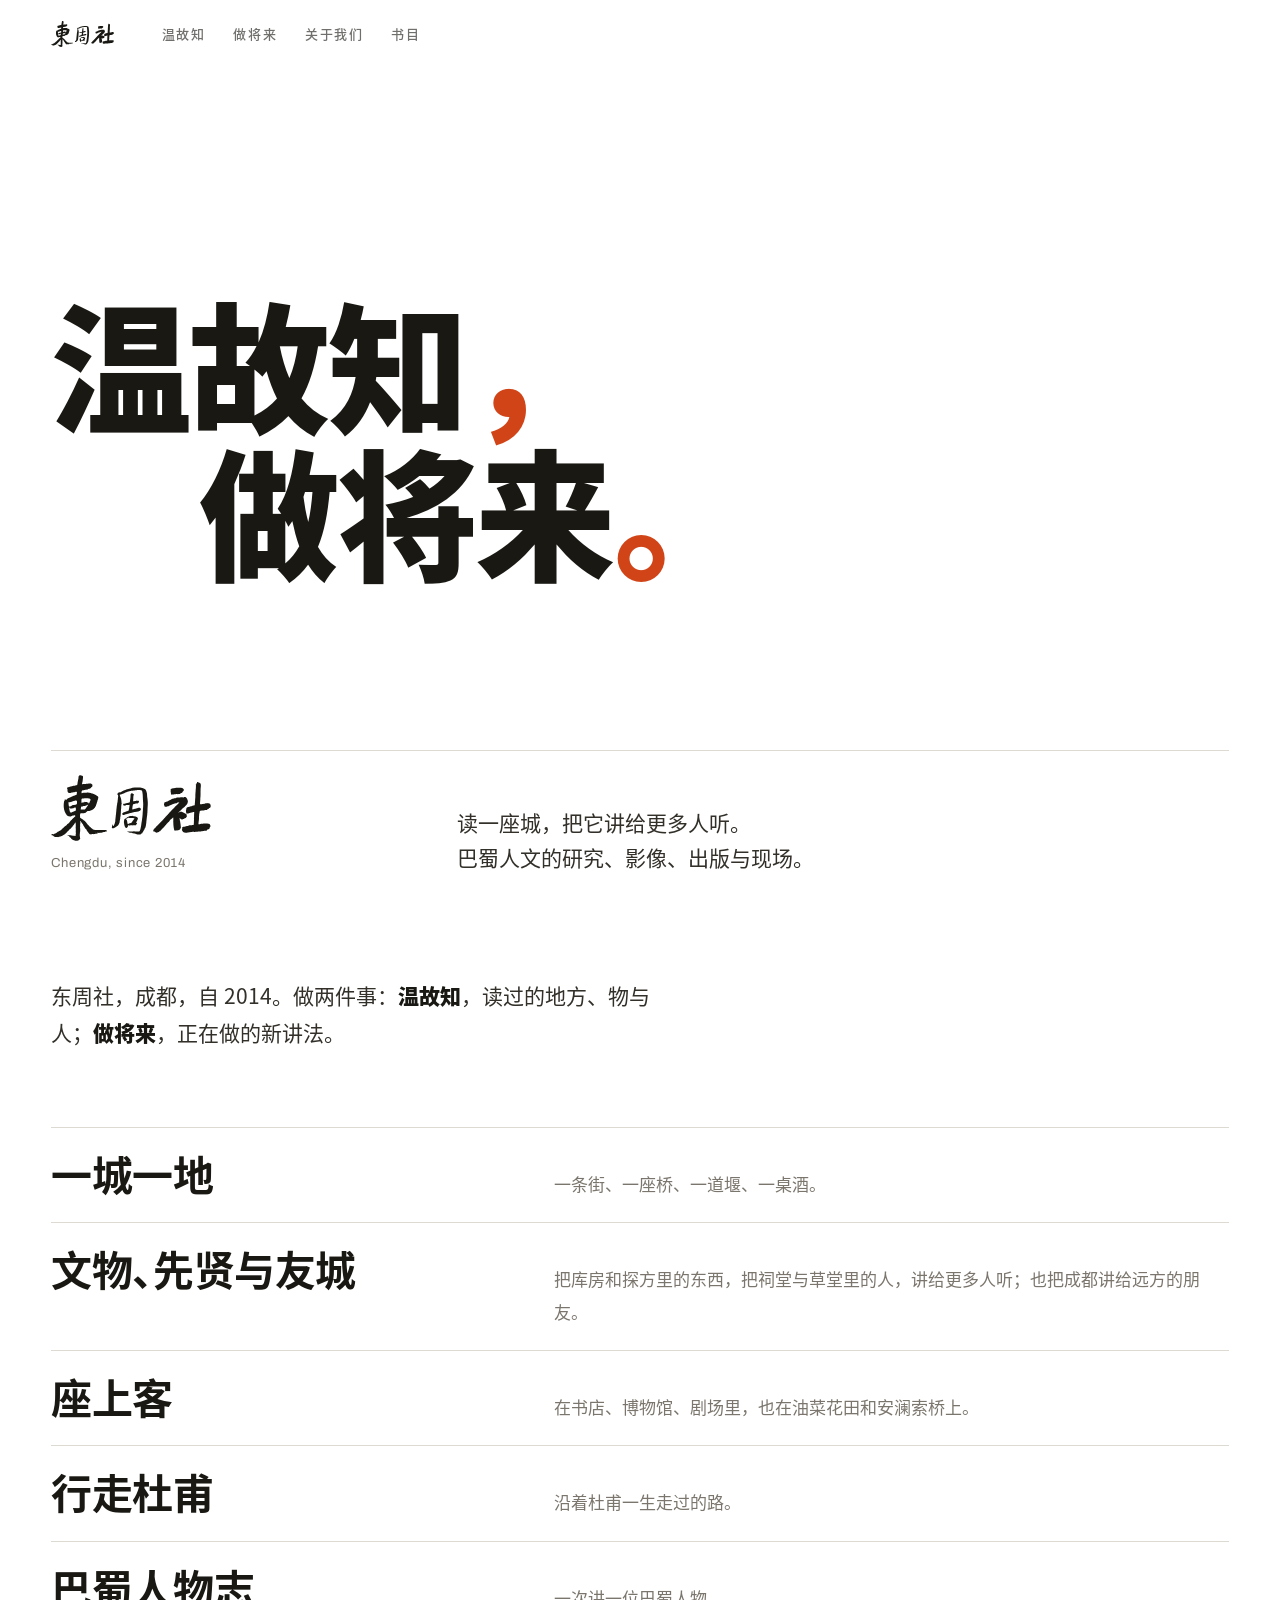
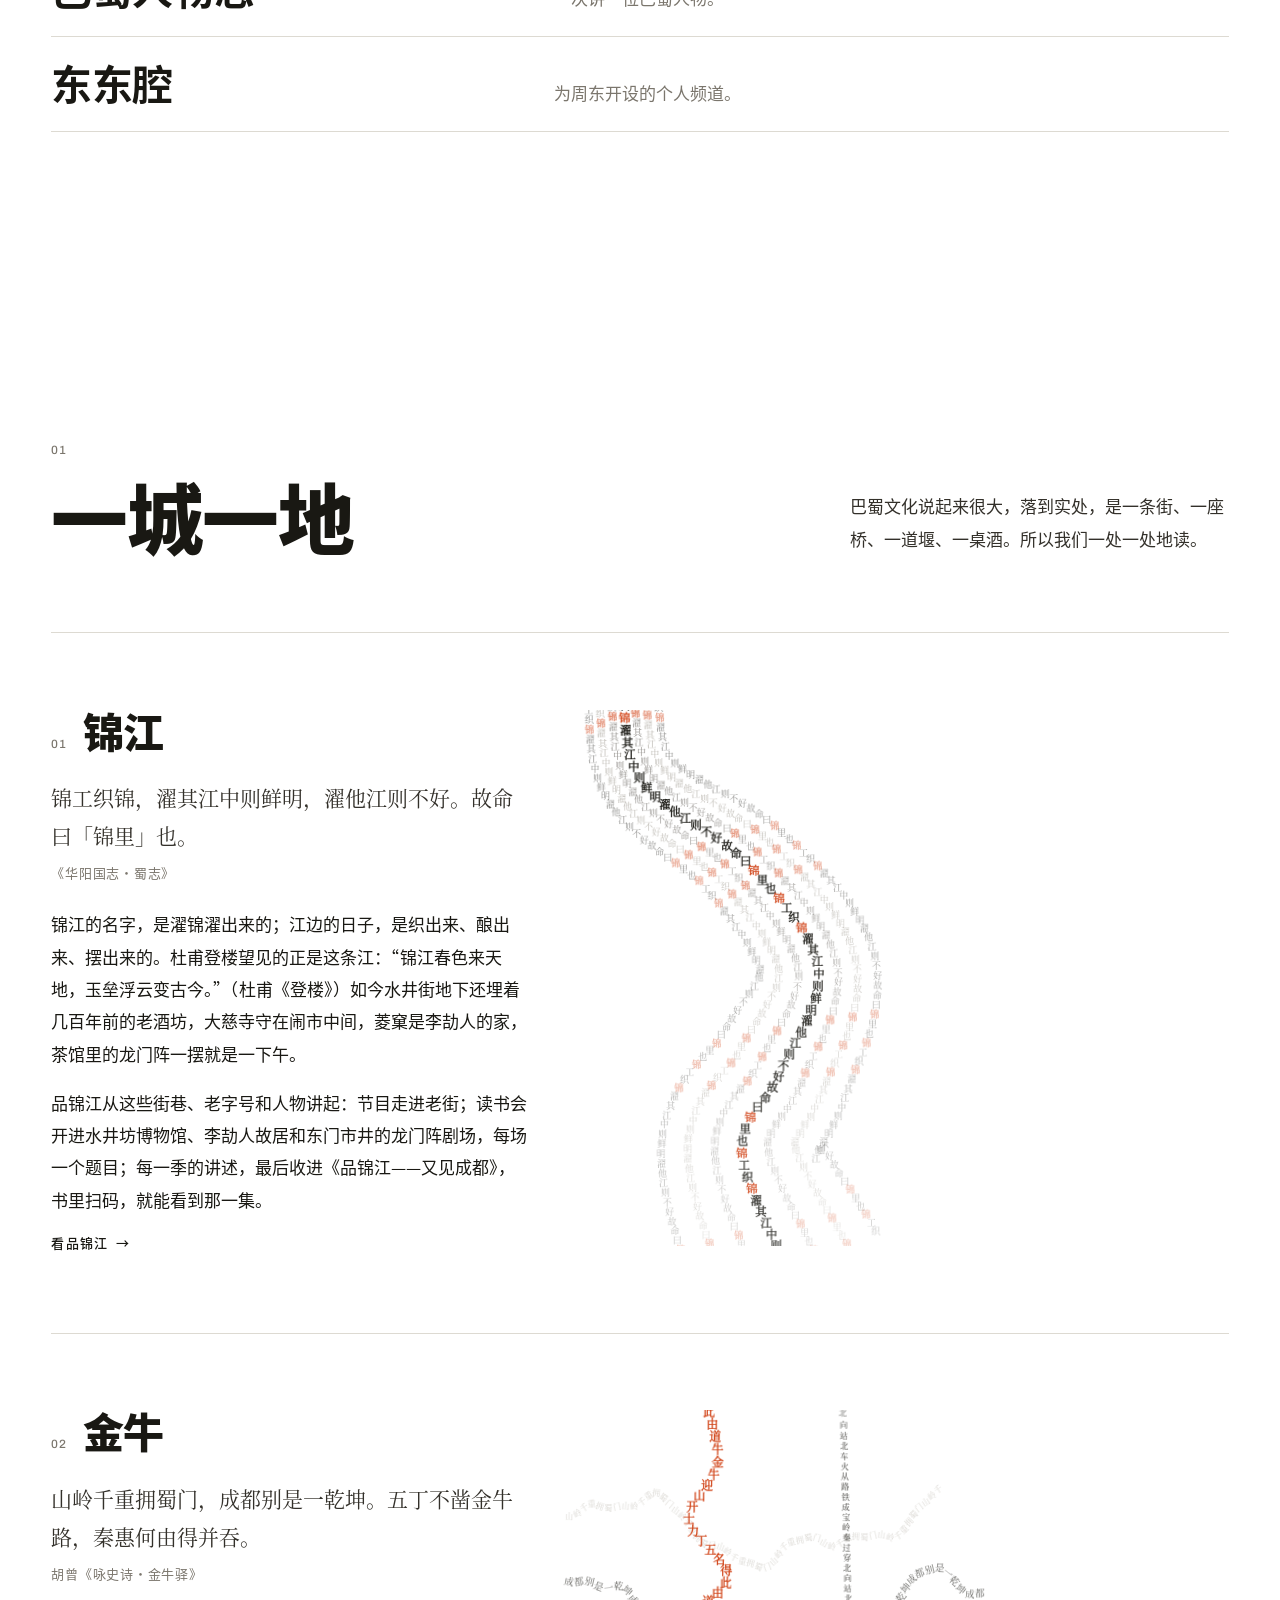
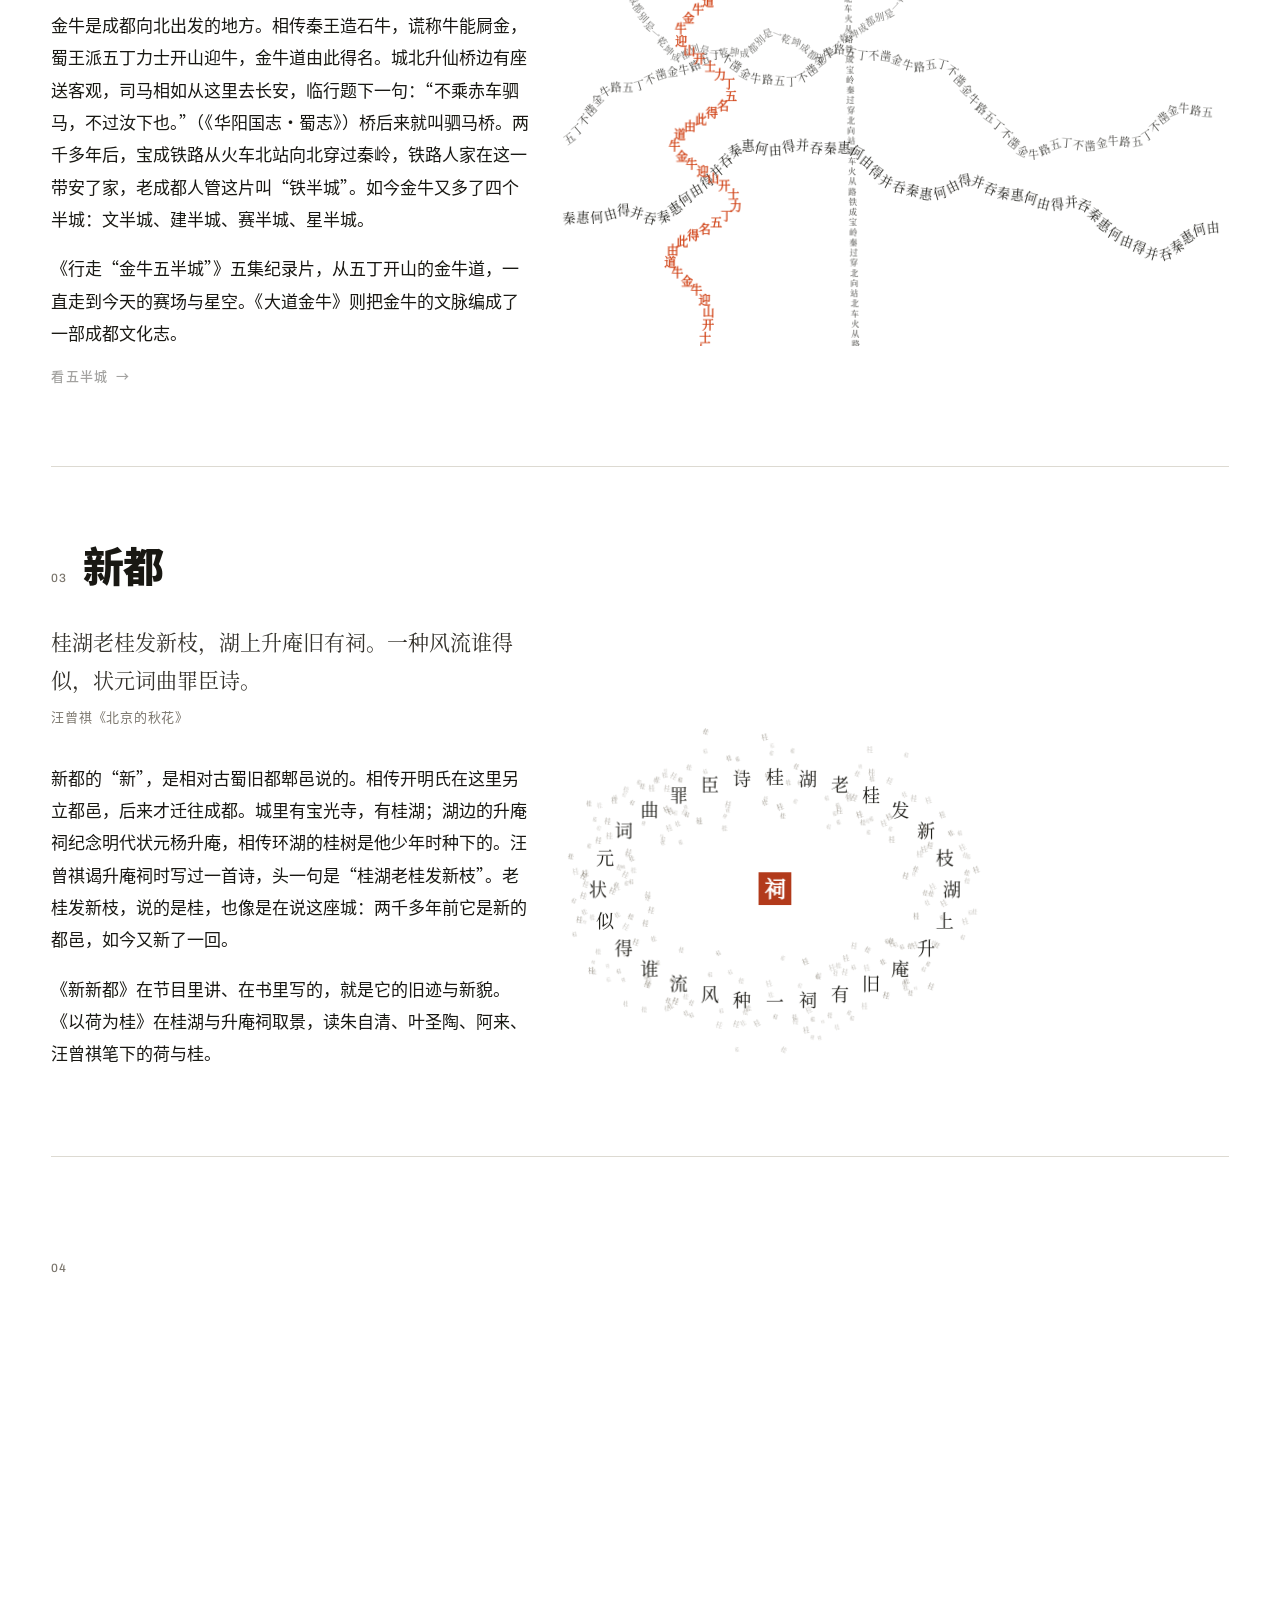
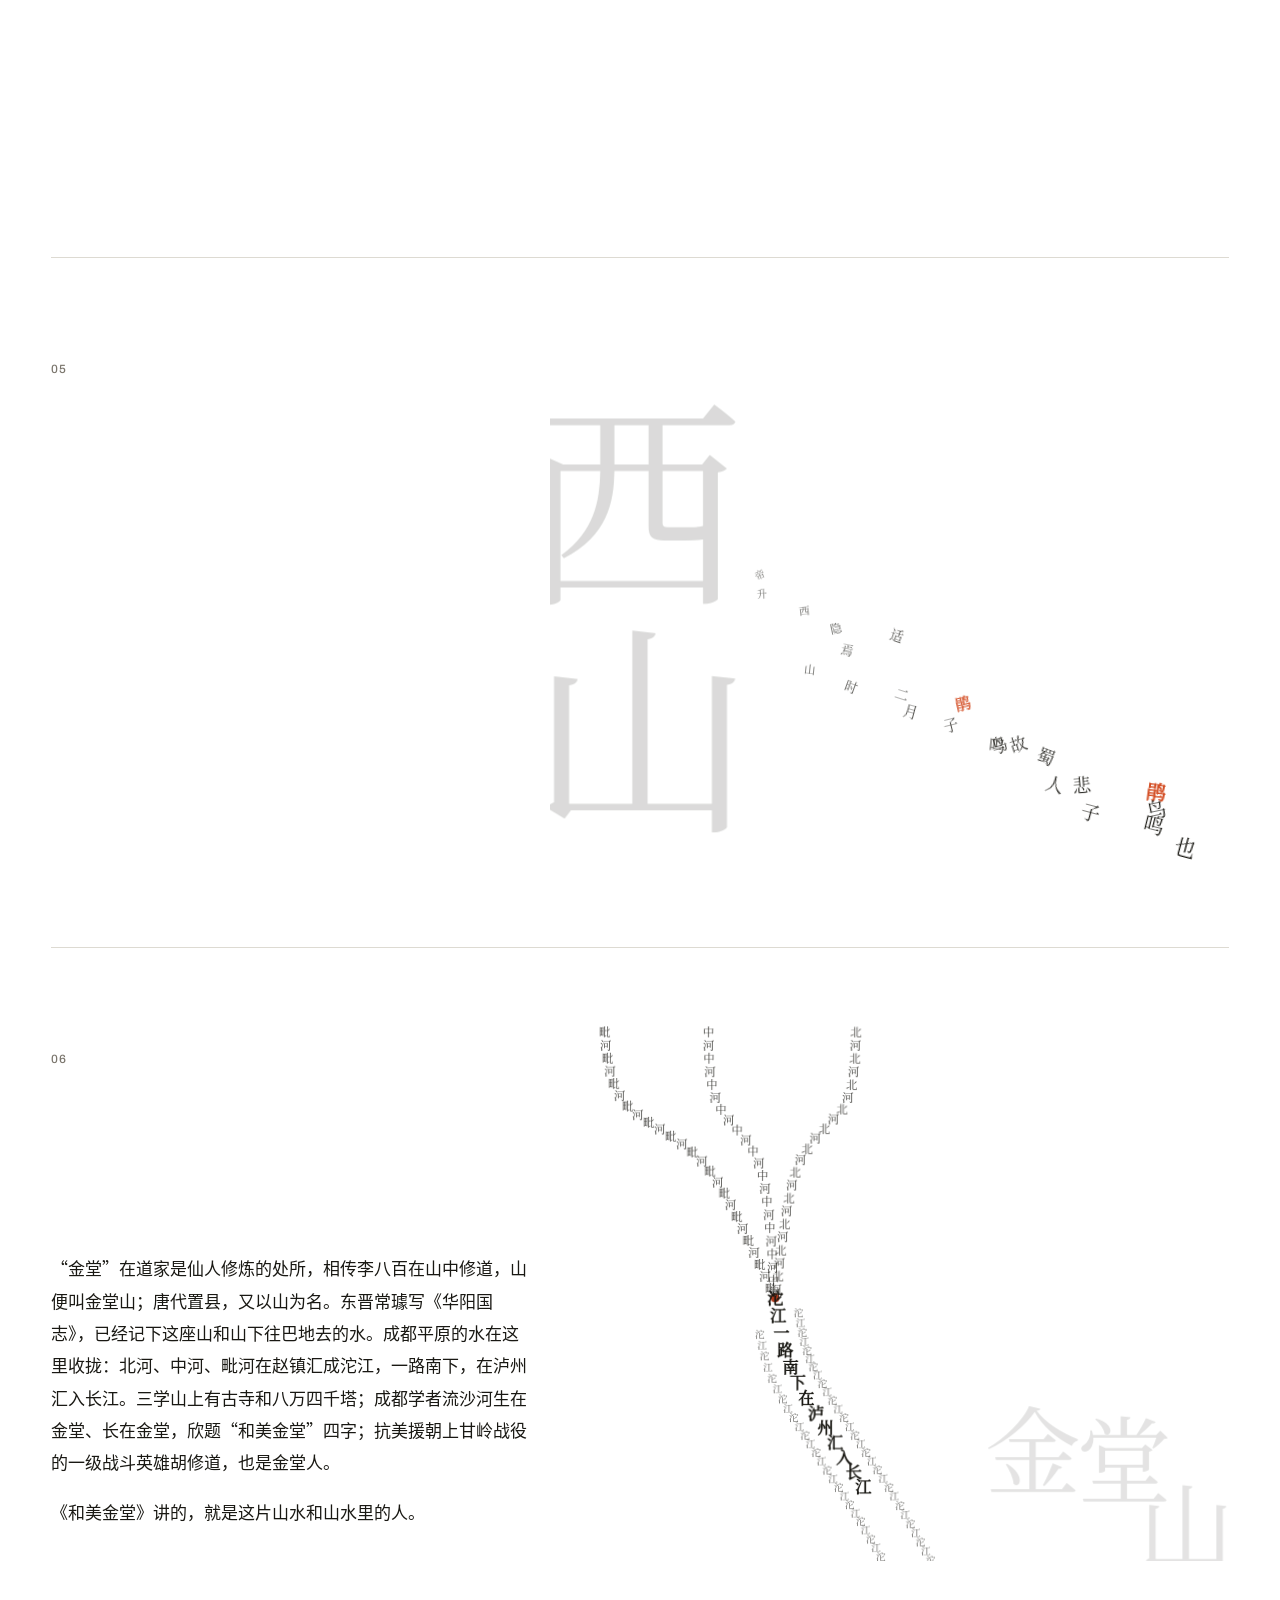
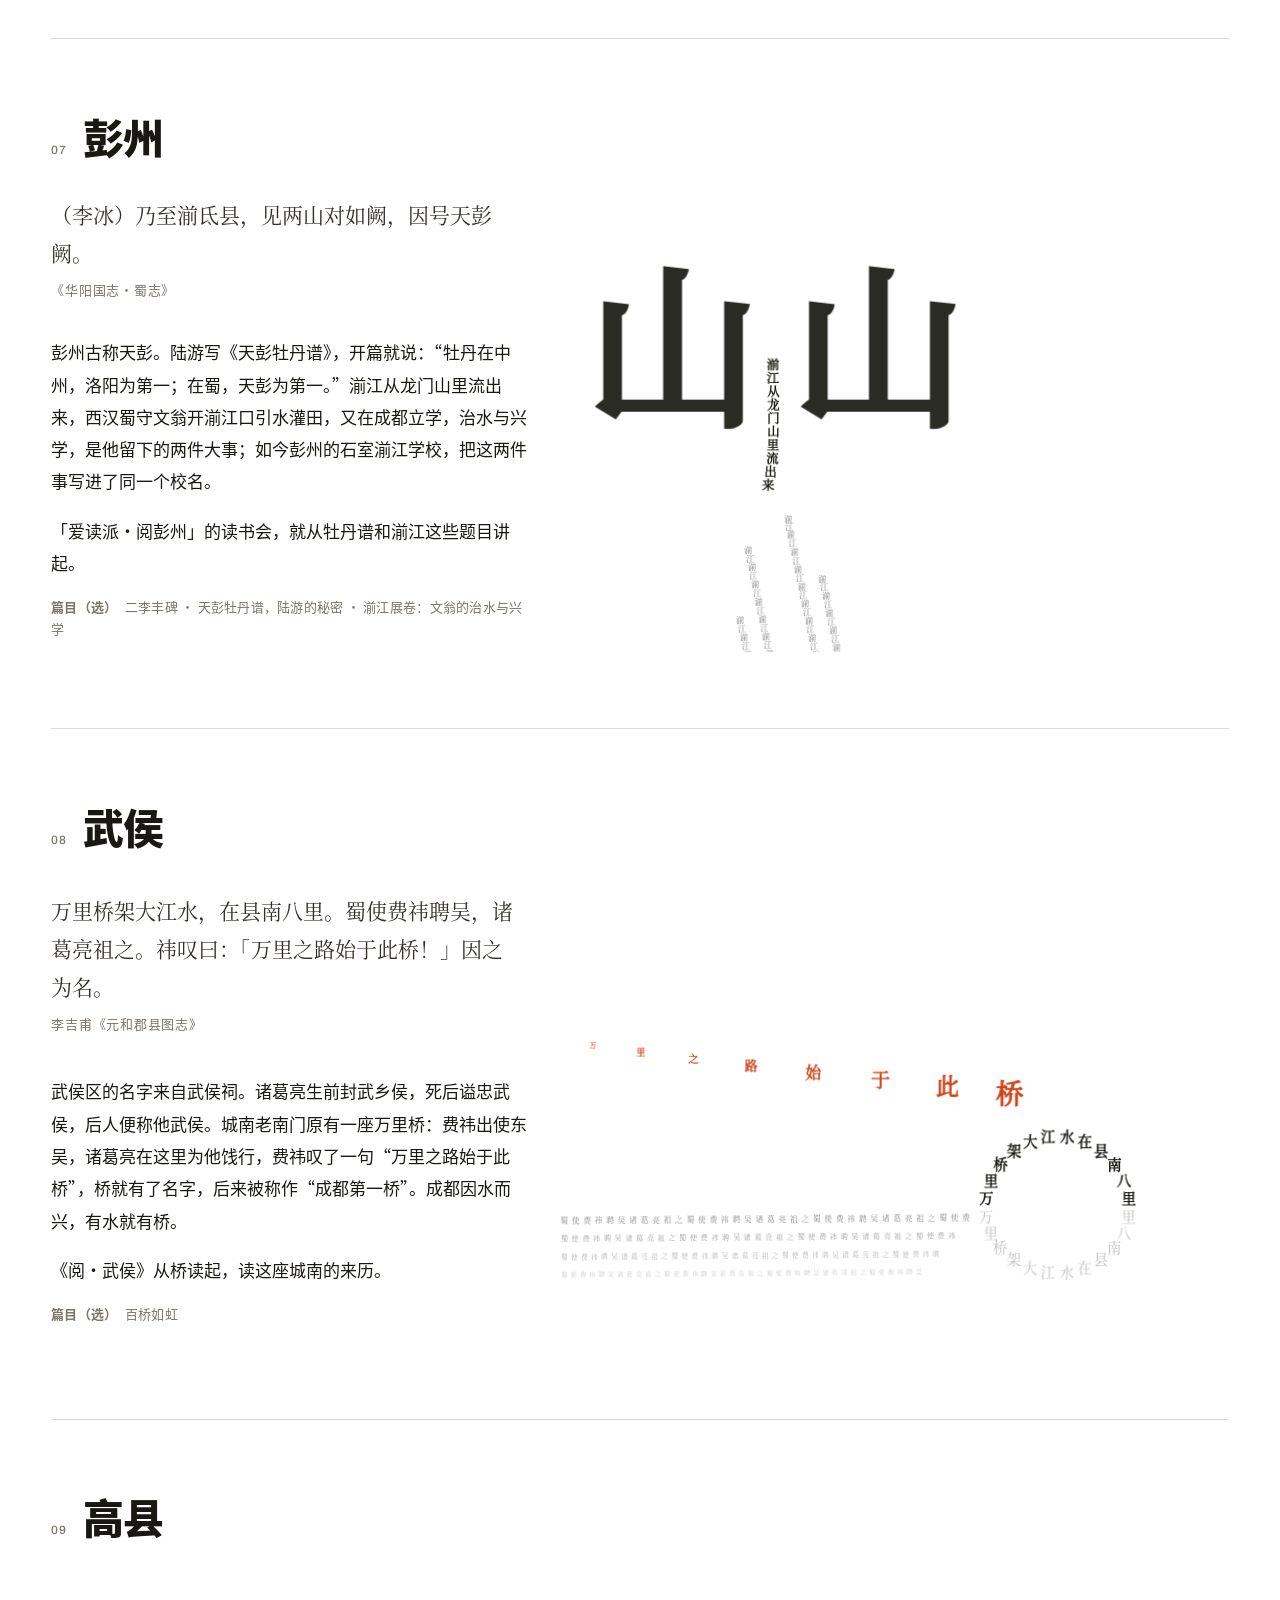
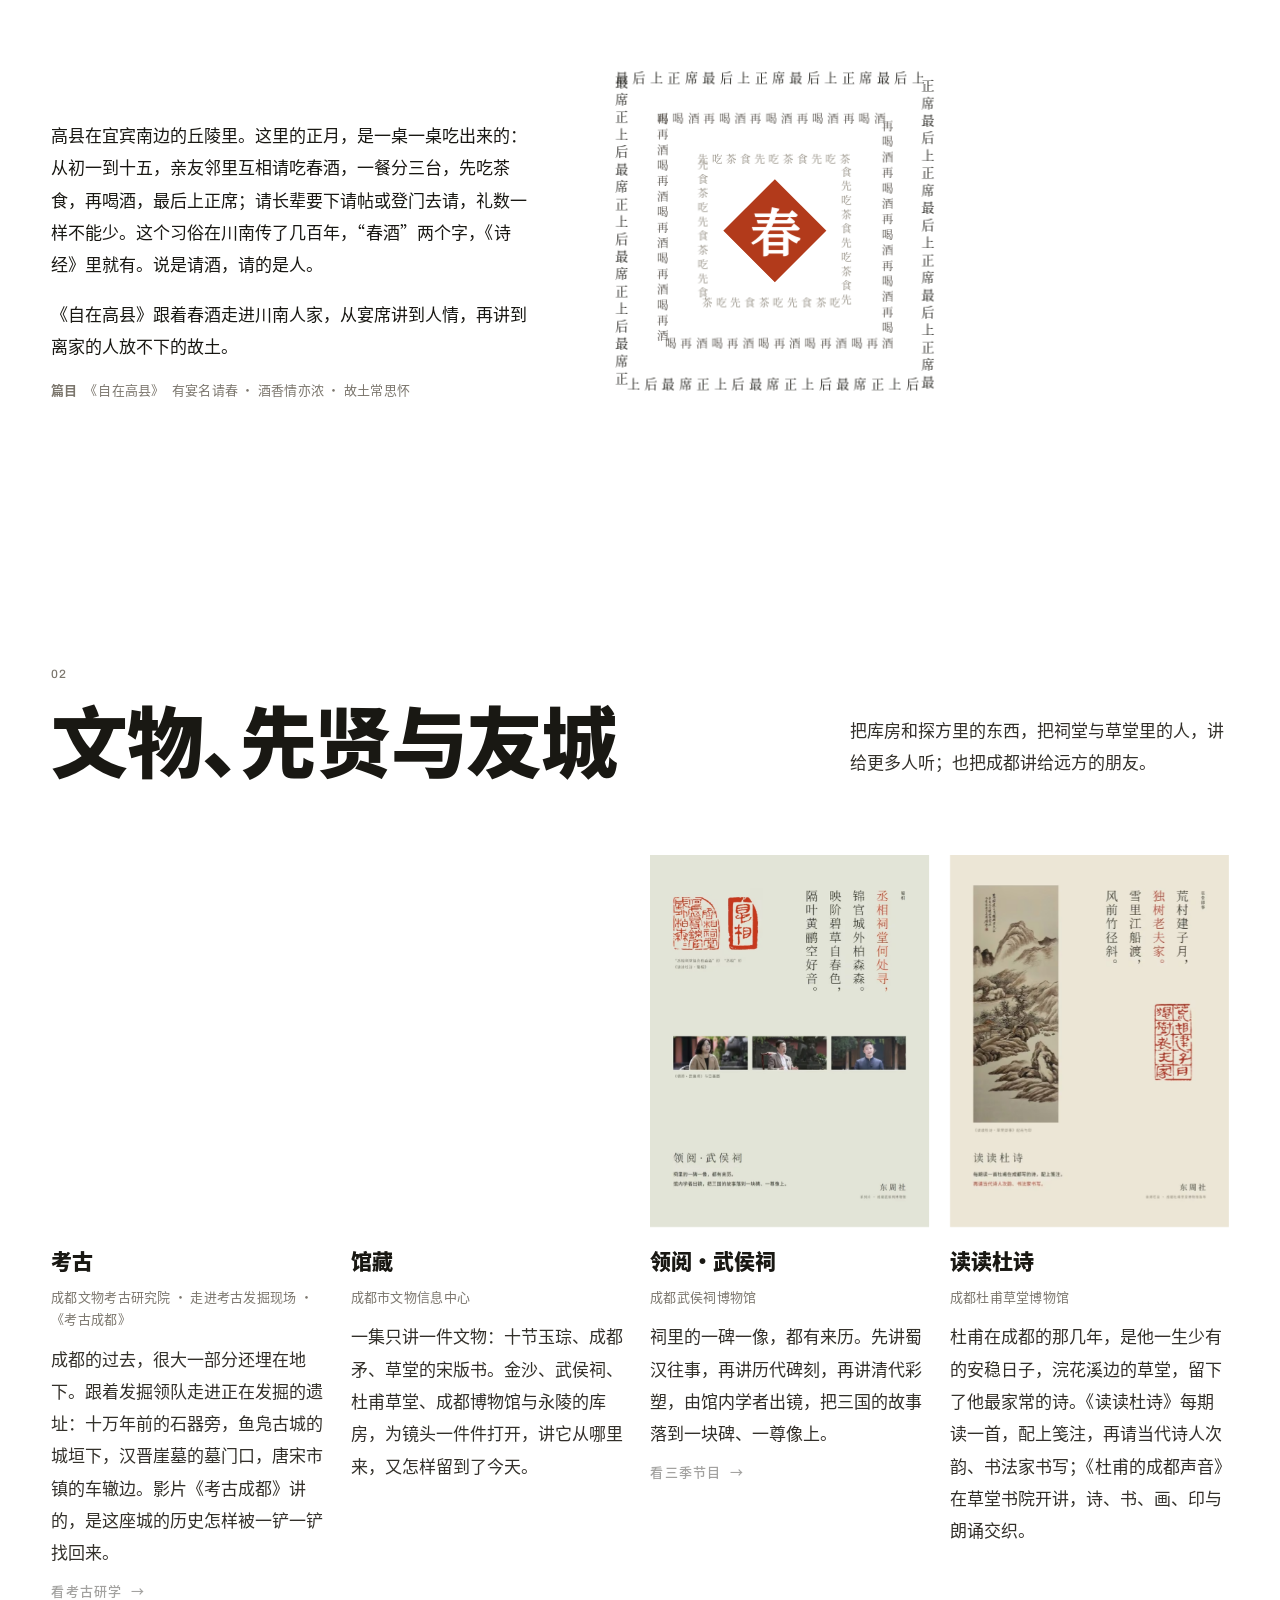
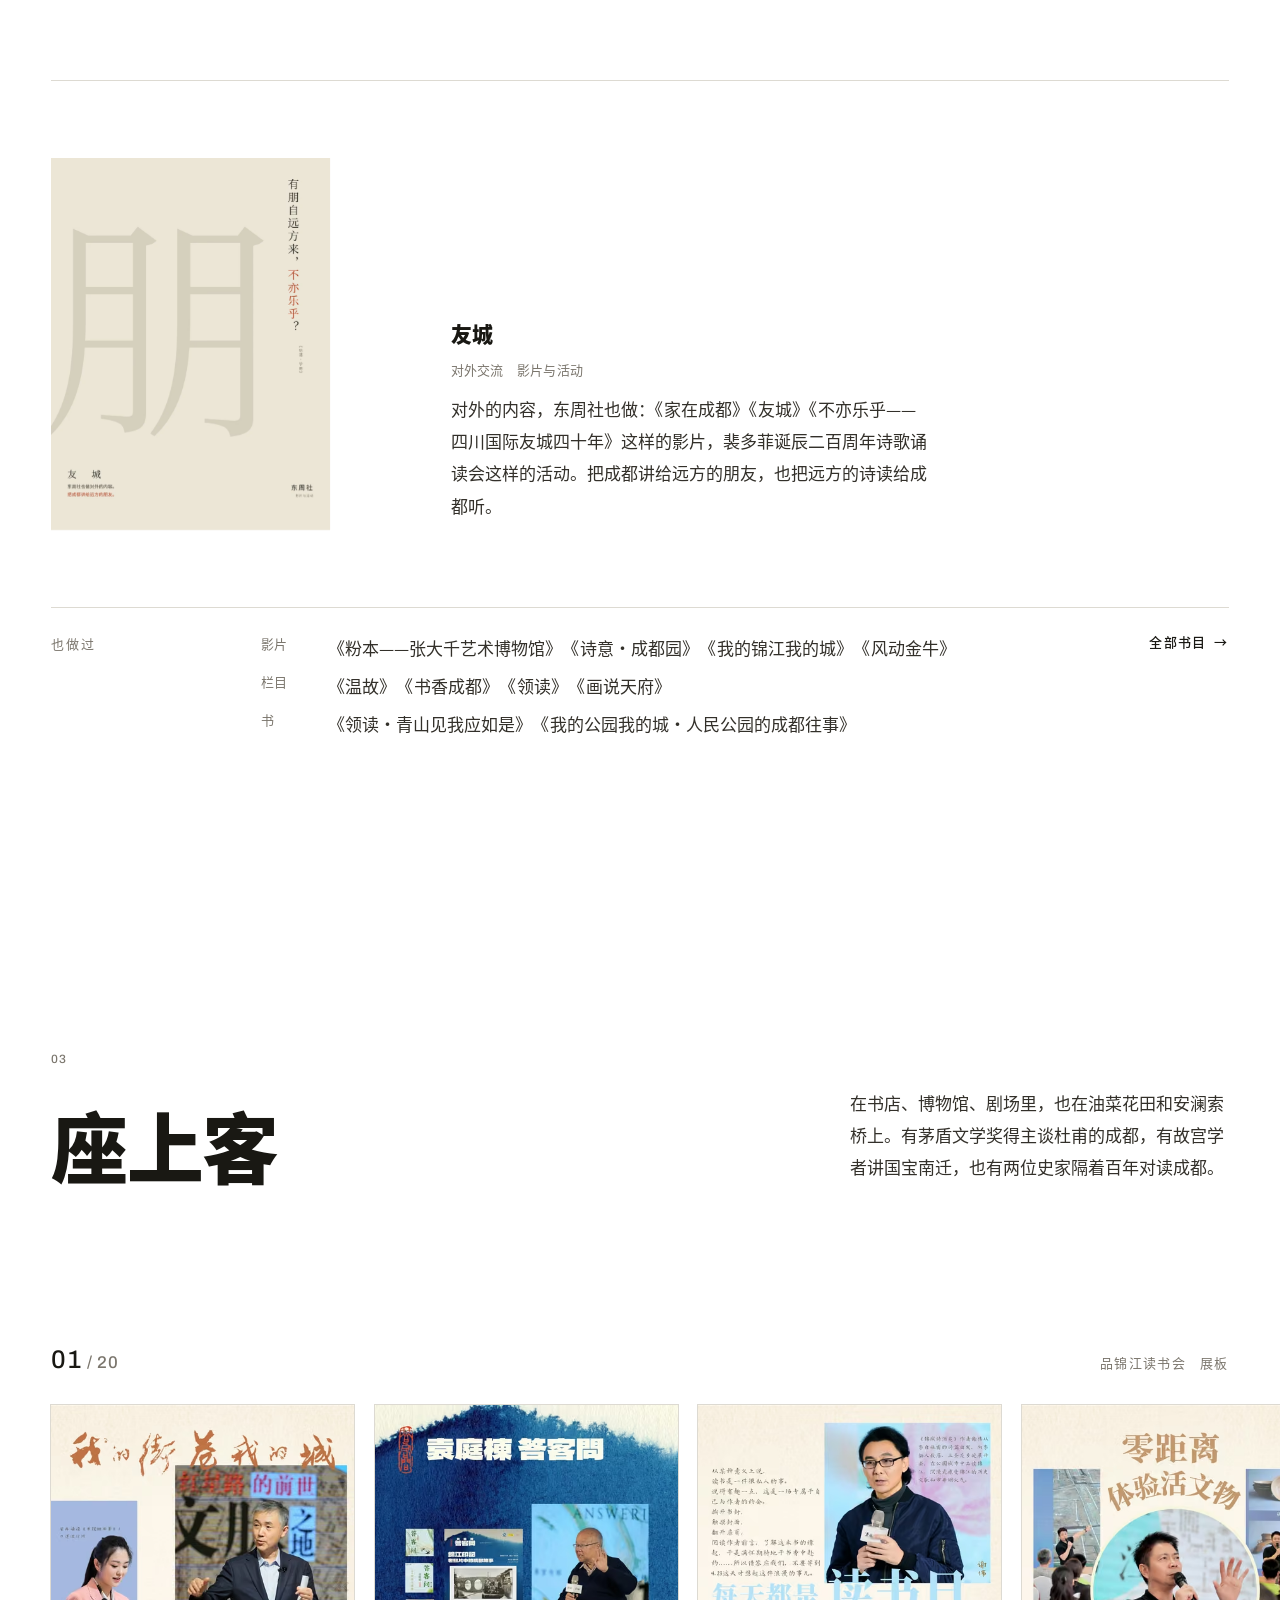
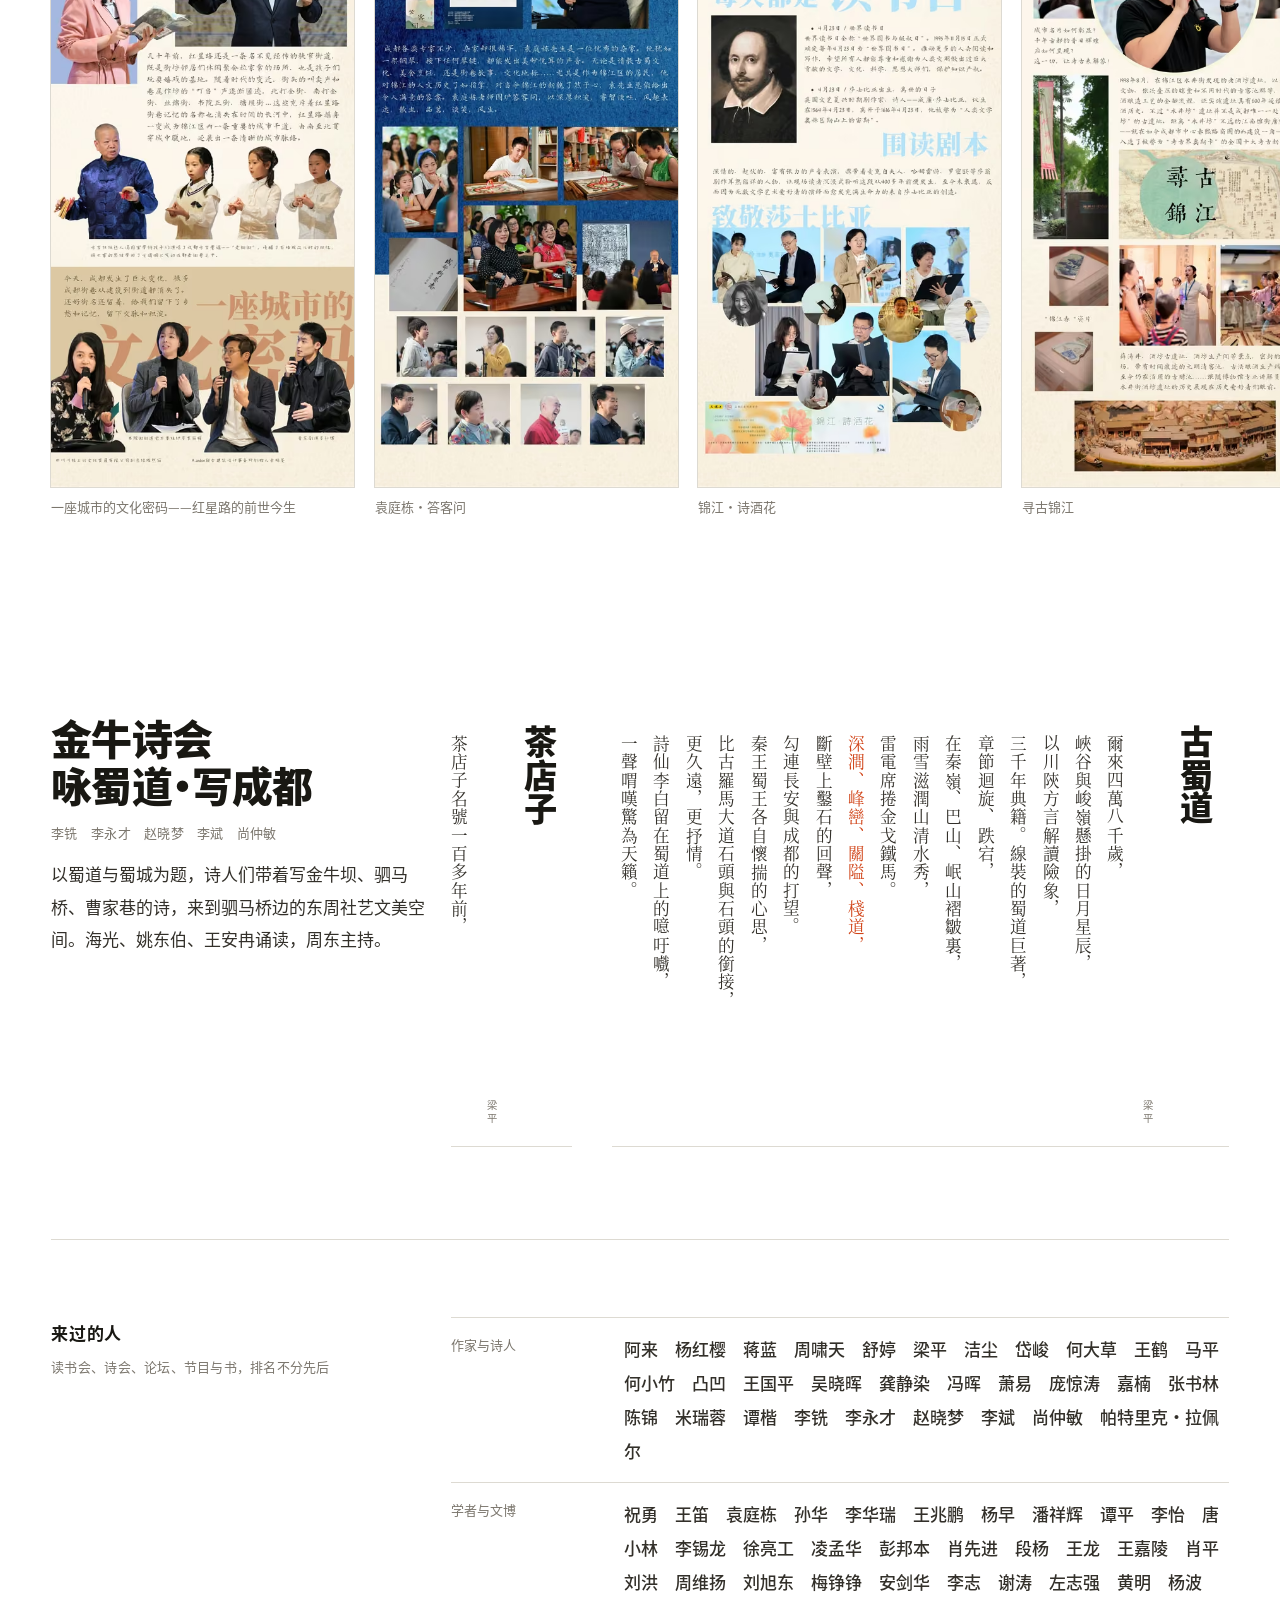
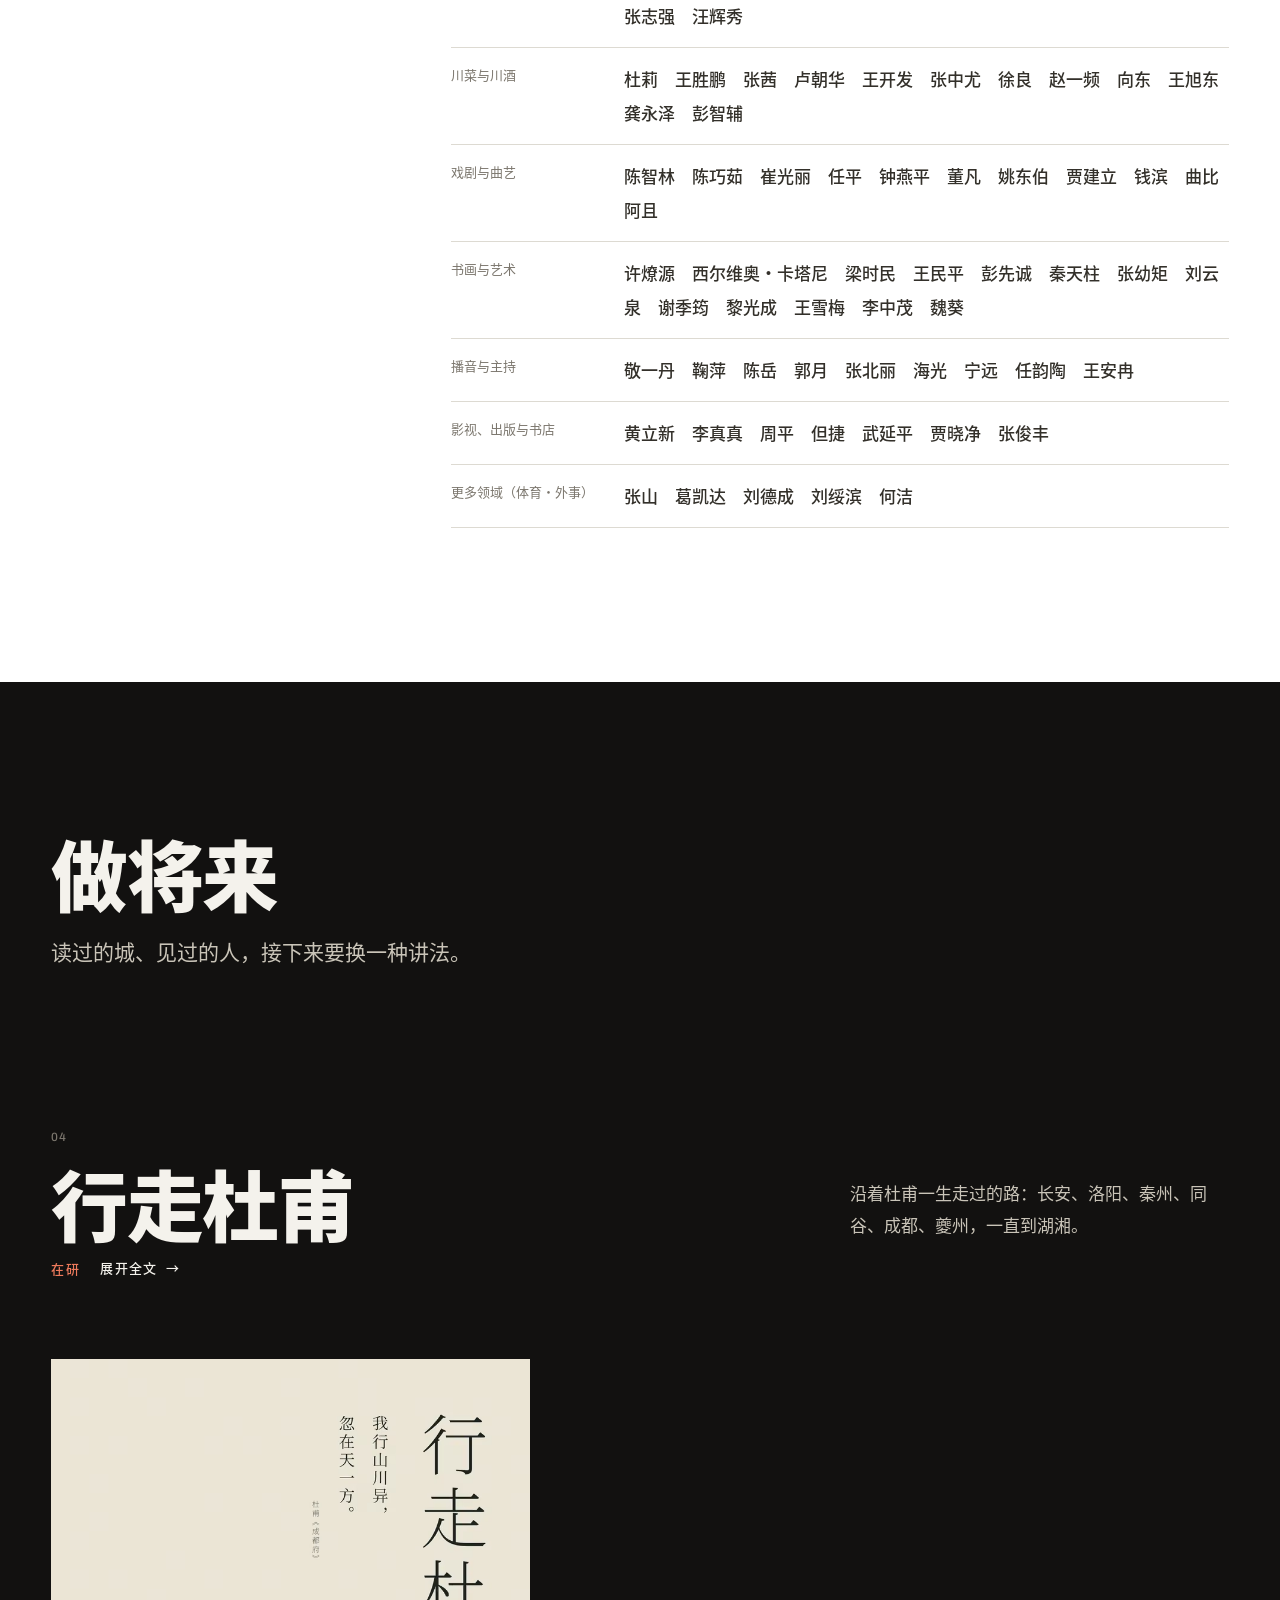
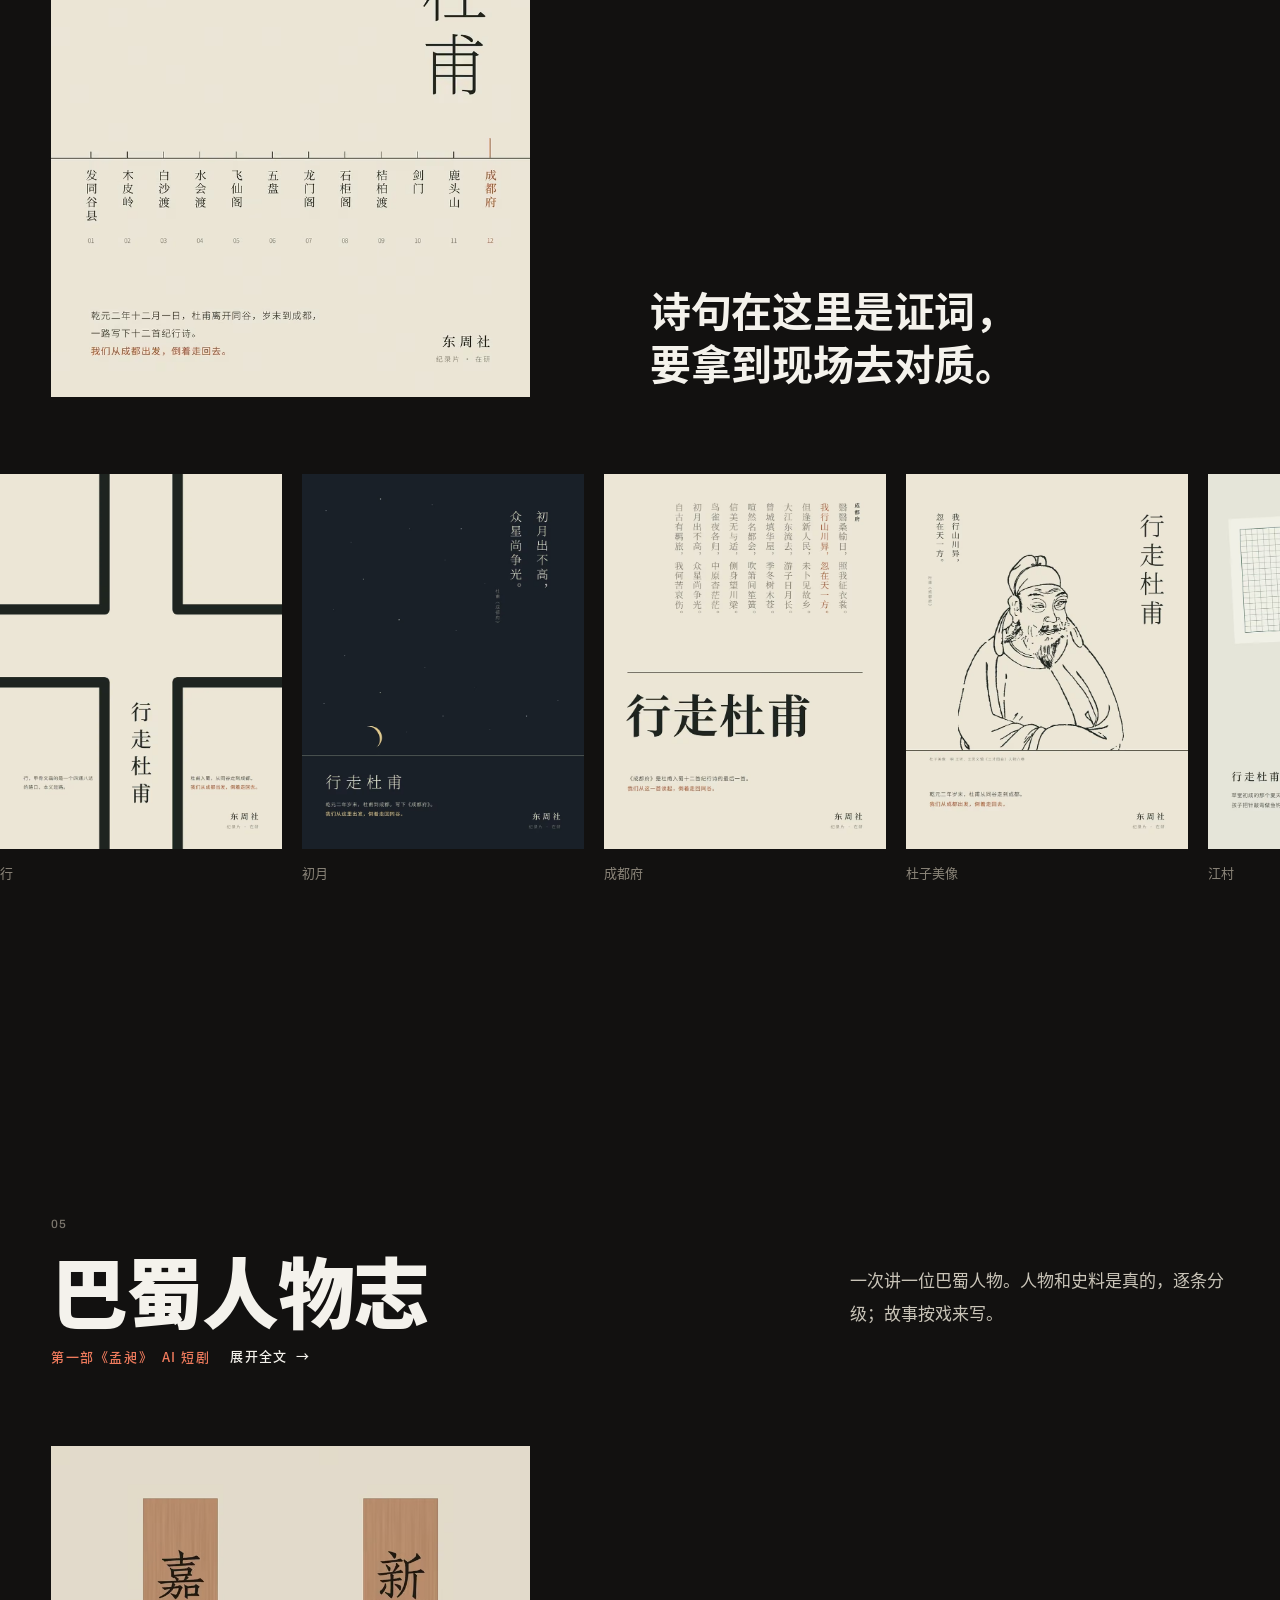
==== index.html @ 23a1ea49 "东周社网站" ====
<!doctype html>
<html lang="zh-Hans">
<head>
<meta charset="utf-8">
<meta name="viewport" content="width=device-width, initial-scale=1, viewport-fit=cover">
<meta name="robots" content="noindex, nofollow">
<meta name="theme-color" content="#FFFFFF">
<title>东周社 · 温故知，做将来</title>
<meta name="description" content="温故知，做将来。东周社，巴蜀人文，自 2014。">
<link rel="preload" href="assets/fonts/dzs-sans-900.woff2" as="font" type="font/woff2" crossorigin>
<link rel="preload" href="assets/fonts/dzs-sans-400.woff2" as="font" type="font/woff2" crossorigin>
<link rel="stylesheet" href="assets/css/bai.css">
<script>if (!matchMedia("(prefers-reduced-motion: reduce)").matches) document.documentElement.classList.add("m");</script>
<script src="assets/js/lenis.min.js" defer></script>
<script src="assets/js/bai.js" defer></script>
<script src="assets/js/lightbox.js" defer></script>
</head>
<body>
<a class="skip" href="#main">跳到正文</a>
<header class="nav" data-tone="light">
  <a class="nav__brand" href="#top" aria-label="东周社，回到页首"><img src="assets/img/logo/dzs-zi.svg" alt="" width="77" height="32"></a>
  <nav class="nav__menu" aria-label="板块">
    <a href="#wengu" data-to="wengu">温故知</a>
    <a href="#zuo" data-to="zuo">做将来</a>
    <a href="#about" data-to="about">关于我们</a>
    <a href="books.html" data-to="books">书目</a>
  </nav>
</header>
<main id="main">
<section class="hero" id="top" aria-label="东周社">
  <h1 class="hero__words"><span class="w" data-split>温故知<em>，</em></span><span class="w" data-split>做将来<em>。</em></span></h1>
  <div class="hero__foot">
    <p class="hero__who"><img class="hero__mark" src="assets/img/logo/dzs-zi.svg" alt="东周社" width="4925" height="2047"><span class="latin">Chengdu, since 2014</span></p>
    <p class="hero__what">读一座城，把它讲给更多人听。<br>巴蜀人文的研究、影像、出版与现场。</p>
  </div>
</section>
<section class="idx" id="wengu" aria-label="目录">
  <div class="idx__head wrap"><p class="idx__lead" data-r>东周社，成都，自 2014。做两件事：<b>温故知</b>，读过的地方、物与人；<b>做将来</b>，正在做的新讲法。</p></div>
  <ol class="idx__list wrap"><li><a href="#ycyd" data-preview="assets/img/posters/relic-06-800.avif"><span class="idx__name">一城一地</span><span class="idx__desc">一条街、一座桥、一道堰、一桌酒。</span></a></li><li><a href="#relic" data-preview="assets/img/posters/relic-02-800.avif"><span class="idx__name">文物、先贤与友城</span><span class="idx__desc">把库房和探方里的东西，把祠堂与草堂里的人，讲给更多人听；也把成都讲给远方的朋友。</span></a></li><li><a href="#guests" data-preview="assets/img/panels/zb-08-800.avif"><span class="idx__name">座上客</span><span class="idx__desc">在书店、博物馆、剧场里，也在油菜花田和安澜索桥上。</span></a></li><li><a href="#dufu" data-preview="assets/img/posters/dufu-01-800.avif"><span class="idx__name">行走杜甫</span><span class="idx__desc">沿着杜甫一生走过的路。</span></a></li><li><a href="#renwu" data-preview="assets/img/posters/mc-01-800.avif"><span class="idx__name">巴蜀人物志</span><span class="idx__desc">一次讲一位巴蜀人物。</span></a></li><li><a href="#ddq" data-preview="assets/img/logo/dongdongqiang.svg"><span class="idx__name">东东腔</span><span class="idx__desc">为周东开设的个人频道。</span></a></li></ol>
  <div class="idx__preview" aria-hidden="true"><img alt="" src="assets/img/posters/relic-06-800.avif"></div>
</section>
<section class="places" id="ycyd" data-section="ycyd" data-group="wengu">
  <header class="sh wrap ">
    <p class="sh__no latin" data-r>01</p>
    <h2 class="sh__title" data-split data-r>一城一地</h2>
    <p class="sh__lead" data-r>巴蜀文化说起来很大，落到实处，是一条街、一座桥、一道堰、一桌酒。所以我们一处一处地读。</p>
  </header>
  <ol class="places__list">
    <li class="place wrap" id="p01" data-place="01">
      <div class="place__name"><span class="latin place__no">01</span><h3 data-split data-r>锦江</h3></div>
      <figure class="plate" aria-label="一城一地 · 锦江：五色丝线并行成一条江">
        <div class="plate__t3" style="--rx0:48;--rz0:-8;--ty0:60;--tz0:140;--bb:0"><div class="plate__world" aria-hidden="true"><i class="w7" data-t0="0.110" data-t1="0.160" style="--x:224;--y:-45;--s:19.0;--o:0.55;color:#D14418">锦</i><i data-t0="0.121" data-t1="0.171" style="--x:225;--y:-25;--s:19.0;--o:0.55;color:#191813">工</i><i data-t0="0.132" data-t1="0.182" style="--x:227;--y:-5;--s:19.0;--o:0.54;color:#191813">织</i><i class="w7" data-t0="0.143" data-t1="0.193" style="--x:229;--y:16;--s:19.0;--o:0.54;color:#D14418">锦</i><i data-t0="0.154" data-t1="0.204" style="--x:231;--y:36;--s:19.0;--o:0.53;color:#191813">濯</i><i data-t0="0.165" data-t1="0.215" style="--x:235;--y:56;--s:19.0;--o:0.53;color:#191813">其</i><i data-t0="0.176" data-t1="0.226" style="--x:241;--y:76;--s:19.0;--o:0.52;color:#191813">江</i><i data-t0="0.187" data-t1="0.237" style="--x:249;--y:95;--s:19.0;--o:0.52;color:#191813">中</i><i data-t0="0.198" data-t1="0.248" style="--x:261;--y:111;--s:19.0;--o:0.52;color:#191813">则</i><i data-t0="0.209" data-t1="0.259" style="--x:277;--y:123;--s:19.0;--o:0.51;color:#191813">鲜</i><i data-t0="0.220" data-t1="0.270" style="--x:294;--y:135;--s:19.0;--o:0.51;color:#191813">明</i><i data-t0="0.231" data-t1="0.281" style="--x:312;--y:145;--s:19.0;--o:0.50;color:#191813">濯</i><i data-t0="0.242" data-t1="0.292" style="--x:330;--y:155;--s:19.0;--o:0.50;color:#191813">他</i><i data-t0="0.253" data-t1="0.303" style="--x:347;--y:165;--s:19.0;--o:0.50;color:#191813">江</i><i data-t0="0.264" data-t1="0.314" style="--x:366;--y:175;--s:19.0;--o:0.49;color:#191813">则</i><i data-t0="0.275" data-t1="0.325" style="--x:384;--y:185;--s:19.0;--o:0.49;color:#191813">不</i><i data-t0="0.286" data-t1="0.336" style="--x:402;--y:195;--s:19.0;--o:0.48;color:#191813">好</i><i data-t0="0.297" data-t1="0.347" style="--x:420;--y:205;--s:19.0;--o:0.48;color:#191813">故</i><i data-t0="0.308" data-t1="0.358" style="--x:437;--y:217;--s:19.0;--o:0.47;color:#191813">命</i><i data-t0="0.319" data-t1="0.369" style="--x:453;--y:229;--s:19.0;--o:0.47;color:#191813">曰</i><i class="w7" data-t0="0.330" data-t1="0.380" style="--x:469;--y:242;--s:19.0;--o:0.47;color:#D14418">锦</i><i data-t0="0.341" data-t1="0.391" style="--x:484;--y:256;--s:19.0;--o:0.46;color:#191813">里</i><i data-t0="0.352" data-t1="0.402" style="--x:500;--y:269;--s:19.0;--o:0.46;color:#191813">也</i><i class="w7" data-t0="0.363" data-t1="0.413" style="--x:515;--y:283;--s:19.0;--o:0.45;color:#D14418">锦</i><i data-t0="0.374" data-t1="0.424" style="--x:530;--y:298;--s:19.0;--o:0.45;color:#191813">工</i><i data-t0="0.385" data-t1="0.435" style="--x:545;--y:311;--s:19.0;--o:0.45;color:#191813">织</i><i class="w7" data-t0="0.396" data-t1="0.446" style="--x:559;--y:326;--s:19.0;--o:0.44;color:#D14418">锦</i><i data-t0="0.407" data-t1="0.457" style="--x:573;--y:341;--s:19.0;--o:0.44;color:#191813">濯</i><i data-t0="0.418" data-t1="0.468" style="--x:587;--y:356;--s:19.0;--o:0.43;color:#191813">其</i><i data-t0="0.429" data-t1="0.479" style="--x:601;--y:371;--s:19.0;--o:0.43;color:#191813">江</i><i data-t0="0.440" data-t1="0.490" style="--x:614;--y:387;--s:19.0;--o:0.42;color:#191813">中</i><i data-t0="0.451" data-t1="0.501" style="--x:626;--y:403;--s:19.0;--o:0.42;color:#191813">则</i><i data-t0="0.462" data-t1="0.512" style="--x:637;--y:421;--s:19.0;--o:0.42;color:#191813">鲜</i><i data-t0="0.473" data-t1="0.523" style="--x:648;--y:439;--s:19.0;--o:0.41;color:#191813">明</i><i data-t0="0.484" data-t1="0.534" style="--x:657;--y:456;--s:19.0;--o:0.41;color:#191813">濯</i><i data-t0="0.495" data-t1="0.545" style="--x:666;--y:474;--s:19.0;--o:0.40;color:#191813">他</i><i data-t0="0.506" data-t1="0.556" style="--x:673;--y:494;--s:19.0;--o:0.40;color:#191813">江</i><i data-t0="0.517" data-t1="0.567" style="--x:679;--y:514;--s:19.0;--o:0.40;color:#191813">则</i><i data-t0="0.528" data-t1="0.578" style="--x:682;--y:534;--s:19.0;--o:0.39;color:#191813">不</i><i data-t0="0.539" data-t1="0.589" style="--x:685;--y:555;--s:19.0;--o:0.39;color:#191813">好</i><i data-t0="0.550" data-t1="0.600" style="--x:685;--y:575;--s:19.0;--o:0.38;color:#191813">故</i><i data-t0="0.561" data-t1="0.611" style="--x:684;--y:596;--s:19.0;--o:0.38;color:#191813">命</i><i data-t0="0.572" data-t1="0.622" style="--x:682;--y:616;--s:19.0;--o:0.37;color:#191813">曰</i><i class="w7" data-t0="0.583" data-t1="0.633" style="--x:678;--y:636;--s:19.0;--o:0.37;color:#D14418">锦</i><i data-t0="0.594" data-t1="0.644" style="--x:674;--y:656;--s:19.0;--o:0.37;color:#191813">里</i><i data-t0="0.605" data-t1="0.655" style="--x:667;--y:676;--s:19.0;--o:0.36;color:#191813">也</i><i class="w7" data-t0="0.615" data-t1="0.665" style="--x:661;--y:696;--s:19.0;--o:0.36;color:#D14418">锦</i><i data-t0="0.626" data-t1="0.676" style="--x:654;--y:715;--s:19.0;--o:0.35;color:#191813">工</i><i data-t0="0.637" data-t1="0.687" style="--x:646;--y:734;--s:19.0;--o:0.35;color:#191813">织</i><i class="w7" data-t0="0.648" data-t1="0.698" style="--x:638;--y:752;--s:19.0;--o:0.35;color:#D14418">锦</i><i data-t0="0.659" data-t1="0.709" style="--x:631;--y:771;--s:19.0;--o:0.34;color:#191813">濯</i><i data-t0="0.670" data-t1="0.720" style="--x:623;--y:792;--s:19.0;--o:0.34;color:#191813">其</i><i data-t0="0.681" data-t1="0.731" style="--x:616;--y:810;--s:19.0;--o:0.33;color:#191813">江</i><i data-t0="0.692" data-t1="0.742" style="--x:610;--y:830;--s:19.0;--o:0.33;color:#191813">中</i><i data-t0="0.703" data-t1="0.753" style="--x:602;--y:848;--s:19.0;--o:0.32;color:#191813">则</i><i data-t0="0.714" data-t1="0.764" style="--x:593;--y:867;--s:19.0;--o:0.32;color:#191813">鲜</i><i data-t0="0.725" data-t1="0.775" style="--x:583;--y:885;--s:19.0;--o:0.32;color:#191813">明</i><i data-t0="0.736" data-t1="0.786" style="--x:572;--y:902;--s:19.0;--o:0.31;color:#191813">濯</i><i data-t0="0.747" data-t1="0.797" style="--x:562;--y:919;--s:19.0;--o:0.31;color:#191813">他</i><i data-t0="0.758" data-t1="0.808" style="--x:556;--y:937;--s:19.0;--o:0.30;color:#191813">江</i><i data-t0="0.769" data-t1="0.819" style="--x:566;--y:919;--s:19.0;--o:0.30;color:#191813">则</i><i data-t0="0.780" data-t1="0.830" style="--x:574;--y:913;--s:19.0;--o:0.30;color:#191813">不</i><i data-t0="0.791" data-t1="0.841" style="--x:584;--y:932;--s:19.0;--o:0.29;color:#191813">好</i><i data-t0="0.802" data-t1="0.852" style="--x:594;--y:950;--s:19.0;--o:0.29;color:#191813">故</i><i data-t0="0.813" data-t1="0.863" style="--x:604;--y:968;--s:19.0;--o:0.28;color:#191813">命</i><i data-t0="0.824" data-t1="0.874" style="--x:616;--y:985;--s:19.0;--o:0.28;color:#191813">曰</i><i class="w7" data-t0="0.835" data-t1="0.885" style="--x:627;--y:1002;--s:19.0;--o:0.27;color:#D14418">锦</i><i data-t0="0.846" data-t1="0.896" style="--x:639;--y:1020;--s:19.0;--o:0.27;color:#191813">里</i><i data-t0="0.857" data-t1="0.907" style="--x:649;--y:1037;--s:19.0;--o:0.27;color:#191813">也</i><i class="w7" data-t0="0.868" data-t1="0.918" style="--x:660;--y:1054;--s:19.0;--o:0.26;color:#D14418">锦</i><i data-t0="0.879" data-t1="0.929" style="--x:672;--y:1071;--s:19.0;--o:0.26;color:#191813">工</i><i data-t0="0.890" data-t1="0.940" style="--x:681;--y:1089;--s:19.0;--o:0.25;color:#191813">织</i><i class="w7" data-t0="0.080" data-t1="0.130" style="--x:199;--y:-51;--s:19.0;--o:0.65;color:#D14418">锦</i><i data-t0="0.092" data-t1="0.142" style="--x:201;--y:-30;--s:19.0;--o:0.64;color:#8c867a">工</i><i data-t0="0.104" data-t1="0.154" style="--x:203;--y:-9;--s:19.0;--o:0.64;color:#8c867a">织</i><i class="w7" data-t0="0.115" data-t1="0.165" style="--x:203;--y:11;--s:19.0;--o:0.63;color:#D14418">锦</i><i data-t0="0.127" data-t1="0.177" style="--x:205;--y:31;--s:19.0;--o:0.63;color:#8c867a">濯</i><i data-t0="0.139" data-t1="0.189" style="--x:209;--y:52;--s:19.0;--o:0.62;color:#8c867a">其</i><i data-t0="0.151" data-t1="0.201" style="--x:212;--y:71;--s:19.0;--o:0.62;color:#8c867a">江</i><i data-t0="0.162" data-t1="0.212" style="--x:219;--y:91;--s:19.0;--o:0.61;color:#8c867a">中</i><i data-t0="0.174" data-t1="0.224" style="--x:227;--y:110;--s:19.0;--o:0.60;color:#8c867a">则</i><i data-t0="0.186" data-t1="0.236" style="--x:240;--y:126;--s:19.0;--o:0.60;color:#8c867a">鲜</i><i data-t0="0.198" data-t1="0.248" style="--x:254;--y:140;--s:19.0;--o:0.59;color:#8c867a">明</i><i data-t0="0.209" data-t1="0.259" style="--x:270;--y:153;--s:19.0;--o:0.59;color:#8c867a">濯</i><i data-t0="0.221" data-t1="0.271" style="--x:288;--y:164;--s:19.0;--o:0.58;color:#8c867a">他</i><i data-t0="0.233" data-t1="0.283" style="--x:305;--y:175;--s:19.0;--o:0.58;color:#8c867a">江</i><i data-t0="0.245" data-t1="0.295" style="--x:323;--y:185;--s:19.0;--o:0.57;color:#8c867a">则</i><i data-t0="0.256" data-t1="0.306" style="--x:341;--y:194;--s:19.0;--o:0.56;color:#8c867a">不</i><i data-t0="0.268" data-t1="0.318" style="--x:360;--y:205;--s:19.0;--o:0.56;color:#8c867a">好</i><i data-t0="0.280" data-t1="0.330" style="--x:377;--y:216;--s:19.0;--o:0.55;color:#8c867a">故</i><i data-t0="0.292" data-t1="0.342" style="--x:394;--y:226;--s:19.0;--o:0.55;color:#8c867a">命</i><i data-t0="0.303" data-t1="0.353" style="--x:412;--y:238;--s:19.0;--o:0.54;color:#8c867a">曰</i><i class="w7" data-t0="0.315" data-t1="0.365" style="--x:428;--y:250;--s:19.0;--o:0.54;color:#D14418">锦</i><i data-t0="0.327" data-t1="0.377" style="--x:444;--y:263;--s:19.0;--o:0.53;color:#8c867a">里</i><i data-t0="0.339" data-t1="0.389" style="--x:459;--y:276;--s:19.0;--o:0.52;color:#8c867a">也</i><i class="w7" data-t0="0.350" data-t1="0.400" style="--x:473;--y:291;--s:19.0;--o:0.52;color:#D14418">锦</i><i data-t0="0.362" data-t1="0.412" style="--x:489;--y:305;--s:19.0;--o:0.51;color:#8c867a">工</i><i data-t0="0.374" data-t1="0.424" style="--x:503;--y:320;--s:19.0;--o:0.51;color:#8c867a">织</i><i class="w7" data-t0="0.386" data-t1="0.436" style="--x:518;--y:334;--s:19.0;--o:0.50;color:#D14418">锦</i><i data-t0="0.397" data-t1="0.447" style="--x:532;--y:349;--s:19.0;--o:0.50;color:#8c867a">濯</i><i data-t0="0.409" data-t1="0.459" style="--x:545;--y:364;--s:19.0;--o:0.49;color:#8c867a">其</i><i data-t0="0.421" data-t1="0.471" style="--x:560;--y:380;--s:19.0;--o:0.48;color:#8c867a">江</i><i data-t0="0.433" data-t1="0.483" style="--x:573;--y:396;--s:19.0;--o:0.48;color:#8c867a">中</i><i data-t0="0.444" data-t1="0.494" style="--x:584;--y:411;--s:19.0;--o:0.47;color:#8c867a">则</i><i data-t0="0.456" data-t1="0.506" style="--x:597;--y:428;--s:19.0;--o:0.47;color:#8c867a">鲜</i><i data-t0="0.468" data-t1="0.518" style="--x:607;--y:446;--s:19.0;--o:0.46;color:#8c867a">明</i><i data-t0="0.480" data-t1="0.530" style="--x:617;--y:463;--s:19.0;--o:0.46;color:#8c867a">濯</i><i data-t0="0.491" data-t1="0.541" style="--x:626;--y:482;--s:19.0;--o:0.45;color:#8c867a">他</i><i data-t0="0.503" data-t1="0.553" style="--x:633;--y:501;--s:19.0;--o:0.44;color:#8c867a">江</i><i data-t0="0.515" data-t1="0.565" style="--x:638;--y:521;--s:19.0;--o:0.44;color:#8c867a">则</i><i data-t0="0.527" data-t1="0.577" style="--x:642;--y:541;--s:19.0;--o:0.43;color:#8c867a">不</i><i data-t0="0.538" data-t1="0.588" style="--x:643;--y:562;--s:19.0;--o:0.43;color:#8c867a">好</i><i data-t0="0.550" data-t1="0.600" style="--x:643;--y:582;--s:19.0;--o:0.42;color:#8c867a">故</i><i data-t0="0.562" data-t1="0.612" style="--x:641;--y:602;--s:19.0;--o:0.41;color:#8c867a">命</i><i data-t0="0.574" data-t1="0.624" style="--x:637;--y:622;--s:19.0;--o:0.41;color:#8c867a">曰</i><i class="w7" data-t0="0.585" data-t1="0.635" style="--x:632;--y:642;--s:19.0;--o:0.40;color:#D14418">锦</i><i data-t0="0.597" data-t1="0.647" style="--x:626;--y:662;--s:19.0;--o:0.40;color:#8c867a">里</i><i data-t0="0.609" data-t1="0.659" style="--x:620;--y:681;--s:19.0;--o:0.39;color:#8c867a">也</i><i class="w7" data-t0="0.621" data-t1="0.671" style="--x:612;--y:701;--s:19.0;--o:0.39;color:#D14418">锦</i><i data-t0="0.632" data-t1="0.682" style="--x:603;--y:719;--s:19.0;--o:0.38;color:#8c867a">工</i><i data-t0="0.644" data-t1="0.694" style="--x:595;--y:738;--s:19.0;--o:0.37;color:#8c867a">织</i><i class="w7" data-t0="0.656" data-t1="0.706" style="--x:586;--y:757;--s:19.0;--o:0.37;color:#D14418">锦</i><i data-t0="0.668" data-t1="0.718" style="--x:578;--y:776;--s:19.0;--o:0.36;color:#8c867a">濯</i><i data-t0="0.680" data-t1="0.730" style="--x:571;--y:794;--s:19.0;--o:0.36;color:#8c867a">其</i><i data-t0="0.691" data-t1="0.741" style="--x:563;--y:813;--s:19.0;--o:0.35;color:#8c867a">江</i><i data-t0="0.703" data-t1="0.753" style="--x:553;--y:832;--s:19.0;--o:0.35;color:#8c867a">中</i><i data-t0="0.715" data-t1="0.765" style="--x:545;--y:850;--s:19.0;--o:0.34;color:#8c867a">则</i><i data-t0="0.727" data-t1="0.777" style="--x:533;--y:867;--s:19.0;--o:0.33;color:#8c867a">鲜</i><i data-t0="0.738" data-t1="0.788" style="--x:523;--y:885;--s:19.0;--o:0.33;color:#8c867a">明</i><i data-t0="0.750" data-t1="0.800" style="--x:512;--y:902;--s:19.0;--o:0.32;color:#8c867a">濯</i><i data-t0="0.762" data-t1="0.812" style="--x:514;--y:918;--s:19.0;--o:0.32;color:#8c867a">他</i><i data-t0="0.774" data-t1="0.824" style="--x:522;--y:936;--s:19.0;--o:0.31;color:#8c867a">江</i><i data-t0="0.785" data-t1="0.835" style="--x:530;--y:955;--s:19.0;--o:0.31;color:#8c867a">则</i><i data-t0="0.797" data-t1="0.847" style="--x:539;--y:974;--s:19.0;--o:0.30;color:#8c867a">不</i><i data-t0="0.809" data-t1="0.859" style="--x:548;--y:991;--s:19.0;--o:0.29;color:#8c867a">好</i><i data-t0="0.821" data-t1="0.871" style="--x:559;--y:1009;--s:19.0;--o:0.29;color:#8c867a">故</i><i data-t0="0.832" data-t1="0.882" style="--x:569;--y:1028;--s:19.0;--o:0.28;color:#8c867a">命</i><i data-t0="0.844" data-t1="0.894" style="--x:579;--y:1045;--s:19.0;--o:0.28;color:#8c867a">曰</i><i class="w7" data-t0="0.856" data-t1="0.906" style="--x:589;--y:1062;--s:19.0;--o:0.27;color:#D14418">锦</i><i data-t0="0.868" data-t1="0.918" style="--x:600;--y:1080;--s:19.0;--o:0.27;color:#8c867a">里</i><i data-t0="0.879" data-t1="0.929" style="--x:610;--y:1098;--s:19.0;--o:0.26;color:#8c867a">也</i><i class="w7" data-t0="0.891" data-t1="0.941" style="--x:620;--y:1116;--s:19.0;--o:0.25;color:#D14418">锦</i><i class="w7" data-t0="0.050" data-t1="0.100" style="--x:175;--y:-55;--s:19.0;--o:0.75;color:#D14418">锦</i><i data-t0="0.062" data-t1="0.112" style="--x:176;--y:-34;--s:19.0;--o:0.74;color:#55504a">工</i><i data-t0="0.074" data-t1="0.124" style="--x:177;--y:-14;--s:19.0;--o:0.74;color:#55504a">织</i><i class="w7" data-t0="0.086" data-t1="0.136" style="--x:178;--y:7;--s:19.0;--o:0.73;color:#D14418">锦</i><i data-t0="0.098" data-t1="0.148" style="--x:181;--y:27;--s:19.0;--o:0.72;color:#55504a">濯</i><i data-t0="0.110" data-t1="0.160" style="--x:183;--y:47;--s:19.0;--o:0.71;color:#55504a">其</i><i data-t0="0.122" data-t1="0.172" style="--x:186;--y:67;--s:19.0;--o:0.71;color:#55504a">江</i><i data-t0="0.134" data-t1="0.184" style="--x:191;--y:87;--s:19.0;--o:0.70;color:#55504a">中</i><i data-t0="0.147" data-t1="0.197" style="--x:198;--y:107;--s:19.0;--o:0.69;color:#55504a">则</i><i data-t0="0.159" data-t1="0.209" style="--x:206;--y:125;--s:19.0;--o:0.69;color:#55504a">鲜</i><i data-t0="0.171" data-t1="0.221" style="--x:217;--y:143;--s:19.0;--o:0.68;color:#55504a">明</i><i data-t0="0.183" data-t1="0.233" style="--x:232;--y:157;--s:19.0;--o:0.67;color:#55504a">濯</i><i data-t0="0.195" data-t1="0.245" style="--x:248;--y:169;--s:19.0;--o:0.66;color:#55504a">他</i><i data-t0="0.207" data-t1="0.257" style="--x:264;--y:182;--s:19.0;--o:0.66;color:#55504a">江</i><i data-t0="0.219" data-t1="0.269" style="--x:281;--y:193;--s:19.0;--o:0.65;color:#55504a">则</i><i data-t0="0.231" data-t1="0.281" style="--x:299;--y:204;--s:19.0;--o:0.64;color:#55504a">不</i><i data-t0="0.243" data-t1="0.293" style="--x:316;--y:214;--s:19.0;--o:0.64;color:#55504a">好</i><i data-t0="0.255" data-t1="0.305" style="--x:334;--y:225;--s:19.0;--o:0.63;color:#55504a">故</i><i data-t0="0.267" data-t1="0.317" style="--x:351;--y:236;--s:19.0;--o:0.62;color:#55504a">命</i><i data-t0="0.279" data-t1="0.329" style="--x:370;--y:247;--s:19.0;--o:0.62;color:#55504a">曰</i><i class="w7" data-t0="0.291" data-t1="0.341" style="--x:386;--y:258;--s:19.0;--o:0.61;color:#D14418">锦</i><i data-t0="0.303" data-t1="0.353" style="--x:402;--y:270;--s:19.0;--o:0.60;color:#55504a">里</i><i data-t0="0.316" data-t1="0.366" style="--x:419;--y:284;--s:19.0;--o:0.59;color:#55504a">也</i><i class="w7" data-t0="0.328" data-t1="0.378" style="--x:433;--y:297;--s:19.0;--o:0.59;color:#D14418">锦</i><i data-t0="0.340" data-t1="0.390" style="--x:447;--y:312;--s:19.0;--o:0.58;color:#55504a">工</i><i data-t0="0.352" data-t1="0.402" style="--x:462;--y:326;--s:19.0;--o:0.57;color:#55504a">织</i><i class="w7" data-t0="0.364" data-t1="0.414" style="--x:477;--y:341;--s:19.0;--o:0.57;color:#D14418">锦</i><i data-t0="0.376" data-t1="0.426" style="--x:491;--y:357;--s:19.0;--o:0.56;color:#55504a">濯</i><i data-t0="0.388" data-t1="0.438" style="--x:505;--y:371;--s:19.0;--o:0.55;color:#55504a">其</i><i data-t0="0.400" data-t1="0.450" style="--x:519;--y:387;--s:19.0;--o:0.54;color:#55504a">江</i><i data-t0="0.412" data-t1="0.462" style="--x:531;--y:402;--s:19.0;--o:0.54;color:#55504a">中</i><i data-t0="0.424" data-t1="0.474" style="--x:544;--y:419;--s:19.0;--o:0.53;color:#55504a">则</i><i data-t0="0.436" data-t1="0.486" style="--x:556;--y:435;--s:19.0;--o:0.52;color:#55504a">鲜</i><i data-t0="0.448" data-t1="0.498" style="--x:566;--y:452;--s:19.0;--o:0.52;color:#55504a">明</i><i data-t0="0.460" data-t1="0.510" style="--x:577;--y:470;--s:19.0;--o:0.51;color:#55504a">濯</i><i data-t0="0.472" data-t1="0.522" style="--x:586;--y:489;--s:19.0;--o:0.50;color:#55504a">他</i><i data-t0="0.485" data-t1="0.535" style="--x:593;--y:508;--s:19.0;--o:0.49;color:#55504a">江</i><i data-t0="0.497" data-t1="0.547" style="--x:599;--y:528;--s:19.0;--o:0.49;color:#55504a">则</i><i data-t0="0.509" data-t1="0.559" style="--x:602;--y:549;--s:19.0;--o:0.48;color:#55504a">不</i><i data-t0="0.521" data-t1="0.571" style="--x:603;--y:568;--s:19.0;--o:0.47;color:#55504a">好</i><i data-t0="0.533" data-t1="0.583" style="--x:600;--y:589;--s:19.0;--o:0.47;color:#55504a">故</i><i data-t0="0.545" data-t1="0.595" style="--x:596;--y:608;--s:19.0;--o:0.46;color:#55504a">命</i><i data-t0="0.557" data-t1="0.607" style="--x:592;--y:629;--s:19.0;--o:0.45;color:#55504a">曰</i><i class="w7" data-t0="0.569" data-t1="0.619" style="--x:585;--y:648;--s:19.0;--o:0.44;color:#D14418">锦</i><i data-t0="0.581" data-t1="0.631" style="--x:577;--y:667;--s:19.0;--o:0.44;color:#55504a">里</i><i data-t0="0.593" data-t1="0.643" style="--x:569;--y:687;--s:19.0;--o:0.43;color:#55504a">也</i><i class="w7" data-t0="0.605" data-t1="0.655" style="--x:560;--y:704;--s:19.0;--o:0.42;color:#D14418">锦</i><i data-t0="0.617" data-t1="0.667" style="--x:550;--y:723;--s:19.0;--o:0.42;color:#55504a">工</i><i data-t0="0.629" data-t1="0.679" style="--x:542;--y:741;--s:19.0;--o:0.41;color:#55504a">织</i><i class="w7" data-t0="0.641" data-t1="0.691" style="--x:533;--y:759;--s:19.0;--o:0.40;color:#D14418">锦</i><i data-t0="0.654" data-t1="0.704" style="--x:526;--y:779;--s:19.0;--o:0.39;color:#55504a">濯</i><i data-t0="0.666" data-t1="0.716" style="--x:517;--y:797;--s:19.0;--o:0.39;color:#55504a">其</i><i data-t0="0.678" data-t1="0.728" style="--x:507;--y:816;--s:19.0;--o:0.38;color:#55504a">江</i><i data-t0="0.690" data-t1="0.740" style="--x:496;--y:833;--s:19.0;--o:0.37;color:#55504a">中</i><i data-t0="0.702" data-t1="0.752" style="--x:484;--y:849;--s:19.0;--o:0.37;color:#55504a">则</i><i data-t0="0.714" data-t1="0.764" style="--x:473;--y:866;--s:19.0;--o:0.36;color:#55504a">鲜</i><i data-t0="0.726" data-t1="0.776" style="--x:462;--y:885;--s:19.0;--o:0.35;color:#55504a">明</i><i data-t0="0.738" data-t1="0.788" style="--x:455;--y:903;--s:19.0;--o:0.35;color:#55504a">濯</i><i data-t0="0.750" data-t1="0.800" style="--x:457;--y:924;--s:19.0;--o:0.34;color:#55504a">他</i><i data-t0="0.762" data-t1="0.812" style="--x:462;--y:944;--s:19.0;--o:0.33;color:#55504a">江</i><i data-t0="0.774" data-t1="0.824" style="--x:470;--y:963;--s:19.0;--o:0.32;color:#55504a">则</i><i data-t0="0.786" data-t1="0.836" style="--x:477;--y:982;--s:19.0;--o:0.32;color:#55504a">不</i><i data-t0="0.798" data-t1="0.848" style="--x:486;--y:1000;--s:19.0;--o:0.31;color:#55504a">好</i><i data-t0="0.810" data-t1="0.860" style="--x:495;--y:1020;--s:19.0;--o:0.30;color:#55504a">故</i><i data-t0="0.822" data-t1="0.872" style="--x:504;--y:1038;--s:19.0;--o:0.30;color:#55504a">命</i><i data-t0="0.835" data-t1="0.885" style="--x:513;--y:1056;--s:19.0;--o:0.29;color:#55504a">曰</i><i class="w7" data-t0="0.847" data-t1="0.897" style="--x:523;--y:1074;--s:19.0;--o:0.28;color:#D14418">锦</i><i data-t0="0.859" data-t1="0.909" style="--x:532;--y:1092;--s:19.0;--o:0.27;color:#55504a">里</i><i data-t0="0.871" data-t1="0.921" style="--x:541;--y:1110;--s:19.0;--o:0.27;color:#55504a">也</i><i class="w7" data-t0="0.883" data-t1="0.933" style="--x:551;--y:1129;--s:19.0;--o:0.26;color:#D14418">锦</i><i data-t0="0.895" data-t1="0.945" style="--x:559;--y:1148;--s:19.0;--o:0.25;color:#55504a">工</i><i class="w7" data-t0="0.020" data-t1="0.070" style="--x:150;--y:-60;--s:24.0;color:#D14418">锦</i><i class="w7" data-t0="0.036" data-t1="0.086" style="--x:152;--y:-34;--s:24.0">工</i><i class="w7" data-t0="0.051" data-t1="0.101" style="--x:153;--y:-9;--s:24.0;--o:0.99">织</i><i class="w7" data-t0="0.067" data-t1="0.117" style="--x:155;--y:17;--s:24.0;--o:0.99;color:#D14418">锦</i><i class="w7" data-t0="0.082" data-t1="0.132" style="--x:157;--y:43;--s:24.0;--o:0.99">濯</i><i class="w7" data-t0="0.098" data-t1="0.148" style="--x:161;--y:69;--s:24.0;--o:0.98">其</i><i class="w7" data-t0="0.113" data-t1="0.163" style="--x:166;--y:94;--s:24.0;--o:0.98">江</i><i class="w7" data-t0="0.129" data-t1="0.179" style="--x:174;--y:119;--s:24.0;--o:0.98">中</i><i class="w7" data-t0="0.145" data-t1="0.195" style="--x:186;--y:142;--s:24.0;--o:0.97">则</i><i class="w7" data-t0="0.160" data-t1="0.210" style="--x:201;--y:163;--s:24.0;--o:0.97">鲜</i><i class="w7" data-t0="0.176" data-t1="0.226" style="--x:219;--y:182;--s:24.0;--o:0.96">明</i><i class="w7" data-t0="0.191" data-t1="0.241" style="--x:239;--y:198;--s:24.0;--o:0.96">濯</i><i class="w7" data-t0="0.207" data-t1="0.257" style="--x:260;--y:213;--s:24.0;--o:0.96">他</i><i class="w7" data-t0="0.222" data-t1="0.272" style="--x:282;--y:227;--s:24.0;--o:0.95">江</i><i class="w7" data-t0="0.238" data-t1="0.288" style="--x:304;--y:241;--s:24.0;--o:0.95">则</i><i class="w7" data-t0="0.253" data-t1="0.303" style="--x:326;--y:255;--s:24.0;--o:0.95">不</i><i class="w7" data-t0="0.269" data-t1="0.319" style="--x:347;--y:268;--s:24.0;--o:0.94">好</i><i class="w7" data-t0="0.285" data-t1="0.335" style="--x:369;--y:284;--s:24.0;--o:0.94">故</i><i class="w7" data-t0="0.300" data-t1="0.350" style="--x:388;--y:300;--s:24.0;--o:0.94">命</i><i class="w7" data-t0="0.316" data-t1="0.366" style="--x:408;--y:317;--s:24.0;--o:0.93">曰</i><i class="w7" data-t0="0.331" data-t1="0.381" style="--x:425;--y:336;--s:24.0;--o:0.93;color:#D14418">锦</i><i class="w7" data-t0="0.347" data-t1="0.397" style="--x:443;--y:356;--s:24.0;--o:0.93">里</i><i class="w7" data-t0="0.362" data-t1="0.412" style="--x:460;--y:374;--s:24.0;--o:0.92">也</i><i class="w7" data-t0="0.378" data-t1="0.428" style="--x:478;--y:394;--s:24.0;--o:0.92;color:#D14418">锦</i><i class="w7" data-t0="0.394" data-t1="0.444" style="--x:494;--y:414;--s:24.0;--o:0.92">工</i><i class="w7" data-t0="0.409" data-t1="0.459" style="--x:509;--y:434;--s:24.0;--o:0.91">织</i><i class="w7" data-t0="0.425" data-t1="0.475" style="--x:525;--y:456;--s:24.0;--o:0.91;color:#D14418">锦</i><i class="w7" data-t0="0.440" data-t1="0.490" style="--x:538;--y:479;--s:24.0;--o:0.90">濯</i><i class="w7" data-t0="0.456" data-t1="0.506" style="--x:549;--y:502;--s:24.0;--o:0.90">其</i><i class="w7" data-t0="0.471" data-t1="0.521" style="--x:558;--y:526;--s:24.0;--o:0.90">江</i><i class="w7" data-t0="0.487" data-t1="0.537" style="--x:561;--y:552;--s:24.0;--o:0.89">中</i><i class="w7" data-t0="0.503" data-t1="0.553" style="--x:559;--y:578;--s:24.0;--o:0.89">则</i><i class="w7" data-t0="0.518" data-t1="0.568" style="--x:555;--y:603;--s:24.0;--o:0.89">鲜</i><i class="w7" data-t0="0.534" data-t1="0.584" style="--x:545;--y:628;--s:24.0;--o:0.88">明</i><i class="w7" data-t0="0.549" data-t1="0.599" style="--x:536;--y:650;--s:24.0;--o:0.88">濯</i><i class="w7" data-t0="0.565" data-t1="0.615" style="--x:524;--y:674;--s:24.0;--o:0.88">他</i><i class="w7" data-t0="0.580" data-t1="0.630" style="--x:512;--y:697;--s:24.0;--o:0.87">江</i><i class="w7" data-t0="0.596" data-t1="0.646" style="--x:499;--y:720;--s:24.0;--o:0.87">则</i><i class="w7" data-t0="0.611" data-t1="0.661" style="--x:487;--y:744;--s:24.0;--o:0.87">不</i><i class="w7" data-t0="0.627" data-t1="0.677" style="--x:477;--y:767;--s:24.0;--o:0.86">好</i><i class="w7" data-t0="0.643" data-t1="0.693" style="--x:464;--y:789;--s:24.0;--o:0.86">故</i><i class="w7" data-t0="0.658" data-t1="0.708" style="--x:449;--y:811;--s:24.0;--o:0.85">命</i><i class="w7" data-t0="0.674" data-t1="0.724" style="--x:433;--y:831;--s:24.0;--o:0.85">曰</i><i class="w7" data-t0="0.689" data-t1="0.739" style="--x:418;--y:852;--s:24.0;--o:0.85;color:#D14418">锦</i><i class="w7" data-t0="0.705" data-t1="0.755" style="--x:407;--y:876;--s:24.0;--o:0.84">里</i><i class="w7" data-t0="0.720" data-t1="0.770" style="--x:401;--y:901;--s:24.0;--o:0.84">也</i><i class="w7" data-t0="0.736" data-t1="0.786" style="--x:400;--y:927;--s:24.0;--o:0.84;color:#D14418">锦</i><i class="w7" data-t0="0.752" data-t1="0.802" style="--x:405;--y:952;--s:24.0;--o:0.83">工</i><i class="w7" data-t0="0.767" data-t1="0.817" style="--x:412;--y:977;--s:24.0;--o:0.83">织</i><i class="w7" data-t0="0.783" data-t1="0.833" style="--x:421;--y:1001;--s:24.0;--o:0.83;color:#D14418">锦</i><i class="w7" data-t0="0.798" data-t1="0.848" style="--x:430;--y:1026;--s:24.0;--o:0.82">濯</i><i class="w7" data-t0="0.814" data-t1="0.864" style="--x:440;--y:1049;--s:24.0;--o:0.82">其</i><i class="w7" data-t0="0.829" data-t1="0.879" style="--x:451;--y:1073;--s:24.0;--o:0.82">江</i><i class="w7" data-t0="0.845" data-t1="0.895" style="--x:462;--y:1097;--s:24.0;--o:0.81">中</i><i class="w7" data-t0="0.861" data-t1="0.911" style="--x:472;--y:1120;--s:24.0;--o:0.81">则</i><i class="w7" data-t0="0.876" data-t1="0.926" style="--x:483;--y:1143;--s:24.0;--o:0.81">鲜</i><i class="w7" data-t0="0.892" data-t1="0.942" style="--x:494;--y:1166;--s:24.0;--o:0.80">明</i><i class="w7" data-t0="0.050" data-t1="0.100" style="--x:127;--y:-47;--s:19.0;--o:0.75;color:#D14418">锦</i><i data-t0="0.062" data-t1="0.112" style="--x:129;--y:-27;--s:19.0;--o:0.74;color:#55504a">工</i><i data-t0="0.074" data-t1="0.124" style="--x:129;--y:-6;--s:19.0;--o:0.74;color:#55504a">织</i><i class="w7" data-t0="0.086" data-t1="0.136" style="--x:130;--y:14;--s:19.0;--o:0.73;color:#D14418">锦</i><i data-t0="0.097" data-t1="0.147" style="--x:132;--y:35;--s:19.0;--o:0.72;color:#55504a">濯</i><i data-t0="0.109" data-t1="0.159" style="--x:134;--y:56;--s:19.0;--o:0.72;color:#55504a">其</i><i data-t0="0.121" data-t1="0.171" style="--x:136;--y:76;--s:19.0;--o:0.71;color:#55504a">江</i><i data-t0="0.133" data-t1="0.183" style="--x:141;--y:95;--s:19.0;--o:0.70;color:#55504a">中</i><i data-t0="0.145" data-t1="0.195" style="--x:146;--y:116;--s:19.0;--o:0.69;color:#55504a">则</i><i data-t0="0.157" data-t1="0.207" style="--x:153;--y:135;--s:19.0;--o:0.69;color:#55504a">鲜</i><i data-t0="0.169" data-t1="0.219" style="--x:161;--y:153;--s:19.0;--o:0.68;color:#55504a">明</i><i data-t0="0.181" data-t1="0.231" style="--x:173;--y:171;--s:19.0;--o:0.67;color:#55504a">濯</i><i data-t0="0.192" data-t1="0.242" style="--x:185;--y:186;--s:19.0;--o:0.67;color:#55504a">他</i><i data-t0="0.204" data-t1="0.254" style="--x:200;--y:202;--s:19.0;--o:0.66;color:#55504a">江</i><i data-t0="0.216" data-t1="0.266" style="--x:216;--y:215;--s:19.0;--o:0.65;color:#55504a">则</i><i data-t0="0.228" data-t1="0.278" style="--x:231;--y:228;--s:19.0;--o:0.65;color:#55504a">不</i><i data-t0="0.240" data-t1="0.290" style="--x:248;--y:238;--s:19.0;--o:0.64;color:#55504a">好</i><i data-t0="0.252" data-t1="0.302" style="--x:265;--y:250;--s:19.0;--o:0.63;color:#55504a">故</i><i data-t0="0.264" data-t1="0.314" style="--x:282;--y:262;--s:19.0;--o:0.62;color:#55504a">命</i><i data-t0="0.276" data-t1="0.326" style="--x:300;--y:273;--s:19.0;--o:0.62;color:#55504a">曰</i><i class="w7" data-t0="0.287" data-t1="0.337" style="--x:316;--y:286;--s:19.0;--o:0.61;color:#D14418">锦</i><i data-t0="0.299" data-t1="0.349" style="--x:334;--y:297;--s:19.0;--o:0.60;color:#55504a">里</i><i data-t0="0.311" data-t1="0.361" style="--x:349;--y:308;--s:19.0;--o:0.60;color:#55504a">也</i><i class="w7" data-t0="0.323" data-t1="0.373" style="--x:365;--y:322;--s:19.0;--o:0.59;color:#D14418">锦</i><i data-t0="0.335" data-t1="0.385" style="--x:381;--y:336;--s:19.0;--o:0.58;color:#55504a">工</i><i data-t0="0.347" data-t1="0.397" style="--x:395;--y:351;--s:19.0;--o:0.58;color:#55504a">织</i><i class="w7" data-t0="0.359" data-t1="0.409" style="--x:408;--y:367;--s:19.0;--o:0.57;color:#D14418">锦</i><i data-t0="0.370" data-t1="0.420" style="--x:422;--y:382;--s:19.0;--o:0.56;color:#55504a">濯</i><i data-t0="0.382" data-t1="0.432" style="--x:435;--y:398;--s:19.0;--o:0.55;color:#55504a">其</i><i data-t0="0.394" data-t1="0.444" style="--x:448;--y:413;--s:19.0;--o:0.55;color:#55504a">江</i><i data-t0="0.406" data-t1="0.456" style="--x:460;--y:430;--s:19.0;--o:0.54;color:#55504a">中</i><i data-t0="0.418" data-t1="0.468" style="--x:473;--y:446;--s:19.0;--o:0.53;color:#55504a">则</i><i data-t0="0.430" data-t1="0.480" style="--x:483;--y:463;--s:19.0;--o:0.53;color:#55504a">鲜</i><i data-t0="0.442" data-t1="0.492" style="--x:495;--y:480;--s:19.0;--o:0.52;color:#55504a">明</i><i data-t0="0.454" data-t1="0.504" style="--x:504;--y:499;--s:19.0;--o:0.51;color:#55504a">濯</i><i data-t0="0.465" data-t1="0.515" style="--x:513;--y:518;--s:19.0;--o:0.51;color:#55504a">他</i><i data-t0="0.477" data-t1="0.527" style="--x:518;--y:537;--s:19.0;--o:0.50;color:#55504a">江</i><i data-t0="0.489" data-t1="0.539" style="--x:520;--y:556;--s:19.0;--o:0.49;color:#55504a">则</i><i data-t0="0.501" data-t1="0.551" style="--x:517;--y:578;--s:19.0;--o:0.48;color:#55504a">不</i><i data-t0="0.513" data-t1="0.563" style="--x:511;--y:598;--s:19.0;--o:0.48;color:#55504a">好</i><i data-t0="0.525" data-t1="0.575" style="--x:504;--y:616;--s:19.0;--o:0.47;color:#55504a">故</i><i data-t0="0.537" data-t1="0.587" style="--x:494;--y:635;--s:19.0;--o:0.46;color:#55504a">命</i><i data-t0="0.549" data-t1="0.599" style="--x:484;--y:653;--s:19.0;--o:0.46;color:#55504a">曰</i><i class="w7" data-t0="0.560" data-t1="0.610" style="--x:474;--y:671;--s:19.0;--o:0.45;color:#D14418">锦</i><i data-t0="0.572" data-t1="0.622" style="--x:463;--y:688;--s:19.0;--o:0.44;color:#55504a">里</i><i data-t0="0.584" data-t1="0.634" style="--x:453;--y:706;--s:19.0;--o:0.44;color:#55504a">也</i><i class="w7" data-t0="0.596" data-t1="0.646" style="--x:443;--y:725;--s:19.0;--o:0.43;color:#D14418">锦</i><i data-t0="0.608" data-t1="0.658" style="--x:434;--y:742;--s:19.0;--o:0.42;color:#55504a">工</i><i data-t0="0.620" data-t1="0.670" style="--x:424;--y:760;--s:19.0;--o:0.41;color:#55504a">织</i><i class="w7" data-t0="0.632" data-t1="0.682" style="--x:412;--y:776;--s:19.0;--o:0.41;color:#D14418">锦</i><i data-t0="0.644" data-t1="0.694" style="--x:398;--y:792;--s:19.0;--o:0.40;color:#55504a">濯</i><i data-t0="0.655" data-t1="0.705" style="--x:385;--y:807;--s:19.0;--o:0.39;color:#55504a">其</i><i data-t0="0.667" data-t1="0.717" style="--x:374;--y:825;--s:19.0;--o:0.39;color:#55504a">江</i><i data-t0="0.679" data-t1="0.729" style="--x:363;--y:842;--s:19.0;--o:0.38;color:#55504a">中</i><i data-t0="0.691" data-t1="0.741" style="--x:355;--y:861;--s:19.0;--o:0.37;color:#55504a">则</i><i data-t0="0.703" data-t1="0.753" style="--x:349;--y:880;--s:19.0;--o:0.37;color:#55504a">鲜</i><i data-t0="0.715" data-t1="0.765" style="--x:345;--y:901;--s:19.0;--o:0.36;color:#55504a">明</i><i data-t0="0.727" data-t1="0.777" style="--x:344;--y:922;--s:19.0;--o:0.35;color:#55504a">濯</i><i data-t0="0.738" data-t1="0.788" style="--x:346;--y:941;--s:19.0;--o:0.35;color:#55504a">他</i><i data-t0="0.750" data-t1="0.800" style="--x:349;--y:962;--s:19.0;--o:0.34;color:#55504a">江</i><i data-t0="0.762" data-t1="0.812" style="--x:354;--y:982;--s:19.0;--o:0.33;color:#55504a">则</i><i data-t0="0.774" data-t1="0.824" style="--x:359;--y:1002;--s:19.0;--o:0.32;color:#55504a">不</i><i data-t0="0.786" data-t1="0.836" style="--x:366;--y:1022;--s:19.0;--o:0.32;color:#55504a">好</i><i data-t0="0.798" data-t1="0.848" style="--x:371;--y:1041;--s:19.0;--o:0.31;color:#55504a">故</i><i data-t0="0.810" data-t1="0.860" style="--x:379;--y:1060;--s:19.0;--o:0.30;color:#55504a">命</i><i data-t0="0.822" data-t1="0.872" style="--x:385;--y:1079;--s:19.0;--o:0.30;color:#55504a">曰</i><i class="w7" data-t0="0.833" data-t1="0.883" style="--x:394;--y:1098;--s:19.0;--o:0.29;color:#D14418">锦</i><i data-t0="0.845" data-t1="0.895" style="--x:400;--y:1117;--s:19.0;--o:0.28;color:#55504a">里</i><i data-t0="0.857" data-t1="0.907" style="--x:409;--y:1136;--s:19.0;--o:0.28;color:#55504a">也</i><i class="w7" data-t0="0.869" data-t1="0.919" style="--x:417;--y:1155;--s:19.0;--o:0.27;color:#D14418">锦</i><i data-t0="0.881" data-t1="0.931" style="--x:425;--y:1174;--s:19.0;--o:0.26;color:#55504a">工</i><i data-t0="0.893" data-t1="0.943" style="--x:433;--y:1193;--s:19.0;--o:0.25;color:#55504a">织</i><i class="w7" data-t0="0.080" data-t1="0.130" style="--x:104;--y:-34;--s:19.0;--o:0.65;color:#D14418">锦</i><i data-t0="0.091" data-t1="0.141" style="--x:105;--y:-13;--s:19.0;--o:0.64;color:#8c867a">工</i><i data-t0="0.103" data-t1="0.153" style="--x:105;--y:7;--s:19.0;--o:0.64;color:#8c867a">织</i><i class="w7" data-t0="0.114" data-t1="0.164" style="--x:106;--y:28;--s:19.0;--o:0.63;color:#D14418">锦</i><i data-t0="0.126" data-t1="0.176" style="--x:107;--y:48;--s:19.0;--o:0.63;color:#8c867a">濯</i><i data-t0="0.137" data-t1="0.187" style="--x:110;--y:70;--s:19.0;--o:0.62;color:#8c867a">其</i><i data-t0="0.148" data-t1="0.198" style="--x:113;--y:89;--s:19.0;--o:0.62;color:#8c867a">江</i><i data-t0="0.160" data-t1="0.210" style="--x:117;--y:110;--s:19.0;--o:0.61;color:#8c867a">中</i><i data-t0="0.171" data-t1="0.221" style="--x:123;--y:129;--s:19.0;--o:0.61;color:#8c867a">则</i><i data-t0="0.183" data-t1="0.233" style="--x:130;--y:148;--s:19.0;--o:0.60;color:#8c867a">鲜</i><i data-t0="0.194" data-t1="0.244" style="--x:139;--y:166;--s:19.0;--o:0.59;color:#8c867a">明</i><i data-t0="0.205" data-t1="0.255" style="--x:150;--y:185;--s:19.0;--o:0.59;color:#8c867a">濯</i><i data-t0="0.217" data-t1="0.267" style="--x:162;--y:201;--s:19.0;--o:0.58;color:#8c867a">他</i><i data-t0="0.228" data-t1="0.278" style="--x:175;--y:216;--s:19.0;--o:0.58;color:#8c867a">江</i><i data-t0="0.240" data-t1="0.290" style="--x:190;--y:230;--s:19.0;--o:0.57;color:#8c867a">则</i><i data-t0="0.251" data-t1="0.301" style="--x:206;--y:243;--s:19.0;--o:0.57;color:#8c867a">不</i><i data-t0="0.263" data-t1="0.313" style="--x:222;--y:255;--s:19.0;--o:0.56;color:#8c867a">好</i><i data-t0="0.274" data-t1="0.324" style="--x:239;--y:267;--s:19.0;--o:0.56;color:#8c867a">故</i><i data-t0="0.285" data-t1="0.335" style="--x:255;--y:279;--s:19.0;--o:0.55;color:#8c867a">命</i><i data-t0="0.297" data-t1="0.347" style="--x:272;--y:291;--s:19.0;--o:0.54;color:#8c867a">曰</i><i class="w7" data-t0="0.308" data-t1="0.358" style="--x:289;--y:303;--s:19.0;--o:0.54;color:#D14418">锦</i><i data-t0="0.320" data-t1="0.370" style="--x:307;--y:315;--s:19.0;--o:0.53;color:#8c867a">里</i><i data-t0="0.331" data-t1="0.381" style="--x:322;--y:327;--s:19.0;--o:0.53;color:#8c867a">也</i><i class="w7" data-t0="0.342" data-t1="0.392" style="--x:338;--y:340;--s:19.0;--o:0.52;color:#D14418">锦</i><i data-t0="0.354" data-t1="0.404" style="--x:353;--y:353;--s:19.0;--o:0.52;color:#8c867a">工</i><i data-t0="0.365" data-t1="0.415" style="--x:367;--y:369;--s:19.0;--o:0.51;color:#8c867a">织</i><i class="w7" data-t0="0.377" data-t1="0.427" style="--x:380;--y:385;--s:19.0;--o:0.51;color:#D14418">锦</i><i data-t0="0.388" data-t1="0.438" style="--x:393;--y:401;--s:19.0;--o:0.50;color:#8c867a">濯</i><i data-t0="0.399" data-t1="0.449" style="--x:406;--y:417;--s:19.0;--o:0.49;color:#8c867a">其</i><i data-t0="0.411" data-t1="0.461" style="--x:418;--y:433;--s:19.0;--o:0.49;color:#8c867a">江</i><i data-t0="0.422" data-t1="0.472" style="--x:431;--y:451;--s:19.0;--o:0.48;color:#8c867a">中</i><i data-t0="0.434" data-t1="0.484" style="--x:443;--y:467;--s:19.0;--o:0.48;color:#8c867a">则</i><i data-t0="0.445" data-t1="0.495" style="--x:453;--y:485;--s:19.0;--o:0.47;color:#8c867a">鲜</i><i data-t0="0.456" data-t1="0.506" style="--x:463;--y:502;--s:19.0;--o:0.47;color:#8c867a">明</i><i data-t0="0.468" data-t1="0.518" style="--x:472;--y:520;--s:19.0;--o:0.46;color:#8c867a">濯</i><i data-t0="0.479" data-t1="0.529" style="--x:478;--y:540;--s:19.0;--o:0.46;color:#8c867a">他</i><i data-t0="0.491" data-t1="0.541" style="--x:478;--y:560;--s:19.0;--o:0.45;color:#8c867a">江</i><i data-t0="0.502" data-t1="0.552" style="--x:473;--y:580;--s:19.0;--o:0.44;color:#8c867a">则</i><i data-t0="0.513" data-t1="0.563" style="--x:463;--y:598;--s:19.0;--o:0.44;color:#8c867a">不</i><i data-t0="0.525" data-t1="0.575" style="--x:454;--y:616;--s:19.0;--o:0.43;color:#8c867a">好</i><i data-t0="0.536" data-t1="0.586" style="--x:443;--y:634;--s:19.0;--o:0.43;color:#8c867a">故</i><i data-t0="0.548" data-t1="0.598" style="--x:432;--y:651;--s:19.0;--o:0.42;color:#8c867a">命</i><i data-t0="0.559" data-t1="0.609" style="--x:421;--y:668;--s:19.0;--o:0.42;color:#8c867a">曰</i><i class="w7" data-t0="0.570" data-t1="0.620" style="--x:410;--y:686;--s:19.0;--o:0.41;color:#D14418">锦</i><i data-t0="0.582" data-t1="0.632" style="--x:400;--y:703;--s:19.0;--o:0.41;color:#8c867a">里</i><i data-t0="0.593" data-t1="0.643" style="--x:390;--y:721;--s:19.0;--o:0.40;color:#8c867a">也</i><i class="w7" data-t0="0.605" data-t1="0.655" style="--x:378;--y:738;--s:19.0;--o:0.39;color:#D14418">锦</i><i data-t0="0.616" data-t1="0.666" style="--x:364;--y:753;--s:19.0;--o:0.39;color:#8c867a">工</i><i data-t0="0.628" data-t1="0.678" style="--x:350;--y:768;--s:19.0;--o:0.38;color:#8c867a">织</i><i class="w7" data-t0="0.639" data-t1="0.689" style="--x:337;--y:785;--s:19.0;--o:0.38;color:#D14418">锦</i><i data-t0="0.650" data-t1="0.700" style="--x:325;--y:800;--s:19.0;--o:0.37;color:#8c867a">濯</i><i data-t0="0.662" data-t1="0.712" style="--x:314;--y:818;--s:19.0;--o:0.37;color:#8c867a">其</i><i data-t0="0.673" data-t1="0.723" style="--x:305;--y:837;--s:19.0;--o:0.36;color:#8c867a">江</i><i data-t0="0.685" data-t1="0.735" style="--x:299;--y:857;--s:19.0;--o:0.36;color:#8c867a">中</i><i data-t0="0.696" data-t1="0.746" style="--x:293;--y:876;--s:19.0;--o:0.35;color:#8c867a">则</i><i data-t0="0.707" data-t1="0.757" style="--x:289;--y:896;--s:19.0;--o:0.34;color:#8c867a">鲜</i><i data-t0="0.719" data-t1="0.769" style="--x:288;--y:917;--s:19.0;--o:0.34;color:#8c867a">明</i><i data-t0="0.730" data-t1="0.780" style="--x:288;--y:937;--s:19.0;--o:0.33;color:#8c867a">濯</i><i data-t0="0.742" data-t1="0.792" style="--x:291;--y:958;--s:19.0;--o:0.33;color:#8c867a">他</i><i data-t0="0.753" data-t1="0.803" style="--x:294;--y:978;--s:19.0;--o:0.32;color:#8c867a">江</i><i data-t0="0.764" data-t1="0.814" style="--x:298;--y:998;--s:19.0;--o:0.32;color:#8c867a">则</i><i data-t0="0.776" data-t1="0.826" style="--x:303;--y:1018;--s:19.0;--o:0.31;color:#8c867a">不</i><i data-t0="0.787" data-t1="0.837" style="--x:308;--y:1038;--s:19.0;--o:0.31;color:#8c867a">好</i><i data-t0="0.799" data-t1="0.849" style="--x:313;--y:1057;--s:19.0;--o:0.30;color:#8c867a">故</i><i data-t0="0.810" data-t1="0.860" style="--x:320;--y:1077;--s:19.0;--o:0.29;color:#8c867a">命</i><i data-t0="0.821" data-t1="0.871" style="--x:326;--y:1097;--s:19.0;--o:0.29;color:#8c867a">曰</i><i class="w7" data-t0="0.833" data-t1="0.883" style="--x:333;--y:1115;--s:19.0;--o:0.28;color:#D14418">锦</i><i data-t0="0.844" data-t1="0.894" style="--x:339;--y:1135;--s:19.0;--o:0.28;color:#8c867a">里</i><i data-t0="0.856" data-t1="0.906" style="--x:347;--y:1154;--s:19.0;--o:0.27;color:#8c867a">也</i><i class="w7" data-t0="0.867" data-t1="0.917" style="--x:354;--y:1173;--s:19.0;--o:0.27;color:#D14418">锦</i><i data-t0="0.878" data-t1="0.928" style="--x:362;--y:1193;--s:19.0;--o:0.26;color:#8c867a">工</i><i data-t0="0.890" data-t1="0.940" style="--x:368;--y:1213;--s:19.0;--o:0.25;color:#8c867a">织</i><i class="w7" data-t0="0.110" data-t1="0.160" style="--x:81;--y:-21;--s:19.0;--o:0.55;color:#D14418">锦</i><i data-t0="0.121" data-t1="0.171" style="--x:81;--y:-0;--s:19.0;--o:0.55;color:#191813">工</i><i data-t0="0.132" data-t1="0.182" style="--x:82;--y:20;--s:19.0;--o:0.54;color:#191813">织</i><i class="w7" data-t0="0.143" data-t1="0.193" style="--x:82;--y:41;--s:19.0;--o:0.54;color:#D14418">锦</i><i data-t0="0.154" data-t1="0.204" style="--x:84;--y:61;--s:19.0;--o:0.53;color:#191813">濯</i><i data-t0="0.164" data-t1="0.214" style="--x:86;--y:81;--s:19.0;--o:0.53;color:#191813">其</i><i data-t0="0.175" data-t1="0.225" style="--x:89;--y:102;--s:19.0;--o:0.53;color:#191813">江</i><i data-t0="0.186" data-t1="0.236" style="--x:94;--y:122;--s:19.0;--o:0.52;color:#191813">中</i><i data-t0="0.197" data-t1="0.247" style="--x:99;--y:142;--s:19.0;--o:0.52;color:#191813">则</i><i data-t0="0.208" data-t1="0.258" style="--x:107;--y:161;--s:19.0;--o:0.51;color:#191813">鲜</i><i data-t0="0.219" data-t1="0.269" style="--x:116;--y:179;--s:19.0;--o:0.51;color:#191813">明</i><i data-t0="0.230" data-t1="0.280" style="--x:126;--y:197;--s:19.0;--o:0.50;color:#191813">濯</i><i data-t0="0.241" data-t1="0.291" style="--x:138;--y:213;--s:19.0;--o:0.50;color:#191813">他</i><i data-t0="0.252" data-t1="0.302" style="--x:152;--y:229;--s:19.0;--o:0.50;color:#191813">江</i><i data-t0="0.263" data-t1="0.313" style="--x:166;--y:244;--s:19.0;--o:0.49;color:#191813">则</i><i data-t0="0.273" data-t1="0.323" style="--x:181;--y:258;--s:19.0;--o:0.49;color:#191813">不</i><i data-t0="0.284" data-t1="0.334" style="--x:197;--y:272;--s:19.0;--o:0.48;color:#191813">好</i><i data-t0="0.295" data-t1="0.345" style="--x:213;--y:283;--s:19.0;--o:0.48;color:#191813">故</i><i data-t0="0.306" data-t1="0.356" style="--x:229;--y:296;--s:19.0;--o:0.48;color:#191813">命</i><i data-t0="0.317" data-t1="0.367" style="--x:246;--y:308;--s:19.0;--o:0.47;color:#191813">曰</i><i class="w7" data-t0="0.328" data-t1="0.378" style="--x:262;--y:320;--s:19.0;--o:0.47;color:#D14418">锦</i><i data-t0="0.339" data-t1="0.389" style="--x:279;--y:332;--s:19.0;--o:0.46;color:#191813">里</i><i data-t0="0.350" data-t1="0.400" style="--x:296;--y:345;--s:19.0;--o:0.46;color:#191813">也</i><i class="w7" data-t0="0.361" data-t1="0.411" style="--x:311;--y:357;--s:19.0;--o:0.45;color:#D14418">锦</i><i data-t0="0.372" data-t1="0.422" style="--x:326;--y:373;--s:19.0;--o:0.45;color:#191813">工</i><i data-t0="0.382" data-t1="0.432" style="--x:339;--y:388;--s:19.0;--o:0.45;color:#191813">织</i><i class="w7" data-t0="0.393" data-t1="0.443" style="--x:352;--y:404;--s:19.0;--o:0.44;color:#D14418">锦</i><i data-t0="0.404" data-t1="0.454" style="--x:364;--y:420;--s:19.0;--o:0.44;color:#191813">濯</i><i data-t0="0.415" data-t1="0.465" style="--x:377;--y:436;--s:19.0;--o:0.43;color:#191813">其</i><i data-t0="0.426" data-t1="0.476" style="--x:389;--y:453;--s:19.0;--o:0.43;color:#191813">江</i><i data-t0="0.437" data-t1="0.487" style="--x:401;--y:469;--s:19.0;--o:0.43;color:#191813">中</i><i data-t0="0.448" data-t1="0.498" style="--x:412;--y:486;--s:19.0;--o:0.42;color:#191813">则</i><i data-t0="0.459" data-t1="0.509" style="--x:422;--y:505;--s:19.0;--o:0.42;color:#191813">鲜</i><i data-t0="0.470" data-t1="0.520" style="--x:431;--y:523;--s:19.0;--o:0.41;color:#191813">明</i><i data-t0="0.481" data-t1="0.531" style="--x:439;--y:542;--s:19.0;--o:0.41;color:#191813">濯</i><i data-t0="0.491" data-t1="0.541" style="--x:437;--y:558;--s:19.0;--o:0.41;color:#191813">他</i><i data-t0="0.502" data-t1="0.552" style="--x:427;--y:577;--s:19.0;--o:0.40;color:#191813">江</i><i data-t0="0.513" data-t1="0.563" style="--x:416;--y:593;--s:19.0;--o:0.40;color:#191813">则</i><i data-t0="0.524" data-t1="0.574" style="--x:404;--y:610;--s:19.0;--o:0.39;color:#191813">不</i><i data-t0="0.535" data-t1="0.585" style="--x:392;--y:628;--s:19.0;--o:0.39;color:#191813">好</i><i data-t0="0.546" data-t1="0.596" style="--x:380;--y:645;--s:19.0;--o:0.38;color:#191813">故</i><i data-t0="0.557" data-t1="0.607" style="--x:369;--y:662;--s:19.0;--o:0.38;color:#191813">命</i><i data-t0="0.568" data-t1="0.618" style="--x:358;--y:678;--s:19.0;--o:0.38;color:#191813">曰</i><i class="w7" data-t0="0.579" data-t1="0.629" style="--x:348;--y:697;--s:19.0;--o:0.37;color:#D14418">锦</i><i data-t0="0.590" data-t1="0.640" style="--x:334;--y:711;--s:19.0;--o:0.37;color:#191813">里</i><i data-t0="0.600" data-t1="0.650" style="--x:319;--y:724;--s:19.0;--o:0.36;color:#191813">也</i><i class="w7" data-t0="0.611" data-t1="0.661" style="--x:306;--y:741;--s:19.0;--o:0.36;color:#D14418">锦</i><i data-t0="0.622" data-t1="0.672" style="--x:292;--y:756;--s:19.0;--o:0.36;color:#191813">工</i><i data-t0="0.633" data-t1="0.683" style="--x:281;--y:772;--s:19.0;--o:0.35;color:#191813">织</i><i class="w7" data-t0="0.644" data-t1="0.694" style="--x:269;--y:790;--s:19.0;--o:0.35;color:#D14418">锦</i><i data-t0="0.655" data-t1="0.705" style="--x:260;--y:807;--s:19.0;--o:0.34;color:#191813">濯</i><i data-t0="0.666" data-t1="0.716" style="--x:252;--y:827;--s:19.0;--o:0.34;color:#191813">其</i><i data-t0="0.677" data-t1="0.727" style="--x:244;--y:847;--s:19.0;--o:0.33;color:#191813">江</i><i data-t0="0.688" data-t1="0.738" style="--x:239;--y:865;--s:19.0;--o:0.33;color:#191813">中</i><i data-t0="0.699" data-t1="0.749" style="--x:235;--y:886;--s:19.0;--o:0.33;color:#191813">则</i><i data-t0="0.709" data-t1="0.759" style="--x:234;--y:906;--s:19.0;--o:0.32;color:#191813">鲜</i><i data-t0="0.720" data-t1="0.770" style="--x:232;--y:927;--s:19.0;--o:0.32;color:#191813">明</i><i data-t0="0.731" data-t1="0.781" style="--x:233;--y:948;--s:19.0;--o:0.31;color:#191813">濯</i><i data-t0="0.742" data-t1="0.792" style="--x:235;--y:968;--s:19.0;--o:0.31;color:#191813">他</i><i data-t0="0.753" data-t1="0.803" style="--x:237;--y:988;--s:19.0;--o:0.31;color:#191813">江</i><i data-t0="0.764" data-t1="0.814" style="--x:241;--y:1008;--s:19.0;--o:0.30;color:#191813">则</i><i data-t0="0.775" data-t1="0.825" style="--x:245;--y:1029;--s:19.0;--o:0.30;color:#191813">不</i><i data-t0="0.786" data-t1="0.836" style="--x:250;--y:1049;--s:19.0;--o:0.29;color:#191813">好</i><i data-t0="0.797" data-t1="0.847" style="--x:255;--y:1069;--s:19.0;--o:0.29;color:#191813">故</i><i data-t0="0.808" data-t1="0.858" style="--x:261;--y:1088;--s:19.0;--o:0.29;color:#191813">命</i><i data-t0="0.818" data-t1="0.868" style="--x:266;--y:1108;--s:19.0;--o:0.28;color:#191813">曰</i><i class="w7" data-t0="0.829" data-t1="0.879" style="--x:273;--y:1128;--s:19.0;--o:0.28;color:#D14418">锦</i><i data-t0="0.840" data-t1="0.890" style="--x:277;--y:1147;--s:19.0;--o:0.27;color:#191813">里</i><i data-t0="0.851" data-t1="0.901" style="--x:285;--y:1167;--s:19.0;--o:0.27;color:#191813">也</i><i class="w7" data-t0="0.862" data-t1="0.912" style="--x:291;--y:1186;--s:19.0;--o:0.26;color:#D14418">锦</i><i data-t0="0.873" data-t1="0.923" style="--x:297;--y:1206;--s:19.0;--o:0.26;color:#191813">工</i><i data-t0="0.884" data-t1="0.934" style="--x:303;--y:1226;--s:19.0;--o:0.26;color:#191813">织</i><i class="w7" data-t0="0.895" data-t1="0.945" style="--x:308;--y:1245;--s:19.0;--o:0.25;color:#D14418">锦</i></div></div>
      </figure>
      <blockquote class="place__quote" data-r><p>锦工织锦，濯其江中则鲜明，濯他江则不好。故命曰「锦里」也。</p><cite>《华阳国志·蜀志》</cite></blockquote>
      <div class="place__text" data-r><p>锦江的名字，是濯锦濯出来的；江边的日子，是织出来、酿出来、摆出来的。杜甫登楼望见的正是这条江：“锦江春色来天地，玉垒浮云变古今。”（杜甫《登楼》）如今水井街地下还埋着几百年前的老酒坊，大慈寺守在闹市中间，菱窠是李劼人的家，茶馆里的龙门阵一摆就是一下午。</p><p>品锦江从这些街巷、老字号和人物讲起：节目走进老街；读书会开进水井坊博物馆、李劼人故居和东门市井的龙门阵剧场，每场一个题目；每一季的讲述，最后收进《品锦江——又见成都》，书里扫码，就能看到那一集。</p><a class="more" href="#pinjinjiang">看品锦江</a></div>
    </li>
    <li class="place wrap" id="p02" data-place="02">
      <div class="place__name"><span class="latin place__no">02</span><h3 data-split data-r>金牛</h3></div>
      <figure class="plate" aria-label="一城一地 · 金牛：山岭之间的金牛道与宝成铁路">
        <div class="plate__t3" style="--rx0:14;--ty0:-60;--tz0:160;--bb:1"><div class="plate__world" aria-hidden="true"><i data-t0="0.020" data-t1="0.070" style="--x:40;--y:222;--s:17.0;--z:-960;--r:1deg;--o:0.55;color:#b5b0a6">山</i><i data-t0="0.025" data-t1="0.075" style="--x:57;--y:216;--s:17.0;--z:-960;--r:-29deg;--o:0.55;color:#b5b0a6">岭</i><i data-t0="0.031" data-t1="0.081" style="--x:71;--y:204;--s:17.0;--z:-960;--r:-32deg;--o:0.55;color:#b5b0a6">千</i><i data-t0="0.036" data-t1="0.086" style="--x:87;--y:196;--s:17.0;--z:-960;--r:-4deg;--o:0.55;color:#b5b0a6">重</i><i data-t0="0.042" data-t1="0.092" style="--x:104;--y:201;--s:17.0;--z:-960;--r:19deg;--o:0.55;color:#b5b0a6">拥</i><i data-t0="0.047" data-t1="0.097" style="--x:122;--y:205;--s:17.0;--z:-960;--o:0.55;color:#b5b0a6">蜀</i><i data-t0="0.053" data-t1="0.103" style="--x:140;--y:202;--s:17.0;--z:-960;--r:-12deg;--o:0.55;color:#b5b0a6">门</i><i data-t0="0.058" data-t1="0.108" style="--x:158;--y:200;--s:17.0;--z:-960;--r:4deg;--o:0.55;color:#b5b0a6">山</i><i data-t0="0.063" data-t1="0.113" style="--x:176;--y:201;--s:17.0;--z:-960;--r:-9deg;--o:0.55;color:#b5b0a6">岭</i><i data-t0="0.069" data-t1="0.119" style="--x:192;--y:192;--s:17.0;--z:-960;--r:-33deg;--o:0.55;color:#b5b0a6">千</i><i data-t0="0.074" data-t1="0.124" style="--x:206;--y:179;--s:17.0;--z:-960;--r:-32deg;--o:0.55;color:#b5b0a6">重</i><i data-t0="0.080" data-t1="0.130" style="--x:222;--y:173;--s:17.0;--z:-960;--r:8deg;--o:0.55;color:#b5b0a6">拥</i><i data-t0="0.085" data-t1="0.135" style="--x:237;--y:183;--s:17.0;--z:-960;--r:36deg;--o:0.55;color:#b5b0a6">蜀</i><i data-t0="0.091" data-t1="0.141" style="--x:250;--y:196;--s:17.0;--z:-960;--r:38deg;--o:0.55;color:#b5b0a6">门</i><i data-t0="0.096" data-t1="0.146" style="--x:263;--y:209;--s:17.0;--z:-960;--r:34deg;--o:0.55;color:#b5b0a6">山</i><i data-t0="0.101" data-t1="0.151" style="--x:276;--y:222;--s:17.0;--z:-960;--r:37deg;--o:0.55;color:#b5b0a6">岭</i><i data-t0="0.107" data-t1="0.157" style="--x:288;--y:236;--s:17.0;--z:-960;--r:43deg;--o:0.55;color:#b5b0a6">千</i><i data-t0="0.112" data-t1="0.162" style="--x:298;--y:251;--s:17.0;--z:-960;--r:46deg;--o:0.55;color:#b5b0a6">重</i><i data-t0="0.118" data-t1="0.168" style="--x:308;--y:266;--s:17.0;--z:-960;--r:43deg;--o:0.55;color:#b5b0a6">拥</i><i data-t0="0.123" data-t1="0.173" style="--x:321;--y:279;--s:17.0;--z:-960;--r:25deg;--o:0.55;color:#b5b0a6">蜀</i><i data-t0="0.129" data-t1="0.179" style="--x:339;--y:283;--s:17.0;--z:-960;--r:-2deg;--o:0.55;color:#b5b0a6">门</i><i data-t0="0.134" data-t1="0.184" style="--x:357;--y:285;--s:17.0;--z:-960;--r:20deg;--o:0.55;color:#b5b0a6">山</i><i data-t0="0.139" data-t1="0.189" style="--x:371;--y:296;--s:17.0;--z:-960;--r:34deg;--o:0.55;color:#b5b0a6">岭</i><i data-t0="0.145" data-t1="0.195" style="--x:385;--y:308;--s:17.0;--z:-960;--r:29deg;--o:0.55;color:#b5b0a6">千</i><i data-t0="0.150" data-t1="0.200" style="--x:402;--y:316;--s:17.0;--z:-960;--r:11deg;--o:0.55;color:#b5b0a6">重</i><i data-t0="0.156" data-t1="0.206" style="--x:419;--y:320;--s:17.0;--z:-960;--r:15deg;--o:0.55;color:#b5b0a6">拥</i><i data-t0="0.161" data-t1="0.211" style="--x:436;--y:328;--s:17.0;--z:-960;--r:18deg;--o:0.55;color:#b5b0a6">蜀</i><i data-t0="0.167" data-t1="0.217" style="--x:454;--y:328;--s:17.0;--z:-960;--r:-21deg;--o:0.55;color:#b5b0a6">门</i><i data-t0="0.172" data-t1="0.222" style="--x:467;--y:316;--s:17.0;--z:-960;--r:-42deg;--o:0.55;color:#b5b0a6">山</i><i data-t0="0.177" data-t1="0.227" style="--x:478;--y:301;--s:17.0;--z:-960;--r:-44deg;--o:0.55;color:#b5b0a6">岭</i><i data-t0="0.183" data-t1="0.233" style="--x:489;--y:286;--s:17.0;--z:-960;--r:-37deg;--o:0.55;color:#b5b0a6">千</i><i data-t0="0.188" data-t1="0.238" style="--x:504;--y:276;--s:17.0;--z:-960;--r:-16deg;--o:0.55;color:#b5b0a6">重</i><i data-t0="0.194" data-t1="0.244" style="--x:522;--y:272;--s:17.0;--z:-960;--r:-10deg;--o:0.55;color:#b5b0a6">拥</i><i data-t0="0.199" data-t1="0.249" style="--x:540;--y:267;--s:17.0;--z:-960;--r:-12deg;--o:0.55;color:#b5b0a6">蜀</i><i data-t0="0.205" data-t1="0.255" style="--x:558;--y:267;--s:17.0;--z:-960;--r:17deg;--o:0.55;color:#b5b0a6">门</i><i data-t0="0.210" data-t1="0.260" style="--x:573;--y:277;--s:17.0;--z:-960;--r:29deg;--o:0.55;color:#b5b0a6">山</i><i data-t0="0.215" data-t1="0.265" style="--x:589;--y:285;--s:17.0;--z:-960;--r:6deg;--o:0.55;color:#b5b0a6">岭</i><i data-t0="0.221" data-t1="0.271" style="--x:606;--y:279;--s:17.0;--z:-960;--r:-28deg;--o:0.55;color:#b5b0a6">千</i><i data-t0="0.226" data-t1="0.276" style="--x:621;--y:268;--s:17.0;--z:-960;--r:-24deg;--o:0.55;color:#b5b0a6">重</i><i data-t0="0.232" data-t1="0.282" style="--x:639;--y:264;--s:17.0;--z:-960;--r:3deg;--o:0.55;color:#b5b0a6">拥</i><i data-t0="0.237" data-t1="0.287" style="--x:657;--y:266;--s:17.0;--z:-960;--o:0.55;color:#b5b0a6">蜀</i><i data-t0="0.243" data-t1="0.293" style="--x:675;--y:262;--s:17.0;--z:-960;--r:-13deg;--o:0.55;color:#b5b0a6">门</i><i data-t0="0.248" data-t1="0.298" style="--x:693;--y:260;--s:17.0;--z:-960;--r:6deg;--o:0.55;color:#b5b0a6">山</i><i data-t0="0.253" data-t1="0.303" style="--x:711;--y:266;--s:17.0;--z:-960;--r:13deg;--o:0.55;color:#b5b0a6">岭</i><i data-t0="0.259" data-t1="0.309" style="--x:728;--y:263;--s:17.0;--z:-960;--r:-28deg;--o:0.55;color:#b5b0a6">千</i><i data-t0="0.264" data-t1="0.314" style="--x:740;--y:250;--s:17.0;--z:-960;--r:-44deg;--o:0.55;color:#b5b0a6">重</i><i data-t0="0.270" data-t1="0.320" style="--x:750;--y:234;--s:17.0;--z:-960;--r:-47deg;--o:0.55;color:#b5b0a6">拥</i><i data-t0="0.275" data-t1="0.325" style="--x:760;--y:219;--s:17.0;--z:-960;--r:-45deg;--o:0.55;color:#b5b0a6">蜀</i><i data-t0="0.280" data-t1="0.330" style="--x:771;--y:204;--s:17.0;--z:-960;--r:-37deg;--o:0.55;color:#b5b0a6">门</i><i data-t0="0.286" data-t1="0.336" style="--x:785;--y:192;--s:17.0;--z:-960;--r:-33deg;--o:0.55;color:#b5b0a6">山</i><i data-t0="0.291" data-t1="0.341" style="--x:798;--y:179;--s:17.0;--z:-960;--r:-36deg;--o:0.55;color:#b5b0a6">岭</i><i data-t0="0.297" data-t1="0.347" style="--x:811;--y:166;--s:17.0;--z:-960;--r:-33deg;--o:0.55;color:#b5b0a6">千</i><i data-t0="0.100" data-t1="0.150" style="--x:40;--y:359;--s:20.0;--z:-640;--r:10deg;--o:0.70;color:#191813">成</i><i data-t0="0.106" data-t1="0.156" style="--x:61;--y:359;--s:20.0;--z:-640;--r:-8deg;--o:0.70;color:#191813">都</i><i data-t0="0.111" data-t1="0.161" style="--x:83;--y:359;--s:20.0;--z:-640;--r:13deg;--o:0.70;color:#191813">别</i><i data-t0="0.117" data-t1="0.167" style="--x:102;--y:369;--s:20.0;--z:-640;--r:21deg;--o:0.70;color:#191813">是</i><i data-t0="0.122" data-t1="0.172" style="--x:123;--y:372;--s:20.0;--z:-640;--r:-8deg;--o:0.70;color:#191813">一</i><i data-t0="0.128" data-t1="0.178" style="--x:144;--y:368;--s:20.0;--z:-640;--r:2deg;--o:0.70;color:#191813">乾</i><i data-t0="0.134" data-t1="0.184" style="--x:162;--y:378;--s:20.0;--z:-640;--r:40deg;--o:0.70;color:#191813">坤</i><i data-t0="0.139" data-t1="0.189" style="--x:174;--y:397;--s:20.0;--z:-640;--r:49deg;--o:0.70;color:#191813">成</i><i data-t0="0.145" data-t1="0.195" style="--x:184;--y:415;--s:20.0;--z:-640;--r:49deg;--o:0.70;color:#191813">都</i><i data-t0="0.150" data-t1="0.200" style="--x:195;--y:434;--s:20.0;--z:-640;--r:46deg;--o:0.70;color:#191813">别</i><i data-t0="0.156" data-t1="0.206" style="--x:208;--y:452;--s:20.0;--z:-640;--r:41deg;--o:0.70;color:#191813">是</i><i data-t0="0.162" data-t1="0.212" style="--x:221;--y:468;--s:20.0;--z:-640;--r:40deg;--o:0.70;color:#191813">一</i><i data-t0="0.167" data-t1="0.217" style="--x:235;--y:485;--s:20.0;--z:-640;--r:43deg;--o:0.70;color:#191813">乾</i><i data-t0="0.173" data-t1="0.223" style="--x:248;--y:503;--s:20.0;--z:-640;--r:41deg;--o:0.70;color:#191813">坤</i><i data-t0="0.178" data-t1="0.228" style="--x:264;--y:517;--s:20.0;--z:-640;--r:16deg;--o:0.70;color:#191813">成</i><i data-t0="0.184" data-t1="0.234" style="--x:284;--y:511;--s:20.0;--z:-640;--r:-27deg;--o:0.70;color:#191813">都</i><i data-t0="0.190" data-t1="0.240" style="--x:302;--y:500;--s:20.0;--z:-640;--r:-16deg;--o:0.70;color:#191813">别</i><i data-t0="0.195" data-t1="0.245" style="--x:323;--y:502;--s:20.0;--z:-640;--r:19deg;--o:0.70;color:#191813">是</i><i data-t0="0.201" data-t1="0.251" style="--x:343;--y:509;--s:20.0;--z:-640;--r:6deg;--o:0.70;color:#191813">一</i><i data-t0="0.206" data-t1="0.256" style="--x:364;--y:507;--s:20.0;--z:-640;--r:-11deg;--o:0.70;color:#191813">乾</i><i data-t0="0.212" data-t1="0.262" style="--x:386;--y:506;--s:20.0;--z:-640;--r:9deg;--o:0.70;color:#191813">坤</i><i data-t0="0.217" data-t1="0.267" style="--x:407;--y:509;--s:20.0;--z:-640;--r:-6deg;--o:0.70;color:#191813">成</i><i data-t0="0.223" data-t1="0.273" style="--x:425;--y:498;--s:20.0;--z:-640;--r:-37deg;--o:0.70;color:#191813">都</i><i data-t0="0.229" data-t1="0.279" style="--x:439;--y:482;--s:20.0;--z:-640;--r:-40deg;--o:0.70;color:#191813">别</i><i data-t0="0.234" data-t1="0.284" style="--x:455;--y:467;--s:20.0;--z:-640;--r:-20deg;--o:0.70;color:#191813">是</i><i data-t0="0.240" data-t1="0.290" style="--x:475;--y:469;--s:20.0;--z:-640;--r:22deg;--o:0.70;color:#191813">一</i><i data-t0="0.245" data-t1="0.295" style="--x:494;--y:479;--s:20.0;--z:-640;--r:19deg;--o:0.70;color:#191813">乾</i><i data-t0="0.251" data-t1="0.301" style="--x:515;--y:486;--s:20.0;--z:-640;--r:17deg;--o:0.70;color:#191813">坤</i><i data-t0="0.257" data-t1="0.307" style="--x:533;--y:498;--s:20.0;--z:-640;--r:33deg;--o:0.70;color:#191813">成</i><i data-t0="0.262" data-t1="0.312" style="--x:549;--y:513;--s:20.0;--z:-640;--r:32deg;--o:0.70;color:#191813">都</i><i data-t0="0.268" data-t1="0.318" style="--x:568;--y:519;--s:20.0;--z:-640;--r:-14deg;--o:0.70;color:#191813">别</i><i data-t0="0.273" data-t1="0.323" style="--x:585;--y:506;--s:20.0;--z:-640;--r:-39deg;--o:0.70;color:#191813">是</i><i data-t0="0.279" data-t1="0.329" style="--x:599;--y:490;--s:20.0;--z:-640;--r:-37deg;--o:0.70;color:#191813">一</i><i data-t0="0.285" data-t1="0.335" style="--x:616;--y:477;--s:20.0;--z:-640;--r:-20deg;--o:0.70;color:#191813">乾</i><i data-t0="0.290" data-t1="0.340" style="--x:636;--y:469;--s:20.0;--z:-640;--r:-21deg;--o:0.70;color:#191813">坤</i><i data-t0="0.296" data-t1="0.346" style="--x:654;--y:456;--s:20.0;--z:-640;--r:-34deg;--o:0.70;color:#191813">成</i><i data-t0="0.301" data-t1="0.351" style="--x:670;--y:442;--s:20.0;--z:-640;--r:-29deg;--o:0.70;color:#191813">都</i><i data-t0="0.307" data-t1="0.357" style="--x:689;--y:433;--s:20.0;--z:-640;--r:-10deg;--o:0.70;color:#191813">别</i><i data-t0="0.313" data-t1="0.363" style="--x:709;--y:426;--s:20.0;--z:-640;--r:-30deg;--o:0.70;color:#191813">是</i><i data-t0="0.318" data-t1="0.368" style="--x:723;--y:410;--s:20.0;--z:-640;--r:-46deg;--o:0.70;color:#191813">一</i><i data-t0="0.324" data-t1="0.374" style="--x:734;--y:391;--s:20.0;--z:-640;--r:-50deg;--o:0.70;color:#191813">乾</i><i data-t0="0.329" data-t1="0.379" style="--x:744;--y:372;--s:20.0;--z:-640;--r:-49deg;--o:0.70;color:#191813">坤</i><i data-t0="0.335" data-t1="0.385" style="--x:756;--y:354;--s:20.0;--z:-640;--r:-40deg;--o:0.70;color:#191813">成</i><i data-t0="0.341" data-t1="0.391" style="--x:773;--y:341;--s:20.0;--z:-640;--r:-19deg;--o:0.70;color:#191813">都</i><i data-t0="0.346" data-t1="0.396" style="--x:794;--y:334;--s:20.0;--z:-640;--r:-14deg;--o:0.70;color:#191813">别</i><i data-t0="0.352" data-t1="0.402" style="--x:815;--y:330;--s:20.0;--z:-640;--r:4deg;--o:0.70;color:#191813">是</i><i data-t0="0.357" data-t1="0.407" style="--x:833;--y:341;--s:20.0;--z:-640;--r:38deg;--o:0.70;color:#191813">一</i><i data-t0="0.363" data-t1="0.413" style="--x:846;--y:358;--s:20.0;--z:-640;--r:44deg;--o:0.70;color:#191813">乾</i><i data-t0="0.369" data-t1="0.419" style="--x:859;--y:375;--s:20.0;--z:-640;--r:38deg;--o:0.70;color:#191813">坤</i><i data-t0="0.374" data-t1="0.424" style="--x:878;--y:385;--s:20.0;--z:-640;--r:3deg;--o:0.70;color:#191813">成</i><i data-t0="0.380" data-t1="0.430" style="--x:899;--y:383;--s:20.0;--z:-640;--o:0.70;color:#191813">都</i><i data-t0="0.180" data-t1="0.230" style="--x:40;--y:686;--s:23.0;--z:-320;--r:-36deg;--o:0.85">五</i><i data-t0="0.184" data-t1="0.234" style="--x:57;--y:668;--s:23.0;--z:-320;--r:-41deg;--o:0.85">丁</i><i data-t0="0.189" data-t1="0.239" style="--x:71;--y:648;--s:23.0;--z:-320;--r:-45deg;--o:0.85">不</i><i data-t0="0.193" data-t1="0.243" style="--x:85;--y:627;--s:23.0;--z:-320;--r:-46deg;--o:0.85">凿</i><i data-t0="0.198" data-t1="0.248" style="--x:99;--y:606;--s:23.0;--z:-320;--r:-42deg;--o:0.85">金</i><i data-t0="0.202" data-t1="0.252" style="--x:116;--y:588;--s:23.0;--z:-320;--r:-30deg;--o:0.85">牛</i><i data-t0="0.206" data-t1="0.256" style="--x:138;--y:579;--s:23.0;--z:-320;--r:-4deg;--o:0.85">路</i><i data-t0="0.211" data-t1="0.261" style="--x:163;--y:579;--s:23.0;--z:-320;--r:1deg;--o:0.85">五</i><i data-t0="0.215" data-t1="0.265" style="--x:187;--y:575;--s:23.0;--z:-320;--r:-17deg;--o:0.85">丁</i><i data-t0="0.219" data-t1="0.269" style="--x:209;--y:563;--s:23.0;--z:-320;--r:-24deg;--o:0.85">不</i><i data-t0="0.224" data-t1="0.274" style="--x:232;--y:552;--s:23.0;--z:-320;--r:-18deg;--o:0.85">凿</i><i data-t0="0.228" data-t1="0.278" style="--x:256;--y:547;--s:23.0;--z:-320;--r:-5deg;--o:0.85">金</i><i data-t0="0.233" data-t1="0.283" style="--x:280;--y:543;--s:23.0;--z:-320;--r:-11deg;--o:0.85">牛</i><i data-t0="0.237" data-t1="0.287" style="--x:303;--y:534;--s:23.0;--z:-320;--r:-25deg;--o:0.85">路</i><i data-t0="0.241" data-t1="0.291" style="--x:324;--y:520;--s:23.0;--z:-320;--r:-25deg;--o:0.85">五</i><i data-t0="0.246" data-t1="0.296" style="--x:347;--y:511;--s:23.0;--z:-320;--r:-3deg;--o:0.85">丁</i><i data-t0="0.250" data-t1="0.300" style="--x:370;--y:519;--s:23.0;--z:-320;--r:27deg;--o:0.85">不</i><i data-t0="0.254" data-t1="0.304" style="--x:389;--y:535;--s:23.0;--z:-320;--r:34deg;--o:0.85">凿</i><i data-t0="0.259" data-t1="0.309" style="--x:408;--y:551;--s:23.0;--z:-320;--r:29deg;--o:0.85">金</i><i data-t0="0.263" data-t1="0.313" style="--x:430;--y:561;--s:23.0;--z:-320;--r:11deg;--o:0.85">牛</i><i data-t0="0.268" data-t1="0.318" style="--x:455;--y:563;--s:23.0;--z:-320;--r:1deg;--o:0.85">路</i><i data-t0="0.272" data-t1="0.322" style="--x:480;--y:565;--s:23.0;--z:-320;--r:5deg;--o:0.85">五</i><i data-t0="0.276" data-t1="0.326" style="--x:505;--y:567;--s:23.0;--z:-320;--r:-2deg;--o:0.85">丁</i><i data-t0="0.281" data-t1="0.331" style="--x:528;--y:559;--s:23.0;--z:-320;--r:-25deg;--o:0.85">不</i><i data-t0="0.285" data-t1="0.335" style="--x:547;--y:543;--s:23.0;--z:-320;--r:-37deg;--o:0.85">凿</i><i data-t0="0.289" data-t1="0.339" style="--x:563;--y:525;--s:23.0;--z:-320;--r:-38deg;--o:0.85">金</i><i data-t0="0.294" data-t1="0.344" style="--x:582;--y:508;--s:23.0;--z:-320;--r:-27deg;--o:0.85">牛</i><i data-t0="0.298" data-t1="0.348" style="--x:605;--y:500;--s:23.0;--z:-320;--r:1deg;--o:0.85">路</i><i data-t0="0.303" data-t1="0.353" style="--x:629;--y:506;--s:23.0;--z:-320;--r:16deg;--o:0.85">五</i><i data-t0="0.307" data-t1="0.357" style="--x:653;--y:512;--s:23.0;--z:-320;--r:7deg;--o:0.85">丁</i><i data-t0="0.311" data-t1="0.361" style="--x:677;--y:513;--s:23.0;--z:-320;--r:-2deg;--o:0.85">不</i><i data-t0="0.316" data-t1="0.366" style="--x:702;--y:514;--s:23.0;--z:-320;--r:8deg;--o:0.85">凿</i><i data-t0="0.320" data-t1="0.370" style="--x:725;--y:522;--s:23.0;--z:-320;--r:21deg;--o:0.85">金</i><i data-t0="0.324" data-t1="0.374" style="--x:748;--y:533;--s:23.0;--z:-320;--r:17deg;--o:0.85">牛</i><i data-t0="0.329" data-t1="0.379" style="--x:772;--y:537;--s:23.0;--z:-320;--r:-3deg;--o:0.85">路</i><i data-t0="0.333" data-t1="0.383" style="--x:796;--y:531;--s:23.0;--z:-320;--r:-10deg;--o:0.85">五</i><i data-t0="0.338" data-t1="0.388" style="--x:821;--y:531;--s:23.0;--z:-320;--r:16deg;--o:0.85">丁</i><i data-t0="0.342" data-t1="0.392" style="--x:841;--y:545;--s:23.0;--z:-320;--r:36deg;--o:0.85">不</i><i data-t0="0.346" data-t1="0.396" style="--x:857;--y:565;--s:23.0;--z:-320;--r:43deg;--o:0.85">凿</i><i data-t0="0.351" data-t1="0.401" style="--x:871;--y:585;--s:23.0;--z:-320;--r:44deg;--o:0.85">金</i><i data-t0="0.355" data-t1="0.405" style="--x:886;--y:605;--s:23.0;--z:-320;--r:41deg;--o:0.85">牛</i><i data-t0="0.359" data-t1="0.409" style="--x:902;--y:624;--s:23.0;--z:-320;--r:37deg;--o:0.85">路</i><i data-t0="0.364" data-t1="0.414" style="--x:920;--y:641;--s:23.0;--z:-320;--r:35deg;--o:0.85">五</i><i data-t0="0.368" data-t1="0.418" style="--x:937;--y:659;--s:23.0;--z:-320;--r:38deg;--o:0.85">丁</i><i data-t0="0.373" data-t1="0.423" style="--x:954;--y:677;--s:23.0;--z:-320;--r:40deg;--o:0.85">不</i><i data-t0="0.377" data-t1="0.427" style="--x:970;--y:696;--s:23.0;--z:-320;--r:39deg;--o:0.85">凿</i><i data-t0="0.381" data-t1="0.431" style="--x:988;--y:713;--s:23.0;--z:-320;--r:28deg;--o:0.85">金</i><i data-t0="0.386" data-t1="0.436" style="--x:1011;--y:720;--s:23.0;--z:-320;--r:-6deg;--o:0.85">牛</i><i data-t0="0.390" data-t1="0.440" style="--x:1034;--y:710;--s:23.0;--z:-320;--r:-24deg;--o:0.85">路</i><i data-t0="0.394" data-t1="0.444" style="--x:1056;--y:698;--s:23.0;--z:-320;--r:-18deg;--o:0.85">五</i><i data-t0="0.399" data-t1="0.449" style="--x:1080;--y:695;--s:23.0;--z:-320;--r:5deg;--o:0.85">丁</i><i data-t0="0.403" data-t1="0.453" style="--x:1104;--y:700;--s:23.0;--z:-320;--r:10deg;--o:0.85">不</i><i data-t0="0.408" data-t1="0.458" style="--x:1129;--y:702;--s:23.0;--z:-320;--r:-5deg;--o:0.85">凿</i><i data-t0="0.412" data-t1="0.462" style="--x:1153;--y:696;--s:23.0;--z:-320;--r:-13deg;--o:0.85">金</i><i data-t0="0.416" data-t1="0.466" style="--x:1177;--y:691;--s:23.0;--z:-320;--r:-2deg;--o:0.85">牛</i><i data-t0="0.421" data-t1="0.471" style="--x:1202;--y:693;--s:23.0;--z:-320;--r:6deg;--o:0.85">路</i><i data-t0="0.425" data-t1="0.475" style="--x:1227;--y:692;--s:23.0;--z:-320;--r:-12deg;--o:0.85">五</i><i data-t0="0.429" data-t1="0.479" style="--x:1248;--y:680;--s:23.0;--z:-320;--r:-33deg;--o:0.85">丁</i><i data-t0="0.434" data-t1="0.484" style="--x:1265;--y:662;--s:23.0;--z:-320;--r:-39deg;--o:0.85">不</i><i data-t0="0.438" data-t1="0.488" style="--x:1282;--y:643;--s:23.0;--z:-320;--r:-37deg;--o:0.85">凿</i><i data-t0="0.443" data-t1="0.493" style="--x:1301;--y:628;--s:23.0;--z:-320;--r:-23deg;--o:0.85">金</i><i data-t0="0.447" data-t1="0.497" style="--x:1325;--y:623;--s:23.0;--z:-320;--r:4deg;--o:0.85">牛</i><i data-t0="0.451" data-t1="0.501" style="--x:1350;--y:628;--s:23.0;--z:-320;--r:10deg;--o:0.85">路</i><i data-t0="0.456" data-t1="0.506" style="--x:1374;--y:631;--s:23.0;--z:-320;--r:4deg;--o:0.85">五</i><i data-t0="0.260" data-t1="0.310" style="--x:40;--y:853;--s:27.0;--r:-9deg">秦</i><i data-t0="0.265" data-t1="0.315" style="--x:69;--y:851;--s:27.0;--r:3deg">惠</i><i data-t0="0.271" data-t1="0.321" style="--x:98;--y:851;--s:27.0;--r:-5deg">何</i><i data-t0="0.276" data-t1="0.326" style="--x:126;--y:844;--s:27.0;--r:-16deg">由</i><i data-t0="0.281" data-t1="0.331" style="--x:154;--y:836;--s:27.0;--r:-3deg">得</i><i data-t0="0.287" data-t1="0.337" style="--x:182;--y:842;--s:27.0;--r:18deg">并</i><i data-t0="0.292" data-t1="0.342" style="--x:209;--y:853;--s:27.0;--r:12deg">吞</i><i data-t0="0.297" data-t1="0.347" style="--x:238;--y:850;--s:27.0;--r:-21deg">秦</i><i data-t0="0.303" data-t1="0.353" style="--x:261;--y:832;--s:27.0;--r:-34deg">惠</i><i data-t0="0.308" data-t1="0.358" style="--x:282;--y:813;--s:27.0;--r:-33deg">何</i><i data-t0="0.313" data-t1="0.363" style="--x:305;--y:794;--s:27.0;--r:-30deg">由</i><i data-t0="0.319" data-t1="0.369" style="--x:328;--y:776;--s:27.0;--r:-33deg">得</i><i data-t0="0.324" data-t1="0.374" style="--x:348;--y:755;--s:27.0;--r:-39deg">并</i><i data-t0="0.329" data-t1="0.379" style="--x:367;--y:733;--s:27.0;--r:-40deg">吞</i><i data-t0="0.335" data-t1="0.385" style="--x:387;--y:712;--s:27.0;--r:-30deg">秦</i><i data-t0="0.340" data-t1="0.390" style="--x:414;--y:701;--s:27.0;--r:-2deg">惠</i><i data-t0="0.345" data-t1="0.395" style="--x:442;--y:707;--s:27.0;--r:12deg">何</i><i data-t0="0.351" data-t1="0.401" style="--x:471;--y:710;--s:27.0;--r:-4deg">由</i><i data-t0="0.356" data-t1="0.406" style="--x:499;--y:703;--s:27.0;--r:-12deg">得</i><i data-t0="0.361" data-t1="0.411" style="--x:528;--y:700;--s:27.0;--r:4deg">并</i><i data-t0="0.367" data-t1="0.417" style="--x:557;--y:706;--s:27.0;--r:9deg">吞</i><i data-t0="0.372" data-t1="0.422" style="--x:586;--y:707;--s:27.0;--r:-4deg">秦</i><i data-t0="0.377" data-t1="0.427" style="--x:615;--y:705;--s:27.0;--r:2deg">惠</i><i data-t0="0.383" data-t1="0.433" style="--x:642;--y:715;--s:27.0;--r:29deg">何</i><i data-t0="0.388" data-t1="0.438" style="--x:663;--y:735;--s:27.0;--r:39deg">由</i><i data-t0="0.394" data-t1="0.444" style="--x:682;--y:757;--s:27.0;--r:38deg">得</i><i data-t0="0.399" data-t1="0.449" style="--x:703;--y:776;--s:27.0;--r:28deg">并</i><i data-t0="0.404" data-t1="0.454" style="--x:730;--y:788;--s:27.0;--r:11deg">吞</i><i data-t0="0.410" data-t1="0.460" style="--x:758;--y:795;--s:27.0;--r:12deg">秦</i><i data-t0="0.415" data-t1="0.465" style="--x:786;--y:802;--s:27.0;--r:8deg">惠</i><i data-t0="0.420" data-t1="0.470" style="--x:815;--y:800;--s:27.0;--r:-16deg">何</i><i data-t0="0.426" data-t1="0.476" style="--x:841;--y:786;--s:27.0;--r:-26deg">由</i><i data-t0="0.431" data-t1="0.481" style="--x:867;--y:774;--s:27.0;--r:-11deg">得</i><i data-t0="0.436" data-t1="0.486" style="--x:895;--y:777;--s:27.0;--r:20deg">并</i><i data-t0="0.442" data-t1="0.492" style="--x:921;--y:791;--s:27.0;--r:22deg">吞</i><i data-t0="0.447" data-t1="0.497" style="--x:948;--y:801;--s:27.0;--r:8deg">秦</i><i data-t0="0.452" data-t1="0.502" style="--x:977;--y:804;--s:27.0;--r:5deg">惠</i><i data-t0="0.458" data-t1="0.508" style="--x:1005;--y:811;--s:27.0;--r:17deg">何</i><i data-t0="0.463" data-t1="0.513" style="--x:1032;--y:822;--s:27.0;--r:14deg">由</i><i data-t0="0.468" data-t1="0.518" style="--x:1061;--y:824;--s:27.0;--r:-6deg">得</i><i data-t0="0.474" data-t1="0.524" style="--x:1090;--y:819;--s:27.0;--r:-4deg">并</i><i data-t0="0.479" data-t1="0.529" style="--x:1117;--y:826;--s:27.0;--r:26deg">吞</i><i data-t0="0.484" data-t1="0.534" style="--x:1139;--y:846;--s:27.0;--r:38deg">秦</i><i data-t0="0.490" data-t1="0.540" style="--x:1159;--y:867;--s:27.0;--r:37deg">惠</i><i data-t0="0.495" data-t1="0.545" style="--x:1181;--y:886;--s:27.0;--r:29deg">何</i><i data-t0="0.500" data-t1="0.550" style="--x:1206;--y:901;--s:27.0;--r:20deg">由</i><i data-t0="0.506" data-t1="0.556" style="--x:1232;--y:914;--s:27.0;--r:23deg">得</i><i data-t0="0.511" data-t1="0.561" style="--x:1258;--y:927;--s:27.0;--r:16deg">并</i><i data-t0="0.516" data-t1="0.566" style="--x:1287;--y:928;--s:27.0;--r:-17deg">吞</i><i data-t0="0.522" data-t1="0.572" style="--x:1311;--y:912;--s:27.0;--r:-33deg">秦</i><i data-t0="0.527" data-t1="0.577" style="--x:1332;--y:892;--s:27.0;--r:-32deg">惠</i><i data-t0="0.532" data-t1="0.582" style="--x:1357;--y:877;--s:27.0;--r:-16deg">何</i><i data-t0="0.538" data-t1="0.588" style="--x:1386;--y:872;--s:27.0;--r:-6deg">由</i><i class="w7" data-t0="0.450" data-t1="0.500" style="--x:300;--y:1180;--s:25.0;--z:51;color:#D14418">五</i><i class="w7" data-t0="0.458" data-t1="0.508" style="--x:308;--y:1154;--s:25.0;--z:29;color:#D14418">丁</i><i class="w7" data-t0="0.466" data-t1="0.516" style="--x:316;--y:1129;--s:25.0;--z:7;color:#D14418">力</i><i class="w7" data-t0="0.474" data-t1="0.524" style="--x:324;--y:1103;--s:25.0;--z:-15;color:#D14418">士</i><i class="w7" data-t0="0.482" data-t1="0.532" style="--x:330;--y:1076;--s:25.0;--z:-38;color:#D14418">开</i><i class="w7" data-t0="0.490" data-t1="0.540" style="--x:331;--y:1049;--s:25.0;--z:-61;color:#D14418">山</i><i class="w7" data-t0="0.498" data-t1="0.548" style="--x:323;--y:1024;--s:25.0;--z:-82;color:#D14418">迎</i><i class="w7" data-t0="0.506" data-t1="0.556" style="--x:306;--y:1003;--s:25.0;--z:-100;color:#D14418">牛</i><i class="w7" data-t0="0.514" data-t1="0.564" style="--x:286;--y:985;--s:25.0;--z:-115;color:#D14418">金</i><i class="w7" data-t0="0.522" data-t1="0.572" style="--x:266;--y:967;--s:25.0;--z:-131;color:#D14418">牛</i><i class="w7" data-t0="0.530" data-t1="0.580" style="--x:251;--y:945;--s:25.0;--z:-150;color:#D14418">道</i><i class="w7" data-t0="0.538" data-t1="0.588" style="--x:256;--y:920;--s:25.0;--z:-172;color:#D14418">由</i><i class="w7" data-t0="0.546" data-t1="0.596" style="--x:276;--y:902;--s:25.0;--z:-186;color:#D14418">此</i><i class="w7" data-t0="0.554" data-t1="0.604" style="--x:299;--y:889;--s:25.0;--z:-198;color:#D14418">得</i><i class="w7" data-t0="0.562" data-t1="0.612" style="--x:323;--y:876;--s:25.0;--z:-209;color:#D14418">名</i><i class="w7" data-t0="0.570" data-t1="0.620" style="--x:347;--y:862;--s:25.0;--z:-221;color:#D14418">五</i><i class="w7" data-t0="0.578" data-t1="0.628" style="--x:369;--y:848;--s:25.0;--z:-233;color:#D14418">丁</i><i class="w7" data-t0="0.586" data-t1="0.636" style="--x:388;--y:828;--s:25.0;--z:-250;color:#D14418">力</i><i class="w7" data-t0="0.594" data-t1="0.644" style="--x:383;--y:803;--s:25.0;--z:-271;color:#D14418">士</i><i class="w7" data-t0="0.602" data-t1="0.652" style="--x:364;--y:785;--s:25.0;--z:-287;color:#D14418">开</i><i class="w7" data-t0="0.610" data-t1="0.660" style="--x:341;--y:770;--s:25.0;--z:-300;color:#D14418">山</i><i class="w7" data-t0="0.618" data-t1="0.668" style="--x:319;--y:755;--s:25.0;--z:-313;color:#D14418">迎</i><i class="w7" data-t0="0.626" data-t1="0.676" style="--x:296;--y:740;--s:25.0;--z:-325;color:#D14418">牛</i><i class="w7" data-t0="0.634" data-t1="0.684" style="--x:275;--y:724;--s:25.0;--z:-340;color:#D14418">金</i><i class="w7" data-t0="0.642" data-t1="0.692" style="--x:260;--y:702;--s:25.0;--z:-359;color:#D14418">牛</i><i class="w7" data-t0="0.650" data-t1="0.700" style="--x:271;--y:678;--s:25.0;--z:-379;color:#D14418">道</i><i class="w7" data-t0="0.658" data-t1="0.708" style="--x:292;--y:661;--s:25.0;--z:-393;color:#D14418">由</i><i class="w7" data-t0="0.666" data-t1="0.716" style="--x:315;--y:647;--s:25.0;--z:-405;color:#D14418">此</i><i class="w7" data-t0="0.674" data-t1="0.724" style="--x:338;--y:633;--s:25.0;--z:-417;color:#D14418">得</i><i class="w7" data-t0="0.682" data-t1="0.732" style="--x:361;--y:618;--s:25.0;--z:-430;color:#D14418">名</i><i class="w7" data-t0="0.690" data-t1="0.740" style="--x:378;--y:598;--s:25.0;--z:-448;color:#D14418">五</i><i class="w7" data-t0="0.698" data-t1="0.748" style="--x:374;--y:572;--s:25.0;--z:-469;color:#D14418">丁</i><i class="w7" data-t0="0.706" data-t1="0.756" style="--x:355;--y:553;--s:25.0;--z:-486;color:#D14418">力</i><i class="w7" data-t0="0.714" data-t1="0.764" style="--x:334;--y:536;--s:25.0;--z:-500;color:#D14418">士</i><i class="w7" data-t0="0.722" data-t1="0.772" style="--x:312;--y:520;--s:25.0;--z:-514;color:#D14418">开</i><i class="w7" data-t0="0.730" data-t1="0.780" style="--x:291;--y:503;--s:25.0;--z:-529;color:#D14418">山</i><i class="w7" data-t0="0.738" data-t1="0.788" style="--x:274;--y:483;--s:25.0;--z:-546;color:#D14418">迎</i><i class="w7" data-t0="0.746" data-t1="0.796" style="--x:273;--y:457;--s:25.0;--z:-569;color:#D14418">牛</i><i class="w7" data-t0="0.754" data-t1="0.804" style="--x:289;--y:435;--s:25.0;--z:-587;color:#D14418">金</i><i class="w7" data-t0="0.763" data-t1="0.813" style="--x:309;--y:417;--s:25.0;--z:-602;color:#D14418">牛</i><i class="w7" data-t0="0.771" data-t1="0.821" style="--x:330;--y:400;--s:25.0;--z:-617;color:#D14418">道</i><i class="w7" data-t0="0.779" data-t1="0.829" style="--x:350;--y:382;--s:25.0;--z:-632;color:#D14418">由</i><i class="w7" data-t0="0.787" data-t1="0.837" style="--x:367;--y:361;--s:25.0;--z:-650;color:#D14418">此</i><i class="w7" data-t0="0.795" data-t1="0.845" style="--x:368;--y:335;--s:25.0;--z:-673;color:#D14418">得</i><i class="w7" data-t0="0.803" data-t1="0.853" style="--x:353;--y:312;--s:25.0;--z:-692;color:#D14418">名</i><i class="w7" data-t0="0.811" data-t1="0.861" style="--x:335;--y:292;--s:25.0;--z:-709;color:#D14418">五</i><i class="w7" data-t0="0.819" data-t1="0.869" style="--x:316;--y:273;--s:25.0;--z:-726;color:#D14418">丁</i><i class="w7" data-t0="0.827" data-t1="0.877" style="--x:299;--y:252;--s:25.0;--z:-744;color:#D14418">力</i><i class="w7" data-t0="0.835" data-t1="0.885" style="--x:290;--y:227;--s:25.0;--z:-765;color:#D14418">士</i><i class="w7" data-t0="0.843" data-t1="0.893" style="--x:297;--y:202;--s:25.0;--z:-787;color:#D14418">开</i><i class="w7" data-t0="0.851" data-t1="0.901" style="--x:312;--y:179;--s:25.0;--z:-807;color:#D14418">山</i><i class="w7" data-t0="0.859" data-t1="0.909" style="--x:328;--y:157;--s:25.0;--z:-825;color:#D14418">迎</i><i class="w7" data-t0="0.867" data-t1="0.917" style="--x:342;--y:135;--s:25.0;--z:-845;color:#D14418">牛</i><i class="w7" data-t0="0.875" data-t1="0.925" style="--x:350;--y:109;--s:25.0;--z:-867;color:#D14418">金</i><i class="w7" data-t0="0.883" data-t1="0.933" style="--x:350;--y:82;--s:25.0;--z:-890;color:#D14418">牛</i><i class="w7" data-t0="0.891" data-t1="0.941" style="--x:345;--y:55;--s:25.0;--z:-913;color:#D14418">道</i><i class="w7" data-t0="0.899" data-t1="0.949" style="--x:339;--y:29;--s:25.0;--z:-935;color:#D14418">由</i><i class="w7" data-t0="0.907" data-t1="0.957" style="--x:332;--y:3;--s:25.0;--z:-957;color:#D14418">此</i><i class="w7" data-t0="0.915" data-t1="0.965" style="--x:324;--y:-23;--s:25.0;--z:-980;color:#D14418">得</i><i data-t0="0.550" data-t1="0.600" style="--x:640;--y:1180;--s:17.0;--z:51;--o:0.90">宝</i><i data-t0="0.557" data-t1="0.607" style="--x:640;--y:1159;--s:17.0;--z:33;--o:0.90">成</i><i data-t0="0.565" data-t1="0.615" style="--x:639;--y:1138;--s:17.0;--z:15;--o:0.90">铁</i><i data-t0="0.572" data-t1="0.622" style="--x:639;--y:1116;--s:17.0;--z:-3;--o:0.90">路</i><i data-t0="0.580" data-t1="0.630" style="--x:638;--y:1095;--s:17.0;--z:-21;--o:0.90">从</i><i data-t0="0.587" data-t1="0.637" style="--x:638;--y:1074;--s:17.0;--z:-40;--o:0.90">火</i><i data-t0="0.595" data-t1="0.645" style="--x:637;--y:1053;--s:17.0;--z:-58;--o:0.90">车</i><i data-t0="0.602" data-t1="0.652" style="--x:637;--y:1031;--s:17.0;--z:-76;--o:0.90">北</i><i data-t0="0.610" data-t1="0.660" style="--x:636;--y:1010;--s:17.0;--z:-94;--o:0.90">站</i><i data-t0="0.617" data-t1="0.667" style="--x:636;--y:989;--s:17.0;--z:-112;--o:0.90">向</i><i data-t0="0.625" data-t1="0.675" style="--x:636;--y:968;--s:17.0;--z:-131;--o:0.90">北</i><i data-t0="0.632" data-t1="0.682" style="--x:635;--y:946;--s:17.0;--z:-149;--o:0.90">穿</i><i data-t0="0.640" data-t1="0.690" style="--x:635;--y:925;--s:17.0;--z:-167;--o:0.90">过</i><i data-t0="0.647" data-t1="0.697" style="--x:634;--y:904;--s:17.0;--z:-185;--o:0.90">秦</i><i data-t0="0.655" data-t1="0.705" style="--x:634;--y:883;--s:17.0;--z:-204;--o:0.90">岭</i><i data-t0="0.662" data-t1="0.712" style="--x:633;--y:861;--s:17.0;--z:-222;--o:0.90">宝</i><i data-t0="0.670" data-t1="0.720" style="--x:633;--y:840;--s:17.0;--z:-240;--o:0.90">成</i><i data-t0="0.677" data-t1="0.727" style="--x:633;--y:819;--s:17.0;--z:-258;--o:0.90">铁</i><i data-t0="0.685" data-t1="0.735" style="--x:632;--y:798;--s:17.0;--z:-276;--o:0.90">路</i><i data-t0="0.692" data-t1="0.742" style="--x:632;--y:776;--s:17.0;--z:-295;--o:0.90">从</i><i data-t0="0.700" data-t1="0.750" style="--x:631;--y:755;--s:17.0;--z:-313;--o:0.90">火</i><i data-t0="0.707" data-t1="0.757" style="--x:631;--y:734;--s:17.0;--z:-331;--o:0.90">车</i><i data-t0="0.715" data-t1="0.765" style="--x:630;--y:713;--s:17.0;--z:-349;--o:0.90">北</i><i data-t0="0.722" data-t1="0.772" style="--x:630;--y:691;--s:17.0;--z:-367;--o:0.90">站</i><i data-t0="0.730" data-t1="0.780" style="--x:629;--y:670;--s:17.0;--z:-386;--o:0.90">向</i><i data-t0="0.737" data-t1="0.787" style="--x:629;--y:649;--s:17.0;--z:-404;--o:0.90">北</i><i data-t0="0.745" data-t1="0.795" style="--x:629;--y:628;--s:17.0;--z:-422;--o:0.90">穿</i><i data-t0="0.752" data-t1="0.802" style="--x:628;--y:606;--s:17.0;--z:-440;--o:0.90">过</i><i data-t0="0.760" data-t1="0.810" style="--x:628;--y:585;--s:17.0;--z:-458;--o:0.90">秦</i><i data-t0="0.767" data-t1="0.817" style="--x:627;--y:564;--s:17.0;--z:-477;--o:0.90">岭</i><i data-t0="0.775" data-t1="0.825" style="--x:627;--y:543;--s:17.0;--z:-495;--o:0.90">宝</i><i data-t0="0.782" data-t1="0.832" style="--x:626;--y:521;--s:17.0;--z:-513;--o:0.90">成</i><i data-t0="0.790" data-t1="0.840" style="--x:626;--y:500;--s:17.0;--z:-531;--o:0.90">铁</i><i data-t0="0.797" data-t1="0.847" style="--x:625;--y:479;--s:17.0;--z:-550;--o:0.90">路</i><i data-t0="0.805" data-t1="0.855" style="--x:624;--y:458;--s:17.0;--z:-568;--o:0.90">从</i><i data-t0="0.812" data-t1="0.862" style="--x:624;--y:436;--s:17.0;--z:-586;--o:0.90">火</i><i data-t0="0.820" data-t1="0.870" style="--x:623;--y:415;--s:17.0;--z:-604;--o:0.90">车</i><i data-t0="0.827" data-t1="0.877" style="--x:623;--y:394;--s:17.0;--z:-622;--o:0.90">北</i><i data-t0="0.835" data-t1="0.885" style="--x:622;--y:373;--s:17.0;--z:-641;--o:0.90">站</i><i data-t0="0.842" data-t1="0.892" style="--x:622;--y:351;--s:17.0;--z:-659;--o:0.90">向</i><i data-t0="0.850" data-t1="0.900" style="--x:621;--y:330;--s:17.0;--z:-677;--o:0.90">北</i><i data-t0="0.857" data-t1="0.907" style="--x:621;--y:309;--s:17.0;--z:-695;--o:0.90">穿</i><i data-t0="0.864" data-t1="0.914" style="--x:620;--y:288;--s:17.0;--z:-713;--o:0.90">过</i><i data-t0="0.872" data-t1="0.922" style="--x:620;--y:266;--s:17.0;--z:-732;--o:0.90">秦</i><i data-t0="0.879" data-t1="0.929" style="--x:619;--y:245;--s:17.0;--z:-750;--o:0.90">岭</i><i data-t0="0.887" data-t1="0.937" style="--x:619;--y:224;--s:17.0;--z:-768;--o:0.90">宝</i><i data-t0="0.894" data-t1="0.944" style="--x:618;--y:203;--s:17.0;--z:-786;--o:0.90">成</i><i data-t0="0.902" data-t1="0.952" style="--x:618;--y:182;--s:17.0;--z:-804;--o:0.90">铁</i><i data-t0="0.909" data-t1="0.959" style="--x:617;--y:160;--s:17.0;--z:-823;--o:0.90">路</i><i data-t0="0.917" data-t1="0.967" style="--x:616;--y:139;--s:17.0;--z:-841;--o:0.90">从</i><i data-t0="0.924" data-t1="0.974" style="--x:616;--y:118;--s:17.0;--z:-859;--o:0.90">火</i><i data-t0="0.932" data-t1="0.982" style="--x:615;--y:97;--s:17.0;--z:-877;--o:0.90">车</i><i data-t0="0.939" data-t1="0.989" style="--x:615;--y:75;--s:17.0;--z:-895;--o:0.90">北</i><i data-t0="0.947" data-t1="0.997" style="--x:614;--y:54;--s:17.0;--z:-914;--o:0.90">站</i><i data-t0="0.954" data-t1="1.004" style="--x:614;--y:33;--s:17.0;--z:-932;--o:0.90">向</i><i data-t0="0.962" data-t1="1.012" style="--x:613;--y:12;--s:17.0;--z:-950;--o:0.90">北</i><i data-t0="0.969" data-t1="1.019" style="--x:613;--y:-10;--s:17.0;--z:-968;--o:0.90">穿</i><i data-t0="0.977" data-t1="1.027" style="--x:612;--y:-31;--s:17.0;--z:-987;--o:0.90">过</i></div></div>
      </figure>
      <blockquote class="place__quote" data-r><p>山岭千重拥蜀门，成都别是一乾坤。五丁不凿金牛路，秦惠何由得并吞。</p><cite>胡曾《咏史诗·金牛驿》</cite></blockquote>
      <div class="place__text" data-r><p>金牛是成都向北出发的地方。相传秦王造石牛，谎称牛能屙金，蜀王派五丁力士开山迎牛，金牛道由此得名。城北升仙桥边有座送客观，司马相如从这里去长安，临行题下一句：“不乘赤车驷马，不过汝下也。”（《华阳国志·蜀志》）桥后来就叫驷马桥。两千多年后，宝成铁路从火车北站向北穿过秦岭，铁路人家在这一带安了家，老成都人管这片叫“铁半城”。如今金牛又多了四个半城：文半城、建半城、赛半城、星半城。</p><p>《行走“金牛五半城”》五集纪录片，从五丁开山的金牛道，一直走到今天的赛场与星空。《大道金牛》则把金牛的文脉编成了一部成都文化志。</p><a class="more" aria-disabled="true">看五半城</a></div>
    </li>
    <li class="place wrap" id="p03" data-place="03">
      <div class="place__name"><span class="latin place__no">03</span><h3 data-split data-r>新都</h3></div>
      <figure class="plate" aria-label="一城一地 · 新都：桂湖一圈桂花，湖心升庵祠">
        <div class="plate__t3" style="--rx0:64;--rz0:22;--ty0:80;--bb:0"><div class="plate__world" aria-hidden="true"><b class="m-square" data-t0="0.500" data-t1="0.560" style="--x:470;--y:720;--s:68;background:#b23a1b"></b><i data-t0="0.020" data-t1="0.070" style="--x:470;--y:485;--s:38.0">桂</i><i data-t0="0.038" data-t1="0.088" style="--x:539;--y:489;--s:38.0">湖</i><i data-t0="0.056" data-t1="0.106" style="--x:606;--y:501;--s:38.0">老</i><i data-t0="0.074" data-t1="0.124" style="--x:671;--y:523;--s:38.0">桂</i><i data-t0="0.091" data-t1="0.141" style="--x:732;--y:554;--s:38.0">发</i><i data-t0="0.109" data-t1="0.159" style="--x:786;--y:597;--s:38.0">新</i><i data-t0="0.127" data-t1="0.177" style="--x:825;--y:654;--s:38.0">枝</i><i data-t0="0.145" data-t1="0.195" style="--x:840;--y:720;--s:38.0">湖</i><i data-t0="0.163" data-t1="0.213" style="--x:825;--y:786;--s:38.0">上</i><i data-t0="0.181" data-t1="0.231" style="--x:786;--y:843;--s:38.0">升</i><i data-t0="0.199" data-t1="0.249" style="--x:732;--y:886;--s:38.0">庵</i><i data-t0="0.216" data-t1="0.266" style="--x:671;--y:917;--s:38.0">旧</i><i data-t0="0.234" data-t1="0.284" style="--x:606;--y:939;--s:38.0">有</i><i data-t0="0.252" data-t1="0.302" style="--x:539;--y:951;--s:38.0">祠</i><i data-t0="0.270" data-t1="0.320" style="--x:470;--y:955;--s:38.0">一</i><i data-t0="0.288" data-t1="0.338" style="--x:401;--y:951;--s:38.0">种</i><i data-t0="0.306" data-t1="0.356" style="--x:334;--y:939;--s:38.0">风</i><i data-t0="0.324" data-t1="0.374" style="--x:269;--y:917;--s:38.0">流</i><i data-t0="0.341" data-t1="0.391" style="--x:208;--y:886;--s:38.0">谁</i><i data-t0="0.359" data-t1="0.409" style="--x:154;--y:843;--s:38.0">得</i><i data-t0="0.377" data-t1="0.427" style="--x:115;--y:786;--s:38.0">似</i><i data-t0="0.395" data-t1="0.445" style="--x:100;--y:720;--s:38.0">状</i><i data-t0="0.413" data-t1="0.463" style="--x:115;--y:654;--s:38.0">元</i><i data-t0="0.431" data-t1="0.481" style="--x:154;--y:597;--s:38.0">词</i><i data-t0="0.449" data-t1="0.499" style="--x:208;--y:554;--s:38.0">曲</i><i data-t0="0.466" data-t1="0.516" style="--x:269;--y:523;--s:38.0">罪</i><i data-t0="0.484" data-t1="0.534" style="--x:334;--y:501;--s:38.0">臣</i><i data-t0="0.502" data-t1="0.552" style="--x:401;--y:489;--s:38.0">诗</i><i data-t0="0.857" data-t1="0.897" style="--x:392;--y:449;--s:9.2;--z:815;--r:-18deg;--o:0.94;color:#8c867a">桂</i><i data-t0="0.626" data-t1="0.666" style="--x:268;--y:586;--s:11.6;--z:333;--r:-22deg;--o:0.60;color:#8c867a">桂</i><i data-t0="0.555" data-t1="0.595" style="--x:162;--y:649;--s:9.8;--z:629;--r:-19deg;--o:0.52;color:#8c867a">桂</i><i data-t0="0.628" data-t1="0.668" style="--x:603;--y:881;--s:12.7;--z:551;--r:-6deg;--o:0.59;color:#8c867a">桂</i><i data-t0="0.668" data-t1="0.708" style="--x:312;--y:578;--s:14.3;--z:820;--o:0.65;color:#8c867a">桂</i><i data-t0="0.602" data-t1="0.642" style="--x:158;--y:855;--s:14.9;--z:873;--r:-12deg;--o:0.46;color:#8c867a">桂</i><i data-t0="0.583" data-t1="0.623" style="--x:498;--y:500;--s:11.3;--z:321;--r:-11deg;--o:0.75;color:#8c867a">桂</i><i data-t0="0.764" data-t1="0.804" style="--x:94;--y:575;--s:9.0;--z:528;--r:8deg;--o:0.72;color:#8c867a">桂</i><i data-t0="0.593" data-t1="0.633" style="--x:194;--y:506;--s:11.9;--z:417;--r:14deg;--o:0.83;color:#8c867a">桂</i><i data-t0="0.711" data-t1="0.751" style="--x:454;--y:483;--s:10.9;--z:666;--r:-19deg;--o:0.84;color:#8c867a">桂</i><i data-t0="0.728" data-t1="0.768" style="--x:204;--y:741;--s:11.3;--z:456;--r:25deg;--o:0.59;color:#8c867a">桂</i><i data-t0="0.905" data-t1="0.945" style="--x:159;--y:800;--s:14.6;--z:643;--r:30deg;--o:0.47;color:#8c867a">桂</i><i data-t0="0.759" data-t1="0.799" style="--x:595;--y:563;--s:9.3;--z:641;--r:-12deg;--o:0.63;color:#8c867a">桂</i><i data-t0="0.675" data-t1="0.715" style="--x:104;--y:546;--s:12.0;--z:874;--r:-8deg;--o:0.45;color:#8c867a">桂</i><i data-t0="0.662" data-t1="0.702" style="--x:709;--y:496;--s:13.4;--z:304;--r:24deg;--o:0.59;color:#8c867a">桂</i><i data-t0="0.721" data-t1="0.761" style="--x:672;--y:574;--s:9.0;--z:607;--r:-12deg;--o:0.71;color:#8c867a">桂</i><i data-t0="0.775" data-t1="0.815" style="--x:70;--y:735;--s:14.9;--z:313;--r:16deg;--o:0.68;color:#8c867a">桂</i><i data-t0="0.888" data-t1="0.928" style="--x:244;--y:556;--s:13.5;--z:715;--r:-27deg;--o:0.88;color:#8c867a">桂</i><i data-t0="0.775" data-t1="0.815" style="--x:838;--y:604;--s:12.4;--z:376;--r:-29deg;--o:0.92;color:#8c867a">桂</i><i data-t0="0.759" data-t1="0.799" style="--x:754;--y:940;--s:11.6;--z:438;--r:9deg;--o:0.83;color:#8c867a">桂</i><i data-t0="0.777" data-t1="0.817" style="--x:649;--y:465;--s:8.4;--z:629;--r:-7deg;--o:0.67;color:#8c867a">桂</i><i data-t0="0.678" data-t1="0.718" style="--x:296;--y:958;--s:10.9;--z:709;--r:23deg;--o:0.76;color:#8c867a">桂</i><i data-t0="0.916" data-t1="0.956" style="--x:523;--y:923;--s:10.0;--z:443;--r:20deg;--o:0.51;color:#8c867a">桂</i><i data-t0="0.743" data-t1="0.783" style="--x:236;--y:625;--s:8.6;--z:877;--r:-26deg;--o:0.84;color:#8c867a">桂</i><i data-t0="0.887" data-t1="0.927" style="--x:221;--y:496;--s:11.4;--z:410;--o:0.51;color:#8c867a">桂</i><i data-t0="0.898" data-t1="0.938" style="--x:658;--y:967;--s:13.6;--z:570;--r:-1deg;--o:0.53;color:#8c867a">桂</i><i data-t0="0.897" data-t1="0.937" style="--x:451;--y:532;--s:10.8;--z:458;--r:3deg;--o:0.58;color:#8c867a">桂</i><i data-t0="0.629" data-t1="0.669" style="--x:330;--y:496;--s:8.6;--z:835;--r:-12deg;--o:0.81;color:#8c867a">桂</i><i data-t0="0.550" data-t1="0.590" style="--x:287;--y:564;--s:10.7;--z:289;--r:16deg;--o:0.93;color:#8c867a">桂</i><i data-t0="0.918" data-t1="0.958" style="--x:169;--y:779;--s:13.0;--z:483;--r:21deg;--o:0.88;color:#8c867a">桂</i><i data-t0="0.696" data-t1="0.736" style="--x:672;--y:477;--s:15.0;--z:866;--r:1deg;--o:0.73;color:#8c867a">桂</i><i data-t0="0.674" data-t1="0.714" style="--x:819;--y:780;--s:8.9;--z:256;--r:-19deg;--o:0.91;color:#8c867a">桂</i><i data-t0="0.829" data-t1="0.869" style="--x:242;--y:474;--s:8.3;--z:283;--o:0.50;color:#8c867a">桂</i><i data-t0="0.800" data-t1="0.840" style="--x:462;--y:942;--s:12.3;--z:833;--r:-16deg;--o:0.47;color:#8c867a">桂</i><i data-t0="0.907" data-t1="0.947" style="--x:666;--y:602;--s:9.2;--z:717;--r:3deg;--o:0.66;color:#8c867a">桂</i><i data-t0="0.682" data-t1="0.722" style="--x:366;--y:569;--s:8.5;--z:261;--r:28deg;--o:0.80;color:#8c867a">桂</i><i data-t0="0.749" data-t1="0.789" style="--x:44;--y:653;--s:12.3;--z:505;--r:11deg;--o:0.94;color:#8c867a">桂</i><i data-t0="0.707" data-t1="0.747" style="--x:51;--y:814;--s:10.6;--z:407;--r:-13deg;--o:0.70;color:#8c867a">桂</i><i data-t0="0.868" data-t1="0.908" style="--x:761;--y:531;--s:13.9;--z:836;--r:7deg;--o:0.62;color:#8c867a">桂</i><i data-t0="0.719" data-t1="0.759" style="--x:745;--y:914;--s:12.6;--z:878;--r:-22deg;--o:0.93;color:#8c867a">桂</i><i data-t0="0.881" data-t1="0.921" style="--x:144;--y:893;--s:10.3;--z:581;--r:-14deg;--o:0.80;color:#8c867a">桂</i><i data-t0="0.573" data-t1="0.613" style="--x:199;--y:794;--s:13.5;--z:459;--r:10deg;--o:0.85;color:#8c867a">桂</i><i data-t0="0.769" data-t1="0.809" style="--x:217;--y:825;--s:12.3;--z:722;--r:-16deg;--o:0.67;color:#8c867a">桂</i><i data-t0="0.688" data-t1="0.728" style="--x:549;--y:1031;--s:8.6;--z:849;--r:7deg;--o:0.72;color:#8c867a">桂</i><i data-t0="0.649" data-t1="0.689" style="--x:240;--y:483;--s:12.9;--z:567;--r:-11deg;--o:0.64;color:#8c867a">桂</i><i data-t0="0.792" data-t1="0.832" style="--x:409;--y:978;--s:12.7;--z:475;--r:11deg;--o:0.64;color:#8c867a">桂</i><i data-t0="0.557" data-t1="0.597" style="--x:245;--y:972;--s:11.5;--z:298;--r:-7deg;--o:0.56;color:#8c867a">桂</i><i data-t0="0.685" data-t1="0.725" style="--x:154;--y:911;--s:8.7;--z:830;--r:-22deg;--o:0.76;color:#8c867a">桂</i><i data-t0="0.595" data-t1="0.635" style="--x:745;--y:441;--s:10.2;--z:891;--r:13deg;--o:0.59;color:#8c867a">桂</i><i data-t0="0.603" data-t1="0.643" style="--x:744;--y:927;--s:12.1;--z:784;--r:-13deg;--o:0.67;color:#8c867a">桂</i><i data-t0="0.861" data-t1="0.901" style="--x:131;--y:725;--s:14.9;--z:890;--r:22deg;--o:0.76;color:#8c867a">桂</i><i data-t0="0.634" data-t1="0.674" style="--x:51;--y:744;--s:10.6;--z:446;--r:26deg;--o:0.76;color:#8c867a">桂</i><i data-t0="0.719" data-t1="0.759" style="--x:636;--y:841;--s:13.6;--z:688;--r:10deg;--o:0.57;color:#8c867a">桂</i><i data-t0="0.703" data-t1="0.743" style="--x:541;--y:975;--s:13.2;--z:551;--r:-25deg;--o:0.54;color:#8c867a">桂</i><i data-t0="0.909" data-t1="0.949" style="--x:891;--y:680;--s:13.9;--z:785;--r:-19deg;--o:0.77;color:#8c867a">桂</i><i data-t0="0.815" data-t1="0.855" style="--x:205;--y:733;--s:13.8;--z:586;--r:10deg;--o:0.60;color:#8c867a">桂</i><i data-t0="0.737" data-t1="0.777" style="--x:782;--y:887;--s:10.6;--z:693;--r:21deg;--o:0.66;color:#8c867a">桂</i><i data-t0="0.633" data-t1="0.673" style="--x:93;--y:896;--s:11.6;--z:868;--r:-6deg;--o:0.50;color:#8c867a">桂</i><i data-t0="0.743" data-t1="0.783" style="--x:626;--y:532;--s:13.6;--z:579;--r:-9deg;--o:0.67;color:#8c867a">桂</i><i data-t0="0.666" data-t1="0.706" style="--x:782;--y:638;--s:14.9;--z:861;--r:-16deg;--o:0.62;color:#8c867a">桂</i><i data-t0="0.796" data-t1="0.836" style="--x:741;--y:525;--s:11.0;--z:317;--r:-24deg;--o:0.55;color:#8c867a">桂</i><i data-t0="0.901" data-t1="0.941" style="--x:713;--y:831;--s:11.8;--z:345;--r:13deg;--o:0.95;color:#8c867a">桂</i><i data-t0="0.909" data-t1="0.949" style="--x:377;--y:895;--s:10.4;--z:674;--r:-24deg;--o:0.54;color:#8c867a">桂</i><i data-t0="0.822" data-t1="0.862" style="--x:550;--y:993;--s:9.8;--z:598;--r:-1deg;--o:0.84;color:#8c867a">桂</i><i data-t0="0.853" data-t1="0.893" style="--x:564;--y:1032;--s:8.5;--z:317;--r:-16deg;--o:0.70;color:#8c867a">桂</i><i data-t0="0.915" data-t1="0.955" style="--x:794;--y:631;--s:13.2;--z:455;--r:12deg;--o:0.88;color:#8c867a">桂</i><i data-t0="0.710" data-t1="0.750" style="--x:662;--y:887;--s:13.4;--z:561;--r:-13deg;--o:0.49;color:#8c867a">桂</i><i data-t0="0.825" data-t1="0.865" style="--x:121;--y:882;--s:8.7;--z:433;--r:-11deg;--o:0.54;color:#8c867a">桂</i><i data-t0="0.563" data-t1="0.603" style="--x:139;--y:712;--s:10.1;--z:637;--r:25deg;--o:0.85;color:#8c867a">桂</i><i data-t0="0.791" data-t1="0.831" style="--x:715;--y:834;--s:14.0;--z:252;--r:-19deg;--o:0.62;color:#8c867a">桂</i><i data-t0="0.689" data-t1="0.729" style="--x:710;--y:571;--s:13.6;--z:511;--r:-26deg;--o:0.78;color:#8c867a">桂</i><i data-t0="0.722" data-t1="0.762" style="--x:226;--y:875;--s:9.3;--z:716;--r:-2deg;--o:0.93;color:#8c867a">桂</i><i data-t0="0.574" data-t1="0.614" style="--x:391;--y:1056;--s:9.3;--z:459;--r:-5deg;--o:0.55;color:#8c867a">桂</i><i data-t0="0.558" data-t1="0.598" style="--x:740;--y:918;--s:8.7;--z:535;--r:2deg;--o:0.85;color:#8c867a">桂</i><i data-t0="0.876" data-t1="0.916" style="--x:823;--y:750;--s:13.8;--z:827;--r:-29deg;--o:0.61;color:#8c867a">桂</i><i data-t0="0.876" data-t1="0.916" style="--x:766;--y:779;--s:13.6;--z:797;--r:-1deg;--o:0.88;color:#8c867a">桂</i><i data-t0="0.677" data-t1="0.717" style="--x:534;--y:874;--s:13.4;--z:357;--r:-22deg;--o:0.87;color:#8c867a">桂</i><i data-t0="0.913" data-t1="0.953" style="--x:703;--y:943;--s:14.6;--z:690;--r:14deg;--o:0.93;color:#8c867a">桂</i><i data-t0="0.867" data-t1="0.907" style="--x:879;--y:770;--s:9.9;--z:460;--r:-11deg;--o:0.49;color:#8c867a">桂</i><i data-t0="0.637" data-t1="0.677" style="--x:62;--y:785;--s:14.3;--z:613;--r:8deg;--o:0.88;color:#8c867a">桂</i><i data-t0="0.745" data-t1="0.785" style="--x:875;--y:653;--s:9.1;--z:465;--r:-7deg;--o:0.56;color:#8c867a">桂</i><i data-t0="0.721" data-t1="0.761" style="--x:579;--y:531;--s:10.0;--z:495;--r:-10deg;--o:0.64;color:#8c867a">桂</i><i data-t0="0.852" data-t1="0.892" style="--x:275;--y:850;--s:11.6;--z:739;--r:13deg;--o:0.68;color:#8c867a">桂</i><i data-t0="0.804" data-t1="0.844" style="--x:159;--y:513;--s:13.0;--z:415;--r:12deg;--o:0.53;color:#8c867a">桂</i><i data-t0="0.558" data-t1="0.598" style="--x:797;--y:731;--s:12.6;--z:334;--r:17deg;--o:0.82;color:#8c867a">桂</i><i data-t0="0.564" data-t1="0.604" style="--x:200;--y:905;--s:9.4;--z:362;--r:-2deg;--o:0.58;color:#8c867a">桂</i><i data-t0="0.752" data-t1="0.792" style="--x:400;--y:913;--s:12.8;--z:728;--r:12deg;--o:0.57;color:#8c867a">桂</i><i data-t0="0.910" data-t1="0.950" style="--x:89;--y:780;--s:12.0;--z:586;--r:-4deg;--o:0.59;color:#8c867a">桂</i><i data-t0="0.688" data-t1="0.728" style="--x:433;--y:1003;--s:13.5;--z:544;--r:-28deg;--o:0.67;color:#8c867a">桂</i><i data-t0="0.921" data-t1="0.961" style="--x:857;--y:604;--s:10.1;--z:285;--r:-9deg;--o:0.72;color:#8c867a">桂</i><i data-t0="0.709" data-t1="0.749" style="--x:273;--y:491;--s:10.6;--z:758;--r:10deg;--o:0.53;color:#8c867a">桂</i><i data-t0="0.557" data-t1="0.597" style="--x:161;--y:709;--s:9.6;--z:501;--r:12deg;--o:0.71;color:#8c867a">桂</i><i data-t0="0.652" data-t1="0.692" style="--x:560;--y:904;--s:10.0;--z:281;--r:-16deg;--o:0.95;color:#8c867a">桂</i><i data-t0="0.608" data-t1="0.648" style="--x:617;--y:894;--s:13.9;--z:355;--r:12deg;--o:0.55;color:#8c867a">桂</i><i data-t0="0.869" data-t1="0.909" style="--x:263;--y:562;--s:9.8;--z:574;--r:5deg;--o:0.50;color:#8c867a">桂</i><i data-t0="0.726" data-t1="0.766" style="--x:512;--y:990;--s:11.5;--z:514;--r:-3deg;--o:0.69;color:#8c867a">桂</i><i data-t0="0.644" data-t1="0.684" style="--x:791;--y:537;--s:13.5;--z:592;--r:-18deg;--o:0.51;color:#8c867a">桂</i><i data-t0="0.692" data-t1="0.732" style="--x:809;--y:840;--s:11.5;--z:804;--r:28deg;--o:0.79;color:#8c867a">桂</i><i data-t0="0.641" data-t1="0.681" style="--x:590;--y:885;--s:14.7;--z:680;--r:-18deg;--o:0.48;color:#8c867a">桂</i><i data-t0="0.906" data-t1="0.946" style="--x:284;--y:980;--s:10.9;--z:829;--r:-25deg;--o:0.75;color:#8c867a">桂</i><i data-t0="0.909" data-t1="0.949" style="--x:647;--y:565;--s:14.3;--z:271;--r:-16deg;--o:0.86;color:#8c867a">桂</i><i data-t0="0.915" data-t1="0.955" style="--x:571;--y:999;--s:8.1;--z:259;--r:-18deg;--o:0.61;color:#8c867a">桂</i><i data-t0="0.811" data-t1="0.851" style="--x:472;--y:986;--s:10.6;--z:462;--r:18deg;--o:0.87;color:#8c867a">桂</i><i data-t0="0.786" data-t1="0.826" style="--x:173;--y:539;--s:10.5;--z:476;--r:27deg;--o:0.90;color:#8c867a">桂</i><i data-t0="0.638" data-t1="0.678" style="--x:643;--y:480;--s:12.0;--z:472;--r:25deg;--o:0.60;color:#8c867a">桂</i><i data-t0="0.680" data-t1="0.720" style="--x:773;--y:648;--s:14.9;--z:882;--r:-3deg;--o:0.56;color:#8c867a">桂</i><i data-t0="0.586" data-t1="0.626" style="--x:481;--y:549;--s:14.5;--z:635;--r:-21deg;--o:0.87;color:#8c867a">桂</i><i data-t0="0.667" data-t1="0.707" style="--x:358;--y:974;--s:10.7;--z:364;--r:-12deg;--o:0.57;color:#8c867a">桂</i><i data-t0="0.813" data-t1="0.853" style="--x:313;--y:582;--s:11.4;--z:877;--r:-9deg;--o:0.59;color:#8c867a">桂</i><i data-t0="0.909" data-t1="0.949" style="--x:736;--y:842;--s:10.1;--z:727;--r:-23deg;--o:0.85;color:#8c867a">桂</i><i data-t0="0.820" data-t1="0.860" style="--x:124;--y:610;--s:14.8;--z:389;--r:1deg;--o:0.59;color:#8c867a">桂</i><i data-t0="0.823" data-t1="0.863" style="--x:623;--y:527;--s:13.4;--z:411;--r:27deg;--o:0.46;color:#8c867a">桂</i><i data-t0="0.830" data-t1="0.870" style="--x:863;--y:822;--s:10.3;--z:482;--r:20deg;--o:0.68;color:#8c867a">桂</i><i data-t0="0.728" data-t1="0.768" style="--x:165;--y:644;--s:14.3;--z:666;--r:15deg;--o:0.64;color:#8c867a">桂</i><i data-t0="0.754" data-t1="0.794" style="--x:791;--y:877;--s:8.8;--z:274;--r:28deg;--o:0.95;color:#8c867a">桂</i><i data-t0="0.598" data-t1="0.638" style="--x:373;--y:544;--s:13.7;--z:788;--r:13deg;--o:0.67;color:#8c867a">桂</i><i data-t0="0.814" data-t1="0.854" style="--x:390;--y:1003;--s:14.4;--z:818;--r:17deg;--o:0.59;color:#8c867a">桂</i><i data-t0="0.677" data-t1="0.717" style="--x:765;--y:929;--s:8.0;--z:320;--r:-10deg;--o:0.57;color:#8c867a">桂</i><i data-t0="0.658" data-t1="0.698" style="--x:170;--y:704;--s:10.5;--z:638;--r:-2deg;--o:0.83;color:#8c867a">桂</i><i data-t0="0.891" data-t1="0.931" style="--x:632;--y:991;--s:9.9;--z:306;--r:11deg;--o:0.71;color:#8c867a">桂</i><i data-t0="0.839" data-t1="0.879" style="--x:396;--y:478;--s:13.7;--z:308;--r:25deg;--o:0.77;color:#8c867a">桂</i><i data-t0="0.898" data-t1="0.938" style="--x:415;--y:970;--s:12.5;--z:622;--r:-7deg;--o:0.75;color:#8c867a">桂</i><i data-t0="0.830" data-t1="0.870" style="--x:354;--y:1005;--s:14.5;--z:551;--r:16deg;--o:0.48;color:#8c867a">桂</i><i data-t0="0.728" data-t1="0.768" style="--x:140;--y:717;--s:13.8;--z:568;--r:-13deg;--o:0.47;color:#8c867a">桂</i><i data-t0="0.643" data-t1="0.683" style="--x:237;--y:617;--s:10.1;--z:822;--r:9deg;--o:0.73;color:#8c867a">桂</i><i data-t0="0.833" data-t1="0.873" style="--x:225;--y:492;--s:12.4;--z:833;--r:17deg;--o:0.64;color:#8c867a">桂</i><i data-t0="0.613" data-t1="0.653" style="--x:513;--y:998;--s:13.3;--z:573;--r:5deg;--o:0.60;color:#8c867a">桂</i><i data-t0="0.832" data-t1="0.872" style="--x:712;--y:595;--s:9.0;--z:843;--r:18deg;--o:0.58;color:#8c867a">桂</i><i data-t0="0.719" data-t1="0.759" style="--x:273;--y:623;--s:9.2;--z:355;--r:-16deg;--o:0.70;color:#8c867a">桂</i><i data-t0="0.729" data-t1="0.769" style="--x:664;--y:848;--s:12.9;--z:826;--r:29deg;--o:0.78;color:#8c867a">桂</i><i data-t0="0.854" data-t1="0.894" style="--x:207;--y:922;--s:10.0;--z:639;--r:29deg;--o:0.71;color:#8c867a">桂</i><i data-t0="0.669" data-t1="0.709" style="--x:458;--y:918;--s:13.8;--z:365;--r:-16deg;--o:0.46;color:#8c867a">桂</i><i data-t0="0.664" data-t1="0.704" style="--x:785;--y:729;--s:12.0;--z:499;--r:16deg;--o:0.80;color:#8c867a">桂</i><i data-t0="0.596" data-t1="0.636" style="--x:761;--y:690;--s:8.5;--z:862;--o:0.57;color:#8c867a">桂</i><i data-t0="0.813" data-t1="0.853" style="--x:72;--y:769;--s:12.4;--z:381;--r:-24deg;--o:0.62;color:#8c867a">桂</i><i data-t0="0.853" data-t1="0.893" style="--x:154;--y:676;--s:8.3;--z:852;--r:-7deg;--o:0.90;color:#8c867a">桂</i><i data-t0="0.788" data-t1="0.828" style="--x:284;--y:946;--s:12.7;--z:482;--r:6deg;--o:0.53;color:#8c867a">桂</i><i data-t0="0.732" data-t1="0.772" style="--x:602;--y:546;--s:9.8;--z:259;--r:-23deg;--o:0.83;color:#8c867a">桂</i><i data-t0="0.630" data-t1="0.670" style="--x:464;--y:437;--s:9.5;--z:275;--r:17deg;--o:0.65;color:#8c867a">桂</i><i data-t0="0.762" data-t1="0.802" style="--x:136;--y:528;--s:10.5;--z:460;--r:-19deg;--o:0.57;color:#8c867a">桂</i><i data-t0="0.804" data-t1="0.844" style="--x:234;--y:611;--s:8.1;--z:688;--r:14deg;--o:0.48;color:#8c867a">桂</i><i data-t0="0.630" data-t1="0.670" style="--x:802;--y:836;--s:11.0;--z:307;--r:9deg;--o:0.51;color:#8c867a">桂</i><i data-t0="0.802" data-t1="0.842" style="--x:820;--y:567;--s:13.1;--z:704;--r:-18deg;--o:0.75;color:#8c867a">桂</i><i data-t0="0.720" data-t1="0.760" style="--x:665;--y:578;--s:8.8;--z:732;--r:9deg;--o:0.50;color:#8c867a">桂</i><i data-t0="0.748" data-t1="0.788" style="--x:696;--y:873;--s:12.1;--z:841;--r:-28deg;--o:0.92;color:#8c867a">桂</i><i data-t0="0.826" data-t1="0.866" style="--x:449;--y:403;--s:13.8;--z:655;--r:-13deg;--o:0.78;color:#8c867a">桂</i><i data-t0="0.559" data-t1="0.599" style="--x:252;--y:558;--s:13.9;--z:735;--r:-27deg;--o:0.84;color:#8c867a">桂</i><i data-t0="0.750" data-t1="0.790" style="--x:101;--y:852;--s:12.8;--z:884;--o:0.62;color:#8c867a">桂</i><i data-t0="0.596" data-t1="0.636" style="--x:204;--y:920;--s:14.0;--z:626;--r:20deg;--o:0.82;color:#8c867a">桂</i><i data-t0="0.829" data-t1="0.869" style="--x:335;--y:900;--s:10.3;--z:680;--r:-2deg;--o:0.70;color:#8c867a">桂</i><i data-t0="0.618" data-t1="0.658" style="--x:744;--y:693;--s:14.0;--z:539;--r:15deg;--o:0.81;color:#8c867a">桂</i><i data-t0="0.878" data-t1="0.918" style="--x:674;--y:492;--s:11.6;--z:348;--r:-8deg;--o:0.77;color:#8c867a">桂</i><i data-t0="0.648" data-t1="0.688" style="--x:197;--y:973;--s:12.9;--z:419;--r:5deg;--o:0.61;color:#8c867a">桂</i><i data-t0="0.823" data-t1="0.863" style="--x:74;--y:712;--s:13.2;--z:501;--r:20deg;--o:0.62;color:#8c867a">桂</i><i data-t0="0.866" data-t1="0.906" style="--x:450;--y:542;--s:11.8;--z:893;--r:-23deg;--o:0.82;color:#8c867a">桂</i><i data-t0="0.642" data-t1="0.682" style="--x:171;--y:657;--s:12.0;--z:874;--r:-21deg;--o:0.83;color:#8c867a">桂</i><i data-t0="0.734" data-t1="0.774" style="--x:722;--y:836;--s:10.5;--z:659;--r:-25deg;--o:0.50;color:#8c867a">桂</i><i data-t0="0.689" data-t1="0.729" style="--x:158;--y:691;--s:14.6;--z:847;--r:26deg;--o:0.60;color:#8c867a">桂</i><i data-t0="0.817" data-t1="0.857" style="--x:715;--y:617;--s:13.9;--z:489;--o:0.72;color:#8c867a">桂</i><i data-t0="0.611" data-t1="0.651" style="--x:249;--y:595;--s:13.4;--z:378;--r:-19deg;--o:0.59;color:#8c867a">桂</i><i data-t0="0.587" data-t1="0.627" style="--x:352;--y:855;--s:10.3;--z:564;--r:-29deg;--o:0.84;color:#8c867a">桂</i><i data-t0="0.662" data-t1="0.702" style="--x:263;--y:955;--s:14.3;--z:360;--r:21deg;--o:0.95;color:#8c867a">桂</i><i data-t0="0.733" data-t1="0.773" style="--x:74;--y:688;--s:14.5;--z:291;--r:-7deg;--o:0.89;color:#8c867a">桂</i><i data-t0="0.744" data-t1="0.784" style="--x:273;--y:493;--s:9.6;--z:563;--r:12deg;--o:0.72;color:#8c867a">桂</i><i data-t0="0.569" data-t1="0.609" style="--x:705;--y:830;--s:9.8;--z:723;--r:-30deg;--o:0.93;color:#8c867a">桂</i><i data-t0="0.776" data-t1="0.816" style="--x:83;--y:631;--s:9.5;--z:727;--r:12deg;--o:0.78;color:#8c867a">桂</i><i data-t0="0.768" data-t1="0.808" style="--x:489;--y:1057;--s:12.8;--z:669;--r:27deg;--o:0.59;color:#8c867a">桂</i><i data-t0="0.923" data-t1="0.963" style="--x:284;--y:550;--s:8.7;--z:373;--r:-23deg;--o:0.72;color:#8c867a">桂</i><i data-t0="0.623" data-t1="0.663" style="--x:54;--y:684;--s:14.0;--z:807;--r:-10deg;--o:0.49;color:#8c867a">桂</i><i data-t0="0.927" data-t1="0.967" style="--x:91;--y:875;--s:8.2;--z:736;--r:15deg;--o:0.78;color:#8c867a">桂</i><i data-t0="0.844" data-t1="0.884" style="--x:141;--y:775;--s:12.3;--z:597;--r:-29deg;--o:0.58;color:#8c867a">桂</i><i data-t0="0.679" data-t1="0.719" style="--x:669;--y:429;--s:13.7;--z:315;--o:0.50;color:#8c867a">桂</i><i data-t0="0.916" data-t1="0.956" style="--x:145;--y:676;--s:12.8;--z:497;--r:21deg;--o:0.62;color:#8c867a">桂</i><i data-t0="0.924" data-t1="0.964" style="--x:372;--y:557;--s:8.4;--z:526;--r:-13deg;--o:0.82;color:#8c867a">桂</i><i data-t0="0.590" data-t1="0.630" style="--x:206;--y:913;--s:13.2;--z:464;--o:0.56;color:#8c867a">桂</i><i data-t0="0.743" data-t1="0.783" style="--x:872;--y:687;--s:12.6;--z:421;--r:19deg;--o:0.80;color:#8c867a">桂</i><i data-t0="0.558" data-t1="0.598" style="--x:605;--y:557;--s:14.4;--z:339;--r:-5deg;--o:0.76;color:#8c867a">桂</i><i data-t0="0.616" data-t1="0.656" style="--x:71;--y:694;--s:14.9;--z:787;--r:26deg;--o:0.93;color:#8c867a">桂</i><i data-t0="0.608" data-t1="0.648" style="--x:404;--y:1001;--s:12.3;--z:715;--r:-29deg;--o:0.48;color:#8c867a">桂</i><i data-t0="0.846" data-t1="0.886" style="--x:797;--y:924;--s:13.8;--z:678;--r:21deg;--o:0.76;color:#8c867a">桂</i><i data-t0="0.652" data-t1="0.692" style="--x:324;--y:474;--s:10.7;--z:818;--r:-19deg;--o:0.58;color:#8c867a">桂</i><i data-t0="0.839" data-t1="0.879" style="--x:514;--y:538;--s:9.6;--z:746;--r:28deg;--o:0.58;color:#8c867a">桂</i><i data-t0="0.923" data-t1="0.963" style="--x:561;--y:904;--s:13.5;--z:494;--r:12deg;--o:0.48;color:#8c867a">桂</i><i data-t0="0.599" data-t1="0.639" style="--x:73;--y:791;--s:8.1;--z:829;--r:22deg;--o:0.60;color:#8c867a">桂</i><i data-t0="0.685" data-t1="0.725" style="--x:87;--y:891;--s:14.3;--z:754;--r:-3deg;--o:0.94;color:#8c867a">桂</i><i data-t0="0.662" data-t1="0.702" style="--x:365;--y:594;--s:12.6;--z:550;--r:-2deg;--o:0.64;color:#8c867a">桂</i><i data-t0="0.814" data-t1="0.854" style="--x:868;--y:788;--s:13.9;--z:637;--r:-16deg;--o:0.53;color:#8c867a">桂</i><i data-t0="0.626" data-t1="0.666" style="--x:326;--y:392;--s:12.2;--z:834;--r:22deg;--o:0.93;color:#8c867a">桂</i><i data-t0="0.849" data-t1="0.889" style="--x:619;--y:865;--s:14.0;--z:406;--r:-13deg;--o:0.65;color:#8c867a">桂</i><i data-t0="0.690" data-t1="0.730" style="--x:213;--y:510;--s:14.1;--z:618;--r:-3deg;--o:0.64;color:#8c867a">桂</i><i data-t0="0.649" data-t1="0.689" style="--x:868;--y:652;--s:11.6;--z:364;--r:17deg;--o:0.50;color:#8c867a">桂</i><i data-t0="0.602" data-t1="0.642" style="--x:585;--y:984;--s:10.9;--z:830;--r:3deg;--o:0.73;color:#8c867a">桂</i><i data-t0="0.759" data-t1="0.799" style="--x:175;--y:682;--s:12.7;--z:705;--r:-2deg;--o:0.53;color:#8c867a">桂</i><i data-t0="0.633" data-t1="0.673" style="--x:102;--y:619;--s:13.8;--z:804;--r:10deg;--o:0.73;color:#8c867a">桂</i><i data-t0="0.857" data-t1="0.897" style="--x:634;--y:883;--s:10.7;--z:744;--r:-20deg;--o:0.71;color:#8c867a">桂</i><i data-t0="0.833" data-t1="0.873" style="--x:281;--y:561;--s:12.9;--z:561;--r:25deg;--o:0.47;color:#8c867a">桂</i><i data-t0="0.678" data-t1="0.718" style="--x:888;--y:770;--s:11.6;--z:508;--r:6deg;--o:0.55;color:#8c867a">桂</i><i data-t0="0.824" data-t1="0.864" style="--x:103;--y:594;--s:9.8;--z:858;--r:23deg;--o:0.48;color:#8c867a">桂</i><i data-t0="0.780" data-t1="0.820" style="--x:158;--y:960;--s:10.9;--z:395;--r:-1deg;--o:0.63;color:#8c867a">桂</i><i data-t0="0.562" data-t1="0.602" style="--x:597;--y:896;--s:10.8;--z:778;--r:8deg;--o:0.59;color:#8c867a">桂</i><i data-t0="0.647" data-t1="0.687" style="--x:256;--y:910;--s:10.6;--z:368;--r:27deg;--o:0.87;color:#8c867a">桂</i><i data-t0="0.877" data-t1="0.917" style="--x:487;--y:568;--s:12.3;--z:838;--r:6deg;--o:0.86;color:#8c867a">桂</i><i data-t0="0.632" data-t1="0.672" style="--x:872;--y:704;--s:13.0;--z:773;--r:13deg;--o:0.58;color:#8c867a">桂</i><i data-t0="0.558" data-t1="0.598" style="--x:626;--y:979;--s:8.8;--z:658;--r:27deg;--o:0.81;color:#8c867a">桂</i><i data-t0="0.883" data-t1="0.923" style="--x:291;--y:467;--s:12.4;--z:409;--r:12deg;--o:0.66;color:#8c867a">桂</i><i data-t0="0.755" data-t1="0.795" style="--x:123;--y:910;--s:9.8;--z:792;--r:-18deg;--o:0.45;color:#8c867a">桂</i><i data-t0="0.747" data-t1="0.787" style="--x:765;--y:679;--s:12.1;--z:880;--r:21deg;--o:0.89;color:#8c867a">桂</i><i data-t0="0.604" data-t1="0.644" style="--x:245;--y:511;--s:14.7;--z:422;--r:7deg;--o:0.56;color:#8c867a">桂</i><i data-t0="0.633" data-t1="0.673" style="--x:121;--y:579;--s:14.0;--z:454;--r:8deg;--o:0.76;color:#8c867a">桂</i><i data-t0="0.841" data-t1="0.881" style="--x:784;--y:594;--s:13.1;--z:366;--r:4deg;--o:0.95;color:#8c867a">桂</i><i data-t0="0.725" data-t1="0.765" style="--x:248;--y:954;--s:11.9;--z:520;--r:19deg;--o:0.91;color:#8c867a">桂</i><i data-t0="0.844" data-t1="0.884" style="--x:82;--y:542;--s:11.9;--z:319;--o:0.90;color:#8c867a">桂</i><i data-t0="0.711" data-t1="0.751" style="--x:788;--y:749;--s:10.8;--z:282;--r:-24deg;--o:0.55;color:#8c867a">桂</i><i data-t0="0.724" data-t1="0.764" style="--x:180;--y:832;--s:14.5;--z:746;--r:19deg;--o:0.76;color:#8c867a">桂</i><i data-t0="0.911" data-t1="0.951" style="--x:374;--y:449;--s:11.3;--z:289;--r:-19deg;--o:0.92;color:#8c867a">桂</i><i data-t0="0.743" data-t1="0.783" style="--x:259;--y:485;--s:14.6;--z:508;--r:28deg;--o:0.56;color:#8c867a">桂</i><i data-t0="0.727" data-t1="0.767" style="--x:800;--y:716;--s:14.2;--z:349;--r:-27deg;--o:0.48;color:#8c867a">桂</i><i data-t0="0.732" data-t1="0.772" style="--x:252;--y:966;--s:12.3;--z:410;--r:-29deg;--o:0.77;color:#8c867a">桂</i><i data-t0="0.737" data-t1="0.777" style="--x:465;--y:421;--s:9.6;--z:459;--r:-17deg;--o:0.45;color:#8c867a">桂</i><i data-t0="0.758" data-t1="0.798" style="--x:600;--y:1011;--s:11.3;--z:875;--r:-14deg;--o:0.47;color:#8c867a">桂</i><i data-t0="0.819" data-t1="0.859" style="--x:522;--y:499;--s:10.3;--z:841;--r:1deg;--o:0.64;color:#8c867a">桂</i><i data-t0="0.565" data-t1="0.605" style="--x:763;--y:838;--s:14.2;--z:638;--r:-23deg;--o:0.61;color:#8c867a">桂</i><i data-t0="0.704" data-t1="0.744" style="--x:156;--y:524;--s:9.9;--z:548;--r:28deg;--o:0.46;color:#8c867a">桂</i><i data-t0="0.924" data-t1="0.964" style="--x:698;--y:583;--s:13.7;--z:591;--r:-19deg;--o:0.58;color:#8c867a">桂</i><i data-t0="0.896" data-t1="0.936" style="--x:296;--y:985;--s:10.4;--z:587;--r:-23deg;--o:0.74;color:#8c867a">桂</i><i data-t0="0.596" data-t1="0.636" style="--x:583;--y:591;--s:10.1;--z:299;--r:12deg;--o:0.60;color:#8c867a">桂</i><i data-t0="0.820" data-t1="0.860" style="--x:654;--y:582;--s:13.0;--z:732;--r:3deg;--o:0.78;color:#8c867a">桂</i><i data-t0="0.832" data-t1="0.872" style="--x:603;--y:581;--s:9.3;--z:530;--r:-14deg;--o:0.72;color:#8c867a">桂</i><i data-t0="0.654" data-t1="0.694" style="--x:135;--y:537;--s:13.6;--z:815;--r:-4deg;--o:0.78;color:#8c867a">桂</i><i data-t0="0.802" data-t1="0.842" style="--x:212;--y:765;--s:14.3;--z:798;--r:13deg;--o:0.73;color:#8c867a">桂</i><i data-t0="0.572" data-t1="0.612" style="--x:635;--y:531;--s:13.5;--z:492;--r:26deg;--o:0.81;color:#8c867a">桂</i><i data-t0="0.706" data-t1="0.746" style="--x:536;--y:1015;--s:13.8;--z:430;--r:-10deg;--o:0.66;color:#8c867a">桂</i><i data-t0="0.865" data-t1="0.905" style="--x:862;--y:634;--s:14.8;--z:252;--r:-27deg;--o:0.50;color:#8c867a">桂</i><i data-t0="0.808" data-t1="0.848" style="--x:325;--y:433;--s:10.1;--z:698;--r:-15deg;--o:0.55;color:#8c867a">桂</i><i data-t0="0.640" data-t1="0.680" style="--x:508;--y:432;--s:9.5;--z:457;--r:8deg;--o:0.78;color:#8c867a">桂</i><i data-t0="0.896" data-t1="0.936" style="--x:753;--y:842;--s:11.8;--z:615;--r:8deg;--o:0.87;color:#8c867a">桂</i><i data-t0="0.826" data-t1="0.866" style="--x:487;--y:865;--s:9.3;--z:507;--r:22deg;--o:0.61;color:#8c867a">桂</i><i data-t0="0.770" data-t1="0.810" style="--x:196;--y:584;--s:8.7;--z:439;--r:10deg;--o:0.83;color:#8c867a">桂</i><i data-t0="0.576" data-t1="0.616" style="--x:187;--y:498;--s:9.6;--z:314;--r:19deg;--o:0.75;color:#8c867a">桂</i><i data-t0="0.706" data-t1="0.746" style="--x:514;--y:466;--s:11.1;--z:879;--r:25deg;--o:0.86;color:#8c867a">桂</i><i class="w7" data-t0="0.520" data-t1="0.580" style="--x:470;--y:720;--s:44.0;color:#FFFFFF">祠</i></div></div>
      </figure>
      <blockquote class="place__quote" data-r><p>桂湖老桂发新枝，湖上升庵旧有祠。一种风流谁得似，状元词曲罪臣诗。</p><cite>汪曾祺《北京的秋花》</cite></blockquote>
      <div class="place__text" data-r><p>新都的“新”，是相对古蜀旧都郫邑说的。相传开明氏在这里另立都邑，后来才迁往成都。城里有宝光寺，有桂湖；湖边的升庵祠纪念明代状元杨升庵，相传环湖的桂树是他少年时种下的。汪曾祺谒升庵祠时写过一首诗，头一句是“桂湖老桂发新枝”。老桂发新枝，说的是桂，也像是在说这座城：两千多年前它是新的都邑，如今又新了一回。</p><p>《新新都》在节目里讲、在书里写的，就是它的旧迹与新貌。《以荷为桂》在桂湖与升庵祠取景，读朱自清、叶圣陶、阿来、汪曾祺笔下的荷与桂。</p></div>
    </li>
    <li class="place wrap" id="p04" data-place="04">
      <div class="place__name"><span class="latin place__no">04</span><h3 data-split data-r>都江堰</h3></div>
      <figure class="plate" aria-label="一城一地 · 都江堰：岷江在鱼嘴分流，内江散成灌渠">
        <div class="plate__t3" style="--rx0:56;--rz0:-14;--ty0:160;--tz0:-60;--bb:0"><div class="plate__world" aria-hidden="true"><b class="m-dot" data-t0="0.200" data-t1="0.230" style="--x:300;--y:430;--s:18;background:#b23a1b"></b><i class="w7" data-t0="0.000" data-t1="0.050" style="--x:160;--y:24;--s:34.0">旱</i><i class="w7" data-t0="0.017" data-t1="0.067" style="--x:171;--y:59;--s:34.0">则</i><i class="w7" data-t0="0.034" data-t1="0.084" style="--x:182;--y:94;--s:34.0">引</i><i class="w7" data-t0="0.051" data-t1="0.101" style="--x:193;--y:129;--s:34.0">水</i><i class="w7" data-t0="0.068" data-t1="0.118" style="--x:205;--y:164;--s:34.0">浸</i><i class="w7" data-t0="0.085" data-t1="0.135" style="--x:218;--y:198;--s:34.0">润</i><i class="w7" data-t0="0.103" data-t1="0.153" style="--x:232;--y:232;--s:34.0">雨</i><i class="w7" data-t0="0.120" data-t1="0.170" style="--x:245;--y:266;--s:34.0">则</i><i class="w7" data-t0="0.137" data-t1="0.187" style="--x:258;--y:301;--s:34.0">杜</i><i class="w7" data-t0="0.154" data-t1="0.204" style="--x:270;--y:335;--s:34.0">塞</i><i class="w7" data-t0="0.171" data-t1="0.221" style="--x:281;--y:370;--s:34.0">水</i><i class="w7" data-t0="0.188" data-t1="0.238" style="--x:292;--y:405;--s:34.0">门</i><i data-t0="0.220" data-t1="0.270" style="--x:300;--y:430;--s:26.0;--o:0.80;color:#191813">故</i><i data-t0="0.228" data-t1="0.278" style="--x:308;--y:457;--s:26.0;--o:0.78;color:#191813">记</i><i data-t0="0.237" data-t1="0.287" style="--x:315;--y:484;--s:26.0;--o:0.76;color:#191813">曰</i><i data-t0="0.245" data-t1="0.295" style="--x:321;--y:512;--s:26.0;--o:0.74;color:#191813">水</i><i data-t0="0.254" data-t1="0.304" style="--x:323;--y:540;--s:26.0;--o:0.73;color:#191813">旱</i><i data-t0="0.262" data-t1="0.312" style="--x:321;--y:568;--s:26.0;--o:0.71;color:#191813">从</i><i data-t0="0.271" data-t1="0.321" style="--x:317;--y:595;--s:26.0;--o:0.69;color:#191813">人</i><i data-t0="0.279" data-t1="0.329" style="--x:311;--y:623;--s:26.0;--o:0.67;color:#191813">故</i><i data-t0="0.288" data-t1="0.338" style="--x:304;--y:650;--s:26.0;--o:0.65;color:#191813">记</i><i data-t0="0.296" data-t1="0.346" style="--x:296;--y:677;--s:26.0;--o:0.63;color:#191813">曰</i><i data-t0="0.305" data-t1="0.355" style="--x:289;--y:704;--s:26.0;--o:0.62;color:#191813">水</i><i data-t0="0.313" data-t1="0.363" style="--x:282;--y:731;--s:26.0;--o:0.60;color:#191813">旱</i><i data-t0="0.322" data-t1="0.372" style="--x:276;--y:759;--s:26.0;--o:0.58;color:#191813">从</i><i data-t0="0.330" data-t1="0.380" style="--x:270;--y:786;--s:26.0;--o:0.56;color:#191813">人</i><i data-t0="0.339" data-t1="0.389" style="--x:266;--y:814;--s:26.0;--o:0.54;color:#191813">故</i><i data-t0="0.347" data-t1="0.397" style="--x:261;--y:842;--s:26.0;--o:0.52;color:#191813">记</i><i data-t0="0.355" data-t1="0.405" style="--x:257;--y:869;--s:26.0;--o:0.51;color:#191813">曰</i><i data-t0="0.364" data-t1="0.414" style="--x:253;--y:897;--s:26.0;--o:0.49;color:#191813">水</i><i data-t0="0.372" data-t1="0.422" style="--x:249;--y:925;--s:26.0;--o:0.47;color:#191813">旱</i><i data-t0="0.381" data-t1="0.431" style="--x:245;--y:953;--s:26.0;--o:0.45;color:#191813">从</i><i data-t0="0.389" data-t1="0.439" style="--x:241;--y:981;--s:26.0;--o:0.43;color:#191813">人</i><i data-t0="0.398" data-t1="0.448" style="--x:238;--y:1008;--s:26.0;--o:0.41;color:#191813">故</i><i data-t0="0.406" data-t1="0.456" style="--x:234;--y:1036;--s:26.0;--o:0.40;color:#191813">记</i><i data-t0="0.415" data-t1="0.465" style="--x:230;--y:1064;--s:26.0;--o:0.38;color:#191813">曰</i><i data-t0="0.423" data-t1="0.473" style="--x:227;--y:1092;--s:26.0;--o:0.36;color:#191813">水</i><i data-t0="0.432" data-t1="0.482" style="--x:223;--y:1120;--s:26.0;--o:0.34;color:#191813">旱</i><i data-t0="0.440" data-t1="0.490" style="--x:219;--y:1148;--s:26.0;--o:0.32;color:#191813">从</i><i data-t0="0.449" data-t1="0.499" style="--x:216;--y:1175;--s:26.0;--o:0.30;color:#191813">人</i><i class="w7" data-t0="0.220" data-t1="0.270" style="--x:308;--y:440;--s:24.0;color:#191813">水</i><i class="w7" data-t0="0.230" data-t1="0.280" style="--x:330;--y:454;--s:24.0;color:#191813">旱</i><i class="w7" data-t0="0.240" data-t1="0.290" style="--x:352;--y:467;--s:24.0;color:#191813">从</i><i class="w7" data-t0="0.250" data-t1="0.300" style="--x:374;--y:482;--s:24.0;color:#191813">人</i><i data-t0="0.320" data-t1="0.370" style="--x:472;--y:566;--s:22.0;--o:0.98;color:#191813">不</i><i data-t0="0.330" data-t1="0.380" style="--x:491;--y:581;--s:22.0;--o:0.98;color:#191813">知</i><i data-t0="0.339" data-t1="0.389" style="--x:509;--y:597;--s:22.0;--o:0.98;color:#191813">饥</i><i data-t0="0.349" data-t1="0.399" style="--x:528;--y:612;--s:22.0;--o:0.98;color:#191813">馑</i><i data-t0="0.359" data-t1="0.409" style="--x:549;--y:625;--s:22.0;--o:0.98;color:#191813">时</i><i data-t0="0.368" data-t1="0.418" style="--x:570;--y:637;--s:22.0;--o:0.98;color:#191813">无</i><i data-t0="0.378" data-t1="0.428" style="--x:591;--y:647;--s:22.0;--o:0.98;color:#191813">荒</i><i data-t0="0.388" data-t1="0.438" style="--x:613;--y:658;--s:22.0;--o:0.98;color:#191813">年</i><i data-t0="0.397" data-t1="0.447" style="--x:635;--y:669;--s:22.0;--o:0.98;color:#191813">不</i><i data-t0="0.391" data-t1="0.441" style="--x:641;--y:672;--s:18.0;--o:0.90;color:#191813">知</i><i data-t0="0.402" data-t1="0.452" style="--x:660;--y:674;--s:18.0;--o:0.90;color:#191813">饥</i><i data-t0="0.412" data-t1="0.462" style="--x:680;--y:675;--s:18.0;--o:0.90;color:#191813">馑</i><i data-t0="0.423" data-t1="0.473" style="--x:700;--y:674;--s:18.0;--o:0.90;color:#191813">时</i><i data-t0="0.433" data-t1="0.483" style="--x:720;--y:671;--s:18.0;--o:0.90;color:#191813">无</i><i data-t0="0.443" data-t1="0.493" style="--x:739;--y:668;--s:18.0;--o:0.90;color:#191813">荒</i><i data-t0="0.454" data-t1="0.504" style="--x:759;--y:664;--s:18.0;--o:0.90;color:#191813">年</i><i data-t0="0.464" data-t1="0.514" style="--x:778;--y:659;--s:18.0;--o:0.90;color:#191813">不</i><i data-t0="0.391" data-t1="0.441" style="--x:641;--y:672;--s:18.0;--o:0.90;color:#191813">年</i><i data-t0="0.401" data-t1="0.451" style="--x:653;--y:687;--s:18.0;--o:0.90;color:#191813">不</i><i data-t0="0.410" data-t1="0.460" style="--x:667;--y:702;--s:18.0;--o:0.90;color:#191813">知</i><i data-t0="0.420" data-t1="0.470" style="--x:680;--y:717;--s:18.0;--o:0.90;color:#191813">饥</i><i data-t0="0.430" data-t1="0.480" style="--x:692;--y:732;--s:18.0;--o:0.90;color:#191813">馑</i><i data-t0="0.439" data-t1="0.489" style="--x:703;--y:748;--s:18.0;--o:0.90;color:#191813">时</i><i data-t0="0.449" data-t1="0.499" style="--x:715;--y:764;--s:18.0;--o:0.90;color:#191813">无</i><i data-t0="0.458" data-t1="0.508" style="--x:727;--y:780;--s:18.0;--o:0.90;color:#191813">荒</i><i data-t0="0.468" data-t1="0.518" style="--x:738;--y:797;--s:18.0;--o:0.90;color:#191813">年</i><i data-t0="0.451" data-t1="0.501" style="--x:742;--y:804;--s:14.8;--o:0.82;color:#191813">年</i><i data-t0="0.461" data-t1="0.511" style="--x:754;--y:814;--s:14.8;--o:0.82;color:#191813">不</i><i data-t0="0.471" data-t1="0.521" style="--x:767;--y:825;--s:14.8;--o:0.82;color:#191813">知</i><i data-t0="0.481" data-t1="0.531" style="--x:780;--y:834;--s:14.8;--o:0.82;color:#191813">饥</i><i data-t0="0.490" data-t1="0.540" style="--x:794;--y:843;--s:14.8;--o:0.82;color:#191813">馑</i><i data-t0="0.500" data-t1="0.550" style="--x:807;--y:852;--s:14.8;--o:0.82;color:#191813">时</i><i data-t0="0.510" data-t1="0.560" style="--x:821;--y:861;--s:14.8;--o:0.82;color:#191813">无</i><i data-t0="0.520" data-t1="0.570" style="--x:835;--y:870;--s:14.8;--o:0.82;color:#191813">荒</i><i data-t0="0.530" data-t1="0.580" style="--x:848;--y:879;--s:14.8;--o:0.82;color:#191813">年</i><i data-t0="0.498" data-t1="0.548" style="--x:850;--y:880;--s:12.1;--o:0.74;color:#191813">时</i><i data-t0="0.508" data-t1="0.558" style="--x:863;--y:883;--s:12.1;--o:0.74;color:#191813">无</i><i data-t0="0.517" data-t1="0.567" style="--x:876;--y:886;--s:12.1;--o:0.74;color:#191813">荒</i><i data-t0="0.526" data-t1="0.576" style="--x:888;--y:890;--s:12.1;--o:0.74;color:#191813">年</i><i data-t0="0.536" data-t1="0.586" style="--x:901;--y:893;--s:12.1;--o:0.74;color:#191813">不</i><i data-t0="0.545" data-t1="0.595" style="--x:914;--y:896;--s:12.1;--o:0.74;color:#191813">知</i><i data-t0="0.555" data-t1="0.605" style="--x:927;--y:899;--s:12.1;--o:0.74;color:#191813">饥</i><i data-t0="0.564" data-t1="0.614" style="--x:940;--y:903;--s:12.1;--o:0.74;color:#191813">馑</i><i data-t0="0.574" data-t1="0.624" style="--x:953;--y:907;--s:12.1;--o:0.74;color:#191813">时</i><i data-t0="0.498" data-t1="0.548" style="--x:850;--y:880;--s:12.1;--o:0.74;color:#191813">时</i><i data-t0="0.508" data-t1="0.558" style="--x:858;--y:890;--s:12.1;--o:0.74;color:#191813">无</i><i data-t0="0.517" data-t1="0.567" style="--x:867;--y:900;--s:12.1;--o:0.74;color:#191813">荒</i><i data-t0="0.527" data-t1="0.577" style="--x:877;--y:909;--s:12.1;--o:0.74;color:#191813">年</i><i data-t0="0.536" data-t1="0.586" style="--x:886;--y:919;--s:12.1;--o:0.74;color:#191813">不</i><i data-t0="0.546" data-t1="0.596" style="--x:895;--y:929;--s:12.1;--o:0.74;color:#191813">知</i><i data-t0="0.555" data-t1="0.605" style="--x:904;--y:938;--s:12.1;--o:0.74;color:#191813">饥</i><i data-t0="0.565" data-t1="0.615" style="--x:913;--y:949;--s:12.1;--o:0.74;color:#191813">馑</i><i data-t0="0.575" data-t1="0.625" style="--x:922;--y:959;--s:12.1;--o:0.74;color:#191813">时</i><i data-t0="0.538" data-t1="0.588" style="--x:925;--y:963;--s:11.0;--o:0.66;color:#191813">饥</i><i data-t0="0.549" data-t1="0.599" style="--x:928;--y:974;--s:11.0;--o:0.66;color:#191813">馑</i><i data-t0="0.560" data-t1="0.610" style="--x:931;--y:986;--s:11.0;--o:0.66;color:#191813">时</i><i data-t0="0.571" data-t1="0.621" style="--x:934;--y:998;--s:11.0;--o:0.66;color:#191813">无</i><i data-t0="0.582" data-t1="0.632" style="--x:937;--y:1010;--s:11.0;--o:0.66;color:#191813">荒</i><i data-t0="0.593" data-t1="0.643" style="--x:940;--y:1021;--s:11.0;--o:0.66;color:#191813">年</i><i data-t0="0.604" data-t1="0.654" style="--x:942;--y:1033;--s:11.0;--o:0.66;color:#191813">不</i><i data-t0="0.615" data-t1="0.665" style="--x:943;--y:1045;--s:11.0;--o:0.66;color:#191813">知</i><i data-t0="0.569" data-t1="0.619" style="--x:944;--y:1048;--s:11.0;--o:0.58;color:#191813">知</i><i data-t0="0.582" data-t1="0.632" style="--x:951;--y:1058;--s:11.0;--o:0.58;color:#191813">饥</i><i data-t0="0.595" data-t1="0.645" style="--x:959;--y:1067;--s:11.0;--o:0.58;color:#191813">馑</i><i data-t0="0.608" data-t1="0.658" style="--x:966;--y:1076;--s:11.0;--o:0.58;color:#191813">时</i><i data-t0="0.621" data-t1="0.671" style="--x:975;--y:1085;--s:11.0;--o:0.58;color:#191813">无</i><i data-t0="0.634" data-t1="0.684" style="--x:984;--y:1093;--s:11.0;--o:0.58;color:#191813">荒</i><i data-t0="0.647" data-t1="0.697" style="--x:994;--y:1100;--s:11.0;--o:0.58;color:#191813">年</i><i data-t0="0.569" data-t1="0.619" style="--x:944;--y:1048;--s:11.0;--o:0.58;color:#191813">无</i><i data-t0="0.584" data-t1="0.634" style="--x:945;--y:1060;--s:11.0;--o:0.58;color:#191813">荒</i><i data-t0="0.599" data-t1="0.649" style="--x:946;--y:1072;--s:11.0;--o:0.58;color:#191813">年</i><i data-t0="0.614" data-t1="0.664" style="--x:947;--y:1084;--s:11.0;--o:0.58;color:#191813">不</i><i data-t0="0.629" data-t1="0.679" style="--x:948;--y:1096;--s:11.0;--o:0.58;color:#191813">知</i><i data-t0="0.644" data-t1="0.694" style="--x:949;--y:1108;--s:11.0;--o:0.58;color:#191813">饥</i><i data-t0="0.451" data-t1="0.501" style="--x:742;--y:804;--s:14.8;--o:0.82;color:#191813">时</i><i data-t0="0.461" data-t1="0.511" style="--x:743;--y:820;--s:14.8;--o:0.82;color:#191813">无</i><i data-t0="0.471" data-t1="0.521" style="--x:746;--y:836;--s:14.8;--o:0.82;color:#191813">荒</i><i data-t0="0.481" data-t1="0.531" style="--x:747;--y:852;--s:14.8;--o:0.82;color:#191813">年</i><i data-t0="0.491" data-t1="0.541" style="--x:748;--y:869;--s:14.8;--o:0.82;color:#191813">不</i><i data-t0="0.502" data-t1="0.552" style="--x:748;--y:885;--s:14.8;--o:0.82;color:#191813">知</i><i data-t0="0.512" data-t1="0.562" style="--x:749;--y:901;--s:14.8;--o:0.82;color:#191813">饥</i><i data-t0="0.522" data-t1="0.572" style="--x:751;--y:917;--s:14.8;--o:0.82;color:#191813">馑</i><i data-t0="0.497" data-t1="0.547" style="--x:753;--y:932;--s:12.1;--o:0.74;color:#191813">馑</i><i data-t0="0.507" data-t1="0.557" style="--x:759;--y:944;--s:12.1;--o:0.74;color:#191813">时</i><i data-t0="0.517" data-t1="0.567" style="--x:763;--y:956;--s:12.1;--o:0.74;color:#191813">无</i><i data-t0="0.527" data-t1="0.577" style="--x:768;--y:969;--s:12.1;--o:0.74;color:#191813">荒</i><i data-t0="0.537" data-t1="0.587" style="--x:772;--y:982;--s:12.1;--o:0.74;color:#191813">年</i><i data-t0="0.547" data-t1="0.597" style="--x:777;--y:994;--s:12.1;--o:0.74;color:#191813">不</i><i data-t0="0.556" data-t1="0.606" style="--x:781;--y:1007;--s:12.1;--o:0.74;color:#191813">知</i><i data-t0="0.566" data-t1="0.616" style="--x:784;--y:1020;--s:12.1;--o:0.74;color:#191813">饥</i><i data-t0="0.576" data-t1="0.626" style="--x:787;--y:1033;--s:12.1;--o:0.74;color:#191813">馑</i><i data-t0="0.535" data-t1="0.585" style="--x:787;--y:1034;--s:11.0;--o:0.66;color:#191813">无</i><i data-t0="0.546" data-t1="0.596" style="--x:792;--y:1045;--s:11.0;--o:0.66;color:#191813">荒</i><i data-t0="0.556" data-t1="0.606" style="--x:797;--y:1056;--s:11.0;--o:0.66;color:#191813">年</i><i data-t0="0.567" data-t1="0.617" style="--x:802;--y:1067;--s:11.0;--o:0.66;color:#191813">不</i><i data-t0="0.578" data-t1="0.628" style="--x:806;--y:1078;--s:11.0;--o:0.66;color:#191813">知</i><i data-t0="0.588" data-t1="0.638" style="--x:810;--y:1089;--s:11.0;--o:0.66;color:#191813">饥</i><i data-t0="0.599" data-t1="0.649" style="--x:815;--y:1100;--s:11.0;--o:0.66;color:#191813">馑</i><i data-t0="0.609" data-t1="0.659" style="--x:821;--y:1111;--s:11.0;--o:0.66;color:#191813">时</i><i data-t0="0.535" data-t1="0.585" style="--x:787;--y:1034;--s:11.0;--o:0.66;color:#191813">饥</i><i data-t0="0.546" data-t1="0.596" style="--x:785;--y:1045;--s:11.0;--o:0.66;color:#191813">馑</i><i data-t0="0.557" data-t1="0.607" style="--x:783;--y:1057;--s:11.0;--o:0.66;color:#191813">时</i><i data-t0="0.568" data-t1="0.618" style="--x:780;--y:1069;--s:11.0;--o:0.66;color:#191813">无</i><i data-t0="0.579" data-t1="0.629" style="--x:779;--y:1081;--s:11.0;--o:0.66;color:#191813">荒</i><i data-t0="0.589" data-t1="0.639" style="--x:777;--y:1093;--s:11.0;--o:0.66;color:#191813">年</i><i data-t0="0.600" data-t1="0.650" style="--x:775;--y:1105;--s:11.0;--o:0.66;color:#191813">不</i><i data-t0="0.611" data-t1="0.661" style="--x:773;--y:1117;--s:11.0;--o:0.66;color:#191813">知</i><i data-t0="0.497" data-t1="0.547" style="--x:753;--y:932;--s:12.1;--o:0.74;color:#191813">时</i><i data-t0="0.506" data-t1="0.556" style="--x:751;--y:945;--s:12.1;--o:0.74;color:#191813">无</i><i data-t0="0.516" data-t1="0.566" style="--x:749;--y:958;--s:12.1;--o:0.74;color:#191813">荒</i><i data-t0="0.525" data-t1="0.575" style="--x:747;--y:971;--s:12.1;--o:0.74;color:#191813">年</i><i data-t0="0.535" data-t1="0.585" style="--x:745;--y:985;--s:12.1;--o:0.74;color:#191813">不</i><i data-t0="0.544" data-t1="0.594" style="--x:743;--y:998;--s:12.1;--o:0.74;color:#191813">知</i><i data-t0="0.554" data-t1="0.604" style="--x:741;--y:1011;--s:12.1;--o:0.74;color:#191813">饥</i><i data-t0="0.563" data-t1="0.613" style="--x:740;--y:1024;--s:12.1;--o:0.74;color:#191813">馑</i><i data-t0="0.572" data-t1="0.622" style="--x:739;--y:1038;--s:12.1;--o:0.74;color:#191813">时</i><i data-t0="0.537" data-t1="0.587" style="--x:739;--y:1044;--s:11.0;--o:0.66;color:#191813">荒</i><i data-t0="0.547" data-t1="0.597" style="--x:742;--y:1056;--s:11.0;--o:0.66;color:#191813">年</i><i data-t0="0.557" data-t1="0.607" style="--x:745;--y:1067;--s:11.0;--o:0.66;color:#191813">不</i><i data-t0="0.567" data-t1="0.617" style="--x:747;--y:1079;--s:11.0;--o:0.66;color:#191813">知</i><i data-t0="0.577" data-t1="0.627" style="--x:750;--y:1091;--s:11.0;--o:0.66;color:#191813">饥</i><i data-t0="0.587" data-t1="0.637" style="--x:751;--y:1103;--s:11.0;--o:0.66;color:#191813">馑</i><i data-t0="0.597" data-t1="0.647" style="--x:754;--y:1115;--s:11.0;--o:0.66;color:#191813">时</i><i data-t0="0.607" data-t1="0.657" style="--x:758;--y:1126;--s:11.0;--o:0.66;color:#191813">无</i><i data-t0="0.616" data-t1="0.666" style="--x:761;--y:1138;--s:11.0;--o:0.66;color:#191813">荒</i><i data-t0="0.537" data-t1="0.587" style="--x:739;--y:1044;--s:11.0;--o:0.66;color:#191813">不</i><i data-t0="0.549" data-t1="0.599" style="--x:738;--y:1056;--s:11.0;--o:0.66;color:#191813">知</i><i data-t0="0.561" data-t1="0.611" style="--x:738;--y:1068;--s:11.0;--o:0.66;color:#191813">饥</i><i data-t0="0.573" data-t1="0.623" style="--x:738;--y:1080;--s:11.0;--o:0.66;color:#191813">馑</i><i data-t0="0.584" data-t1="0.634" style="--x:737;--y:1092;--s:11.0;--o:0.66;color:#191813">时</i><i data-t0="0.596" data-t1="0.646" style="--x:736;--y:1104;--s:11.0;--o:0.66;color:#191813">无</i><i data-t0="0.608" data-t1="0.658" style="--x:736;--y:1116;--s:11.0;--o:0.66;color:#191813">荒</i><i class="w7" data-t0="0.900" data-t1="0.950" style="--x:1090;--y:900;--s:120.0;color:#D14418">天</i><i class="w7" data-t0="0.930" data-t1="0.980" style="--x:1090;--y:1030;--s:120.0;color:#D14418">府</i></div></div>
      </figure>
      <blockquote class="place__quote" data-r><p>旱则引水浸润，雨则杜塞水门，故记曰：水旱从人，不知饥馑，时无荒年，天下谓之「天府」也。</p><cite>《华阳国志·蜀志》</cite></blockquote>
      <div class="place__text" data-r><p>都江堰这个名字，起先属于一道堰，后来才给了一座城。李冰在岷江上筑堰，鱼嘴分水，飞沙堰排沙，宝瓶口引水入川西平原，天府之国由此而来。安澜索桥横在江上，风一吹就轻轻晃。水流到哪里，日子就长到哪里：田间一丛丛竹林围着院落，是川西林盘；青城山天师洞的古银杏，陪着道观过了上千年；柳街的庄稼人结了诗社，写自己的诗。</p><p>《遇见都江堰》把镜头对准这里的水与人，从林盘、银杏讲到盆景；《都江堰不是一座城》用文字再走一遍，走的是一道堰、一江水，和它养活的田园。</p><a class="more" aria-disabled="true">读《都江堰不是一座城》</a></div>
    </li>
    <li class="place wrap" id="p05" data-place="05">
      <div class="place__name"><span class="latin place__no">05</span><h3 data-split data-r>郫都</h3></div>
      <figure class="plate" aria-label="一城一地 · 郫都：花枝上一只杜鹃，远处是西山">
        <div class="plate__t3" style="--ry0:-26;--rx0:6;--tx0:-40;--bb:1"><div class="plate__world" aria-hidden="true"><i class="w3" data-t0="0.000" data-t1="0.120" style="--x:170;--y:330;--s:470.0;--z:-900;--o:0.16;color:#191813">西</i><i class="w3" data-t0="0.050" data-t1="0.170" style="--x:190;--y:800;--s:470.0;--z:-900;--o:0.16;color:#191813">山</i><i data-t0="0.150" data-t1="0.210" style="--x:439;--y:501;--s:20.0;--z:-700;--r:-23deg;--o:0.65">帝</i><i data-t0="0.184" data-t1="0.244" style="--x:443;--y:541;--s:21.1;--z:-650;--r:-3deg;--o:0.67">升</i><i data-t0="0.218" data-t1="0.278" style="--x:532;--y:577;--s:22.2;--z:-600;--r:-6deg;--o:0.68">西</i><i data-t0="0.252" data-t1="0.312" style="--x:543;--y:699;--s:23.3;--z:-550;--r:6deg;--o:0.70">山</i><i data-t0="0.286" data-t1="0.346" style="--x:598;--y:614;--s:24.4;--z:-500;--r:-12deg;--o:0.71">隐</i><i data-t0="0.320" data-t1="0.380" style="--x:621;--y:659;--s:25.5;--z:-450;--r:12deg;--o:0.73">焉</i><i data-t0="0.355" data-t1="0.415" style="--x:630;--y:735;--s:26.5;--z:-400;--r:20deg;--o:0.75">时</i><i data-t0="0.389" data-t1="0.449" style="--x:725;--y:628;--s:27.6;--z:-350;--r:19deg;--o:0.76">适</i><i data-t0="0.423" data-t1="0.483" style="--x:736;--y:751;--s:28.7;--z:-300;--r:18deg;--o:0.78">二</i><i data-t0="0.457" data-t1="0.517" style="--x:754;--y:786;--s:29.8;--z:-250;--r:15deg;--o:0.79">月</i><i data-t0="0.491" data-t1="0.551" style="--x:838;--y:815;--s:30.9;--z:-200;--r:-14deg;--o:0.81">子</i><i class="w7" data-t0="0.525" data-t1="0.585" style="--x:862;--y:769;--s:32.0;--z:-150;--r:-13deg;--o:0.82;color:#D14418">鹃</i><i data-t0="0.559" data-t1="0.619" style="--x:939;--y:855;--s:33.1;--z:-100;--r:-17deg;--o:0.84">鸟</i><i data-t0="0.593" data-t1="0.653" style="--x:934;--y:856;--s:34.2;--z:-50;--r:6deg;--o:0.86">鸣</i><i data-t0="0.627" data-t1="0.687" style="--x:979;--y:855;--s:35.3;--r:-18deg;--o:0.87">故</i><i data-t0="0.661" data-t1="0.721" style="--x:1037;--y:879;--s:36.4;--z:50;--r:21deg;--o:0.89">蜀</i><i data-t0="0.695" data-t1="0.755" style="--x:1055;--y:939;--s:37.5;--z:100;--r:14deg;--o:0.90">人</i><i data-t0="0.730" data-t1="0.790" style="--x:1111;--y:939;--s:38.5;--z:150;--r:-5deg;--o:0.92">悲</i><i data-t0="0.764" data-t1="0.824" style="--x:1130;--y:998;--s:39.6;--z:200;--r:15deg;--o:0.94">子</i><i class="w7" data-t0="0.798" data-t1="0.858" style="--x:1266;--y:956;--s:40.7;--z:250;--r:7deg;--o:0.95;color:#D14418">鹃</i><i data-t0="0.832" data-t1="0.892" style="--x:1267;--y:992;--s:41.8;--z:300;--r:-12deg;--o:0.97">鸟</i><i data-t0="0.866" data-t1="0.926" style="--x:1263;--y:1023;--s:42.9;--z:350;--r:14deg;--o:0.98">鸣</i><i data-t0="0.900" data-t1="0.960" style="--x:1328;--y:1070;--s:44.0;--z:400;--r:15deg">也</i></div></div>
      </figure>
      <blockquote class="place__quote" data-r><p>帝升西山隐焉。时适二月，子鹃鸟鸣，故蜀人悲子鹃鸟鸣也。</p><cite>《华阳国志·蜀志》</cite></blockquote>
      <div class="place__text" data-r><p>望帝杜宇教民务农，都邑就在郫；丛帝鳖灵治水，二帝同祀的望丛祠至今还在。郫县豆瓣被称作川菜之魂。</p><p>《西有郫都》讲它的来处，《爱上郫都100个理由》从古蜀写到豆瓣，再写到今天的生态之城。</p><p class="note">《爱上郫都100个理由》 · 郫都古城形象片</p></div>
    </li>
    <li class="place wrap" id="p06" data-place="06">
      <div class="place__name"><span class="latin place__no">06</span><h3 data-split data-r>金堂</h3></div>
      <figure class="plate" aria-label="一城一地 · 金堂：三河在赵镇汇成沱江">
        <div class="plate__t3" style="--rx0:55;--rz0:12;--ty0:120;--bb:0"><div class="plate__world" aria-hidden="true"><b class="m-dot" data-t0="0.460" data-t1="0.490" style="--x:470;--y:570;--s:18;background:#b23a1b"></b><i data-t0="0.000" data-t1="0.050" style="--x:110;--y:-40;--s:24.0;--o:0.85;color:#191813">毗</i><i data-t0="0.017" data-t1="0.067" style="--x:113;--y:-13;--s:24.0;--o:0.85;color:#191813">河</i><i data-t0="0.034" data-t1="0.084" style="--x:114;--y:15;--s:24.0;--o:0.85;color:#191813">毗</i><i data-t0="0.050" data-t1="0.100" style="--x:116;--y:43;--s:24.0;--o:0.85;color:#191813">河</i><i data-t0="0.067" data-t1="0.117" style="--x:120;--y:70;--s:24.0;--o:0.85;color:#191813">毗</i><i data-t0="0.084" data-t1="0.134" style="--x:125;--y:97;--s:24.0;--o:0.85;color:#191813">河</i><i data-t0="0.101" data-t1="0.151" style="--x:133;--y:123;--s:24.0;--o:0.85;color:#191813">毗</i><i data-t0="0.118" data-t1="0.168" style="--x:145;--y:148;--s:24.0;--o:0.85;color:#191813">河</i><i data-t0="0.134" data-t1="0.184" style="--x:162;--y:170;--s:24.0;--o:0.85;color:#191813">毗</i><i data-t0="0.151" data-t1="0.201" style="--x:183;--y:188;--s:24.0;--o:0.85;color:#191813">河</i><i data-t0="0.168" data-t1="0.218" style="--x:206;--y:204;--s:24.0;--o:0.85;color:#191813">毗</i><i data-t0="0.185" data-t1="0.235" style="--x:229;--y:218;--s:24.0;--o:0.85;color:#191813">河</i><i data-t0="0.202" data-t1="0.252" style="--x:252;--y:233;--s:24.0;--o:0.85;color:#191813">毗</i><i data-t0="0.218" data-t1="0.268" style="--x:275;--y:249;--s:24.0;--o:0.85;color:#191813">河</i><i data-t0="0.235" data-t1="0.285" style="--x:297;--y:266;--s:24.0;--o:0.85;color:#191813">毗</i><i data-t0="0.252" data-t1="0.302" style="--x:317;--y:285;--s:24.0;--o:0.85;color:#191813">河</i><i data-t0="0.269" data-t1="0.319" style="--x:334;--y:306;--s:24.0;--o:0.85;color:#191813">毗</i><i data-t0="0.286" data-t1="0.336" style="--x:350;--y:329;--s:24.0;--o:0.85;color:#191813">河</i><i data-t0="0.303" data-t1="0.353" style="--x:364;--y:352;--s:24.0;--o:0.85;color:#191813">毗</i><i data-t0="0.319" data-t1="0.369" style="--x:377;--y:376;--s:24.0;--o:0.85;color:#191813">河</i><i data-t0="0.336" data-t1="0.386" style="--x:390;--y:401;--s:24.0;--o:0.85;color:#191813">毗</i><i data-t0="0.353" data-t1="0.403" style="--x:402;--y:426;--s:24.0;--o:0.85;color:#191813">河</i><i data-t0="0.370" data-t1="0.420" style="--x:414;--y:451;--s:24.0;--o:0.85;color:#191813">毗</i><i data-t0="0.387" data-t1="0.437" style="--x:426;--y:476;--s:24.0;--o:0.85;color:#191813">河</i><i data-t0="0.403" data-t1="0.453" style="--x:438;--y:501;--s:24.0;--o:0.85;color:#191813">毗</i><i data-t0="0.420" data-t1="0.470" style="--x:449;--y:526;--s:24.0;--o:0.85;color:#191813">河</i><i data-t0="0.437" data-t1="0.487" style="--x:461;--y:551;--s:24.0;--o:0.85;color:#191813">毗</i><i data-t0="0.030" data-t1="0.080" style="--x:330;--y:-40;--s:24.0;--o:0.85;color:#191813">中</i><i data-t0="0.048" data-t1="0.098" style="--x:331;--y:-12;--s:24.0;--o:0.85;color:#191813">河</i><i data-t0="0.066" data-t1="0.116" style="--x:331;--y:15;--s:24.0;--o:0.85;color:#191813">中</i><i data-t0="0.084" data-t1="0.134" style="--x:331;--y:43;--s:24.0;--o:0.85;color:#191813">河</i><i data-t0="0.102" data-t1="0.152" style="--x:332;--y:70;--s:24.0;--o:0.85;color:#191813">中</i><i data-t0="0.120" data-t1="0.170" style="--x:334;--y:98;--s:24.0;--o:0.85;color:#191813">河</i><i data-t0="0.138" data-t1="0.188" style="--x:338;--y:125;--s:24.0;--o:0.85;color:#191813">中</i><i data-t0="0.156" data-t1="0.206" style="--x:345;--y:152;--s:24.0;--o:0.85;color:#191813">河</i><i data-t0="0.174" data-t1="0.224" style="--x:357;--y:177;--s:24.0;--o:0.85;color:#191813">中</i><i data-t0="0.192" data-t1="0.242" style="--x:373;--y:199;--s:24.0;--o:0.85;color:#191813">河</i><i data-t0="0.210" data-t1="0.260" style="--x:391;--y:220;--s:24.0;--o:0.85;color:#191813">中</i><i data-t0="0.228" data-t1="0.278" style="--x:409;--y:241;--s:24.0;--o:0.85;color:#191813">河</i><i data-t0="0.246" data-t1="0.296" style="--x:424;--y:264;--s:24.0;--o:0.85;color:#191813">中</i><i data-t0="0.264" data-t1="0.314" style="--x:436;--y:289;--s:24.0;--o:0.85;color:#191813">河</i><i data-t0="0.282" data-t1="0.332" style="--x:444;--y:315;--s:24.0;--o:0.85;color:#191813">中</i><i data-t0="0.300" data-t1="0.350" style="--x:449;--y:342;--s:24.0;--o:0.85;color:#191813">河</i><i data-t0="0.319" data-t1="0.369" style="--x:453;--y:369;--s:24.0;--o:0.85;color:#191813">中</i><i data-t0="0.337" data-t1="0.387" style="--x:457;--y:397;--s:24.0;--o:0.85;color:#191813">河</i><i data-t0="0.355" data-t1="0.405" style="--x:459;--y:424;--s:24.0;--o:0.85;color:#191813">中</i><i data-t0="0.373" data-t1="0.423" style="--x:462;--y:452;--s:24.0;--o:0.85;color:#191813">河</i><i data-t0="0.391" data-t1="0.441" style="--x:464;--y:479;--s:24.0;--o:0.85;color:#191813">中</i><i data-t0="0.409" data-t1="0.459" style="--x:465;--y:507;--s:24.0;--o:0.85;color:#191813">河</i><i data-t0="0.427" data-t1="0.477" style="--x:467;--y:534;--s:24.0;--o:0.85;color:#191813">中</i><i data-t0="0.445" data-t1="0.495" style="--x:469;--y:562;--s:24.0;--o:0.85;color:#191813">河</i><i data-t0="0.060" data-t1="0.110" style="--x:640;--y:-40;--s:24.0;--o:0.85;color:#191813">北</i><i data-t0="0.077" data-t1="0.127" style="--x:639;--y:-12;--s:24.0;--o:0.85;color:#191813">河</i><i data-t0="0.093" data-t1="0.143" style="--x:639;--y:15;--s:24.0;--o:0.85;color:#191813">北</i><i data-t0="0.110" data-t1="0.160" style="--x:638;--y:43;--s:24.0;--o:0.85;color:#191813">河</i><i data-t0="0.126" data-t1="0.176" style="--x:637;--y:70;--s:24.0;--o:0.85;color:#191813">北</i><i data-t0="0.143" data-t1="0.193" style="--x:634;--y:98;--s:24.0;--o:0.85;color:#191813">河</i><i data-t0="0.159" data-t1="0.209" style="--x:630;--y:125;--s:24.0;--o:0.85;color:#191813">北</i><i data-t0="0.176" data-t1="0.226" style="--x:622;--y:152;--s:24.0;--o:0.85;color:#191813">河</i><i data-t0="0.192" data-t1="0.242" style="--x:610;--y:176;--s:24.0;--o:0.85;color:#191813">北</i><i data-t0="0.209" data-t1="0.259" style="--x:592;--y:197;--s:24.0;--o:0.85;color:#191813">河</i><i data-t0="0.225" data-t1="0.275" style="--x:573;--y:217;--s:24.0;--o:0.85;color:#191813">北</i><i data-t0="0.242" data-t1="0.292" style="--x:554;--y:237;--s:24.0;--o:0.85;color:#191813">河</i><i data-t0="0.258" data-t1="0.308" style="--x:537;--y:259;--s:24.0;--o:0.85;color:#191813">北</i><i data-t0="0.275" data-t1="0.325" style="--x:523;--y:282;--s:24.0;--o:0.85;color:#191813">河</i><i data-t0="0.291" data-t1="0.341" style="--x:512;--y:308;--s:24.0;--o:0.85;color:#191813">北</i><i data-t0="0.308" data-t1="0.358" style="--x:505;--y:335;--s:24.0;--o:0.85;color:#191813">河</i><i data-t0="0.324" data-t1="0.374" style="--x:499;--y:362;--s:24.0;--o:0.85;color:#191813">北</i><i data-t0="0.341" data-t1="0.391" style="--x:494;--y:389;--s:24.0;--o:0.85;color:#191813">河</i><i data-t0="0.357" data-t1="0.407" style="--x:490;--y:416;--s:24.0;--o:0.85;color:#191813">北</i><i data-t0="0.374" data-t1="0.424" style="--x:486;--y:443;--s:24.0;--o:0.85;color:#191813">河</i><i data-t0="0.390" data-t1="0.440" style="--x:482;--y:471;--s:24.0;--o:0.85;color:#191813">北</i><i data-t0="0.407" data-t1="0.457" style="--x:479;--y:498;--s:24.0;--o:0.85;color:#191813">河</i><i data-t0="0.423" data-t1="0.473" style="--x:476;--y:525;--s:24.0;--o:0.85;color:#191813">北</i><i data-t0="0.440" data-t1="0.490" style="--x:472;--y:553;--s:24.0;--o:0.85;color:#191813">河</i><i class="w7" data-t0="0.480" data-t1="0.530" style="--x:470;--y:570;--s:34.0">沱</i><i class="w7" data-t0="0.500" data-t1="0.550" style="--x:476;--y:606;--s:34.0">江</i><i class="w7" data-t0="0.519" data-t1="0.569" style="--x:483;--y:642;--s:34.0">一</i><i class="w7" data-t0="0.539" data-t1="0.589" style="--x:491;--y:678;--s:34.0">路</i><i class="w7" data-t0="0.559" data-t1="0.609" style="--x:502;--y:713;--s:34.0">南</i><i class="w7" data-t0="0.578" data-t1="0.628" style="--x:517;--y:746;--s:34.0">下</i><i class="w7" data-t0="0.598" data-t1="0.648" style="--x:535;--y:778;--s:34.0">在</i><i class="w7" data-t0="0.618" data-t1="0.668" style="--x:555;--y:810;--s:34.0">泸</i><i class="w7" data-t0="0.637" data-t1="0.687" style="--x:575;--y:840;--s:34.0">州</i><i class="w7" data-t0="0.657" data-t1="0.707" style="--x:595;--y:871;--s:34.0">汇</i><i class="w7" data-t0="0.677" data-t1="0.727" style="--x:614;--y:902;--s:34.0">入</i><i class="w7" data-t0="0.696" data-t1="0.746" style="--x:634;--y:933;--s:34.0">长</i><i class="w7" data-t0="0.716" data-t1="0.766" style="--x:654;--y:964;--s:34.0">江</i><i data-t0="0.500" data-t1="0.550" style="--x:520;--y:602;--s:20.0;--o:0.70;color:#191813">沱</i><i data-t0="0.513" data-t1="0.563" style="--x:524;--y:623;--s:20.0;--o:0.70;color:#191813">江</i><i data-t0="0.527" data-t1="0.577" style="--x:528;--y:643;--s:20.0;--o:0.70;color:#191813">沱</i><i data-t0="0.540" data-t1="0.590" style="--x:532;--y:662;--s:20.0;--o:0.70;color:#191813">江</i><i data-t0="0.553" data-t1="0.603" style="--x:538;--y:681;--s:20.0;--o:0.70;color:#191813">沱</i><i data-t0="0.566" data-t1="0.616" style="--x:544;--y:698;--s:20.0;--o:0.70;color:#191813">江</i><i data-t0="0.580" data-t1="0.630" style="--x:551;--y:715;--s:20.0;--o:0.70;color:#191813">沱</i><i data-t0="0.593" data-t1="0.643" style="--x:560;--y:732;--s:20.0;--o:0.70;color:#191813">江</i><i data-t0="0.606" data-t1="0.656" style="--x:570;--y:750;--s:20.0;--o:0.70;color:#191813">沱</i><i data-t0="0.620" data-t1="0.670" style="--x:580;--y:767;--s:20.0;--o:0.70;color:#191813">江</i><i data-t0="0.633" data-t1="0.683" style="--x:591;--y:785;--s:20.0;--o:0.70;color:#191813">沱</i><i data-t0="0.646" data-t1="0.696" style="--x:603;--y:803;--s:20.0;--o:0.70;color:#191813">江</i><i data-t0="0.659" data-t1="0.709" style="--x:615;--y:821;--s:20.0;--o:0.70;color:#191813">沱</i><i data-t0="0.673" data-t1="0.723" style="--x:627;--y:840;--s:20.0;--o:0.70;color:#191813">江</i><i data-t0="0.686" data-t1="0.736" style="--x:638;--y:858;--s:20.0;--o:0.70;color:#191813">沱</i><i data-t0="0.699" data-t1="0.749" style="--x:650;--y:876;--s:20.0;--o:0.70;color:#191813">江</i><i data-t0="0.712" data-t1="0.762" style="--x:661;--y:894;--s:20.0;--o:0.70;color:#191813">沱</i><i data-t0="0.726" data-t1="0.776" style="--x:673;--y:912;--s:20.0;--o:0.70;color:#191813">江</i><i data-t0="0.739" data-t1="0.789" style="--x:685;--y:930;--s:20.0;--o:0.70;color:#191813">沱</i><i data-t0="0.752" data-t1="0.802" style="--x:697;--y:948;--s:20.0;--o:0.70;color:#191813">江</i><i data-t0="0.766" data-t1="0.816" style="--x:709;--y:967;--s:20.0;--o:0.70;color:#191813">沱</i><i data-t0="0.779" data-t1="0.829" style="--x:720;--y:985;--s:20.0;--o:0.70;color:#191813">江</i><i data-t0="0.792" data-t1="0.842" style="--x:732;--y:1005;--s:20.0;--o:0.70;color:#191813">沱</i><i data-t0="0.805" data-t1="0.855" style="--x:743;--y:1024;--s:20.0;--o:0.70;color:#191813">江</i><i data-t0="0.819" data-t1="0.869" style="--x:754;--y:1043;--s:20.0;--o:0.70;color:#191813">沱</i><i data-t0="0.832" data-t1="0.882" style="--x:765;--y:1062;--s:20.0;--o:0.70;color:#191813">江</i><i data-t0="0.845" data-t1="0.895" style="--x:775;--y:1081;--s:20.0;--o:0.70;color:#191813">沱</i><i data-t0="0.859" data-t1="0.909" style="--x:786;--y:1100;--s:20.0;--o:0.70;color:#191813">江</i><i data-t0="0.872" data-t1="0.922" style="--x:796;--y:1119;--s:20.0;--o:0.70;color:#191813">沱</i><i data-t0="0.885" data-t1="0.935" style="--x:807;--y:1138;--s:20.0;--o:0.70;color:#191813">江</i><i data-t0="0.898" data-t1="0.948" style="--x:817;--y:1156;--s:20.0;--o:0.70;color:#191813">沱</i><i data-t0="0.500" data-t1="0.550" style="--x:439;--y:647;--s:20.0;--o:0.70;color:#191813">沱</i><i data-t0="0.514" data-t1="0.564" style="--x:444;--y:670;--s:20.0;--o:0.70;color:#191813">江</i><i data-t0="0.528" data-t1="0.578" style="--x:449;--y:692;--s:20.0;--o:0.70;color:#191813">沱</i><i data-t0="0.542" data-t1="0.592" style="--x:456;--y:716;--s:20.0;--o:0.70;color:#191813">江</i><i data-t0="0.556" data-t1="0.606" style="--x:465;--y:739;--s:20.0;--o:0.70;color:#191813">沱</i><i data-t0="0.570" data-t1="0.620" style="--x:476;--y:761;--s:20.0;--o:0.70;color:#191813">江</i><i data-t0="0.584" data-t1="0.634" style="--x:487;--y:782;--s:20.0;--o:0.70;color:#191813">沱</i><i data-t0="0.597" data-t1="0.647" style="--x:498;--y:802;--s:20.0;--o:0.70;color:#191813">江</i><i data-t0="0.611" data-t1="0.661" style="--x:510;--y:821;--s:20.0;--o:0.70;color:#191813">沱</i><i data-t0="0.625" data-t1="0.675" style="--x:522;--y:840;--s:20.0;--o:0.70;color:#191813">江</i><i data-t0="0.639" data-t1="0.689" style="--x:534;--y:858;--s:20.0;--o:0.70;color:#191813">沱</i><i data-t0="0.653" data-t1="0.703" style="--x:545;--y:876;--s:20.0;--o:0.70;color:#191813">江</i><i data-t0="0.667" data-t1="0.717" style="--x:557;--y:894;--s:20.0;--o:0.70;color:#191813">沱</i><i data-t0="0.681" data-t1="0.731" style="--x:568;--y:912;--s:20.0;--o:0.70;color:#191813">江</i><i data-t0="0.695" data-t1="0.745" style="--x:580;--y:931;--s:20.0;--o:0.70;color:#191813">沱</i><i data-t0="0.709" data-t1="0.759" style="--x:592;--y:949;--s:20.0;--o:0.70;color:#191813">江</i><i data-t0="0.723" data-t1="0.773" style="--x:604;--y:967;--s:20.0;--o:0.70;color:#191813">沱</i><i data-t0="0.737" data-t1="0.787" style="--x:616;--y:985;--s:20.0;--o:0.70;color:#191813">江</i><i data-t0="0.751" data-t1="0.801" style="--x:627;--y:1003;--s:20.0;--o:0.70;color:#191813">沱</i><i data-t0="0.764" data-t1="0.814" style="--x:639;--y:1021;--s:20.0;--o:0.70;color:#191813">江</i><i data-t0="0.778" data-t1="0.828" style="--x:650;--y:1038;--s:20.0;--o:0.70;color:#191813">沱</i><i data-t0="0.792" data-t1="0.842" style="--x:660;--y:1056;--s:20.0;--o:0.70;color:#191813">江</i><i data-t0="0.806" data-t1="0.856" style="--x:671;--y:1075;--s:20.0;--o:0.70;color:#191813">沱</i><i data-t0="0.820" data-t1="0.870" style="--x:682;--y:1093;--s:20.0;--o:0.70;color:#191813">江</i><i data-t0="0.834" data-t1="0.884" style="--x:692;--y:1112;--s:20.0;--o:0.70;color:#191813">沱</i><i data-t0="0.848" data-t1="0.898" style="--x:703;--y:1131;--s:20.0;--o:0.70;color:#191813">江</i><i data-t0="0.862" data-t1="0.912" style="--x:713;--y:1150;--s:20.0;--o:0.70;color:#191813">沱</i><i data-t0="0.876" data-t1="0.926" style="--x:723;--y:1168;--s:20.0;--o:0.70;color:#191813">江</i><i data-t0="0.890" data-t1="0.940" style="--x:734;--y:1187;--s:20.0;--o:0.70;color:#191813">沱</i><i class="w3" data-t0="0.800" data-t1="0.900" style="--x:1010;--y:880;--s:200.0;--o:0.12">金</i><i class="w3" data-t0="0.830" data-t1="0.930" style="--x:1200;--y:900;--s:200.0;--o:0.12">堂</i><i class="w3" data-t0="0.860" data-t1="0.960" style="--x:1330;--y:1040;--s:200.0;--o:0.12">山</i></div></div>
      </figure>
      <blockquote class="place__quote" data-r><p>有金堂山，水通于巴。</p><cite>《华阳国志·蜀志》</cite></blockquote>
      <div class="place__text" data-r><p>“金堂”在道家是仙人修炼的处所，相传李八百在山中修道，山便叫金堂山；唐代置县，又以山为名。东晋常璩写《华阳国志》，已经记下这座山和山下往巴地去的水。成都平原的水在这里收拢：北河、中河、毗河在赵镇汇成沱江，一路南下，在泸州汇入长江。三学山上有古寺和八万四千塔；成都学者流沙河生在金堂、长在金堂，欣题“和美金堂”四字；抗美援朝上甘岭战役的一级战斗英雄胡修道，也是金堂人。</p><p>《和美金堂》讲的，就是这片山水和山水里的人。</p></div>
    </li>
    <li class="place wrap" id="p07" data-place="07">
      <div class="place__name"><span class="latin place__no">07</span><h3 data-split data-r>彭州</h3></div>
      <figure class="plate" aria-label="一城一地 · 彭州：两山对峙如阙，湔江从中流出">
        <div class="plate__t3" style="--tz0:1150;--ty0:40;--rx0:6;--tx0:-20;--bb:0"><div class="plate__world" aria-hidden="true"><i class="w7" data-t0="0.000" data-t1="0.200" style="--x:250;--y:470;--s:360.0;--o:0.92">山</i><i class="w7" data-t0="0.080" data-t1="0.280" style="--x:680;--y:470;--s:360.0;--o:0.92">山</i><i class="w7" data-t0="0.350" data-t1="0.400" style="--x:465;--y:520;--s:26.0;color:#191813">湔</i><i class="w7" data-t0="0.361" data-t1="0.411" style="--x:465;--y:548;--s:26.0;color:#191813">江</i><i class="w7" data-t0="0.373" data-t1="0.423" style="--x:466;--y:576;--s:26.0;color:#191813">从</i><i class="w7" data-t0="0.384" data-t1="0.434" style="--x:466;--y:604;--s:26.0;color:#191813">龙</i><i class="w7" data-t0="0.395" data-t1="0.445" style="--x:466;--y:632;--s:26.0;color:#191813">门</i><i class="w7" data-t0="0.407" data-t1="0.457" style="--x:466;--y:660;--s:26.0;color:#191813">山</i><i class="w7" data-t0="0.418" data-t1="0.468" style="--x:465;--y:688;--s:26.0;color:#191813">里</i><i class="w7" data-t0="0.429" data-t1="0.479" style="--x:464;--y:716;--s:26.0;color:#191813">流</i><i class="w7" data-t0="0.441" data-t1="0.491" style="--x:460;--y:744;--s:26.0;color:#191813">出</i><i class="w7" data-t0="0.452" data-t1="0.502" style="--x:455;--y:772;--s:26.0;color:#191813">来</i><i data-t0="0.620" data-t1="0.670" style="--x:498;--y:843;--s:17.0;--o:0.60;color:#191813">湔</i><i data-t0="0.638" data-t1="0.688" style="--x:500;--y:859;--s:17.0;--o:0.60;color:#191813">江</i><i data-t0="0.656" data-t1="0.706" style="--x:503;--y:875;--s:17.0;--o:0.60;color:#191813">湔</i><i data-t0="0.674" data-t1="0.724" style="--x:507;--y:893;--s:17.0;--o:0.60;color:#191813">江</i><i data-t0="0.692" data-t1="0.742" style="--x:511;--y:911;--s:17.0;--o:0.60;color:#191813">湔</i><i data-t0="0.710" data-t1="0.760" style="--x:515;--y:930;--s:17.0;--o:0.60;color:#191813">江</i><i data-t0="0.728" data-t1="0.778" style="--x:518;--y:948;--s:17.0;--o:0.60;color:#191813">湔</i><i data-t0="0.745" data-t1="0.795" style="--x:522;--y:966;--s:17.0;--o:0.60;color:#191813">江</i><i data-t0="0.763" data-t1="0.813" style="--x:526;--y:984;--s:17.0;--o:0.60;color:#191813">湔</i><i data-t0="0.781" data-t1="0.831" style="--x:529;--y:1001;--s:17.0;--o:0.60;color:#191813">江</i><i data-t0="0.799" data-t1="0.849" style="--x:533;--y:1019;--s:17.0;--o:0.60;color:#191813">湔</i><i data-t0="0.817" data-t1="0.867" style="--x:537;--y:1037;--s:17.0;--o:0.60;color:#191813">江</i><i data-t0="0.835" data-t1="0.885" style="--x:541;--y:1055;--s:17.0;--o:0.60;color:#191813">湔</i><i data-t0="0.853" data-t1="0.903" style="--x:544;--y:1073;--s:17.0;--o:0.60;color:#191813">江</i><i data-t0="0.871" data-t1="0.921" style="--x:548;--y:1091;--s:17.0;--o:0.60;color:#191813">湔</i><i data-t0="0.889" data-t1="0.939" style="--x:552;--y:1109;--s:17.0;--o:0.60;color:#191813">江</i><i data-t0="0.907" data-t1="0.957" style="--x:556;--y:1127;--s:17.0;--o:0.60;color:#191813">湔</i><i data-t0="0.925" data-t1="0.975" style="--x:560;--y:1145;--s:17.0;--o:0.60;color:#191813">江</i><i data-t0="0.943" data-t1="0.993" style="--x:563;--y:1163;--s:17.0;--o:0.60;color:#191813">湔</i><i data-t0="0.620" data-t1="0.670" style="--x:414;--y:908;--s:17.0;--o:0.60;color:#191813">湔</i><i data-t0="0.641" data-t1="0.691" style="--x:418;--y:926;--s:17.0;--o:0.60;color:#191813">江</i><i data-t0="0.662" data-t1="0.712" style="--x:422;--y:943;--s:17.0;--o:0.60;color:#191813">湔</i><i data-t0="0.683" data-t1="0.733" style="--x:425;--y:961;--s:17.0;--o:0.60;color:#191813">江</i><i data-t0="0.704" data-t1="0.754" style="--x:429;--y:979;--s:17.0;--o:0.60;color:#191813">湔</i><i data-t0="0.725" data-t1="0.775" style="--x:433;--y:998;--s:17.0;--o:0.60;color:#191813">江</i><i data-t0="0.746" data-t1="0.796" style="--x:436;--y:1016;--s:17.0;--o:0.60;color:#191813">湔</i><i data-t0="0.767" data-t1="0.817" style="--x:440;--y:1034;--s:17.0;--o:0.60;color:#191813">江</i><i data-t0="0.788" data-t1="0.838" style="--x:444;--y:1052;--s:17.0;--o:0.60;color:#191813">湔</i><i data-t0="0.809" data-t1="0.859" style="--x:448;--y:1070;--s:17.0;--o:0.60;color:#191813">江</i><i data-t0="0.830" data-t1="0.880" style="--x:451;--y:1088;--s:17.0;--o:0.60;color:#191813">湔</i><i data-t0="0.851" data-t1="0.901" style="--x:455;--y:1106;--s:17.0;--o:0.60;color:#191813">江</i><i data-t0="0.872" data-t1="0.922" style="--x:459;--y:1124;--s:17.0;--o:0.60;color:#191813">湔</i><i data-t0="0.893" data-t1="0.943" style="--x:463;--y:1142;--s:17.0;--o:0.60;color:#191813">江</i><i data-t0="0.914" data-t1="0.964" style="--x:467;--y:1159;--s:17.0;--o:0.60;color:#191813">湔</i><i data-t0="0.935" data-t1="0.985" style="--x:470;--y:1177;--s:17.0;--o:0.60;color:#191813">江</i><i data-t0="0.620" data-t1="0.670" style="--x:569;--y:968;--s:17.0;--o:0.60;color:#191813">湔</i><i data-t0="0.651" data-t1="0.701" style="--x:573;--y:985;--s:17.0;--o:0.60;color:#191813">江</i><i data-t0="0.681" data-t1="0.731" style="--x:577;--y:1003;--s:17.0;--o:0.60;color:#191813">湔</i><i data-t0="0.712" data-t1="0.762" style="--x:581;--y:1021;--s:17.0;--o:0.60;color:#191813">江</i><i data-t0="0.742" data-t1="0.792" style="--x:584;--y:1039;--s:17.0;--o:0.60;color:#191813">湔</i><i data-t0="0.773" data-t1="0.823" style="--x:588;--y:1057;--s:17.0;--o:0.60;color:#191813">江</i><i data-t0="0.803" data-t1="0.853" style="--x:592;--y:1075;--s:17.0;--o:0.60;color:#191813">湔</i><i data-t0="0.834" data-t1="0.884" style="--x:596;--y:1093;--s:17.0;--o:0.60;color:#191813">江</i><i data-t0="0.865" data-t1="0.915" style="--x:599;--y:1111;--s:17.0;--o:0.60;color:#191813">湔</i><i data-t0="0.895" data-t1="0.945" style="--x:603;--y:1129;--s:17.0;--o:0.60;color:#191813">江</i><i data-t0="0.926" data-t1="0.976" style="--x:607;--y:1147;--s:17.0;--o:0.60;color:#191813">湔</i><i data-t0="0.620" data-t1="0.670" style="--x:397;--y:1054;--s:17.0;--o:0.60;color:#191813">湔</i><i data-t0="0.661" data-t1="0.711" style="--x:401;--y:1072;--s:17.0;--o:0.60;color:#191813">江</i><i data-t0="0.702" data-t1="0.752" style="--x:405;--y:1090;--s:17.0;--o:0.60;color:#191813">湔</i><i data-t0="0.743" data-t1="0.793" style="--x:409;--y:1108;--s:17.0;--o:0.60;color:#191813">江</i><i data-t0="0.784" data-t1="0.834" style="--x:413;--y:1126;--s:17.0;--o:0.60;color:#191813">湔</i><i data-t0="0.824" data-t1="0.874" style="--x:416;--y:1144;--s:17.0;--o:0.60;color:#191813">江</i><i data-t0="0.865" data-t1="0.915" style="--x:420;--y:1162;--s:17.0;--o:0.60;color:#191813">湔</i><i data-t0="0.906" data-t1="0.956" style="--x:424;--y:1180;--s:17.0;--o:0.60;color:#191813">江</i><i data-t0="0.947" data-t1="0.997" style="--x:428;--y:1198;--s:17.0;--o:0.60;color:#191813">湔</i></div></div>
      </figure>
      <blockquote class="place__quote" data-r><p>（李冰）乃至湔氐县，见两山对如阙，因号天彭阙。</p><cite>《华阳国志·蜀志》</cite></blockquote>
      <div class="place__text" data-r><p>彭州古称天彭。陆游写《天彭牡丹谱》，开篇就说：“牡丹在中州，洛阳为第一；在蜀，天彭为第一。”湔江从龙门山里流出来，西汉蜀守文翁开湔江口引水灌田，又在成都立学，治水与兴学，是他留下的两件大事；如今彭州的石室湔江学校，把这两件事写进了同一个校名。</p><p>「爱读派·阅彭州」的读书会，就从牡丹谱和湔江这些题目讲起。</p><p class="note"><b>篇目（选）</b>　二李丰碑 · 天彭牡丹谱，陆游的秘密 · 湔江展卷：文翁的治水与兴学</p></div>
    </li>
    <li class="place wrap" id="p08" data-place="08">
      <div class="place__name"><span class="latin place__no">08</span><h3 data-split data-r>武侯</h3></div>
      <figure class="plate" aria-label="一城一地 · 武侯：万里桥下一船东去">
        <div class="plate__t3" style="--rx0:40;--ry0:18;--ty0:100;--bb:1"><div class="plate__world" aria-hidden="true"><i class="w7" data-t0="0.020" data-t1="0.070" style="--x:911;--y:820;--s:30.0">万</i><i data-t0="0.300" data-t1="0.350" style="--x:911;--y:858;--s:30.0;--o:0.28;color:#191813">万</i><i class="w7" data-t0="0.041" data-t1="0.091" style="--x:921;--y:783;--s:30.0">里</i><i data-t0="0.317" data-t1="0.367" style="--x:921;--y:892;--s:30.0;--o:0.28;color:#191813">里</i><i class="w7" data-t0="0.062" data-t1="0.112" style="--x:941;--y:749;--s:30.0">桥</i><i data-t0="0.333" data-t1="0.383" style="--x:941;--y:922;--s:30.0;--o:0.28;color:#191813">桥</i><i class="w7" data-t0="0.083" data-t1="0.133" style="--x:969;--y:721;--s:30.0">架</i><i data-t0="0.350" data-t1="0.400" style="--x:969;--y:947;--s:30.0;--o:0.28;color:#191813">架</i><i class="w7" data-t0="0.103" data-t1="0.153" style="--x:1003;--y:701;--s:30.0">大</i><i data-t0="0.367" data-t1="0.417" style="--x:1003;--y:965;--s:30.0;--o:0.28;color:#191813">大</i><i class="w7" data-t0="0.124" data-t1="0.174" style="--x:1040;--y:691;--s:30.0">江</i><i data-t0="0.383" data-t1="0.433" style="--x:1040;--y:974;--s:30.0;--o:0.28;color:#191813">江</i><i class="w7" data-t0="0.145" data-t1="0.195" style="--x:1080;--y:691;--s:30.0">水</i><i data-t0="0.400" data-t1="0.450" style="--x:1080;--y:974;--s:30.0;--o:0.28;color:#191813">水</i><i class="w7" data-t0="0.166" data-t1="0.216" style="--x:1117;--y:701;--s:30.0">在</i><i data-t0="0.417" data-t1="0.467" style="--x:1117;--y:965;--s:30.0;--o:0.28;color:#191813">在</i><i class="w7" data-t0="0.187" data-t1="0.237" style="--x:1151;--y:721;--s:30.0">县</i><i data-t0="0.433" data-t1="0.483" style="--x:1151;--y:947;--s:30.0;--o:0.28;color:#191813">县</i><i class="w7" data-t0="0.207" data-t1="0.258" style="--x:1179;--y:749;--s:30.0">南</i><i data-t0="0.450" data-t1="0.500" style="--x:1179;--y:922;--s:30.0;--o:0.28;color:#191813">南</i><i class="w7" data-t0="0.228" data-t1="0.278" style="--x:1199;--y:783;--s:30.0">八</i><i data-t0="0.467" data-t1="0.517" style="--x:1199;--y:892;--s:30.0;--o:0.28;color:#191813">八</i><i class="w7" data-t0="0.249" data-t1="0.299" style="--x:1209;--y:820;--s:30.0">里</i><i data-t0="0.483" data-t1="0.533" style="--x:1209;--y:858;--s:30.0;--o:0.28;color:#191813">里</i><i data-t0="0.450" data-t1="0.500" style="--x:30;--y:866;--s:16.0;--o:0.55;color:#191813">蜀</i><i data-t0="0.463" data-t1="0.513" style="--x:54;--y:866;--s:16.0;--o:0.55;color:#191813">使</i><i data-t0="0.476" data-t1="0.526" style="--x:78;--y:866;--s:16.0;--o:0.55;color:#191813">费</i><i data-t0="0.489" data-t1="0.539" style="--x:102;--y:865;--s:16.0;--o:0.55;color:#191813">祎</i><i data-t0="0.501" data-t1="0.551" style="--x:126;--y:865;--s:16.0;--o:0.55;color:#191813">聘</i><i data-t0="0.514" data-t1="0.564" style="--x:150;--y:865;--s:16.0;--o:0.55;color:#191813">吴</i><i data-t0="0.527" data-t1="0.577" style="--x:174;--y:865;--s:16.0;--o:0.55;color:#191813">诸</i><i data-t0="0.540" data-t1="0.590" style="--x:198;--y:865;--s:16.0;--o:0.55;color:#191813">葛</i><i data-t0="0.553" data-t1="0.603" style="--x:222;--y:865;--s:16.0;--o:0.55;color:#191813">亮</i><i data-t0="0.566" data-t1="0.616" style="--x:246;--y:864;--s:16.0;--o:0.55;color:#191813">祖</i><i data-t0="0.579" data-t1="0.629" style="--x:270;--y:864;--s:16.0;--o:0.55;color:#191813">之</i><i data-t0="0.591" data-t1="0.641" style="--x:294;--y:864;--s:16.0;--o:0.55;color:#191813">蜀</i><i data-t0="0.604" data-t1="0.654" style="--x:318;--y:864;--s:16.0;--o:0.55;color:#191813">使</i><i data-t0="0.617" data-t1="0.667" style="--x:342;--y:864;--s:16.0;--o:0.55;color:#191813">费</i><i data-t0="0.630" data-t1="0.680" style="--x:366;--y:864;--s:16.0;--o:0.55;color:#191813">祎</i><i data-t0="0.643" data-t1="0.693" style="--x:390;--y:863;--s:16.0;--o:0.55;color:#191813">聘</i><i data-t0="0.656" data-t1="0.706" style="--x:414;--y:863;--s:16.0;--o:0.55;color:#191813">吴</i><i data-t0="0.669" data-t1="0.719" style="--x:438;--y:863;--s:16.0;--o:0.55;color:#191813">诸</i><i data-t0="0.681" data-t1="0.731" style="--x:462;--y:863;--s:16.0;--o:0.55;color:#191813">葛</i><i data-t0="0.694" data-t1="0.744" style="--x:486;--y:863;--s:16.0;--o:0.55;color:#191813">亮</i><i data-t0="0.707" data-t1="0.757" style="--x:510;--y:863;--s:16.0;--o:0.55;color:#191813">祖</i><i data-t0="0.720" data-t1="0.770" style="--x:534;--y:862;--s:16.0;--o:0.55;color:#191813">之</i><i data-t0="0.733" data-t1="0.783" style="--x:558;--y:862;--s:16.0;--o:0.55;color:#191813">蜀</i><i data-t0="0.746" data-t1="0.796" style="--x:582;--y:862;--s:16.0;--o:0.55;color:#191813">使</i><i data-t0="0.759" data-t1="0.809" style="--x:606;--y:862;--s:16.0;--o:0.55;color:#191813">费</i><i data-t0="0.771" data-t1="0.821" style="--x:630;--y:862;--s:16.0;--o:0.55;color:#191813">祎</i><i data-t0="0.784" data-t1="0.834" style="--x:654;--y:862;--s:16.0;--o:0.55;color:#191813">聘</i><i data-t0="0.797" data-t1="0.847" style="--x:678;--y:861;--s:16.0;--o:0.55;color:#191813">吴</i><i data-t0="0.810" data-t1="0.860" style="--x:702;--y:861;--s:16.0;--o:0.55;color:#191813">诸</i><i data-t0="0.823" data-t1="0.873" style="--x:726;--y:861;--s:16.0;--o:0.55;color:#191813">葛</i><i data-t0="0.836" data-t1="0.886" style="--x:750;--y:861;--s:16.0;--o:0.55;color:#191813">亮</i><i data-t0="0.849" data-t1="0.899" style="--x:774;--y:861;--s:16.0;--o:0.55;color:#191813">祖</i><i data-t0="0.861" data-t1="0.911" style="--x:798;--y:861;--s:16.0;--o:0.55;color:#191813">之</i><i data-t0="0.874" data-t1="0.924" style="--x:822;--y:860;--s:16.0;--o:0.55;color:#191813">蜀</i><i data-t0="0.887" data-t1="0.937" style="--x:846;--y:860;--s:16.0;--o:0.55;color:#191813">使</i><i data-t0="0.900" data-t1="0.950" style="--x:870;--y:860;--s:16.0;--o:0.55;color:#191813">费</i><i data-t0="0.490" data-t1="0.540" style="--x:30;--y:904;--s:15.0;--o:0.45;color:#191813">蜀</i><i data-t0="0.501" data-t1="0.551" style="--x:52;--y:904;--s:15.0;--o:0.45;color:#191813">使</i><i data-t0="0.513" data-t1="0.563" style="--x:75;--y:904;--s:15.0;--o:0.45;color:#191813">费</i><i data-t0="0.524" data-t1="0.574" style="--x:97;--y:904;--s:15.0;--o:0.45;color:#191813">祎</i><i data-t0="0.536" data-t1="0.586" style="--x:120;--y:903;--s:15.0;--o:0.45;color:#191813">聘</i><i data-t0="0.547" data-t1="0.597" style="--x:142;--y:903;--s:15.0;--o:0.45;color:#191813">吴</i><i data-t0="0.558" data-t1="0.608" style="--x:165;--y:903;--s:15.0;--o:0.45;color:#191813">诸</i><i data-t0="0.570" data-t1="0.620" style="--x:187;--y:903;--s:15.0;--o:0.45;color:#191813">葛</i><i data-t0="0.581" data-t1="0.631" style="--x:210;--y:903;--s:15.0;--o:0.45;color:#191813">亮</i><i data-t0="0.592" data-t1="0.642" style="--x:232;--y:903;--s:15.0;--o:0.45;color:#191813">祖</i><i data-t0="0.604" data-t1="0.654" style="--x:255;--y:902;--s:15.0;--o:0.45;color:#191813">之</i><i data-t0="0.615" data-t1="0.665" style="--x:277;--y:902;--s:15.0;--o:0.45;color:#191813">蜀</i><i data-t0="0.627" data-t1="0.677" style="--x:300;--y:902;--s:15.0;--o:0.45;color:#191813">使</i><i data-t0="0.638" data-t1="0.688" style="--x:322;--y:902;--s:15.0;--o:0.45;color:#191813">费</i><i data-t0="0.649" data-t1="0.699" style="--x:345;--y:902;--s:15.0;--o:0.45;color:#191813">祎</i><i data-t0="0.661" data-t1="0.711" style="--x:367;--y:902;--s:15.0;--o:0.45;color:#191813">聘</i><i data-t0="0.672" data-t1="0.722" style="--x:390;--y:901;--s:15.0;--o:0.45;color:#191813">吴</i><i data-t0="0.684" data-t1="0.734" style="--x:412;--y:901;--s:15.0;--o:0.45;color:#191813">诸</i><i data-t0="0.695" data-t1="0.745" style="--x:435;--y:901;--s:15.0;--o:0.45;color:#191813">葛</i><i data-t0="0.706" data-t1="0.756" style="--x:457;--y:901;--s:15.0;--o:0.45;color:#191813">亮</i><i data-t0="0.718" data-t1="0.768" style="--x:480;--y:901;--s:15.0;--o:0.45;color:#191813">祖</i><i data-t0="0.729" data-t1="0.779" style="--x:502;--y:901;--s:15.0;--o:0.45;color:#191813">之</i><i data-t0="0.741" data-t1="0.791" style="--x:525;--y:900;--s:15.0;--o:0.45;color:#191813">蜀</i><i data-t0="0.752" data-t1="0.802" style="--x:547;--y:900;--s:15.0;--o:0.45;color:#191813">使</i><i data-t0="0.763" data-t1="0.813" style="--x:570;--y:900;--s:15.0;--o:0.45;color:#191813">费</i><i data-t0="0.775" data-t1="0.825" style="--x:592;--y:900;--s:15.0;--o:0.45;color:#191813">祎</i><i data-t0="0.786" data-t1="0.836" style="--x:615;--y:900;--s:15.0;--o:0.45;color:#191813">聘</i><i data-t0="0.797" data-t1="0.847" style="--x:637;--y:900;--s:15.0;--o:0.45;color:#191813">吴</i><i data-t0="0.809" data-t1="0.859" style="--x:660;--y:899;--s:15.0;--o:0.45;color:#191813">诸</i><i data-t0="0.820" data-t1="0.870" style="--x:682;--y:899;--s:15.0;--o:0.45;color:#191813">葛</i><i data-t0="0.832" data-t1="0.882" style="--x:705;--y:899;--s:15.0;--o:0.45;color:#191813">亮</i><i data-t0="0.843" data-t1="0.893" style="--x:727;--y:899;--s:15.0;--o:0.45;color:#191813">祖</i><i data-t0="0.854" data-t1="0.904" style="--x:750;--y:899;--s:15.0;--o:0.45;color:#191813">之</i><i data-t0="0.866" data-t1="0.916" style="--x:772;--y:899;--s:15.0;--o:0.45;color:#191813">蜀</i><i data-t0="0.877" data-t1="0.927" style="--x:795;--y:898;--s:15.0;--o:0.45;color:#191813">使</i><i data-t0="0.889" data-t1="0.939" style="--x:817;--y:898;--s:15.0;--o:0.45;color:#191813">费</i><i data-t0="0.900" data-t1="0.950" style="--x:840;--y:898;--s:15.0;--o:0.45;color:#191813">祎</i><i data-t0="0.530" data-t1="0.580" style="--x:30;--y:942;--s:14.0;--o:0.35;color:#191813">蜀</i><i data-t0="0.540" data-t1="0.590" style="--x:51;--y:942;--s:14.0;--o:0.35;color:#191813">使</i><i data-t0="0.550" data-t1="0.600" style="--x:72;--y:942;--s:14.0;--o:0.35;color:#191813">费</i><i data-t0="0.560" data-t1="0.610" style="--x:93;--y:942;--s:14.0;--o:0.35;color:#191813">祎</i><i data-t0="0.570" data-t1="0.620" style="--x:114;--y:941;--s:14.0;--o:0.35;color:#191813">聘</i><i data-t0="0.580" data-t1="0.630" style="--x:135;--y:941;--s:14.0;--o:0.35;color:#191813">吴</i><i data-t0="0.590" data-t1="0.640" style="--x:156;--y:941;--s:14.0;--o:0.35;color:#191813">诸</i><i data-t0="0.600" data-t1="0.650" style="--x:177;--y:941;--s:14.0;--o:0.35;color:#191813">葛</i><i data-t0="0.610" data-t1="0.660" style="--x:198;--y:941;--s:14.0;--o:0.35;color:#191813">亮</i><i data-t0="0.620" data-t1="0.670" style="--x:219;--y:941;--s:14.0;--o:0.35;color:#191813">祖</i><i data-t0="0.630" data-t1="0.680" style="--x:240;--y:940;--s:14.0;--o:0.35;color:#191813">之</i><i data-t0="0.640" data-t1="0.690" style="--x:261;--y:940;--s:14.0;--o:0.35;color:#191813">蜀</i><i data-t0="0.650" data-t1="0.700" style="--x:282;--y:940;--s:14.0;--o:0.35;color:#191813">使</i><i data-t0="0.659" data-t1="0.709" style="--x:303;--y:940;--s:14.0;--o:0.35;color:#191813">费</i><i data-t0="0.669" data-t1="0.719" style="--x:324;--y:940;--s:14.0;--o:0.35;color:#191813">祎</i><i data-t0="0.679" data-t1="0.729" style="--x:345;--y:940;--s:14.0;--o:0.35;color:#191813">聘</i><i data-t0="0.689" data-t1="0.739" style="--x:366;--y:939;--s:14.0;--o:0.35;color:#191813">吴</i><i data-t0="0.699" data-t1="0.749" style="--x:387;--y:939;--s:14.0;--o:0.35;color:#191813">诸</i><i data-t0="0.709" data-t1="0.759" style="--x:408;--y:939;--s:14.0;--o:0.35;color:#191813">葛</i><i data-t0="0.719" data-t1="0.769" style="--x:429;--y:939;--s:14.0;--o:0.35;color:#191813">亮</i><i data-t0="0.729" data-t1="0.779" style="--x:450;--y:939;--s:14.0;--o:0.35;color:#191813">祖</i><i data-t0="0.739" data-t1="0.789" style="--x:471;--y:939;--s:14.0;--o:0.35;color:#191813">之</i><i data-t0="0.749" data-t1="0.799" style="--x:492;--y:938;--s:14.0;--o:0.35;color:#191813">蜀</i><i data-t0="0.759" data-t1="0.809" style="--x:513;--y:938;--s:14.0;--o:0.35;color:#191813">使</i><i data-t0="0.769" data-t1="0.819" style="--x:534;--y:938;--s:14.0;--o:0.35;color:#191813">费</i><i data-t0="0.779" data-t1="0.829" style="--x:555;--y:938;--s:14.0;--o:0.35;color:#191813">祎</i><i data-t0="0.789" data-t1="0.839" style="--x:576;--y:938;--s:14.0;--o:0.35;color:#191813">聘</i><i data-t0="0.799" data-t1="0.849" style="--x:597;--y:938;--s:14.0;--o:0.35;color:#191813">吴</i><i data-t0="0.809" data-t1="0.859" style="--x:618;--y:937;--s:14.0;--o:0.35;color:#191813">诸</i><i data-t0="0.819" data-t1="0.869" style="--x:639;--y:937;--s:14.0;--o:0.35;color:#191813">葛</i><i data-t0="0.829" data-t1="0.879" style="--x:660;--y:937;--s:14.0;--o:0.35;color:#191813">亮</i><i data-t0="0.839" data-t1="0.889" style="--x:681;--y:937;--s:14.0;--o:0.35;color:#191813">祖</i><i data-t0="0.849" data-t1="0.899" style="--x:702;--y:937;--s:14.0;--o:0.35;color:#191813">之</i><i data-t0="0.859" data-t1="0.909" style="--x:723;--y:937;--s:14.0;--o:0.35;color:#191813">蜀</i><i data-t0="0.869" data-t1="0.919" style="--x:744;--y:937;--s:14.0;--o:0.35;color:#191813">使</i><i data-t0="0.879" data-t1="0.929" style="--x:765;--y:936;--s:14.0;--o:0.35;color:#191813">费</i><i data-t0="0.889" data-t1="0.939" style="--x:786;--y:936;--s:14.0;--o:0.35;color:#191813">祎</i><i data-t0="0.899" data-t1="0.949" style="--x:807;--y:936;--s:14.0;--o:0.35;color:#191813">聘</i><i data-t0="0.570" data-t1="0.620" style="--x:30;--y:980;--s:13.0;--o:0.25;color:#191813">蜀</i><i data-t0="0.579" data-t1="0.629" style="--x:49;--y:980;--s:13.0;--o:0.25;color:#191813">使</i><i data-t0="0.587" data-t1="0.637" style="--x:69;--y:980;--s:13.0;--o:0.25;color:#191813">费</i><i data-t0="0.596" data-t1="0.646" style="--x:88;--y:980;--s:13.0;--o:0.25;color:#191813">祎</i><i data-t0="0.604" data-t1="0.654" style="--x:108;--y:979;--s:13.0;--o:0.25;color:#191813">聘</i><i data-t0="0.613" data-t1="0.663" style="--x:127;--y:979;--s:13.0;--o:0.25;color:#191813">吴</i><i data-t0="0.621" data-t1="0.671" style="--x:147;--y:979;--s:13.0;--o:0.25;color:#191813">诸</i><i data-t0="0.630" data-t1="0.680" style="--x:166;--y:979;--s:13.0;--o:0.25;color:#191813">葛</i><i data-t0="0.639" data-t1="0.689" style="--x:186;--y:979;--s:13.0;--o:0.25;color:#191813">亮</i><i data-t0="0.647" data-t1="0.697" style="--x:205;--y:979;--s:13.0;--o:0.25;color:#191813">祖</i><i data-t0="0.656" data-t1="0.706" style="--x:225;--y:978;--s:13.0;--o:0.25;color:#191813">之</i><i data-t0="0.664" data-t1="0.714" style="--x:244;--y:978;--s:13.0;--o:0.25;color:#191813">蜀</i><i data-t0="0.673" data-t1="0.723" style="--x:264;--y:978;--s:13.0;--o:0.25;color:#191813">使</i><i data-t0="0.682" data-t1="0.732" style="--x:283;--y:978;--s:13.0;--o:0.25;color:#191813">费</i><i data-t0="0.690" data-t1="0.740" style="--x:303;--y:978;--s:13.0;--o:0.25;color:#191813">祎</i><i data-t0="0.699" data-t1="0.749" style="--x:322;--y:978;--s:13.0;--o:0.25;color:#191813">聘</i><i data-t0="0.707" data-t1="0.757" style="--x:342;--y:978;--s:13.0;--o:0.25;color:#191813">吴</i><i data-t0="0.716" data-t1="0.766" style="--x:361;--y:977;--s:13.0;--o:0.25;color:#191813">诸</i><i data-t0="0.724" data-t1="0.774" style="--x:381;--y:977;--s:13.0;--o:0.25;color:#191813">葛</i><i data-t0="0.733" data-t1="0.783" style="--x:400;--y:977;--s:13.0;--o:0.25;color:#191813">亮</i><i data-t0="0.742" data-t1="0.792" style="--x:420;--y:977;--s:13.0;--o:0.25;color:#191813">祖</i><i data-t0="0.750" data-t1="0.800" style="--x:439;--y:977;--s:13.0;--o:0.25;color:#191813">之</i><i data-t0="0.759" data-t1="0.809" style="--x:459;--y:977;--s:13.0;--o:0.25;color:#191813">蜀</i><i data-t0="0.767" data-t1="0.817" style="--x:478;--y:976;--s:13.0;--o:0.25;color:#191813">使</i><i data-t0="0.776" data-t1="0.826" style="--x:498;--y:976;--s:13.0;--o:0.25;color:#191813">费</i><i data-t0="0.784" data-t1="0.834" style="--x:517;--y:976;--s:13.0;--o:0.25;color:#191813">祎</i><i data-t0="0.793" data-t1="0.843" style="--x:537;--y:976;--s:13.0;--o:0.25;color:#191813">聘</i><i data-t0="0.802" data-t1="0.852" style="--x:556;--y:976;--s:13.0;--o:0.25;color:#191813">吴</i><i data-t0="0.810" data-t1="0.860" style="--x:576;--y:976;--s:13.0;--o:0.25;color:#191813">诸</i><i data-t0="0.819" data-t1="0.869" style="--x:595;--y:975;--s:13.0;--o:0.25;color:#191813">葛</i><i data-t0="0.827" data-t1="0.877" style="--x:615;--y:975;--s:13.0;--o:0.25;color:#191813">亮</i><i data-t0="0.836" data-t1="0.886" style="--x:634;--y:975;--s:13.0;--o:0.25;color:#191813">祖</i><i data-t0="0.845" data-t1="0.895" style="--x:654;--y:975;--s:13.0;--o:0.25;color:#191813">之</i><i data-t0="0.853" data-t1="0.903" style="--x:673;--y:975;--s:13.0;--o:0.25;color:#191813">蜀</i><i data-t0="0.862" data-t1="0.912" style="--x:693;--y:975;--s:13.0;--o:0.25;color:#191813">使</i><i data-t0="0.870" data-t1="0.920" style="--x:712;--y:975;--s:13.0;--o:0.25;color:#191813">费</i><i data-t0="0.879" data-t1="0.929" style="--x:732;--y:974;--s:13.0;--o:0.25;color:#191813">祎</i><i data-t0="0.887" data-t1="0.937" style="--x:751;--y:974;--s:13.0;--o:0.25;color:#191813">聘</i><i data-t0="0.896" data-t1="0.946" style="--x:771;--y:974;--s:13.0;--o:0.25;color:#191813">吴</i><i class="w7" data-t0="0.550" data-t1="0.600" style="--x:90;--y:500;--s:14.0;--z:-1300;color:#D14418">万</i><i class="w7" data-t0="0.607" data-t1="0.657" style="--x:190;--y:514;--s:18.0;--z:-1114;color:#D14418">里</i><i class="w7" data-t0="0.664" data-t1="0.714" style="--x:300;--y:529;--s:22.0;--z:-929;color:#D14418">之</i><i class="w7" data-t0="0.721" data-t1="0.771" style="--x:420;--y:543;--s:27.0;--z:-743;color:#D14418">路</i><i class="w7" data-t0="0.779" data-t1="0.829" style="--x:550;--y:557;--s:33.0;--z:-557;color:#D14418">始</i><i class="w7" data-t0="0.836" data-t1="0.886" style="--x:690;--y:571;--s:40.0;--z:-371;color:#D14418">于</i><i class="w7" data-t0="0.893" data-t1="0.943" style="--x:830;--y:586;--s:48.0;--z:-186;color:#D14418">此</i><i class="w7" data-t0="0.950" data-t1="1.000" style="--x:960;--y:600;--s:58.0;color:#D14418">桥</i></div></div>
      </figure>
      <blockquote class="place__quote" data-r><p>万里桥架大江水，在县南八里。蜀使费祎聘吴，诸葛亮祖之。祎叹曰：「万里之路始于此桥！」因之为名。</p><cite>李吉甫《元和郡县图志》</cite></blockquote>
      <div class="place__text" data-r><p>武侯区的名字来自武侯祠。诸葛亮生前封武乡侯，死后谥忠武侯，后人便称他武侯。城南老南门原有一座万里桥：费祎出使东吴，诸葛亮在这里为他饯行，费祎叹了一句“万里之路始于此桥”，桥就有了名字，后来被称作“成都第一桥”。成都因水而兴，有水就有桥。</p><p>《阅·武侯》从桥读起，读这座城南的来历。</p><p class="note"><b>篇目（选）</b>　百桥如虹</p></div>
    </li>
    <li class="place wrap" id="p09" data-place="09">
      <div class="place__name"><span class="latin place__no">09</span><h3 data-split data-r>高县</h3></div>
      <figure class="plate" aria-label="一城一地 · 高县：一坛春酒，几只酒碗">
        <div class="plate__t3" style="--rx0:58;--rz0:34;--ty0:60;--bb:0"><div class="plate__world" aria-hidden="true"><b class="m-diamond" data-t0="0.880" data-t1="0.930" style="--x:470;--y:700;--s:216;background:#b23a1b;--z:390"></b><i data-t0="0.100" data-t1="0.150" style="--x:320;--y:550;--s:22.0;--z:260;color:#8c867a">先</i><i data-t0="0.107" data-t1="0.157" style="--x:350;--y:550;--s:22.0;--z:260;color:#8c867a">吃</i><i data-t0="0.115" data-t1="0.165" style="--x:379;--y:550;--s:22.0;--z:260;color:#8c867a">茶</i><i data-t0="0.122" data-t1="0.172" style="--x:409;--y:550;--s:22.0;--z:260;color:#8c867a">食</i><i data-t0="0.130" data-t1="0.180" style="--x:439;--y:550;--s:22.0;--z:260;color:#8c867a">先</i><i data-t0="0.137" data-t1="0.187" style="--x:468;--y:550;--s:22.0;--z:260;color:#8c867a">吃</i><i data-t0="0.145" data-t1="0.195" style="--x:498;--y:550;--s:22.0;--z:260;color:#8c867a">茶</i><i data-t0="0.152" data-t1="0.202" style="--x:528;--y:550;--s:22.0;--z:260;color:#8c867a">食</i><i data-t0="0.159" data-t1="0.209" style="--x:558;--y:550;--s:22.0;--z:260;color:#8c867a">先</i><i data-t0="0.167" data-t1="0.217" style="--x:587;--y:550;--s:22.0;--z:260;color:#8c867a">吃</i><i data-t0="0.174" data-t1="0.224" style="--x:617;--y:550;--s:22.0;--z:260;color:#8c867a">茶</i><i data-t0="0.182" data-t1="0.232" style="--x:620;--y:577;--s:22.0;--z:260;color:#8c867a">食</i><i data-t0="0.189" data-t1="0.239" style="--x:620;--y:606;--s:22.0;--z:260;color:#8c867a">先</i><i data-t0="0.197" data-t1="0.247" style="--x:620;--y:636;--s:22.0;--z:260;color:#8c867a">吃</i><i data-t0="0.204" data-t1="0.254" style="--x:620;--y:666;--s:22.0;--z:260;color:#8c867a">茶</i><i data-t0="0.211" data-t1="0.261" style="--x:620;--y:695;--s:22.0;--z:260;color:#8c867a">食</i><i data-t0="0.219" data-t1="0.269" style="--x:620;--y:725;--s:22.0;--z:260;color:#8c867a">先</i><i data-t0="0.226" data-t1="0.276" style="--x:620;--y:755;--s:22.0;--z:260;color:#8c867a">吃</i><i data-t0="0.234" data-t1="0.284" style="--x:620;--y:785;--s:22.0;--z:260;color:#8c867a">茶</i><i data-t0="0.241" data-t1="0.291" style="--x:620;--y:814;--s:22.0;--z:260;color:#8c867a">食</i><i data-t0="0.249" data-t1="0.299" style="--x:620;--y:844;--s:22.0;--z:260;color:#8c867a">先</i><i data-t0="0.256" data-t1="0.306" style="--x:596;--y:850;--s:22.0;--z:260;color:#8c867a">吃</i><i data-t0="0.263" data-t1="0.313" style="--x:567;--y:850;--s:22.0;--z:260;color:#8c867a">茶</i><i data-t0="0.271" data-t1="0.321" style="--x:537;--y:850;--s:22.0;--z:260;color:#8c867a">食</i><i data-t0="0.278" data-t1="0.328" style="--x:507;--y:850;--s:22.0;--z:260;color:#8c867a">先</i><i data-t0="0.286" data-t1="0.336" style="--x:477;--y:850;--s:22.0;--z:260;color:#8c867a">吃</i><i data-t0="0.293" data-t1="0.343" style="--x:448;--y:850;--s:22.0;--z:260;color:#8c867a">茶</i><i data-t0="0.300" data-t1="0.350" style="--x:418;--y:850;--s:22.0;--z:260;color:#8c867a">食</i><i data-t0="0.308" data-t1="0.358" style="--x:388;--y:850;--s:22.0;--z:260;color:#8c867a">先</i><i data-t0="0.315" data-t1="0.365" style="--x:359;--y:850;--s:22.0;--z:260;color:#8c867a">吃</i><i data-t0="0.323" data-t1="0.373" style="--x:329;--y:850;--s:22.0;--z:260;color:#8c867a">茶</i><i data-t0="0.330" data-t1="0.380" style="--x:320;--y:829;--s:22.0;--z:260;color:#8c867a">食</i><i data-t0="0.338" data-t1="0.388" style="--x:320;--y:800;--s:22.0;--z:260;color:#8c867a">先</i><i data-t0="0.345" data-t1="0.395" style="--x:320;--y:770;--s:22.0;--z:260;color:#8c867a">吃</i><i data-t0="0.352" data-t1="0.402" style="--x:320;--y:740;--s:22.0;--z:260;color:#8c867a">茶</i><i data-t0="0.360" data-t1="0.410" style="--x:320;--y:710;--s:22.0;--z:260;color:#8c867a">食</i><i data-t0="0.367" data-t1="0.417" style="--x:320;--y:681;--s:22.0;--z:260;color:#8c867a">先</i><i data-t0="0.375" data-t1="0.425" style="--x:320;--y:651;--s:22.0;--z:260;color:#8c867a">吃</i><i data-t0="0.382" data-t1="0.432" style="--x:320;--y:621;--s:22.0;--z:260;color:#8c867a">茶</i><i data-t0="0.390" data-t1="0.440" style="--x:320;--y:592;--s:22.0;--z:260;color:#8c867a">食</i><i data-t0="0.397" data-t1="0.447" style="--x:320;--y:562;--s:22.0;--z:260;color:#8c867a">先</i><i data-t0="0.350" data-t1="0.400" style="--x:235;--y:465;--s:24.0;--z:130;color:#55504a">再</i><i data-t0="0.355" data-t1="0.405" style="--x:267;--y:465;--s:24.0;--z:130;color:#55504a">喝</i><i data-t0="0.360" data-t1="0.410" style="--x:300;--y:465;--s:24.0;--z:130;color:#55504a">酒</i><i data-t0="0.366" data-t1="0.416" style="--x:332;--y:465;--s:24.0;--z:130;color:#55504a">再</i><i data-t0="0.371" data-t1="0.421" style="--x:365;--y:465;--s:24.0;--z:130;color:#55504a">喝</i><i data-t0="0.376" data-t1="0.426" style="--x:397;--y:465;--s:24.0;--z:130;color:#55504a">酒</i><i data-t0="0.381" data-t1="0.431" style="--x:429;--y:465;--s:24.0;--z:130;color:#55504a">再</i><i data-t0="0.386" data-t1="0.436" style="--x:462;--y:465;--s:24.0;--z:130;color:#55504a">喝</i><i data-t0="0.391" data-t1="0.441" style="--x:494;--y:465;--s:24.0;--z:130;color:#55504a">酒</i><i data-t0="0.397" data-t1="0.447" style="--x:527;--y:465;--s:24.0;--z:130;color:#55504a">再</i><i data-t0="0.402" data-t1="0.452" style="--x:559;--y:465;--s:24.0;--z:130;color:#55504a">喝</i><i data-t0="0.407" data-t1="0.457" style="--x:591;--y:465;--s:24.0;--z:130;color:#55504a">酒</i><i data-t0="0.412" data-t1="0.462" style="--x:624;--y:465;--s:24.0;--z:130;color:#55504a">再</i><i data-t0="0.417" data-t1="0.467" style="--x:656;--y:465;--s:24.0;--z:130;color:#55504a">喝</i><i data-t0="0.422" data-t1="0.472" style="--x:689;--y:465;--s:24.0;--z:130;color:#55504a">酒</i><i data-t0="0.428" data-t1="0.478" style="--x:705;--y:481;--s:24.0;--z:130;color:#55504a">再</i><i data-t0="0.433" data-t1="0.483" style="--x:705;--y:513;--s:24.0;--z:130;color:#55504a">喝</i><i data-t0="0.438" data-t1="0.488" style="--x:705;--y:546;--s:24.0;--z:130;color:#55504a">酒</i><i data-t0="0.443" data-t1="0.493" style="--x:705;--y:578;--s:24.0;--z:130;color:#55504a">再</i><i data-t0="0.448" data-t1="0.498" style="--x:705;--y:611;--s:24.0;--z:130;color:#55504a">喝</i><i data-t0="0.453" data-t1="0.503" style="--x:705;--y:643;--s:24.0;--z:130;color:#55504a">酒</i><i data-t0="0.459" data-t1="0.509" style="--x:705;--y:675;--s:24.0;--z:130;color:#55504a">再</i><i data-t0="0.464" data-t1="0.514" style="--x:705;--y:708;--s:24.0;--z:130;color:#55504a">喝</i><i data-t0="0.469" data-t1="0.519" style="--x:705;--y:740;--s:24.0;--z:130;color:#55504a">酒</i><i data-t0="0.474" data-t1="0.524" style="--x:705;--y:773;--s:24.0;--z:130;color:#55504a">再</i><i data-t0="0.479" data-t1="0.529" style="--x:705;--y:805;--s:24.0;--z:130;color:#55504a">喝</i><i data-t0="0.484" data-t1="0.534" style="--x:705;--y:837;--s:24.0;--z:130;color:#55504a">酒</i><i data-t0="0.490" data-t1="0.540" style="--x:705;--y:870;--s:24.0;--z:130;color:#55504a">再</i><i data-t0="0.495" data-t1="0.545" style="--x:705;--y:902;--s:24.0;--z:130;color:#55504a">喝</i><i data-t0="0.500" data-t1="0.550" style="--x:705;--y:935;--s:24.0;--z:130;color:#55504a">酒</i><i data-t0="0.505" data-t1="0.555" style="--x:673;--y:935;--s:24.0;--z:130;color:#55504a">再</i><i data-t0="0.510" data-t1="0.560" style="--x:641;--y:935;--s:24.0;--z:130;color:#55504a">喝</i><i data-t0="0.515" data-t1="0.565" style="--x:608;--y:935;--s:24.0;--z:130;color:#55504a">酒</i><i data-t0="0.521" data-t1="0.571" style="--x:576;--y:935;--s:24.0;--z:130;color:#55504a">再</i><i data-t0="0.526" data-t1="0.576" style="--x:543;--y:935;--s:24.0;--z:130;color:#55504a">喝</i><i data-t0="0.531" data-t1="0.581" style="--x:511;--y:935;--s:24.0;--z:130;color:#55504a">酒</i><i data-t0="0.536" data-t1="0.586" style="--x:479;--y:935;--s:24.0;--z:130;color:#55504a">再</i><i data-t0="0.541" data-t1="0.591" style="--x:446;--y:935;--s:24.0;--z:130;color:#55504a">喝</i><i data-t0="0.546" data-t1="0.596" style="--x:414;--y:935;--s:24.0;--z:130;color:#55504a">酒</i><i data-t0="0.552" data-t1="0.602" style="--x:381;--y:935;--s:24.0;--z:130;color:#55504a">再</i><i data-t0="0.557" data-t1="0.607" style="--x:349;--y:935;--s:24.0;--z:130;color:#55504a">喝</i><i data-t0="0.562" data-t1="0.612" style="--x:317;--y:935;--s:24.0;--z:130;color:#55504a">酒</i><i data-t0="0.567" data-t1="0.617" style="--x:284;--y:935;--s:24.0;--z:130;color:#55504a">再</i><i data-t0="0.572" data-t1="0.622" style="--x:252;--y:935;--s:24.0;--z:130;color:#55504a">喝</i><i data-t0="0.577" data-t1="0.627" style="--x:235;--y:919;--s:24.0;--z:130;color:#55504a">酒</i><i data-t0="0.583" data-t1="0.633" style="--x:235;--y:887;--s:24.0;--z:130;color:#55504a">再</i><i data-t0="0.588" data-t1="0.638" style="--x:235;--y:855;--s:24.0;--z:130;color:#55504a">喝</i><i data-t0="0.593" data-t1="0.643" style="--x:235;--y:822;--s:24.0;--z:130;color:#55504a">酒</i><i data-t0="0.598" data-t1="0.648" style="--x:235;--y:790;--s:24.0;--z:130;color:#55504a">再</i><i data-t0="0.603" data-t1="0.653" style="--x:235;--y:757;--s:24.0;--z:130;color:#55504a">喝</i><i data-t0="0.609" data-t1="0.659" style="--x:235;--y:725;--s:24.0;--z:130;color:#55504a">酒</i><i data-t0="0.614" data-t1="0.664" style="--x:235;--y:693;--s:24.0;--z:130;color:#55504a">再</i><i data-t0="0.619" data-t1="0.669" style="--x:235;--y:660;--s:24.0;--z:130;color:#55504a">喝</i><i data-t0="0.624" data-t1="0.674" style="--x:235;--y:628;--s:24.0;--z:130;color:#55504a">酒</i><i data-t0="0.629" data-t1="0.679" style="--x:235;--y:595;--s:24.0;--z:130;color:#55504a">再</i><i data-t0="0.634" data-t1="0.684" style="--x:235;--y:563;--s:24.0;--z:130;color:#55504a">喝</i><i data-t0="0.640" data-t1="0.690" style="--x:235;--y:531;--s:24.0;--z:130;color:#55504a">酒</i><i data-t0="0.645" data-t1="0.695" style="--x:235;--y:498;--s:24.0;--z:130;color:#55504a">再</i><i data-t0="0.650" data-t1="0.700" style="--x:235;--y:466;--s:24.0;--z:130;color:#55504a">喝</i><i data-t0="0.600" data-t1="0.650" style="--x:150;--y:380;--s:27.0">最</i><i data-t0="0.604" data-t1="0.654" style="--x:186;--y:380;--s:27.0">后</i><i data-t0="0.609" data-t1="0.659" style="--x:223;--y:380;--s:27.0">上</i><i data-t0="0.613" data-t1="0.663" style="--x:259;--y:380;--s:27.0">正</i><i data-t0="0.617" data-t1="0.667" style="--x:296;--y:380;--s:27.0">席</i><i data-t0="0.621" data-t1="0.671" style="--x:332;--y:380;--s:27.0">最</i><i data-t0="0.626" data-t1="0.676" style="--x:369;--y:380;--s:27.0">后</i><i data-t0="0.630" data-t1="0.680" style="--x:405;--y:380;--s:27.0">上</i><i data-t0="0.634" data-t1="0.684" style="--x:442;--y:380;--s:27.0">正</i><i data-t0="0.638" data-t1="0.688" style="--x:478;--y:380;--s:27.0">席</i><i data-t0="0.643" data-t1="0.693" style="--x:514;--y:380;--s:27.0">最</i><i data-t0="0.647" data-t1="0.697" style="--x:551;--y:380;--s:27.0">后</i><i data-t0="0.651" data-t1="0.701" style="--x:587;--y:380;--s:27.0">上</i><i data-t0="0.656" data-t1="0.706" style="--x:624;--y:380;--s:27.0">正</i><i data-t0="0.660" data-t1="0.710" style="--x:660;--y:380;--s:27.0">席</i><i data-t0="0.664" data-t1="0.714" style="--x:697;--y:380;--s:27.0">最</i><i data-t0="0.668" data-t1="0.718" style="--x:733;--y:380;--s:27.0">后</i><i data-t0="0.673" data-t1="0.723" style="--x:770;--y:380;--s:27.0">上</i><i data-t0="0.677" data-t1="0.727" style="--x:790;--y:396;--s:27.0">正</i><i data-t0="0.681" data-t1="0.731" style="--x:790;--y:433;--s:27.0">席</i><i data-t0="0.685" data-t1="0.735" style="--x:790;--y:469;--s:27.0">最</i><i data-t0="0.690" data-t1="0.740" style="--x:790;--y:505;--s:27.0">后</i><i data-t0="0.694" data-t1="0.744" style="--x:790;--y:542;--s:27.0">上</i><i data-t0="0.698" data-t1="0.748" style="--x:790;--y:578;--s:27.0">正</i><i data-t0="0.703" data-t1="0.753" style="--x:790;--y:615;--s:27.0">席</i><i data-t0="0.707" data-t1="0.757" style="--x:790;--y:651;--s:27.0">最</i><i data-t0="0.711" data-t1="0.761" style="--x:790;--y:688;--s:27.0">后</i><i data-t0="0.715" data-t1="0.765" style="--x:790;--y:724;--s:27.0">上</i><i data-t0="0.720" data-t1="0.770" style="--x:790;--y:761;--s:27.0">正</i><i data-t0="0.724" data-t1="0.774" style="--x:790;--y:797;--s:27.0">席</i><i data-t0="0.728" data-t1="0.778" style="--x:790;--y:834;--s:27.0">最</i><i data-t0="0.732" data-t1="0.782" style="--x:790;--y:870;--s:27.0">后</i><i data-t0="0.737" data-t1="0.787" style="--x:790;--y:906;--s:27.0">上</i><i data-t0="0.741" data-t1="0.791" style="--x:790;--y:943;--s:27.0">正</i><i data-t0="0.745" data-t1="0.795" style="--x:790;--y:979;--s:27.0">席</i><i data-t0="0.750" data-t1="0.800" style="--x:790;--y:1016;--s:27.0">最</i><i data-t0="0.754" data-t1="0.804" style="--x:758;--y:1020;--s:27.0">后</i><i data-t0="0.758" data-t1="0.808" style="--x:721;--y:1020;--s:27.0">上</i><i data-t0="0.762" data-t1="0.812" style="--x:685;--y:1020;--s:27.0">正</i><i data-t0="0.767" data-t1="0.817" style="--x:648;--y:1020;--s:27.0">席</i><i data-t0="0.771" data-t1="0.821" style="--x:612;--y:1020;--s:27.0">最</i><i data-t0="0.775" data-t1="0.825" style="--x:576;--y:1020;--s:27.0">后</i><i data-t0="0.779" data-t1="0.829" style="--x:539;--y:1020;--s:27.0">上</i><i data-t0="0.784" data-t1="0.834" style="--x:503;--y:1020;--s:27.0">正</i><i data-t0="0.788" data-t1="0.838" style="--x:466;--y:1020;--s:27.0">席</i><i data-t0="0.792" data-t1="0.842" style="--x:430;--y:1020;--s:27.0">最</i><i data-t0="0.796" data-t1="0.846" style="--x:393;--y:1020;--s:27.0">后</i><i data-t0="0.801" data-t1="0.851" style="--x:357;--y:1020;--s:27.0">上</i><i data-t0="0.805" data-t1="0.855" style="--x:320;--y:1020;--s:27.0">正</i><i data-t0="0.809" data-t1="0.859" style="--x:284;--y:1020;--s:27.0">席</i><i data-t0="0.814" data-t1="0.864" style="--x:247;--y:1020;--s:27.0">最</i><i data-t0="0.818" data-t1="0.868" style="--x:211;--y:1020;--s:27.0">后</i><i data-t0="0.822" data-t1="0.872" style="--x:175;--y:1020;--s:27.0">上</i><i data-t0="0.826" data-t1="0.876" style="--x:150;--y:1008;--s:27.0">正</i><i data-t0="0.831" data-t1="0.881" style="--x:150;--y:972;--s:27.0">席</i><i data-t0="0.835" data-t1="0.885" style="--x:150;--y:935;--s:27.0">最</i><i data-t0="0.839" data-t1="0.889" style="--x:150;--y:899;--s:27.0">后</i><i data-t0="0.843" data-t1="0.893" style="--x:150;--y:862;--s:27.0">上</i><i data-t0="0.848" data-t1="0.898" style="--x:150;--y:826;--s:27.0">正</i><i data-t0="0.852" data-t1="0.902" style="--x:150;--y:789;--s:27.0">席</i><i data-t0="0.856" data-t1="0.906" style="--x:150;--y:753;--s:27.0">最</i><i data-t0="0.861" data-t1="0.911" style="--x:150;--y:717;--s:27.0">后</i><i data-t0="0.865" data-t1="0.915" style="--x:150;--y:680;--s:27.0">上</i><i data-t0="0.869" data-t1="0.919" style="--x:150;--y:644;--s:27.0">正</i><i data-t0="0.873" data-t1="0.923" style="--x:150;--y:607;--s:27.0">席</i><i data-t0="0.878" data-t1="0.928" style="--x:150;--y:571;--s:27.0">最</i><i data-t0="0.882" data-t1="0.932" style="--x:150;--y:534;--s:27.0">后</i><i data-t0="0.886" data-t1="0.936" style="--x:150;--y:498;--s:27.0">上</i><i data-t0="0.890" data-t1="0.940" style="--x:150;--y:461;--s:27.0">正</i><i data-t0="0.895" data-t1="0.945" style="--x:150;--y:425;--s:27.0">席</i><i data-t0="0.899" data-t1="0.949" style="--x:150;--y:389;--s:27.0">最</i><i class="w7" data-t0="0.920" data-t1="0.980" style="--x:470;--y:700;--s:104.0;--z:390;color:#FFFFFF">春</i></div></div>
      </figure>
      <blockquote class="place__quote" data-r><p>八月剥枣，十月获稻，为此春酒，以介眉寿。</p><cite>《诗经·豳风·七月》</cite></blockquote>
      <div class="place__text" data-r><p>高县在宜宾南边的丘陵里。这里的正月，是一桌一桌吃出来的：从初一到十五，亲友邻里互相请吃春酒，一餐分三台，先吃茶食，再喝酒，最后上正席；请长辈要下请帖或登门去请，礼数一样不能少。这个习俗在川南传了几百年，“春酒”两个字，《诗经》里就有。说是请酒，请的是人。</p><p>《自在高县》跟着春酒走进川南人家，从宴席讲到人情，再讲到离家的人放不下的故土。</p><p class="note"><b>篇目</b>　《自在高县》　有宴名请春 · 酒香情亦浓 · 故土常思怀</p></div>
    </li>
  </ol>
</section>
<section class="relic" id="relic" data-section="relic" data-group="wengu">
  <header class="sh wrap ">
    <p class="sh__no latin" data-r>02</p>
    <h2 class="sh__title" data-split data-r>文物、先贤与友城</h2>
    <p class="sh__lead" data-r>把库房和探方里的东西，把祠堂与草堂里的人，讲给更多人听；也把成都讲给远方的朋友。</p>
  </header>
  <div class="works wrap">
    <article class="work" data-r style="--i:0">
      <div class="work__poster" data-tilt><a class="zoom" href="assets/img/posters/relic-01-1200.jpg" data-zoom="assets/img/posters/relic-01" data-widths="800 1200" data-caption="考古海报：《考古·成都》常设展里的一段人字纹铺砖，配李白《把酒问月》"><picture><source type="image/avif" srcset="assets/img/posters/relic-01-800.avif 800w, assets/img/posters/relic-01-1200.avif 1200w" sizes="(max-width: 720px) 100vw, 25vw"><img src="assets/img/posters/relic-01-1200.jpg" width="1200" height="1600" alt="考古海报：《考古·成都》常设展里的一段人字纹铺砖，配李白《把酒问月》" decoding="async" loading="lazy"></picture></a></div>
      <h3 class="work__title">考古</h3>
      <p class="note">成都文物考古研究院 · 走进考古发掘现场 · 《考古成都》</p>
      <p class="work__body">成都的过去，很大一部分还埋在地下。跟着发掘领队走进正在发掘的遗址：十万年前的石器旁，鱼凫古城的城垣下，汉晋崖墓的墓门口，唐宋市镇的车辙边。影片《考古成都》讲的，是这座城的历史怎样被一铲一铲找回来。</p><a class="more" aria-disabled="true">看考古研学</a>
    </article>
    <article class="work" data-r style="--i:1">
      <div class="work__poster" data-tilt><a class="zoom" href="assets/img/posters/relic-02-1200.jpg" data-zoom="assets/img/posters/relic-02" data-widths="800 1200" data-caption="馆藏海报：太阳神鸟金饰、黄金面具、十节玉琮、战国“成都”矛、宋版书，配《山海经·大荒东经》"><picture><source type="image/avif" srcset="assets/img/posters/relic-02-800.avif 800w, assets/img/posters/relic-02-1200.avif 1200w" sizes="(max-width: 720px) 100vw, 25vw"><img src="assets/img/posters/relic-02-1200.jpg" width="1200" height="1600" alt="馆藏海报：太阳神鸟金饰、黄金面具、十节玉琮、战国“成都”矛、宋版书，配《山海经·大荒东经》" decoding="async" loading="lazy"></picture></a></div>
      <h3 class="work__title">馆藏</h3>
      <p class="note">成都市文物信息中心</p>
      <p class="work__body">一集只讲一件文物：十节玉琮、成都矛、草堂的宋版书。金沙、武侯祠、杜甫草堂、成都博物馆与永陵的库房，为镜头一件件打开，讲它从哪里来，又怎样留到了今天。</p>
    </article>
    <article class="work" data-r style="--i:2">
      <div class="work__poster" data-tilt><a class="zoom" href="assets/img/posters/relic-04-1200.jpg" data-zoom="assets/img/posters/relic-04" data-widths="800 1200" data-caption="领阅·武侯祠海报：《读读杜诗·蜀相》的两方印与三帧节目画面，配杜甫《蜀相》"><picture><source type="image/avif" srcset="assets/img/posters/relic-04-800.avif 800w, assets/img/posters/relic-04-1200.avif 1200w" sizes="(max-width: 720px) 100vw, 25vw"><img src="assets/img/posters/relic-04-1200.jpg" width="1200" height="1600" alt="领阅·武侯祠海报：《读读杜诗·蜀相》的两方印与三帧节目画面，配杜甫《蜀相》" decoding="async" loading="lazy"></picture></a></div>
      <h3 class="work__title">领阅·武侯祠</h3>
      <p class="note">成都武侯祠博物馆</p>
      <p class="work__body">祠里的一碑一像，都有来历。先讲蜀汉往事，再讲历代碑刻，再讲清代彩塑，由馆内学者出镜，把三国的故事落到一块碑、一尊像上。</p><a class="more" aria-disabled="true">看三季节目</a>
    </article>
    <article class="work" data-r style="--i:3">
      <div class="work__poster" data-tilt><a class="zoom" href="assets/img/posters/relic-06-1200.jpg" data-zoom="assets/img/posters/relic-06" data-widths="800 1200" data-caption="读读杜诗海报：《读读杜诗·草堂即事》配画与“荒村建子月 独树老夫家”印，配杜甫《草堂即事》"><picture><source type="image/avif" srcset="assets/img/posters/relic-06-800.avif 800w, assets/img/posters/relic-06-1200.avif 1200w" sizes="(max-width: 720px) 100vw, 25vw"><img src="assets/img/posters/relic-06-1200.jpg" width="1200" height="1600" alt="读读杜诗海报：《读读杜诗·草堂即事》配画与“荒村建子月 独树老夫家”印，配杜甫《草堂即事》" decoding="async" loading="lazy"></picture></a></div>
      <h3 class="work__title">读读杜诗</h3>
      <p class="note">成都杜甫草堂博物馆</p>
      <p class="work__body">杜甫在成都的那几年，是他一生少有的安稳日子，浣花溪边的草堂，留下了他最家常的诗。《读读杜诗》每期读一首，配上笺注，再请当代诗人次韵、书法家书写；《杜甫的成都声音》在草堂书院开讲，诗、书、画、印与朗诵交织。</p>
    </article></div>
  <div class="abroad wrap">
    <div class="abroad__poster" data-r data-tilt><a class="zoom" href="assets/img/posters/relic-07-1200.jpg" data-zoom="assets/img/posters/relic-07" data-widths="800 1200" data-caption="友城海报：《论语》「有朋自远方来，不亦乐乎」，底下一个淡淡的「朋」字"><picture><source type="image/avif" srcset="assets/img/posters/relic-07-800.avif 800w, assets/img/posters/relic-07-1200.avif 1200w" sizes="(max-width: 720px) 100vw, 25vw"><img src="assets/img/posters/relic-07-1200.jpg" width="1200" height="1600" alt="友城海报：《论语》「有朋自远方来，不亦乐乎」，底下一个淡淡的「朋」字" decoding="async" loading="lazy"></picture></a></div>
    <div class="abroad__text" data-r>
      <h3 class="work__title">友城</h3>
      <p class="note">对外交流　影片与活动</p>
      <p class="work__body">对外的内容，东周社也做：《家在成都》《友城》《不亦乐乎——四川国际友城四十年》这样的影片，裴多菲诞辰二百周年诗歌诵读会这样的活动。把成都讲给远方的朋友，也把远方的诗读给成都听。</p>
    </div>
  </div>
  <div class="also wrap"><p class="also__label">也做过</p><div class="also__rows"><div class="also__row"><span class="also__k">影片</span><span class="also__v">《粉本——张大千艺术博物馆》　《诗意·成都园》　《我的锦江我的城》　《风动金牛》</span></div><div class="also__row"><span class="also__k">栏目</span><span class="also__v">《温故》　《书香成都》　《领读》　《画说天府》</span></div><div class="also__row"><span class="also__k">书</span><span class="also__v">《领读·青山见我应如是》　《我的公园我的城·人民公园的成都往事》</span></div></div><a class="more" href="books.html">全部书目</a></div>
</section>
<section class="guests" id="guests" data-section="guests" data-group="wengu">
  <header class="sh wrap ">
    <p class="sh__no latin" data-r>03</p>
    <h2 class="sh__title" data-split data-r>座上客</h2>
    <p class="sh__lead" data-r>在书店、博物馆、剧场里，也在油菜花田和安澜索桥上。有茅盾文学奖得主谈杜甫的成都，有故宫学者讲国宝南迁，也有两位史家隔着百年对读成都。</p>
  </header>
  <div class="strip" id="pinjinjiang" data-strip>
    <div class="strip__stick">
      <div class="strip__head wrap"><p class="latin strip__count"><b>01</b> / 20</p><p class="strip__name">品锦江读书会　展板</p></div>
      <ol class="strip__track"><li class="board"><a class="zoom" href="assets/img/panels/zb-01-800.jpg" data-zoom="assets/img/panels/zb-01" data-widths="800" data-caption="品锦江展板 01：一座城市的文化密码——红星路的前世今生" data-group="panels"><picture><source type="image/avif" srcset="assets/img/panels/zb-01-480.avif 480w, assets/img/panels/zb-01-800.avif 800w" sizes="32vh"><img src="assets/img/panels/zb-01-800.jpg" width="1200" height="2700" alt="展板 · 一座城市的文化密码——红星路的前世今生" decoding="async" loading="lazy"></picture></a><p class="board__cap">一座城市的文化密码——红星路的前世今生</p></li><li class="board"><a class="zoom" href="assets/img/panels/zb-02-800.jpg" data-zoom="assets/img/panels/zb-02" data-widths="800" data-caption="品锦江展板 02：袁庭栋·答客问" data-group="panels"><picture><source type="image/avif" srcset="assets/img/panels/zb-02-480.avif 480w, assets/img/panels/zb-02-800.avif 800w" sizes="32vh"><img src="assets/img/panels/zb-02-800.jpg" width="1200" height="2700" alt="展板 · 袁庭栋·答客问" decoding="async" loading="lazy"></picture></a><p class="board__cap">袁庭栋·答客问</p></li><li class="board"><a class="zoom" href="assets/img/panels/zb-03-800.jpg" data-zoom="assets/img/panels/zb-03" data-widths="800" data-caption="品锦江展板 03：锦江·诗酒花" data-group="panels"><picture><source type="image/avif" srcset="assets/img/panels/zb-03-480.avif 480w, assets/img/panels/zb-03-800.avif 800w" sizes="32vh"><img src="assets/img/panels/zb-03-800.jpg" width="1200" height="2700" alt="展板 · 锦江·诗酒花" decoding="async" loading="lazy"></picture></a><p class="board__cap">锦江·诗酒花</p></li><li class="board"><a class="zoom" href="assets/img/panels/zb-04-800.jpg" data-zoom="assets/img/panels/zb-04" data-widths="800" data-caption="品锦江展板 04：寻古锦江" data-group="panels"><picture><source type="image/avif" srcset="assets/img/panels/zb-04-480.avif 480w, assets/img/panels/zb-04-800.avif 800w" sizes="32vh"><img src="assets/img/panels/zb-04-800.jpg" width="1200" height="2700" alt="展板 · 寻古锦江" decoding="async" loading="lazy"></picture></a><p class="board__cap">寻古锦江</p></li><li class="board"><a class="zoom" href="assets/img/panels/zb-05-800.jpg" data-zoom="assets/img/panels/zb-05" data-widths="800" data-caption="品锦江展板 05：艺文公开课——成都生活美学" data-group="panels"><picture><source type="image/avif" srcset="assets/img/panels/zb-05-480.avif 480w, assets/img/panels/zb-05-800.avif 800w" sizes="32vh"><img src="assets/img/panels/zb-05-800.jpg" width="1200" height="2700" alt="展板 · 艺文公开课——成都生活美学" decoding="async" loading="lazy"></picture></a><p class="board__cap">艺文公开课——成都生活美学</p></li><li class="board"><a class="zoom" href="assets/img/panels/zb-06-800.jpg" data-zoom="assets/img/panels/zb-06" data-widths="800" data-caption="品锦江展板 06：打开苏东坡的N种方式" data-group="panels"><picture><source type="image/avif" srcset="assets/img/panels/zb-06-480.avif 480w, assets/img/panels/zb-06-800.avif 800w" sizes="32vh"><img src="assets/img/panels/zb-06-800.jpg" width="1200" height="2700" alt="展板 · 打开苏东坡的N种方式" decoding="async" loading="lazy"></picture></a><p class="board__cap">打开苏东坡的N种方式</p></li><li class="board"><a class="zoom" href="assets/img/panels/zb-07-800.jpg" data-zoom="assets/img/panels/zb-07" data-widths="800" data-caption="品锦江展板 07：李劼人往事" data-group="panels"><picture><source type="image/avif" srcset="assets/img/panels/zb-07-480.avif 480w, assets/img/panels/zb-07-800.avif 800w" sizes="32vh"><img src="assets/img/panels/zb-07-800.jpg" width="1200" height="2700" alt="展板 · 李劼人往事" decoding="async" loading="lazy"></picture></a><p class="board__cap">李劼人往事</p></li><li class="board"><a class="zoom" href="assets/img/panels/zb-08-800.jpg" data-zoom="assets/img/panels/zb-08" data-widths="800" data-caption="品锦江展板 08：大慈寺：故宫文物的战时方舟" data-group="panels"><picture><source type="image/avif" srcset="assets/img/panels/zb-08-480.avif 480w, assets/img/panels/zb-08-800.avif 800w" sizes="32vh"><img src="assets/img/panels/zb-08-800.jpg" width="1200" height="2700" alt="展板 · 大慈寺：故宫文物的战时方舟" decoding="async" loading="lazy"></picture></a><p class="board__cap">大慈寺：故宫文物的战时方舟</p></li><li class="board"><a class="zoom" href="assets/img/panels/zb-09-800.jpg" data-zoom="assets/img/panels/zb-09" data-widths="800" data-caption="品锦江展板 09：蒋蓝的《成都传》" data-group="panels"><picture><source type="image/avif" srcset="assets/img/panels/zb-09-480.avif 480w, assets/img/panels/zb-09-800.avif 800w" sizes="32vh"><img src="assets/img/panels/zb-09-800.jpg" width="1200" height="2700" alt="展板 · 蒋蓝的《成都传》" decoding="async" loading="lazy"></picture></a><p class="board__cap">蒋蓝的《成都传》</p></li><li class="board"><a class="zoom" href="assets/img/panels/zb-10-800.jpg" data-zoom="assets/img/panels/zb-10" data-widths="800" data-caption="品锦江展板 10：叶嘉莹的锦江诗意" data-group="panels"><picture><source type="image/avif" srcset="assets/img/panels/zb-10-480.avif 480w, assets/img/panels/zb-10-800.avif 800w" sizes="32vh"><img src="assets/img/panels/zb-10-800.jpg" width="1200" height="2700" alt="展板 · 叶嘉莹的锦江诗意" decoding="async" loading="lazy"></picture></a><p class="board__cap">叶嘉莹的锦江诗意</p></li><li class="board"><a class="zoom" href="assets/img/panels/zb-11-800.jpg" data-zoom="assets/img/panels/zb-11" data-widths="800" data-caption="品锦江展板 11：对艺许燎源 · 消遁与在场" data-group="panels"><picture><source type="image/avif" srcset="assets/img/panels/zb-11-480.avif 480w, assets/img/panels/zb-11-800.avif 800w" sizes="32vh"><img src="assets/img/panels/zb-11-800.jpg" width="1200" height="2700" alt="展板 · 对艺许燎源 · 消遁与在场" decoding="async" loading="lazy"></picture></a><p class="board__cap">对艺许燎源 · 消遁与在场</p></li><li class="board"><a class="zoom" href="assets/img/panels/zb-12-800.jpg" data-zoom="assets/img/panels/zb-12" data-widths="800" data-caption="品锦江展板 12：诗与文的幅面" data-group="panels"><picture><source type="image/avif" srcset="assets/img/panels/zb-12-480.avif 480w, assets/img/panels/zb-12-800.avif 800w" sizes="32vh"><img src="assets/img/panels/zb-12-800.jpg" width="1200" height="2700" alt="展板 · 诗与文的幅面" decoding="async" loading="lazy"></picture></a><p class="board__cap">诗与文的幅面</p></li><li class="board"><a class="zoom" href="assets/img/panels/zb-13-800.jpg" data-zoom="assets/img/panels/zb-13" data-widths="800" data-caption="品锦江展板 13：锦江秀出一薛涛" data-group="panels"><picture><source type="image/avif" srcset="assets/img/panels/zb-13-480.avif 480w, assets/img/panels/zb-13-800.avif 800w" sizes="32vh"><img src="assets/img/panels/zb-13-800.jpg" width="1200" height="2700" alt="展板 · 锦江秀出一薛涛" decoding="async" loading="lazy"></picture></a><p class="board__cap">锦江秀出一薛涛</p></li><li class="board"><a class="zoom" href="assets/img/panels/zb-14-800.jpg" data-zoom="assets/img/panels/zb-14" data-widths="800" data-caption="品锦江展板 14：震旦第一何以名" data-group="panels"><picture><source type="image/avif" srcset="assets/img/panels/zb-14-480.avif 480w, assets/img/panels/zb-14-800.avif 800w" sizes="32vh"><img src="assets/img/panels/zb-14-800.jpg" width="1200" height="2700" alt="展板 · 震旦第一何以名" decoding="async" loading="lazy"></picture></a><p class="board__cap">震旦第一何以名</p></li><li class="board"><a class="zoom" href="assets/img/panels/zb-15-800.jpg" data-zoom="assets/img/panels/zb-15" data-widths="800" data-caption="品锦江展板 15：音符的旅程" data-group="panels"><picture><source type="image/avif" srcset="assets/img/panels/zb-15-480.avif 480w, assets/img/panels/zb-15-800.avif 800w" sizes="32vh"><img src="assets/img/panels/zb-15-800.jpg" width="1200" height="2700" alt="展板 · 音符的旅程" decoding="async" loading="lazy"></picture></a><p class="board__cap">音符的旅程</p></li><li class="board"><a class="zoom" href="assets/img/panels/zb-16-800.jpg" data-zoom="assets/img/panels/zb-16" data-widths="800" data-caption="品锦江展板 16：川戏茹迷" data-group="panels"><picture><source type="image/avif" srcset="assets/img/panels/zb-16-480.avif 480w, assets/img/panels/zb-16-800.avif 800w" sizes="32vh"><img src="assets/img/panels/zb-16-800.jpg" width="1200" height="2700" alt="展板 · 川戏茹迷" decoding="async" loading="lazy"></picture></a><p class="board__cap">川戏茹迷</p></li><li class="board"><a class="zoom" href="assets/img/panels/zb-17-800.jpg" data-zoom="assets/img/panels/zb-17" data-widths="800" data-caption="品锦江展板 17：从星空里出发" data-group="panels"><picture><source type="image/avif" srcset="assets/img/panels/zb-17-480.avif 480w, assets/img/panels/zb-17-800.avif 800w" sizes="32vh"><img src="assets/img/panels/zb-17-800.jpg" width="1200" height="2700" alt="展板 · 从星空里出发" decoding="async" loading="lazy"></picture></a><p class="board__cap">从星空里出发</p></li><li class="board"><a class="zoom" href="assets/img/panels/zb-18-800.jpg" data-zoom="assets/img/panels/zb-18" data-widths="800" data-caption="品锦江展板 18：往事知多少" data-group="panels"><picture><source type="image/avif" srcset="assets/img/panels/zb-18-480.avif 480w, assets/img/panels/zb-18-800.avif 800w" sizes="32vh"><img src="assets/img/panels/zb-18-800.jpg" width="1200" height="2700" alt="展板 · 往事知多少" decoding="async" loading="lazy"></picture></a><p class="board__cap">往事知多少</p></li><li class="board"><a class="zoom" href="assets/img/panels/zb-19-800.jpg" data-zoom="assets/img/panels/zb-19" data-widths="800" data-caption="品锦江展板 19：半入江风半入云" data-group="panels"><picture><source type="image/avif" srcset="assets/img/panels/zb-19-480.avif 480w, assets/img/panels/zb-19-800.avif 800w" sizes="32vh"><img src="assets/img/panels/zb-19-800.jpg" width="1200" height="2700" alt="展板 · 半入江风半入云" decoding="async" loading="lazy"></picture></a><p class="board__cap">半入江风半入云</p></li><li class="board"><a class="zoom" href="assets/img/panels/zb-20-800.jpg" data-zoom="assets/img/panels/zb-20" data-widths="800" data-caption="品锦江展板 20：一蓑烟雨落锦江" data-group="panels"><picture><source type="image/avif" srcset="assets/img/panels/zb-20-480.avif 480w, assets/img/panels/zb-20-800.avif 800w" sizes="32vh"><img src="assets/img/panels/zb-20-800.jpg" width="1200" height="2700" alt="展板 · 一蓑烟雨落锦江" decoding="async" loading="lazy"></picture></a><p class="board__cap">一蓑烟雨落锦江</p></li></ol>
    </div>
  </div>
  <div class="salon wrap">
    <div class="salon__head">
      <h3 class="salon__title" data-split data-r>金牛诗会<br>咏蜀道·写成都</h3>
      <p class="note" data-r>李铣　李永才　赵晓梦　李斌　尚仲敏</p>
      <p class="salon__body" data-r>以蜀道与蜀城为题，诗人们带着写金牛坝、驷马桥、曹家巷的诗，来到驷马桥边的东周社艺文美空间。海光、姚东伯、王安冉诵读，周东主持。</p>
    </div>
    <ol class="poems" aria-label="金牛诗会 · 三首诗"><li class="poem" lang="zh-Hant" style="--accent:#8C5A2E"><article class="sheet"><h4 class="sheet__head"><span class="sheet__title l">古蜀道</span><span class="sheet__by l">梁平</span></h4><div class="sheet__body"><p class="st"><span class="l">爾來四萬八千歲，</span><span class="l">峽谷與峻嶺懸掛的日月星辰，</span><span class="l">以川陝方言解讀險象，</span><span class="l">三千年典籍。線裝的蜀道巨著，</span><span class="l">章節迴旋、跌宕，</span><span class="l">在秦嶺、巴山、岷山褶皺裏，</span><span class="l">雨雪滋潤山清水秀，</span><span class="l">雷電席捲金戈鐵馬。</span><span class="l"><em>深澗、峰巒、關隘、棧道，</em></span><span class="l">斷壁上鑿石的回聲，</span><span class="l">勾連長安與成都的打望。</span><span class="l">秦王蜀王各自懷揣的心思，</span><span class="l">比古羅馬大道石頭與石頭的銜接，</span><span class="l">更久遠，更抒情。</span><span class="l">詩仙李白留在蜀道上的噫吁嚱，</span><span class="l">一聲喟嘆驚為天籟。</span></p></div></article></li><li class="poem" lang="zh-Hant" style="--accent:#2F5F63"><article class="sheet"><h4 class="sheet__head"><span class="sheet__title l">茶店子</span><span class="sheet__by l">梁平</span></h4><div class="sheet__body"><p class="st"><span class="l">茶店子名號一百多年前，</span><span class="l">還是路邊搭建的幾間茅草棚。</span><span class="l">一條小路過往清明時節的苦雨淒風，</span><span class="l">香蠟錢紙和茶水，逗留來去匆匆的行色，</span><span class="l">家長裏短淡抹了悲歡離合。</span></p><p class="st"><span class="l">蓋碗茶最好的湯色，從清同治年間</span><span class="l">保留至今。<em>一片茶葉在水面沒有落下來，</em></span><span class="l">還惦記古蜀道上的金牛，</span><span class="l">在戰火和謊言含混的煙雨裏，</span><span class="l">改寫消息。</span></p><p class="st"><span class="l">荒涼與繁華不能同日而語。</span><span class="l">茶店子前世與今生，截然不同的版本，</span><span class="l">誰來讀懂？站在新雨香沁樓頂，</span><span class="l">向遠二十里也看不見茅草棚，</span><span class="l">小路匿跡，車水馬龍洶湧。</span></p><p class="st"><span class="l">蒙頂山的酸性土壤長途遷徙，</span><span class="l">城市裏的茶園長出新芽，魔幻了。</span><span class="l">茶水倒映的陸羽雕像，很清晰，很淡定，</span><span class="l">茶店子供奉茶的祖宗自然而然，</span><span class="l">在這裏，《茶經》是不是遺漏了章節？</span></p><p class="st"><span class="l">茶店子很多，同名同姓不足為怪，</span><span class="l">而《成都縣志》定位的茶店子，</span><span class="l">在成都以西，無論怎麼改變它的模樣，</span><span class="l">素顏與濃妝都在一碗茶裏，</span><span class="l">很多悄悄話，很多隱秘。</span></p></div></article></li><li class="poem" lang="zh-Hant" style="--accent:#D14418"><article class="sheet"><h4 class="sheet__head"><span class="sheet__title l">出發</span><span class="sheet__sub l">駟馬橋的往還</span><span class="sheet__by l">周東</span></h4><div class="sheet__body"><p class="st"><span class="l">在一路向北的匆行步履中</span><span class="l">誰的草鞋，還殘留妻的溫存</span><span class="l">從燈滅到天明？</span></p><p class="st"><span class="l">飢餓的行囊裏</span><span class="l">有盛不下的母親的叮嚀</span><span class="l">過橋剎那，是誰忽然脫下軍帽</span><span class="l">朦朧雙眼仰映藍雁</span><span class="l">歸家的隊形</span></p><p class="st"><span class="l">髮絲</span><span class="l">漫舞，鋼槍</span><span class="l">靜默，竟不知</span><span class="l">哪一行淚水</span><span class="l">是秋風的倒影</span><span class="l">「過了這座橋，還能回來嗎？」</span></p><p class="st"><span class="l">身後，少城公園的誓師已落塵。身後</span><span class="l">東城門洞的歡呼已消停</span><span class="l">身後，已是萬家燈歇的雨聲</span></p><p class="st"><span class="l">不期待與誰擦肩而過</span><span class="l">可一座橋的兩端竟有兩千年的對視</span><span class="l">迎面，陸游的劍門瘦驢來也</span><span class="l">迎面，子美帶著鹿頭山的風霜</span><span class="l">來也，迎面</span><span class="l">曾在此橋「題柱表壯節」的相如來也</span><span class="l">——直駕高頭駟馬回</span><span class="l">回來又怎樣？大刀變成泥</span><span class="l">斗笠變成風？那雙草鞋啊</span><span class="l">變成銅塑雕像後融成垃圾</span><span class="l">汩汩付東流</span></p><p class="st"><span class="l">此刻，方知胸前的鋼筆沒有</span><span class="l">背荷的大刀重要</span><span class="l">此刻，足下的泥濘定不及</span><span class="l">中原的焦土焦心</span><span class="l">此刻，無暇回望橋南那虛幌未乾的淚痕</span><span class="l">無論東門廣場紀念碑的底座誰來奠基</span><span class="l">無論誰在等待戰場衝鋒的英姿</span><span class="l">將草鞋石刻成詩，或銅雕成像</span></p><p class="st"><span class="l">遠處</span><span class="l">那秦腔的黃土呻吟</span><span class="l">那豫聲的鐘鼓驚慌</span><span class="l">蜀的北方的樹啊</span><span class="l">正凋零</span></p><p class="st"><span class="l">步履無聲</span><span class="l">而四川分明聽見</span><span class="l">三百五十萬人寫成的川軍三字大賦，已然鏗鏘</span><span class="l">「何須回！」</span></p><p class="st"><span class="l">於是成都聽見</span><span class="l">「我本成都少年郎，我扛槍的肩膀</span><span class="l">荷著母親的疲憊」</span><span class="l">於是駟馬橋聽見</span><span class="l"><em>「我不乘駟馬</em></span><span class="l">我待戰馬裹屍回！」</span></p></div><p class="sheet__colophon l"><span>金牛詩會</span><span>詠蜀道 · 寫成都</span></p></article></li></ol>
  </div>
  <div class="wall wrap"><div class="wall__head"><p class="wall__label">来过的人</p><p class="note">读书会、诗会、论坛、节目与书，排名不分先后</p></div><div class="wall__rows"><div class="wall__row" data-r style="--i:0"><p class="wall__k">作家与诗人</p><p class="wall__names">阿来　杨红樱　蒋蓝　周啸天　舒婷　梁平　洁尘　岱峻　何大草　王鹤　马平　何小竹　凸凹　王国平　吴晓晖　龚静染　冯晖　萧易　庞惊涛　嘉楠　张书林　陈锦　米瑞蓉　谭楷　李铣　李永才　赵晓梦　李斌　尚仲敏　帕特里克·拉佩尔</p></div><div class="wall__row" data-r style="--i:1"><p class="wall__k">学者与文博</p><p class="wall__names">祝勇　王笛　袁庭栋　孙华　李华瑞　王兆鹏　杨早　潘祥辉　谭平　李怡　唐小林　李锡龙　徐亮工　凌孟华　彭邦本　肖先进　段杨　王龙　王嘉陵　肖平　刘洪　周维扬　刘旭东　梅铮铮　安剑华　李志　谢涛　左志强　黄明　杨波　张志强　汪辉秀</p></div><div class="wall__row" data-r style="--i:2"><p class="wall__k">川菜与川酒</p><p class="wall__names">杜莉　王胜鹏　张茜　卢朝华　王开发　张中尤　徐良　赵一频　向东　王旭东　龚永泽　彭智辅</p></div><div class="wall__row" data-r style="--i:3"><p class="wall__k">戏剧与曲艺</p><p class="wall__names">陈智林　陈巧茹　崔光丽　任平　钟燕平　董凡　姚东伯　贾建立　钱滨　曲比阿且</p></div><div class="wall__row" data-r style="--i:4"><p class="wall__k">书画与艺术</p><p class="wall__names">许燎源　西尔维奥·卡塔尼　梁时民　王民平　彭先诚　秦天柱　张幼矩　刘云泉　谢季筠　黎光成　王雪梅　李中茂　魏葵</p></div><div class="wall__row" data-r style="--i:5"><p class="wall__k">播音与主持</p><p class="wall__names">敬一丹　鞠萍　陈岳　郭月　张北丽　海光　宁远　任韵陶　王安冉</p></div><div class="wall__row" data-r style="--i:6"><p class="wall__k">影视、出版与书店</p><p class="wall__names">黄立新　李真真　周平　但捷　武延平　贾晓净　张俊丰</p></div><div class="wall__row" data-r style="--i:7"><p class="wall__k">更多领域（体育·外事）</p><p class="wall__names">张山　葛凯达　刘德成　刘绥滨　何洁</p></div></div></div>
</section>
<div class="tone-ink" data-tone="dark">
<section class="zuo" id="zuo" aria-label="做将来">
  <div class="zuo__open wrap"><h2 class="zuo__word sh__title" data-split data-r>做将来</h2><p class="zuo__line" data-r>读过的城、见过的人，接下来要换一种讲法。</p></div>
</section>
<section class="product" id="dufu" data-section="dufu" data-group="zuo">
  <header class="sh wrap ">
    <p class="sh__no latin" data-r>04</p>
    <h2 class="sh__title" data-split data-r>行走杜甫</h2>
    <p class="sh__lead" data-r>沿着杜甫一生走过的路：长安、洛阳、秦州、同谷、成都、夔州，一直到湖湘。</p><p class="sh__tags" data-r><span class="mark">在研</span><button class="more" type="button" data-reader="r-dufu">展开全文</button></p>
  </header>
  <div class="product__main wrap"><div class="product__poster" data-r><a class="zoom" href="assets/img/posters/dufu-01-1600.jpg" data-zoom="assets/img/posters/dufu-01" data-widths="800 1600" data-caption="行走杜甫海报：一条路线上排着杜甫入蜀的十二首纪行诗诗题，从成都倒着读"><picture><source type="image/avif" srcset="assets/img/posters/dufu-01-800.avif 800w, assets/img/posters/dufu-01-1600.avif 1600w" sizes="(max-width: 720px) 100vw, 40vw"><img src="assets/img/posters/dufu-01-1600.jpg" width="2160" height="2880" alt="行走杜甫海报" decoding="async" loading="lazy"></picture></a></div>
    <p class="product__quote" data-r>诗句在这里是证词，<br>要拿到现场去对质。</p></div>
  <ol class="gallery" aria-label="《行走杜甫》海报" data-drag><li><a class="zoom" href="assets/img/posters/dufu-02-1600.jpg" data-zoom="assets/img/posters/dufu-02" data-widths="800 1600" data-caption="行走杜甫海报：甲骨文「行」字画的路口，四条粗线围出一个十字"><picture><source type="image/avif" srcset="assets/img/posters/dufu-02-800.avif 800w, assets/img/posters/dufu-02-1600.avif 1600w" sizes="(max-width: 720px) 70vw, 22vw"><img src="assets/img/posters/dufu-02-1600.jpg" width="2160" height="2880" alt="行走杜甫海报：甲骨文「行」字画的路口，四条粗线围出一个十字" decoding="async" loading="lazy"></picture></a><p class="gallery__cap">行</p></li><li><a class="zoom" href="assets/img/posters/dufu-03-1600.jpg" data-zoom="assets/img/posters/dufu-03" data-widths="800 1600" data-caption="行走杜甫海报：夜空下一弯低月，配《成都府》「初月出不高，众星尚争光」"><picture><source type="image/avif" srcset="assets/img/posters/dufu-03-800.avif 800w, assets/img/posters/dufu-03-1600.avif 1600w" sizes="(max-width: 720px) 70vw, 22vw"><img src="assets/img/posters/dufu-03-1600.jpg" width="2160" height="2880" alt="行走杜甫海报：夜空下一弯低月，配《成都府》「初月出不高，众星尚争光」" decoding="async" loading="lazy"></picture></a><p class="gallery__cap">初月</p></li><li><a class="zoom" href="assets/img/posters/dufu-04-1600.jpg" data-zoom="assets/img/posters/dufu-04" data-widths="800 1600" data-caption="行走杜甫海报：《成都府》全诗竖排，下方大字「行走杜甫」"><picture><source type="image/avif" srcset="assets/img/posters/dufu-04-800.avif 800w, assets/img/posters/dufu-04-1600.avif 1600w" sizes="(max-width: 720px) 70vw, 22vw"><img src="assets/img/posters/dufu-04-1600.jpg" width="2160" height="2880" alt="行走杜甫海报：《成都府》全诗竖排，下方大字「行走杜甫」" decoding="async" loading="lazy"></picture></a><p class="gallery__cap">成都府</p></li><li><a class="zoom" href="assets/img/posters/dufu-05-1600.jpg" data-zoom="assets/img/posters/dufu-05" data-widths="800 1600" data-caption="行走杜甫海报：明《三才图会》杜子美像木刻"><picture><source type="image/avif" srcset="assets/img/posters/dufu-05-800.avif 800w, assets/img/posters/dufu-05-1600.avif 1600w" sizes="(max-width: 720px) 70vw, 22vw"><img src="assets/img/posters/dufu-05-1600.jpg" width="2160" height="2880" alt="行走杜甫海报：明《三才图会》杜子美像木刻" decoding="async" loading="lazy"></picture></a><p class="gallery__cap">杜子美像</p></li><li><a class="zoom" href="assets/img/posters/dufu-06-1600.jpg" data-zoom="assets/img/posters/dufu-06" data-widths="800 1600" data-caption="《江村》诗海报，配一张手画棋盘"><picture><source type="image/avif" srcset="assets/img/posters/dufu-06-800.avif 800w, assets/img/posters/dufu-06-1600.avif 1600w" sizes="(max-width: 720px) 70vw, 22vw"><img src="assets/img/posters/dufu-06-1600.jpg" width="2160" height="2880" alt="《江村》诗海报，配一张手画棋盘" decoding="async" loading="lazy"></picture></a><p class="gallery__cap">江村</p></li><li><a class="zoom" href="assets/img/posters/dufu-07-1600.jpg" data-zoom="assets/img/posters/dufu-07" data-widths="800 1600" data-caption="《漫成二首》其二诗海报，高处一只飞鸟"><picture><source type="image/avif" srcset="assets/img/posters/dufu-07-800.avif 800w, assets/img/posters/dufu-07-1600.avif 1600w" sizes="(max-width: 720px) 70vw, 22vw"><img src="assets/img/posters/dufu-07-1600.jpg" width="2160" height="2880" alt="《漫成二首》其二诗海报，高处一只飞鸟" decoding="async" loading="lazy"></picture></a><p class="gallery__cap">漫成</p></li><li><a class="zoom" href="assets/img/posters/dufu-08-1600.jpg" data-zoom="assets/img/posters/dufu-08" data-widths="800 1600" data-caption="《萧八明府实处觅桃栽》诗海报，满幅排列的桃树苗"><picture><source type="image/avif" srcset="assets/img/posters/dufu-08-800.avif 800w, assets/img/posters/dufu-08-1600.avif 1600w" sizes="(max-width: 720px) 70vw, 22vw"><img src="assets/img/posters/dufu-08-1600.jpg" width="2160" height="2880" alt="《萧八明府实处觅桃栽》诗海报，满幅排列的桃树苗" decoding="async" loading="lazy"></picture></a><p class="gallery__cap">觅桃栽</p></li><li><a class="zoom" href="assets/img/posters/dufu-09-1600.jpg" data-zoom="assets/img/posters/dufu-09" data-widths="800 1600" data-caption="《江畔独步寻花七绝句》其六诗海报，一枝被花压弯的花枝"><picture><source type="image/avif" srcset="assets/img/posters/dufu-09-800.avif 800w, assets/img/posters/dufu-09-1600.avif 1600w" sizes="(max-width: 720px) 70vw, 22vw"><img src="assets/img/posters/dufu-09-1600.jpg" width="2160" height="2880" alt="《江畔独步寻花七绝句》其六诗海报，一枝被花压弯的花枝" decoding="async" loading="lazy"></picture></a><p class="gallery__cap">黄四娘家</p></li></ol>
</section>
<section class="product" id="renwu" data-section="renwu" data-group="zuo">
  <header class="sh wrap ">
    <p class="sh__no latin" data-r>05</p>
    <h2 class="sh__title" data-split data-r>巴蜀人物志</h2>
    <p class="sh__lead" data-r>一次讲一位巴蜀人物。人物和史料是真的，逐条分级；故事按戏来写。</p><p class="sh__tags" data-r><span class="mark">第一部《孟昶》　AI 短剧</span><button class="more" type="button" data-reader="r-mengchang">展开全文</button></p>
  </header>
  <div class="product__main wrap"><div class="product__poster" data-r><a class="zoom" href="assets/img/posters/mc-01-1600.jpg" data-zoom="assets/img/posters/mc-01" data-widths="800 1600" data-caption="主视觉海报《桃符》：两块桃符板竖写“新年纳余庆”“嘉节号长春”，“余庆”“长春”与旁边宋人所加的注同为朱色；下方一行“两天后，剑门失守。”"><picture><source type="image/avif" srcset="assets/img/posters/mc-01-800.avif 800w, assets/img/posters/mc-01-1600.avif 1600w" sizes="(max-width: 720px) 100vw, 40vw"><img src="assets/img/posters/mc-01-1600.jpg" width="2160" height="2880" alt="主视觉海报《桃符》" decoding="async" loading="lazy"></picture></a></div>
    <p class="product__quote" data-r>放弃需要勇气。<span>广政二十七年（964）除夕，孟昶嫌学士拟的桃符词不够工整，亲笔写下这一副。</span></p></div>
  <ol class="gallery" aria-label="《孟昶》九张海报" data-drag><li><a class="zoom" href="assets/img/posters/mc-02-1600.jpg" data-zoom="assets/img/posters/mc-02" data-widths="800 1600" data-caption="海报《记录是谁写的》：左右两色，左为《宋史》“七宝溺器”，右为《蜀梼杌》百姓哭送"><picture><source type="image/avif" srcset="assets/img/posters/mc-02-800.avif 800w, assets/img/posters/mc-02-1600.avif 1600w" sizes="(max-width: 720px) 70vw, 22vw"><img src="assets/img/posters/mc-02-1600.jpg" width="2160" height="2880" alt="海报《记录是谁写的》：左右两色，左为《宋史》“七宝溺器”，右为《蜀梼杌》百姓哭送" decoding="async" loading="lazy"></picture></a><p class="gallery__cap">记录是谁写的</p></li><li><a class="zoom" href="assets/img/posters/mc-03-1600.jpg" data-zoom="assets/img/posters/mc-03" data-widths="800 1600" data-caption="海报《戒石》：左为《官箴》二十四句，右为刻着戒石铭四句的石碑，标题“遂成王言”"><picture><source type="image/avif" srcset="assets/img/posters/mc-03-800.avif 800w, assets/img/posters/mc-03-1600.avif 1600w" sizes="(max-width: 720px) 70vw, 22vw"><img src="assets/img/posters/mc-03-1600.jpg" width="2160" height="2880" alt="海报《戒石》：左为《官箴》二十四句，右为刻着戒石铭四句的石碑，标题“遂成王言”" decoding="async" loading="lazy"></picture></a><p class="gallery__cap">戒石</p></li><li><a class="zoom" href="assets/img/posters/mc-04-1600.jpg" data-zoom="assets/img/posters/mc-04" data-widths="800 1600" data-caption="海报《六十六日》：宋军凤州、归州两路入蜀的路线图，两条线都停在成都之外"><picture><source type="image/avif" srcset="assets/img/posters/mc-04-800.avif 800w, assets/img/posters/mc-04-1600.avif 1600w" sizes="(max-width: 720px) 70vw, 22vw"><img src="assets/img/posters/mc-04-1600.jpg" width="2160" height="2880" alt="海报《六十六日》：宋军凤州、归州两路入蜀的路线图，两条线都停在成都之外" decoding="async" loading="lazy"></picture></a><p class="gallery__cap">六十六日</p></li><li><a class="zoom" href="assets/img/posters/mc-05-1600.jpg" data-zoom="assets/img/posters/mc-05" data-widths="800 1600" data-caption="人物海报《李太后》"><picture><source type="image/avif" srcset="assets/img/posters/mc-05-800.avif 800w, assets/img/posters/mc-05-1600.avif 1600w" sizes="(max-width: 720px) 70vw, 22vw"><img src="assets/img/posters/mc-05-1600.jpg" width="2160" height="2880" alt="人物海报《李太后》" decoding="async" loading="lazy"></picture></a><p class="gallery__cap">李太后</p></li><li><a class="zoom" href="assets/img/posters/mc-06-1600.jpg" data-zoom="assets/img/posters/mc-06" data-widths="800 1600" data-caption="人物海报《高彦俦》"><picture><source type="image/avif" srcset="assets/img/posters/mc-06-800.avif 800w, assets/img/posters/mc-06-1600.avif 1600w" sizes="(max-width: 720px) 70vw, 22vw"><img src="assets/img/posters/mc-06-1600.jpg" width="2160" height="2880" alt="人物海报《高彦俦》" decoding="async" loading="lazy"></picture></a><p class="gallery__cap">高彦俦</p></li><li><a class="zoom" href="assets/img/posters/mc-07-1600.jpg" data-zoom="assets/img/posters/mc-07" data-widths="800 1600" data-caption="人物海报《石奉頵》"><picture><source type="image/avif" srcset="assets/img/posters/mc-07-800.avif 800w, assets/img/posters/mc-07-1600.avif 1600w" sizes="(max-width: 720px) 70vw, 22vw"><img src="assets/img/posters/mc-07-1600.jpg" width="2160" height="2880" alt="人物海报《石奉頵》" decoding="async" loading="lazy"></picture></a><p class="gallery__cap">石奉頵</p></li><li><a class="zoom" href="assets/img/posters/mc-08-1600.jpg" data-zoom="assets/img/posters/mc-08" data-widths="800 1600" data-caption="人物海报《李昊》"><picture><source type="image/avif" srcset="assets/img/posters/mc-08-800.avif 800w, assets/img/posters/mc-08-1600.avif 1600w" sizes="(max-width: 720px) 70vw, 22vw"><img src="assets/img/posters/mc-08-1600.jpg" width="2160" height="2880" alt="人物海报《李昊》" decoding="async" loading="lazy"></picture></a><p class="gallery__cap">李昊</p></li><li><a class="zoom" href="assets/img/posters/mc-09-1600.jpg" data-zoom="assets/img/posters/mc-09" data-widths="800 1600" data-caption="人物海报《花蕊夫人》：她的诗与四十年前王承旨诗并列，相同的字印成灰色，“妾在深宫那得知”一句全亮"><picture><source type="image/avif" srcset="assets/img/posters/mc-09-800.avif 800w, assets/img/posters/mc-09-1600.avif 1600w" sizes="(max-width: 720px) 70vw, 22vw"><img src="assets/img/posters/mc-09-1600.jpg" width="2160" height="2880" alt="人物海报《花蕊夫人》：她的诗与四十年前王承旨诗并列，相同的字印成灰色，“妾在深宫那得知”一句全亮" decoding="async" loading="lazy"></picture></a><p class="gallery__cap">花蕊夫人</p></li></ol>
</section>
<section class="ddq wrap" id="ddq" data-section="ddq" data-group="zuo">
  <p class="latin sh__no" data-r>06</p>
  <div class="ddq__box" data-r>
    <img src="assets/img/logo/dongdongqiang.svg" alt="东东腔标识" width="180" height="180" loading="lazy">
    <div><h2 class="ddq__title">东东腔</h2><p class="latin">DONG DONG TUNE</p><p class="ddq__lead">为周东开设的个人频道。</p></div>
  </div>
</section>
</div>
<section class="about" id="about" data-section="about" data-group="about">
  <header class="sh wrap ">
    <p class="sh__no latin" data-r>07</p>
    <h2 class="sh__title" data-split data-r>人与空间</h2>
    <p class="sh__lead" data-r></p>
  </header>
  <div class="person wrap">
    <figure class="person__photo" data-r><a class="zoom" href="assets/img/people/us-01-1200.jpg" data-zoom="assets/img/people/us-01" data-widths="800 1200" data-caption="周东，节目画面"><picture><source type="image/avif" srcset="assets/img/people/us-01-800.avif 800w, assets/img/people/us-01-1200.avif 1200w" sizes="(max-width: 720px) 100vw, 50vw"><img src="assets/img/people/us-01-1200.jpg" width="1320" height="930" alt="周东，节目画面" decoding="async" loading="lazy"></picture></a></figure>
    <div class="person__text">
      <h3 class="person__name" data-split data-r>周东</h3>
      <p class="note" data-r>东周社创始人　主讲人</p>
      <p class="person__body" data-r>三十多年里，他在演播室与田野之间，与众多学者、作家、艺术家对谈。东周社做内容的方法，就从这里来。</p>
      <ul class="rows" data-r><li><span>「金话筒奖」</span><span class="note">中国播音主持界最高荣誉</span></li><li><span>全国电视法制节目20年特别贡献奖</span><span class="note">中国广播电视协会</span></li><li><span>全民阅读推广公益形象大使</span><span class="note">四川省图书馆 · 成都图书馆</span></li></ul>
      <button class="more" type="button" data-reader="r-zhoudong" data-r>展开全文</button>
    </div>
  </div>
  <div class="space wrap">
    <div class="space__head"><h3 class="space__title" data-split data-r>东周社艺文美空间</h3><p class="note" data-r>郁金香学习社　金牛区驷马桥</p><p class="space__lead" data-r>领读书房用来读，声音书馆用来讲、用来听，又竹堂留给书画与雅集。</p></div>
    <div class="rooms"><figure class="room" data-r style="--i:0"><a class="zoom" href="assets/img/space/us-02-1200.jpg" data-zoom="assets/img/space/us-02" data-widths="800 1200" data-caption="领读书房实拍"><picture><source type="image/avif" srcset="assets/img/space/us-02-800.avif 800w, assets/img/space/us-02-1200.avif 1200w" sizes="(max-width: 720px) 100vw, 33vw"><img src="assets/img/space/us-02-1200.jpg" width="1280" height="800" alt="领读书房实拍" decoding="async" loading="lazy"></picture></a><figcaption><b>领读书房</b><span class="note">城市阅读美空间，杨红樱爱心书屋</span></figcaption></figure><figure class="room" data-r style="--i:1"><a class="zoom" href="assets/img/space/us-03-1200.jpg" data-zoom="assets/img/space/us-03" data-widths="800 1200" data-caption="声音书馆实拍"><picture><source type="image/avif" srcset="assets/img/space/us-03-800.avif 800w, assets/img/space/us-03-1200.avif 1200w" sizes="(max-width: 720px) 100vw, 33vw"><img src="assets/img/space/us-03-1200.jpg" width="1280" height="800" alt="声音书馆实拍" decoding="async" loading="lazy"></picture></a><figcaption><b>声音书馆</b><span class="note">读书会、朗读会、艺文公开课、人文会客厅</span></figcaption></figure><figure class="room" data-r style="--i:2"><a class="zoom" href="assets/img/space/us-04-1200.jpg" data-zoom="assets/img/space/us-04" data-widths="800 1200" data-caption="又竹堂实拍"><picture><source type="image/avif" srcset="assets/img/space/us-04-800.avif 800w, assets/img/space/us-04-1200.avif 1200w" sizes="(max-width: 720px) 100vw, 33vw"><img src="assets/img/space/us-04-1200.jpg" width="1280" height="800" alt="又竹堂实拍" decoding="async" loading="lazy"></picture></a><figcaption><b>又竹堂</b><span class="note">艺术沙龙、书画展、文创交流</span></figcaption></figure></div>
  </div>
  <div class="registry wrap">
    <div data-r><p class="reg__k">身份</p><ul class="rows"><li><span>成都市最美阅读空间</span><span class="note">成都市委宣传部</span></li><li><span>成都图书馆东周社分馆</span><span class="note">成都图书馆</span></li><li><span>成都方志馆东周社分馆</span><span class="note">成都方志馆</span></li><li><span>新闻与传播硕士研究生联合培养基地</span><span class="note">西华大学</span></li></ul></div>
    <div data-r><p class="reg__k">荣誉</p><ul class="rows"><li><span>「最具欣赏价值网络视频节目」</span><span class="note">2017、2018年 CRIR 中国媒介欣赏指数</span></li><li><span>《领读》《馆藏》优秀大奖</span><span class="note">2020年度中国网络视听大会</span></li><li><span>「成都人文历史记录者」</span><span class="note">2025年，东周社与「品锦江」同获</span></li></ul></div>
    <div data-r><p class="reg__k">同行的机构　主讲人特邀</p><ul class="rows"><li><span>中国太平</span></li><li><span>交通银行私人银行</span></li></ul></div>
    <div data-r><p class="reg__k">近期在做</p><ul class="rows"><li><span>《大国医》新一期</span><span class="note">为名老中医留下影像、编成书，新一期在做。</span></li><li><span>成都中医药大学七十周年校庆</span><span class="note">校庆文化活动。</span></li><li><span>「何为军屯」</span><span class="note">一座川西场镇的长期研究，从地名读历史，从历史里找人。</span></li><li><span>《翘楚》</span><span class="note">人物访谈栏目。</span></li></ul></div>
  </div>
</section>
</main>
<footer class="end tone-ink" id="end" data-section="end" data-tone="dark">
  <div class="wrap end__grid">
    <p class="end__line" data-split data-r>向下扎根，<br>向上提升。</p>
    <div class="end__contact" data-r>
      <p class="reg__k">合作洽谈</p>
      <p class="end__wechat"><span class="latin">WeChat</span><b>东周社</b></p>
      <p class="note">东周社　成都　since 2014</p>
    </div>
    <img class="end__seal" src="assets/img/logo/dzs-seal.svg" alt="东周社印" width="337" height="852" data-r>
  </div>
</footer>
<template id="r-dufu"><div class="reader__text"><p class="latin sh__no">04</p><p class="reader__title">行走杜甫</p><p>沿着杜甫一生走过的路：长安、洛阳、秦州、同谷、成都、夔州，一直到湖湘。</p><p>周东带着自己读了多年的杜甫上路，让道路、地形、史料和路上遇见的人来回答他，有时也难住他。诗句在这里是证词，要拿到现场去对质。我们想遇见的，是一个还没有被写成“诗圣”的人：拖家带口，在乱世里找活路，一路走，一路写。</p></div></template>
<template id="r-mengchang"><div class="reader__text"><p class="latin sh__no">05</p><p class="reader__title">巴蜀人物志 · 第一部《孟昶》</p><p>一次讲一位巴蜀人物。人物和史料是真的，逐条分级；故事按戏来写。</p><p>广政二十七年（964）除夕，孟昶嫌学士拟的桃符词不够工整，亲笔写下这一副。后人常把它当作最早的一副春联。宋人修史时，这句过年的吉祥话成了亡国的谶语。剧就从这里开始：记录是谁写的。</p><p>正史里的孟昶是降王，是奢靡之君。我们想讲另一个孟昶：他没有拿百姓的性命去换一个王朝的体面。被押往汴梁那天，成都百姓沿路相送。</p><p class="reader__title">放弃需要勇气。</p></div></template>
<template id="r-zhoudong"><div class="reader__text"><p class="reader__title">周东</p><p>从警十年，在新闻媒体一线三十一载。上世纪九十年代初加入成都电视台，做过主持人、记者、编导与总制片人，参与创办《今晚800》《新闻背景》《平安成都》《红绿灯》等栏目。三十多年里，他在演播室与田野之间，与众多学者、作家、艺术家对谈。东周社做内容的方法，就从这里来。</p><p class="note">社会职务（选）：四川省人民政府文史研究馆特约研究院馆员 · 中国电视艺术家协会主持人专委会副会长 · 四川省传统文化促进会副会长 · 草堂书院特聘专家 · 成都阅读协会副会长 · 四川师范大学、四川传媒学院客座教授</p></div></template>
<dialog class="reader" aria-label="全文"><button class="reader__close" type="button" aria-label="关闭">×</button><div class="reader__content"></div></dialog>
<dialog class="lightbox" aria-label="大图">
  <div class="lightbox__stage"></div>
  <div class="lightbox__meta"><p class="lightbox__cap"></p><p class="lightbox__src note"></p><p class="lightbox__count latin"></p></div>
  <button class="lightbox__btn lightbox__close" type="button" aria-label="关闭">×</button>
  <button class="lightbox__btn lightbox__prev" type="button" aria-label="上一张">←</button>
  <button class="lightbox__btn lightbox__next" type="button" aria-label="下一张">→</button>
</dialog>
</body>
</html>
---- assets/css/bai.css ----
@font-face { font-family: "DZS Sans"; src: url("../fonts/dzs-sans-900.woff2") format("woff2"); font-weight: 900; font-display: swap; }
@font-face { font-family: "DZS Sans"; src: url("../fonts/dzs-sans-700.woff2") format("woff2"); font-weight: 700; font-display: swap; }
@font-face { font-family: "DZS Sans"; src: url("../fonts/dzs-sans-500.woff2") format("woff2"); font-weight: 500; font-display: swap; }
@font-face { font-family: "DZS Sans"; src: url("../fonts/dzs-sans-400.woff2") format("woff2"); font-weight: 400; font-display: swap; }
@font-face { font-family: "DZS Serif"; src: url("../fonts/dzs-serif-400.woff2") format("woff2"); font-weight: 400; font-display: swap; }
@font-face { font-family: "Archivo"; src: url("../fonts/archivo.woff2") format("woff2-variations"); font-weight: 100 900; font-stretch: 62% 125%; font-display: swap; }


:root {
  color-scheme: light;
  --bg: #FFFFFF; --bg-2: #F1F0EC; --ink: #191813; --ink-2: #33302A; --gray: #7B766D; --line: #DDDAD2;
  --zhu: #D14418; --zhu-2: #EE7A5C;
  --d-bg: #121110; --d-bg-2: #1C1A17; --d-fg: #F4F2EC; --d-fg-2: #C9C4B8; --d-gray: #8C867A; --d-line: #2E2B26;

  --sans: "DZS Sans", "Noto Sans SC", "PingFang SC", "Microsoft YaHei", system-ui, sans-serif;
  --serif: "DZS Serif", "Noto Serif SC", "Songti SC", serif;
  --latin: "Archivo", "Helvetica Neue", Arial, sans-serif;

  --fs-mega: clamp(3.5rem, 11vw, 11.5rem);
  --fs-huge: clamp(2.5rem, 6vw, 6rem);
  --fs-big: clamp(1.75rem, 3.2vw, 3.25rem);
  --fs-sub: clamp(1.125rem, 1rem + .4vw, 1.3125rem);
  --fs-body: 1.0625rem;
  --fs-note: .8125rem;

  --cols: 12; --gap: clamp(16px, 1.6vw, 24px); --edge: clamp(20px, 4vw, 64px);
  --sp: clamp(96px, 12vw, 176px); --sp-2: clamp(48px, 6vw, 96px); --sp-3: 24px;
  --nav-h: 68px;
  --ease: cubic-bezier(.22, .61, .24, 1); --ease-out: cubic-bezier(.16, 1, .3, 1); --ease-io: cubic-bezier(.76, 0, .24, 1);
}
*, *::before, *::after { box-sizing: border-box; }
html { -webkit-text-size-adjust: 100%; scroll-padding-top: var(--nav-h); }
body { margin: 0; background: var(--bg); color: var(--ink); font: var(--fs-body) / 1.9 var(--sans); -webkit-font-smoothing: antialiased; overflow-x: clip; }
h1, h2, h3, h4, p, figure, blockquote, ol, ul, dl, dd, dt { margin: 0; }
ol, ul { padding: 0; list-style: none; }
img, svg, picture { display: block; max-width: 100%; }
img { height: auto; }
button { font: inherit; color: inherit; background: none; border: 0; padding: 0; cursor: pointer; }
a { color: inherit; text-decoration: none; }
:focus-visible { outline: 2px solid var(--zhu); outline-offset: 3px; }
::selection { background: var(--zhu); color: #fff; }
.skip { position: fixed; left: 16px; top: 16px; z-index: 100; padding: 8px 16px; background: var(--zhu); color: #fff; transform: translateY(-200%); }
.skip:focus { transform: none; }
.wrap { width: min(100% - 2 * var(--edge), 1600px); margin-inline: auto; }
.g { display: grid; grid-template-columns: repeat(var(--cols), minmax(0, 1fr)); column-gap: var(--gap); }
.latin { font-family: var(--latin); font-variation-settings: "wdth" 100; letter-spacing: .06em; font-variant-numeric: tabular-nums; }
.hero__words, .sh__title, .idx__name, .place__name h3, .product__quote, .person__name, .space__title, .end__line, .ddq__title, .salon__title, .book__title { font-feature-settings: "halt"; text-spacing-trim: space-first; }
.note { font-size: var(--fs-note); line-height: 1.7; color: var(--gray); letter-spacing: .02em; }
.mark { font-size: var(--fs-note); font-weight: 500; letter-spacing: .12em; color: var(--zhu); }
.more { position: relative; display: inline-block; padding-bottom: 2px; font-size: var(--fs-note); font-weight: 500; letter-spacing: .1em; line-height: 1.6; white-space: nowrap; }
.more::after { content: "→"; margin-left: 8px; display: inline-block; transition: transform .4s var(--ease-out); }
.more:hover { color: var(--zhu); }
.more:hover::after { transform: translateX(6px); }
.more[aria-disabled="true"] { opacity: .4; pointer-events: none; }
.zoom { cursor: zoom-in; display: block; }


.tone-ink { background: var(--d-bg); color: var(--d-fg); }
.tone-ink .note { color: var(--d-gray); }
.tone-ink .more:hover, .tone-ink .mark { color: var(--zhu-2); }
.tone-ink ::selection { background: var(--zhu-2); color: var(--d-bg); }


.nav { position: fixed; left: 0; right: 0; top: 0; z-index: 80; height: var(--nav-h); padding-inline: var(--edge); display: flex; align-items: center; gap: 40px; color: var(--ink); transition: color .4s var(--ease), background-color .4s var(--ease); }
.nav::before { content: ""; position: absolute; inset: 0; z-index: -1; background: color-mix(in srgb, var(--bg) 82%, transparent); -webkit-backdrop-filter: blur(16px) saturate(1.2); backdrop-filter: blur(16px) saturate(1.2); opacity: 0; transition: opacity .4s var(--ease); }
.nav[data-scrolled="true"]::before { opacity: 1; }
.nav__brand img { height: 26px; width: auto; transition: filter .4s var(--ease), opacity .4s var(--ease); }
.nav[data-hero="true"] .nav__brand img { opacity: 0; }
.nav__menu { display: flex; gap: 28px; margin-left: 8px; }
.nav__menu a { font-size: var(--fs-note); font-weight: 500; letter-spacing: .12em; opacity: .62; transition: opacity .3s; }
.nav__menu a:hover, .nav__menu a[aria-current="true"] { opacity: 1; }
.nav[data-tone="dark"] { color: var(--d-fg); }
.nav[data-tone="dark"]::before { background: color-mix(in srgb, var(--d-bg) 80%, transparent); }
.nav[data-tone="dark"] .nav__brand img { filter: invert(94%) sepia(6%) saturate(301%) hue-rotate(5deg); }
@media (max-width: 720px) { .nav { gap: 16px; } .nav__menu { gap: 14px; } .nav__menu a { letter-spacing: .04em; } }


.m [data-r] { opacity: 0; transform: translateY(28px); transition: opacity .9s var(--ease-out), transform 1.1s var(--ease-out); transition-delay: calc(var(--i, 0) * 90ms); }
.m [data-r].in { opacity: 1; transform: none; }

.m [data-split] .ch { display: inline-block; transform: translateY(125%); transition: transform 1.1s var(--ease-out); transition-delay: calc(var(--i, 0) * 45ms + var(--d0, 0ms)); }
.m [data-split] .ln { display: block; clip-path: inset(-.2em -.6em -.1em -.1em); }
.m [data-split].in .ln { clip-path: none; transition: clip-path 0s 1.6s; }
.m [data-split].in .ch { transform: none; }


.hero { position: relative; min-height: 100svh; display: grid; grid-template-rows: 1fr auto; padding: calc(var(--nav-h) + 6vh) var(--edge) var(--sp-3); }
.hero__words { align-self: center; font-weight: 900; font-size: var(--fs-mega); line-height: 1.04; letter-spacing: -.02em; display: grid; }
.hero__words .w { display: block; }
.hero__words .w:nth-child(2) { padding-left: 1.05em; }
.hero__words em { font-style: normal; color: var(--zhu); }
.hero__foot { display: grid; grid-template-columns: minmax(0, 3fr) minmax(0, 6fr); gap: var(--gap); align-items: end; padding-top: var(--sp-3); border-top: 1px solid var(--line); }
.hero__who { display: grid; gap: 10px; }
.hero__mark { width: min(160px, 40vw); }
.hero__who .latin { font-size: var(--fs-note); color: var(--gray); }
.hero__what { font-size: var(--fs-sub); line-height: 1.7; font-weight: 400; color: var(--ink-2); max-width: 24em; }
.m .hero__foot { animation: rise 1.2s 1.1s var(--ease-out) both; }
@keyframes rise { from { opacity: 0; transform: translateY(16px); } to { opacity: 1; transform: none; } }
@media (max-width: 900px) { .hero__foot { grid-template-columns: 1fr; } }


.idx { position: relative; padding: var(--sp-2) 0 var(--sp); }
.idx__head { margin-bottom: var(--sp-2); }
.idx__lead { max-width: 30em; font-size: var(--fs-sub); line-height: 1.75; font-weight: 400; color: var(--ink-2); }
.idx__lead b { font-weight: 900; color: var(--ink); }
.idx__list li a { display: grid; grid-template-columns: minmax(0, 1fr) minmax(0, 1.4fr); gap: var(--gap); align-items: baseline; padding: 22px 0; border-top: 1px solid var(--line); transition: color .3s; }
.idx__list li:last-child a { border-bottom: 1px solid var(--line); }
.idx__no { font-size: var(--fs-note); color: var(--gray); font-variation-settings: "wdth" 115; font-weight: 700; }
.idx__name { font-weight: 700; font-size: var(--fs-big); line-height: 1.15; letter-spacing: -.01em; transition: transform .5s var(--ease-out), color .3s; transform-origin: left; }
.idx__desc { color: var(--gray); font-size: var(--fs-body); }
.idx__list li a:hover .idx__name { transform: translateX(12px); color: var(--zhu); }
.idx__preview { position: fixed; z-index: 70; width: clamp(140px, 14vw, 220px); aspect-ratio: 3 / 4; pointer-events: none; opacity: 0; transform: translate(-50%, -50%) scale(.92) rotate(-2deg); transition: opacity .35s var(--ease), transform .5s var(--ease-out); overflow: hidden; background: var(--bg-2); box-shadow: 0 30px 60px -30px rgb(0 0 0 / .45); }
.idx__preview.is-on { opacity: 1; transform: translate(-50%, -50%) rotate(0); }
.idx__preview img { width: 100%; height: 100%; object-fit: cover; }
@media (max-width: 900px) { .idx__list li a { grid-template-columns: 1fr; gap: 4px; } .idx__preview { display: none; } }
@media (hover: none) { .idx__preview { display: none; } }


.sh { display: grid; grid-template-columns: repeat(var(--cols), minmax(0, 1fr)); column-gap: var(--gap); row-gap: 16px; align-items: end; padding-top: var(--sp); padding-bottom: var(--sp-2); }
.sh__no { font-size: 12px; color: var(--gray); font-weight: 500; }
.sh .sh__no { grid-column: 1 / span 2; align-self: start; }
.sh__title { grid-column: 1 / span 8; font-weight: 900; font-size: var(--fs-huge); line-height: 1; letter-spacing: -.02em; text-wrap: balance; }
.sh__lead { grid-column: 9 / span 4; font-size: var(--fs-body); line-height: 1.9; color: var(--ink-2); text-wrap: pretty; }
.tone-ink .sh__lead { color: var(--d-fg-2); }
.sh__tags { grid-column: 1 / span 8; display: flex; gap: 20px; align-items: center; }
@media (max-width: 900px) { .sh__title, .sh__lead, .sh__tags { grid-column: 1 / -1; } }


.place { display: grid; grid-template-columns: repeat(var(--cols), minmax(0, 1fr)); column-gap: var(--gap); row-gap: var(--sp-3); padding: var(--sp-2) 0; border-top: 1px solid var(--line); align-items: start; }
.place__name { grid-column: 1 / span 5; grid-row: 1; display: flex; align-items: baseline; gap: 16px; }
.place__no { font-size: 12px; font-weight: 500; color: var(--gray); }
.place__name h3 { font-weight: 900; font-size: var(--fs-big); line-height: 1; letter-spacing: -.02em; }
.place__quote { grid-column: 1 / span 5; grid-row: 2; font-family: var(--serif); font-size: var(--fs-sub); line-height: 1.8; color: var(--ink-2); display: grid; gap: 6px; max-width: 22em; }
.place__quote cite { font-style: normal; font-family: var(--sans); font-size: var(--fs-note); color: var(--gray); letter-spacing: .06em; }
.place__text { grid-column: 1 / span 5; grid-row: 3; display: grid; gap: 1em; max-width: 34em; }
.plate { grid-column: 6 / span 7; grid-row: 1 / span 3; position: relative; container: plate / inline-size; aspect-ratio: 1418 / 1120; overflow: hidden; }
@media (max-width: 900px) {
  .place__name, .place__quote, .place__text, .plate { grid-column: 1 / -1; }
  .place__name { grid-row: 1; } .plate { grid-row: 2; } .place__quote { grid-row: 3; } .place__text { grid-row: 4; }
}

.plate__t3 { --u: calc(100cqw / 1418); position: absolute; inset: 0; perspective: calc(1700 * var(--u)); perspective-origin: 50% 45%; }
.plate__world { --e: var(--pe, 1); --k: calc(1 - var(--e)); position: absolute; inset: 0; transform-style: preserve-3d; transform-origin: 50% 55%;
  transform: translate3d(calc(var(--tx0, 0) * var(--k) * var(--u)), calc(var(--ty0, 0) * var(--k) * var(--u)), calc(var(--tz0, 0) * var(--k) * var(--u))) rotateX(calc(var(--rx0, 0) * var(--k) * 1deg)) rotateY(calc(var(--ry0, 0) * var(--k) * 1deg)) rotateZ(calc(var(--rz0, 0) * var(--k) * 1deg)); }
.plate__world i, .plate__world b { position: absolute; left: 0; top: 0; font-style: normal; font-weight: 400; font-family: var(--serif); line-height: 1; white-space: nowrap; font-size: calc(var(--s) * var(--u)); color: var(--ink);
  transform: translate3d(calc(var(--x) * var(--u) - 50%), calc(var(--y) * var(--u) - 50%), calc((var(--z, 0) * var(--k) + (1 - var(--a, 1)) * 90) * var(--u))) rotateY(calc(var(--ry0, 0) * var(--k) * var(--bb, 0) * -1deg)) rotateX(calc(var(--rx0, 0) * var(--k) * var(--bb, 0) * -1deg)) rotate(var(--r, 0deg));
  opacity: calc(var(--o, 1) * var(--a, 1)); }
.plate__world .w3 { font-weight: 300; } .plate__world .w7 { font-weight: 700; }
.plate__world b { width: calc(var(--s) * var(--u)); height: calc(var(--s) * var(--u)); }
.plate__world .m-dot { border-radius: 50%; }
.plate__world .m-diamond { --r: 45deg; width: calc(var(--s) * .7071 * var(--u)); height: calc(var(--s) * .7071 * var(--u)); }


.relic { padding-bottom: var(--sp); }
.works { display: grid; grid-template-columns: repeat(4, minmax(0, 1fr)); gap: var(--gap); row-gap: var(--sp-2); }
.work { display: grid; gap: 12px; align-content: start; }
.work__poster { perspective: 900px; margin-bottom: 8px; }
.work__poster .zoom { transform-style: preserve-3d; transition: transform .8s var(--ease-out); }
.work__poster img { width: 100%; aspect-ratio: 3 / 4; object-fit: cover; }
.work__title { font-weight: 900; font-size: var(--fs-sub); line-height: 1.3; }
.work__body { color: var(--ink-2); font-size: var(--fs-body); }
.abroad { display: grid; grid-template-columns: repeat(var(--cols), minmax(0, 1fr)); column-gap: var(--gap); row-gap: var(--sp-3); margin-top: var(--sp-2); padding-top: var(--sp-2); border-top: 1px solid var(--line); align-items: end; }
.abroad__poster { grid-column: 1 / span 3; perspective: 900px; }
.abroad__poster .zoom { transform-style: preserve-3d; transition: transform .8s var(--ease-out); }
.abroad__poster img { width: 100%; aspect-ratio: 3 / 4; object-fit: cover; }
.abroad__text { grid-column: 5 / span 5; display: grid; gap: 12px; padding-bottom: 8px; }
@media (max-width: 900px) { .abroad__poster { grid-column: 1 / span 6; } .abroad__text { grid-column: 1 / -1; } }
@media (max-width: 560px) { .abroad__poster { grid-column: 1 / -1; } }
.also { margin-top: var(--sp-2); padding-top: var(--sp-3); border-top: 1px solid var(--line); display: grid; grid-template-columns: 2fr 8fr 2fr; gap: var(--gap); align-items: start; }
.also__label { font-size: var(--fs-note); letter-spacing: .14em; color: var(--gray); }
.also__rows { display: grid; gap: 6px; }
.also__row { display: grid; grid-template-columns: 3em 1fr; gap: 16px; }
.also__k { color: var(--gray); font-size: var(--fs-note); line-height: 1.9; }
.also__v { color: var(--ink-2); }
.also .more { justify-self: end; }
@media (max-width: 900px) { .also { grid-template-columns: 1fr; } .also .more { justify-self: start; } }
.marquee { overflow: hidden; -webkit-mask-image: linear-gradient(to right, transparent, #000 6%, #000 94%, transparent); mask-image: linear-gradient(to right, transparent, #000 6%, #000 94%, transparent); }
.marquee__track { display: flex; gap: 48px; width: max-content; white-space: nowrap; will-change: transform; }
.m .marquee__track { animation: marquee var(--dur, 40s) linear infinite; }
.marquee:hover .marquee__track { animation-play-state: paused; }
@keyframes marquee { to { transform: translateX(calc(-1 * var(--w, 50%))); } }
@media (max-width: 1100px) { .works { grid-template-columns: repeat(2, minmax(0, 1fr)); } }
@media (max-width: 560px) { .works { grid-template-columns: 1fr; } }


.strip { position: relative; height: calc(100svh + var(--travel, 300vh)); }
.strip__stick { position: sticky; top: 0; height: 100svh; overflow: hidden; display: grid; grid-template-columns: 100%; grid-template-rows: auto 1fr; align-content: center; gap: 20px; padding-block: calc(var(--nav-h) + 8px) 24px; }
.strip__track { justify-self: start; }
.strip__head { display: flex; justify-content: space-between; align-items: baseline; }
.strip__count { font-size: var(--fs-body); font-weight: 500; color: var(--gray); }
.strip__count b { color: var(--ink); font-size: 1.5em; font-weight: 500; }
.strip__name { font-size: var(--fs-note); letter-spacing: .1em; color: var(--gray); }
.strip__track { --bh: min(calc(100svh - var(--nav-h) - 150px), 760px); display: flex; gap: var(--gap); align-items: stretch; width: max-content; padding-left: var(--edge); will-change: transform; }
.board { flex: none; width: calc(var(--bh) * 1200 / 2700); display: grid; gap: 10px; align-content: start; }
.board img { width: 100%; aspect-ratio: 1200 / 2700; box-shadow: 0 0 0 1px var(--line); }
.board__cap { font-size: var(--fs-note); color: var(--gray); line-height: 1.5; }
html:not(.m) .strip { height: auto; }
html:not(.m) .strip__stick { position: static; height: auto; }
html:not(.m) .strip__track { overflow-x: auto; width: auto; padding-right: var(--edge); }


.salon { display: grid; grid-template-columns: repeat(var(--cols), minmax(0, 1fr)); column-gap: var(--gap); padding: var(--sp) 0 var(--sp-2); align-items: start; }
.salon__head { grid-column: 1 / span 4; display: grid; gap: 14px; position: sticky; top: calc(var(--nav-h) + 24px); }
.salon__title { font-weight: 900; font-size: var(--fs-big); line-height: 1.15; letter-spacing: -.02em; }
.salon__body { color: var(--ink-2); }
.poems { --fs: clamp(16px, 1.3vw, 21px); --pitch: calc(var(--fs) * 1.95); grid-column: 5 / span 8; display: flex; flex-direction: row-reverse; justify-content: flex-start; gap: 40px; overflow-x: auto; padding-bottom: 16px; scrollbar-width: thin; scrollbar-color: var(--line) transparent; }
.poem { flex: none; writing-mode: vertical-rl; }
.sheet { display: block; height: calc(var(--fs) * 26); font-family: var(--serif); font-size: var(--fs); color: var(--ink-2); padding-inline: 0 12px; border-inline-end: 1px solid var(--line); }
.sheet .l { display: block; block-size: var(--pitch); line-height: var(--pitch); white-space: nowrap; letter-spacing: .08em; padding-inline: 1.2em .6em; }
.sheet__head { display: block; font-weight: 400; margin: 0; }
.sheet .sheet__title { font-family: var(--sans); font-weight: 900; font-size: 2em; color: var(--ink); letter-spacing: .02em; block-size: calc(var(--pitch) * 2); line-height: calc(var(--pitch) * 2); padding-inline-start: .3em; }
.sheet .sheet__sub { padding-inline-start: 4.2em; font-size: .8em; color: var(--gray); letter-spacing: .2em; }
.sheet .sheet__by { font-family: var(--sans); font-size: .62em; color: var(--gray); text-align: end; letter-spacing: .4em; }
.sheet__body em { font-style: normal; color: var(--zhu); }
.st { display: block; } .st + .st { margin-block-start: var(--pitch); }
.sheet__colophon { margin: 0; margin-block-start: var(--pitch); font-family: var(--sans); color: var(--gray); text-align: end; }
.sheet .sheet__colophon { font-size: .56em; letter-spacing: .4em; }
.sheet__colophon span + span { margin-inline-start: 2.4em; }
@media (max-width: 900px) { .salon__head, .poems { grid-column: 1 / -1; } .salon__head { position: static; } }


.wall { padding: var(--sp-2) 0 var(--sp); border-top: 1px solid var(--line); display: grid; grid-template-columns: repeat(var(--cols), minmax(0, 1fr)); column-gap: var(--gap); row-gap: var(--sp-3); }
.wall__head { grid-column: 1 / span 4; display: grid; gap: 6px; align-content: start; position: sticky; top: calc(var(--nav-h) + 24px); }
.wall__label { font-weight: 700; letter-spacing: .04em; }
.wall__rows { grid-column: 5 / span 8; display: grid; }
.wall__row { display: grid; grid-template-columns: 9em 1fr; gap: var(--gap); padding: 14px 0; border-top: 1px solid var(--line); }
.wall__row:last-child { border-bottom: 1px solid var(--line); }
.wall__k { font-size: var(--fs-note); color: var(--gray); line-height: 2; }
.wall__names { font-weight: 500; line-height: 2; color: var(--ink-2); }
@media (max-width: 900px) { .wall__head, .wall__rows { grid-column: 1 / -1; } .wall__head { position: static; } .wall__row { grid-template-columns: 1fr; gap: 2px; } }


.zuo__open { padding: var(--sp) 0 0; display: grid; gap: 20px; }
.zuo__word { font-weight: 900; font-size: var(--fs-huge); line-height: 1; letter-spacing: -.02em; }
.zuo__line { font-size: var(--fs-sub); color: var(--d-fg-2); max-width: 24em; }
.product { padding-bottom: var(--sp); }
.product__main { display: grid; grid-template-columns: repeat(var(--cols), minmax(0, 1fr)); column-gap: var(--gap); row-gap: var(--sp-3); align-items: end; margin-bottom: var(--sp-2); }
.product__poster { grid-column: 1 / span 5; }
.product__poster img { width: 100%; aspect-ratio: 3 / 4; object-fit: cover; }
.product__quote { grid-column: 7 / span 5; font-weight: 700; font-size: var(--fs-big); line-height: 1.3; letter-spacing: -.01em; display: grid; gap: 20px; padding-bottom: 8px; }
.product__quote span { display: block; font-weight: 400; font-size: var(--fs-body); line-height: 1.9; color: var(--d-fg-2); letter-spacing: 0; max-width: 30em; }
@media (max-width: 900px) { .product__poster, .product__quote { grid-column: 1 / -1; } }
.gallery { display: flex; gap: var(--gap); overflow-x: auto; padding-inline: max(var(--edge), (100vw - 1600px) / 2); padding-bottom: 20px; scroll-snap-type: x mandatory; scrollbar-width: none; cursor: grab; }
.gallery::-webkit-scrollbar { display: none; }
.gallery.is-dragging { scroll-snap-type: none; cursor: grabbing; }
.gallery.is-dragging a { pointer-events: none; }
.gallery > li { flex: none; width: clamp(200px, 22vw, 340px); scroll-snap-align: start; display: grid; gap: 12px; }
.gallery img { width: 100%; aspect-ratio: 3 / 4; object-fit: cover; transition: transform .8s var(--ease-out); -webkit-user-drag: none; }
.gallery li:hover img { transform: scale(1.03); }
.gallery__cap { font-size: var(--fs-note); color: var(--d-gray); }
.ddq { padding: var(--sp-2) 0 var(--sp); display: grid; grid-template-columns: minmax(0, 1fr); gap: 24px; }
.ddq__box { display: grid; grid-template-columns: auto 1fr; gap: 40px; align-items: center; padding: clamp(28px, 4vw, 56px); background: var(--d-fg); color: var(--ink); }
.ddq__box img { width: clamp(120px, 14vw, 200px); }
.ddq__title { font-weight: 900; font-size: var(--fs-big); line-height: 1; letter-spacing: -.02em; }
.ddq__box .latin { margin-top: 10px; font-size: var(--fs-note); letter-spacing: .2em; color: var(--gray); }
.ddq__lead { margin-top: 14px; font-size: var(--fs-sub); }
@media (max-width: 720px) { .ddq__box { grid-template-columns: 1fr; } }


.about { padding-bottom: var(--sp); }
.about .sh { padding-bottom: var(--sp-3); }
.person { display: grid; grid-template-columns: repeat(var(--cols), minmax(0, 1fr)); column-gap: var(--gap); row-gap: var(--sp-3); align-items: end; padding: var(--sp-2) 0; border-top: 1px solid var(--line); }
.person__photo { grid-column: 1 / span 7; }
.person__photo img { width: 100%; aspect-ratio: 1320 / 930; object-fit: cover; }
.person__text { grid-column: 9 / span 4; display: grid; gap: 14px; }
.person__name { font-weight: 900; font-size: var(--fs-big); line-height: 1; letter-spacing: -.02em; }
.reg__k { font-size: var(--fs-note); letter-spacing: .1em; color: var(--gray); }
.person__body { color: var(--ink-2); }
.rows > li { display: flex; justify-content: space-between; gap: 20px; padding: 10px 0; border-top: 1px solid var(--line); font-weight: 400; color: var(--ink-2); }
.rows > li:last-child { border-bottom: 1px solid var(--line); }
.rows > li .note { text-align: right; font-weight: 400; }
.space { display: grid; grid-template-columns: repeat(var(--cols), minmax(0, 1fr)); column-gap: var(--gap); row-gap: var(--sp-2); padding: var(--sp-2) 0; border-top: 1px solid var(--line); }
.space__head { grid-column: 1 / span 5; display: grid; gap: 12px; align-content: start; }
.space__title { font-weight: 900; font-size: var(--fs-big); line-height: 1.05; letter-spacing: -.02em; text-wrap: balance; }
.space__lead { font-size: var(--fs-sub); color: var(--ink-2); line-height: 1.7; }
.rooms { grid-column: 1 / -1; display: grid; grid-template-columns: repeat(3, minmax(0, 1fr)); gap: var(--gap); }
.room { display: grid; gap: 10px; }
.room img { width: 100%; aspect-ratio: 16 / 10; object-fit: cover; }
.room figcaption { display: grid; gap: 2px; }
.registry { display: grid; grid-template-columns: repeat(4, minmax(0, 1fr)); gap: var(--gap); padding-top: var(--sp-2); border-top: 1px solid var(--line); }
.registry > div { display: grid; gap: 14px; align-content: start; }
.registry .rows > li { flex-direction: column; gap: 0; }
.registry .rows > li .note { text-align: left; }
@media (max-width: 900px) { .person__photo, .person__text, .space__head { grid-column: 1 / -1; } .rooms { grid-template-columns: 1fr; } .registry { grid-template-columns: 1fr 1fr; } }
@media (max-width: 560px) { .registry { grid-template-columns: 1fr; } }


.end { padding: var(--sp) 0 var(--sp-3); }
.end__grid { display: grid; grid-template-columns: repeat(var(--cols), minmax(0, 1fr)); column-gap: var(--gap); row-gap: var(--sp-2); align-items: end; }
.end__line { grid-column: 1 / span 9; font-weight: 900; font-size: var(--fs-huge); line-height: 1.05; letter-spacing: -.02em; }
.end__contact { grid-column: 10 / span 3; display: grid; gap: 10px; }
.end__wechat { display: flex; gap: 14px; align-items: baseline; font-size: var(--fs-sub); }
.end__wechat .latin { font-size: var(--fs-note); color: var(--d-gray); }
.end__seal { grid-column: 12; grid-row: 2; width: 44px; justify-self: end; }
@media (max-width: 900px) { .end__line, .end__contact { grid-column: 1 / -1; } .end__seal { grid-column: 1; justify-self: start; } }


.reader { width: min(100% - 40px, 820px); max-height: calc(100dvh - 96px); margin: auto; padding: 48px clamp(24px, 6vw, 72px); border: 0; background: var(--bg); color: var(--ink); overflow: auto; }
.reader[open] { animation: pop .6s var(--ease-out); }
.reader::backdrop { background: rgb(18 17 16 / .78); -webkit-backdrop-filter: blur(8px); backdrop-filter: blur(8px); }
.reader__text { display: grid; gap: 18px; }
.reader__text p { color: var(--ink-2); }
.reader__title { font-weight: 900; font-size: var(--fs-big); line-height: 1.1; letter-spacing: -.02em; color: var(--ink); }
.reader__close { position: sticky; top: 0; float: right; margin: -24px -24px 0 0; width: 44px; height: 44px; border: 1px solid var(--line); border-radius: 50%; background: var(--bg); font-size: var(--fs-sub); line-height: 1; transition: transform .4s var(--ease-out); }
.reader__close:hover { transform: rotate(90deg); }
@keyframes pop { from { opacity: 0; transform: translateY(24px) scale(.98); } to { opacity: 1; transform: none; } }
.lightbox { width: 100vw; height: 100dvh; max-width: none; max-height: none; margin: 0; padding: 56px 40px 24px; border: 0; background: rgb(18 17 16 / .97); color: var(--d-fg); display: grid; grid-template-rows: minmax(0, 1fr) auto; gap: 20px; }
.lightbox:not([open]) { display: none; }
.lightbox[open] { animation: fade .4s var(--ease); }
@keyframes fade { from { opacity: 0; } to { opacity: 1; } }
.lightbox::backdrop { background: transparent; }
.lightbox__stage { min-height: 0; display: grid; place-items: center; }
.lightbox__stage picture, .lightbox__stage img { max-width: 100%; max-height: 100%; width: auto; height: auto; object-fit: contain; }
.lightbox__stage img { max-height: calc(100dvh - 180px); animation: pop .6s var(--ease-out); }
.lightbox__meta { width: min(100%, 680px); margin-inline: auto; text-align: center; }
.lightbox__cap { color: var(--d-fg-2); }
.lightbox__src, .lightbox__count { color: var(--d-gray); }
.lightbox__btn { position: absolute; display: grid; place-items: center; width: 48px; height: 48px; border: 1px solid var(--d-line); border-radius: 50%; background: transparent; color: var(--d-fg); font-size: var(--fs-sub); line-height: 1; }
.lightbox__btn:hover { color: var(--zhu-2); border-color: var(--zhu-2); }
.lightbox__close { top: 24px; right: 40px; }
.lightbox__prev { left: 24px; top: 50%; transform: translateY(-50%); }
.lightbox__next { right: 24px; top: 50%; transform: translateY(-50%); }
.lightbox[data-single="true"] .lightbox__prev, .lightbox[data-single="true"] .lightbox__next { display: none; }


.page { padding-top: var(--nav-h); padding-bottom: var(--sp); }
.page .sh { padding-top: var(--sp-2); padding-bottom: var(--sp-2); }
.shelf { --u: clamp(.72px, .09vw, 1.3px); padding-bottom: var(--sp); }
.shelf__row { display: flex; align-items: flex-end; gap: 3px; padding: 0 0 18px; border-bottom: 2px solid var(--ink); }
.spine { position: relative; display: block; width: calc(var(--w) * var(--u)); height: calc(var(--h) * var(--u)); background: var(--c); writing-mode: vertical-rl; text-orientation: mixed; font-feature-settings: "vert", "vrt2"; padding: 14px 0 10px; box-shadow: inset -1px 0 0 rgb(0 0 0 / .08), inset 1px 0 0 rgb(255 255 255 / .35), 0 10px 18px -12px rgb(25 24 19 / .5); transition: transform .5s var(--ease-out); }
.spine--ink { color: var(--ink); }
.spine--paper { color: var(--d-fg); }
.spine__title { display: block; font-family: var(--serif); font-weight: 400; font-size: clamp(.7rem, .95vw, 1rem); letter-spacing: .14em; white-space: nowrap; }
.spine__pub { position: absolute; bottom: 10px; left: 50%; transform: translateX(-50%); font-family: var(--sans); font-size: 10px; letter-spacing: .1em; opacity: .7; white-space: nowrap; }
.spine:hover { transform: translateY(-10px); }
.shelf__cap { margin-top: 12px; }
.entries { display: grid; }
.entry { display: grid; grid-template-columns: 3em minmax(0, 5fr) minmax(0, 6fr); column-gap: var(--gap); padding: 26px 0; border-top: 1px solid var(--line); align-items: baseline; }
.entry:last-child { border-bottom: 1px solid var(--line); }
.entry__no { font-family: var(--latin); font-size: 12px; color: var(--gray); font-weight: 500; }
.entry__title { font-weight: 900; font-size: var(--fs-sub); line-height: 1.4; letter-spacing: -.01em; display: grid; gap: 2px; }
.entry__sub { font-weight: 500; font-size: var(--fs-body); color: var(--ink-2); }
.entry__text { display: grid; gap: 8px; }
.entry__body { color: var(--ink-2); }
@media (max-width: 900px) {
  .shelf { --u: .62px; }
  .shelf__row { overflow-x: auto; scrollbar-width: none; }
  .entry { grid-template-columns: 1fr; gap: 8px; }
  .entry__no { display: none; }
}
@media (max-width: 560px) { .shelf { --u: .5px; } .spine { padding: 10px 0 8px; } .spine__pub { display: none; } }

@media (prefers-reduced-motion: reduce) { *, *::before, *::after { animation-duration: 0s !important; transition-duration: 0s !important; transition-delay: 0s !important; } }


@media (max-width: 720px) {
  :root { --sp: 72px; --sp-2: 40px; --fs-body: 1rem; }
  body { line-height: 1.85; }
  .hero { min-height: 86svh; padding-top: calc(var(--nav-h) + 4vh); }
  .hero__words .w:nth-child(2) { padding-left: .55em; }
  .hero__what { font-size: 1.0625rem; }
  .idx__lead { font-size: 1.0625rem; }
  .idx__list li a { padding: 18px 0; }
  .sh { row-gap: 10px; }
  .place { row-gap: 18px; }
  .place__text { max-width: none; }
  .place__quote { font-size: 1.0625rem; }
  .strip { height: auto; }
  .strip__stick { position: static; height: auto; overflow: visible; display: grid; gap: 14px; padding-block: 0; }
  .strip__track { --bh: 60svh; width: auto; max-width: 100%; min-width: 0; justify-self: stretch; overflow-x: auto; scroll-snap-type: x mandatory; padding-right: var(--edge); scrollbar-width: none; transform: none !important; }
  .strip__track::-webkit-scrollbar { display: none; }
  .board { scroll-snap-align: center; }
  .strip__count { display: none; }
  .poems { --fs: 15px; gap: 28px; }
  .sheet { height: calc(var(--fs) * 24); }
  .gallery > li { width: 64vw; }
  .product__quote { font-size: 1.5rem; line-height: 1.45; }
  .abroad { row-gap: 16px; }
  .ddq__box { padding: 24px; gap: 20px; }
  .ddq__title { font-size: 2rem; }
  .rows > li { flex-direction: column; gap: 2px; }
  .rows > li .note { text-align: left; }
  .end { padding-top: var(--sp); }
  .end__line { font-size: 2.4rem; }
  .reader { padding: 40px 20px; }
  .lightbox { padding: 56px 16px 20px; }
}
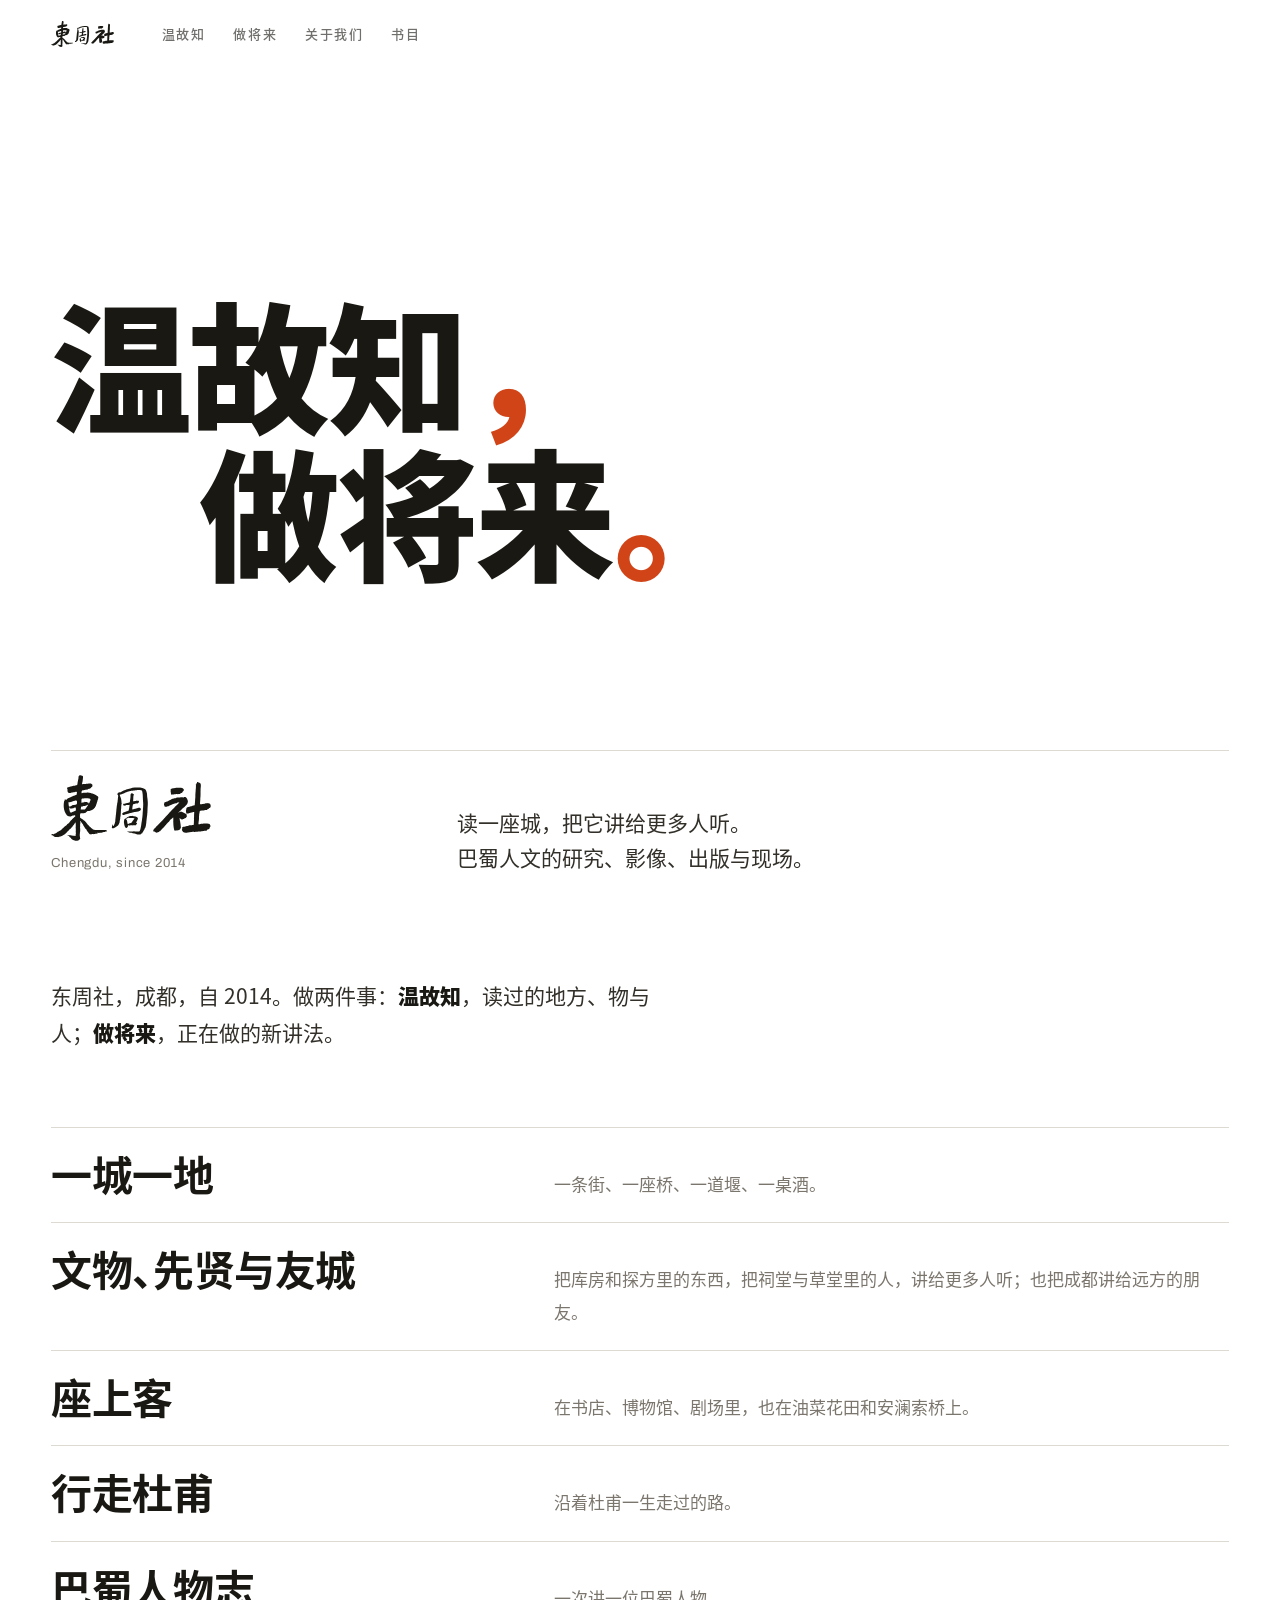
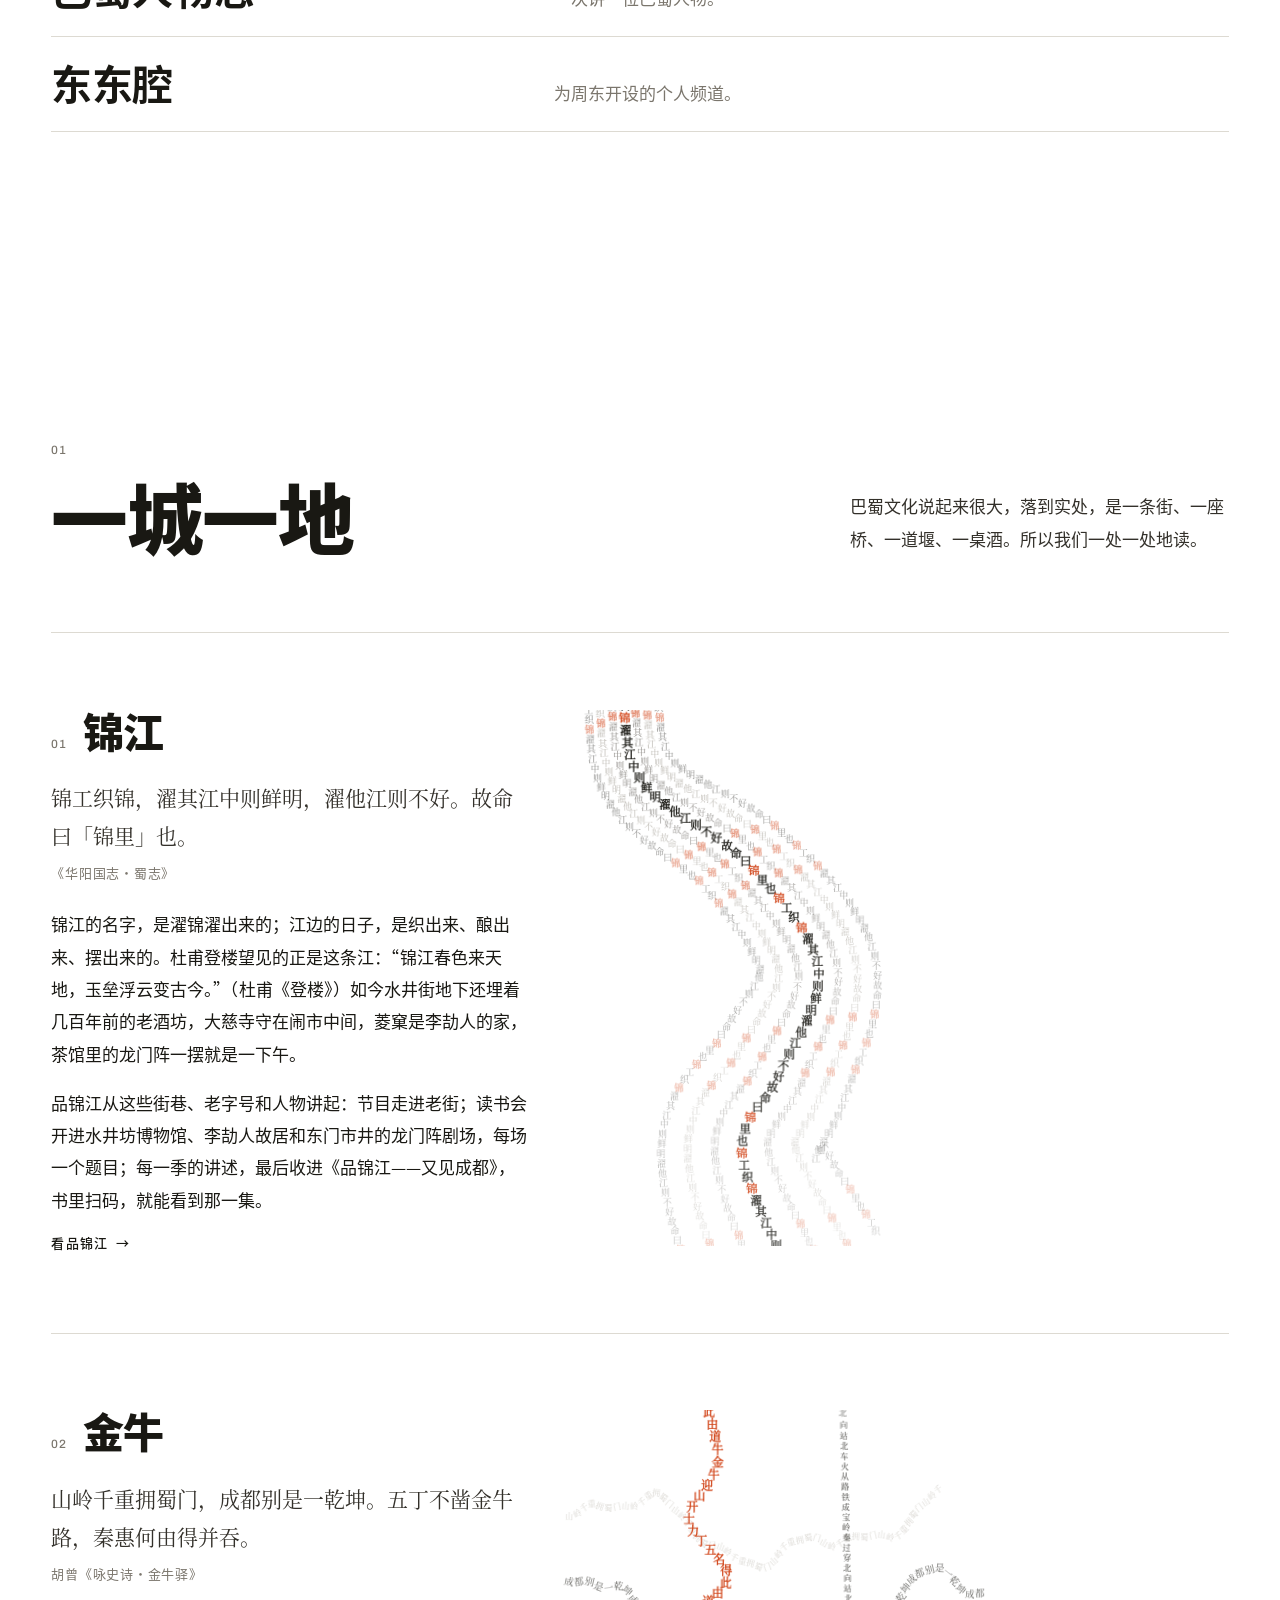
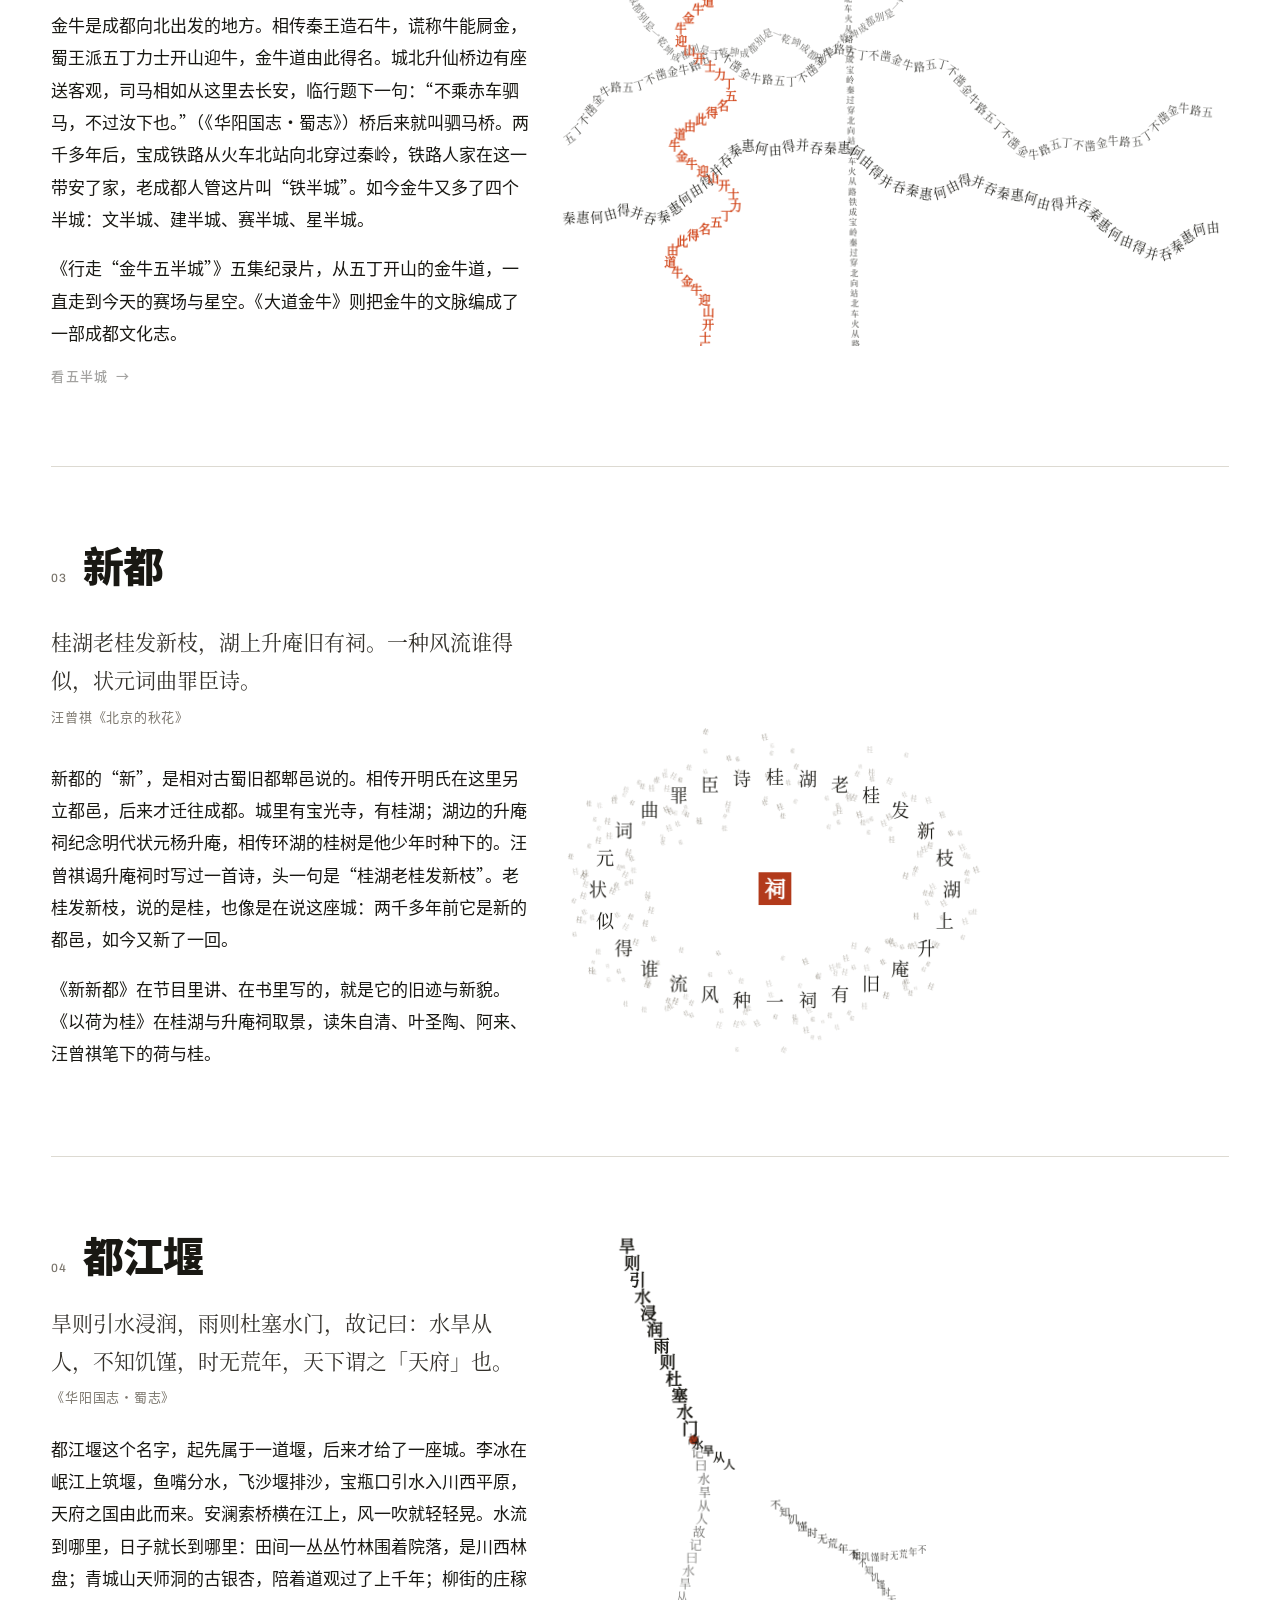
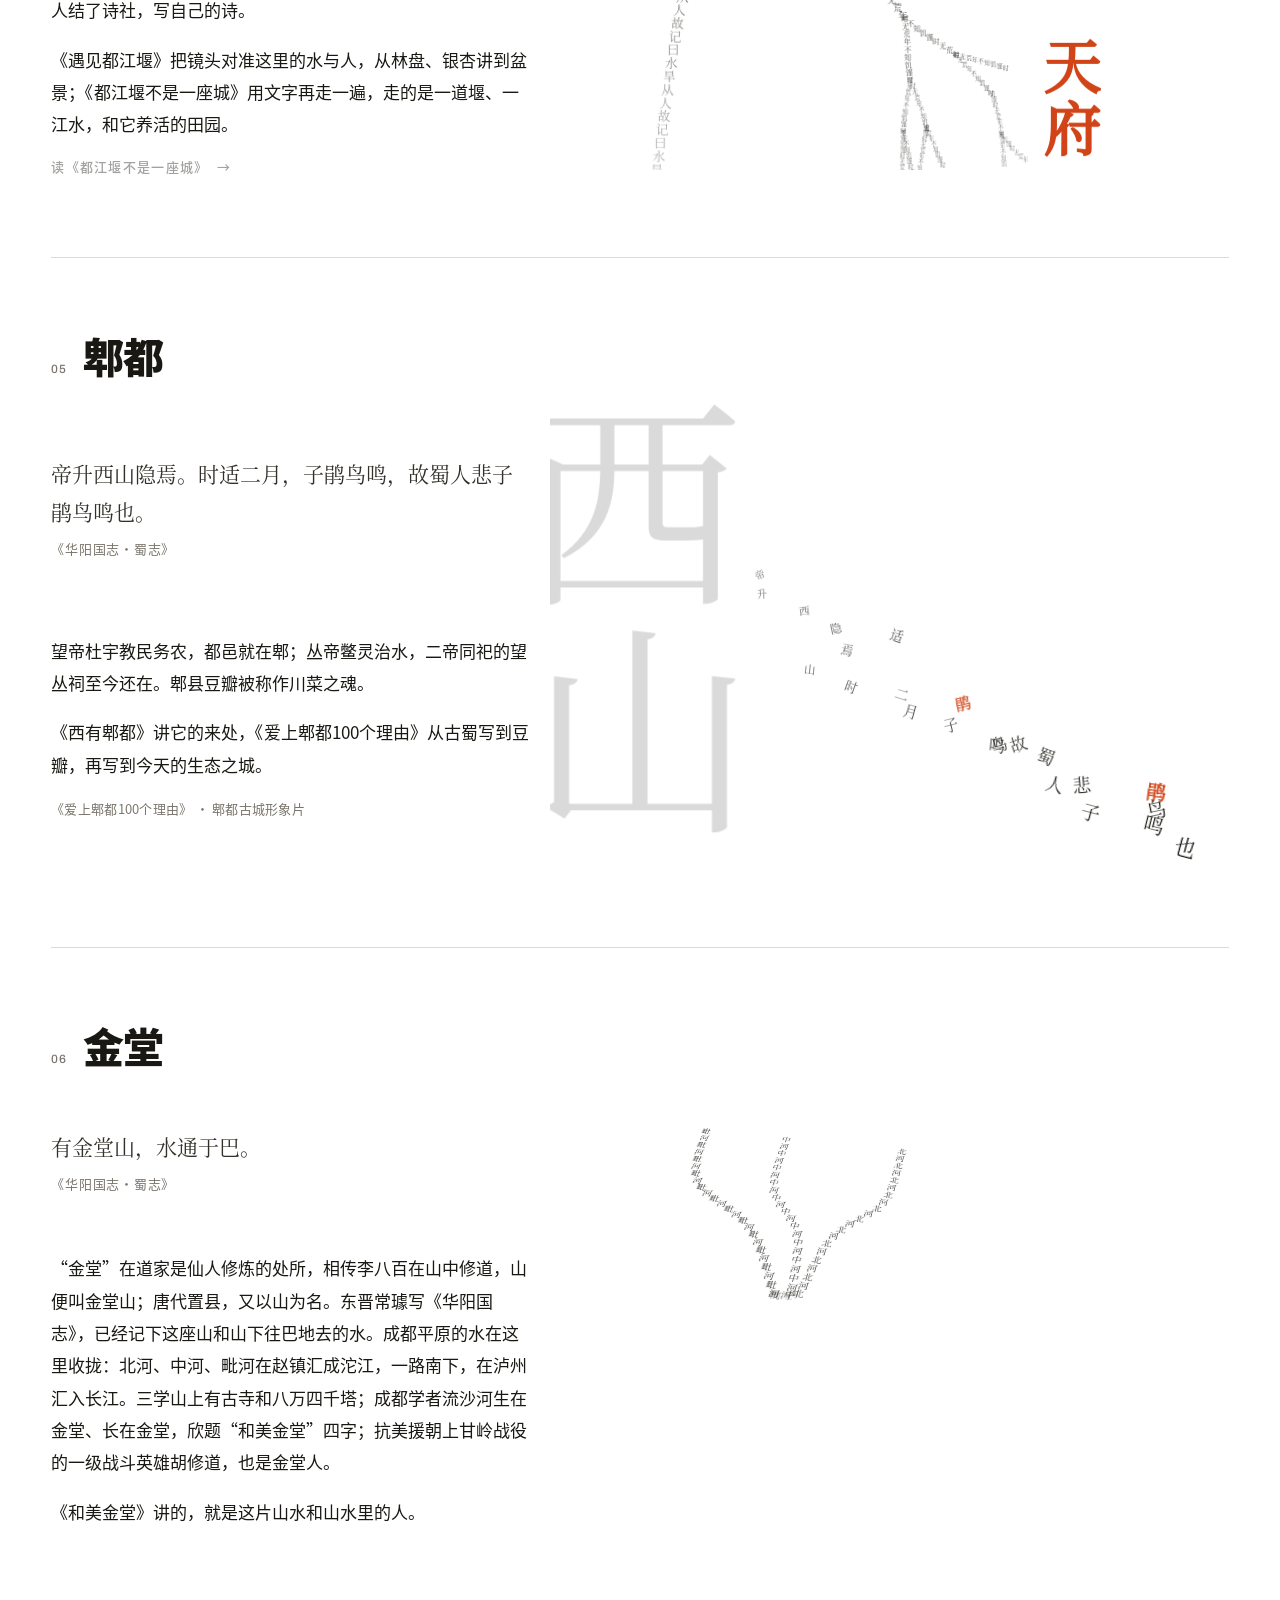
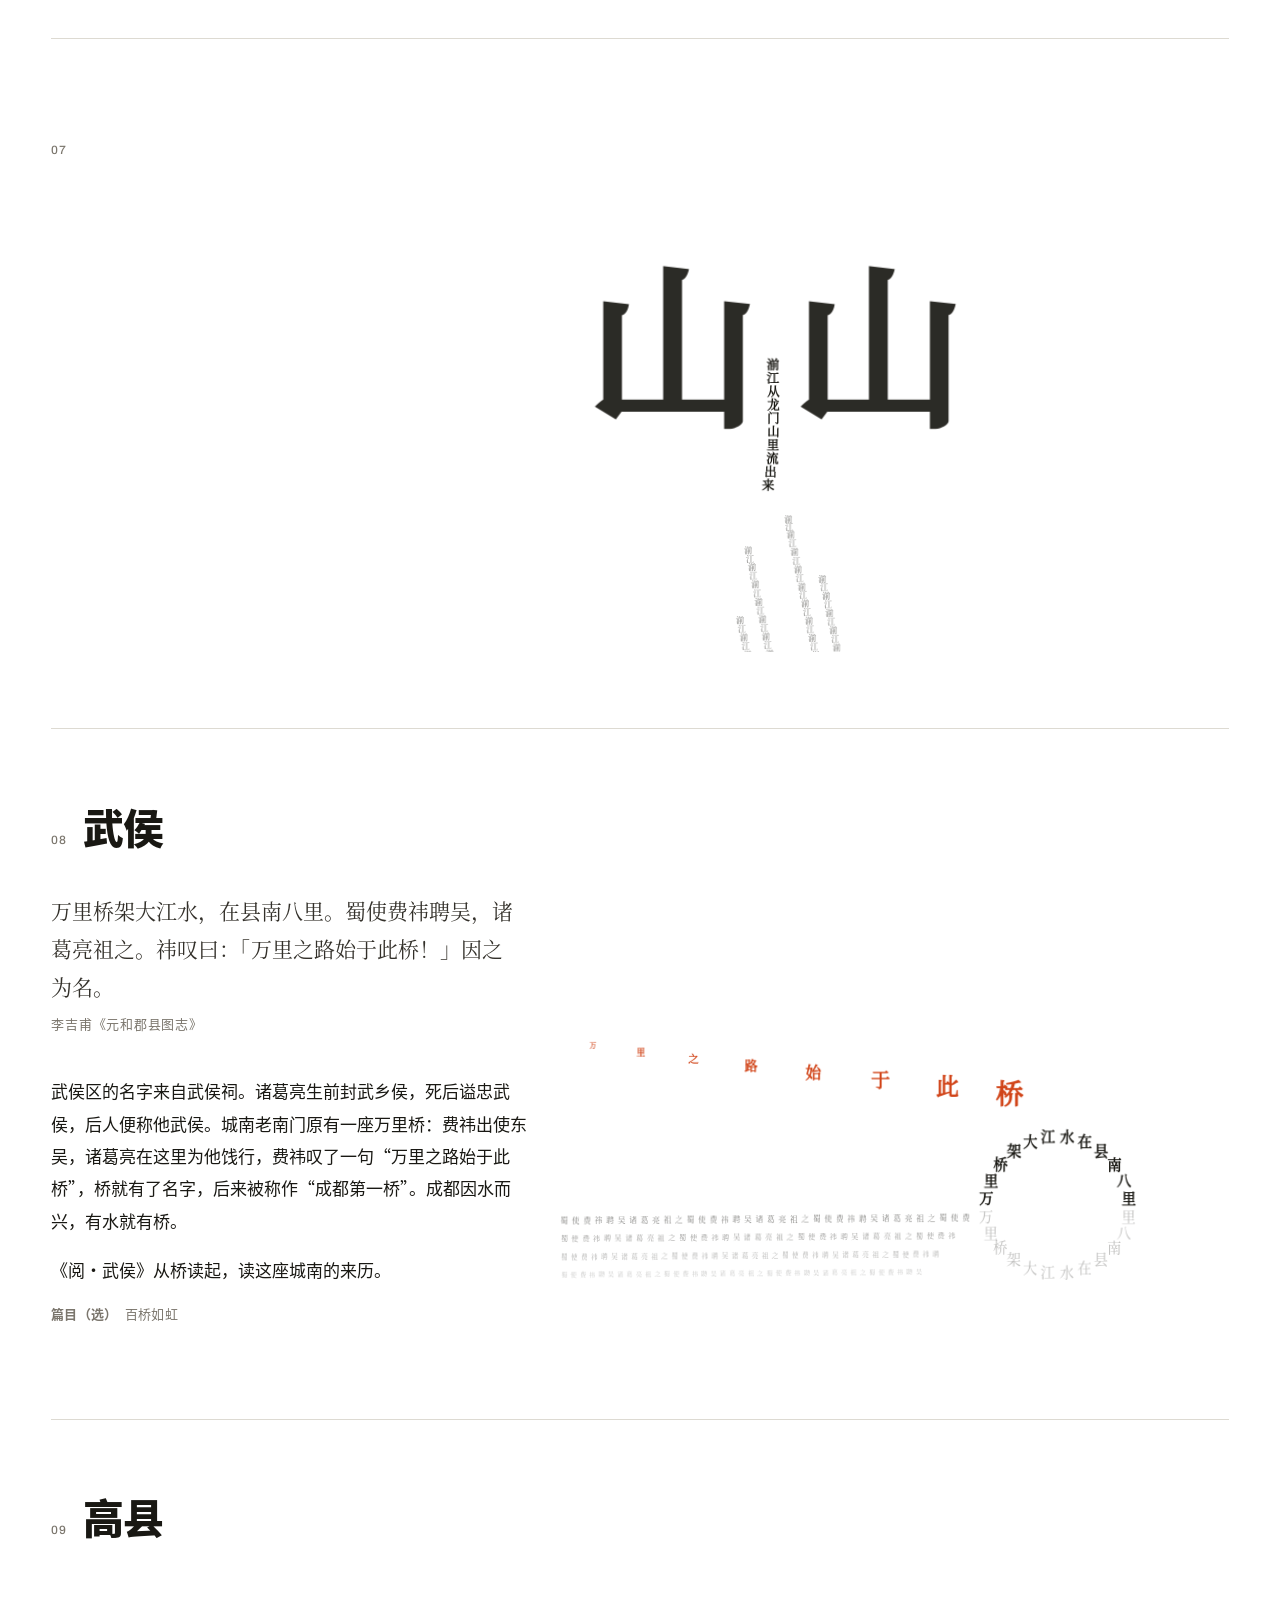
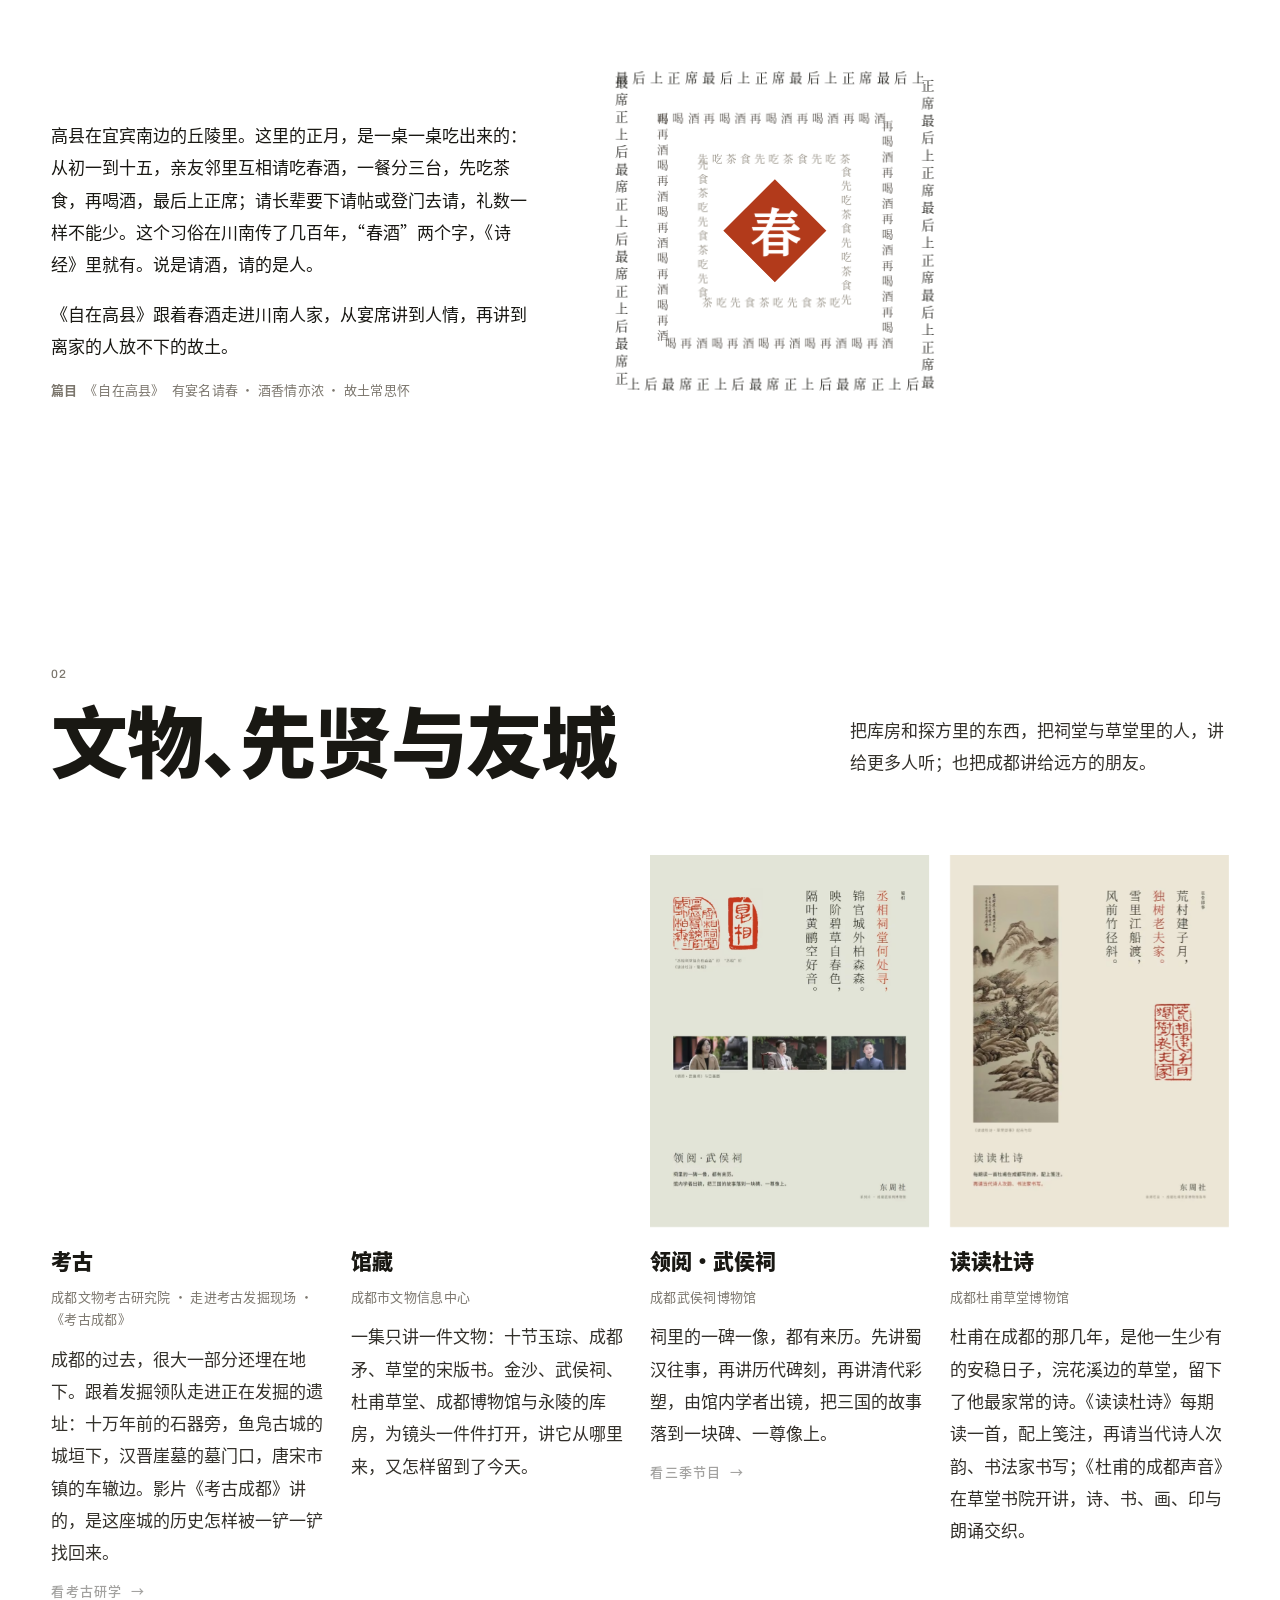
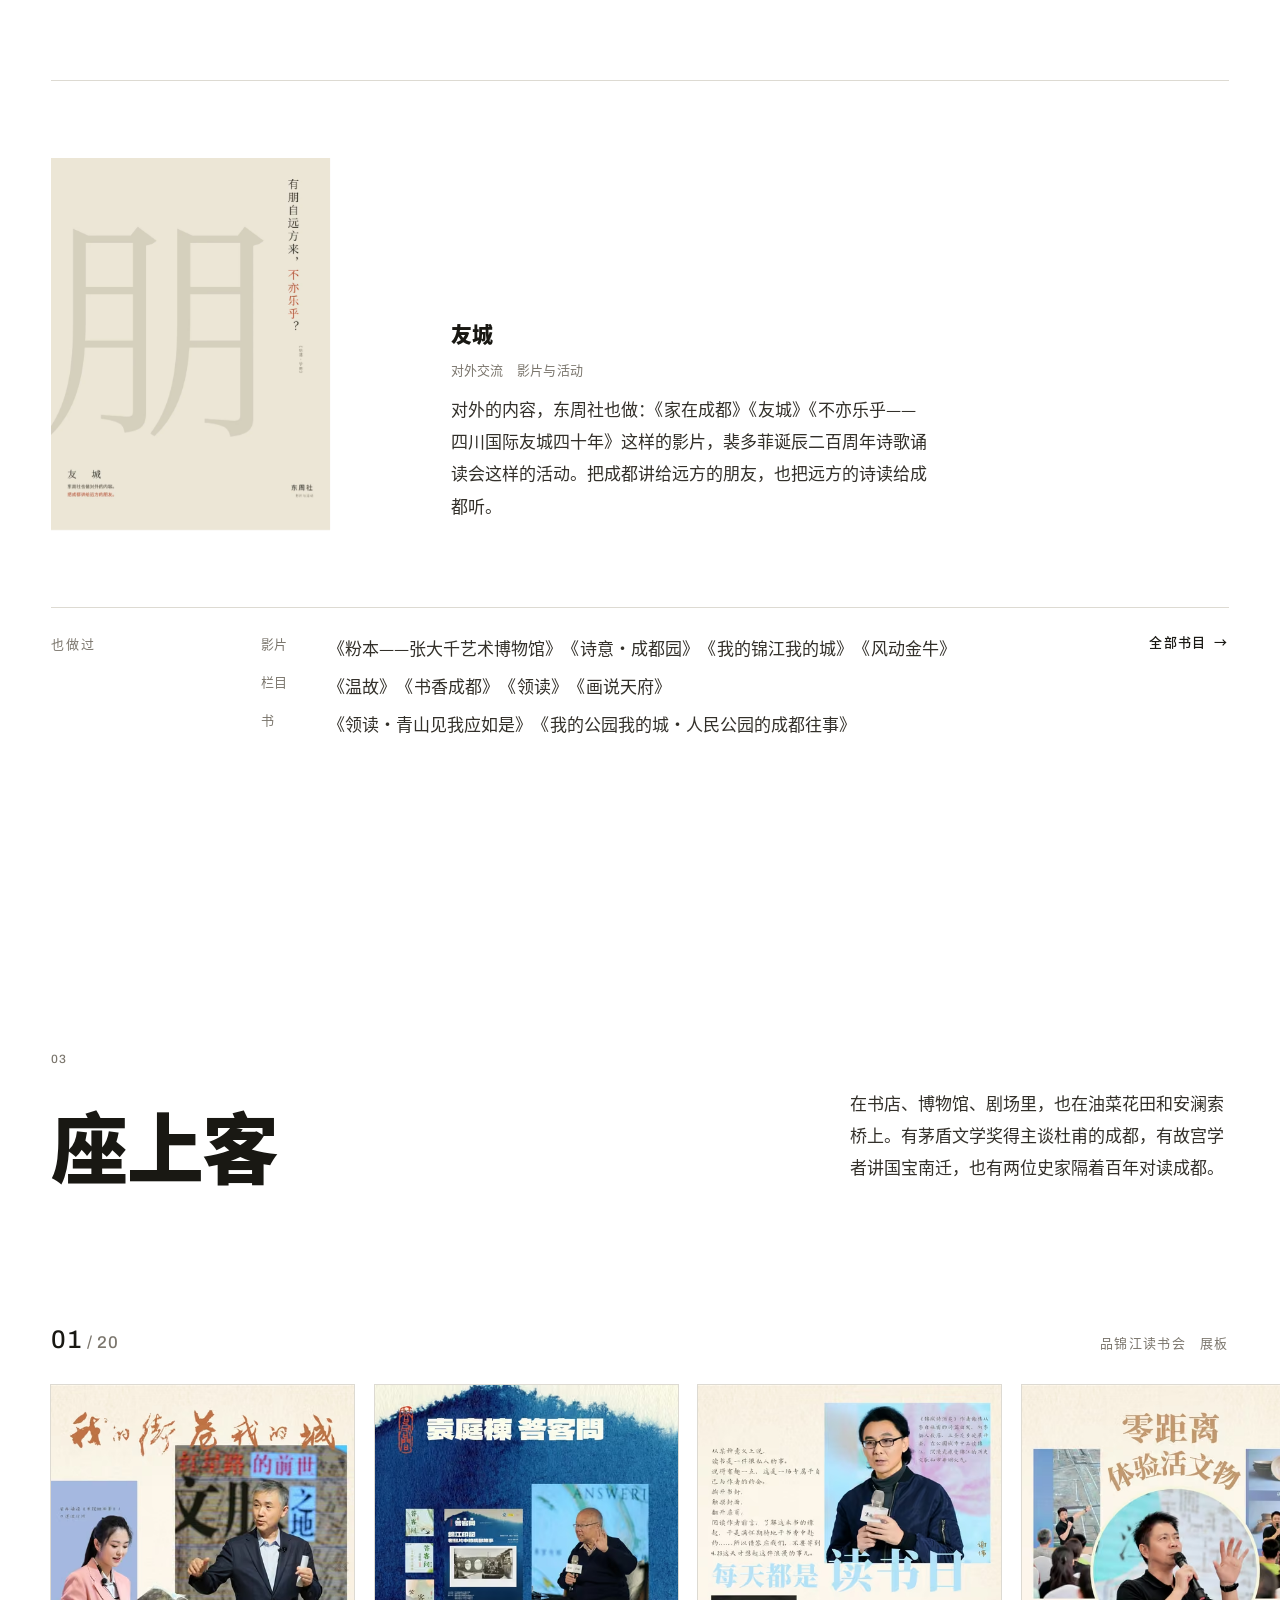
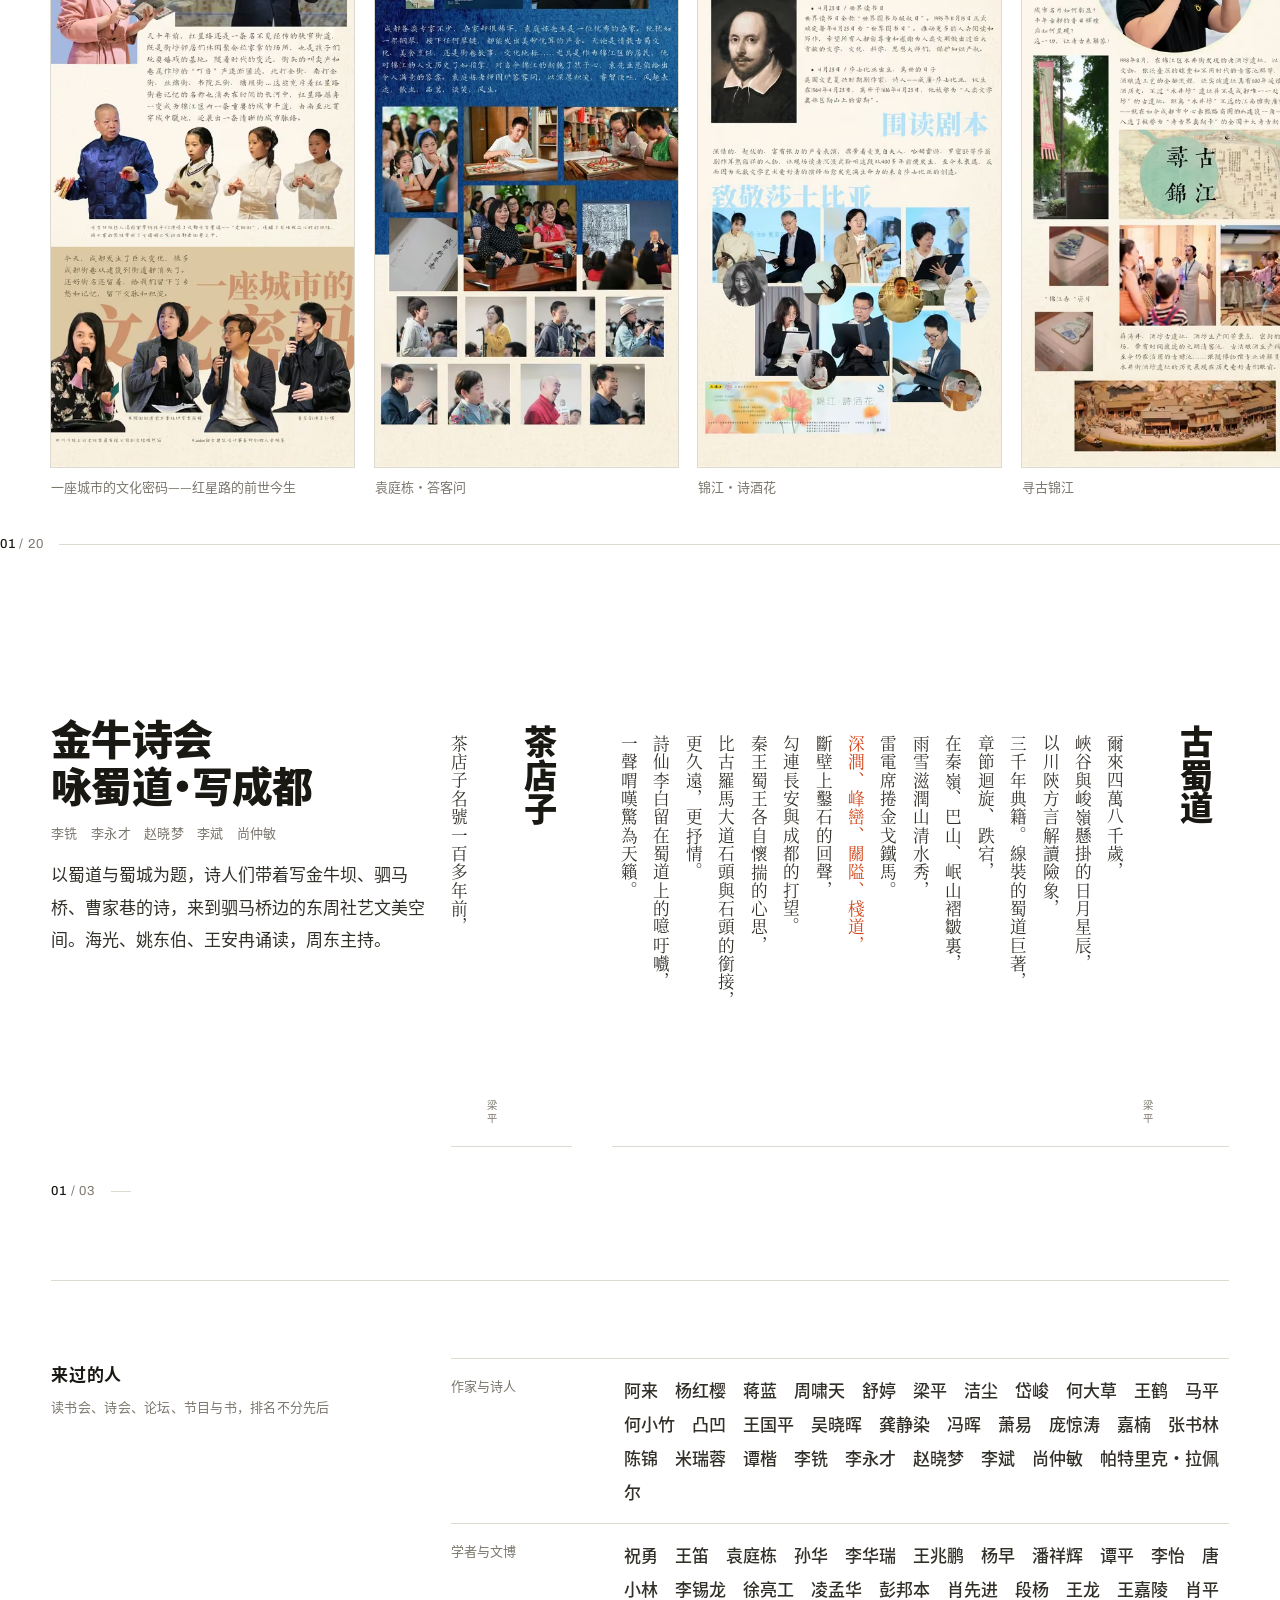
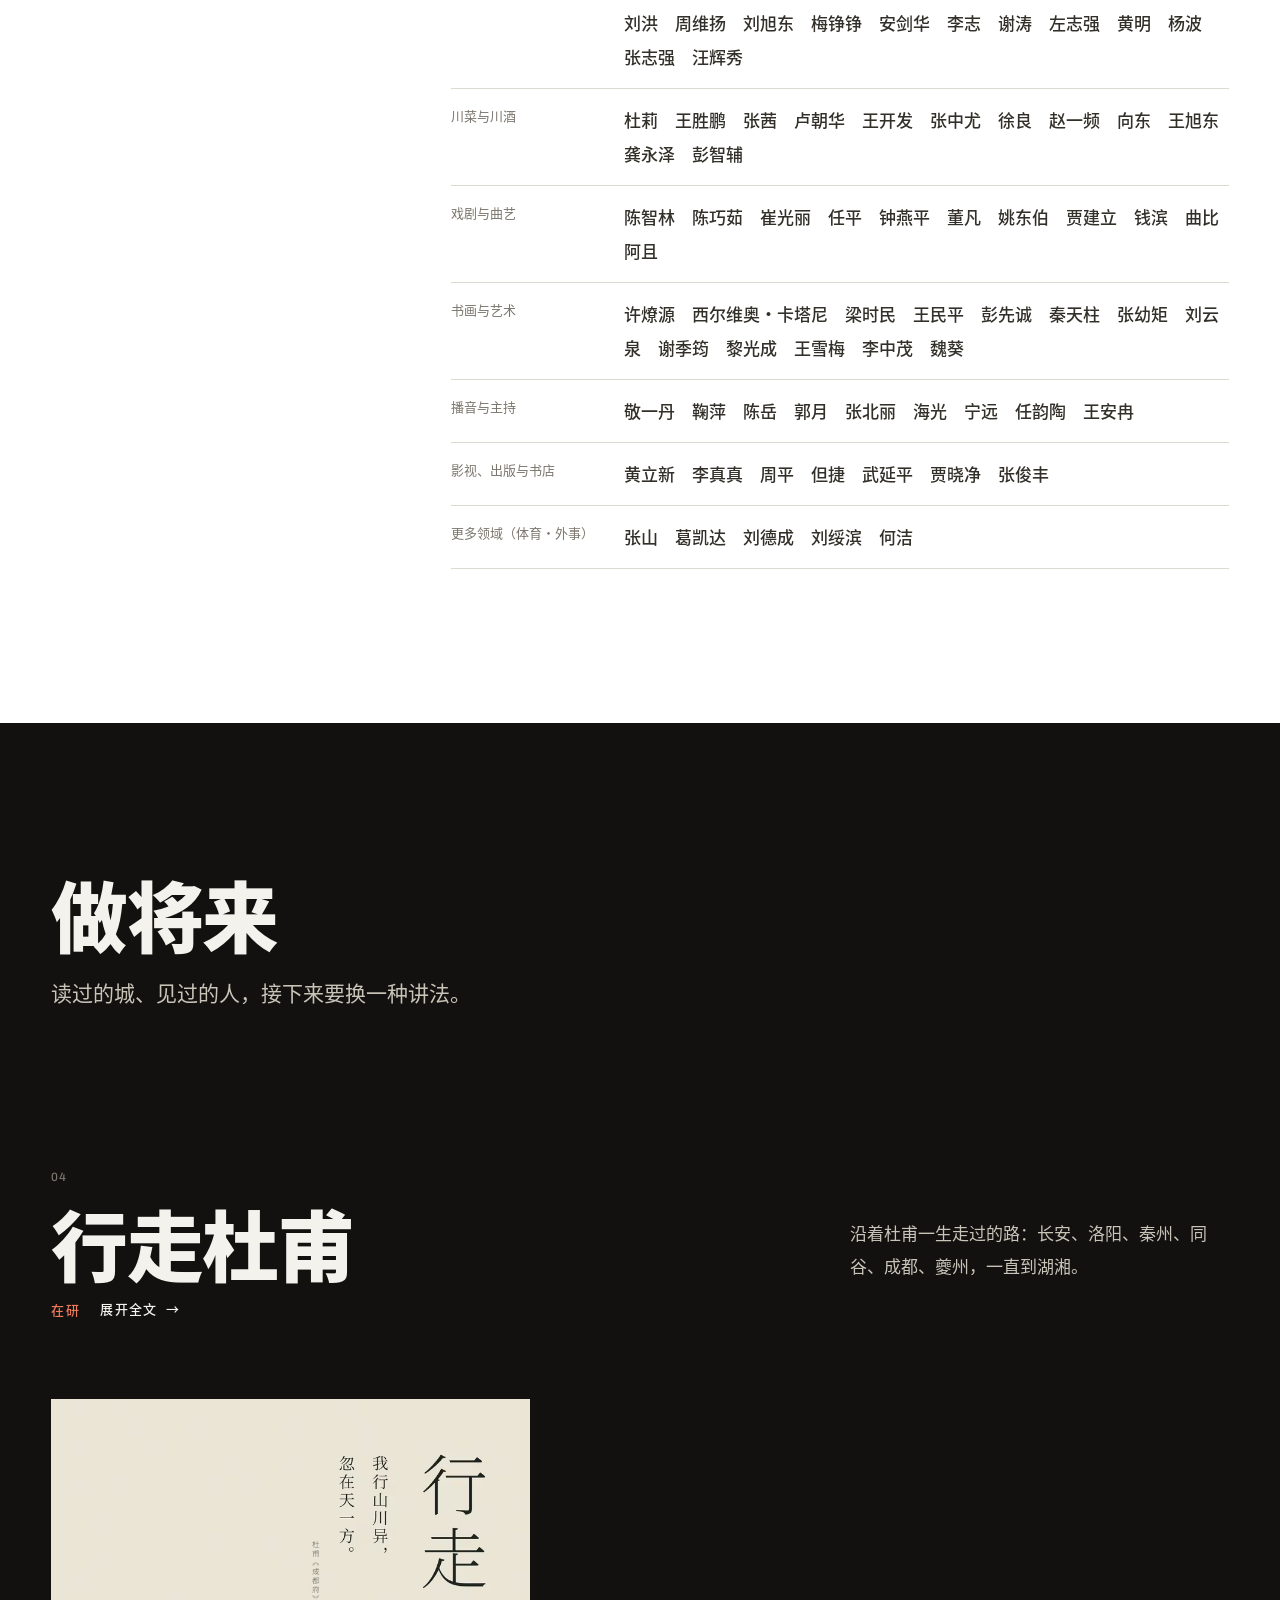
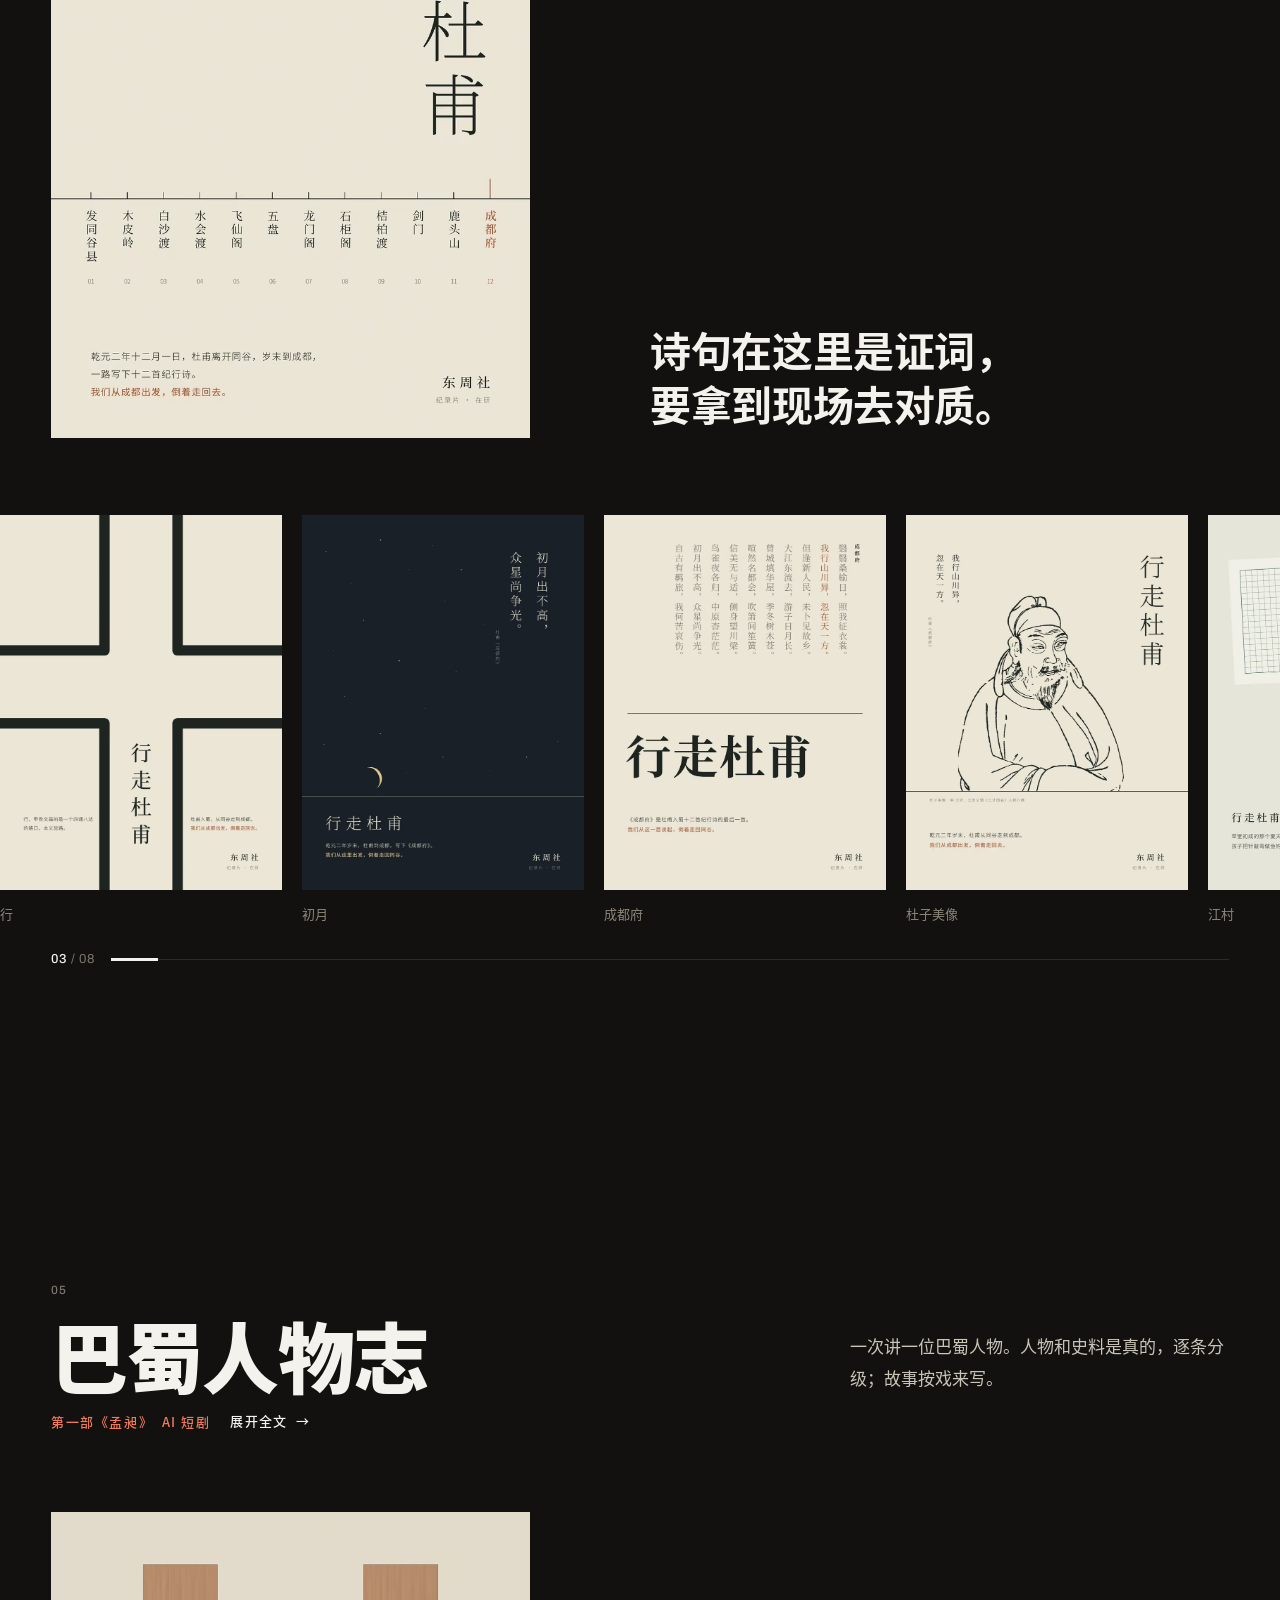
==== commit c7de085e: "手机版：一屏一句；触屏适配；书目加季、加大国医" ====
--- a/index.html
+++ b/index.html
@@ -5,6 +5,7 @@
 <meta name="viewport" content="width=device-width, initial-scale=1, viewport-fit=cover">
 <meta name="robots" content="noindex, nofollow">
 <meta name="theme-color" content="#FFFFFF">
+<script>(function(){try{if(sessionStorage.getItem("pc"))return}catch(e){}if(/[?&]pc\b/.test(location.search)){try{sessionStorage.setItem("pc","1")}catch(e){}return}if(matchMedia("(max-width: 720px) and (pointer: coarse)").matches)location.replace("m.html"+location.hash)})();</script>
 <title>东周社 · 温故知，做将来</title>
 <meta name="description" content="温故知，做将来。东周社，巴蜀人文，自 2014。">
 <link rel="preload" href="assets/fonts/dzs-sans-900.woff2" as="font" type="font/woff2" crossorigin>
@@ -36,7 +37,7 @@
 </section>
 <section class="idx" id="wengu" aria-label="目录">
   <div class="idx__head wrap"><p class="idx__lead" data-r>东周社，成都，自 2014。做两件事：<b>温故知</b>，读过的地方、物与人；<b>做将来</b>，正在做的新讲法。</p></div>
-  <ol class="idx__list wrap"><li><a href="#ycyd" data-preview="assets/img/posters/relic-06-800.avif"><span class="idx__name">一城一地</span><span class="idx__desc">一条街、一座桥、一道堰、一桌酒。</span></a></li><li><a href="#relic" data-preview="assets/img/posters/relic-02-800.avif"><span class="idx__name">文物、先贤与友城</span><span class="idx__desc">把库房和探方里的东西，把祠堂与草堂里的人，讲给更多人听；也把成都讲给远方的朋友。</span></a></li><li><a href="#guests" data-preview="assets/img/panels/zb-08-800.avif"><span class="idx__name">座上客</span><span class="idx__desc">在书店、博物馆、剧场里，也在油菜花田和安澜索桥上。</span></a></li><li><a href="#dufu" data-preview="assets/img/posters/dufu-01-800.avif"><span class="idx__name">行走杜甫</span><span class="idx__desc">沿着杜甫一生走过的路。</span></a></li><li><a href="#renwu" data-preview="assets/img/posters/mc-01-800.avif"><span class="idx__name">巴蜀人物志</span><span class="idx__desc">一次讲一位巴蜀人物。</span></a></li><li><a href="#ddq" data-preview="assets/img/logo/dongdongqiang.svg"><span class="idx__name">东东腔</span><span class="idx__desc">为周东开设的个人频道。</span></a></li></ol>
+  <ol class="idx__list wrap"><li><a href="#ycyd" data-preview="assets/img/posters/relic-06-800.avif"><span class="idx__name">一城一地</span><span class="idx__desc">一条街、一座桥、一道堰、一桌酒。</span><span class="idx__thumb"><img src="assets/img/posters/relic-06-800.avif" alt="" width="64" height="85" loading="lazy"></span></a></li><li><a href="#relic" data-preview="assets/img/posters/relic-02-800.avif"><span class="idx__name">文物、先贤与友城</span><span class="idx__desc">把库房和探方里的东西，把祠堂与草堂里的人，讲给更多人听；也把成都讲给远方的朋友。</span><span class="idx__thumb"><img src="assets/img/posters/relic-02-800.avif" alt="" width="64" height="85" loading="lazy"></span></a></li><li><a href="#guests" data-preview="assets/img/panels/zb-08-800.avif"><span class="idx__name">座上客</span><span class="idx__desc">在书店、博物馆、剧场里，也在油菜花田和安澜索桥上。</span><span class="idx__thumb"><img src="assets/img/panels/zb-08-800.avif" alt="" width="64" height="85" loading="lazy"></span></a></li><li><a href="#dufu" data-preview="assets/img/posters/dufu-01-800.avif"><span class="idx__name">行走杜甫</span><span class="idx__desc">沿着杜甫一生走过的路。</span><span class="idx__thumb"><img src="assets/img/posters/dufu-01-800.avif" alt="" width="64" height="85" loading="lazy"></span></a></li><li><a href="#renwu" data-preview="assets/img/posters/mc-01-800.avif"><span class="idx__name">巴蜀人物志</span><span class="idx__desc">一次讲一位巴蜀人物。</span><span class="idx__thumb"><img src="assets/img/posters/mc-01-800.avif" alt="" width="64" height="85" loading="lazy"></span></a></li><li><a href="#ddq" data-preview="assets/img/logo/dongdongqiang.svg"><span class="idx__name">东东腔</span><span class="idx__desc">为周东开设的个人频道。</span><span class="idx__thumb"><img src="assets/img/logo/dongdongqiang.svg" alt="" width="64" height="85" loading="lazy"></span></a></li></ol>
   <div class="idx__preview" aria-hidden="true"><img alt="" src="assets/img/posters/relic-06-800.avif"></div>
 </section>
 <section class="places" id="ycyd" data-section="ycyd" data-group="wengu">
@@ -170,7 +171,7 @@
   <div class="strip" id="pinjinjiang" data-strip>
     <div class="strip__stick">
       <div class="strip__head wrap"><p class="latin strip__count"><b>01</b> / 20</p><p class="strip__name">品锦江读书会　展板</p></div>
-      <ol class="strip__track"><li class="board"><a class="zoom" href="assets/img/panels/zb-01-800.jpg" data-zoom="assets/img/panels/zb-01" data-widths="800" data-caption="品锦江展板 01：一座城市的文化密码——红星路的前世今生" data-group="panels"><picture><source type="image/avif" srcset="assets/img/panels/zb-01-480.avif 480w, assets/img/panels/zb-01-800.avif 800w" sizes="32vh"><img src="assets/img/panels/zb-01-800.jpg" width="1200" height="2700" alt="展板 · 一座城市的文化密码——红星路的前世今生" decoding="async" loading="lazy"></picture></a><p class="board__cap">一座城市的文化密码——红星路的前世今生</p></li><li class="board"><a class="zoom" href="assets/img/panels/zb-02-800.jpg" data-zoom="assets/img/panels/zb-02" data-widths="800" data-caption="品锦江展板 02：袁庭栋·答客问" data-group="panels"><picture><source type="image/avif" srcset="assets/img/panels/zb-02-480.avif 480w, assets/img/panels/zb-02-800.avif 800w" sizes="32vh"><img src="assets/img/panels/zb-02-800.jpg" width="1200" height="2700" alt="展板 · 袁庭栋·答客问" decoding="async" loading="lazy"></picture></a><p class="board__cap">袁庭栋·答客问</p></li><li class="board"><a class="zoom" href="assets/img/panels/zb-03-800.jpg" data-zoom="assets/img/panels/zb-03" data-widths="800" data-caption="品锦江展板 03：锦江·诗酒花" data-group="panels"><picture><source type="image/avif" srcset="assets/img/panels/zb-03-480.avif 480w, assets/img/panels/zb-03-800.avif 800w" sizes="32vh"><img src="assets/img/panels/zb-03-800.jpg" width="1200" height="2700" alt="展板 · 锦江·诗酒花" decoding="async" loading="lazy"></picture></a><p class="board__cap">锦江·诗酒花</p></li><li class="board"><a class="zoom" href="assets/img/panels/zb-04-800.jpg" data-zoom="assets/img/panels/zb-04" data-widths="800" data-caption="品锦江展板 04：寻古锦江" data-group="panels"><picture><source type="image/avif" srcset="assets/img/panels/zb-04-480.avif 480w, assets/img/panels/zb-04-800.avif 800w" sizes="32vh"><img src="assets/img/panels/zb-04-800.jpg" width="1200" height="2700" alt="展板 · 寻古锦江" decoding="async" loading="lazy"></picture></a><p class="board__cap">寻古锦江</p></li><li class="board"><a class="zoom" href="assets/img/panels/zb-05-800.jpg" data-zoom="assets/img/panels/zb-05" data-widths="800" data-caption="品锦江展板 05：艺文公开课——成都生活美学" data-group="panels"><picture><source type="image/avif" srcset="assets/img/panels/zb-05-480.avif 480w, assets/img/panels/zb-05-800.avif 800w" sizes="32vh"><img src="assets/img/panels/zb-05-800.jpg" width="1200" height="2700" alt="展板 · 艺文公开课——成都生活美学" decoding="async" loading="lazy"></picture></a><p class="board__cap">艺文公开课——成都生活美学</p></li><li class="board"><a class="zoom" href="assets/img/panels/zb-06-800.jpg" data-zoom="assets/img/panels/zb-06" data-widths="800" data-caption="品锦江展板 06：打开苏东坡的N种方式" data-group="panels"><picture><source type="image/avif" srcset="assets/img/panels/zb-06-480.avif 480w, assets/img/panels/zb-06-800.avif 800w" sizes="32vh"><img src="assets/img/panels/zb-06-800.jpg" width="1200" height="2700" alt="展板 · 打开苏东坡的N种方式" decoding="async" loading="lazy"></picture></a><p class="board__cap">打开苏东坡的N种方式</p></li><li class="board"><a class="zoom" href="assets/img/panels/zb-07-800.jpg" data-zoom="assets/img/panels/zb-07" data-widths="800" data-caption="品锦江展板 07：李劼人往事" data-group="panels"><picture><source type="image/avif" srcset="assets/img/panels/zb-07-480.avif 480w, assets/img/panels/zb-07-800.avif 800w" sizes="32vh"><img src="assets/img/panels/zb-07-800.jpg" width="1200" height="2700" alt="展板 · 李劼人往事" decoding="async" loading="lazy"></picture></a><p class="board__cap">李劼人往事</p></li><li class="board"><a class="zoom" href="assets/img/panels/zb-08-800.jpg" data-zoom="assets/img/panels/zb-08" data-widths="800" data-caption="品锦江展板 08：大慈寺：故宫文物的战时方舟" data-group="panels"><picture><source type="image/avif" srcset="assets/img/panels/zb-08-480.avif 480w, assets/img/panels/zb-08-800.avif 800w" sizes="32vh"><img src="assets/img/panels/zb-08-800.jpg" width="1200" height="2700" alt="展板 · 大慈寺：故宫文物的战时方舟" decoding="async" loading="lazy"></picture></a><p class="board__cap">大慈寺：故宫文物的战时方舟</p></li><li class="board"><a class="zoom" href="assets/img/panels/zb-09-800.jpg" data-zoom="assets/img/panels/zb-09" data-widths="800" data-caption="品锦江展板 09：蒋蓝的《成都传》" data-group="panels"><picture><source type="image/avif" srcset="assets/img/panels/zb-09-480.avif 480w, assets/img/panels/zb-09-800.avif 800w" sizes="32vh"><img src="assets/img/panels/zb-09-800.jpg" width="1200" height="2700" alt="展板 · 蒋蓝的《成都传》" decoding="async" loading="lazy"></picture></a><p class="board__cap">蒋蓝的《成都传》</p></li><li class="board"><a class="zoom" href="assets/img/panels/zb-10-800.jpg" data-zoom="assets/img/panels/zb-10" data-widths="800" data-caption="品锦江展板 10：叶嘉莹的锦江诗意" data-group="panels"><picture><source type="image/avif" srcset="assets/img/panels/zb-10-480.avif 480w, assets/img/panels/zb-10-800.avif 800w" sizes="32vh"><img src="assets/img/panels/zb-10-800.jpg" width="1200" height="2700" alt="展板 · 叶嘉莹的锦江诗意" decoding="async" loading="lazy"></picture></a><p class="board__cap">叶嘉莹的锦江诗意</p></li><li class="board"><a class="zoom" href="assets/img/panels/zb-11-800.jpg" data-zoom="assets/img/panels/zb-11" data-widths="800" data-caption="品锦江展板 11：对艺许燎源 · 消遁与在场" data-group="panels"><picture><source type="image/avif" srcset="assets/img/panels/zb-11-480.avif 480w, assets/img/panels/zb-11-800.avif 800w" sizes="32vh"><img src="assets/img/panels/zb-11-800.jpg" width="1200" height="2700" alt="展板 · 对艺许燎源 · 消遁与在场" decoding="async" loading="lazy"></picture></a><p class="board__cap">对艺许燎源 · 消遁与在场</p></li><li class="board"><a class="zoom" href="assets/img/panels/zb-12-800.jpg" data-zoom="assets/img/panels/zb-12" data-widths="800" data-caption="品锦江展板 12：诗与文的幅面" data-group="panels"><picture><source type="image/avif" srcset="assets/img/panels/zb-12-480.avif 480w, assets/img/panels/zb-12-800.avif 800w" sizes="32vh"><img src="assets/img/panels/zb-12-800.jpg" width="1200" height="2700" alt="展板 · 诗与文的幅面" decoding="async" loading="lazy"></picture></a><p class="board__cap">诗与文的幅面</p></li><li class="board"><a class="zoom" href="assets/img/panels/zb-13-800.jpg" data-zoom="assets/img/panels/zb-13" data-widths="800" data-caption="品锦江展板 13：锦江秀出一薛涛" data-group="panels"><picture><source type="image/avif" srcset="assets/img/panels/zb-13-480.avif 480w, assets/img/panels/zb-13-800.avif 800w" sizes="32vh"><img src="assets/img/panels/zb-13-800.jpg" width="1200" height="2700" alt="展板 · 锦江秀出一薛涛" decoding="async" loading="lazy"></picture></a><p class="board__cap">锦江秀出一薛涛</p></li><li class="board"><a class="zoom" href="assets/img/panels/zb-14-800.jpg" data-zoom="assets/img/panels/zb-14" data-widths="800" data-caption="品锦江展板 14：震旦第一何以名" data-group="panels"><picture><source type="image/avif" srcset="assets/img/panels/zb-14-480.avif 480w, assets/img/panels/zb-14-800.avif 800w" sizes="32vh"><img src="assets/img/panels/zb-14-800.jpg" width="1200" height="2700" alt="展板 · 震旦第一何以名" decoding="async" loading="lazy"></picture></a><p class="board__cap">震旦第一何以名</p></li><li class="board"><a class="zoom" href="assets/img/panels/zb-15-800.jpg" data-zoom="assets/img/panels/zb-15" data-widths="800" data-caption="品锦江展板 15：音符的旅程" data-group="panels"><picture><source type="image/avif" srcset="assets/img/panels/zb-15-480.avif 480w, assets/img/panels/zb-15-800.avif 800w" sizes="32vh"><img src="assets/img/panels/zb-15-800.jpg" width="1200" height="2700" alt="展板 · 音符的旅程" decoding="async" loading="lazy"></picture></a><p class="board__cap">音符的旅程</p></li><li class="board"><a class="zoom" href="assets/img/panels/zb-16-800.jpg" data-zoom="assets/img/panels/zb-16" data-widths="800" data-caption="品锦江展板 16：川戏茹迷" data-group="panels"><picture><source type="image/avif" srcset="assets/img/panels/zb-16-480.avif 480w, assets/img/panels/zb-16-800.avif 800w" sizes="32vh"><img src="assets/img/panels/zb-16-800.jpg" width="1200" height="2700" alt="展板 · 川戏茹迷" decoding="async" loading="lazy"></picture></a><p class="board__cap">川戏茹迷</p></li><li class="board"><a class="zoom" href="assets/img/panels/zb-17-800.jpg" data-zoom="assets/img/panels/zb-17" data-widths="800" data-caption="品锦江展板 17：从星空里出发" data-group="panels"><picture><source type="image/avif" srcset="assets/img/panels/zb-17-480.avif 480w, assets/img/panels/zb-17-800.avif 800w" sizes="32vh"><img src="assets/img/panels/zb-17-800.jpg" width="1200" height="2700" alt="展板 · 从星空里出发" decoding="async" loading="lazy"></picture></a><p class="board__cap">从星空里出发</p></li><li class="board"><a class="zoom" href="assets/img/panels/zb-18-800.jpg" data-zoom="assets/img/panels/zb-18" data-widths="800" data-caption="品锦江展板 18：往事知多少" data-group="panels"><picture><source type="image/avif" srcset="assets/img/panels/zb-18-480.avif 480w, assets/img/panels/zb-18-800.avif 800w" sizes="32vh"><img src="assets/img/panels/zb-18-800.jpg" width="1200" height="2700" alt="展板 · 往事知多少" decoding="async" loading="lazy"></picture></a><p class="board__cap">往事知多少</p></li><li class="board"><a class="zoom" href="assets/img/panels/zb-19-800.jpg" data-zoom="assets/img/panels/zb-19" data-widths="800" data-caption="品锦江展板 19：半入江风半入云" data-group="panels"><picture><source type="image/avif" srcset="assets/img/panels/zb-19-480.avif 480w, assets/img/panels/zb-19-800.avif 800w" sizes="32vh"><img src="assets/img/panels/zb-19-800.jpg" width="1200" height="2700" alt="展板 · 半入江风半入云" decoding="async" loading="lazy"></picture></a><p class="board__cap">半入江风半入云</p></li><li class="board"><a class="zoom" href="assets/img/panels/zb-20-800.jpg" data-zoom="assets/img/panels/zb-20" data-widths="800" data-caption="品锦江展板 20：一蓑烟雨落锦江" data-group="panels"><picture><source type="image/avif" srcset="assets/img/panels/zb-20-480.avif 480w, assets/img/panels/zb-20-800.avif 800w" sizes="32vh"><img src="assets/img/panels/zb-20-800.jpg" width="1200" height="2700" alt="展板 · 一蓑烟雨落锦江" decoding="async" loading="lazy"></picture></a><p class="board__cap">一蓑烟雨落锦江</p></li></ol>
+      <ol class="strip__track" data-band><li class="board"><a class="zoom" href="assets/img/panels/zb-01-800.jpg" data-zoom="assets/img/panels/zb-01" data-widths="800" data-caption="品锦江展板 01：一座城市的文化密码——红星路的前世今生" data-group="panels"><picture><source type="image/avif" srcset="assets/img/panels/zb-01-480.avif 480w, assets/img/panels/zb-01-800.avif 800w" sizes="32vh"><img src="assets/img/panels/zb-01-800.jpg" width="1200" height="2700" alt="展板 · 一座城市的文化密码——红星路的前世今生" decoding="async" loading="lazy"></picture></a><p class="board__cap">一座城市的文化密码——红星路的前世今生</p></li><li class="board"><a class="zoom" href="assets/img/panels/zb-02-800.jpg" data-zoom="assets/img/panels/zb-02" data-widths="800" data-caption="品锦江展板 02：袁庭栋·答客问" data-group="panels"><picture><source type="image/avif" srcset="assets/img/panels/zb-02-480.avif 480w, assets/img/panels/zb-02-800.avif 800w" sizes="32vh"><img src="assets/img/panels/zb-02-800.jpg" width="1200" height="2700" alt="展板 · 袁庭栋·答客问" decoding="async" loading="lazy"></picture></a><p class="board__cap">袁庭栋·答客问</p></li><li class="board"><a class="zoom" href="assets/img/panels/zb-03-800.jpg" data-zoom="assets/img/panels/zb-03" data-widths="800" data-caption="品锦江展板 03：锦江·诗酒花" data-group="panels"><picture><source type="image/avif" srcset="assets/img/panels/zb-03-480.avif 480w, assets/img/panels/zb-03-800.avif 800w" sizes="32vh"><img src="assets/img/panels/zb-03-800.jpg" width="1200" height="2700" alt="展板 · 锦江·诗酒花" decoding="async" loading="lazy"></picture></a><p class="board__cap">锦江·诗酒花</p></li><li class="board"><a class="zoom" href="assets/img/panels/zb-04-800.jpg" data-zoom="assets/img/panels/zb-04" data-widths="800" data-caption="品锦江展板 04：寻古锦江" data-group="panels"><picture><source type="image/avif" srcset="assets/img/panels/zb-04-480.avif 480w, assets/img/panels/zb-04-800.avif 800w" sizes="32vh"><img src="assets/img/panels/zb-04-800.jpg" width="1200" height="2700" alt="展板 · 寻古锦江" decoding="async" loading="lazy"></picture></a><p class="board__cap">寻古锦江</p></li><li class="board"><a class="zoom" href="assets/img/panels/zb-05-800.jpg" data-zoom="assets/img/panels/zb-05" data-widths="800" data-caption="品锦江展板 05：艺文公开课——成都生活美学" data-group="panels"><picture><source type="image/avif" srcset="assets/img/panels/zb-05-480.avif 480w, assets/img/panels/zb-05-800.avif 800w" sizes="32vh"><img src="assets/img/panels/zb-05-800.jpg" width="1200" height="2700" alt="展板 · 艺文公开课——成都生活美学" decoding="async" loading="lazy"></picture></a><p class="board__cap">艺文公开课——成都生活美学</p></li><li class="board"><a class="zoom" href="assets/img/panels/zb-06-800.jpg" data-zoom="assets/img/panels/zb-06" data-widths="800" data-caption="品锦江展板 06：打开苏东坡的N种方式" data-group="panels"><picture><source type="image/avif" srcset="assets/img/panels/zb-06-480.avif 480w, assets/img/panels/zb-06-800.avif 800w" sizes="32vh"><img src="assets/img/panels/zb-06-800.jpg" width="1200" height="2700" alt="展板 · 打开苏东坡的N种方式" decoding="async" loading="lazy"></picture></a><p class="board__cap">打开苏东坡的N种方式</p></li><li class="board"><a class="zoom" href="assets/img/panels/zb-07-800.jpg" data-zoom="assets/img/panels/zb-07" data-widths="800" data-caption="品锦江展板 07：李劼人往事" data-group="panels"><picture><source type="image/avif" srcset="assets/img/panels/zb-07-480.avif 480w, assets/img/panels/zb-07-800.avif 800w" sizes="32vh"><img src="assets/img/panels/zb-07-800.jpg" width="1200" height="2700" alt="展板 · 李劼人往事" decoding="async" loading="lazy"></picture></a><p class="board__cap">李劼人往事</p></li><li class="board"><a class="zoom" href="assets/img/panels/zb-08-800.jpg" data-zoom="assets/img/panels/zb-08" data-widths="800" data-caption="品锦江展板 08：大慈寺：故宫文物的战时方舟" data-group="panels"><picture><source type="image/avif" srcset="assets/img/panels/zb-08-480.avif 480w, assets/img/panels/zb-08-800.avif 800w" sizes="32vh"><img src="assets/img/panels/zb-08-800.jpg" width="1200" height="2700" alt="展板 · 大慈寺：故宫文物的战时方舟" decoding="async" loading="lazy"></picture></a><p class="board__cap">大慈寺：故宫文物的战时方舟</p></li><li class="board"><a class="zoom" href="assets/img/panels/zb-09-800.jpg" data-zoom="assets/img/panels/zb-09" data-widths="800" data-caption="品锦江展板 09：蒋蓝的《成都传》" data-group="panels"><picture><source type="image/avif" srcset="assets/img/panels/zb-09-480.avif 480w, assets/img/panels/zb-09-800.avif 800w" sizes="32vh"><img src="assets/img/panels/zb-09-800.jpg" width="1200" height="2700" alt="展板 · 蒋蓝的《成都传》" decoding="async" loading="lazy"></picture></a><p class="board__cap">蒋蓝的《成都传》</p></li><li class="board"><a class="zoom" href="assets/img/panels/zb-10-800.jpg" data-zoom="assets/img/panels/zb-10" data-widths="800" data-caption="品锦江展板 10：叶嘉莹的锦江诗意" data-group="panels"><picture><source type="image/avif" srcset="assets/img/panels/zb-10-480.avif 480w, assets/img/panels/zb-10-800.avif 800w" sizes="32vh"><img src="assets/img/panels/zb-10-800.jpg" width="1200" height="2700" alt="展板 · 叶嘉莹的锦江诗意" decoding="async" loading="lazy"></picture></a><p class="board__cap">叶嘉莹的锦江诗意</p></li><li class="board"><a class="zoom" href="assets/img/panels/zb-11-800.jpg" data-zoom="assets/img/panels/zb-11" data-widths="800" data-caption="品锦江展板 11：对艺许燎源 · 消遁与在场" data-group="panels"><picture><source type="image/avif" srcset="assets/img/panels/zb-11-480.avif 480w, assets/img/panels/zb-11-800.avif 800w" sizes="32vh"><img src="assets/img/panels/zb-11-800.jpg" width="1200" height="2700" alt="展板 · 对艺许燎源 · 消遁与在场" decoding="async" loading="lazy"></picture></a><p class="board__cap">对艺许燎源 · 消遁与在场</p></li><li class="board"><a class="zoom" href="assets/img/panels/zb-12-800.jpg" data-zoom="assets/img/panels/zb-12" data-widths="800" data-caption="品锦江展板 12：诗与文的幅面" data-group="panels"><picture><source type="image/avif" srcset="assets/img/panels/zb-12-480.avif 480w, assets/img/panels/zb-12-800.avif 800w" sizes="32vh"><img src="assets/img/panels/zb-12-800.jpg" width="1200" height="2700" alt="展板 · 诗与文的幅面" decoding="async" loading="lazy"></picture></a><p class="board__cap">诗与文的幅面</p></li><li class="board"><a class="zoom" href="assets/img/panels/zb-13-800.jpg" data-zoom="assets/img/panels/zb-13" data-widths="800" data-caption="品锦江展板 13：锦江秀出一薛涛" data-group="panels"><picture><source type="image/avif" srcset="assets/img/panels/zb-13-480.avif 480w, assets/img/panels/zb-13-800.avif 800w" sizes="32vh"><img src="assets/img/panels/zb-13-800.jpg" width="1200" height="2700" alt="展板 · 锦江秀出一薛涛" decoding="async" loading="lazy"></picture></a><p class="board__cap">锦江秀出一薛涛</p></li><li class="board"><a class="zoom" href="assets/img/panels/zb-14-800.jpg" data-zoom="assets/img/panels/zb-14" data-widths="800" data-caption="品锦江展板 14：震旦第一何以名" data-group="panels"><picture><source type="image/avif" srcset="assets/img/panels/zb-14-480.avif 480w, assets/img/panels/zb-14-800.avif 800w" sizes="32vh"><img src="assets/img/panels/zb-14-800.jpg" width="1200" height="2700" alt="展板 · 震旦第一何以名" decoding="async" loading="lazy"></picture></a><p class="board__cap">震旦第一何以名</p></li><li class="board"><a class="zoom" href="assets/img/panels/zb-15-800.jpg" data-zoom="assets/img/panels/zb-15" data-widths="800" data-caption="品锦江展板 15：音符的旅程" data-group="panels"><picture><source type="image/avif" srcset="assets/img/panels/zb-15-480.avif 480w, assets/img/panels/zb-15-800.avif 800w" sizes="32vh"><img src="assets/img/panels/zb-15-800.jpg" width="1200" height="2700" alt="展板 · 音符的旅程" decoding="async" loading="lazy"></picture></a><p class="board__cap">音符的旅程</p></li><li class="board"><a class="zoom" href="assets/img/panels/zb-16-800.jpg" data-zoom="assets/img/panels/zb-16" data-widths="800" data-caption="品锦江展板 16：川戏茹迷" data-group="panels"><picture><source type="image/avif" srcset="assets/img/panels/zb-16-480.avif 480w, assets/img/panels/zb-16-800.avif 800w" sizes="32vh"><img src="assets/img/panels/zb-16-800.jpg" width="1200" height="2700" alt="展板 · 川戏茹迷" decoding="async" loading="lazy"></picture></a><p class="board__cap">川戏茹迷</p></li><li class="board"><a class="zoom" href="assets/img/panels/zb-17-800.jpg" data-zoom="assets/img/panels/zb-17" data-widths="800" data-caption="品锦江展板 17：从星空里出发" data-group="panels"><picture><source type="image/avif" srcset="assets/img/panels/zb-17-480.avif 480w, assets/img/panels/zb-17-800.avif 800w" sizes="32vh"><img src="assets/img/panels/zb-17-800.jpg" width="1200" height="2700" alt="展板 · 从星空里出发" decoding="async" loading="lazy"></picture></a><p class="board__cap">从星空里出发</p></li><li class="board"><a class="zoom" href="assets/img/panels/zb-18-800.jpg" data-zoom="assets/img/panels/zb-18" data-widths="800" data-caption="品锦江展板 18：往事知多少" data-group="panels"><picture><source type="image/avif" srcset="assets/img/panels/zb-18-480.avif 480w, assets/img/panels/zb-18-800.avif 800w" sizes="32vh"><img src="assets/img/panels/zb-18-800.jpg" width="1200" height="2700" alt="展板 · 往事知多少" decoding="async" loading="lazy"></picture></a><p class="board__cap">往事知多少</p></li><li class="board"><a class="zoom" href="assets/img/panels/zb-19-800.jpg" data-zoom="assets/img/panels/zb-19" data-widths="800" data-caption="品锦江展板 19：半入江风半入云" data-group="panels"><picture><source type="image/avif" srcset="assets/img/panels/zb-19-480.avif 480w, assets/img/panels/zb-19-800.avif 800w" sizes="32vh"><img src="assets/img/panels/zb-19-800.jpg" width="1200" height="2700" alt="展板 · 半入江风半入云" decoding="async" loading="lazy"></picture></a><p class="board__cap">半入江风半入云</p></li><li class="board"><a class="zoom" href="assets/img/panels/zb-20-800.jpg" data-zoom="assets/img/panels/zb-20" data-widths="800" data-caption="品锦江展板 20：一蓑烟雨落锦江" data-group="panels"><picture><source type="image/avif" srcset="assets/img/panels/zb-20-480.avif 480w, assets/img/panels/zb-20-800.avif 800w" sizes="32vh"><img src="assets/img/panels/zb-20-800.jpg" width="1200" height="2700" alt="展板 · 一蓑烟雨落锦江" decoding="async" loading="lazy"></picture></a><p class="board__cap">一蓑烟雨落锦江</p></li></ol>
     </div>
   </div>
   <div class="salon wrap">
@@ -179,7 +180,7 @@
       <p class="note" data-r>李铣　李永才　赵晓梦　李斌　尚仲敏</p>
       <p class="salon__body" data-r>以蜀道与蜀城为题，诗人们带着写金牛坝、驷马桥、曹家巷的诗，来到驷马桥边的东周社艺文美空间。海光、姚东伯、王安冉诵读，周东主持。</p>
     </div>
-    <ol class="poems" aria-label="金牛诗会 · 三首诗"><li class="poem" lang="zh-Hant" style="--accent:#8C5A2E"><article class="sheet"><h4 class="sheet__head"><span class="sheet__title l">古蜀道</span><span class="sheet__by l">梁平</span></h4><div class="sheet__body"><p class="st"><span class="l">爾來四萬八千歲，</span><span class="l">峽谷與峻嶺懸掛的日月星辰，</span><span class="l">以川陝方言解讀險象，</span><span class="l">三千年典籍。線裝的蜀道巨著，</span><span class="l">章節迴旋、跌宕，</span><span class="l">在秦嶺、巴山、岷山褶皺裏，</span><span class="l">雨雪滋潤山清水秀，</span><span class="l">雷電席捲金戈鐵馬。</span><span class="l"><em>深澗、峰巒、關隘、棧道，</em></span><span class="l">斷壁上鑿石的回聲，</span><span class="l">勾連長安與成都的打望。</span><span class="l">秦王蜀王各自懷揣的心思，</span><span class="l">比古羅馬大道石頭與石頭的銜接，</span><span class="l">更久遠，更抒情。</span><span class="l">詩仙李白留在蜀道上的噫吁嚱，</span><span class="l">一聲喟嘆驚為天籟。</span></p></div></article></li><li class="poem" lang="zh-Hant" style="--accent:#2F5F63"><article class="sheet"><h4 class="sheet__head"><span class="sheet__title l">茶店子</span><span class="sheet__by l">梁平</span></h4><div class="sheet__body"><p class="st"><span class="l">茶店子名號一百多年前，</span><span class="l">還是路邊搭建的幾間茅草棚。</span><span class="l">一條小路過往清明時節的苦雨淒風，</span><span class="l">香蠟錢紙和茶水，逗留來去匆匆的行色，</span><span class="l">家長裏短淡抹了悲歡離合。</span></p><p class="st"><span class="l">蓋碗茶最好的湯色，從清同治年間</span><span class="l">保留至今。<em>一片茶葉在水面沒有落下來，</em></span><span class="l">還惦記古蜀道上的金牛，</span><span class="l">在戰火和謊言含混的煙雨裏，</span><span class="l">改寫消息。</span></p><p class="st"><span class="l">荒涼與繁華不能同日而語。</span><span class="l">茶店子前世與今生，截然不同的版本，</span><span class="l">誰來讀懂？站在新雨香沁樓頂，</span><span class="l">向遠二十里也看不見茅草棚，</span><span class="l">小路匿跡，車水馬龍洶湧。</span></p><p class="st"><span class="l">蒙頂山的酸性土壤長途遷徙，</span><span class="l">城市裏的茶園長出新芽，魔幻了。</span><span class="l">茶水倒映的陸羽雕像，很清晰，很淡定，</span><span class="l">茶店子供奉茶的祖宗自然而然，</span><span class="l">在這裏，《茶經》是不是遺漏了章節？</span></p><p class="st"><span class="l">茶店子很多，同名同姓不足為怪，</span><span class="l">而《成都縣志》定位的茶店子，</span><span class="l">在成都以西，無論怎麼改變它的模樣，</span><span class="l">素顏與濃妝都在一碗茶裏，</span><span class="l">很多悄悄話，很多隱秘。</span></p></div></article></li><li class="poem" lang="zh-Hant" style="--accent:#D14418"><article class="sheet"><h4 class="sheet__head"><span class="sheet__title l">出發</span><span class="sheet__sub l">駟馬橋的往還</span><span class="sheet__by l">周東</span></h4><div class="sheet__body"><p class="st"><span class="l">在一路向北的匆行步履中</span><span class="l">誰的草鞋，還殘留妻的溫存</span><span class="l">從燈滅到天明？</span></p><p class="st"><span class="l">飢餓的行囊裏</span><span class="l">有盛不下的母親的叮嚀</span><span class="l">過橋剎那，是誰忽然脫下軍帽</span><span class="l">朦朧雙眼仰映藍雁</span><span class="l">歸家的隊形</span></p><p class="st"><span class="l">髮絲</span><span class="l">漫舞，鋼槍</span><span class="l">靜默，竟不知</span><span class="l">哪一行淚水</span><span class="l">是秋風的倒影</span><span class="l">「過了這座橋，還能回來嗎？」</span></p><p class="st"><span class="l">身後，少城公園的誓師已落塵。身後</span><span class="l">東城門洞的歡呼已消停</span><span class="l">身後，已是萬家燈歇的雨聲</span></p><p class="st"><span class="l">不期待與誰擦肩而過</span><span class="l">可一座橋的兩端竟有兩千年的對視</span><span class="l">迎面，陸游的劍門瘦驢來也</span><span class="l">迎面，子美帶著鹿頭山的風霜</span><span class="l">來也，迎面</span><span class="l">曾在此橋「題柱表壯節」的相如來也</span><span class="l">——直駕高頭駟馬回</span><span class="l">回來又怎樣？大刀變成泥</span><span class="l">斗笠變成風？那雙草鞋啊</span><span class="l">變成銅塑雕像後融成垃圾</span><span class="l">汩汩付東流</span></p><p class="st"><span class="l">此刻，方知胸前的鋼筆沒有</span><span class="l">背荷的大刀重要</span><span class="l">此刻，足下的泥濘定不及</span><span class="l">中原的焦土焦心</span><span class="l">此刻，無暇回望橋南那虛幌未乾的淚痕</span><span class="l">無論東門廣場紀念碑的底座誰來奠基</span><span class="l">無論誰在等待戰場衝鋒的英姿</span><span class="l">將草鞋石刻成詩，或銅雕成像</span></p><p class="st"><span class="l">遠處</span><span class="l">那秦腔的黃土呻吟</span><span class="l">那豫聲的鐘鼓驚慌</span><span class="l">蜀的北方的樹啊</span><span class="l">正凋零</span></p><p class="st"><span class="l">步履無聲</span><span class="l">而四川分明聽見</span><span class="l">三百五十萬人寫成的川軍三字大賦，已然鏗鏘</span><span class="l">「何須回！」</span></p><p class="st"><span class="l">於是成都聽見</span><span class="l">「我本成都少年郎，我扛槍的肩膀</span><span class="l">荷著母親的疲憊」</span><span class="l">於是駟馬橋聽見</span><span class="l"><em>「我不乘駟馬</em></span><span class="l">我待戰馬裹屍回！」</span></p></div><p class="sheet__colophon l"><span>金牛詩會</span><span>詠蜀道 · 寫成都</span></p></article></li></ol>
+    <ol class="poems" aria-label="金牛诗会 · 三首诗" data-band><li class="poem" lang="zh-Hant" style="--accent:#8C5A2E"><article class="sheet"><h4 class="sheet__head"><span class="sheet__title l">古蜀道</span><span class="sheet__by l">梁平</span></h4><div class="sheet__body"><p class="st"><span class="l">爾來四萬八千歲，</span><span class="l">峽谷與峻嶺懸掛的日月星辰，</span><span class="l">以川陝方言解讀險象，</span><span class="l">三千年典籍。線裝的蜀道巨著，</span><span class="l">章節迴旋、跌宕，</span><span class="l">在秦嶺、巴山、岷山褶皺裏，</span><span class="l">雨雪滋潤山清水秀，</span><span class="l">雷電席捲金戈鐵馬。</span><span class="l"><em>深澗、峰巒、關隘、棧道，</em></span><span class="l">斷壁上鑿石的回聲，</span><span class="l">勾連長安與成都的打望。</span><span class="l">秦王蜀王各自懷揣的心思，</span><span class="l">比古羅馬大道石頭與石頭的銜接，</span><span class="l">更久遠，更抒情。</span><span class="l">詩仙李白留在蜀道上的噫吁嚱，</span><span class="l">一聲喟嘆驚為天籟。</span></p></div></article></li><li class="poem" lang="zh-Hant" style="--accent:#2F5F63"><article class="sheet"><h4 class="sheet__head"><span class="sheet__title l">茶店子</span><span class="sheet__by l">梁平</span></h4><div class="sheet__body"><p class="st"><span class="l">茶店子名號一百多年前，</span><span class="l">還是路邊搭建的幾間茅草棚。</span><span class="l">一條小路過往清明時節的苦雨淒風，</span><span class="l">香蠟錢紙和茶水，逗留來去匆匆的行色，</span><span class="l">家長裏短淡抹了悲歡離合。</span></p><p class="st"><span class="l">蓋碗茶最好的湯色，從清同治年間</span><span class="l">保留至今。<em>一片茶葉在水面沒有落下來，</em></span><span class="l">還惦記古蜀道上的金牛，</span><span class="l">在戰火和謊言含混的煙雨裏，</span><span class="l">改寫消息。</span></p><p class="st"><span class="l">荒涼與繁華不能同日而語。</span><span class="l">茶店子前世與今生，截然不同的版本，</span><span class="l">誰來讀懂？站在新雨香沁樓頂，</span><span class="l">向遠二十里也看不見茅草棚，</span><span class="l">小路匿跡，車水馬龍洶湧。</span></p><p class="st"><span class="l">蒙頂山的酸性土壤長途遷徙，</span><span class="l">城市裏的茶園長出新芽，魔幻了。</span><span class="l">茶水倒映的陸羽雕像，很清晰，很淡定，</span><span class="l">茶店子供奉茶的祖宗自然而然，</span><span class="l">在這裏，《茶經》是不是遺漏了章節？</span></p><p class="st"><span class="l">茶店子很多，同名同姓不足為怪，</span><span class="l">而《成都縣志》定位的茶店子，</span><span class="l">在成都以西，無論怎麼改變它的模樣，</span><span class="l">素顏與濃妝都在一碗茶裏，</span><span class="l">很多悄悄話，很多隱秘。</span></p></div></article></li><li class="poem" lang="zh-Hant" style="--accent:#D14418"><article class="sheet"><h4 class="sheet__head"><span class="sheet__title l">出發</span><span class="sheet__sub l">駟馬橋的往還</span><span class="sheet__by l">周東</span></h4><div class="sheet__body"><p class="st"><span class="l">在一路向北的匆行步履中</span><span class="l">誰的草鞋，還殘留妻的溫存</span><span class="l">從燈滅到天明？</span></p><p class="st"><span class="l">飢餓的行囊裏</span><span class="l">有盛不下的母親的叮嚀</span><span class="l">過橋剎那，是誰忽然脫下軍帽</span><span class="l">朦朧雙眼仰映藍雁</span><span class="l">歸家的隊形</span></p><p class="st"><span class="l">髮絲</span><span class="l">漫舞，鋼槍</span><span class="l">靜默，竟不知</span><span class="l">哪一行淚水</span><span class="l">是秋風的倒影</span><span class="l">「過了這座橋，還能回來嗎？」</span></p><p class="st"><span class="l">身後，少城公園的誓師已落塵。身後</span><span class="l">東城門洞的歡呼已消停</span><span class="l">身後，已是萬家燈歇的雨聲</span></p><p class="st"><span class="l">不期待與誰擦肩而過</span><span class="l">可一座橋的兩端竟有兩千年的對視</span><span class="l">迎面，陸游的劍門瘦驢來也</span><span class="l">迎面，子美帶著鹿頭山的風霜</span><span class="l">來也，迎面</span><span class="l">曾在此橋「題柱表壯節」的相如來也</span><span class="l">——直駕高頭駟馬回</span><span class="l">回來又怎樣？大刀變成泥</span><span class="l">斗笠變成風？那雙草鞋啊</span><span class="l">變成銅塑雕像後融成垃圾</span><span class="l">汩汩付東流</span></p><p class="st"><span class="l">此刻，方知胸前的鋼筆沒有</span><span class="l">背荷的大刀重要</span><span class="l">此刻，足下的泥濘定不及</span><span class="l">中原的焦土焦心</span><span class="l">此刻，無暇回望橋南那虛幌未乾的淚痕</span><span class="l">無論東門廣場紀念碑的底座誰來奠基</span><span class="l">無論誰在等待戰場衝鋒的英姿</span><span class="l">將草鞋石刻成詩，或銅雕成像</span></p><p class="st"><span class="l">遠處</span><span class="l">那秦腔的黃土呻吟</span><span class="l">那豫聲的鐘鼓驚慌</span><span class="l">蜀的北方的樹啊</span><span class="l">正凋零</span></p><p class="st"><span class="l">步履無聲</span><span class="l">而四川分明聽見</span><span class="l">三百五十萬人寫成的川軍三字大賦，已然鏗鏘</span><span class="l">「何須回！」</span></p><p class="st"><span class="l">於是成都聽見</span><span class="l">「我本成都少年郎，我扛槍的肩膀</span><span class="l">荷著母親的疲憊」</span><span class="l">於是駟馬橋聽見</span><span class="l"><em>「我不乘駟馬</em></span><span class="l">我待戰馬裹屍回！」</span></p></div><p class="sheet__colophon l"><span>金牛詩會</span><span>詠蜀道 · 寫成都</span></p></article></li></ol>
   </div>
   <div class="wall wrap"><div class="wall__head"><p class="wall__label">来过的人</p><p class="note">读书会、诗会、论坛、节目与书，排名不分先后</p></div><div class="wall__rows"><div class="wall__row" data-r style="--i:0"><p class="wall__k">作家与诗人</p><p class="wall__names">阿来　杨红樱　蒋蓝　周啸天　舒婷　梁平　洁尘　岱峻　何大草　王鹤　马平　何小竹　凸凹　王国平　吴晓晖　龚静染　冯晖　萧易　庞惊涛　嘉楠　张书林　陈锦　米瑞蓉　谭楷　李铣　李永才　赵晓梦　李斌　尚仲敏　帕特里克·拉佩尔</p></div><div class="wall__row" data-r style="--i:1"><p class="wall__k">学者与文博</p><p class="wall__names">祝勇　王笛　袁庭栋　孙华　李华瑞　王兆鹏　杨早　潘祥辉　谭平　李怡　唐小林　李锡龙　徐亮工　凌孟华　彭邦本　肖先进　段杨　王龙　王嘉陵　肖平　刘洪　周维扬　刘旭东　梅铮铮　安剑华　李志　谢涛　左志强　黄明　杨波　张志强　汪辉秀</p></div><div class="wall__row" data-r style="--i:2"><p class="wall__k">川菜与川酒</p><p class="wall__names">杜莉　王胜鹏　张茜　卢朝华　王开发　张中尤　徐良　赵一频　向东　王旭东　龚永泽　彭智辅</p></div><div class="wall__row" data-r style="--i:3"><p class="wall__k">戏剧与曲艺</p><p class="wall__names">陈智林　陈巧茹　崔光丽　任平　钟燕平　董凡　姚东伯　贾建立　钱滨　曲比阿且</p></div><div class="wall__row" data-r style="--i:4"><p class="wall__k">书画与艺术</p><p class="wall__names">许燎源　西尔维奥·卡塔尼　梁时民　王民平　彭先诚　秦天柱　张幼矩　刘云泉　谢季筠　黎光成　王雪梅　李中茂　魏葵</p></div><div class="wall__row" data-r style="--i:5"><p class="wall__k">播音与主持</p><p class="wall__names">敬一丹　鞠萍　陈岳　郭月　张北丽　海光　宁远　任韵陶　王安冉</p></div><div class="wall__row" data-r style="--i:6"><p class="wall__k">影视、出版与书店</p><p class="wall__names">黄立新　李真真　周平　但捷　武延平　贾晓净　张俊丰</p></div><div class="wall__row" data-r style="--i:7"><p class="wall__k">更多领域（体育·外事）</p><p class="wall__names">张山　葛凯达　刘德成　刘绥滨　何洁</p></div></div></div>
 </section>
@@ -195,7 +196,7 @@
   </header>
   <div class="product__main wrap"><div class="product__poster" data-r><a class="zoom" href="assets/img/posters/dufu-01-1600.jpg" data-zoom="assets/img/posters/dufu-01" data-widths="800 1600" data-caption="行走杜甫海报：一条路线上排着杜甫入蜀的十二首纪行诗诗题，从成都倒着读"><picture><source type="image/avif" srcset="assets/img/posters/dufu-01-800.avif 800w, assets/img/posters/dufu-01-1600.avif 1600w" sizes="(max-width: 720px) 100vw, 40vw"><img src="assets/img/posters/dufu-01-1600.jpg" width="2160" height="2880" alt="行走杜甫海报" decoding="async" loading="lazy"></picture></a></div>
     <p class="product__quote" data-r>诗句在这里是证词，<br>要拿到现场去对质。</p></div>
-  <ol class="gallery" aria-label="《行走杜甫》海报" data-drag><li><a class="zoom" href="assets/img/posters/dufu-02-1600.jpg" data-zoom="assets/img/posters/dufu-02" data-widths="800 1600" data-caption="行走杜甫海报：甲骨文「行」字画的路口，四条粗线围出一个十字"><picture><source type="image/avif" srcset="assets/img/posters/dufu-02-800.avif 800w, assets/img/posters/dufu-02-1600.avif 1600w" sizes="(max-width: 720px) 70vw, 22vw"><img src="assets/img/posters/dufu-02-1600.jpg" width="2160" height="2880" alt="行走杜甫海报：甲骨文「行」字画的路口，四条粗线围出一个十字" decoding="async" loading="lazy"></picture></a><p class="gallery__cap">行</p></li><li><a class="zoom" href="assets/img/posters/dufu-03-1600.jpg" data-zoom="assets/img/posters/dufu-03" data-widths="800 1600" data-caption="行走杜甫海报：夜空下一弯低月，配《成都府》「初月出不高，众星尚争光」"><picture><source type="image/avif" srcset="assets/img/posters/dufu-03-800.avif 800w, assets/img/posters/dufu-03-1600.avif 1600w" sizes="(max-width: 720px) 70vw, 22vw"><img src="assets/img/posters/dufu-03-1600.jpg" width="2160" height="2880" alt="行走杜甫海报：夜空下一弯低月，配《成都府》「初月出不高，众星尚争光」" decoding="async" loading="lazy"></picture></a><p class="gallery__cap">初月</p></li><li><a class="zoom" href="assets/img/posters/dufu-04-1600.jpg" data-zoom="assets/img/posters/dufu-04" data-widths="800 1600" data-caption="行走杜甫海报：《成都府》全诗竖排，下方大字「行走杜甫」"><picture><source type="image/avif" srcset="assets/img/posters/dufu-04-800.avif 800w, assets/img/posters/dufu-04-1600.avif 1600w" sizes="(max-width: 720px) 70vw, 22vw"><img src="assets/img/posters/dufu-04-1600.jpg" width="2160" height="2880" alt="行走杜甫海报：《成都府》全诗竖排，下方大字「行走杜甫」" decoding="async" loading="lazy"></picture></a><p class="gallery__cap">成都府</p></li><li><a class="zoom" href="assets/img/posters/dufu-05-1600.jpg" data-zoom="assets/img/posters/dufu-05" data-widths="800 1600" data-caption="行走杜甫海报：明《三才图会》杜子美像木刻"><picture><source type="image/avif" srcset="assets/img/posters/dufu-05-800.avif 800w, assets/img/posters/dufu-05-1600.avif 1600w" sizes="(max-width: 720px) 70vw, 22vw"><img src="assets/img/posters/dufu-05-1600.jpg" width="2160" height="2880" alt="行走杜甫海报：明《三才图会》杜子美像木刻" decoding="async" loading="lazy"></picture></a><p class="gallery__cap">杜子美像</p></li><li><a class="zoom" href="assets/img/posters/dufu-06-1600.jpg" data-zoom="assets/img/posters/dufu-06" data-widths="800 1600" data-caption="《江村》诗海报，配一张手画棋盘"><picture><source type="image/avif" srcset="assets/img/posters/dufu-06-800.avif 800w, assets/img/posters/dufu-06-1600.avif 1600w" sizes="(max-width: 720px) 70vw, 22vw"><img src="assets/img/posters/dufu-06-1600.jpg" width="2160" height="2880" alt="《江村》诗海报，配一张手画棋盘" decoding="async" loading="lazy"></picture></a><p class="gallery__cap">江村</p></li><li><a class="zoom" href="assets/img/posters/dufu-07-1600.jpg" data-zoom="assets/img/posters/dufu-07" data-widths="800 1600" data-caption="《漫成二首》其二诗海报，高处一只飞鸟"><picture><source type="image/avif" srcset="assets/img/posters/dufu-07-800.avif 800w, assets/img/posters/dufu-07-1600.avif 1600w" sizes="(max-width: 720px) 70vw, 22vw"><img src="assets/img/posters/dufu-07-1600.jpg" width="2160" height="2880" alt="《漫成二首》其二诗海报，高处一只飞鸟" decoding="async" loading="lazy"></picture></a><p class="gallery__cap">漫成</p></li><li><a class="zoom" href="assets/img/posters/dufu-08-1600.jpg" data-zoom="assets/img/posters/dufu-08" data-widths="800 1600" data-caption="《萧八明府实处觅桃栽》诗海报，满幅排列的桃树苗"><picture><source type="image/avif" srcset="assets/img/posters/dufu-08-800.avif 800w, assets/img/posters/dufu-08-1600.avif 1600w" sizes="(max-width: 720px) 70vw, 22vw"><img src="assets/img/posters/dufu-08-1600.jpg" width="2160" height="2880" alt="《萧八明府实处觅桃栽》诗海报，满幅排列的桃树苗" decoding="async" loading="lazy"></picture></a><p class="gallery__cap">觅桃栽</p></li><li><a class="zoom" href="assets/img/posters/dufu-09-1600.jpg" data-zoom="assets/img/posters/dufu-09" data-widths="800 1600" data-caption="《江畔独步寻花七绝句》其六诗海报，一枝被花压弯的花枝"><picture><source type="image/avif" srcset="assets/img/posters/dufu-09-800.avif 800w, assets/img/posters/dufu-09-1600.avif 1600w" sizes="(max-width: 720px) 70vw, 22vw"><img src="assets/img/posters/dufu-09-1600.jpg" width="2160" height="2880" alt="《江畔独步寻花七绝句》其六诗海报，一枝被花压弯的花枝" decoding="async" loading="lazy"></picture></a><p class="gallery__cap">黄四娘家</p></li></ol>
+  <ol class="gallery" aria-label="《行走杜甫》海报" data-drag data-band><li><a class="zoom" href="assets/img/posters/dufu-02-1600.jpg" data-zoom="assets/img/posters/dufu-02" data-widths="800 1600" data-caption="行走杜甫海报：甲骨文「行」字画的路口，四条粗线围出一个十字"><picture><source type="image/avif" srcset="assets/img/posters/dufu-02-800.avif 800w, assets/img/posters/dufu-02-1600.avif 1600w" sizes="(max-width: 720px) 70vw, 22vw"><img src="assets/img/posters/dufu-02-1600.jpg" width="2160" height="2880" alt="行走杜甫海报：甲骨文「行」字画的路口，四条粗线围出一个十字" decoding="async" loading="lazy"></picture></a><p class="gallery__cap">行</p></li><li><a class="zoom" href="assets/img/posters/dufu-03-1600.jpg" data-zoom="assets/img/posters/dufu-03" data-widths="800 1600" data-caption="行走杜甫海报：夜空下一弯低月，配《成都府》「初月出不高，众星尚争光」"><picture><source type="image/avif" srcset="assets/img/posters/dufu-03-800.avif 800w, assets/img/posters/dufu-03-1600.avif 1600w" sizes="(max-width: 720px) 70vw, 22vw"><img src="assets/img/posters/dufu-03-1600.jpg" width="2160" height="2880" alt="行走杜甫海报：夜空下一弯低月，配《成都府》「初月出不高，众星尚争光」" decoding="async" loading="lazy"></picture></a><p class="gallery__cap">初月</p></li><li><a class="zoom" href="assets/img/posters/dufu-04-1600.jpg" data-zoom="assets/img/posters/dufu-04" data-widths="800 1600" data-caption="行走杜甫海报：《成都府》全诗竖排，下方大字「行走杜甫」"><picture><source type="image/avif" srcset="assets/img/posters/dufu-04-800.avif 800w, assets/img/posters/dufu-04-1600.avif 1600w" sizes="(max-width: 720px) 70vw, 22vw"><img src="assets/img/posters/dufu-04-1600.jpg" width="2160" height="2880" alt="行走杜甫海报：《成都府》全诗竖排，下方大字「行走杜甫」" decoding="async" loading="lazy"></picture></a><p class="gallery__cap">成都府</p></li><li><a class="zoom" href="assets/img/posters/dufu-05-1600.jpg" data-zoom="assets/img/posters/dufu-05" data-widths="800 1600" data-caption="行走杜甫海报：明《三才图会》杜子美像木刻"><picture><source type="image/avif" srcset="assets/img/posters/dufu-05-800.avif 800w, assets/img/posters/dufu-05-1600.avif 1600w" sizes="(max-width: 720px) 70vw, 22vw"><img src="assets/img/posters/dufu-05-1600.jpg" width="2160" height="2880" alt="行走杜甫海报：明《三才图会》杜子美像木刻" decoding="async" loading="lazy"></picture></a><p class="gallery__cap">杜子美像</p></li><li><a class="zoom" href="assets/img/posters/dufu-06-1600.jpg" data-zoom="assets/img/posters/dufu-06" data-widths="800 1600" data-caption="《江村》诗海报，配一张手画棋盘"><picture><source type="image/avif" srcset="assets/img/posters/dufu-06-800.avif 800w, assets/img/posters/dufu-06-1600.avif 1600w" sizes="(max-width: 720px) 70vw, 22vw"><img src="assets/img/posters/dufu-06-1600.jpg" width="2160" height="2880" alt="《江村》诗海报，配一张手画棋盘" decoding="async" loading="lazy"></picture></a><p class="gallery__cap">江村</p></li><li><a class="zoom" href="assets/img/posters/dufu-07-1600.jpg" data-zoom="assets/img/posters/dufu-07" data-widths="800 1600" data-caption="《漫成二首》其二诗海报，高处一只飞鸟"><picture><source type="image/avif" srcset="assets/img/posters/dufu-07-800.avif 800w, assets/img/posters/dufu-07-1600.avif 1600w" sizes="(max-width: 720px) 70vw, 22vw"><img src="assets/img/posters/dufu-07-1600.jpg" width="2160" height="2880" alt="《漫成二首》其二诗海报，高处一只飞鸟" decoding="async" loading="lazy"></picture></a><p class="gallery__cap">漫成</p></li><li><a class="zoom" href="assets/img/posters/dufu-08-1600.jpg" data-zoom="assets/img/posters/dufu-08" data-widths="800 1600" data-caption="《萧八明府实处觅桃栽》诗海报，满幅排列的桃树苗"><picture><source type="image/avif" srcset="assets/img/posters/dufu-08-800.avif 800w, assets/img/posters/dufu-08-1600.avif 1600w" sizes="(max-width: 720px) 70vw, 22vw"><img src="assets/img/posters/dufu-08-1600.jpg" width="2160" height="2880" alt="《萧八明府实处觅桃栽》诗海报，满幅排列的桃树苗" decoding="async" loading="lazy"></picture></a><p class="gallery__cap">觅桃栽</p></li><li><a class="zoom" href="assets/img/posters/dufu-09-1600.jpg" data-zoom="assets/img/posters/dufu-09" data-widths="800 1600" data-caption="《江畔独步寻花七绝句》其六诗海报，一枝被花压弯的花枝"><picture><source type="image/avif" srcset="assets/img/posters/dufu-09-800.avif 800w, assets/img/posters/dufu-09-1600.avif 1600w" sizes="(max-width: 720px) 70vw, 22vw"><img src="assets/img/posters/dufu-09-1600.jpg" width="2160" height="2880" alt="《江畔独步寻花七绝句》其六诗海报，一枝被花压弯的花枝" decoding="async" loading="lazy"></picture></a><p class="gallery__cap">黄四娘家</p></li></ol>
 </section>
 <section class="product" id="renwu" data-section="renwu" data-group="zuo">
   <header class="sh wrap ">
@@ -205,7 +206,7 @@
   </header>
   <div class="product__main wrap"><div class="product__poster" data-r><a class="zoom" href="assets/img/posters/mc-01-1600.jpg" data-zoom="assets/img/posters/mc-01" data-widths="800 1600" data-caption="主视觉海报《桃符》：两块桃符板竖写“新年纳余庆”“嘉节号长春”，“余庆”“长春”与旁边宋人所加的注同为朱色；下方一行“两天后，剑门失守。”"><picture><source type="image/avif" srcset="assets/img/posters/mc-01-800.avif 800w, assets/img/posters/mc-01-1600.avif 1600w" sizes="(max-width: 720px) 100vw, 40vw"><img src="assets/img/posters/mc-01-1600.jpg" width="2160" height="2880" alt="主视觉海报《桃符》" decoding="async" loading="lazy"></picture></a></div>
     <p class="product__quote" data-r>放弃需要勇气。<span>广政二十七年（964）除夕，孟昶嫌学士拟的桃符词不够工整，亲笔写下这一副。</span></p></div>
-  <ol class="gallery" aria-label="《孟昶》九张海报" data-drag><li><a class="zoom" href="assets/img/posters/mc-02-1600.jpg" data-zoom="assets/img/posters/mc-02" data-widths="800 1600" data-caption="海报《记录是谁写的》：左右两色，左为《宋史》“七宝溺器”，右为《蜀梼杌》百姓哭送"><picture><source type="image/avif" srcset="assets/img/posters/mc-02-800.avif 800w, assets/img/posters/mc-02-1600.avif 1600w" sizes="(max-width: 720px) 70vw, 22vw"><img src="assets/img/posters/mc-02-1600.jpg" width="2160" height="2880" alt="海报《记录是谁写的》：左右两色，左为《宋史》“七宝溺器”，右为《蜀梼杌》百姓哭送" decoding="async" loading="lazy"></picture></a><p class="gallery__cap">记录是谁写的</p></li><li><a class="zoom" href="assets/img/posters/mc-03-1600.jpg" data-zoom="assets/img/posters/mc-03" data-widths="800 1600" data-caption="海报《戒石》：左为《官箴》二十四句，右为刻着戒石铭四句的石碑，标题“遂成王言”"><picture><source type="image/avif" srcset="assets/img/posters/mc-03-800.avif 800w, assets/img/posters/mc-03-1600.avif 1600w" sizes="(max-width: 720px) 70vw, 22vw"><img src="assets/img/posters/mc-03-1600.jpg" width="2160" height="2880" alt="海报《戒石》：左为《官箴》二十四句，右为刻着戒石铭四句的石碑，标题“遂成王言”" decoding="async" loading="lazy"></picture></a><p class="gallery__cap">戒石</p></li><li><a class="zoom" href="assets/img/posters/mc-04-1600.jpg" data-zoom="assets/img/posters/mc-04" data-widths="800 1600" data-caption="海报《六十六日》：宋军凤州、归州两路入蜀的路线图，两条线都停在成都之外"><picture><source type="image/avif" srcset="assets/img/posters/mc-04-800.avif 800w, assets/img/posters/mc-04-1600.avif 1600w" sizes="(max-width: 720px) 70vw, 22vw"><img src="assets/img/posters/mc-04-1600.jpg" width="2160" height="2880" alt="海报《六十六日》：宋军凤州、归州两路入蜀的路线图，两条线都停在成都之外" decoding="async" loading="lazy"></picture></a><p class="gallery__cap">六十六日</p></li><li><a class="zoom" href="assets/img/posters/mc-05-1600.jpg" data-zoom="assets/img/posters/mc-05" data-widths="800 1600" data-caption="人物海报《李太后》"><picture><source type="image/avif" srcset="assets/img/posters/mc-05-800.avif 800w, assets/img/posters/mc-05-1600.avif 1600w" sizes="(max-width: 720px) 70vw, 22vw"><img src="assets/img/posters/mc-05-1600.jpg" width="2160" height="2880" alt="人物海报《李太后》" decoding="async" loading="lazy"></picture></a><p class="gallery__cap">李太后</p></li><li><a class="zoom" href="assets/img/posters/mc-06-1600.jpg" data-zoom="assets/img/posters/mc-06" data-widths="800 1600" data-caption="人物海报《高彦俦》"><picture><source type="image/avif" srcset="assets/img/posters/mc-06-800.avif 800w, assets/img/posters/mc-06-1600.avif 1600w" sizes="(max-width: 720px) 70vw, 22vw"><img src="assets/img/posters/mc-06-1600.jpg" width="2160" height="2880" alt="人物海报《高彦俦》" decoding="async" loading="lazy"></picture></a><p class="gallery__cap">高彦俦</p></li><li><a class="zoom" href="assets/img/posters/mc-07-1600.jpg" data-zoom="assets/img/posters/mc-07" data-widths="800 1600" data-caption="人物海报《石奉頵》"><picture><source type="image/avif" srcset="assets/img/posters/mc-07-800.avif 800w, assets/img/posters/mc-07-1600.avif 1600w" sizes="(max-width: 720px) 70vw, 22vw"><img src="assets/img/posters/mc-07-1600.jpg" width="2160" height="2880" alt="人物海报《石奉頵》" decoding="async" loading="lazy"></picture></a><p class="gallery__cap">石奉頵</p></li><li><a class="zoom" href="assets/img/posters/mc-08-1600.jpg" data-zoom="assets/img/posters/mc-08" data-widths="800 1600" data-caption="人物海报《李昊》"><picture><source type="image/avif" srcset="assets/img/posters/mc-08-800.avif 800w, assets/img/posters/mc-08-1600.avif 1600w" sizes="(max-width: 720px) 70vw, 22vw"><img src="assets/img/posters/mc-08-1600.jpg" width="2160" height="2880" alt="人物海报《李昊》" decoding="async" loading="lazy"></picture></a><p class="gallery__cap">李昊</p></li><li><a class="zoom" href="assets/img/posters/mc-09-1600.jpg" data-zoom="assets/img/posters/mc-09" data-widths="800 1600" data-caption="人物海报《花蕊夫人》：她的诗与四十年前王承旨诗并列，相同的字印成灰色，“妾在深宫那得知”一句全亮"><picture><source type="image/avif" srcset="assets/img/posters/mc-09-800.avif 800w, assets/img/posters/mc-09-1600.avif 1600w" sizes="(max-width: 720px) 70vw, 22vw"><img src="assets/img/posters/mc-09-1600.jpg" width="2160" height="2880" alt="人物海报《花蕊夫人》：她的诗与四十年前王承旨诗并列，相同的字印成灰色，“妾在深宫那得知”一句全亮" decoding="async" loading="lazy"></picture></a><p class="gallery__cap">花蕊夫人</p></li></ol>
+  <ol class="gallery" aria-label="《孟昶》九张海报" data-drag data-band><li><a class="zoom" href="assets/img/posters/mc-02-1600.jpg" data-zoom="assets/img/posters/mc-02" data-widths="800 1600" data-caption="海报《记录是谁写的》：左右两色，左为《宋史》“七宝溺器”，右为《蜀梼杌》百姓哭送"><picture><source type="image/avif" srcset="assets/img/posters/mc-02-800.avif 800w, assets/img/posters/mc-02-1600.avif 1600w" sizes="(max-width: 720px) 70vw, 22vw"><img src="assets/img/posters/mc-02-1600.jpg" width="2160" height="2880" alt="海报《记录是谁写的》：左右两色，左为《宋史》“七宝溺器”，右为《蜀梼杌》百姓哭送" decoding="async" loading="lazy"></picture></a><p class="gallery__cap">记录是谁写的</p></li><li><a class="zoom" href="assets/img/posters/mc-03-1600.jpg" data-zoom="assets/img/posters/mc-03" data-widths="800 1600" data-caption="海报《戒石》：左为《官箴》二十四句，右为刻着戒石铭四句的石碑，标题“遂成王言”"><picture><source type="image/avif" srcset="assets/img/posters/mc-03-800.avif 800w, assets/img/posters/mc-03-1600.avif 1600w" sizes="(max-width: 720px) 70vw, 22vw"><img src="assets/img/posters/mc-03-1600.jpg" width="2160" height="2880" alt="海报《戒石》：左为《官箴》二十四句，右为刻着戒石铭四句的石碑，标题“遂成王言”" decoding="async" loading="lazy"></picture></a><p class="gallery__cap">戒石</p></li><li><a class="zoom" href="assets/img/posters/mc-04-1600.jpg" data-zoom="assets/img/posters/mc-04" data-widths="800 1600" data-caption="海报《六十六日》：宋军凤州、归州两路入蜀的路线图，两条线都停在成都之外"><picture><source type="image/avif" srcset="assets/img/posters/mc-04-800.avif 800w, assets/img/posters/mc-04-1600.avif 1600w" sizes="(max-width: 720px) 70vw, 22vw"><img src="assets/img/posters/mc-04-1600.jpg" width="2160" height="2880" alt="海报《六十六日》：宋军凤州、归州两路入蜀的路线图，两条线都停在成都之外" decoding="async" loading="lazy"></picture></a><p class="gallery__cap">六十六日</p></li><li><a class="zoom" href="assets/img/posters/mc-05-1600.jpg" data-zoom="assets/img/posters/mc-05" data-widths="800 1600" data-caption="人物海报《李太后》"><picture><source type="image/avif" srcset="assets/img/posters/mc-05-800.avif 800w, assets/img/posters/mc-05-1600.avif 1600w" sizes="(max-width: 720px) 70vw, 22vw"><img src="assets/img/posters/mc-05-1600.jpg" width="2160" height="2880" alt="人物海报《李太后》" decoding="async" loading="lazy"></picture></a><p class="gallery__cap">李太后</p></li><li><a class="zoom" href="assets/img/posters/mc-06-1600.jpg" data-zoom="assets/img/posters/mc-06" data-widths="800 1600" data-caption="人物海报《高彦俦》"><picture><source type="image/avif" srcset="assets/img/posters/mc-06-800.avif 800w, assets/img/posters/mc-06-1600.avif 1600w" sizes="(max-width: 720px) 70vw, 22vw"><img src="assets/img/posters/mc-06-1600.jpg" width="2160" height="2880" alt="人物海报《高彦俦》" decoding="async" loading="lazy"></picture></a><p class="gallery__cap">高彦俦</p></li><li><a class="zoom" href="assets/img/posters/mc-07-1600.jpg" data-zoom="assets/img/posters/mc-07" data-widths="800 1600" data-caption="人物海报《石奉頵》"><picture><source type="image/avif" srcset="assets/img/posters/mc-07-800.avif 800w, assets/img/posters/mc-07-1600.avif 1600w" sizes="(max-width: 720px) 70vw, 22vw"><img src="assets/img/posters/mc-07-1600.jpg" width="2160" height="2880" alt="人物海报《石奉頵》" decoding="async" loading="lazy"></picture></a><p class="gallery__cap">石奉頵</p></li><li><a class="zoom" href="assets/img/posters/mc-08-1600.jpg" data-zoom="assets/img/posters/mc-08" data-widths="800 1600" data-caption="人物海报《李昊》"><picture><source type="image/avif" srcset="assets/img/posters/mc-08-800.avif 800w, assets/img/posters/mc-08-1600.avif 1600w" sizes="(max-width: 720px) 70vw, 22vw"><img src="assets/img/posters/mc-08-1600.jpg" width="2160" height="2880" alt="人物海报《李昊》" decoding="async" loading="lazy"></picture></a><p class="gallery__cap">李昊</p></li><li><a class="zoom" href="assets/img/posters/mc-09-1600.jpg" data-zoom="assets/img/posters/mc-09" data-widths="800 1600" data-caption="人物海报《花蕊夫人》：她的诗与四十年前王承旨诗并列，相同的字印成灰色，“妾在深宫那得知”一句全亮"><picture><source type="image/avif" srcset="assets/img/posters/mc-09-800.avif 800w, assets/img/posters/mc-09-1600.avif 1600w" sizes="(max-width: 720px) 70vw, 22vw"><img src="assets/img/posters/mc-09-1600.jpg" width="2160" height="2880" alt="人物海报《花蕊夫人》：她的诗与四十年前王承旨诗并列，相同的字印成灰色，“妾在深宫那得知”一句全亮" decoding="async" loading="lazy"></picture></a><p class="gallery__cap">花蕊夫人</p></li></ol>
 </section>
 <section class="ddq wrap" id="ddq" data-section="ddq" data-group="zuo">
   <p class="latin sh__no" data-r>06</p>
--- a/assets/css/bai.css
+++ b/assets/css/bai.css
@@ -49,15 +49,15 @@
 .mark { font-size: var(--fs-note); font-weight: 500; letter-spacing: .12em; color: var(--zhu); }
 .more { position: relative; display: inline-block; padding-bottom: 2px; font-size: var(--fs-note); font-weight: 500; letter-spacing: .1em; line-height: 1.6; white-space: nowrap; }
 .more::after { content: "→"; margin-left: 8px; display: inline-block; transition: transform .4s var(--ease-out); }
-.more:hover { color: var(--zhu); }
-.more:hover::after { transform: translateX(6px); }
+@media (hover: hover) { .more:hover { color: var(--zhu); } .more:hover::after { transform: translateX(6px); } }
 .more[aria-disabled="true"] { opacity: .4; pointer-events: none; }
 .zoom { cursor: zoom-in; display: block; }
 
 
 .tone-ink { background: var(--d-bg); color: var(--d-fg); }
 .tone-ink .note { color: var(--d-gray); }
-.tone-ink .more:hover, .tone-ink .mark { color: var(--zhu-2); }
+.tone-ink .mark { color: var(--zhu-2); }
+@media (hover: hover) { .tone-ink .more:hover { color: var(--zhu-2); } }
 .tone-ink ::selection { background: var(--zhu-2); color: var(--d-bg); }
 
 
@@ -68,7 +68,8 @@
 .nav[data-hero="true"] .nav__brand img { opacity: 0; }
 .nav__menu { display: flex; gap: 28px; margin-left: 8px; }
 .nav__menu a { font-size: var(--fs-note); font-weight: 500; letter-spacing: .12em; opacity: .62; transition: opacity .3s; }
-.nav__menu a:hover, .nav__menu a[aria-current="true"] { opacity: 1; }
+.nav__menu a[aria-current="true"] { opacity: 1; }
+@media (hover: hover) { .nav__menu a:hover { opacity: 1; } }
 .nav[data-tone="dark"] { color: var(--d-fg); }
 .nav[data-tone="dark"]::before { background: color-mix(in srgb, var(--d-bg) 80%, transparent); }
 .nav[data-tone="dark"] .nav__brand img { filter: invert(94%) sepia(6%) saturate(301%) hue-rotate(5deg); }
@@ -108,12 +109,20 @@
 .idx__no { font-size: var(--fs-note); color: var(--gray); font-variation-settings: "wdth" 115; font-weight: 700; }
 .idx__name { font-weight: 700; font-size: var(--fs-big); line-height: 1.15; letter-spacing: -.01em; transition: transform .5s var(--ease-out), color .3s; transform-origin: left; }
 .idx__desc { color: var(--gray); font-size: var(--fs-body); }
-.idx__list li a:hover .idx__name { transform: translateX(12px); color: var(--zhu); }
+@media (hover: hover) { .idx__list li a:hover .idx__name { transform: translateX(12px); color: var(--zhu); } }
 .idx__preview { position: fixed; z-index: 70; width: clamp(140px, 14vw, 220px); aspect-ratio: 3 / 4; pointer-events: none; opacity: 0; transform: translate(-50%, -50%) scale(.92) rotate(-2deg); transition: opacity .35s var(--ease), transform .5s var(--ease-out); overflow: hidden; background: var(--bg-2); box-shadow: 0 30px 60px -30px rgb(0 0 0 / .45); }
 .idx__preview.is-on { opacity: 1; transform: translate(-50%, -50%) rotate(0); }
 .idx__preview img { width: 100%; height: 100%; object-fit: cover; }
-@media (max-width: 900px) { .idx__list li a { grid-template-columns: 1fr; gap: 4px; } .idx__preview { display: none; } }
-@media (hover: none) { .idx__preview { display: none; } }
+
+.idx__thumb { display: none; }
+@media (max-width: 900px), (hover: none) {
+  .idx__list li a { grid-template-columns: minmax(0, 1fr) 64px; grid-template-areas: "name thumb" "desc thumb"; align-items: center; column-gap: 20px; row-gap: 4px; padding: 16px 0; }
+  .idx__name { grid-area: name; } .idx__desc { grid-area: desc; }
+  .idx__thumb { display: block; grid-area: thumb; width: 64px; aspect-ratio: 3 / 4; overflow: hidden; background: var(--bg-2); }
+  .idx__thumb img { width: 100%; height: 100%; object-fit: cover; }
+  .idx__list li a:active .idx__name { color: var(--zhu); }
+  .idx__preview { display: none; }
+}
 
 
 .sh { display: grid; grid-template-columns: repeat(var(--cols), minmax(0, 1fr)); column-gap: var(--gap); row-gap: 16px; align-items: end; padding-top: var(--sp); padding-bottom: var(--sp-2); }
@@ -174,11 +183,6 @@
 .also__v { color: var(--ink-2); }
 .also .more { justify-self: end; }
 @media (max-width: 900px) { .also { grid-template-columns: 1fr; } .also .more { justify-self: start; } }
-.marquee { overflow: hidden; -webkit-mask-image: linear-gradient(to right, transparent, #000 6%, #000 94%, transparent); mask-image: linear-gradient(to right, transparent, #000 6%, #000 94%, transparent); }
-.marquee__track { display: flex; gap: 48px; width: max-content; white-space: nowrap; will-change: transform; }
-.m .marquee__track { animation: marquee var(--dur, 40s) linear infinite; }
-.marquee:hover .marquee__track { animation-play-state: paused; }
-@keyframes marquee { to { transform: translateX(calc(-1 * var(--w, 50%))); } }
 @media (max-width: 1100px) { .works { grid-template-columns: repeat(2, minmax(0, 1fr)); } }
 @media (max-width: 560px) { .works { grid-template-columns: 1fr; } }
 
@@ -197,6 +201,16 @@
 html:not(.m) .strip { height: auto; }
 html:not(.m) .strip__stick { position: static; height: auto; }
 html:not(.m) .strip__track { overflow-x: auto; width: auto; padding-right: var(--edge); }
+
+
+
+.band__meta { display: flex; align-items: center; gap: 16px; margin-top: 16px; }
+.band__count { font-family: var(--latin); font-size: var(--fs-note); color: var(--gray); letter-spacing: .06em; white-space: nowrap; font-variant-numeric: tabular-nums; }
+.band__count b { color: var(--ink); font-weight: 500; }
+.band__bar { flex: 1; height: 1px; background: var(--line); position: relative; }
+.band__bar b { position: absolute; left: 0; top: -1px; height: 3px; width: 100%; background: var(--ink); transform-origin: left; transform: scaleX(var(--p, 0)); transition: transform .12s linear; }
+.tone-ink .band__bar { background: var(--d-line); } .tone-ink .band__bar b { background: var(--d-fg); } .tone-ink .band__count b { color: var(--d-fg); }
+.gallery + .band__meta { margin-inline: max(var(--edge), (100vw - 1600px) / 2); margin-top: 0; }
 
 
 .salon { display: grid; grid-template-columns: repeat(var(--cols), minmax(0, 1fr)); column-gap: var(--gap); padding: var(--sp) 0 var(--sp-2); align-items: start; }
@@ -246,7 +260,7 @@
 .gallery.is-dragging a { pointer-events: none; }
 .gallery > li { flex: none; width: clamp(200px, 22vw, 340px); scroll-snap-align: start; display: grid; gap: 12px; }
 .gallery img { width: 100%; aspect-ratio: 3 / 4; object-fit: cover; transition: transform .8s var(--ease-out); -webkit-user-drag: none; }
-.gallery li:hover img { transform: scale(1.03); }
+@media (hover: hover) { .gallery li:hover img { transform: scale(1.03); } }
 .gallery__cap { font-size: var(--fs-note); color: var(--d-gray); }
 .ddq { padding: var(--sp-2) 0 var(--sp); display: grid; grid-template-columns: minmax(0, 1fr); gap: 24px; }
 .ddq__box { display: grid; grid-template-columns: auto 1fr; gap: 40px; align-items: center; padding: clamp(28px, 4vw, 56px); background: var(--d-fg); color: var(--ink); }
@@ -302,7 +316,7 @@
 .reader__text p { color: var(--ink-2); }
 .reader__title { font-weight: 900; font-size: var(--fs-big); line-height: 1.1; letter-spacing: -.02em; color: var(--ink); }
 .reader__close { position: sticky; top: 0; float: right; margin: -24px -24px 0 0; width: 44px; height: 44px; border: 1px solid var(--line); border-radius: 50%; background: var(--bg); font-size: var(--fs-sub); line-height: 1; transition: transform .4s var(--ease-out); }
-.reader__close:hover { transform: rotate(90deg); }
+@media (hover: hover) { .reader__close:hover { transform: rotate(90deg); } }
 @keyframes pop { from { opacity: 0; transform: translateY(24px) scale(.98); } to { opacity: 1; transform: none; } }
 .lightbox { width: 100vw; height: 100dvh; max-width: none; max-height: none; margin: 0; padding: 56px 40px 24px; border: 0; background: rgb(18 17 16 / .97); color: var(--d-fg); display: grid; grid-template-rows: minmax(0, 1fr) auto; gap: 20px; }
 .lightbox:not([open]) { display: none; }
@@ -316,7 +330,7 @@
 .lightbox__cap { color: var(--d-fg-2); }
 .lightbox__src, .lightbox__count { color: var(--d-gray); }
 .lightbox__btn { position: absolute; display: grid; place-items: center; width: 48px; height: 48px; border: 1px solid var(--d-line); border-radius: 50%; background: transparent; color: var(--d-fg); font-size: var(--fs-sub); line-height: 1; }
-.lightbox__btn:hover { color: var(--zhu-2); border-color: var(--zhu-2); }
+@media (hover: hover) { .lightbox__btn:hover { color: var(--zhu-2); border-color: var(--zhu-2); } }
 .lightbox__close { top: 24px; right: 40px; }
 .lightbox__prev { left: 24px; top: 50%; transform: translateY(-50%); }
 .lightbox__next { right: 24px; top: 50%; transform: translateY(-50%); }
@@ -332,7 +346,8 @@
 .spine--paper { color: var(--d-fg); }
 .spine__title { display: block; font-family: var(--serif); font-weight: 400; font-size: clamp(.7rem, .95vw, 1rem); letter-spacing: .14em; white-space: nowrap; }
 .spine__pub { position: absolute; bottom: 10px; left: 50%; transform: translateX(-50%); font-family: var(--sans); font-size: 10px; letter-spacing: .1em; opacity: .7; white-space: nowrap; }
-.spine:hover { transform: translateY(-10px); }
+@media (hover: hover) { .spine:hover { transform: translateY(-10px); } }
+.spine:active { transform: translateY(-6px); }
 .shelf__cap { margin-top: 12px; }
 .entries { display: grid; }
 .entry { display: grid; grid-template-columns: 3em minmax(0, 5fr) minmax(0, 6fr); column-gap: var(--gap); padding: 26px 0; border-top: 1px solid var(--line); align-items: baseline; }
@@ -350,14 +365,32 @@
 }
 @media (max-width: 560px) { .shelf { --u: .5px; } .spine { padding: 10px 0 8px; } .spine__pub { display: none; } }
 
+
+
+html { -webkit-tap-highlight-color: transparent; }
+@media (hover: none) {
+  .more { display: inline-flex; align-items: center; min-height: 44px; padding: 0 18px; border: 1px solid var(--ink); border-radius: 999px; }
+  .more:active { background: var(--ink); color: var(--bg); }
+  .tone-ink .more { border-color: var(--d-fg-2); }
+  .tone-ink .more:active { background: var(--d-fg); color: var(--d-bg); }
+  .more[aria-disabled="true"] { border-style: dashed; }
+  .nav__menu a { padding: 12px 0; }
+  .sh__tags { gap: 16px; }
+  .also .more { margin-top: 8px; }
+}
+
 @media (prefers-reduced-motion: reduce) { *, *::before, *::after { animation-duration: 0s !important; transition-duration: 0s !important; transition-delay: 0s !important; } }
 
 
 @media (max-width: 720px) {
   :root { --sp: 72px; --sp-2: 40px; --fs-body: 1rem; }
   body { line-height: 1.85; }
-  .hero { min-height: 86svh; padding-top: calc(var(--nav-h) + 4vh); }
+  :root { --fs-mega: 19vw; --fs-huge: 2.75rem; }
+  .hero { min-height: 100svh; padding-top: calc(var(--nav-h) + 2vh); padding-bottom: 28px; }
+  .hero__words { letter-spacing: -.03em; line-height: 1.02; }
   .hero__words .w:nth-child(2) { padding-left: .55em; }
+  .hero__foot { gap: 20px; }
+  .hero__mark { width: 120px; }
   .hero__what { font-size: 1.0625rem; }
   .idx__lead { font-size: 1.0625rem; }
   .idx__list li a { padding: 18px 0; }
@@ -367,13 +400,17 @@
   .place__quote { font-size: 1.0625rem; }
   .strip { height: auto; }
   .strip__stick { position: static; height: auto; overflow: visible; display: grid; gap: 14px; padding-block: 0; }
-  .strip__track { --bh: 60svh; width: auto; max-width: 100%; min-width: 0; justify-self: stretch; overflow-x: auto; scroll-snap-type: x mandatory; padding-right: var(--edge); scrollbar-width: none; transform: none !important; }
+  .strip__track { --bh: 62svh; width: auto; max-width: 100%; min-width: 0; justify-self: stretch; overflow-x: auto; scroll-snap-type: x mandatory; scroll-padding-inline: var(--edge); padding-right: var(--edge); scrollbar-width: none; transform: none !important; }
   .strip__track::-webkit-scrollbar { display: none; }
-  .board { scroll-snap-align: center; }
+  .board { scroll-snap-align: start; }
   .strip__count { display: none; }
+  .strip__stick .band__meta { margin-inline: var(--edge); margin-top: 0; }
+  .gallery { scroll-padding-inline: var(--edge); }
+  .gallery > li { width: 72vw; }
+  .poems { scroll-snap-type: x mandatory; scroll-padding-inline: 0; }
+  .poem { scroll-snap-align: end; }
   .poems { --fs: 15px; gap: 28px; }
   .sheet { height: calc(var(--fs) * 24); }
-  .gallery > li { width: 64vw; }
   .product__quote { font-size: 1.5rem; line-height: 1.45; }
   .abroad { row-gap: 16px; }
   .ddq__box { padding: 24px; gap: 20px; }
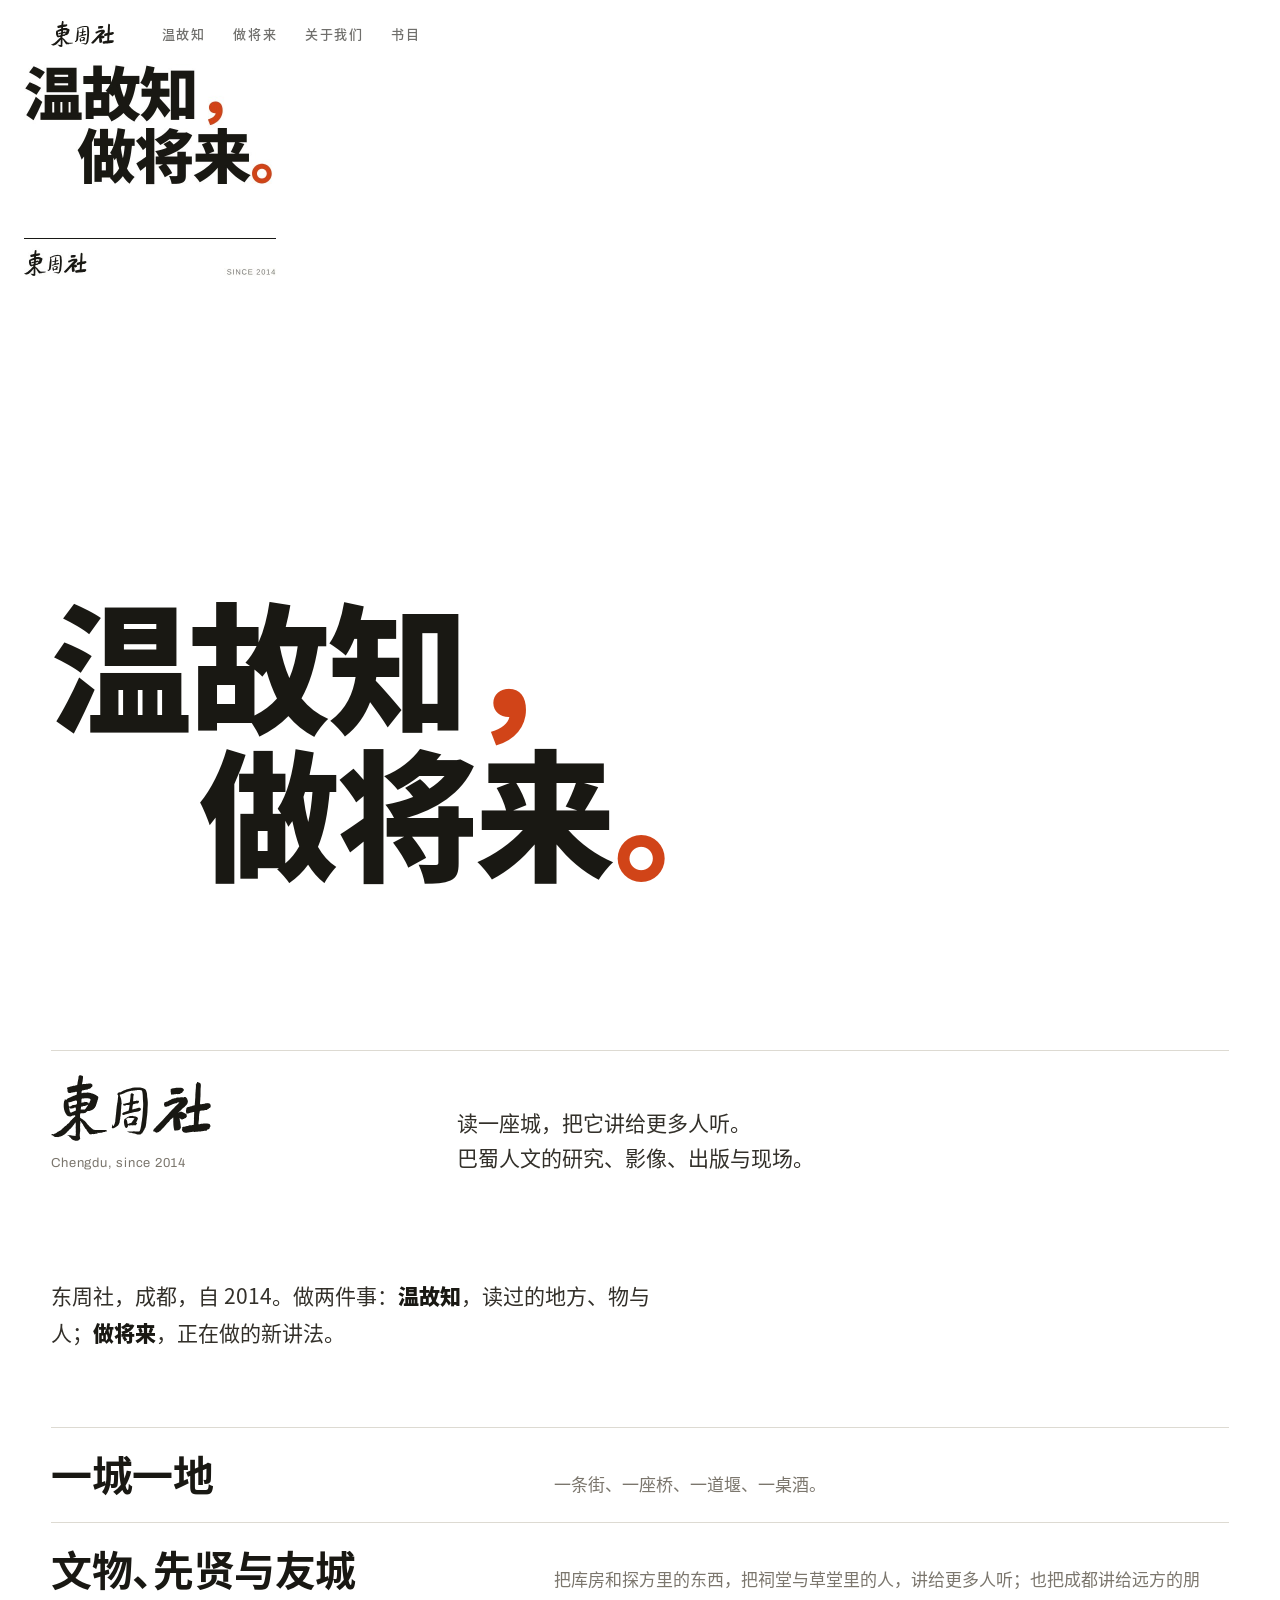
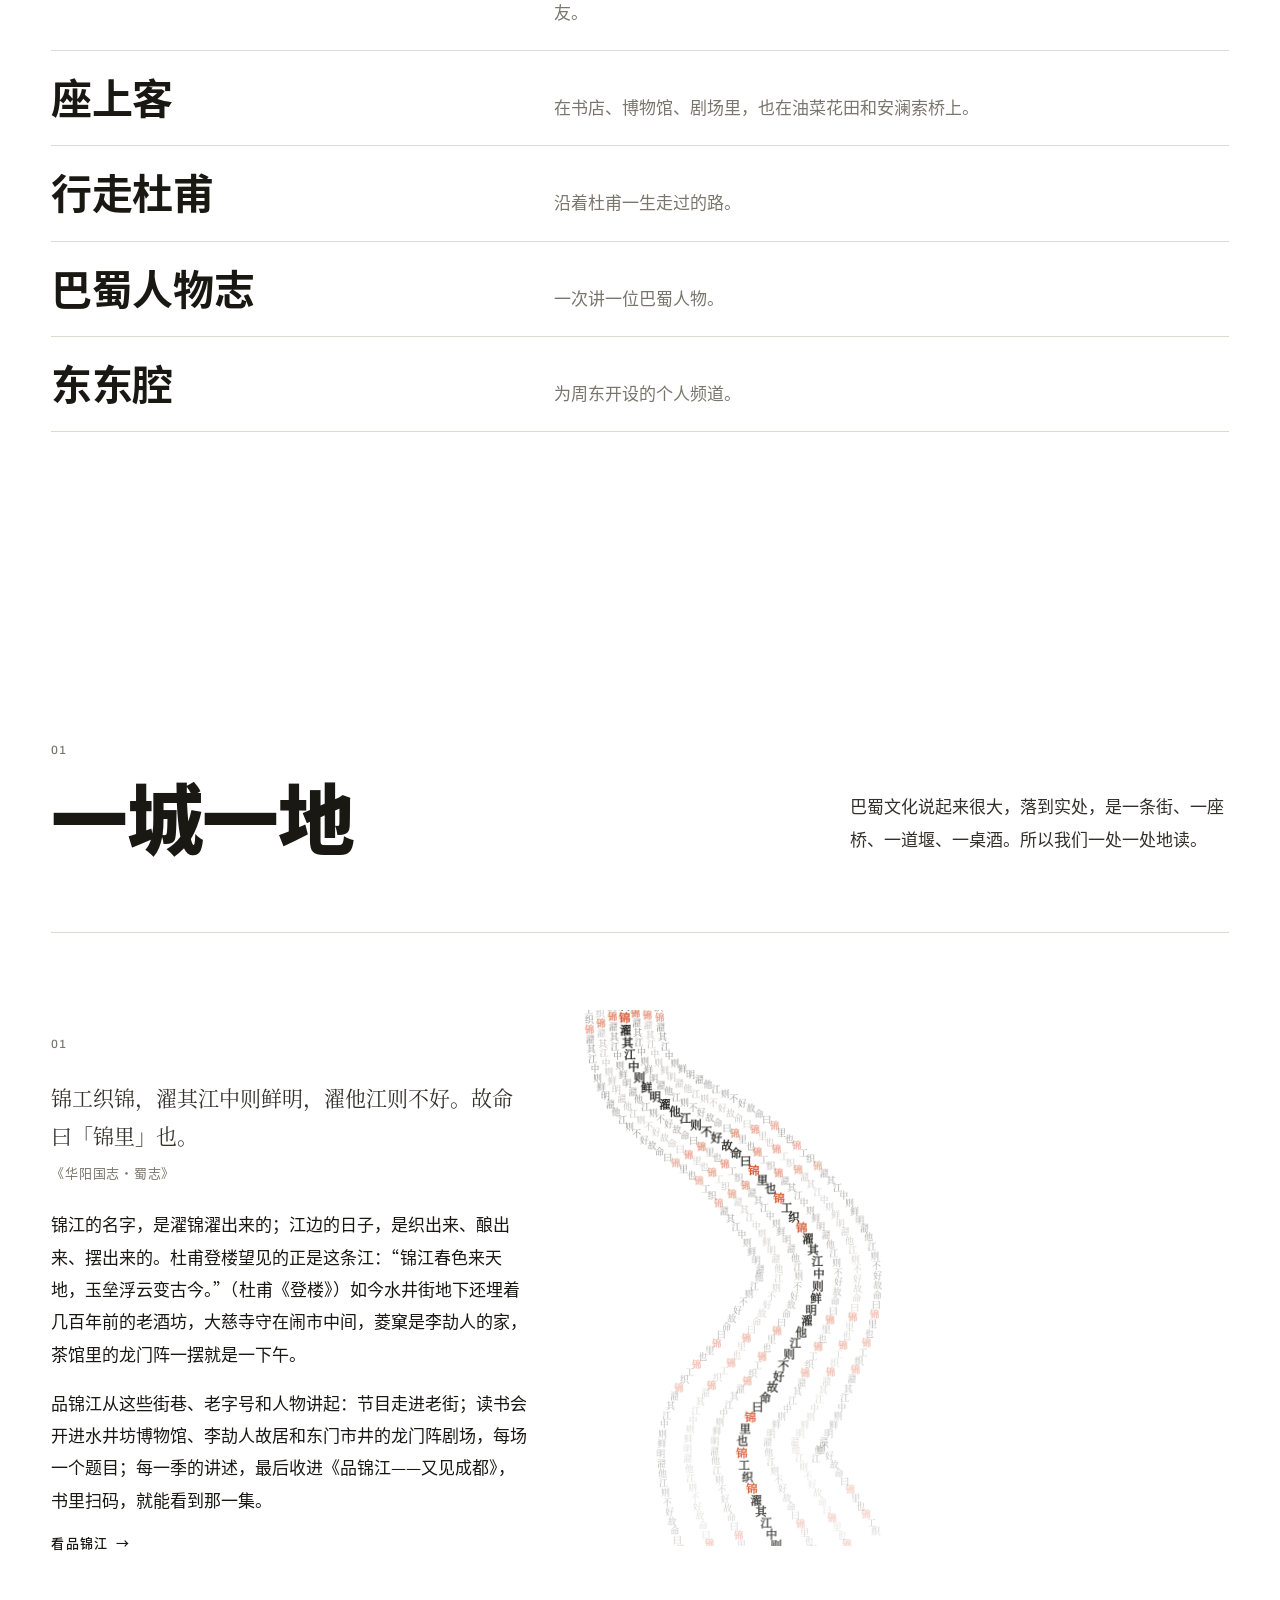
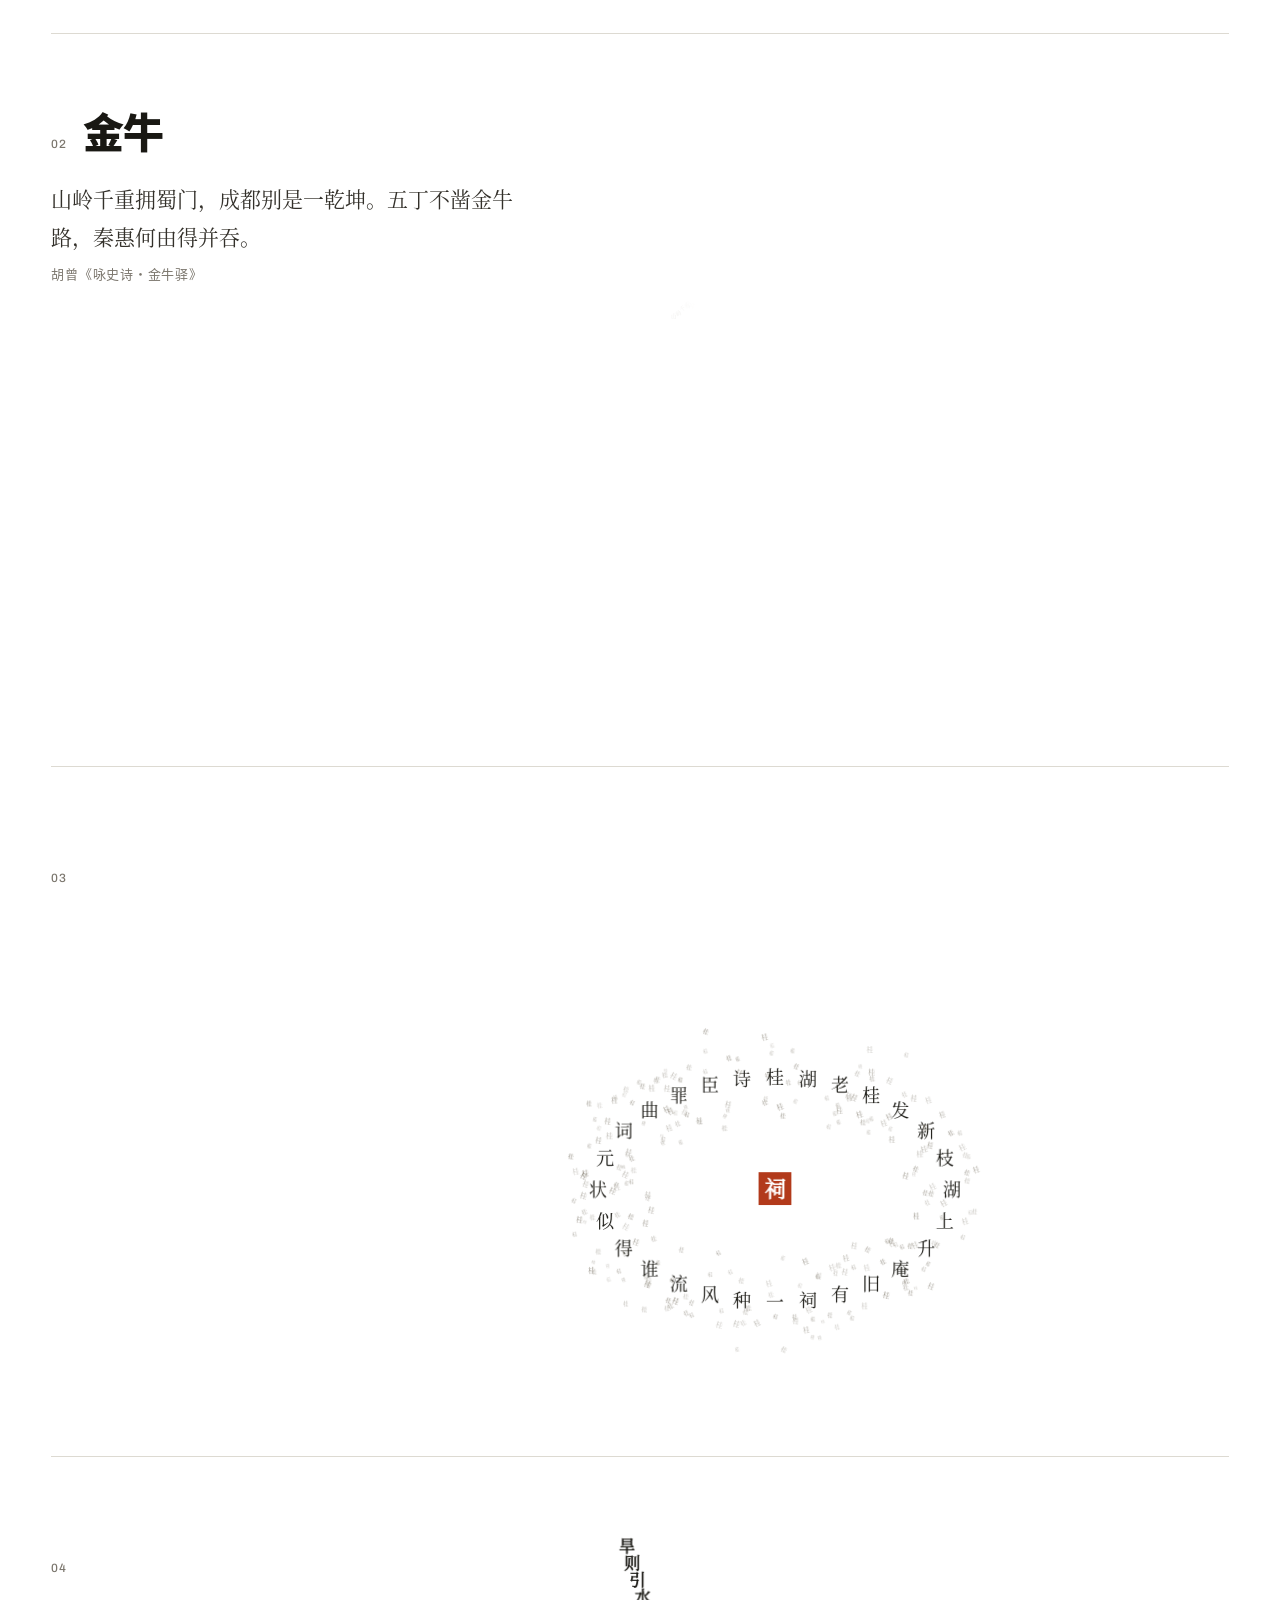
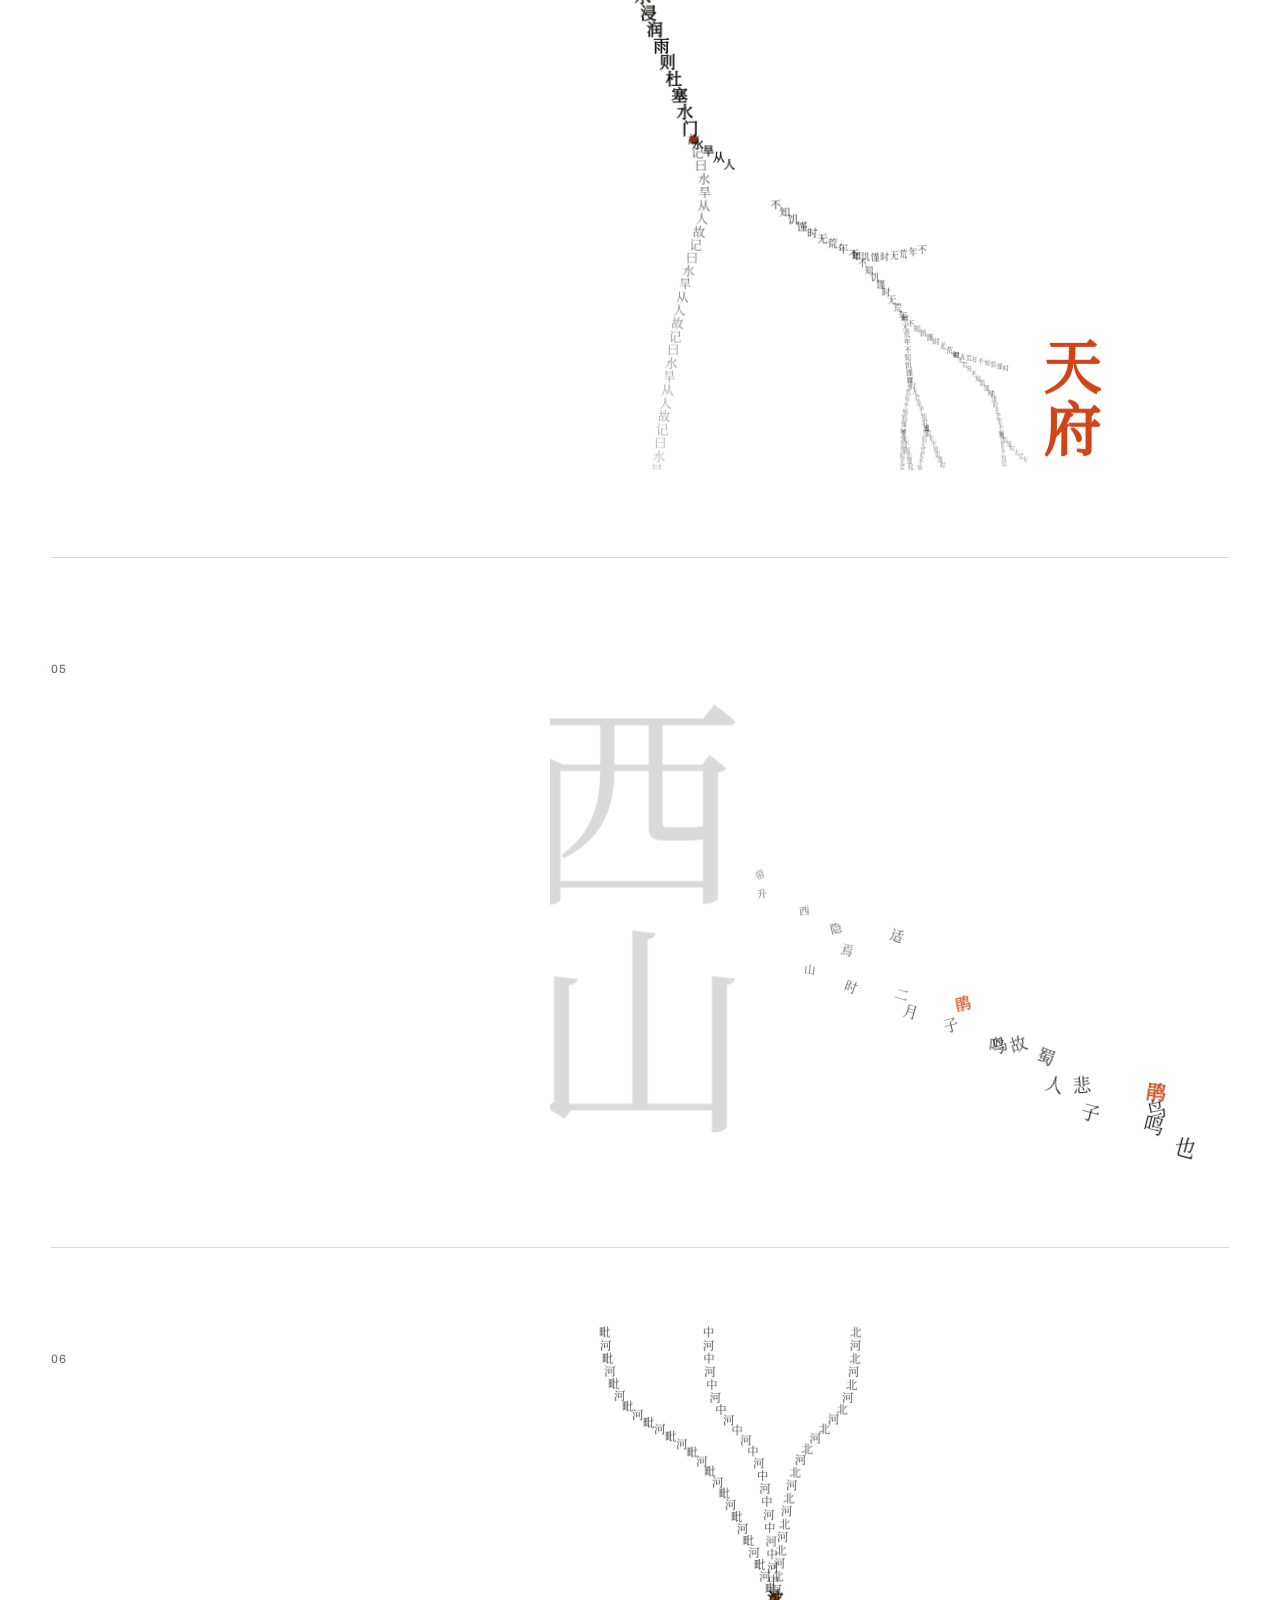
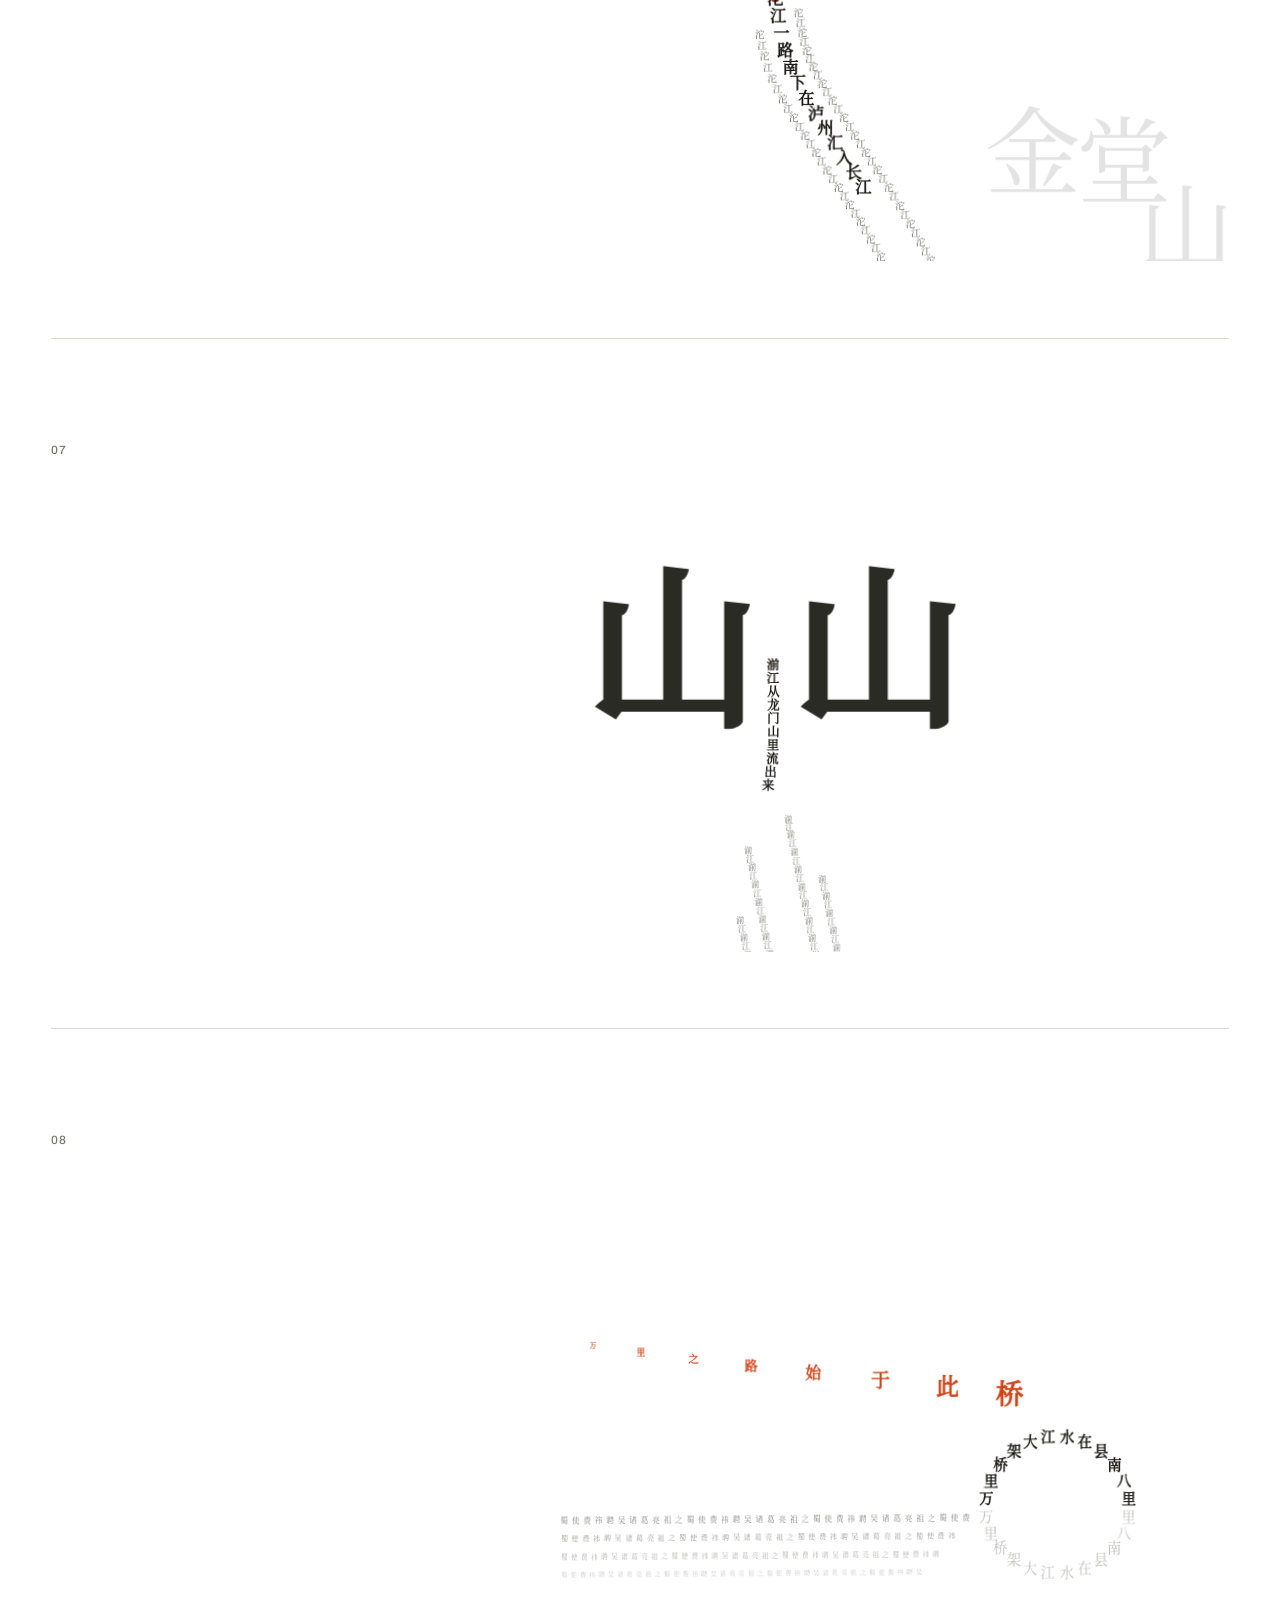
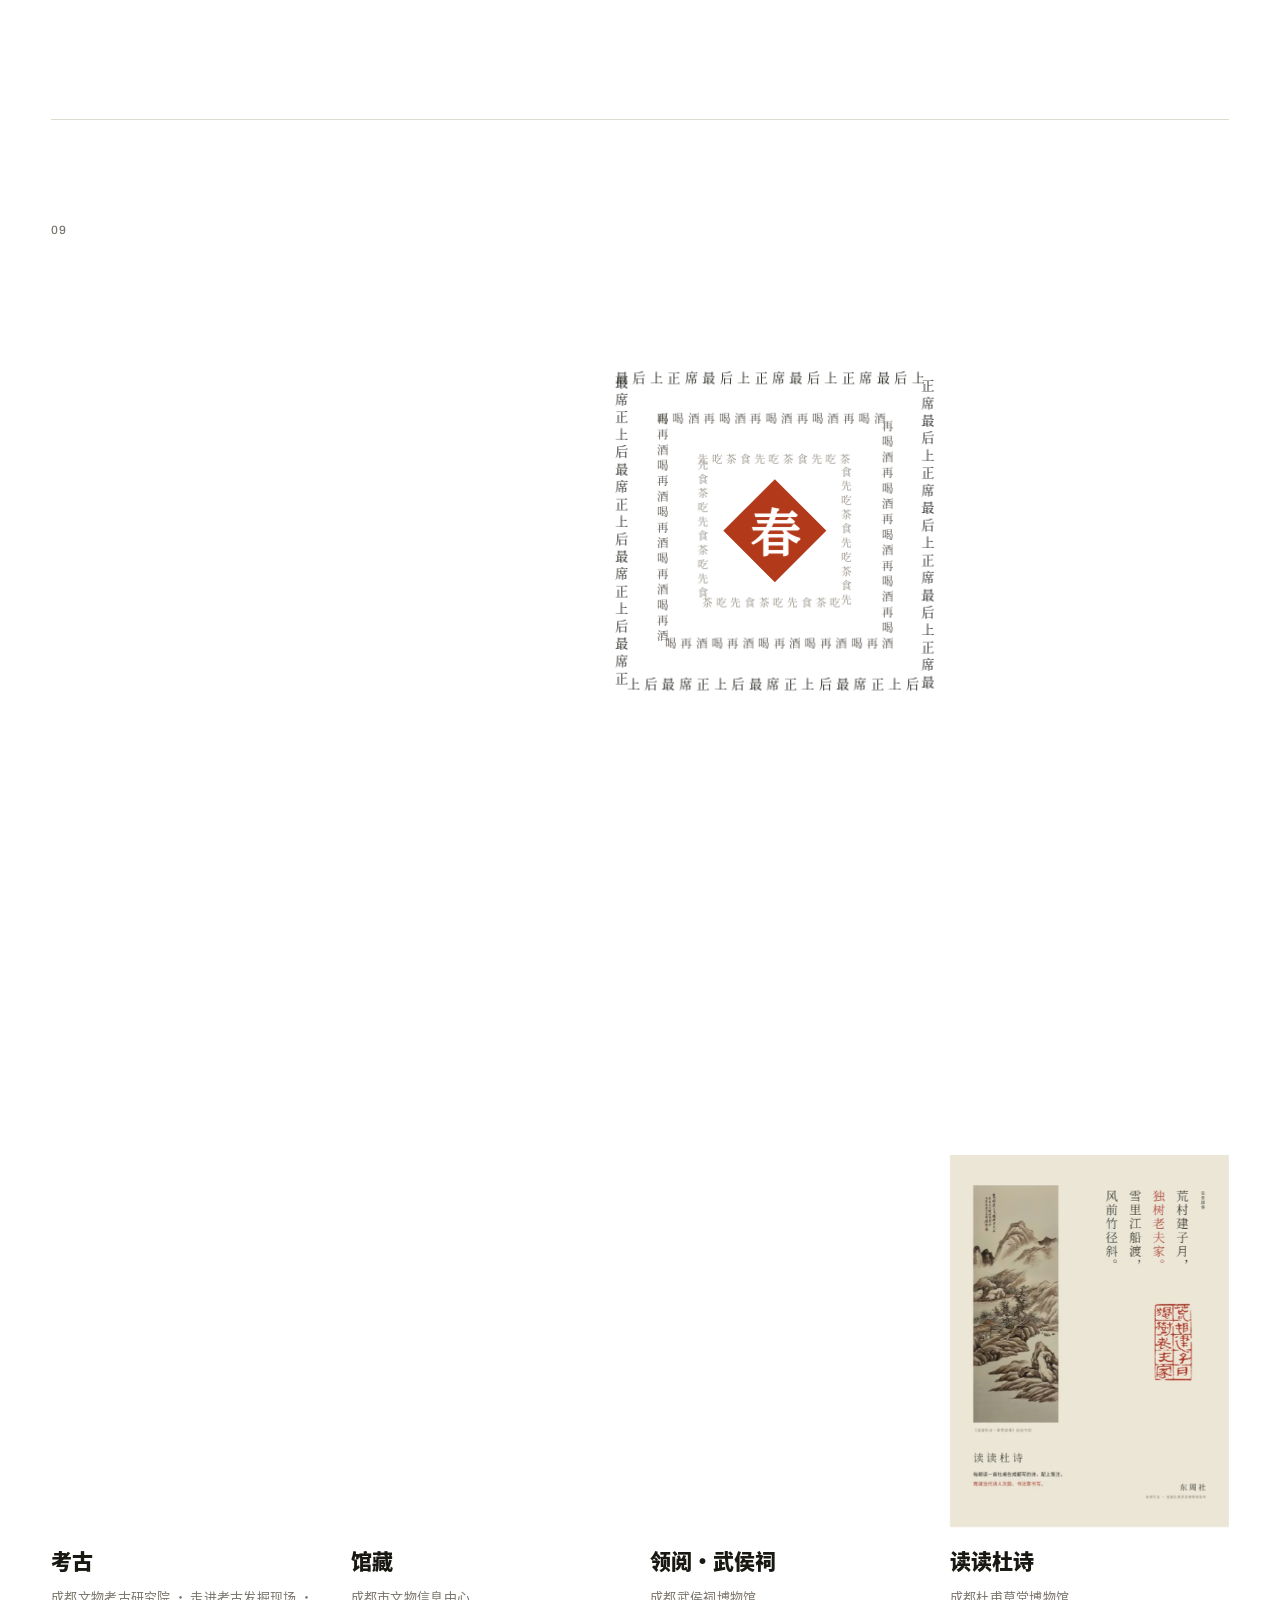
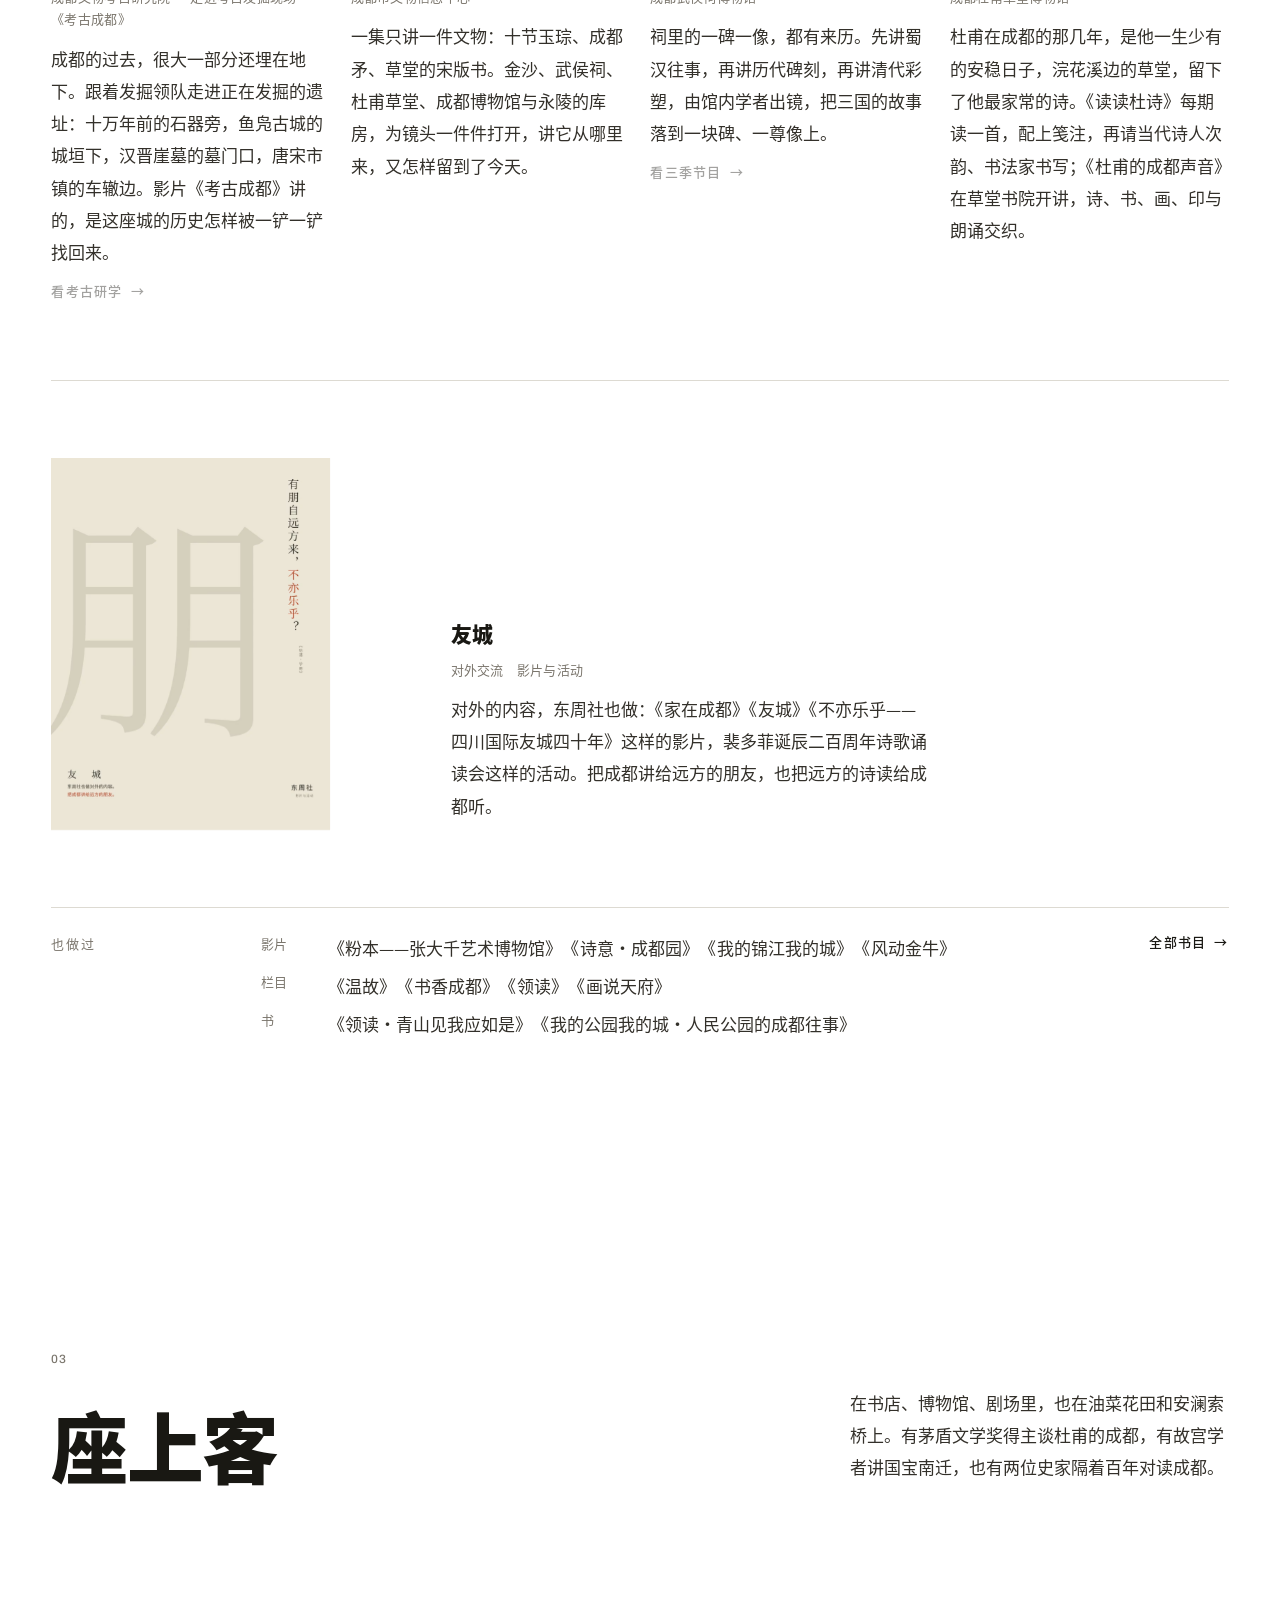
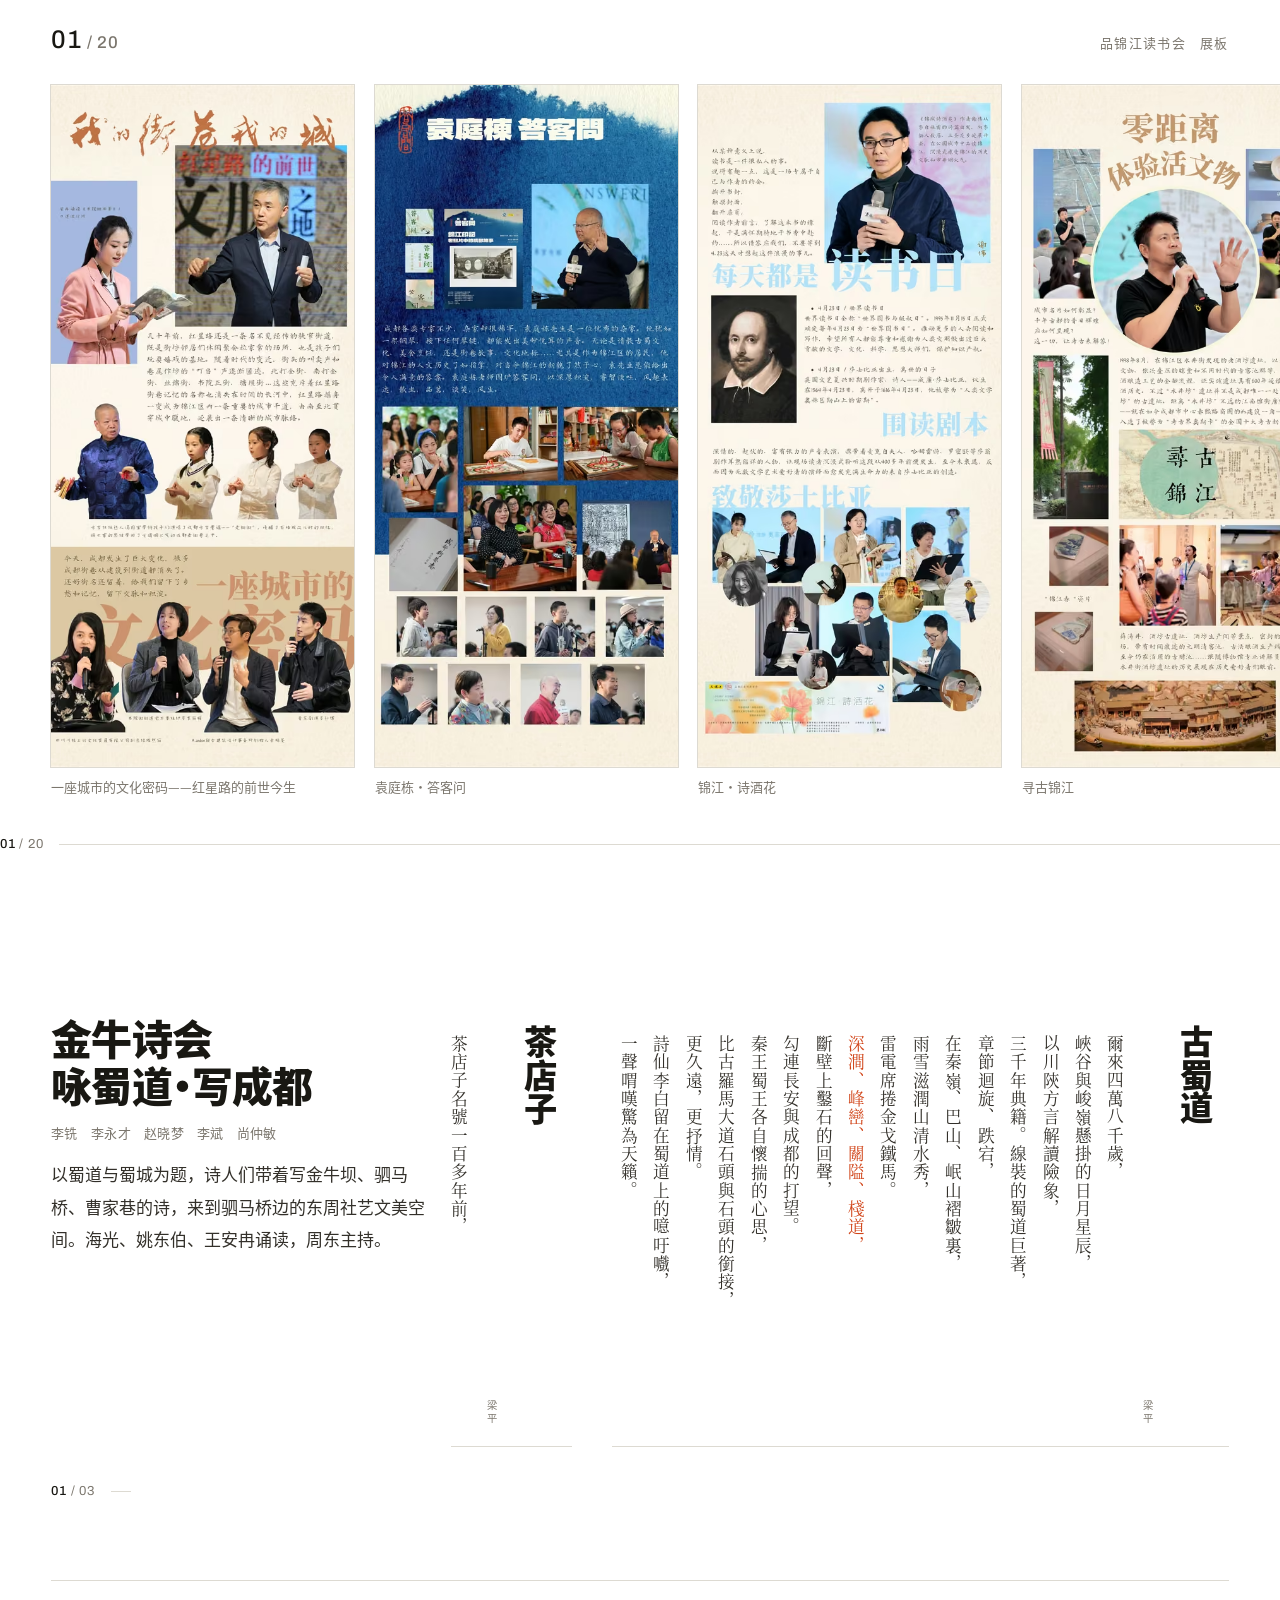
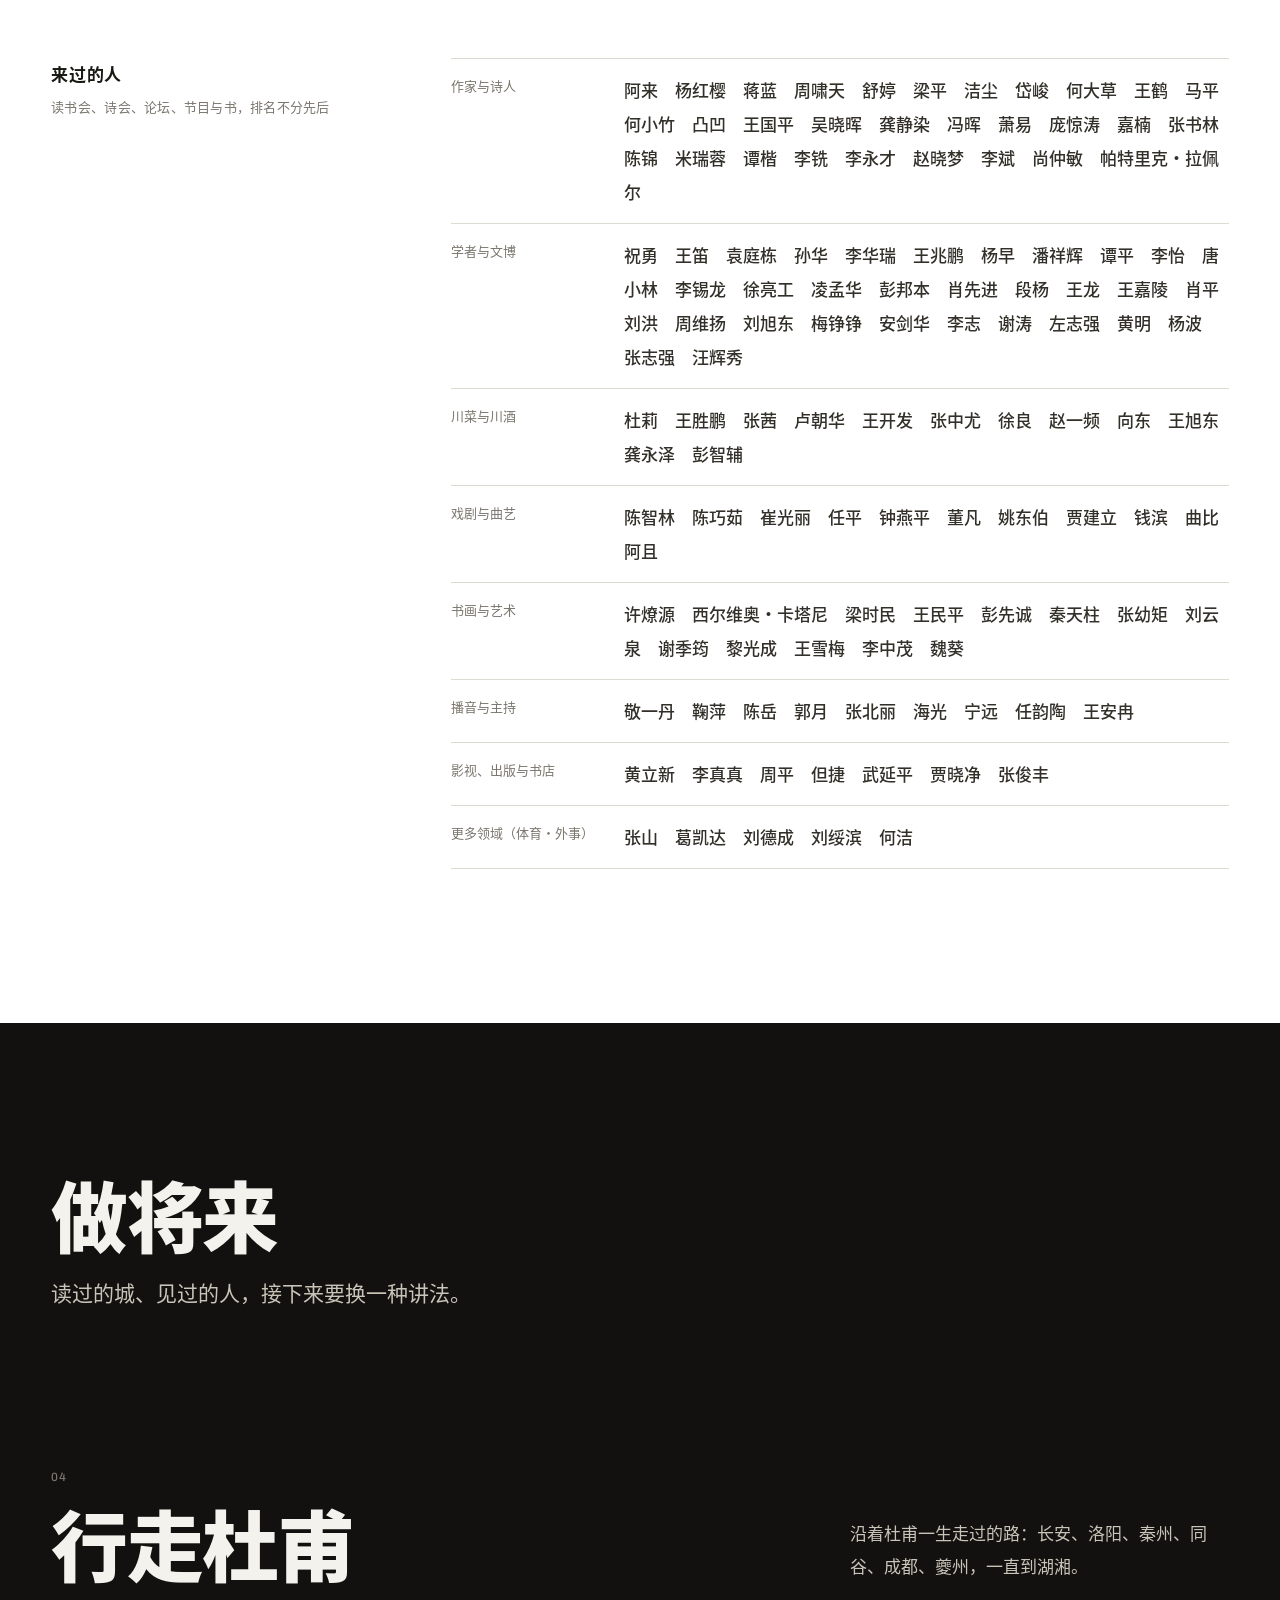
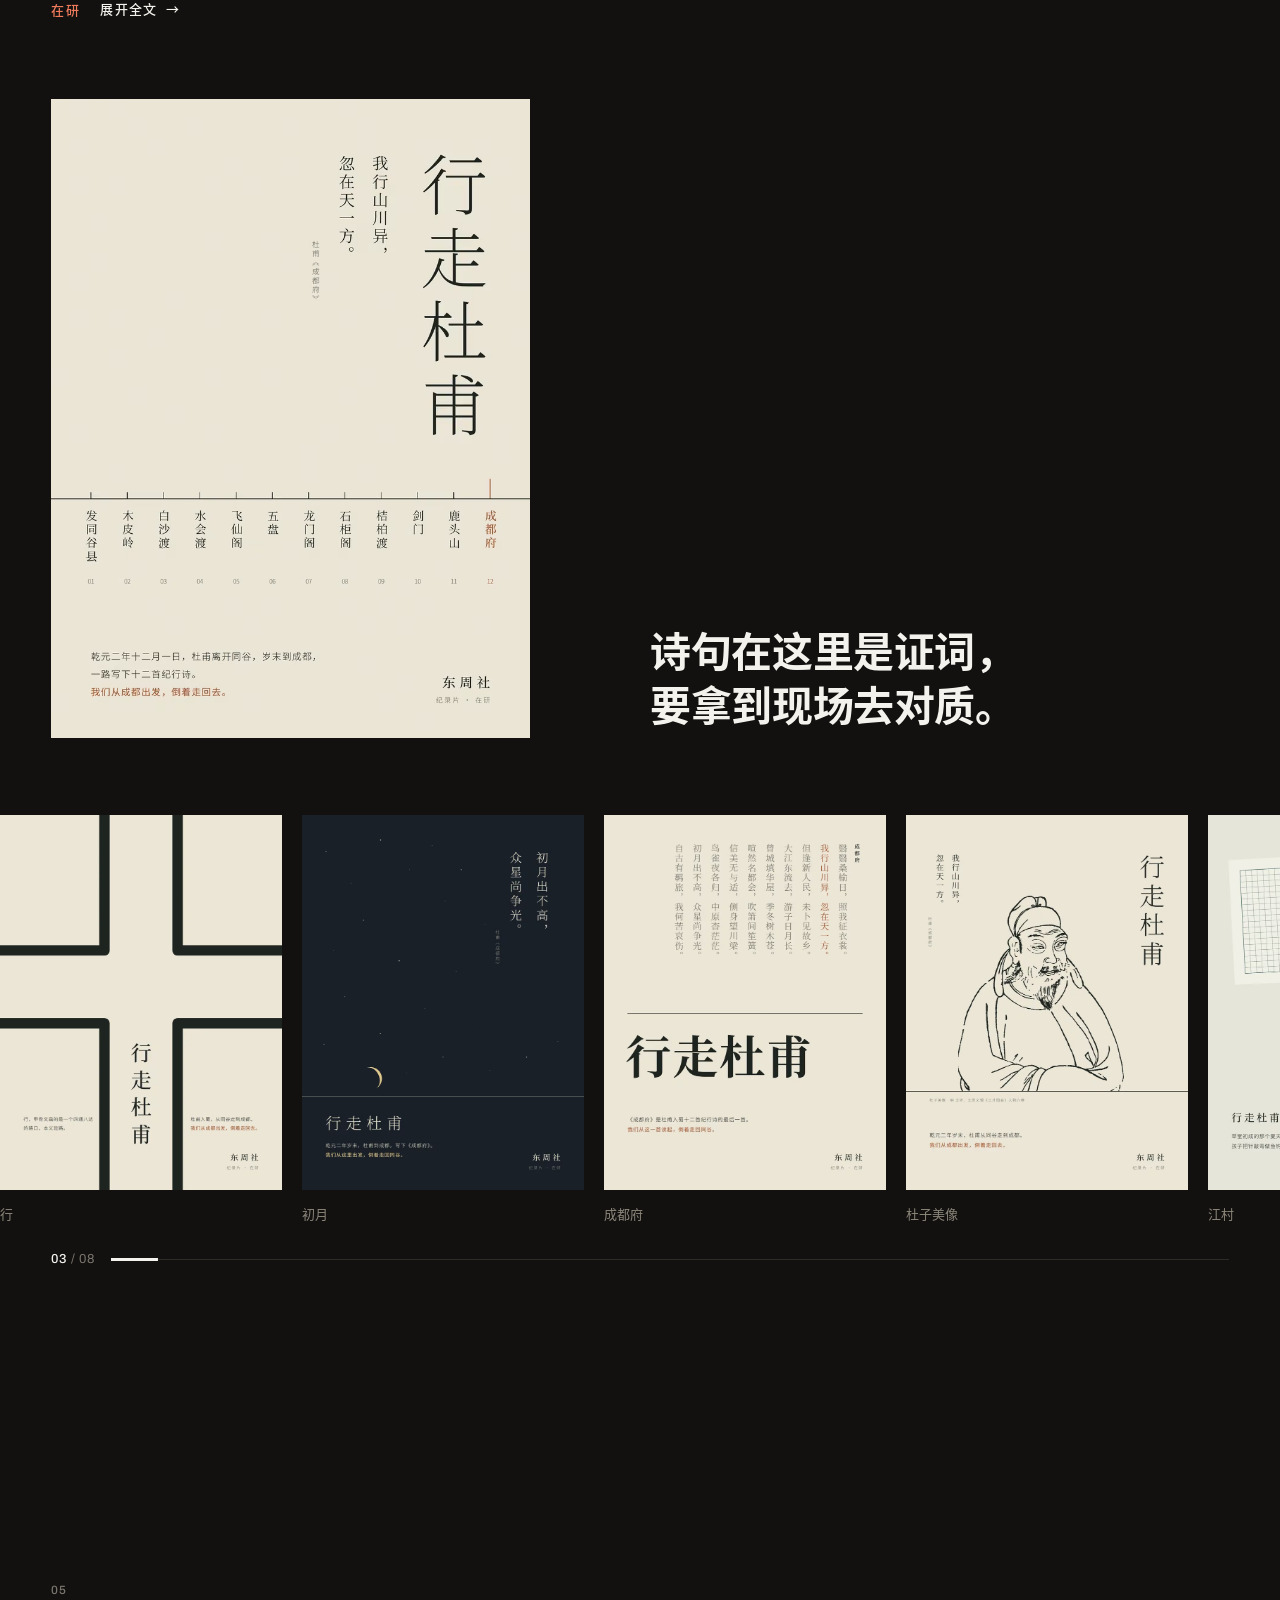
==== commit e8d6d7b3: "分享卡片与图标" ====
--- a/index.html
+++ b/index.html
@@ -8,6 +8,19 @@
 <script>(function(){try{if(sessionStorage.getItem("pc"))return}catch(e){}if(/[?&]pc\b/.test(location.search)){try{sessionStorage.setItem("pc","1")}catch(e){}return}if(matchMedia("(max-width: 720px) and (pointer: coarse)").matches)location.replace("m.html"+location.hash)})();</script>
 <title>东周社 · 温故知，做将来</title>
 <meta name="description" content="温故知，做将来。东周社，巴蜀人文，自 2014。">
+<link rel="icon" href="favicon.ico" sizes="32x32">
+<link rel="icon" href="assets/img/share/icon-192.png" type="image/png" sizes="192x192">
+<link rel="apple-touch-icon" href="assets/img/share/icon-180.png">
+<meta property="og:type" content="website">
+<meta property="og:site_name" content="东周社">
+<meta property="og:title" content="东周社 · 温故知，做将来">
+<meta property="og:description" content="温故知，做将来。东周社，巴蜀人文，自 2014。">
+<meta property="og:url" content="https://sydonz.github.io/site/">
+<meta property="og:image" content="https://sydonz.github.io/site/assets/img/share/share.jpg">
+<meta property="og:image:width" content="1200">
+<meta property="og:image:height" content="630">
+<meta name="twitter:card" content="summary_large_image">
+<meta itemprop="image" content="https://sydonz.github.io/site/assets/img/share/share-sq.jpg">
 <link rel="preload" href="assets/fonts/dzs-sans-900.woff2" as="font" type="font/woff2" crossorigin>
 <link rel="preload" href="assets/fonts/dzs-sans-400.woff2" as="font" type="font/woff2" crossorigin>
 <link rel="stylesheet" href="assets/css/bai.css">
@@ -17,6 +30,7 @@
 <script src="assets/js/lightbox.js" defer></script>
 </head>
 <body>
+<img src="assets/img/share/share-sq.jpg" alt="" width="300" height="300" hidden>
 <a class="skip" href="#main">跳到正文</a>
 <header class="nav" data-tone="light">
   <a class="nav__brand" href="#top" aria-label="东周社，回到页首"><img src="assets/img/logo/dzs-zi.svg" alt="" width="77" height="32"></a>
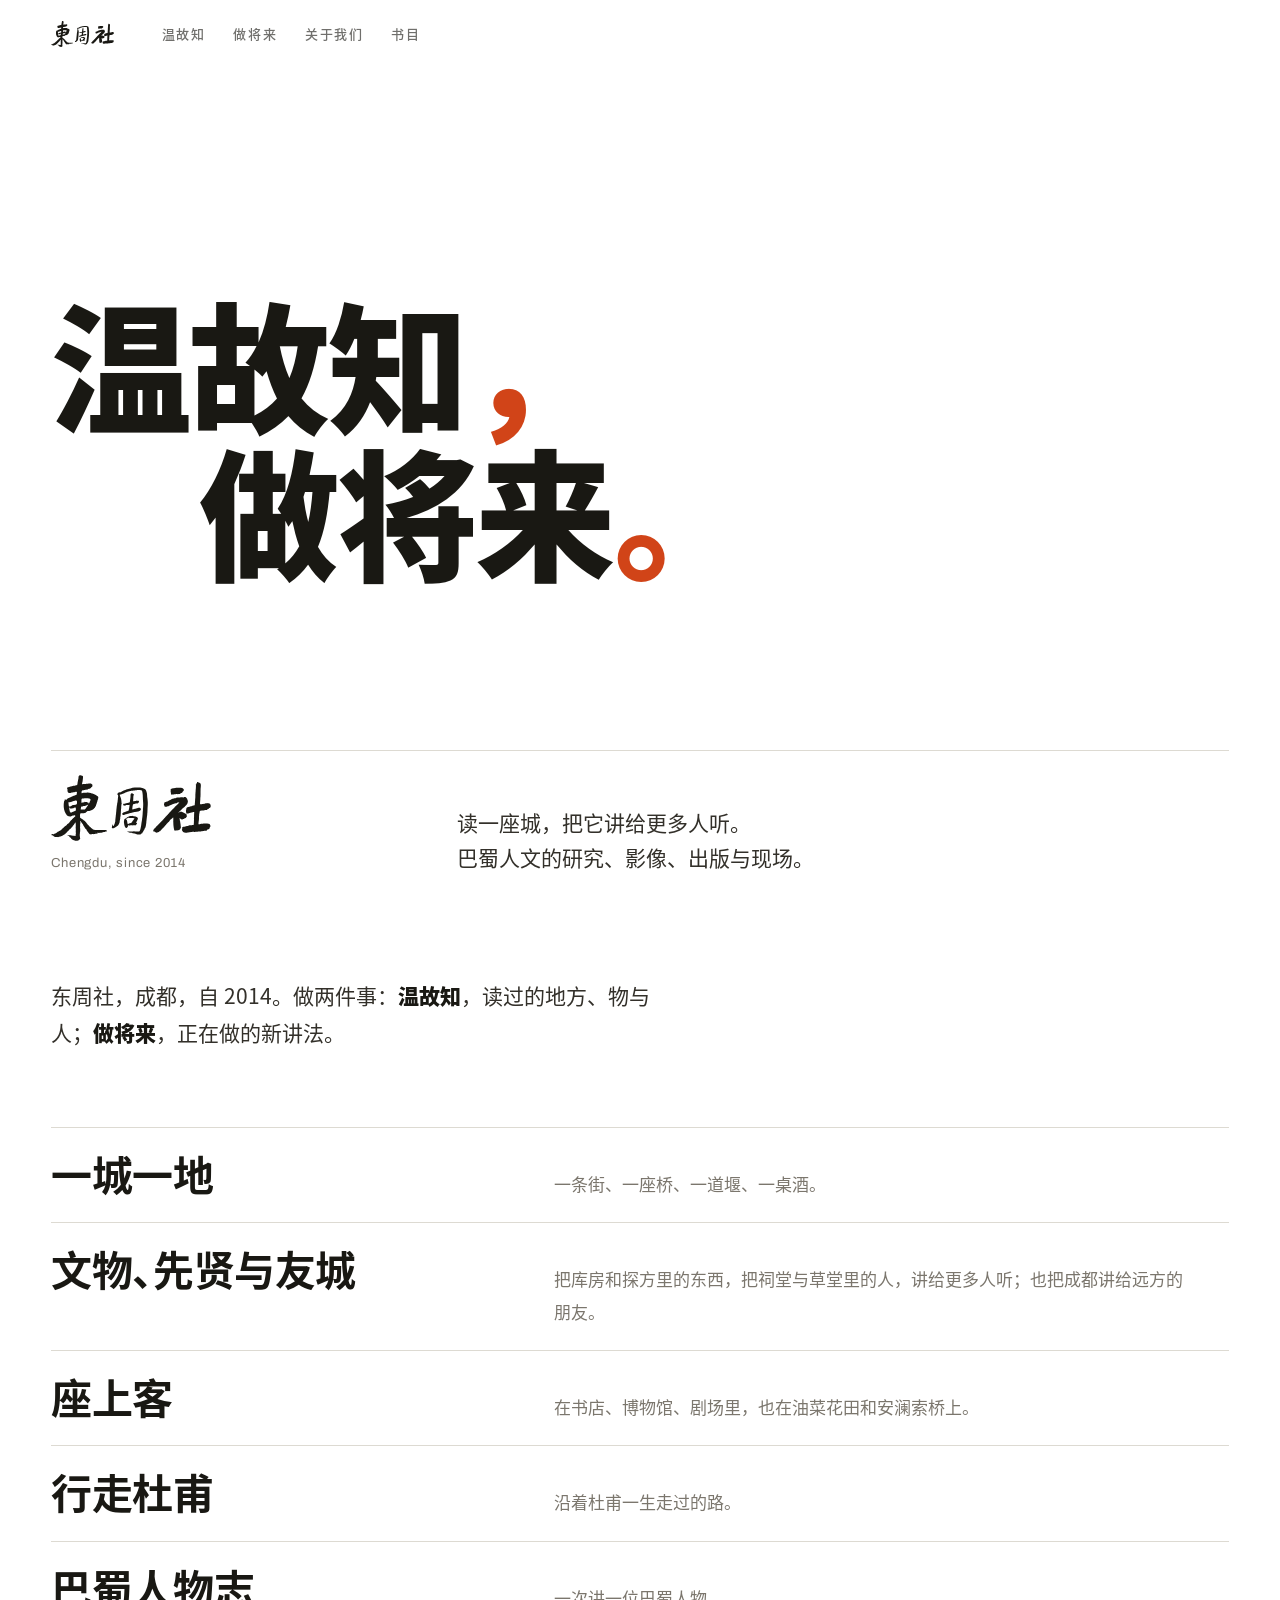
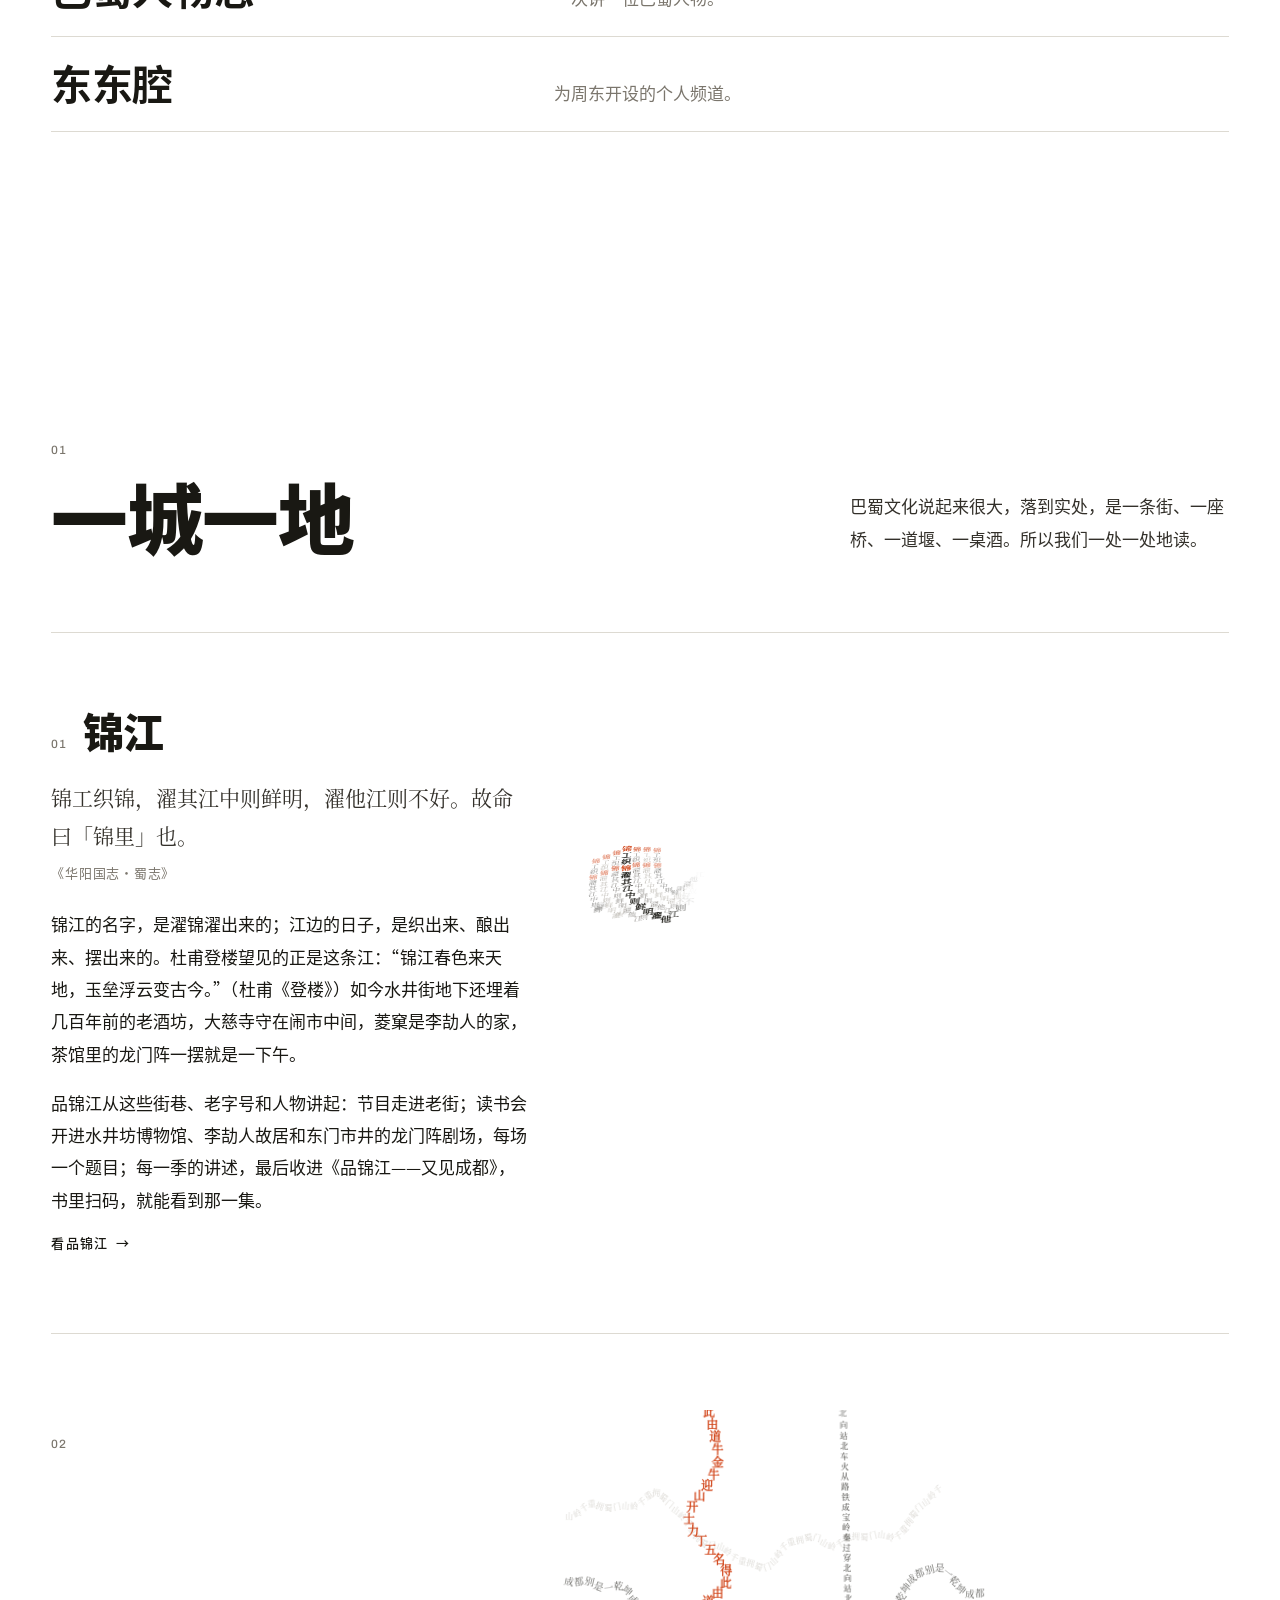
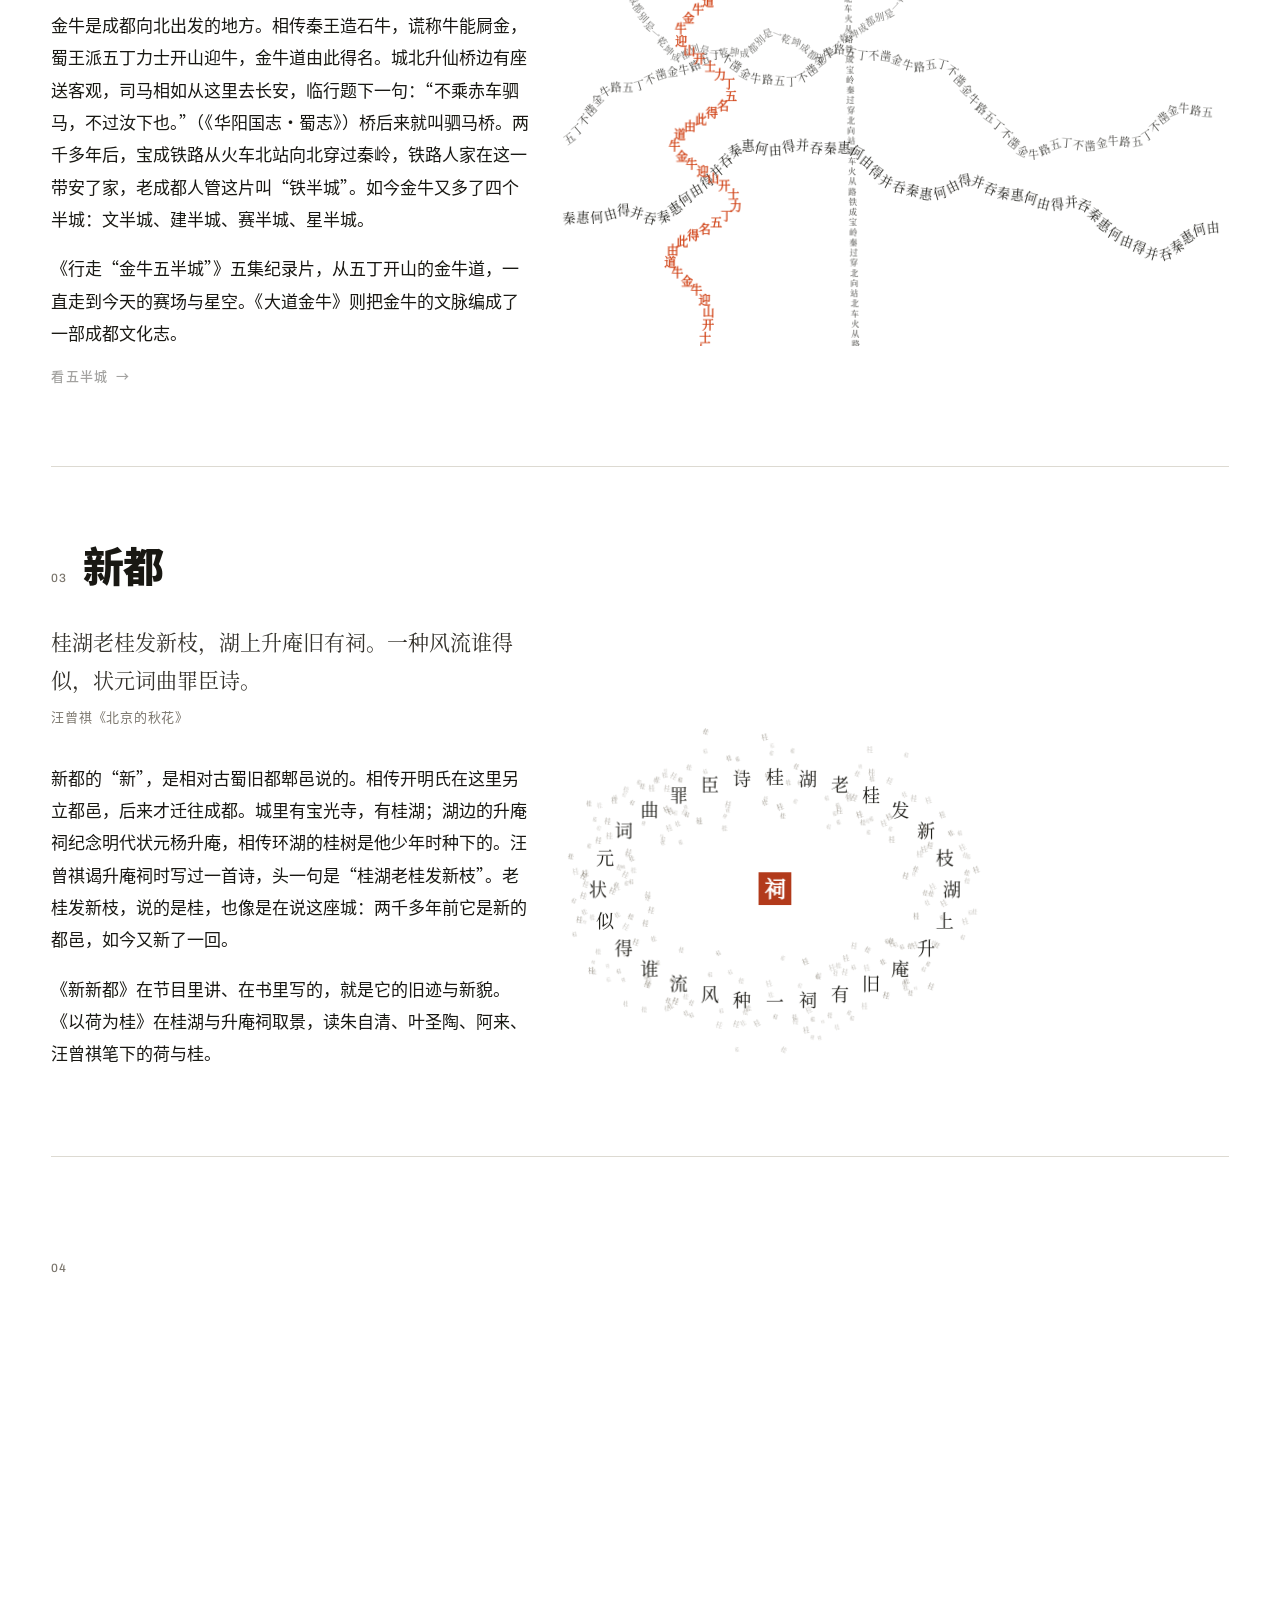
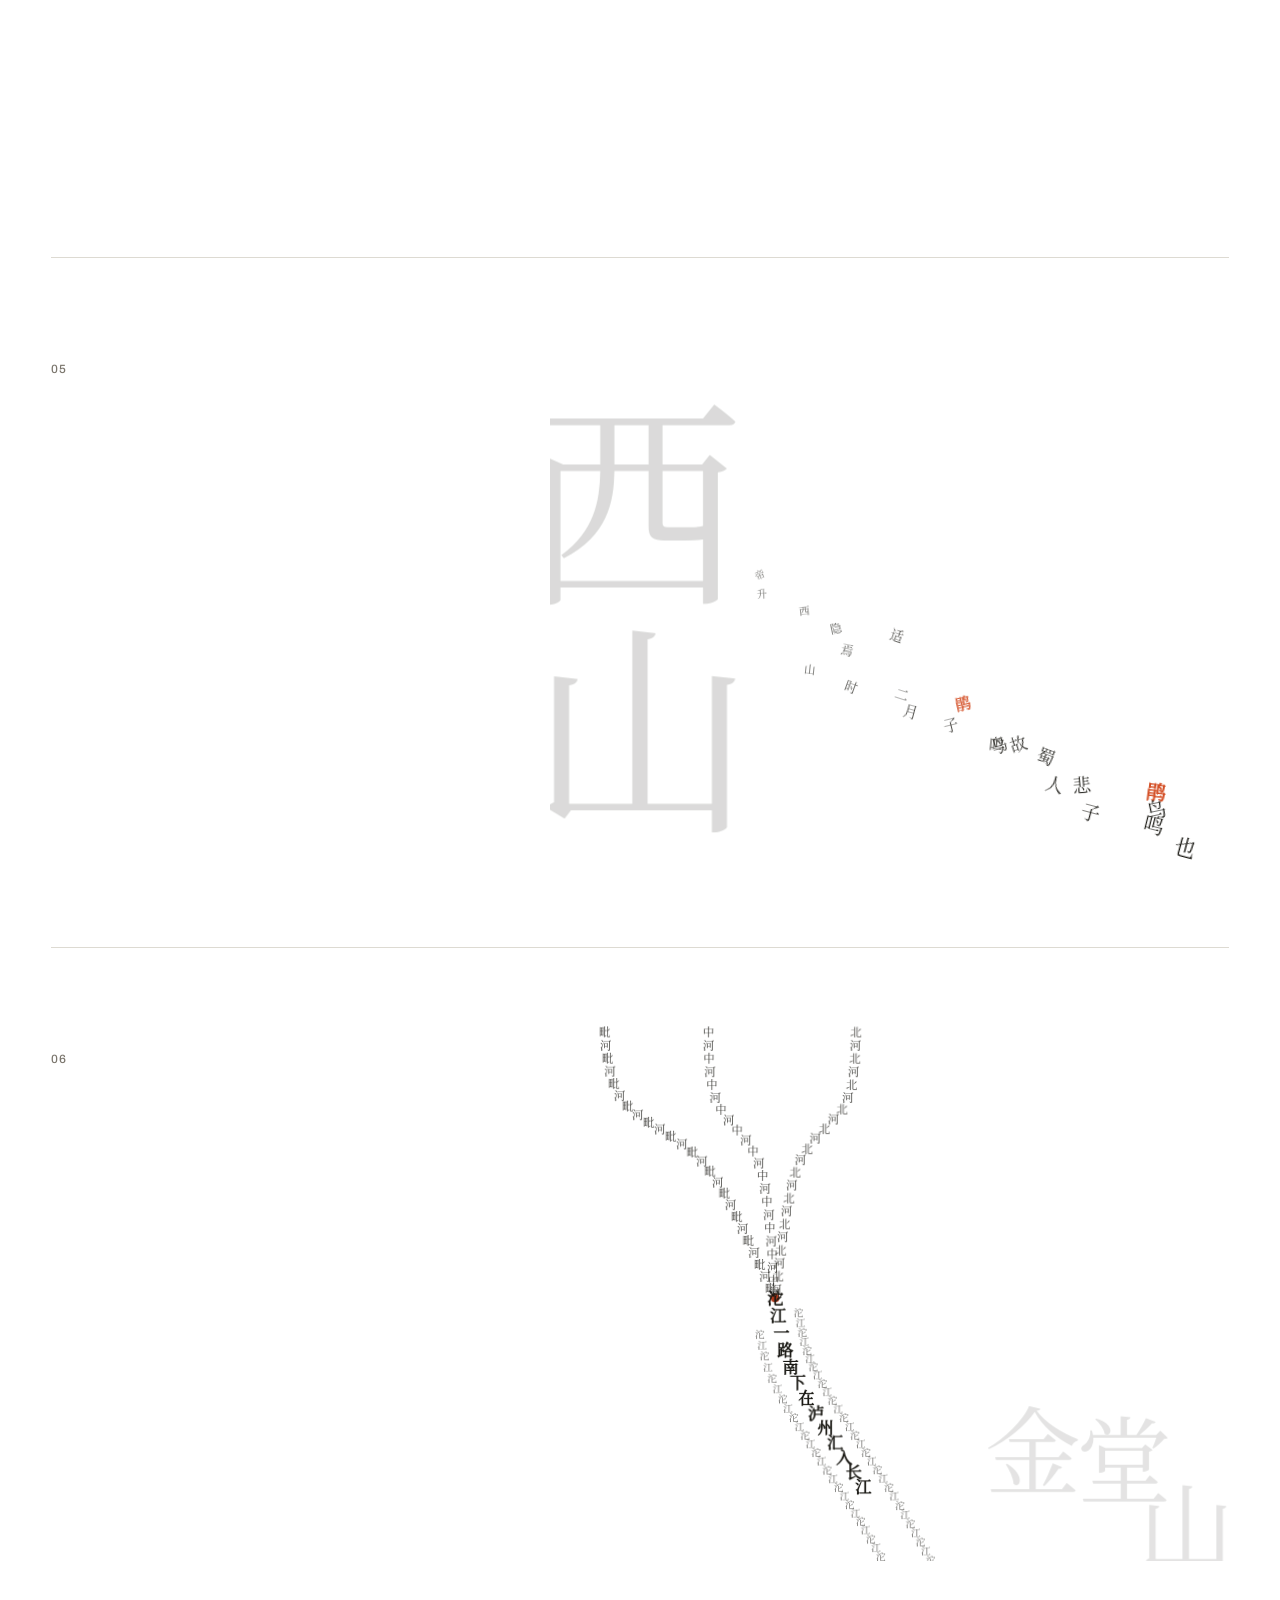
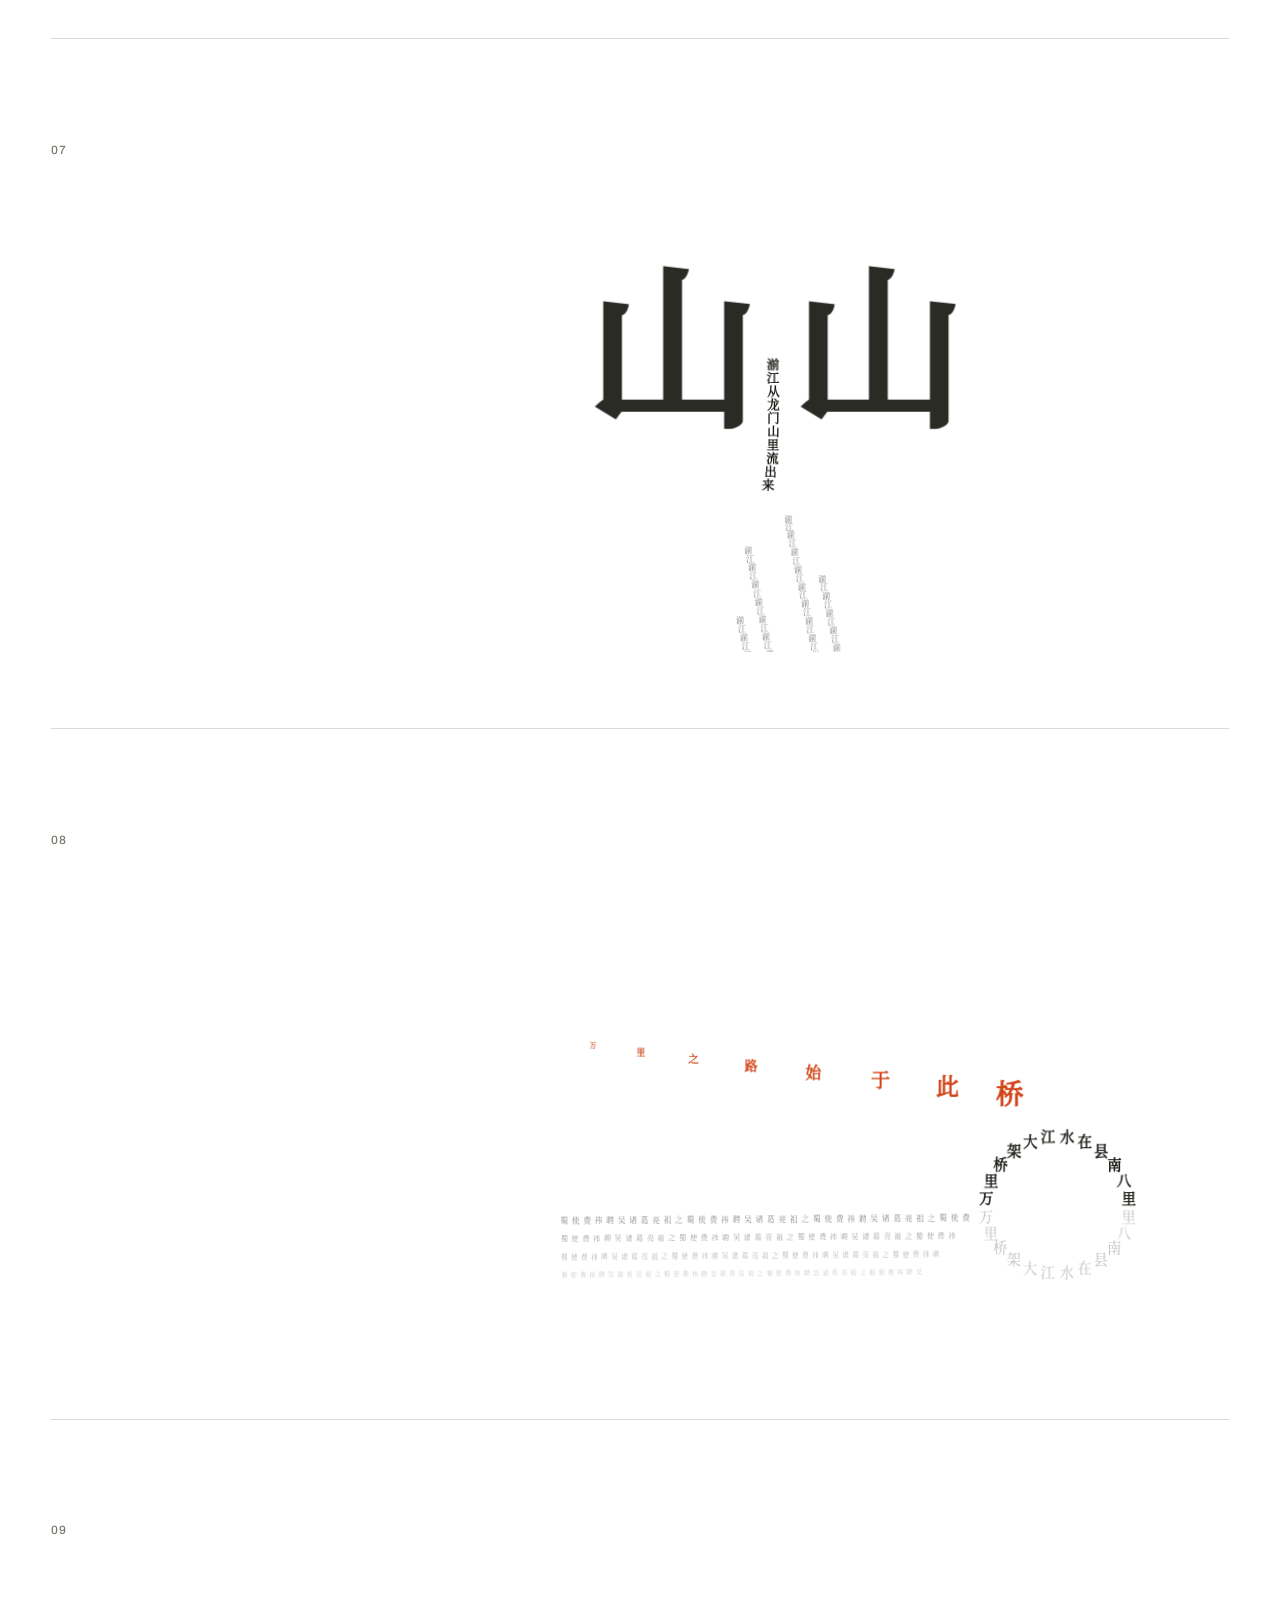
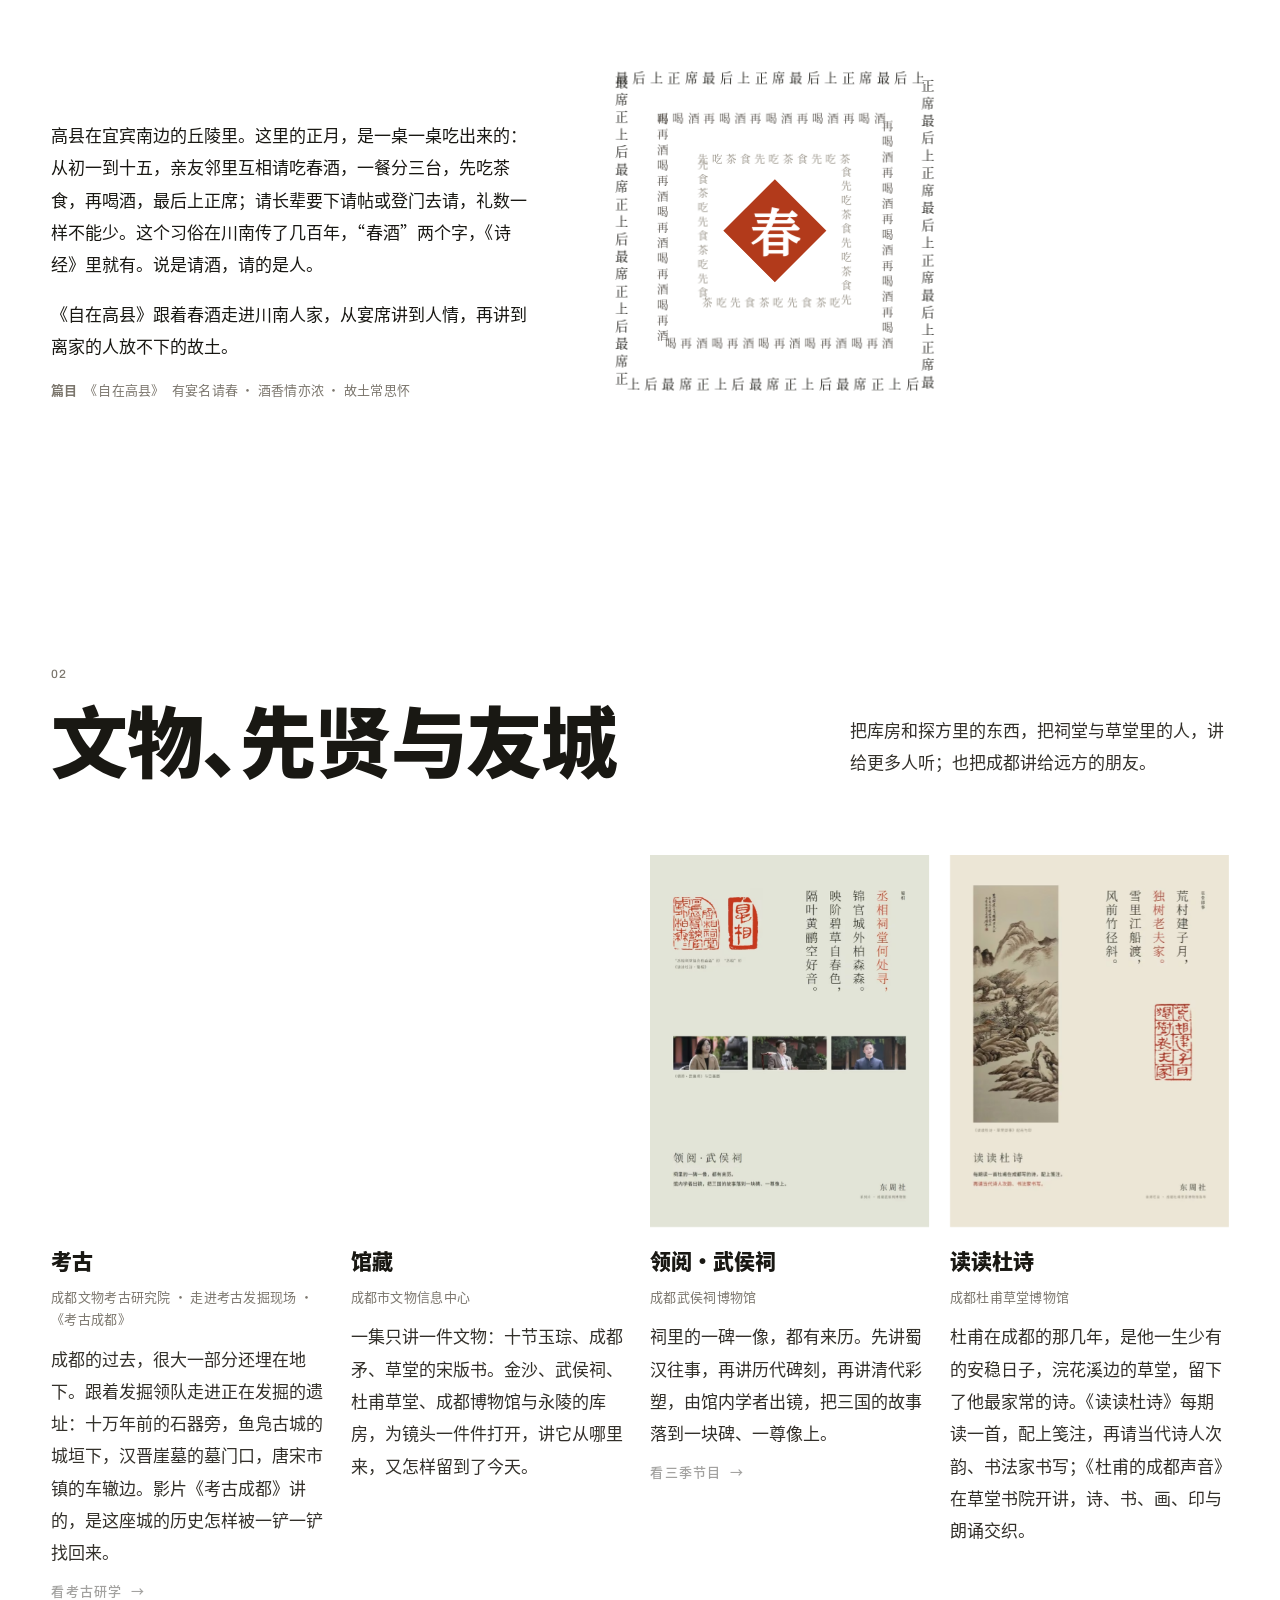
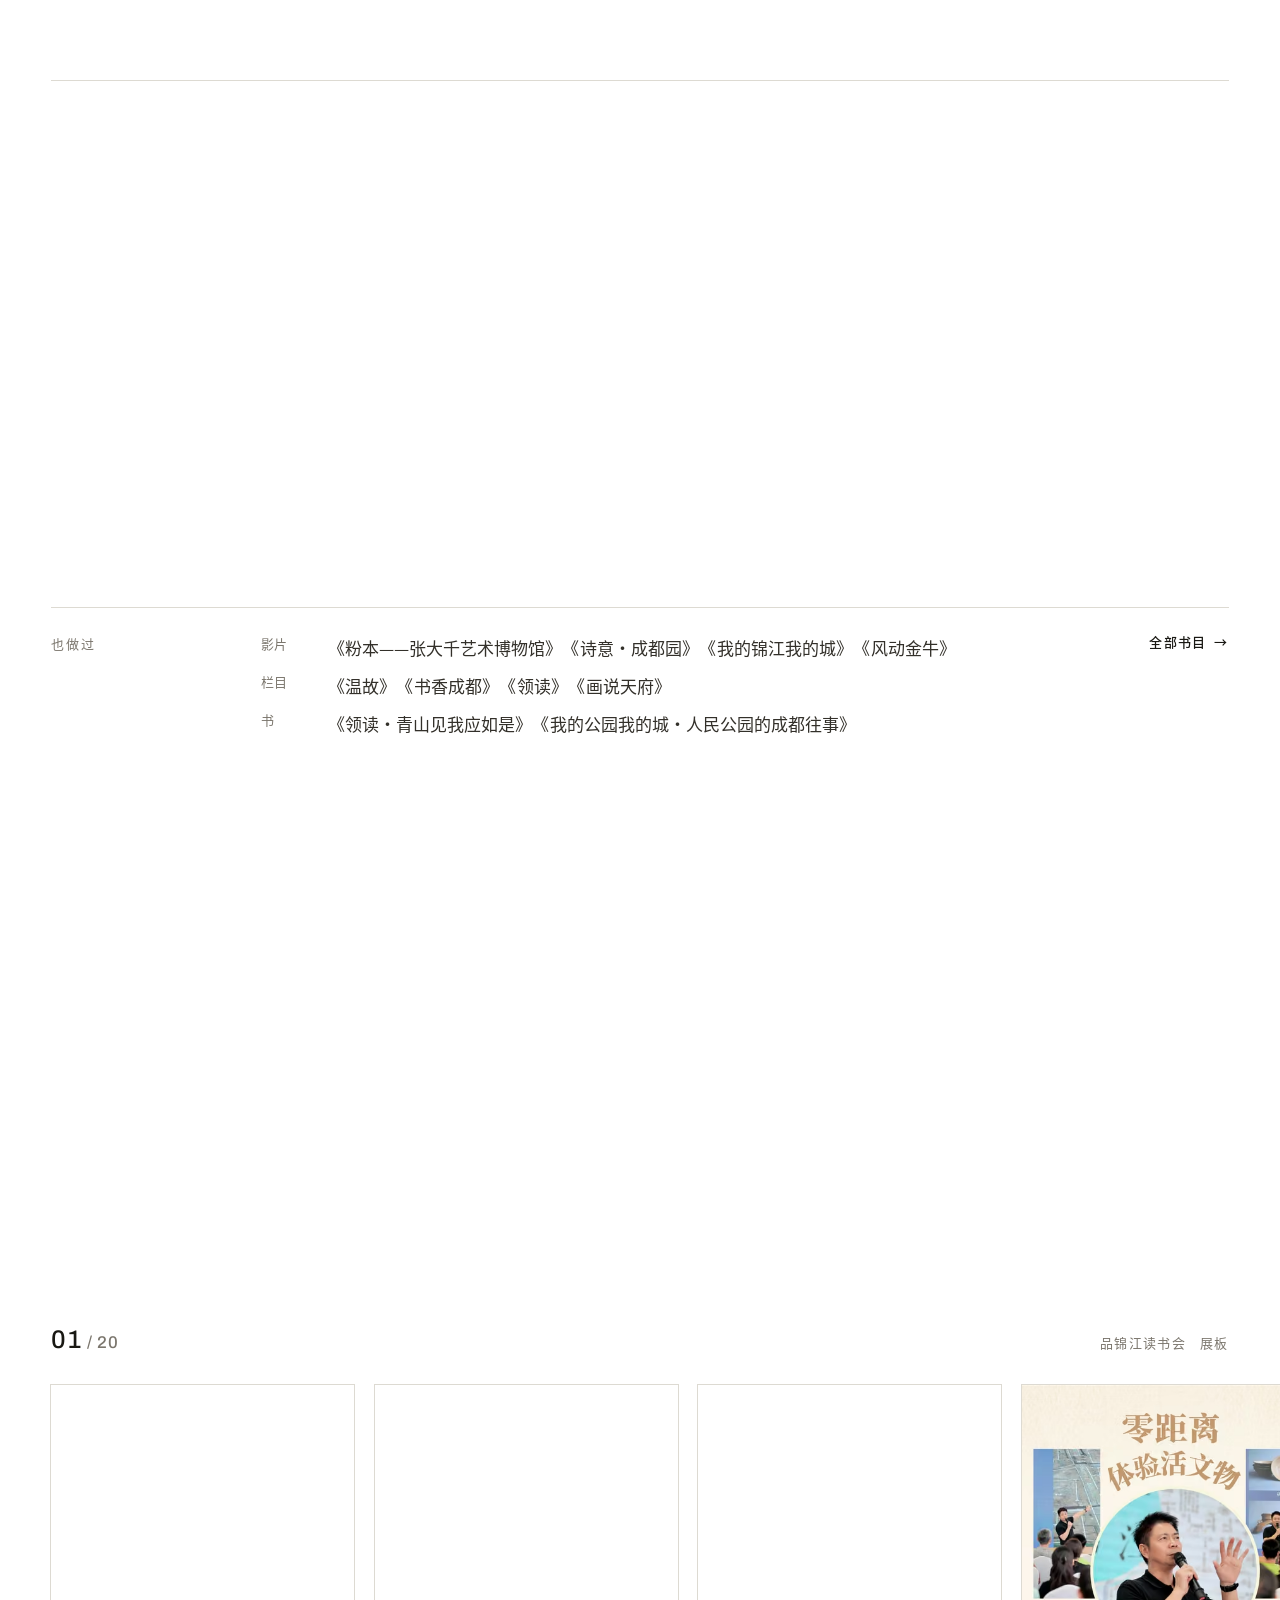
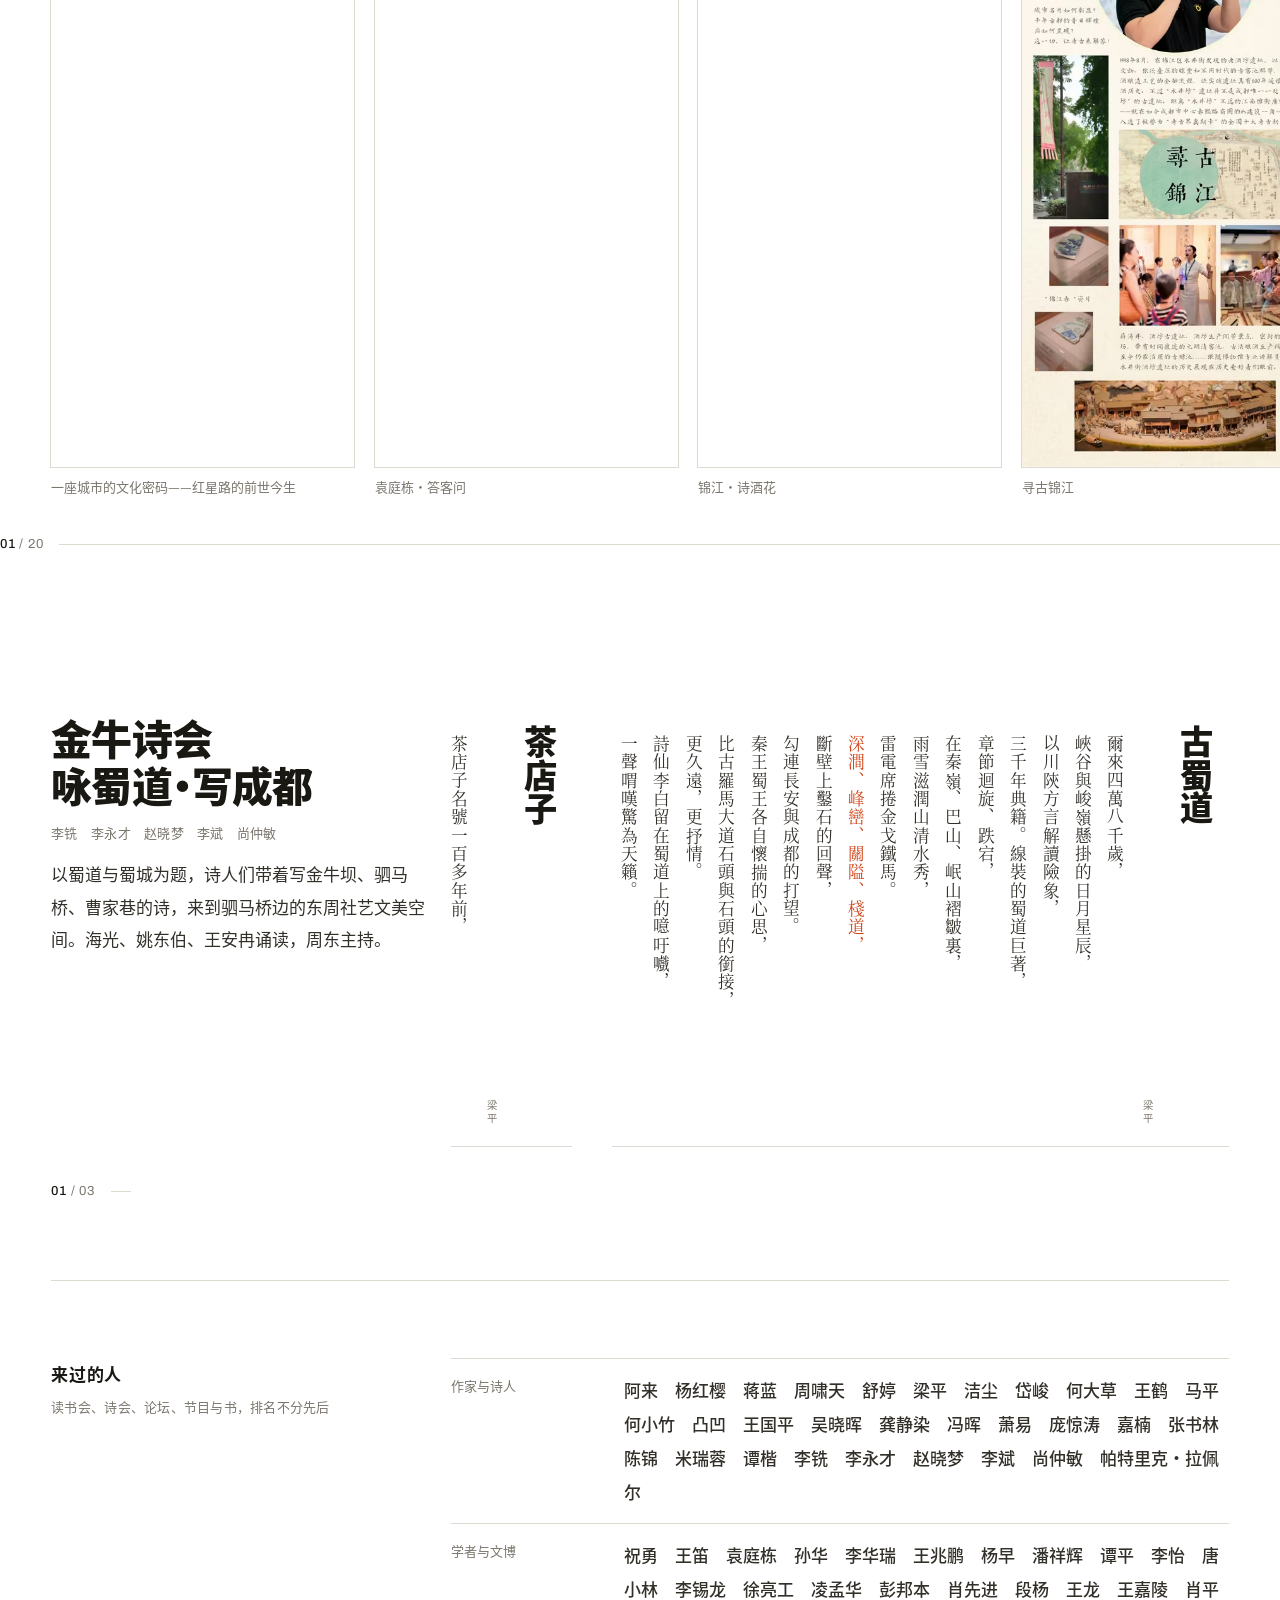
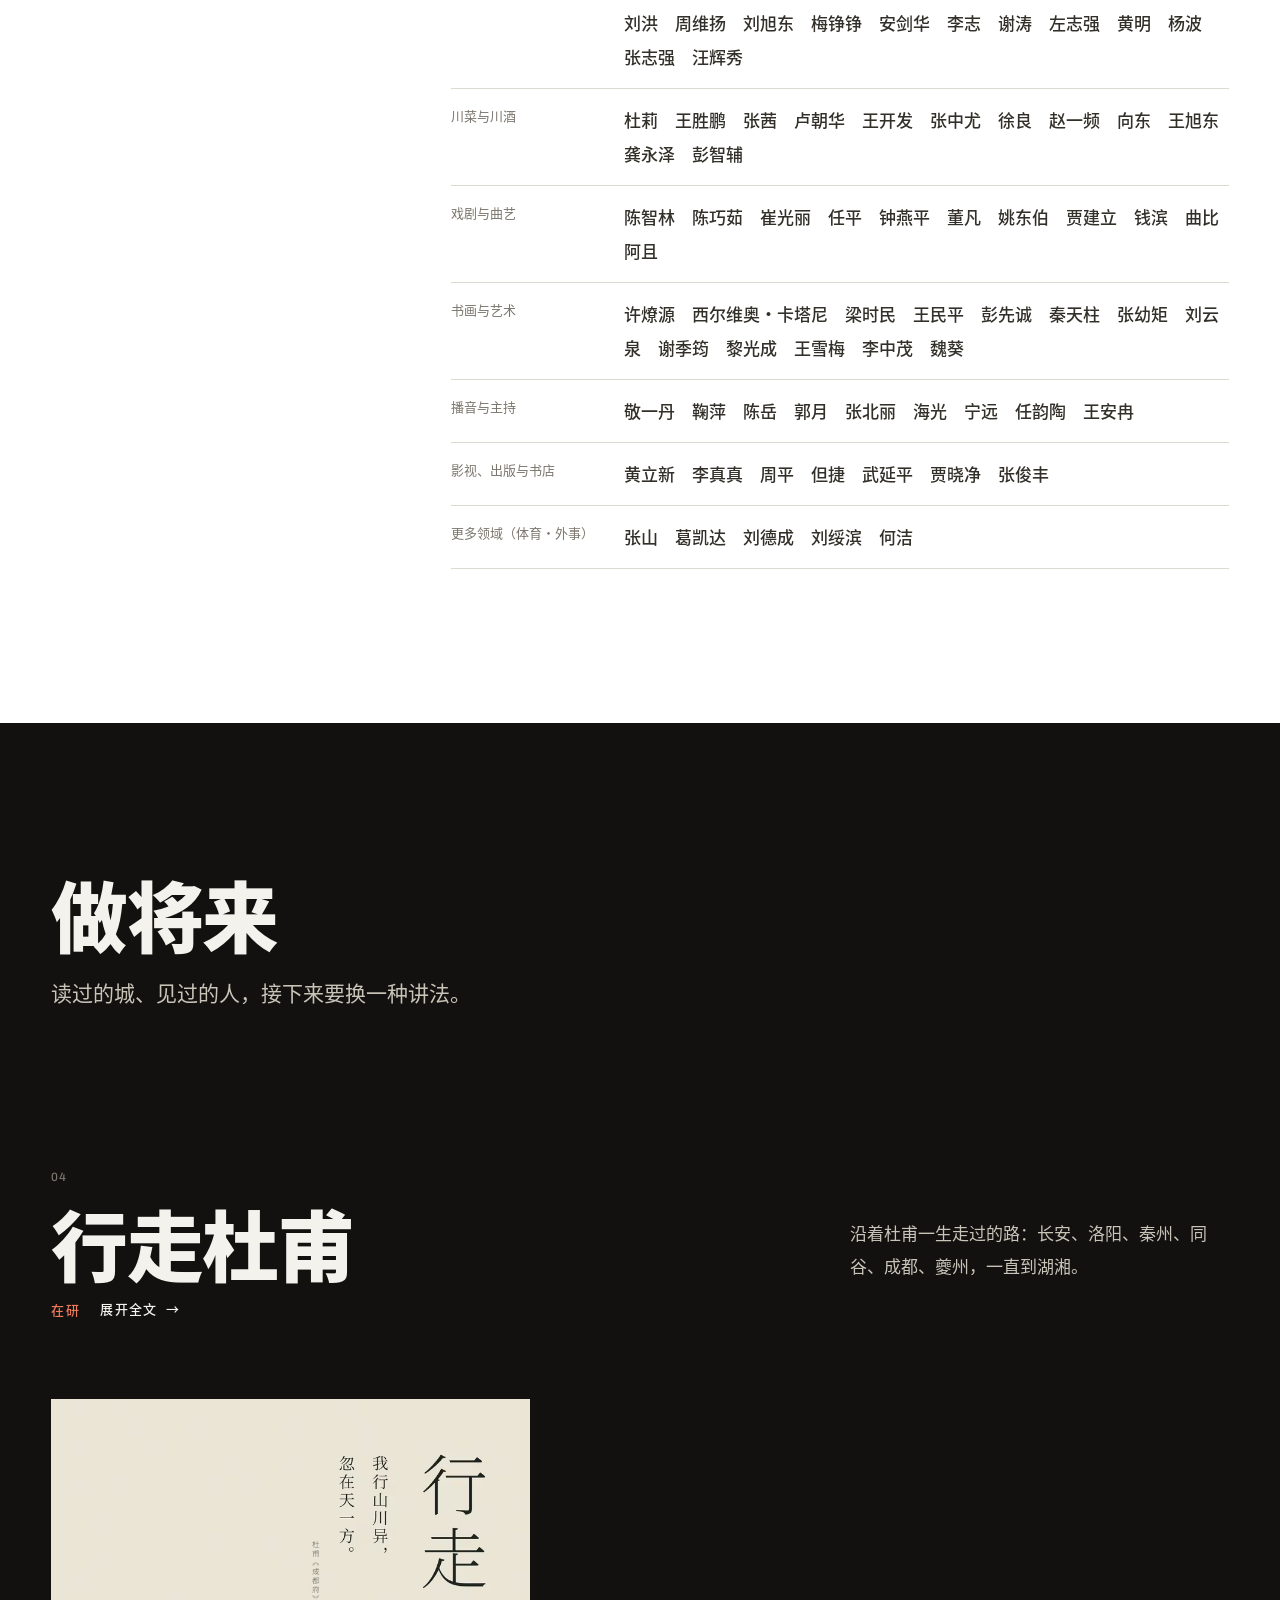
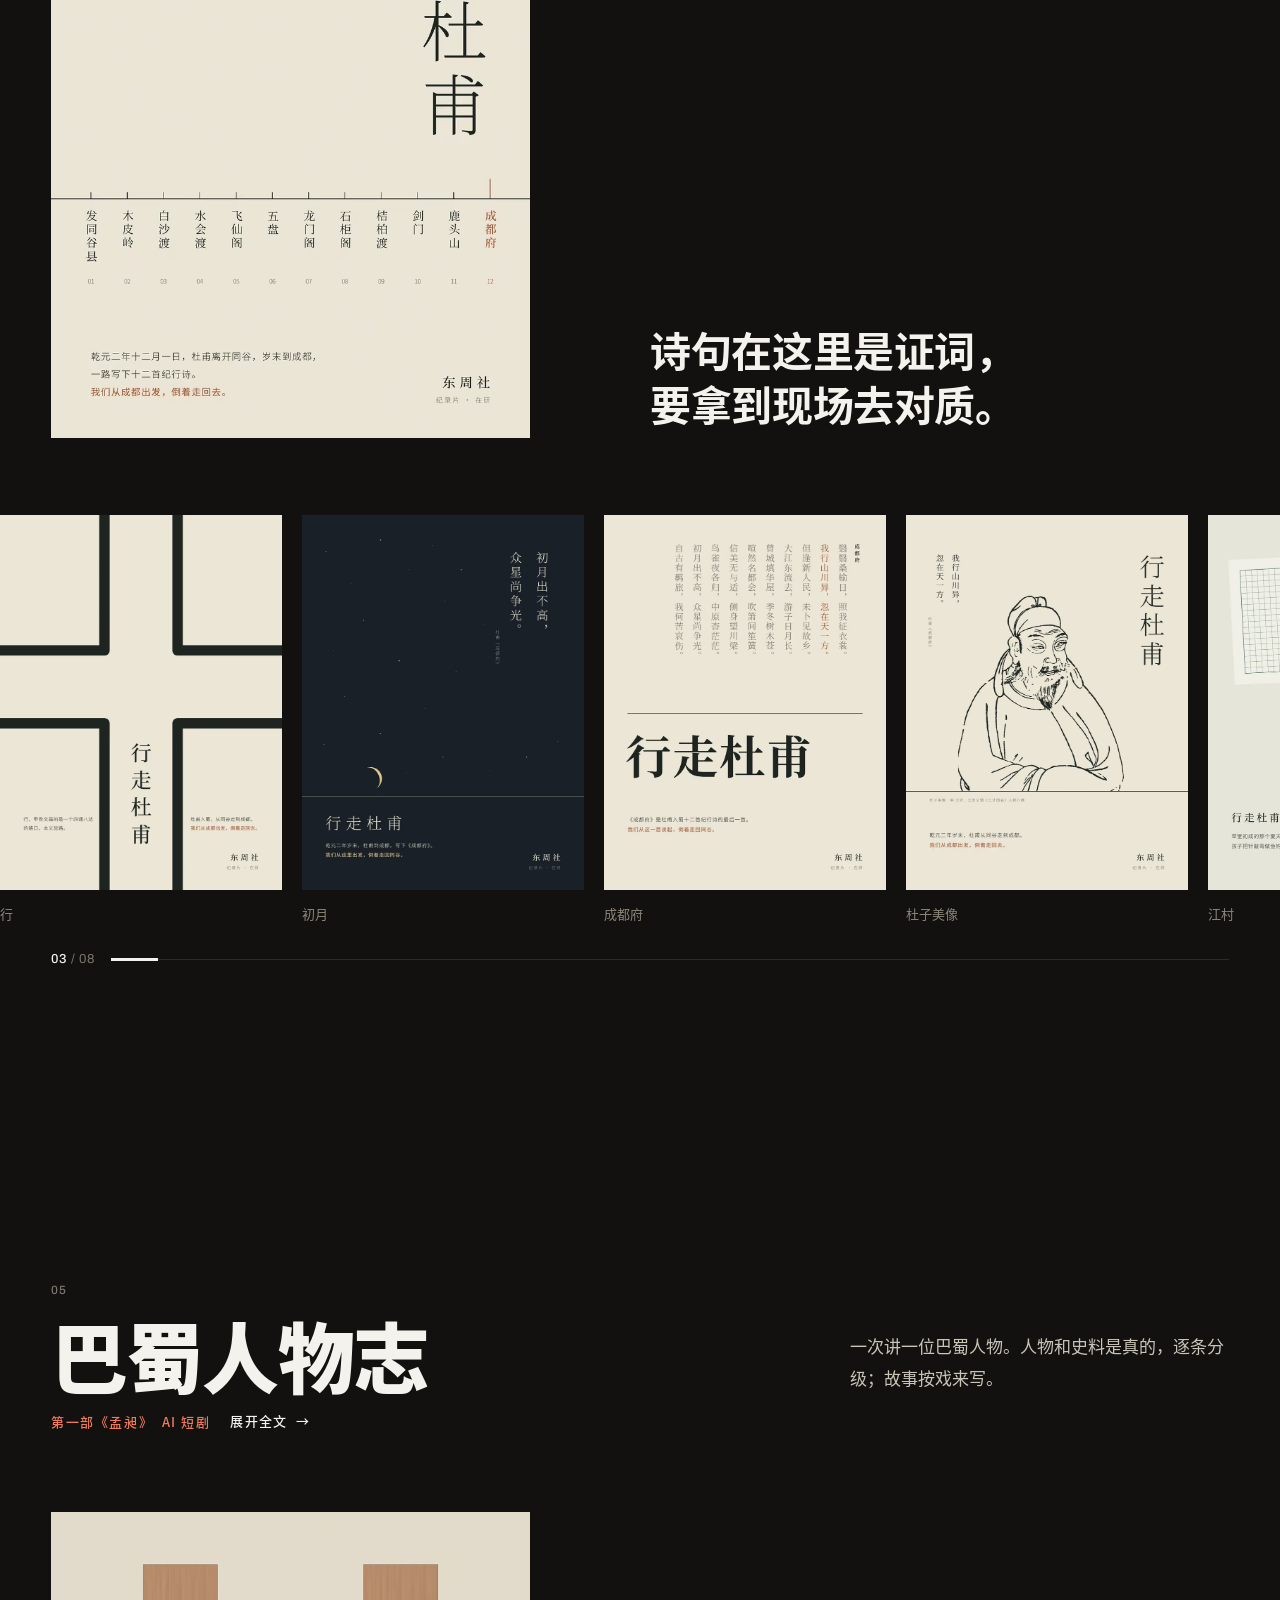
==== commit a97ec828: "手机版文字重写、按意思断行；样式链接带版本号" ====
--- a/index.html
+++ b/index.html
@@ -23,14 +23,14 @@
 <meta itemprop="image" content="https://sydonz.github.io/site/assets/img/share/share-sq.jpg">
 <link rel="preload" href="assets/fonts/dzs-sans-900.woff2" as="font" type="font/woff2" crossorigin>
 <link rel="preload" href="assets/fonts/dzs-sans-400.woff2" as="font" type="font/woff2" crossorigin>
-<link rel="stylesheet" href="assets/css/bai.css">
+<link rel="stylesheet" href="assets/css/bai.css?v=a9e3f4ce">
 <script>if (!matchMedia("(prefers-reduced-motion: reduce)").matches) document.documentElement.classList.add("m");</script>
-<script src="assets/js/lenis.min.js" defer></script>
-<script src="assets/js/bai.js" defer></script>
-<script src="assets/js/lightbox.js" defer></script>
+<script src="assets/js/lenis.min.js?v=a9e3f4ce" defer></script>
+<script src="assets/js/bai.js?v=a9e3f4ce" defer></script>
+<script src="assets/js/lightbox.js?v=a9e3f4ce" defer></script>
 </head>
 <body>
-<img src="assets/img/share/share-sq.jpg" alt="" width="300" height="300" hidden>
+<img src="assets/img/share/share-sq.jpg" alt="" width="300" height="300" hidden style="display:none">
 <a class="skip" href="#main">跳到正文</a>
 <header class="nav" data-tone="light">
   <a class="nav__brand" href="#top" aria-label="东周社，回到页首"><img src="assets/img/logo/dzs-zi.svg" alt="" width="77" height="32"></a>
--- a/assets/css/bai.css
+++ b/assets/css/bai.css
@@ -108,7 +108,7 @@
 .idx__list li:last-child a { border-bottom: 1px solid var(--line); }
 .idx__no { font-size: var(--fs-note); color: var(--gray); font-variation-settings: "wdth" 115; font-weight: 700; }
 .idx__name { font-weight: 700; font-size: var(--fs-big); line-height: 1.15; letter-spacing: -.01em; transition: transform .5s var(--ease-out), color .3s; transform-origin: left; }
-.idx__desc { color: var(--gray); font-size: var(--fs-body); }
+.idx__desc { color: var(--gray); font-size: var(--fs-body); text-wrap: pretty; }
 @media (hover: hover) { .idx__list li a:hover .idx__name { transform: translateX(12px); color: var(--zhu); } }
 .idx__preview { position: fixed; z-index: 70; width: clamp(140px, 14vw, 220px); aspect-ratio: 3 / 4; pointer-events: none; opacity: 0; transform: translate(-50%, -50%) scale(.92) rotate(-2deg); transition: opacity .35s var(--ease), transform .5s var(--ease-out); overflow: hidden; background: var(--bg-2); box-shadow: 0 30px 60px -30px rgb(0 0 0 / .45); }
 .idx__preview.is-on { opacity: 1; transform: translate(-50%, -50%) rotate(0); }
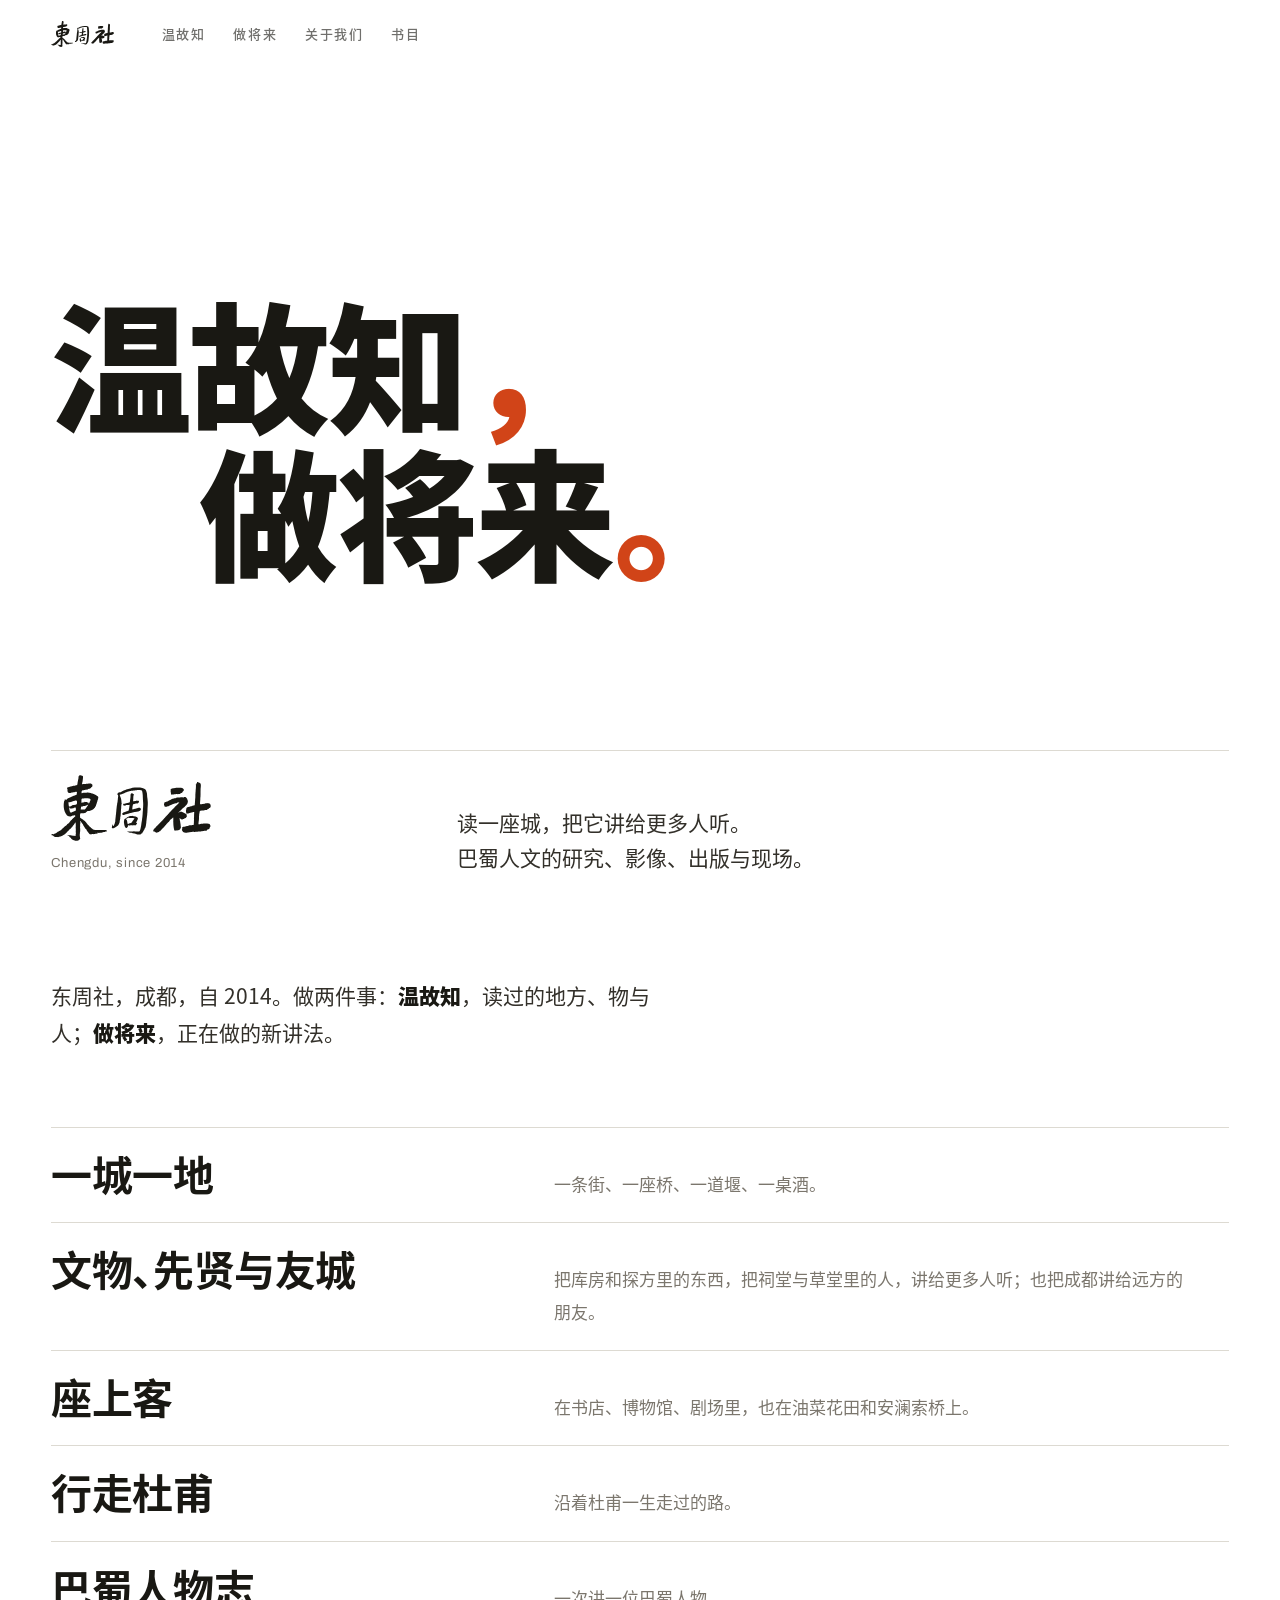
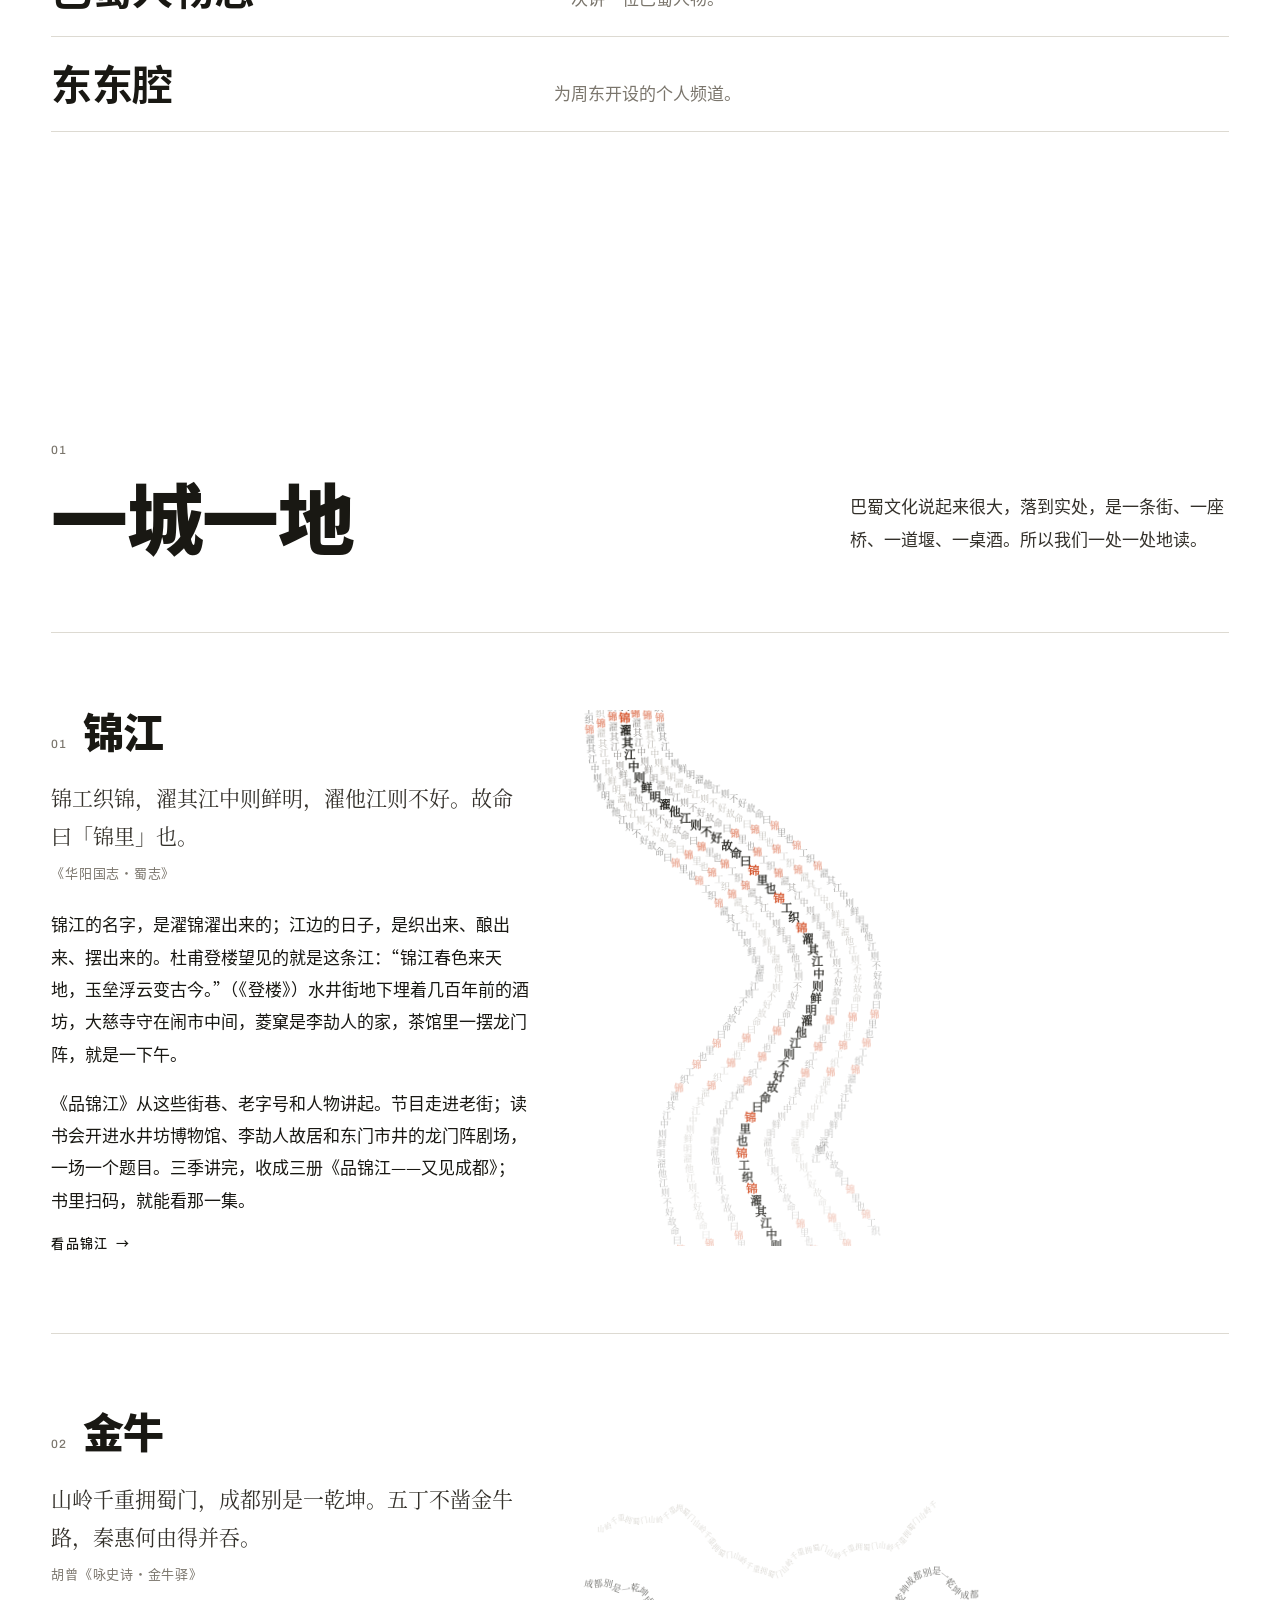
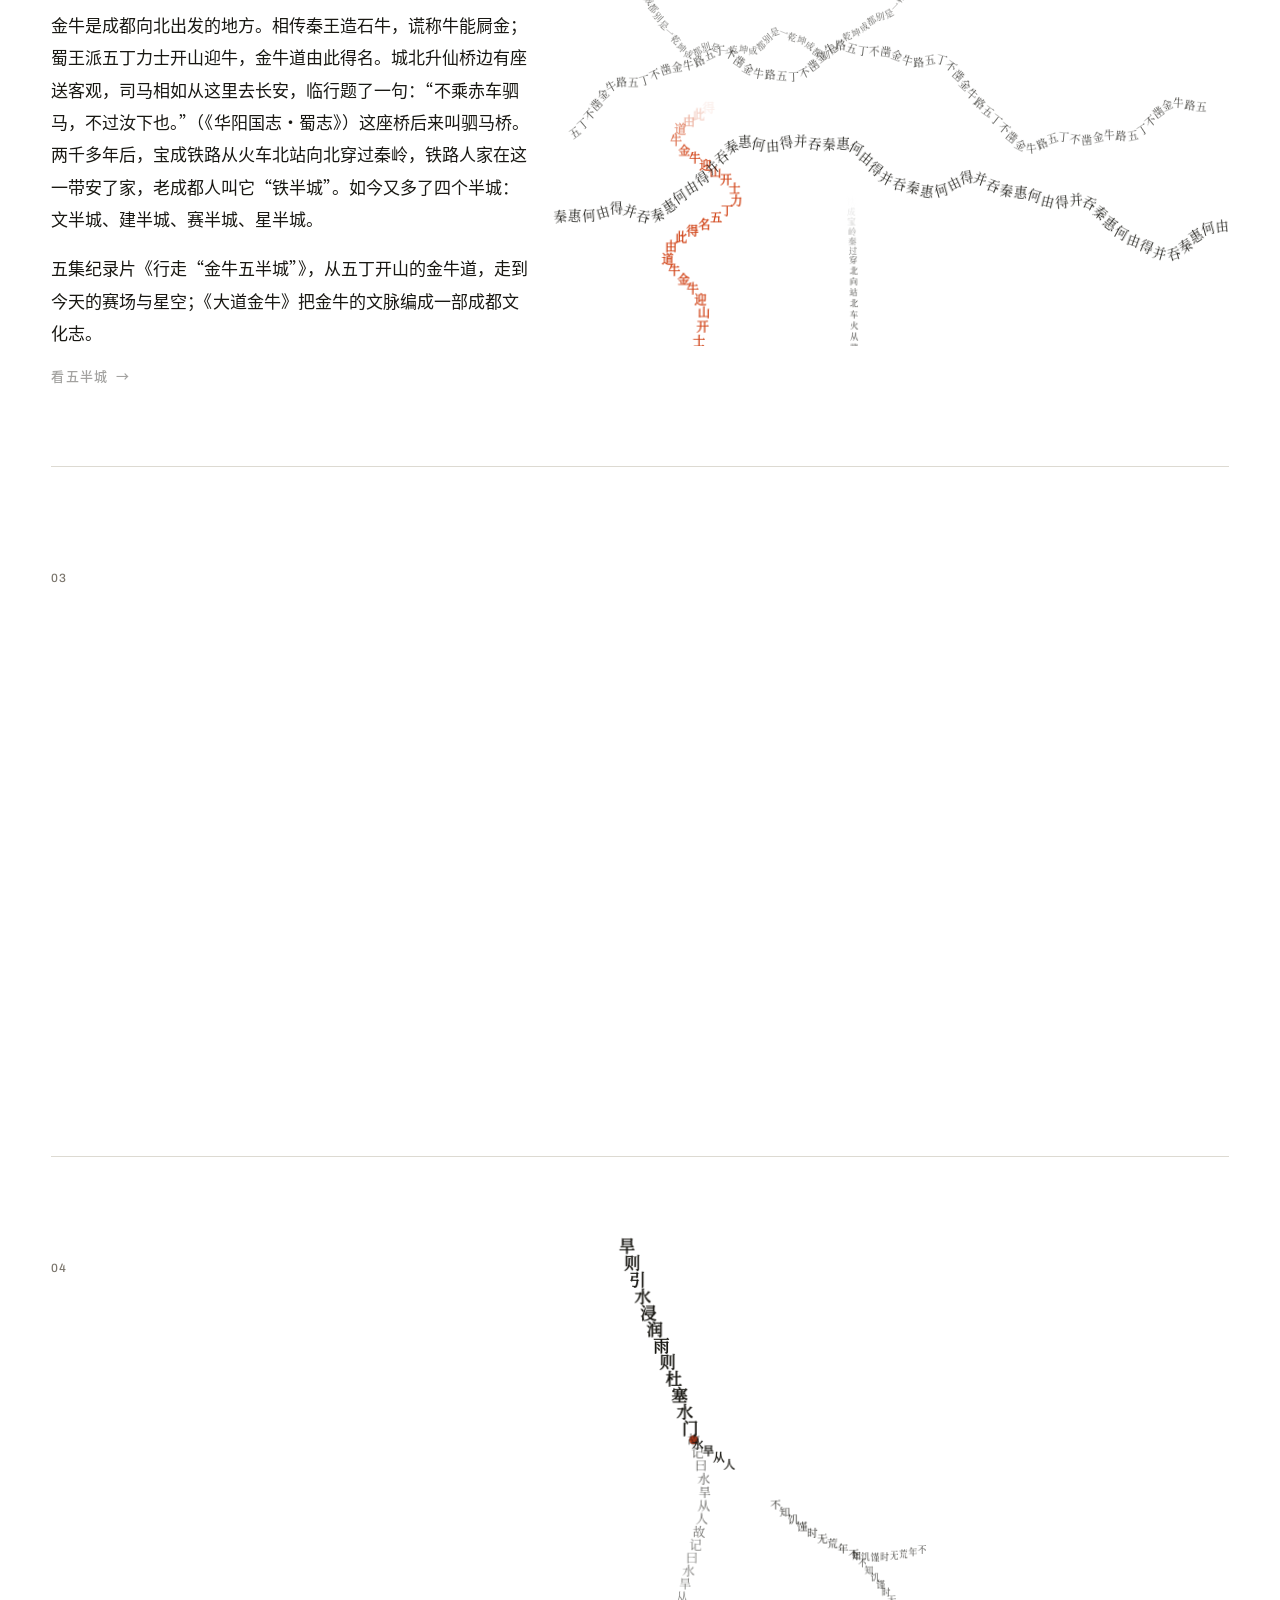
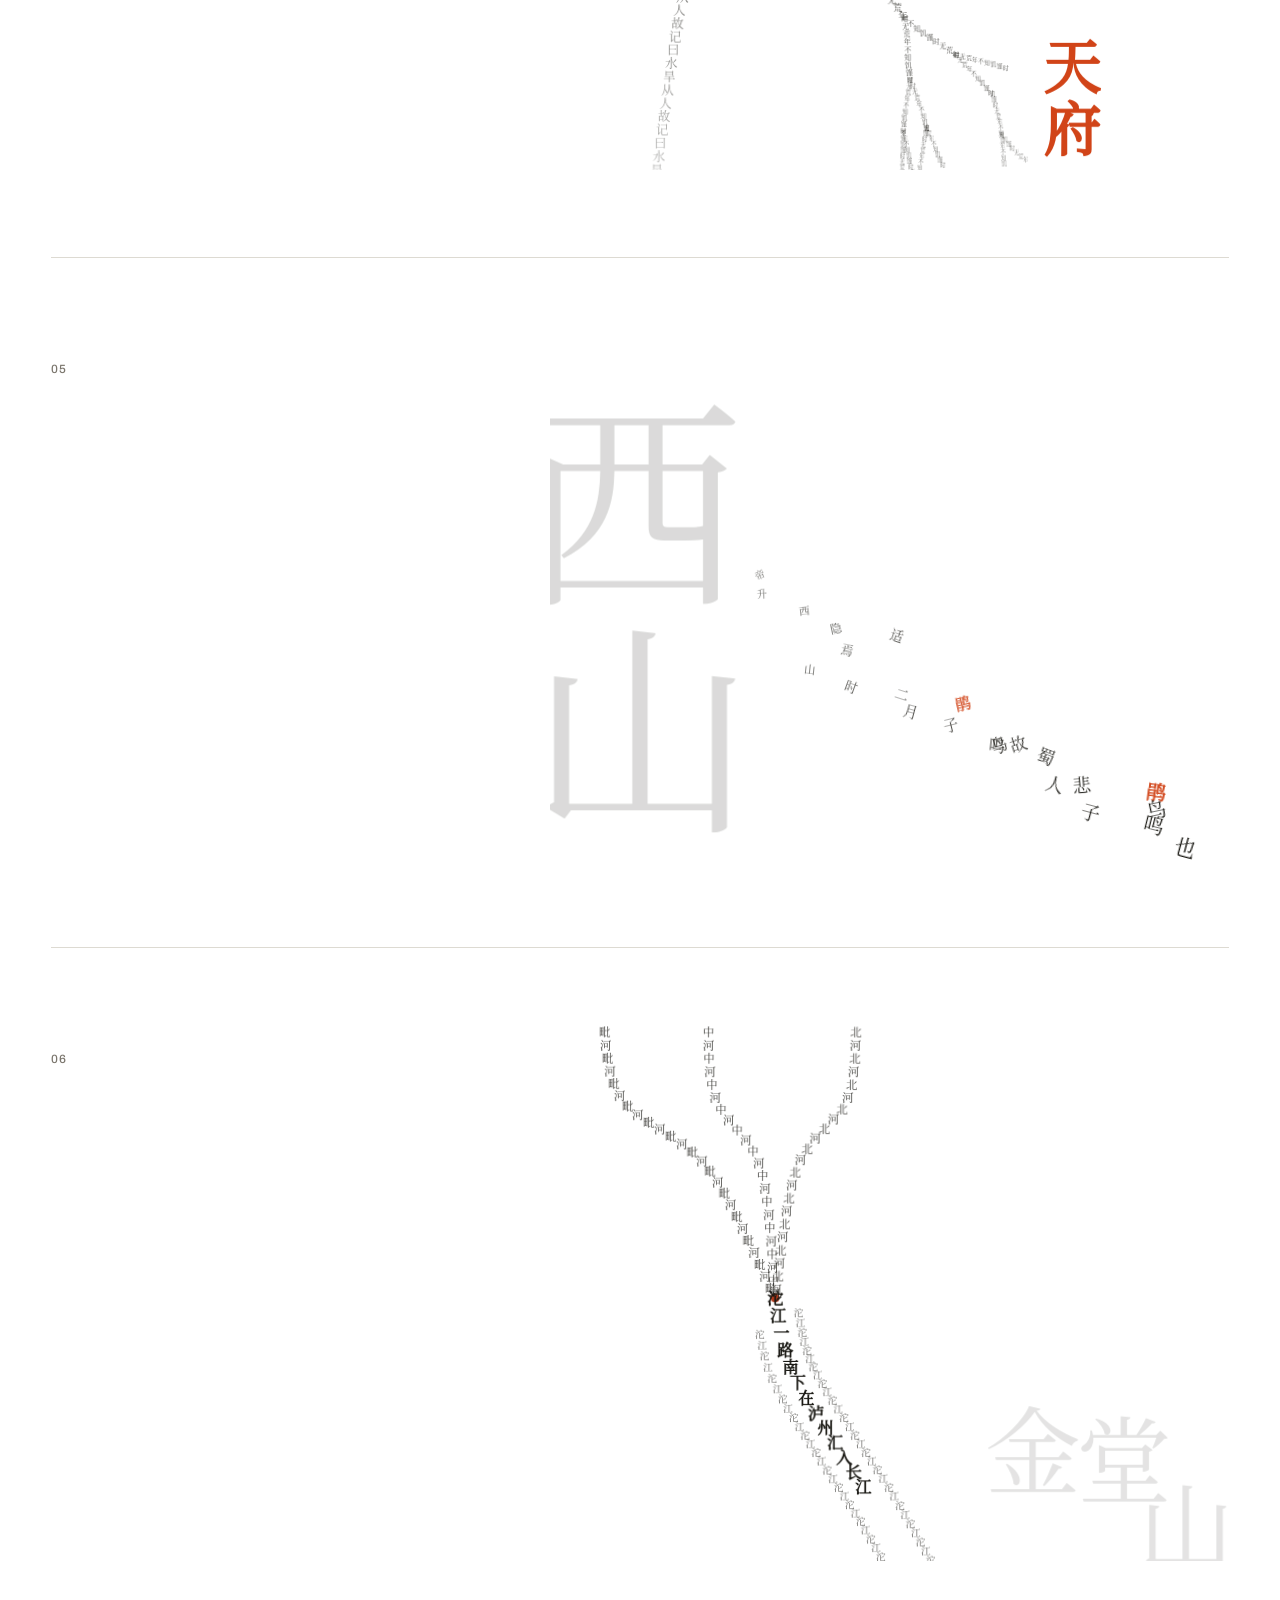
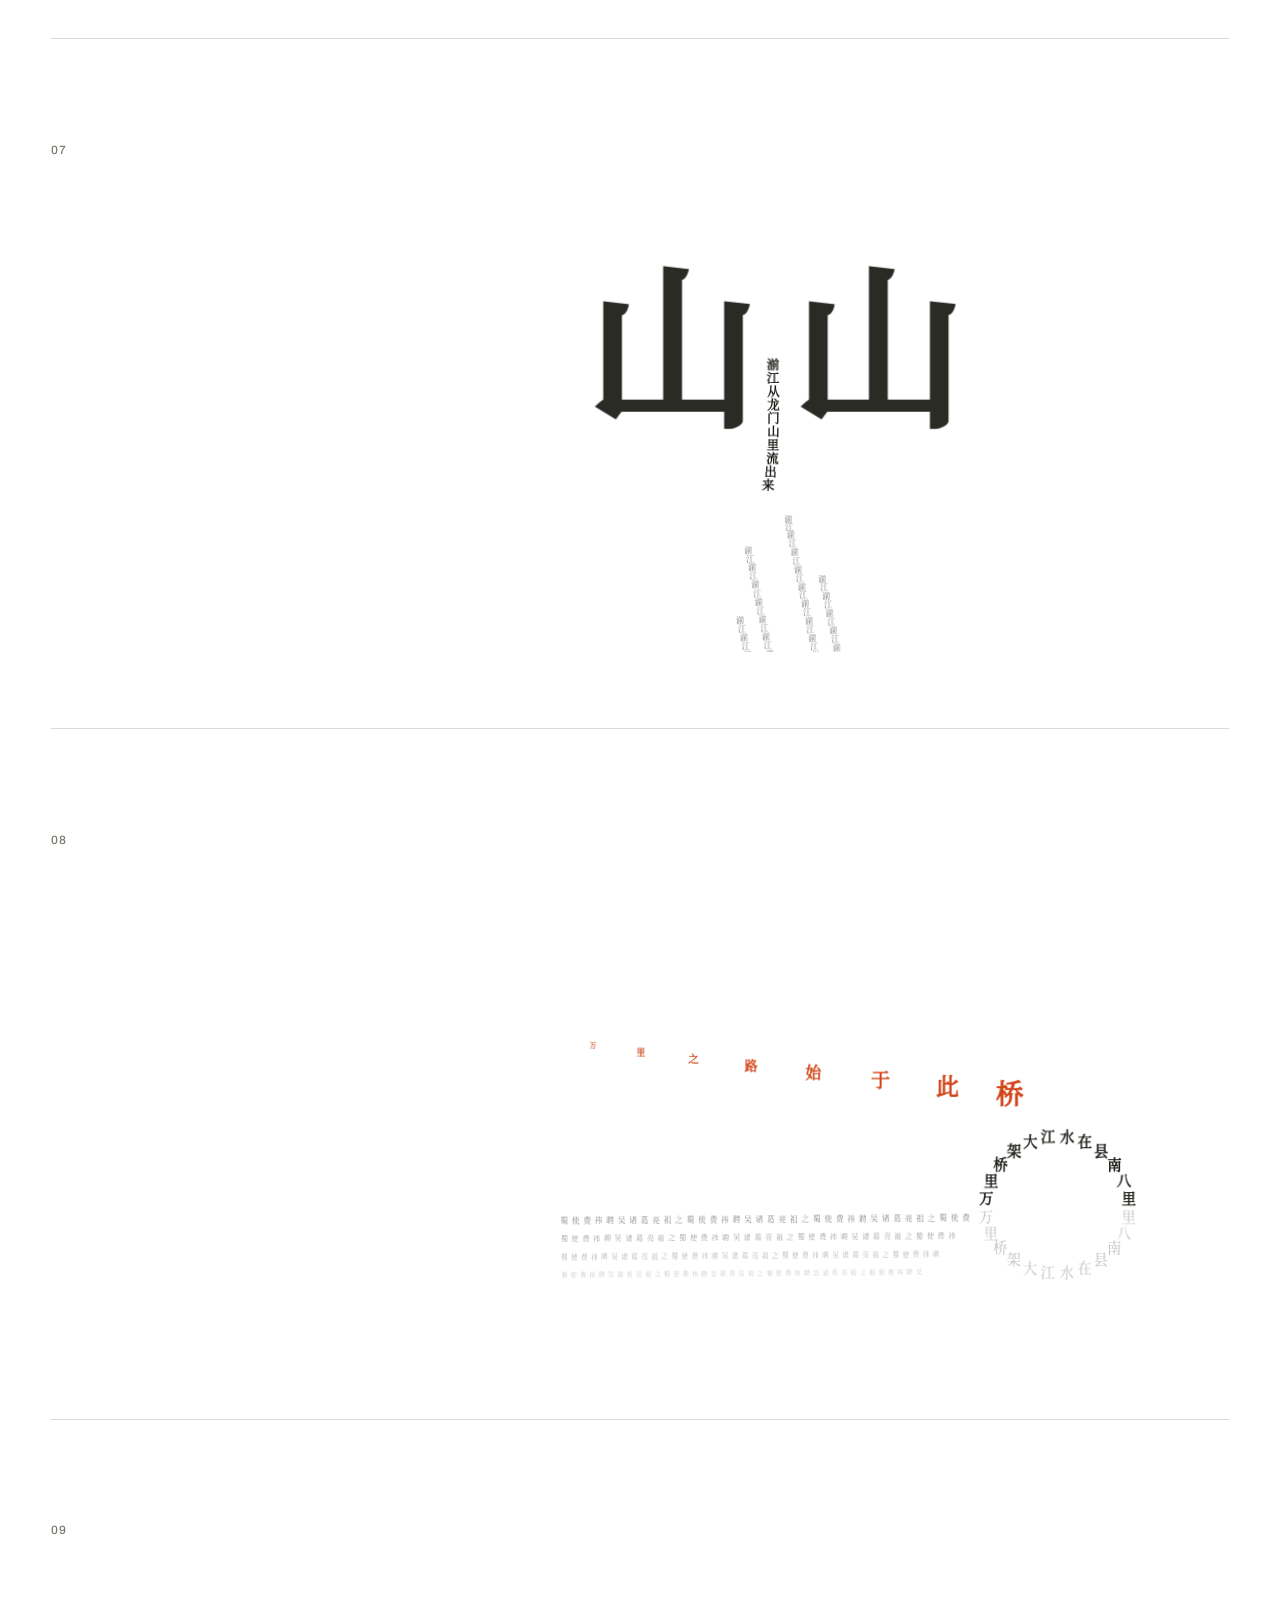
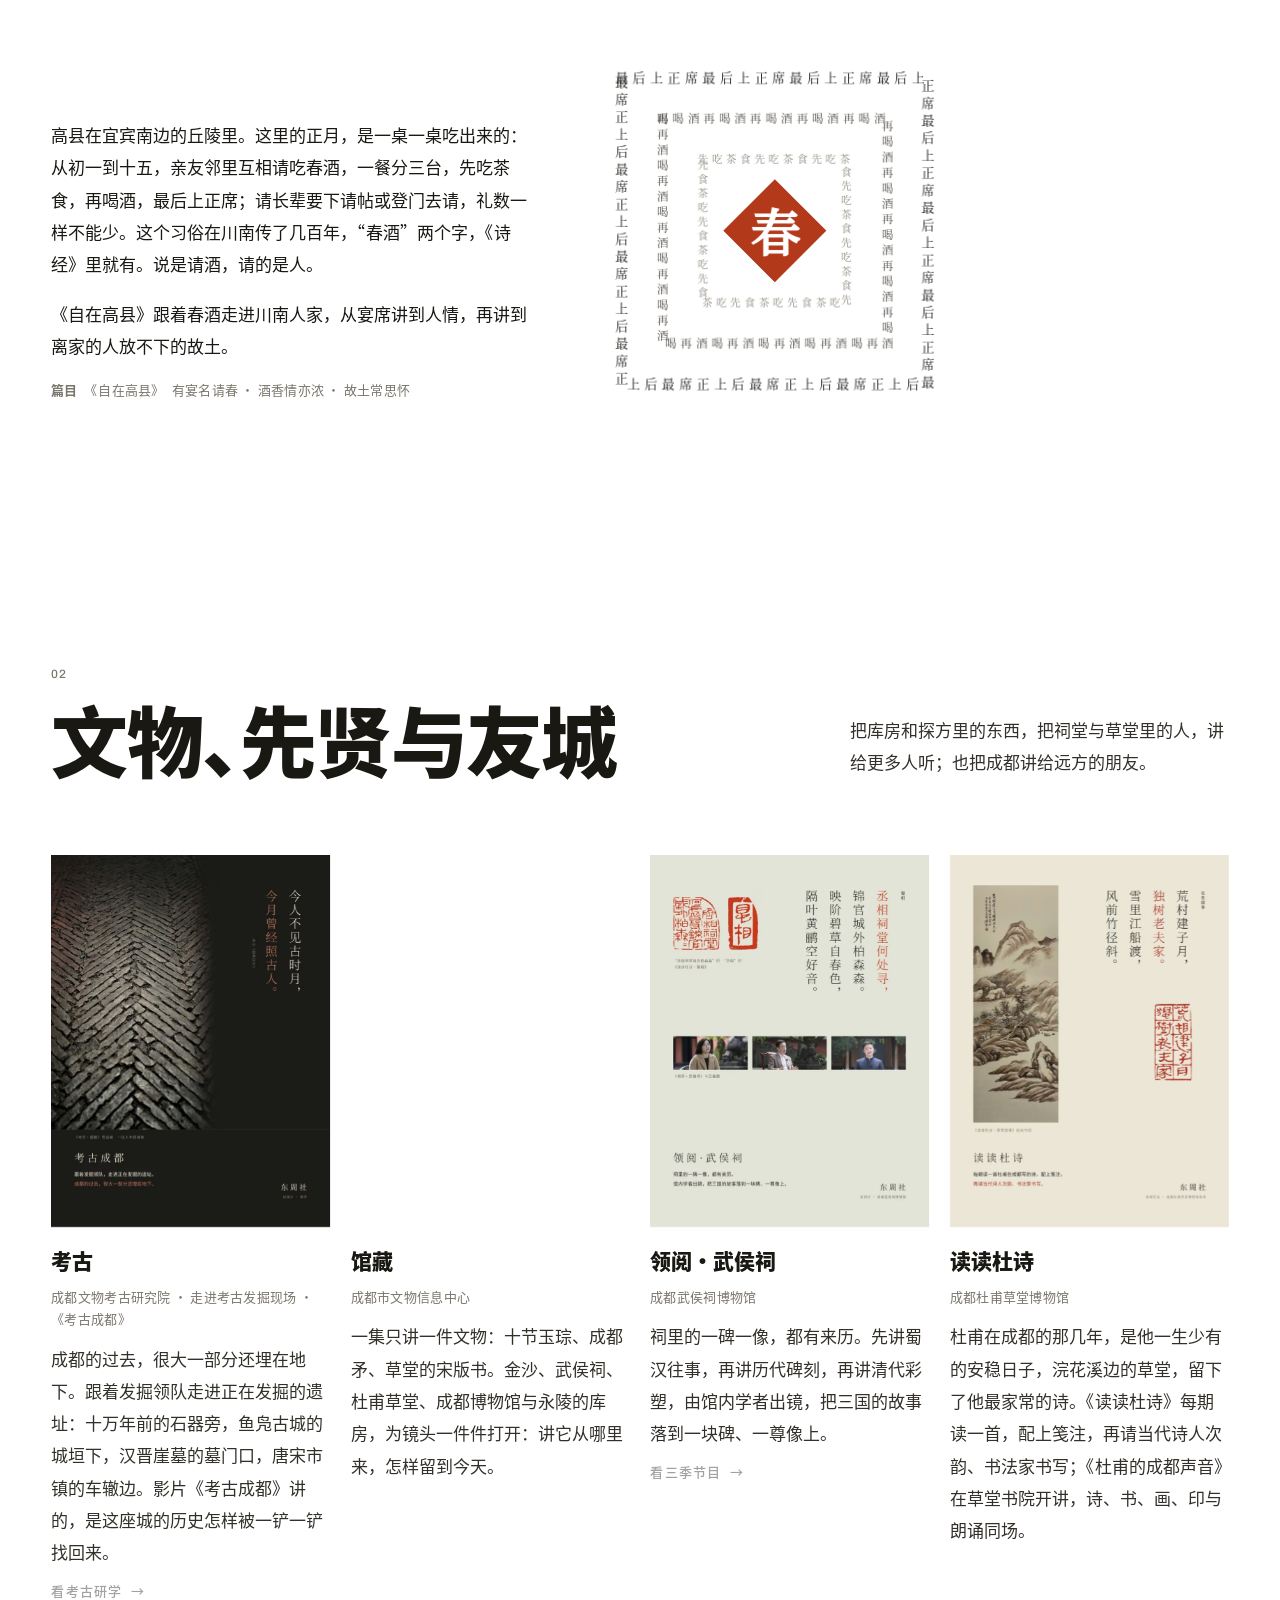
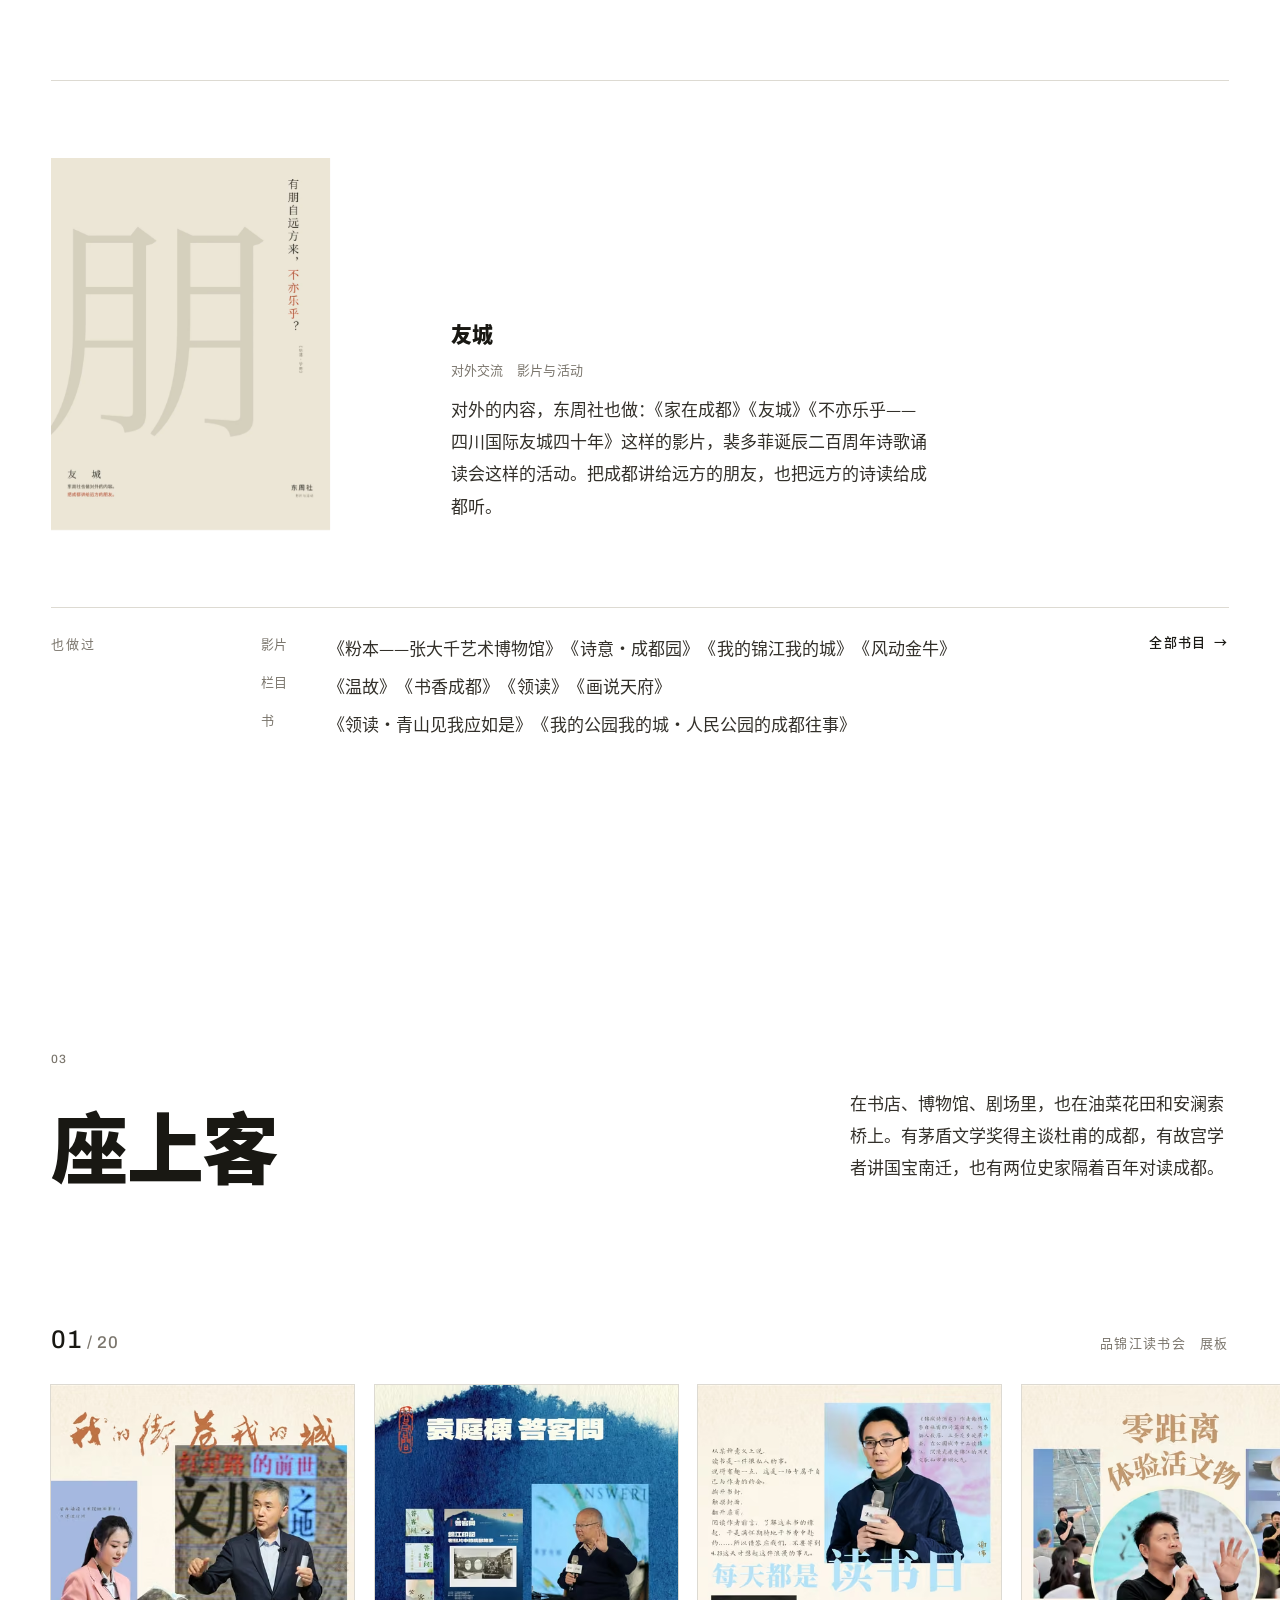
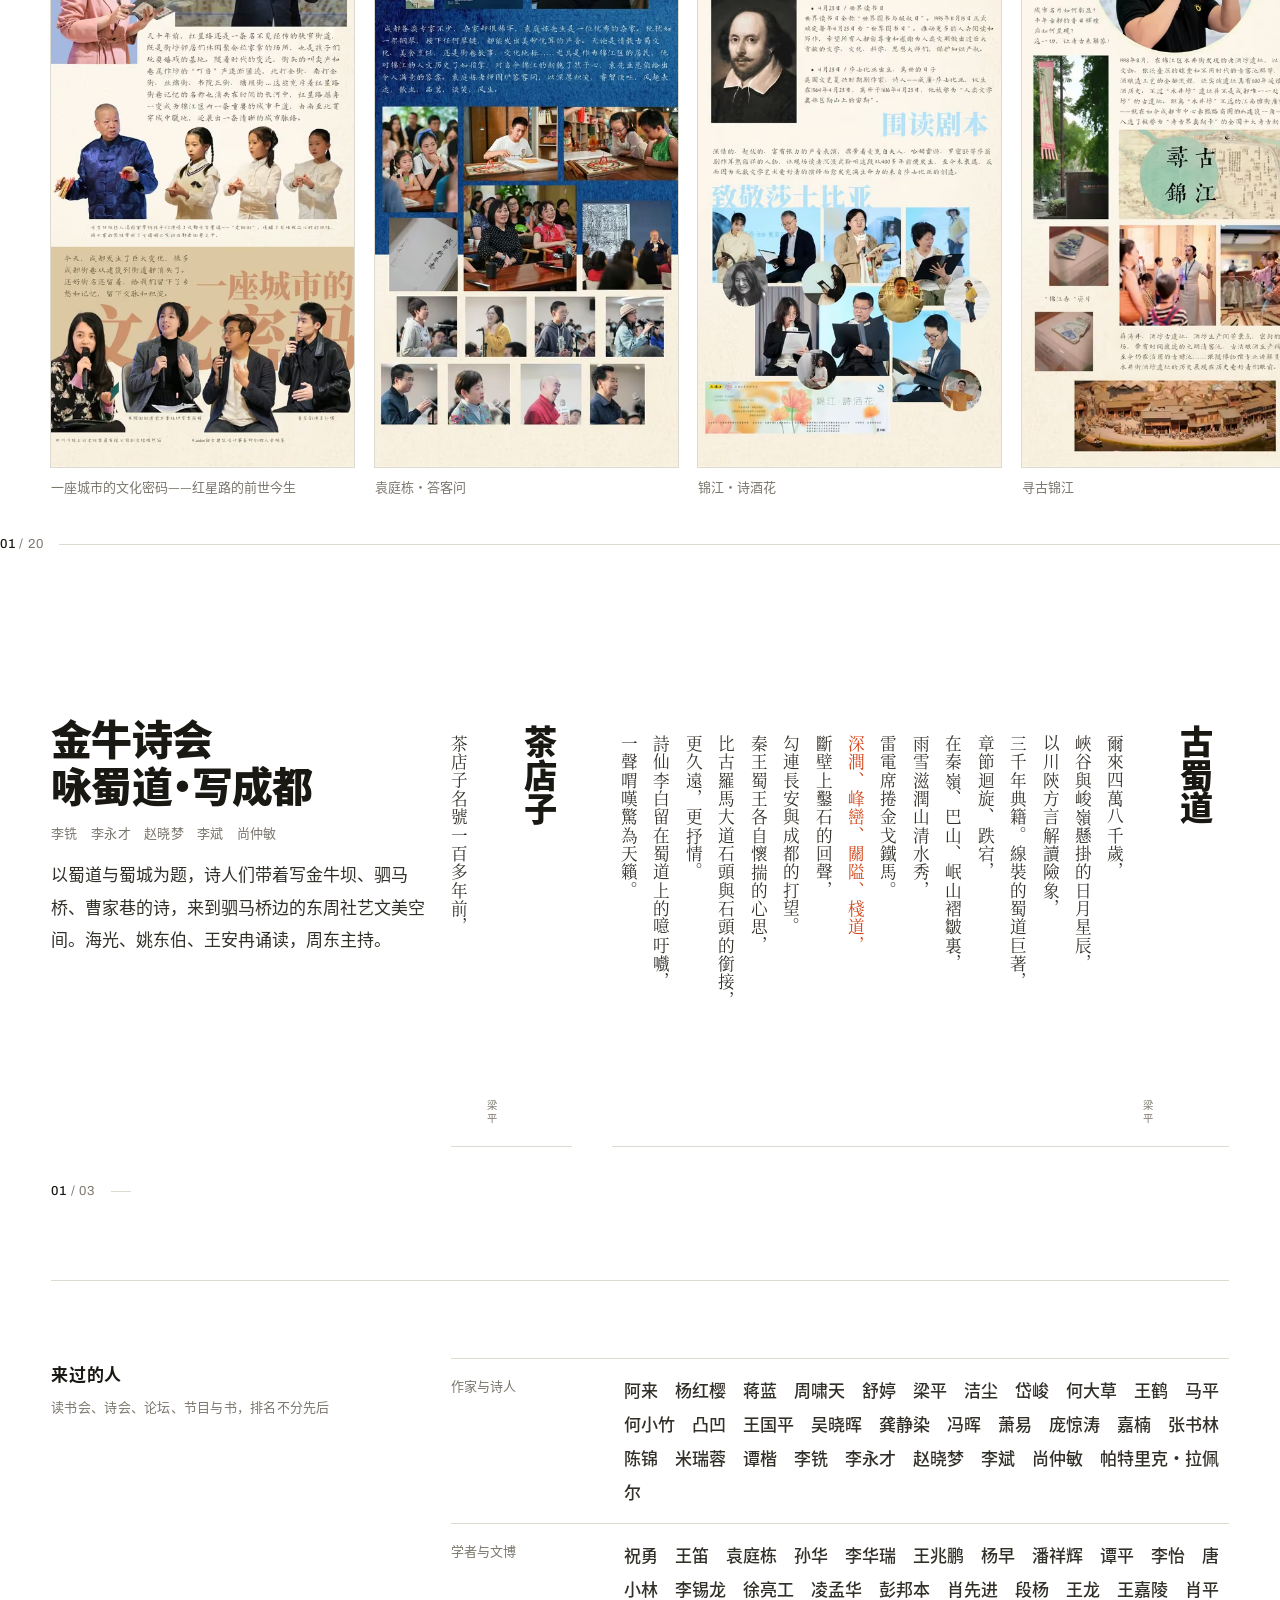
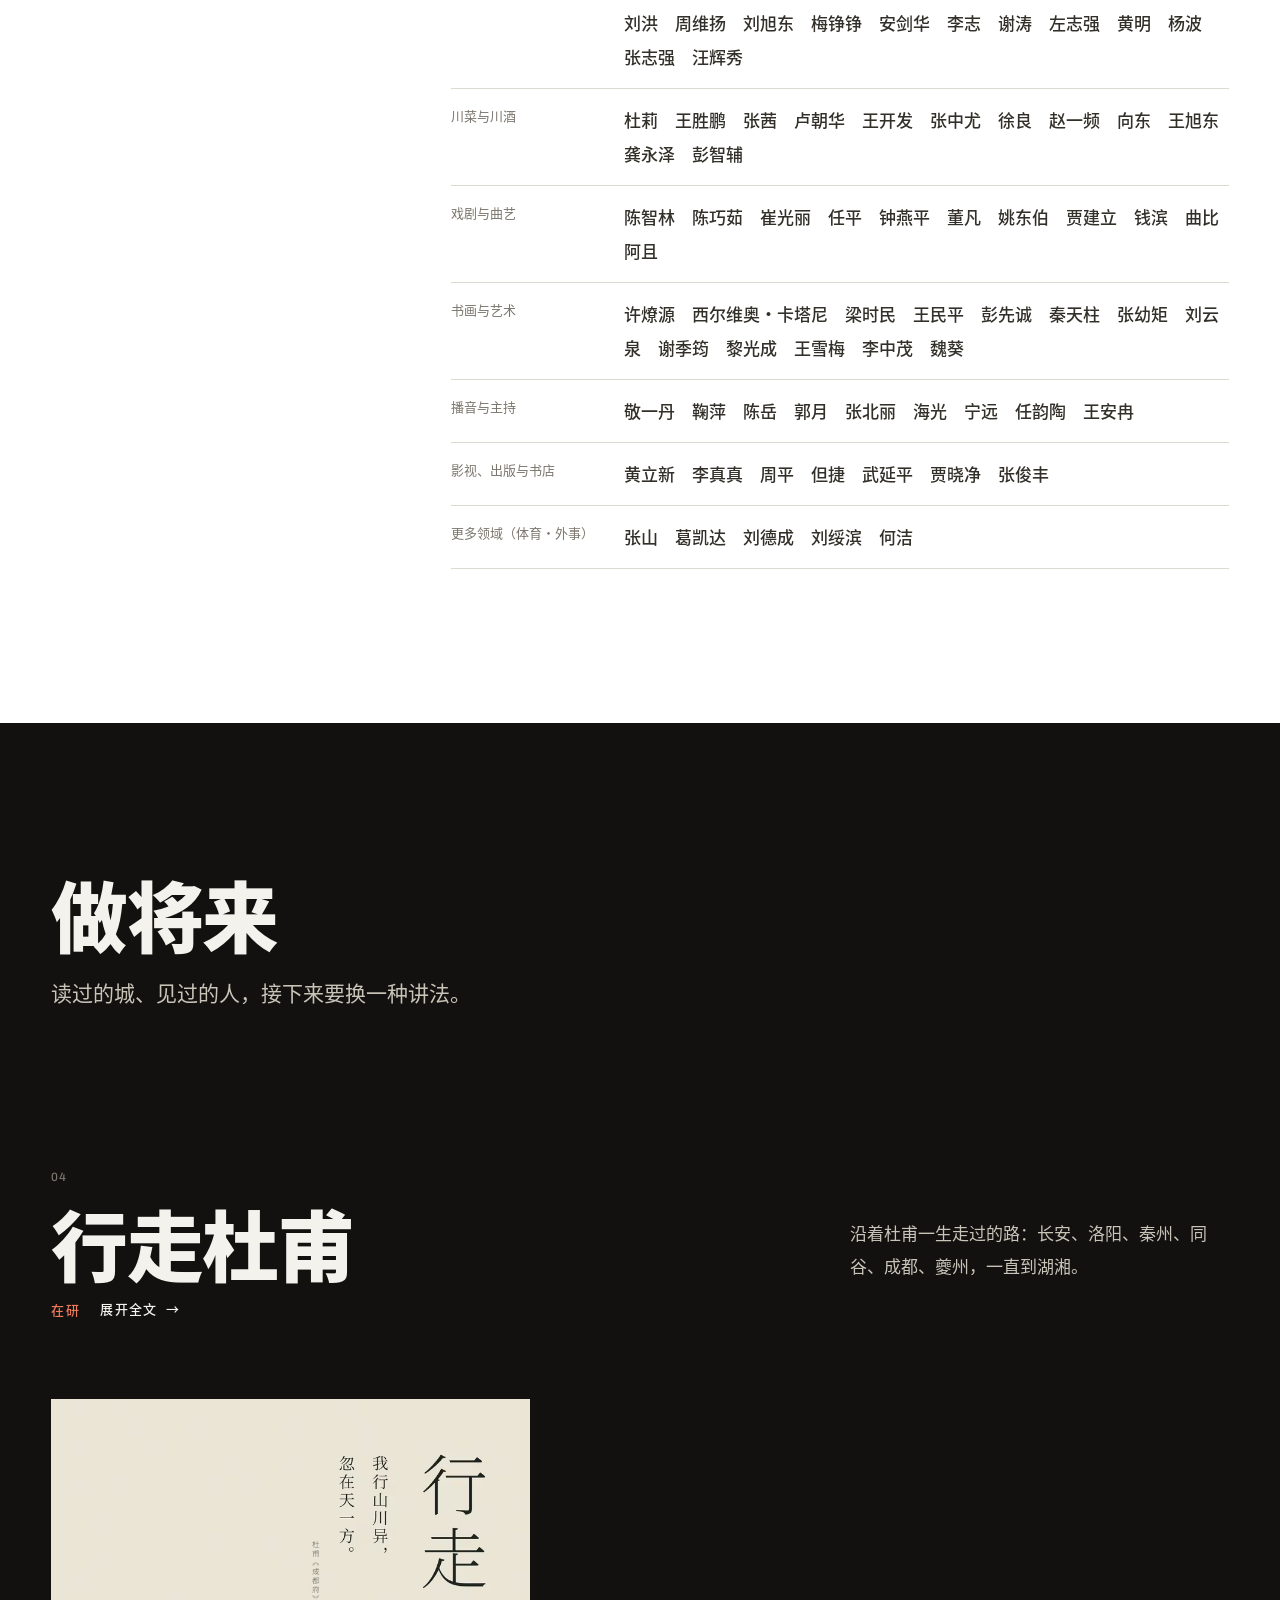
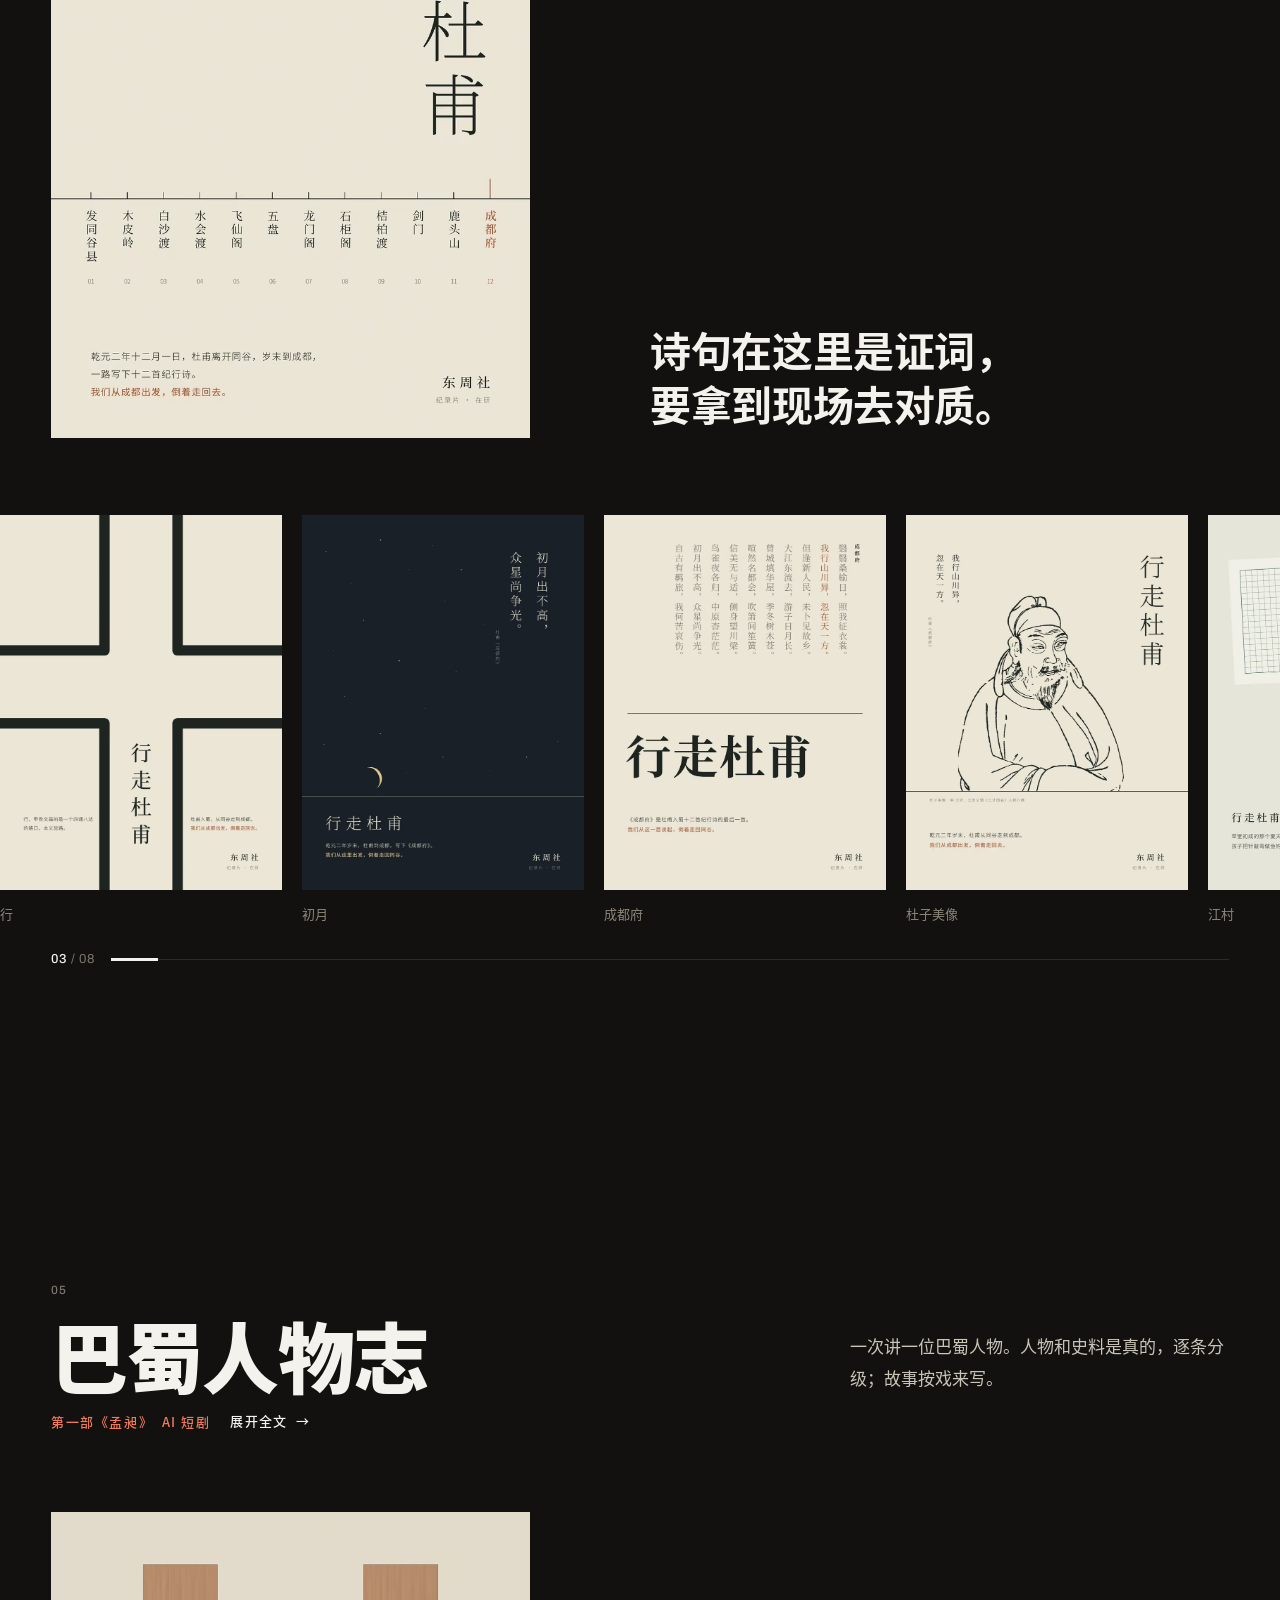
==== commit e0afdd4b: "全文改写：两版同步；手机版读全文一句一行" ====
--- a/index.html
+++ b/index.html
@@ -67,7 +67,7 @@
         <div class="plate__t3" style="--rx0:48;--rz0:-8;--ty0:60;--tz0:140;--bb:0"><div class="plate__world" aria-hidden="true"><i class="w7" data-t0="0.110" data-t1="0.160" style="--x:224;--y:-45;--s:19.0;--o:0.55;color:#D14418">锦</i><i data-t0="0.121" data-t1="0.171" style="--x:225;--y:-25;--s:19.0;--o:0.55;color:#191813">工</i><i data-t0="0.132" data-t1="0.182" style="--x:227;--y:-5;--s:19.0;--o:0.54;color:#191813">织</i><i class="w7" data-t0="0.143" data-t1="0.193" style="--x:229;--y:16;--s:19.0;--o:0.54;color:#D14418">锦</i><i data-t0="0.154" data-t1="0.204" style="--x:231;--y:36;--s:19.0;--o:0.53;color:#191813">濯</i><i data-t0="0.165" data-t1="0.215" style="--x:235;--y:56;--s:19.0;--o:0.53;color:#191813">其</i><i data-t0="0.176" data-t1="0.226" style="--x:241;--y:76;--s:19.0;--o:0.52;color:#191813">江</i><i data-t0="0.187" data-t1="0.237" style="--x:249;--y:95;--s:19.0;--o:0.52;color:#191813">中</i><i data-t0="0.198" data-t1="0.248" style="--x:261;--y:111;--s:19.0;--o:0.52;color:#191813">则</i><i data-t0="0.209" data-t1="0.259" style="--x:277;--y:123;--s:19.0;--o:0.51;color:#191813">鲜</i><i data-t0="0.220" data-t1="0.270" style="--x:294;--y:135;--s:19.0;--o:0.51;color:#191813">明</i><i data-t0="0.231" data-t1="0.281" style="--x:312;--y:145;--s:19.0;--o:0.50;color:#191813">濯</i><i data-t0="0.242" data-t1="0.292" style="--x:330;--y:155;--s:19.0;--o:0.50;color:#191813">他</i><i data-t0="0.253" data-t1="0.303" style="--x:347;--y:165;--s:19.0;--o:0.50;color:#191813">江</i><i data-t0="0.264" data-t1="0.314" style="--x:366;--y:175;--s:19.0;--o:0.49;color:#191813">则</i><i data-t0="0.275" data-t1="0.325" style="--x:384;--y:185;--s:19.0;--o:0.49;color:#191813">不</i><i data-t0="0.286" data-t1="0.336" style="--x:402;--y:195;--s:19.0;--o:0.48;color:#191813">好</i><i data-t0="0.297" data-t1="0.347" style="--x:420;--y:205;--s:19.0;--o:0.48;color:#191813">故</i><i data-t0="0.308" data-t1="0.358" style="--x:437;--y:217;--s:19.0;--o:0.47;color:#191813">命</i><i data-t0="0.319" data-t1="0.369" style="--x:453;--y:229;--s:19.0;--o:0.47;color:#191813">曰</i><i class="w7" data-t0="0.330" data-t1="0.380" style="--x:469;--y:242;--s:19.0;--o:0.47;color:#D14418">锦</i><i data-t0="0.341" data-t1="0.391" style="--x:484;--y:256;--s:19.0;--o:0.46;color:#191813">里</i><i data-t0="0.352" data-t1="0.402" style="--x:500;--y:269;--s:19.0;--o:0.46;color:#191813">也</i><i class="w7" data-t0="0.363" data-t1="0.413" style="--x:515;--y:283;--s:19.0;--o:0.45;color:#D14418">锦</i><i data-t0="0.374" data-t1="0.424" style="--x:530;--y:298;--s:19.0;--o:0.45;color:#191813">工</i><i data-t0="0.385" data-t1="0.435" style="--x:545;--y:311;--s:19.0;--o:0.45;color:#191813">织</i><i class="w7" data-t0="0.396" data-t1="0.446" style="--x:559;--y:326;--s:19.0;--o:0.44;color:#D14418">锦</i><i data-t0="0.407" data-t1="0.457" style="--x:573;--y:341;--s:19.0;--o:0.44;color:#191813">濯</i><i data-t0="0.418" data-t1="0.468" style="--x:587;--y:356;--s:19.0;--o:0.43;color:#191813">其</i><i data-t0="0.429" data-t1="0.479" style="--x:601;--y:371;--s:19.0;--o:0.43;color:#191813">江</i><i data-t0="0.440" data-t1="0.490" style="--x:614;--y:387;--s:19.0;--o:0.42;color:#191813">中</i><i data-t0="0.451" data-t1="0.501" style="--x:626;--y:403;--s:19.0;--o:0.42;color:#191813">则</i><i data-t0="0.462" data-t1="0.512" style="--x:637;--y:421;--s:19.0;--o:0.42;color:#191813">鲜</i><i data-t0="0.473" data-t1="0.523" style="--x:648;--y:439;--s:19.0;--o:0.41;color:#191813">明</i><i data-t0="0.484" data-t1="0.534" style="--x:657;--y:456;--s:19.0;--o:0.41;color:#191813">濯</i><i data-t0="0.495" data-t1="0.545" style="--x:666;--y:474;--s:19.0;--o:0.40;color:#191813">他</i><i data-t0="0.506" data-t1="0.556" style="--x:673;--y:494;--s:19.0;--o:0.40;color:#191813">江</i><i data-t0="0.517" data-t1="0.567" style="--x:679;--y:514;--s:19.0;--o:0.40;color:#191813">则</i><i data-t0="0.528" data-t1="0.578" style="--x:682;--y:534;--s:19.0;--o:0.39;color:#191813">不</i><i data-t0="0.539" data-t1="0.589" style="--x:685;--y:555;--s:19.0;--o:0.39;color:#191813">好</i><i data-t0="0.550" data-t1="0.600" style="--x:685;--y:575;--s:19.0;--o:0.38;color:#191813">故</i><i data-t0="0.561" data-t1="0.611" style="--x:684;--y:596;--s:19.0;--o:0.38;color:#191813">命</i><i data-t0="0.572" data-t1="0.622" style="--x:682;--y:616;--s:19.0;--o:0.37;color:#191813">曰</i><i class="w7" data-t0="0.583" data-t1="0.633" style="--x:678;--y:636;--s:19.0;--o:0.37;color:#D14418">锦</i><i data-t0="0.594" data-t1="0.644" style="--x:674;--y:656;--s:19.0;--o:0.37;color:#191813">里</i><i data-t0="0.605" data-t1="0.655" style="--x:667;--y:676;--s:19.0;--o:0.36;color:#191813">也</i><i class="w7" data-t0="0.615" data-t1="0.665" style="--x:661;--y:696;--s:19.0;--o:0.36;color:#D14418">锦</i><i data-t0="0.626" data-t1="0.676" style="--x:654;--y:715;--s:19.0;--o:0.35;color:#191813">工</i><i data-t0="0.637" data-t1="0.687" style="--x:646;--y:734;--s:19.0;--o:0.35;color:#191813">织</i><i class="w7" data-t0="0.648" data-t1="0.698" style="--x:638;--y:752;--s:19.0;--o:0.35;color:#D14418">锦</i><i data-t0="0.659" data-t1="0.709" style="--x:631;--y:771;--s:19.0;--o:0.34;color:#191813">濯</i><i data-t0="0.670" data-t1="0.720" style="--x:623;--y:792;--s:19.0;--o:0.34;color:#191813">其</i><i data-t0="0.681" data-t1="0.731" style="--x:616;--y:810;--s:19.0;--o:0.33;color:#191813">江</i><i data-t0="0.692" data-t1="0.742" style="--x:610;--y:830;--s:19.0;--o:0.33;color:#191813">中</i><i data-t0="0.703" data-t1="0.753" style="--x:602;--y:848;--s:19.0;--o:0.32;color:#191813">则</i><i data-t0="0.714" data-t1="0.764" style="--x:593;--y:867;--s:19.0;--o:0.32;color:#191813">鲜</i><i data-t0="0.725" data-t1="0.775" style="--x:583;--y:885;--s:19.0;--o:0.32;color:#191813">明</i><i data-t0="0.736" data-t1="0.786" style="--x:572;--y:902;--s:19.0;--o:0.31;color:#191813">濯</i><i data-t0="0.747" data-t1="0.797" style="--x:562;--y:919;--s:19.0;--o:0.31;color:#191813">他</i><i data-t0="0.758" data-t1="0.808" style="--x:556;--y:937;--s:19.0;--o:0.30;color:#191813">江</i><i data-t0="0.769" data-t1="0.819" style="--x:566;--y:919;--s:19.0;--o:0.30;color:#191813">则</i><i data-t0="0.780" data-t1="0.830" style="--x:574;--y:913;--s:19.0;--o:0.30;color:#191813">不</i><i data-t0="0.791" data-t1="0.841" style="--x:584;--y:932;--s:19.0;--o:0.29;color:#191813">好</i><i data-t0="0.802" data-t1="0.852" style="--x:594;--y:950;--s:19.0;--o:0.29;color:#191813">故</i><i data-t0="0.813" data-t1="0.863" style="--x:604;--y:968;--s:19.0;--o:0.28;color:#191813">命</i><i data-t0="0.824" data-t1="0.874" style="--x:616;--y:985;--s:19.0;--o:0.28;color:#191813">曰</i><i class="w7" data-t0="0.835" data-t1="0.885" style="--x:627;--y:1002;--s:19.0;--o:0.27;color:#D14418">锦</i><i data-t0="0.846" data-t1="0.896" style="--x:639;--y:1020;--s:19.0;--o:0.27;color:#191813">里</i><i data-t0="0.857" data-t1="0.907" style="--x:649;--y:1037;--s:19.0;--o:0.27;color:#191813">也</i><i class="w7" data-t0="0.868" data-t1="0.918" style="--x:660;--y:1054;--s:19.0;--o:0.26;color:#D14418">锦</i><i data-t0="0.879" data-t1="0.929" style="--x:672;--y:1071;--s:19.0;--o:0.26;color:#191813">工</i><i data-t0="0.890" data-t1="0.940" style="--x:681;--y:1089;--s:19.0;--o:0.25;color:#191813">织</i><i class="w7" data-t0="0.080" data-t1="0.130" style="--x:199;--y:-51;--s:19.0;--o:0.65;color:#D14418">锦</i><i data-t0="0.092" data-t1="0.142" style="--x:201;--y:-30;--s:19.0;--o:0.64;color:#8c867a">工</i><i data-t0="0.104" data-t1="0.154" style="--x:203;--y:-9;--s:19.0;--o:0.64;color:#8c867a">织</i><i class="w7" data-t0="0.115" data-t1="0.165" style="--x:203;--y:11;--s:19.0;--o:0.63;color:#D14418">锦</i><i data-t0="0.127" data-t1="0.177" style="--x:205;--y:31;--s:19.0;--o:0.63;color:#8c867a">濯</i><i data-t0="0.139" data-t1="0.189" style="--x:209;--y:52;--s:19.0;--o:0.62;color:#8c867a">其</i><i data-t0="0.151" data-t1="0.201" style="--x:212;--y:71;--s:19.0;--o:0.62;color:#8c867a">江</i><i data-t0="0.162" data-t1="0.212" style="--x:219;--y:91;--s:19.0;--o:0.61;color:#8c867a">中</i><i data-t0="0.174" data-t1="0.224" style="--x:227;--y:110;--s:19.0;--o:0.60;color:#8c867a">则</i><i data-t0="0.186" data-t1="0.236" style="--x:240;--y:126;--s:19.0;--o:0.60;color:#8c867a">鲜</i><i data-t0="0.198" data-t1="0.248" style="--x:254;--y:140;--s:19.0;--o:0.59;color:#8c867a">明</i><i data-t0="0.209" data-t1="0.259" style="--x:270;--y:153;--s:19.0;--o:0.59;color:#8c867a">濯</i><i data-t0="0.221" data-t1="0.271" style="--x:288;--y:164;--s:19.0;--o:0.58;color:#8c867a">他</i><i data-t0="0.233" data-t1="0.283" style="--x:305;--y:175;--s:19.0;--o:0.58;color:#8c867a">江</i><i data-t0="0.245" data-t1="0.295" style="--x:323;--y:185;--s:19.0;--o:0.57;color:#8c867a">则</i><i data-t0="0.256" data-t1="0.306" style="--x:341;--y:194;--s:19.0;--o:0.56;color:#8c867a">不</i><i data-t0="0.268" data-t1="0.318" style="--x:360;--y:205;--s:19.0;--o:0.56;color:#8c867a">好</i><i data-t0="0.280" data-t1="0.330" style="--x:377;--y:216;--s:19.0;--o:0.55;color:#8c867a">故</i><i data-t0="0.292" data-t1="0.342" style="--x:394;--y:226;--s:19.0;--o:0.55;color:#8c867a">命</i><i data-t0="0.303" data-t1="0.353" style="--x:412;--y:238;--s:19.0;--o:0.54;color:#8c867a">曰</i><i class="w7" data-t0="0.315" data-t1="0.365" style="--x:428;--y:250;--s:19.0;--o:0.54;color:#D14418">锦</i><i data-t0="0.327" data-t1="0.377" style="--x:444;--y:263;--s:19.0;--o:0.53;color:#8c867a">里</i><i data-t0="0.339" data-t1="0.389" style="--x:459;--y:276;--s:19.0;--o:0.52;color:#8c867a">也</i><i class="w7" data-t0="0.350" data-t1="0.400" style="--x:473;--y:291;--s:19.0;--o:0.52;color:#D14418">锦</i><i data-t0="0.362" data-t1="0.412" style="--x:489;--y:305;--s:19.0;--o:0.51;color:#8c867a">工</i><i data-t0="0.374" data-t1="0.424" style="--x:503;--y:320;--s:19.0;--o:0.51;color:#8c867a">织</i><i class="w7" data-t0="0.386" data-t1="0.436" style="--x:518;--y:334;--s:19.0;--o:0.50;color:#D14418">锦</i><i data-t0="0.397" data-t1="0.447" style="--x:532;--y:349;--s:19.0;--o:0.50;color:#8c867a">濯</i><i data-t0="0.409" data-t1="0.459" style="--x:545;--y:364;--s:19.0;--o:0.49;color:#8c867a">其</i><i data-t0="0.421" data-t1="0.471" style="--x:560;--y:380;--s:19.0;--o:0.48;color:#8c867a">江</i><i data-t0="0.433" data-t1="0.483" style="--x:573;--y:396;--s:19.0;--o:0.48;color:#8c867a">中</i><i data-t0="0.444" data-t1="0.494" style="--x:584;--y:411;--s:19.0;--o:0.47;color:#8c867a">则</i><i data-t0="0.456" data-t1="0.506" style="--x:597;--y:428;--s:19.0;--o:0.47;color:#8c867a">鲜</i><i data-t0="0.468" data-t1="0.518" style="--x:607;--y:446;--s:19.0;--o:0.46;color:#8c867a">明</i><i data-t0="0.480" data-t1="0.530" style="--x:617;--y:463;--s:19.0;--o:0.46;color:#8c867a">濯</i><i data-t0="0.491" data-t1="0.541" style="--x:626;--y:482;--s:19.0;--o:0.45;color:#8c867a">他</i><i data-t0="0.503" data-t1="0.553" style="--x:633;--y:501;--s:19.0;--o:0.44;color:#8c867a">江</i><i data-t0="0.515" data-t1="0.565" style="--x:638;--y:521;--s:19.0;--o:0.44;color:#8c867a">则</i><i data-t0="0.527" data-t1="0.577" style="--x:642;--y:541;--s:19.0;--o:0.43;color:#8c867a">不</i><i data-t0="0.538" data-t1="0.588" style="--x:643;--y:562;--s:19.0;--o:0.43;color:#8c867a">好</i><i data-t0="0.550" data-t1="0.600" style="--x:643;--y:582;--s:19.0;--o:0.42;color:#8c867a">故</i><i data-t0="0.562" data-t1="0.612" style="--x:641;--y:602;--s:19.0;--o:0.41;color:#8c867a">命</i><i data-t0="0.574" data-t1="0.624" style="--x:637;--y:622;--s:19.0;--o:0.41;color:#8c867a">曰</i><i class="w7" data-t0="0.585" data-t1="0.635" style="--x:632;--y:642;--s:19.0;--o:0.40;color:#D14418">锦</i><i data-t0="0.597" data-t1="0.647" style="--x:626;--y:662;--s:19.0;--o:0.40;color:#8c867a">里</i><i data-t0="0.609" data-t1="0.659" style="--x:620;--y:681;--s:19.0;--o:0.39;color:#8c867a">也</i><i class="w7" data-t0="0.621" data-t1="0.671" style="--x:612;--y:701;--s:19.0;--o:0.39;color:#D14418">锦</i><i data-t0="0.632" data-t1="0.682" style="--x:603;--y:719;--s:19.0;--o:0.38;color:#8c867a">工</i><i data-t0="0.644" data-t1="0.694" style="--x:595;--y:738;--s:19.0;--o:0.37;color:#8c867a">织</i><i class="w7" data-t0="0.656" data-t1="0.706" style="--x:586;--y:757;--s:19.0;--o:0.37;color:#D14418">锦</i><i data-t0="0.668" data-t1="0.718" style="--x:578;--y:776;--s:19.0;--o:0.36;color:#8c867a">濯</i><i data-t0="0.680" data-t1="0.730" style="--x:571;--y:794;--s:19.0;--o:0.36;color:#8c867a">其</i><i data-t0="0.691" data-t1="0.741" style="--x:563;--y:813;--s:19.0;--o:0.35;color:#8c867a">江</i><i data-t0="0.703" data-t1="0.753" style="--x:553;--y:832;--s:19.0;--o:0.35;color:#8c867a">中</i><i data-t0="0.715" data-t1="0.765" style="--x:545;--y:850;--s:19.0;--o:0.34;color:#8c867a">则</i><i data-t0="0.727" data-t1="0.777" style="--x:533;--y:867;--s:19.0;--o:0.33;color:#8c867a">鲜</i><i data-t0="0.738" data-t1="0.788" style="--x:523;--y:885;--s:19.0;--o:0.33;color:#8c867a">明</i><i data-t0="0.750" data-t1="0.800" style="--x:512;--y:902;--s:19.0;--o:0.32;color:#8c867a">濯</i><i data-t0="0.762" data-t1="0.812" style="--x:514;--y:918;--s:19.0;--o:0.32;color:#8c867a">他</i><i data-t0="0.774" data-t1="0.824" style="--x:522;--y:936;--s:19.0;--o:0.31;color:#8c867a">江</i><i data-t0="0.785" data-t1="0.835" style="--x:530;--y:955;--s:19.0;--o:0.31;color:#8c867a">则</i><i data-t0="0.797" data-t1="0.847" style="--x:539;--y:974;--s:19.0;--o:0.30;color:#8c867a">不</i><i data-t0="0.809" data-t1="0.859" style="--x:548;--y:991;--s:19.0;--o:0.29;color:#8c867a">好</i><i data-t0="0.821" data-t1="0.871" style="--x:559;--y:1009;--s:19.0;--o:0.29;color:#8c867a">故</i><i data-t0="0.832" data-t1="0.882" style="--x:569;--y:1028;--s:19.0;--o:0.28;color:#8c867a">命</i><i data-t0="0.844" data-t1="0.894" style="--x:579;--y:1045;--s:19.0;--o:0.28;color:#8c867a">曰</i><i class="w7" data-t0="0.856" data-t1="0.906" style="--x:589;--y:1062;--s:19.0;--o:0.27;color:#D14418">锦</i><i data-t0="0.868" data-t1="0.918" style="--x:600;--y:1080;--s:19.0;--o:0.27;color:#8c867a">里</i><i data-t0="0.879" data-t1="0.929" style="--x:610;--y:1098;--s:19.0;--o:0.26;color:#8c867a">也</i><i class="w7" data-t0="0.891" data-t1="0.941" style="--x:620;--y:1116;--s:19.0;--o:0.25;color:#D14418">锦</i><i class="w7" data-t0="0.050" data-t1="0.100" style="--x:175;--y:-55;--s:19.0;--o:0.75;color:#D14418">锦</i><i data-t0="0.062" data-t1="0.112" style="--x:176;--y:-34;--s:19.0;--o:0.74;color:#55504a">工</i><i data-t0="0.074" data-t1="0.124" style="--x:177;--y:-14;--s:19.0;--o:0.74;color:#55504a">织</i><i class="w7" data-t0="0.086" data-t1="0.136" style="--x:178;--y:7;--s:19.0;--o:0.73;color:#D14418">锦</i><i data-t0="0.098" data-t1="0.148" style="--x:181;--y:27;--s:19.0;--o:0.72;color:#55504a">濯</i><i data-t0="0.110" data-t1="0.160" style="--x:183;--y:47;--s:19.0;--o:0.71;color:#55504a">其</i><i data-t0="0.122" data-t1="0.172" style="--x:186;--y:67;--s:19.0;--o:0.71;color:#55504a">江</i><i data-t0="0.134" data-t1="0.184" style="--x:191;--y:87;--s:19.0;--o:0.70;color:#55504a">中</i><i data-t0="0.147" data-t1="0.197" style="--x:198;--y:107;--s:19.0;--o:0.69;color:#55504a">则</i><i data-t0="0.159" data-t1="0.209" style="--x:206;--y:125;--s:19.0;--o:0.69;color:#55504a">鲜</i><i data-t0="0.171" data-t1="0.221" style="--x:217;--y:143;--s:19.0;--o:0.68;color:#55504a">明</i><i data-t0="0.183" data-t1="0.233" style="--x:232;--y:157;--s:19.0;--o:0.67;color:#55504a">濯</i><i data-t0="0.195" data-t1="0.245" style="--x:248;--y:169;--s:19.0;--o:0.66;color:#55504a">他</i><i data-t0="0.207" data-t1="0.257" style="--x:264;--y:182;--s:19.0;--o:0.66;color:#55504a">江</i><i data-t0="0.219" data-t1="0.269" style="--x:281;--y:193;--s:19.0;--o:0.65;color:#55504a">则</i><i data-t0="0.231" data-t1="0.281" style="--x:299;--y:204;--s:19.0;--o:0.64;color:#55504a">不</i><i data-t0="0.243" data-t1="0.293" style="--x:316;--y:214;--s:19.0;--o:0.64;color:#55504a">好</i><i data-t0="0.255" data-t1="0.305" style="--x:334;--y:225;--s:19.0;--o:0.63;color:#55504a">故</i><i data-t0="0.267" data-t1="0.317" style="--x:351;--y:236;--s:19.0;--o:0.62;color:#55504a">命</i><i data-t0="0.279" data-t1="0.329" style="--x:370;--y:247;--s:19.0;--o:0.62;color:#55504a">曰</i><i class="w7" data-t0="0.291" data-t1="0.341" style="--x:386;--y:258;--s:19.0;--o:0.61;color:#D14418">锦</i><i data-t0="0.303" data-t1="0.353" style="--x:402;--y:270;--s:19.0;--o:0.60;color:#55504a">里</i><i data-t0="0.316" data-t1="0.366" style="--x:419;--y:284;--s:19.0;--o:0.59;color:#55504a">也</i><i class="w7" data-t0="0.328" data-t1="0.378" style="--x:433;--y:297;--s:19.0;--o:0.59;color:#D14418">锦</i><i data-t0="0.340" data-t1="0.390" style="--x:447;--y:312;--s:19.0;--o:0.58;color:#55504a">工</i><i data-t0="0.352" data-t1="0.402" style="--x:462;--y:326;--s:19.0;--o:0.57;color:#55504a">织</i><i class="w7" data-t0="0.364" data-t1="0.414" style="--x:477;--y:341;--s:19.0;--o:0.57;color:#D14418">锦</i><i data-t0="0.376" data-t1="0.426" style="--x:491;--y:357;--s:19.0;--o:0.56;color:#55504a">濯</i><i data-t0="0.388" data-t1="0.438" style="--x:505;--y:371;--s:19.0;--o:0.55;color:#55504a">其</i><i data-t0="0.400" data-t1="0.450" style="--x:519;--y:387;--s:19.0;--o:0.54;color:#55504a">江</i><i data-t0="0.412" data-t1="0.462" style="--x:531;--y:402;--s:19.0;--o:0.54;color:#55504a">中</i><i data-t0="0.424" data-t1="0.474" style="--x:544;--y:419;--s:19.0;--o:0.53;color:#55504a">则</i><i data-t0="0.436" data-t1="0.486" style="--x:556;--y:435;--s:19.0;--o:0.52;color:#55504a">鲜</i><i data-t0="0.448" data-t1="0.498" style="--x:566;--y:452;--s:19.0;--o:0.52;color:#55504a">明</i><i data-t0="0.460" data-t1="0.510" style="--x:577;--y:470;--s:19.0;--o:0.51;color:#55504a">濯</i><i data-t0="0.472" data-t1="0.522" style="--x:586;--y:489;--s:19.0;--o:0.50;color:#55504a">他</i><i data-t0="0.485" data-t1="0.535" style="--x:593;--y:508;--s:19.0;--o:0.49;color:#55504a">江</i><i data-t0="0.497" data-t1="0.547" style="--x:599;--y:528;--s:19.0;--o:0.49;color:#55504a">则</i><i data-t0="0.509" data-t1="0.559" style="--x:602;--y:549;--s:19.0;--o:0.48;color:#55504a">不</i><i data-t0="0.521" data-t1="0.571" style="--x:603;--y:568;--s:19.0;--o:0.47;color:#55504a">好</i><i data-t0="0.533" data-t1="0.583" style="--x:600;--y:589;--s:19.0;--o:0.47;color:#55504a">故</i><i data-t0="0.545" data-t1="0.595" style="--x:596;--y:608;--s:19.0;--o:0.46;color:#55504a">命</i><i data-t0="0.557" data-t1="0.607" style="--x:592;--y:629;--s:19.0;--o:0.45;color:#55504a">曰</i><i class="w7" data-t0="0.569" data-t1="0.619" style="--x:585;--y:648;--s:19.0;--o:0.44;color:#D14418">锦</i><i data-t0="0.581" data-t1="0.631" style="--x:577;--y:667;--s:19.0;--o:0.44;color:#55504a">里</i><i data-t0="0.593" data-t1="0.643" style="--x:569;--y:687;--s:19.0;--o:0.43;color:#55504a">也</i><i class="w7" data-t0="0.605" data-t1="0.655" style="--x:560;--y:704;--s:19.0;--o:0.42;color:#D14418">锦</i><i data-t0="0.617" data-t1="0.667" style="--x:550;--y:723;--s:19.0;--o:0.42;color:#55504a">工</i><i data-t0="0.629" data-t1="0.679" style="--x:542;--y:741;--s:19.0;--o:0.41;color:#55504a">织</i><i class="w7" data-t0="0.641" data-t1="0.691" style="--x:533;--y:759;--s:19.0;--o:0.40;color:#D14418">锦</i><i data-t0="0.654" data-t1="0.704" style="--x:526;--y:779;--s:19.0;--o:0.39;color:#55504a">濯</i><i data-t0="0.666" data-t1="0.716" style="--x:517;--y:797;--s:19.0;--o:0.39;color:#55504a">其</i><i data-t0="0.678" data-t1="0.728" style="--x:507;--y:816;--s:19.0;--o:0.38;color:#55504a">江</i><i data-t0="0.690" data-t1="0.740" style="--x:496;--y:833;--s:19.0;--o:0.37;color:#55504a">中</i><i data-t0="0.702" data-t1="0.752" style="--x:484;--y:849;--s:19.0;--o:0.37;color:#55504a">则</i><i data-t0="0.714" data-t1="0.764" style="--x:473;--y:866;--s:19.0;--o:0.36;color:#55504a">鲜</i><i data-t0="0.726" data-t1="0.776" style="--x:462;--y:885;--s:19.0;--o:0.35;color:#55504a">明</i><i data-t0="0.738" data-t1="0.788" style="--x:455;--y:903;--s:19.0;--o:0.35;color:#55504a">濯</i><i data-t0="0.750" data-t1="0.800" style="--x:457;--y:924;--s:19.0;--o:0.34;color:#55504a">他</i><i data-t0="0.762" data-t1="0.812" style="--x:462;--y:944;--s:19.0;--o:0.33;color:#55504a">江</i><i data-t0="0.774" data-t1="0.824" style="--x:470;--y:963;--s:19.0;--o:0.32;color:#55504a">则</i><i data-t0="0.786" data-t1="0.836" style="--x:477;--y:982;--s:19.0;--o:0.32;color:#55504a">不</i><i data-t0="0.798" data-t1="0.848" style="--x:486;--y:1000;--s:19.0;--o:0.31;color:#55504a">好</i><i data-t0="0.810" data-t1="0.860" style="--x:495;--y:1020;--s:19.0;--o:0.30;color:#55504a">故</i><i data-t0="0.822" data-t1="0.872" style="--x:504;--y:1038;--s:19.0;--o:0.30;color:#55504a">命</i><i data-t0="0.835" data-t1="0.885" style="--x:513;--y:1056;--s:19.0;--o:0.29;color:#55504a">曰</i><i class="w7" data-t0="0.847" data-t1="0.897" style="--x:523;--y:1074;--s:19.0;--o:0.28;color:#D14418">锦</i><i data-t0="0.859" data-t1="0.909" style="--x:532;--y:1092;--s:19.0;--o:0.27;color:#55504a">里</i><i data-t0="0.871" data-t1="0.921" style="--x:541;--y:1110;--s:19.0;--o:0.27;color:#55504a">也</i><i class="w7" data-t0="0.883" data-t1="0.933" style="--x:551;--y:1129;--s:19.0;--o:0.26;color:#D14418">锦</i><i data-t0="0.895" data-t1="0.945" style="--x:559;--y:1148;--s:19.0;--o:0.25;color:#55504a">工</i><i class="w7" data-t0="0.020" data-t1="0.070" style="--x:150;--y:-60;--s:24.0;color:#D14418">锦</i><i class="w7" data-t0="0.036" data-t1="0.086" style="--x:152;--y:-34;--s:24.0">工</i><i class="w7" data-t0="0.051" data-t1="0.101" style="--x:153;--y:-9;--s:24.0;--o:0.99">织</i><i class="w7" data-t0="0.067" data-t1="0.117" style="--x:155;--y:17;--s:24.0;--o:0.99;color:#D14418">锦</i><i class="w7" data-t0="0.082" data-t1="0.132" style="--x:157;--y:43;--s:24.0;--o:0.99">濯</i><i class="w7" data-t0="0.098" data-t1="0.148" style="--x:161;--y:69;--s:24.0;--o:0.98">其</i><i class="w7" data-t0="0.113" data-t1="0.163" style="--x:166;--y:94;--s:24.0;--o:0.98">江</i><i class="w7" data-t0="0.129" data-t1="0.179" style="--x:174;--y:119;--s:24.0;--o:0.98">中</i><i class="w7" data-t0="0.145" data-t1="0.195" style="--x:186;--y:142;--s:24.0;--o:0.97">则</i><i class="w7" data-t0="0.160" data-t1="0.210" style="--x:201;--y:163;--s:24.0;--o:0.97">鲜</i><i class="w7" data-t0="0.176" data-t1="0.226" style="--x:219;--y:182;--s:24.0;--o:0.96">明</i><i class="w7" data-t0="0.191" data-t1="0.241" style="--x:239;--y:198;--s:24.0;--o:0.96">濯</i><i class="w7" data-t0="0.207" data-t1="0.257" style="--x:260;--y:213;--s:24.0;--o:0.96">他</i><i class="w7" data-t0="0.222" data-t1="0.272" style="--x:282;--y:227;--s:24.0;--o:0.95">江</i><i class="w7" data-t0="0.238" data-t1="0.288" style="--x:304;--y:241;--s:24.0;--o:0.95">则</i><i class="w7" data-t0="0.253" data-t1="0.303" style="--x:326;--y:255;--s:24.0;--o:0.95">不</i><i class="w7" data-t0="0.269" data-t1="0.319" style="--x:347;--y:268;--s:24.0;--o:0.94">好</i><i class="w7" data-t0="0.285" data-t1="0.335" style="--x:369;--y:284;--s:24.0;--o:0.94">故</i><i class="w7" data-t0="0.300" data-t1="0.350" style="--x:388;--y:300;--s:24.0;--o:0.94">命</i><i class="w7" data-t0="0.316" data-t1="0.366" style="--x:408;--y:317;--s:24.0;--o:0.93">曰</i><i class="w7" data-t0="0.331" data-t1="0.381" style="--x:425;--y:336;--s:24.0;--o:0.93;color:#D14418">锦</i><i class="w7" data-t0="0.347" data-t1="0.397" style="--x:443;--y:356;--s:24.0;--o:0.93">里</i><i class="w7" data-t0="0.362" data-t1="0.412" style="--x:460;--y:374;--s:24.0;--o:0.92">也</i><i class="w7" data-t0="0.378" data-t1="0.428" style="--x:478;--y:394;--s:24.0;--o:0.92;color:#D14418">锦</i><i class="w7" data-t0="0.394" data-t1="0.444" style="--x:494;--y:414;--s:24.0;--o:0.92">工</i><i class="w7" data-t0="0.409" data-t1="0.459" style="--x:509;--y:434;--s:24.0;--o:0.91">织</i><i class="w7" data-t0="0.425" data-t1="0.475" style="--x:525;--y:456;--s:24.0;--o:0.91;color:#D14418">锦</i><i class="w7" data-t0="0.440" data-t1="0.490" style="--x:538;--y:479;--s:24.0;--o:0.90">濯</i><i class="w7" data-t0="0.456" data-t1="0.506" style="--x:549;--y:502;--s:24.0;--o:0.90">其</i><i class="w7" data-t0="0.471" data-t1="0.521" style="--x:558;--y:526;--s:24.0;--o:0.90">江</i><i class="w7" data-t0="0.487" data-t1="0.537" style="--x:561;--y:552;--s:24.0;--o:0.89">中</i><i class="w7" data-t0="0.503" data-t1="0.553" style="--x:559;--y:578;--s:24.0;--o:0.89">则</i><i class="w7" data-t0="0.518" data-t1="0.568" style="--x:555;--y:603;--s:24.0;--o:0.89">鲜</i><i class="w7" data-t0="0.534" data-t1="0.584" style="--x:545;--y:628;--s:24.0;--o:0.88">明</i><i class="w7" data-t0="0.549" data-t1="0.599" style="--x:536;--y:650;--s:24.0;--o:0.88">濯</i><i class="w7" data-t0="0.565" data-t1="0.615" style="--x:524;--y:674;--s:24.0;--o:0.88">他</i><i class="w7" data-t0="0.580" data-t1="0.630" style="--x:512;--y:697;--s:24.0;--o:0.87">江</i><i class="w7" data-t0="0.596" data-t1="0.646" style="--x:499;--y:720;--s:24.0;--o:0.87">则</i><i class="w7" data-t0="0.611" data-t1="0.661" style="--x:487;--y:744;--s:24.0;--o:0.87">不</i><i class="w7" data-t0="0.627" data-t1="0.677" style="--x:477;--y:767;--s:24.0;--o:0.86">好</i><i class="w7" data-t0="0.643" data-t1="0.693" style="--x:464;--y:789;--s:24.0;--o:0.86">故</i><i class="w7" data-t0="0.658" data-t1="0.708" style="--x:449;--y:811;--s:24.0;--o:0.85">命</i><i class="w7" data-t0="0.674" data-t1="0.724" style="--x:433;--y:831;--s:24.0;--o:0.85">曰</i><i class="w7" data-t0="0.689" data-t1="0.739" style="--x:418;--y:852;--s:24.0;--o:0.85;color:#D14418">锦</i><i class="w7" data-t0="0.705" data-t1="0.755" style="--x:407;--y:876;--s:24.0;--o:0.84">里</i><i class="w7" data-t0="0.720" data-t1="0.770" style="--x:401;--y:901;--s:24.0;--o:0.84">也</i><i class="w7" data-t0="0.736" data-t1="0.786" style="--x:400;--y:927;--s:24.0;--o:0.84;color:#D14418">锦</i><i class="w7" data-t0="0.752" data-t1="0.802" style="--x:405;--y:952;--s:24.0;--o:0.83">工</i><i class="w7" data-t0="0.767" data-t1="0.817" style="--x:412;--y:977;--s:24.0;--o:0.83">织</i><i class="w7" data-t0="0.783" data-t1="0.833" style="--x:421;--y:1001;--s:24.0;--o:0.83;color:#D14418">锦</i><i class="w7" data-t0="0.798" data-t1="0.848" style="--x:430;--y:1026;--s:24.0;--o:0.82">濯</i><i class="w7" data-t0="0.814" data-t1="0.864" style="--x:440;--y:1049;--s:24.0;--o:0.82">其</i><i class="w7" data-t0="0.829" data-t1="0.879" style="--x:451;--y:1073;--s:24.0;--o:0.82">江</i><i class="w7" data-t0="0.845" data-t1="0.895" style="--x:462;--y:1097;--s:24.0;--o:0.81">中</i><i class="w7" data-t0="0.861" data-t1="0.911" style="--x:472;--y:1120;--s:24.0;--o:0.81">则</i><i class="w7" data-t0="0.876" data-t1="0.926" style="--x:483;--y:1143;--s:24.0;--o:0.81">鲜</i><i class="w7" data-t0="0.892" data-t1="0.942" style="--x:494;--y:1166;--s:24.0;--o:0.80">明</i><i class="w7" data-t0="0.050" data-t1="0.100" style="--x:127;--y:-47;--s:19.0;--o:0.75;color:#D14418">锦</i><i data-t0="0.062" data-t1="0.112" style="--x:129;--y:-27;--s:19.0;--o:0.74;color:#55504a">工</i><i data-t0="0.074" data-t1="0.124" style="--x:129;--y:-6;--s:19.0;--o:0.74;color:#55504a">织</i><i class="w7" data-t0="0.086" data-t1="0.136" style="--x:130;--y:14;--s:19.0;--o:0.73;color:#D14418">锦</i><i data-t0="0.097" data-t1="0.147" style="--x:132;--y:35;--s:19.0;--o:0.72;color:#55504a">濯</i><i data-t0="0.109" data-t1="0.159" style="--x:134;--y:56;--s:19.0;--o:0.72;color:#55504a">其</i><i data-t0="0.121" data-t1="0.171" style="--x:136;--y:76;--s:19.0;--o:0.71;color:#55504a">江</i><i data-t0="0.133" data-t1="0.183" style="--x:141;--y:95;--s:19.0;--o:0.70;color:#55504a">中</i><i data-t0="0.145" data-t1="0.195" style="--x:146;--y:116;--s:19.0;--o:0.69;color:#55504a">则</i><i data-t0="0.157" data-t1="0.207" style="--x:153;--y:135;--s:19.0;--o:0.69;color:#55504a">鲜</i><i data-t0="0.169" data-t1="0.219" style="--x:161;--y:153;--s:19.0;--o:0.68;color:#55504a">明</i><i data-t0="0.181" data-t1="0.231" style="--x:173;--y:171;--s:19.0;--o:0.67;color:#55504a">濯</i><i data-t0="0.192" data-t1="0.242" style="--x:185;--y:186;--s:19.0;--o:0.67;color:#55504a">他</i><i data-t0="0.204" data-t1="0.254" style="--x:200;--y:202;--s:19.0;--o:0.66;color:#55504a">江</i><i data-t0="0.216" data-t1="0.266" style="--x:216;--y:215;--s:19.0;--o:0.65;color:#55504a">则</i><i data-t0="0.228" data-t1="0.278" style="--x:231;--y:228;--s:19.0;--o:0.65;color:#55504a">不</i><i data-t0="0.240" data-t1="0.290" style="--x:248;--y:238;--s:19.0;--o:0.64;color:#55504a">好</i><i data-t0="0.252" data-t1="0.302" style="--x:265;--y:250;--s:19.0;--o:0.63;color:#55504a">故</i><i data-t0="0.264" data-t1="0.314" style="--x:282;--y:262;--s:19.0;--o:0.62;color:#55504a">命</i><i data-t0="0.276" data-t1="0.326" style="--x:300;--y:273;--s:19.0;--o:0.62;color:#55504a">曰</i><i class="w7" data-t0="0.287" data-t1="0.337" style="--x:316;--y:286;--s:19.0;--o:0.61;color:#D14418">锦</i><i data-t0="0.299" data-t1="0.349" style="--x:334;--y:297;--s:19.0;--o:0.60;color:#55504a">里</i><i data-t0="0.311" data-t1="0.361" style="--x:349;--y:308;--s:19.0;--o:0.60;color:#55504a">也</i><i class="w7" data-t0="0.323" data-t1="0.373" style="--x:365;--y:322;--s:19.0;--o:0.59;color:#D14418">锦</i><i data-t0="0.335" data-t1="0.385" style="--x:381;--y:336;--s:19.0;--o:0.58;color:#55504a">工</i><i data-t0="0.347" data-t1="0.397" style="--x:395;--y:351;--s:19.0;--o:0.58;color:#55504a">织</i><i class="w7" data-t0="0.359" data-t1="0.409" style="--x:408;--y:367;--s:19.0;--o:0.57;color:#D14418">锦</i><i data-t0="0.370" data-t1="0.420" style="--x:422;--y:382;--s:19.0;--o:0.56;color:#55504a">濯</i><i data-t0="0.382" data-t1="0.432" style="--x:435;--y:398;--s:19.0;--o:0.55;color:#55504a">其</i><i data-t0="0.394" data-t1="0.444" style="--x:448;--y:413;--s:19.0;--o:0.55;color:#55504a">江</i><i data-t0="0.406" data-t1="0.456" style="--x:460;--y:430;--s:19.0;--o:0.54;color:#55504a">中</i><i data-t0="0.418" data-t1="0.468" style="--x:473;--y:446;--s:19.0;--o:0.53;color:#55504a">则</i><i data-t0="0.430" data-t1="0.480" style="--x:483;--y:463;--s:19.0;--o:0.53;color:#55504a">鲜</i><i data-t0="0.442" data-t1="0.492" style="--x:495;--y:480;--s:19.0;--o:0.52;color:#55504a">明</i><i data-t0="0.454" data-t1="0.504" style="--x:504;--y:499;--s:19.0;--o:0.51;color:#55504a">濯</i><i data-t0="0.465" data-t1="0.515" style="--x:513;--y:518;--s:19.0;--o:0.51;color:#55504a">他</i><i data-t0="0.477" data-t1="0.527" style="--x:518;--y:537;--s:19.0;--o:0.50;color:#55504a">江</i><i data-t0="0.489" data-t1="0.539" style="--x:520;--y:556;--s:19.0;--o:0.49;color:#55504a">则</i><i data-t0="0.501" data-t1="0.551" style="--x:517;--y:578;--s:19.0;--o:0.48;color:#55504a">不</i><i data-t0="0.513" data-t1="0.563" style="--x:511;--y:598;--s:19.0;--o:0.48;color:#55504a">好</i><i data-t0="0.525" data-t1="0.575" style="--x:504;--y:616;--s:19.0;--o:0.47;color:#55504a">故</i><i data-t0="0.537" data-t1="0.587" style="--x:494;--y:635;--s:19.0;--o:0.46;color:#55504a">命</i><i data-t0="0.549" data-t1="0.599" style="--x:484;--y:653;--s:19.0;--o:0.46;color:#55504a">曰</i><i class="w7" data-t0="0.560" data-t1="0.610" style="--x:474;--y:671;--s:19.0;--o:0.45;color:#D14418">锦</i><i data-t0="0.572" data-t1="0.622" style="--x:463;--y:688;--s:19.0;--o:0.44;color:#55504a">里</i><i data-t0="0.584" data-t1="0.634" style="--x:453;--y:706;--s:19.0;--o:0.44;color:#55504a">也</i><i class="w7" data-t0="0.596" data-t1="0.646" style="--x:443;--y:725;--s:19.0;--o:0.43;color:#D14418">锦</i><i data-t0="0.608" data-t1="0.658" style="--x:434;--y:742;--s:19.0;--o:0.42;color:#55504a">工</i><i data-t0="0.620" data-t1="0.670" style="--x:424;--y:760;--s:19.0;--o:0.41;color:#55504a">织</i><i class="w7" data-t0="0.632" data-t1="0.682" style="--x:412;--y:776;--s:19.0;--o:0.41;color:#D14418">锦</i><i data-t0="0.644" data-t1="0.694" style="--x:398;--y:792;--s:19.0;--o:0.40;color:#55504a">濯</i><i data-t0="0.655" data-t1="0.705" style="--x:385;--y:807;--s:19.0;--o:0.39;color:#55504a">其</i><i data-t0="0.667" data-t1="0.717" style="--x:374;--y:825;--s:19.0;--o:0.39;color:#55504a">江</i><i data-t0="0.679" data-t1="0.729" style="--x:363;--y:842;--s:19.0;--o:0.38;color:#55504a">中</i><i data-t0="0.691" data-t1="0.741" style="--x:355;--y:861;--s:19.0;--o:0.37;color:#55504a">则</i><i data-t0="0.703" data-t1="0.753" style="--x:349;--y:880;--s:19.0;--o:0.37;color:#55504a">鲜</i><i data-t0="0.715" data-t1="0.765" style="--x:345;--y:901;--s:19.0;--o:0.36;color:#55504a">明</i><i data-t0="0.727" data-t1="0.777" style="--x:344;--y:922;--s:19.0;--o:0.35;color:#55504a">濯</i><i data-t0="0.738" data-t1="0.788" style="--x:346;--y:941;--s:19.0;--o:0.35;color:#55504a">他</i><i data-t0="0.750" data-t1="0.800" style="--x:349;--y:962;--s:19.0;--o:0.34;color:#55504a">江</i><i data-t0="0.762" data-t1="0.812" style="--x:354;--y:982;--s:19.0;--o:0.33;color:#55504a">则</i><i data-t0="0.774" data-t1="0.824" style="--x:359;--y:1002;--s:19.0;--o:0.32;color:#55504a">不</i><i data-t0="0.786" data-t1="0.836" style="--x:366;--y:1022;--s:19.0;--o:0.32;color:#55504a">好</i><i data-t0="0.798" data-t1="0.848" style="--x:371;--y:1041;--s:19.0;--o:0.31;color:#55504a">故</i><i data-t0="0.810" data-t1="0.860" style="--x:379;--y:1060;--s:19.0;--o:0.30;color:#55504a">命</i><i data-t0="0.822" data-t1="0.872" style="--x:385;--y:1079;--s:19.0;--o:0.30;color:#55504a">曰</i><i class="w7" data-t0="0.833" data-t1="0.883" style="--x:394;--y:1098;--s:19.0;--o:0.29;color:#D14418">锦</i><i data-t0="0.845" data-t1="0.895" style="--x:400;--y:1117;--s:19.0;--o:0.28;color:#55504a">里</i><i data-t0="0.857" data-t1="0.907" style="--x:409;--y:1136;--s:19.0;--o:0.28;color:#55504a">也</i><i class="w7" data-t0="0.869" data-t1="0.919" style="--x:417;--y:1155;--s:19.0;--o:0.27;color:#D14418">锦</i><i data-t0="0.881" data-t1="0.931" style="--x:425;--y:1174;--s:19.0;--o:0.26;color:#55504a">工</i><i data-t0="0.893" data-t1="0.943" style="--x:433;--y:1193;--s:19.0;--o:0.25;color:#55504a">织</i><i class="w7" data-t0="0.080" data-t1="0.130" style="--x:104;--y:-34;--s:19.0;--o:0.65;color:#D14418">锦</i><i data-t0="0.091" data-t1="0.141" style="--x:105;--y:-13;--s:19.0;--o:0.64;color:#8c867a">工</i><i data-t0="0.103" data-t1="0.153" style="--x:105;--y:7;--s:19.0;--o:0.64;color:#8c867a">织</i><i class="w7" data-t0="0.114" data-t1="0.164" style="--x:106;--y:28;--s:19.0;--o:0.63;color:#D14418">锦</i><i data-t0="0.126" data-t1="0.176" style="--x:107;--y:48;--s:19.0;--o:0.63;color:#8c867a">濯</i><i data-t0="0.137" data-t1="0.187" style="--x:110;--y:70;--s:19.0;--o:0.62;color:#8c867a">其</i><i data-t0="0.148" data-t1="0.198" style="--x:113;--y:89;--s:19.0;--o:0.62;color:#8c867a">江</i><i data-t0="0.160" data-t1="0.210" style="--x:117;--y:110;--s:19.0;--o:0.61;color:#8c867a">中</i><i data-t0="0.171" data-t1="0.221" style="--x:123;--y:129;--s:19.0;--o:0.61;color:#8c867a">则</i><i data-t0="0.183" data-t1="0.233" style="--x:130;--y:148;--s:19.0;--o:0.60;color:#8c867a">鲜</i><i data-t0="0.194" data-t1="0.244" style="--x:139;--y:166;--s:19.0;--o:0.59;color:#8c867a">明</i><i data-t0="0.205" data-t1="0.255" style="--x:150;--y:185;--s:19.0;--o:0.59;color:#8c867a">濯</i><i data-t0="0.217" data-t1="0.267" style="--x:162;--y:201;--s:19.0;--o:0.58;color:#8c867a">他</i><i data-t0="0.228" data-t1="0.278" style="--x:175;--y:216;--s:19.0;--o:0.58;color:#8c867a">江</i><i data-t0="0.240" data-t1="0.290" style="--x:190;--y:230;--s:19.0;--o:0.57;color:#8c867a">则</i><i data-t0="0.251" data-t1="0.301" style="--x:206;--y:243;--s:19.0;--o:0.57;color:#8c867a">不</i><i data-t0="0.263" data-t1="0.313" style="--x:222;--y:255;--s:19.0;--o:0.56;color:#8c867a">好</i><i data-t0="0.274" data-t1="0.324" style="--x:239;--y:267;--s:19.0;--o:0.56;color:#8c867a">故</i><i data-t0="0.285" data-t1="0.335" style="--x:255;--y:279;--s:19.0;--o:0.55;color:#8c867a">命</i><i data-t0="0.297" data-t1="0.347" style="--x:272;--y:291;--s:19.0;--o:0.54;color:#8c867a">曰</i><i class="w7" data-t0="0.308" data-t1="0.358" style="--x:289;--y:303;--s:19.0;--o:0.54;color:#D14418">锦</i><i data-t0="0.320" data-t1="0.370" style="--x:307;--y:315;--s:19.0;--o:0.53;color:#8c867a">里</i><i data-t0="0.331" data-t1="0.381" style="--x:322;--y:327;--s:19.0;--o:0.53;color:#8c867a">也</i><i class="w7" data-t0="0.342" data-t1="0.392" style="--x:338;--y:340;--s:19.0;--o:0.52;color:#D14418">锦</i><i data-t0="0.354" data-t1="0.404" style="--x:353;--y:353;--s:19.0;--o:0.52;color:#8c867a">工</i><i data-t0="0.365" data-t1="0.415" style="--x:367;--y:369;--s:19.0;--o:0.51;color:#8c867a">织</i><i class="w7" data-t0="0.377" data-t1="0.427" style="--x:380;--y:385;--s:19.0;--o:0.51;color:#D14418">锦</i><i data-t0="0.388" data-t1="0.438" style="--x:393;--y:401;--s:19.0;--o:0.50;color:#8c867a">濯</i><i data-t0="0.399" data-t1="0.449" style="--x:406;--y:417;--s:19.0;--o:0.49;color:#8c867a">其</i><i data-t0="0.411" data-t1="0.461" style="--x:418;--y:433;--s:19.0;--o:0.49;color:#8c867a">江</i><i data-t0="0.422" data-t1="0.472" style="--x:431;--y:451;--s:19.0;--o:0.48;color:#8c867a">中</i><i data-t0="0.434" data-t1="0.484" style="--x:443;--y:467;--s:19.0;--o:0.48;color:#8c867a">则</i><i data-t0="0.445" data-t1="0.495" style="--x:453;--y:485;--s:19.0;--o:0.47;color:#8c867a">鲜</i><i data-t0="0.456" data-t1="0.506" style="--x:463;--y:502;--s:19.0;--o:0.47;color:#8c867a">明</i><i data-t0="0.468" data-t1="0.518" style="--x:472;--y:520;--s:19.0;--o:0.46;color:#8c867a">濯</i><i data-t0="0.479" data-t1="0.529" style="--x:478;--y:540;--s:19.0;--o:0.46;color:#8c867a">他</i><i data-t0="0.491" data-t1="0.541" style="--x:478;--y:560;--s:19.0;--o:0.45;color:#8c867a">江</i><i data-t0="0.502" data-t1="0.552" style="--x:473;--y:580;--s:19.0;--o:0.44;color:#8c867a">则</i><i data-t0="0.513" data-t1="0.563" style="--x:463;--y:598;--s:19.0;--o:0.44;color:#8c867a">不</i><i data-t0="0.525" data-t1="0.575" style="--x:454;--y:616;--s:19.0;--o:0.43;color:#8c867a">好</i><i data-t0="0.536" data-t1="0.586" style="--x:443;--y:634;--s:19.0;--o:0.43;color:#8c867a">故</i><i data-t0="0.548" data-t1="0.598" style="--x:432;--y:651;--s:19.0;--o:0.42;color:#8c867a">命</i><i data-t0="0.559" data-t1="0.609" style="--x:421;--y:668;--s:19.0;--o:0.42;color:#8c867a">曰</i><i class="w7" data-t0="0.570" data-t1="0.620" style="--x:410;--y:686;--s:19.0;--o:0.41;color:#D14418">锦</i><i data-t0="0.582" data-t1="0.632" style="--x:400;--y:703;--s:19.0;--o:0.41;color:#8c867a">里</i><i data-t0="0.593" data-t1="0.643" style="--x:390;--y:721;--s:19.0;--o:0.40;color:#8c867a">也</i><i class="w7" data-t0="0.605" data-t1="0.655" style="--x:378;--y:738;--s:19.0;--o:0.39;color:#D14418">锦</i><i data-t0="0.616" data-t1="0.666" style="--x:364;--y:753;--s:19.0;--o:0.39;color:#8c867a">工</i><i data-t0="0.628" data-t1="0.678" style="--x:350;--y:768;--s:19.0;--o:0.38;color:#8c867a">织</i><i class="w7" data-t0="0.639" data-t1="0.689" style="--x:337;--y:785;--s:19.0;--o:0.38;color:#D14418">锦</i><i data-t0="0.650" data-t1="0.700" style="--x:325;--y:800;--s:19.0;--o:0.37;color:#8c867a">濯</i><i data-t0="0.662" data-t1="0.712" style="--x:314;--y:818;--s:19.0;--o:0.37;color:#8c867a">其</i><i data-t0="0.673" data-t1="0.723" style="--x:305;--y:837;--s:19.0;--o:0.36;color:#8c867a">江</i><i data-t0="0.685" data-t1="0.735" style="--x:299;--y:857;--s:19.0;--o:0.36;color:#8c867a">中</i><i data-t0="0.696" data-t1="0.746" style="--x:293;--y:876;--s:19.0;--o:0.35;color:#8c867a">则</i><i data-t0="0.707" data-t1="0.757" style="--x:289;--y:896;--s:19.0;--o:0.34;color:#8c867a">鲜</i><i data-t0="0.719" data-t1="0.769" style="--x:288;--y:917;--s:19.0;--o:0.34;color:#8c867a">明</i><i data-t0="0.730" data-t1="0.780" style="--x:288;--y:937;--s:19.0;--o:0.33;color:#8c867a">濯</i><i data-t0="0.742" data-t1="0.792" style="--x:291;--y:958;--s:19.0;--o:0.33;color:#8c867a">他</i><i data-t0="0.753" data-t1="0.803" style="--x:294;--y:978;--s:19.0;--o:0.32;color:#8c867a">江</i><i data-t0="0.764" data-t1="0.814" style="--x:298;--y:998;--s:19.0;--o:0.32;color:#8c867a">则</i><i data-t0="0.776" data-t1="0.826" style="--x:303;--y:1018;--s:19.0;--o:0.31;color:#8c867a">不</i><i data-t0="0.787" data-t1="0.837" style="--x:308;--y:1038;--s:19.0;--o:0.31;color:#8c867a">好</i><i data-t0="0.799" data-t1="0.849" style="--x:313;--y:1057;--s:19.0;--o:0.30;color:#8c867a">故</i><i data-t0="0.810" data-t1="0.860" style="--x:320;--y:1077;--s:19.0;--o:0.29;color:#8c867a">命</i><i data-t0="0.821" data-t1="0.871" style="--x:326;--y:1097;--s:19.0;--o:0.29;color:#8c867a">曰</i><i class="w7" data-t0="0.833" data-t1="0.883" style="--x:333;--y:1115;--s:19.0;--o:0.28;color:#D14418">锦</i><i data-t0="0.844" data-t1="0.894" style="--x:339;--y:1135;--s:19.0;--o:0.28;color:#8c867a">里</i><i data-t0="0.856" data-t1="0.906" style="--x:347;--y:1154;--s:19.0;--o:0.27;color:#8c867a">也</i><i class="w7" data-t0="0.867" data-t1="0.917" style="--x:354;--y:1173;--s:19.0;--o:0.27;color:#D14418">锦</i><i data-t0="0.878" data-t1="0.928" style="--x:362;--y:1193;--s:19.0;--o:0.26;color:#8c867a">工</i><i data-t0="0.890" data-t1="0.940" style="--x:368;--y:1213;--s:19.0;--o:0.25;color:#8c867a">织</i><i class="w7" data-t0="0.110" data-t1="0.160" style="--x:81;--y:-21;--s:19.0;--o:0.55;color:#D14418">锦</i><i data-t0="0.121" data-t1="0.171" style="--x:81;--y:-0;--s:19.0;--o:0.55;color:#191813">工</i><i data-t0="0.132" data-t1="0.182" style="--x:82;--y:20;--s:19.0;--o:0.54;color:#191813">织</i><i class="w7" data-t0="0.143" data-t1="0.193" style="--x:82;--y:41;--s:19.0;--o:0.54;color:#D14418">锦</i><i data-t0="0.154" data-t1="0.204" style="--x:84;--y:61;--s:19.0;--o:0.53;color:#191813">濯</i><i data-t0="0.164" data-t1="0.214" style="--x:86;--y:81;--s:19.0;--o:0.53;color:#191813">其</i><i data-t0="0.175" data-t1="0.225" style="--x:89;--y:102;--s:19.0;--o:0.53;color:#191813">江</i><i data-t0="0.186" data-t1="0.236" style="--x:94;--y:122;--s:19.0;--o:0.52;color:#191813">中</i><i data-t0="0.197" data-t1="0.247" style="--x:99;--y:142;--s:19.0;--o:0.52;color:#191813">则</i><i data-t0="0.208" data-t1="0.258" style="--x:107;--y:161;--s:19.0;--o:0.51;color:#191813">鲜</i><i data-t0="0.219" data-t1="0.269" style="--x:116;--y:179;--s:19.0;--o:0.51;color:#191813">明</i><i data-t0="0.230" data-t1="0.280" style="--x:126;--y:197;--s:19.0;--o:0.50;color:#191813">濯</i><i data-t0="0.241" data-t1="0.291" style="--x:138;--y:213;--s:19.0;--o:0.50;color:#191813">他</i><i data-t0="0.252" data-t1="0.302" style="--x:152;--y:229;--s:19.0;--o:0.50;color:#191813">江</i><i data-t0="0.263" data-t1="0.313" style="--x:166;--y:244;--s:19.0;--o:0.49;color:#191813">则</i><i data-t0="0.273" data-t1="0.323" style="--x:181;--y:258;--s:19.0;--o:0.49;color:#191813">不</i><i data-t0="0.284" data-t1="0.334" style="--x:197;--y:272;--s:19.0;--o:0.48;color:#191813">好</i><i data-t0="0.295" data-t1="0.345" style="--x:213;--y:283;--s:19.0;--o:0.48;color:#191813">故</i><i data-t0="0.306" data-t1="0.356" style="--x:229;--y:296;--s:19.0;--o:0.48;color:#191813">命</i><i data-t0="0.317" data-t1="0.367" style="--x:246;--y:308;--s:19.0;--o:0.47;color:#191813">曰</i><i class="w7" data-t0="0.328" data-t1="0.378" style="--x:262;--y:320;--s:19.0;--o:0.47;color:#D14418">锦</i><i data-t0="0.339" data-t1="0.389" style="--x:279;--y:332;--s:19.0;--o:0.46;color:#191813">里</i><i data-t0="0.350" data-t1="0.400" style="--x:296;--y:345;--s:19.0;--o:0.46;color:#191813">也</i><i class="w7" data-t0="0.361" data-t1="0.411" style="--x:311;--y:357;--s:19.0;--o:0.45;color:#D14418">锦</i><i data-t0="0.372" data-t1="0.422" style="--x:326;--y:373;--s:19.0;--o:0.45;color:#191813">工</i><i data-t0="0.382" data-t1="0.432" style="--x:339;--y:388;--s:19.0;--o:0.45;color:#191813">织</i><i class="w7" data-t0="0.393" data-t1="0.443" style="--x:352;--y:404;--s:19.0;--o:0.44;color:#D14418">锦</i><i data-t0="0.404" data-t1="0.454" style="--x:364;--y:420;--s:19.0;--o:0.44;color:#191813">濯</i><i data-t0="0.415" data-t1="0.465" style="--x:377;--y:436;--s:19.0;--o:0.43;color:#191813">其</i><i data-t0="0.426" data-t1="0.476" style="--x:389;--y:453;--s:19.0;--o:0.43;color:#191813">江</i><i data-t0="0.437" data-t1="0.487" style="--x:401;--y:469;--s:19.0;--o:0.43;color:#191813">中</i><i data-t0="0.448" data-t1="0.498" style="--x:412;--y:486;--s:19.0;--o:0.42;color:#191813">则</i><i data-t0="0.459" data-t1="0.509" style="--x:422;--y:505;--s:19.0;--o:0.42;color:#191813">鲜</i><i data-t0="0.470" data-t1="0.520" style="--x:431;--y:523;--s:19.0;--o:0.41;color:#191813">明</i><i data-t0="0.481" data-t1="0.531" style="--x:439;--y:542;--s:19.0;--o:0.41;color:#191813">濯</i><i data-t0="0.491" data-t1="0.541" style="--x:437;--y:558;--s:19.0;--o:0.41;color:#191813">他</i><i data-t0="0.502" data-t1="0.552" style="--x:427;--y:577;--s:19.0;--o:0.40;color:#191813">江</i><i data-t0="0.513" data-t1="0.563" style="--x:416;--y:593;--s:19.0;--o:0.40;color:#191813">则</i><i data-t0="0.524" data-t1="0.574" style="--x:404;--y:610;--s:19.0;--o:0.39;color:#191813">不</i><i data-t0="0.535" data-t1="0.585" style="--x:392;--y:628;--s:19.0;--o:0.39;color:#191813">好</i><i data-t0="0.546" data-t1="0.596" style="--x:380;--y:645;--s:19.0;--o:0.38;color:#191813">故</i><i data-t0="0.557" data-t1="0.607" style="--x:369;--y:662;--s:19.0;--o:0.38;color:#191813">命</i><i data-t0="0.568" data-t1="0.618" style="--x:358;--y:678;--s:19.0;--o:0.38;color:#191813">曰</i><i class="w7" data-t0="0.579" data-t1="0.629" style="--x:348;--y:697;--s:19.0;--o:0.37;color:#D14418">锦</i><i data-t0="0.590" data-t1="0.640" style="--x:334;--y:711;--s:19.0;--o:0.37;color:#191813">里</i><i data-t0="0.600" data-t1="0.650" style="--x:319;--y:724;--s:19.0;--o:0.36;color:#191813">也</i><i class="w7" data-t0="0.611" data-t1="0.661" style="--x:306;--y:741;--s:19.0;--o:0.36;color:#D14418">锦</i><i data-t0="0.622" data-t1="0.672" style="--x:292;--y:756;--s:19.0;--o:0.36;color:#191813">工</i><i data-t0="0.633" data-t1="0.683" style="--x:281;--y:772;--s:19.0;--o:0.35;color:#191813">织</i><i class="w7" data-t0="0.644" data-t1="0.694" style="--x:269;--y:790;--s:19.0;--o:0.35;color:#D14418">锦</i><i data-t0="0.655" data-t1="0.705" style="--x:260;--y:807;--s:19.0;--o:0.34;color:#191813">濯</i><i data-t0="0.666" data-t1="0.716" style="--x:252;--y:827;--s:19.0;--o:0.34;color:#191813">其</i><i data-t0="0.677" data-t1="0.727" style="--x:244;--y:847;--s:19.0;--o:0.33;color:#191813">江</i><i data-t0="0.688" data-t1="0.738" style="--x:239;--y:865;--s:19.0;--o:0.33;color:#191813">中</i><i data-t0="0.699" data-t1="0.749" style="--x:235;--y:886;--s:19.0;--o:0.33;color:#191813">则</i><i data-t0="0.709" data-t1="0.759" style="--x:234;--y:906;--s:19.0;--o:0.32;color:#191813">鲜</i><i data-t0="0.720" data-t1="0.770" style="--x:232;--y:927;--s:19.0;--o:0.32;color:#191813">明</i><i data-t0="0.731" data-t1="0.781" style="--x:233;--y:948;--s:19.0;--o:0.31;color:#191813">濯</i><i data-t0="0.742" data-t1="0.792" style="--x:235;--y:968;--s:19.0;--o:0.31;color:#191813">他</i><i data-t0="0.753" data-t1="0.803" style="--x:237;--y:988;--s:19.0;--o:0.31;color:#191813">江</i><i data-t0="0.764" data-t1="0.814" style="--x:241;--y:1008;--s:19.0;--o:0.30;color:#191813">则</i><i data-t0="0.775" data-t1="0.825" style="--x:245;--y:1029;--s:19.0;--o:0.30;color:#191813">不</i><i data-t0="0.786" data-t1="0.836" style="--x:250;--y:1049;--s:19.0;--o:0.29;color:#191813">好</i><i data-t0="0.797" data-t1="0.847" style="--x:255;--y:1069;--s:19.0;--o:0.29;color:#191813">故</i><i data-t0="0.808" data-t1="0.858" style="--x:261;--y:1088;--s:19.0;--o:0.29;color:#191813">命</i><i data-t0="0.818" data-t1="0.868" style="--x:266;--y:1108;--s:19.0;--o:0.28;color:#191813">曰</i><i class="w7" data-t0="0.829" data-t1="0.879" style="--x:273;--y:1128;--s:19.0;--o:0.28;color:#D14418">锦</i><i data-t0="0.840" data-t1="0.890" style="--x:277;--y:1147;--s:19.0;--o:0.27;color:#191813">里</i><i data-t0="0.851" data-t1="0.901" style="--x:285;--y:1167;--s:19.0;--o:0.27;color:#191813">也</i><i class="w7" data-t0="0.862" data-t1="0.912" style="--x:291;--y:1186;--s:19.0;--o:0.26;color:#D14418">锦</i><i data-t0="0.873" data-t1="0.923" style="--x:297;--y:1206;--s:19.0;--o:0.26;color:#191813">工</i><i data-t0="0.884" data-t1="0.934" style="--x:303;--y:1226;--s:19.0;--o:0.26;color:#191813">织</i><i class="w7" data-t0="0.895" data-t1="0.945" style="--x:308;--y:1245;--s:19.0;--o:0.25;color:#D14418">锦</i></div></div>
       </figure>
       <blockquote class="place__quote" data-r><p>锦工织锦，濯其江中则鲜明，濯他江则不好。故命曰「锦里」也。</p><cite>《华阳国志·蜀志》</cite></blockquote>
-      <div class="place__text" data-r><p>锦江的名字，是濯锦濯出来的；江边的日子，是织出来、酿出来、摆出来的。杜甫登楼望见的正是这条江：“锦江春色来天地，玉垒浮云变古今。”（杜甫《登楼》）如今水井街地下还埋着几百年前的老酒坊，大慈寺守在闹市中间，菱窠是李劼人的家，茶馆里的龙门阵一摆就是一下午。</p><p>品锦江从这些街巷、老字号和人物讲起：节目走进老街；读书会开进水井坊博物馆、李劼人故居和东门市井的龙门阵剧场，每场一个题目；每一季的讲述，最后收进《品锦江——又见成都》，书里扫码，就能看到那一集。</p><a class="more" href="#pinjinjiang">看品锦江</a></div>
+      <div class="place__text" data-r><p>锦江的名字，是濯锦濯出来的；江边的日子，是织出来、酿出来、摆出来的。杜甫登楼望见的就是这条江：“锦江春色来天地，玉垒浮云变古今。”（《登楼》）水井街地下埋着几百年前的酒坊，大慈寺守在闹市中间，菱窠是李劼人的家，茶馆里一摆龙门阵，就是一下午。</p><p>《品锦江》从这些街巷、老字号和人物讲起。节目走进老街；读书会开进水井坊博物馆、李劼人故居和东门市井的龙门阵剧场，一场一个题目。三季讲完，收成三册《品锦江——又见成都》；书里扫码，就能看那一集。</p><a class="more" href="#pinjinjiang">看品锦江</a></div>
     </li>
     <li class="place wrap" id="p02" data-place="02">
       <div class="place__name"><span class="latin place__no">02</span><h3 data-split data-r>金牛</h3></div>
@@ -75,7 +75,7 @@
         <div class="plate__t3" style="--rx0:14;--ty0:-60;--tz0:160;--bb:1"><div class="plate__world" aria-hidden="true"><i data-t0="0.020" data-t1="0.070" style="--x:40;--y:222;--s:17.0;--z:-960;--r:1deg;--o:0.55;color:#b5b0a6">山</i><i data-t0="0.025" data-t1="0.075" style="--x:57;--y:216;--s:17.0;--z:-960;--r:-29deg;--o:0.55;color:#b5b0a6">岭</i><i data-t0="0.031" data-t1="0.081" style="--x:71;--y:204;--s:17.0;--z:-960;--r:-32deg;--o:0.55;color:#b5b0a6">千</i><i data-t0="0.036" data-t1="0.086" style="--x:87;--y:196;--s:17.0;--z:-960;--r:-4deg;--o:0.55;color:#b5b0a6">重</i><i data-t0="0.042" data-t1="0.092" style="--x:104;--y:201;--s:17.0;--z:-960;--r:19deg;--o:0.55;color:#b5b0a6">拥</i><i data-t0="0.047" data-t1="0.097" style="--x:122;--y:205;--s:17.0;--z:-960;--o:0.55;color:#b5b0a6">蜀</i><i data-t0="0.053" data-t1="0.103" style="--x:140;--y:202;--s:17.0;--z:-960;--r:-12deg;--o:0.55;color:#b5b0a6">门</i><i data-t0="0.058" data-t1="0.108" style="--x:158;--y:200;--s:17.0;--z:-960;--r:4deg;--o:0.55;color:#b5b0a6">山</i><i data-t0="0.063" data-t1="0.113" style="--x:176;--y:201;--s:17.0;--z:-960;--r:-9deg;--o:0.55;color:#b5b0a6">岭</i><i data-t0="0.069" data-t1="0.119" style="--x:192;--y:192;--s:17.0;--z:-960;--r:-33deg;--o:0.55;color:#b5b0a6">千</i><i data-t0="0.074" data-t1="0.124" style="--x:206;--y:179;--s:17.0;--z:-960;--r:-32deg;--o:0.55;color:#b5b0a6">重</i><i data-t0="0.080" data-t1="0.130" style="--x:222;--y:173;--s:17.0;--z:-960;--r:8deg;--o:0.55;color:#b5b0a6">拥</i><i data-t0="0.085" data-t1="0.135" style="--x:237;--y:183;--s:17.0;--z:-960;--r:36deg;--o:0.55;color:#b5b0a6">蜀</i><i data-t0="0.091" data-t1="0.141" style="--x:250;--y:196;--s:17.0;--z:-960;--r:38deg;--o:0.55;color:#b5b0a6">门</i><i data-t0="0.096" data-t1="0.146" style="--x:263;--y:209;--s:17.0;--z:-960;--r:34deg;--o:0.55;color:#b5b0a6">山</i><i data-t0="0.101" data-t1="0.151" style="--x:276;--y:222;--s:17.0;--z:-960;--r:37deg;--o:0.55;color:#b5b0a6">岭</i><i data-t0="0.107" data-t1="0.157" style="--x:288;--y:236;--s:17.0;--z:-960;--r:43deg;--o:0.55;color:#b5b0a6">千</i><i data-t0="0.112" data-t1="0.162" style="--x:298;--y:251;--s:17.0;--z:-960;--r:46deg;--o:0.55;color:#b5b0a6">重</i><i data-t0="0.118" data-t1="0.168" style="--x:308;--y:266;--s:17.0;--z:-960;--r:43deg;--o:0.55;color:#b5b0a6">拥</i><i data-t0="0.123" data-t1="0.173" style="--x:321;--y:279;--s:17.0;--z:-960;--r:25deg;--o:0.55;color:#b5b0a6">蜀</i><i data-t0="0.129" data-t1="0.179" style="--x:339;--y:283;--s:17.0;--z:-960;--r:-2deg;--o:0.55;color:#b5b0a6">门</i><i data-t0="0.134" data-t1="0.184" style="--x:357;--y:285;--s:17.0;--z:-960;--r:20deg;--o:0.55;color:#b5b0a6">山</i><i data-t0="0.139" data-t1="0.189" style="--x:371;--y:296;--s:17.0;--z:-960;--r:34deg;--o:0.55;color:#b5b0a6">岭</i><i data-t0="0.145" data-t1="0.195" style="--x:385;--y:308;--s:17.0;--z:-960;--r:29deg;--o:0.55;color:#b5b0a6">千</i><i data-t0="0.150" data-t1="0.200" style="--x:402;--y:316;--s:17.0;--z:-960;--r:11deg;--o:0.55;color:#b5b0a6">重</i><i data-t0="0.156" data-t1="0.206" style="--x:419;--y:320;--s:17.0;--z:-960;--r:15deg;--o:0.55;color:#b5b0a6">拥</i><i data-t0="0.161" data-t1="0.211" style="--x:436;--y:328;--s:17.0;--z:-960;--r:18deg;--o:0.55;color:#b5b0a6">蜀</i><i data-t0="0.167" data-t1="0.217" style="--x:454;--y:328;--s:17.0;--z:-960;--r:-21deg;--o:0.55;color:#b5b0a6">门</i><i data-t0="0.172" data-t1="0.222" style="--x:467;--y:316;--s:17.0;--z:-960;--r:-42deg;--o:0.55;color:#b5b0a6">山</i><i data-t0="0.177" data-t1="0.227" style="--x:478;--y:301;--s:17.0;--z:-960;--r:-44deg;--o:0.55;color:#b5b0a6">岭</i><i data-t0="0.183" data-t1="0.233" style="--x:489;--y:286;--s:17.0;--z:-960;--r:-37deg;--o:0.55;color:#b5b0a6">千</i><i data-t0="0.188" data-t1="0.238" style="--x:504;--y:276;--s:17.0;--z:-960;--r:-16deg;--o:0.55;color:#b5b0a6">重</i><i data-t0="0.194" data-t1="0.244" style="--x:522;--y:272;--s:17.0;--z:-960;--r:-10deg;--o:0.55;color:#b5b0a6">拥</i><i data-t0="0.199" data-t1="0.249" style="--x:540;--y:267;--s:17.0;--z:-960;--r:-12deg;--o:0.55;color:#b5b0a6">蜀</i><i data-t0="0.205" data-t1="0.255" style="--x:558;--y:267;--s:17.0;--z:-960;--r:17deg;--o:0.55;color:#b5b0a6">门</i><i data-t0="0.210" data-t1="0.260" style="--x:573;--y:277;--s:17.0;--z:-960;--r:29deg;--o:0.55;color:#b5b0a6">山</i><i data-t0="0.215" data-t1="0.265" style="--x:589;--y:285;--s:17.0;--z:-960;--r:6deg;--o:0.55;color:#b5b0a6">岭</i><i data-t0="0.221" data-t1="0.271" style="--x:606;--y:279;--s:17.0;--z:-960;--r:-28deg;--o:0.55;color:#b5b0a6">千</i><i data-t0="0.226" data-t1="0.276" style="--x:621;--y:268;--s:17.0;--z:-960;--r:-24deg;--o:0.55;color:#b5b0a6">重</i><i data-t0="0.232" data-t1="0.282" style="--x:639;--y:264;--s:17.0;--z:-960;--r:3deg;--o:0.55;color:#b5b0a6">拥</i><i data-t0="0.237" data-t1="0.287" style="--x:657;--y:266;--s:17.0;--z:-960;--o:0.55;color:#b5b0a6">蜀</i><i data-t0="0.243" data-t1="0.293" style="--x:675;--y:262;--s:17.0;--z:-960;--r:-13deg;--o:0.55;color:#b5b0a6">门</i><i data-t0="0.248" data-t1="0.298" style="--x:693;--y:260;--s:17.0;--z:-960;--r:6deg;--o:0.55;color:#b5b0a6">山</i><i data-t0="0.253" data-t1="0.303" style="--x:711;--y:266;--s:17.0;--z:-960;--r:13deg;--o:0.55;color:#b5b0a6">岭</i><i data-t0="0.259" data-t1="0.309" style="--x:728;--y:263;--s:17.0;--z:-960;--r:-28deg;--o:0.55;color:#b5b0a6">千</i><i data-t0="0.264" data-t1="0.314" style="--x:740;--y:250;--s:17.0;--z:-960;--r:-44deg;--o:0.55;color:#b5b0a6">重</i><i data-t0="0.270" data-t1="0.320" style="--x:750;--y:234;--s:17.0;--z:-960;--r:-47deg;--o:0.55;color:#b5b0a6">拥</i><i data-t0="0.275" data-t1="0.325" style="--x:760;--y:219;--s:17.0;--z:-960;--r:-45deg;--o:0.55;color:#b5b0a6">蜀</i><i data-t0="0.280" data-t1="0.330" style="--x:771;--y:204;--s:17.0;--z:-960;--r:-37deg;--o:0.55;color:#b5b0a6">门</i><i data-t0="0.286" data-t1="0.336" style="--x:785;--y:192;--s:17.0;--z:-960;--r:-33deg;--o:0.55;color:#b5b0a6">山</i><i data-t0="0.291" data-t1="0.341" style="--x:798;--y:179;--s:17.0;--z:-960;--r:-36deg;--o:0.55;color:#b5b0a6">岭</i><i data-t0="0.297" data-t1="0.347" style="--x:811;--y:166;--s:17.0;--z:-960;--r:-33deg;--o:0.55;color:#b5b0a6">千</i><i data-t0="0.100" data-t1="0.150" style="--x:40;--y:359;--s:20.0;--z:-640;--r:10deg;--o:0.70;color:#191813">成</i><i data-t0="0.106" data-t1="0.156" style="--x:61;--y:359;--s:20.0;--z:-640;--r:-8deg;--o:0.70;color:#191813">都</i><i data-t0="0.111" data-t1="0.161" style="--x:83;--y:359;--s:20.0;--z:-640;--r:13deg;--o:0.70;color:#191813">别</i><i data-t0="0.117" data-t1="0.167" style="--x:102;--y:369;--s:20.0;--z:-640;--r:21deg;--o:0.70;color:#191813">是</i><i data-t0="0.122" data-t1="0.172" style="--x:123;--y:372;--s:20.0;--z:-640;--r:-8deg;--o:0.70;color:#191813">一</i><i data-t0="0.128" data-t1="0.178" style="--x:144;--y:368;--s:20.0;--z:-640;--r:2deg;--o:0.70;color:#191813">乾</i><i data-t0="0.134" data-t1="0.184" style="--x:162;--y:378;--s:20.0;--z:-640;--r:40deg;--o:0.70;color:#191813">坤</i><i data-t0="0.139" data-t1="0.189" style="--x:174;--y:397;--s:20.0;--z:-640;--r:49deg;--o:0.70;color:#191813">成</i><i data-t0="0.145" data-t1="0.195" style="--x:184;--y:415;--s:20.0;--z:-640;--r:49deg;--o:0.70;color:#191813">都</i><i data-t0="0.150" data-t1="0.200" style="--x:195;--y:434;--s:20.0;--z:-640;--r:46deg;--o:0.70;color:#191813">别</i><i data-t0="0.156" data-t1="0.206" style="--x:208;--y:452;--s:20.0;--z:-640;--r:41deg;--o:0.70;color:#191813">是</i><i data-t0="0.162" data-t1="0.212" style="--x:221;--y:468;--s:20.0;--z:-640;--r:40deg;--o:0.70;color:#191813">一</i><i data-t0="0.167" data-t1="0.217" style="--x:235;--y:485;--s:20.0;--z:-640;--r:43deg;--o:0.70;color:#191813">乾</i><i data-t0="0.173" data-t1="0.223" style="--x:248;--y:503;--s:20.0;--z:-640;--r:41deg;--o:0.70;color:#191813">坤</i><i data-t0="0.178" data-t1="0.228" style="--x:264;--y:517;--s:20.0;--z:-640;--r:16deg;--o:0.70;color:#191813">成</i><i data-t0="0.184" data-t1="0.234" style="--x:284;--y:511;--s:20.0;--z:-640;--r:-27deg;--o:0.70;color:#191813">都</i><i data-t0="0.190" data-t1="0.240" style="--x:302;--y:500;--s:20.0;--z:-640;--r:-16deg;--o:0.70;color:#191813">别</i><i data-t0="0.195" data-t1="0.245" style="--x:323;--y:502;--s:20.0;--z:-640;--r:19deg;--o:0.70;color:#191813">是</i><i data-t0="0.201" data-t1="0.251" style="--x:343;--y:509;--s:20.0;--z:-640;--r:6deg;--o:0.70;color:#191813">一</i><i data-t0="0.206" data-t1="0.256" style="--x:364;--y:507;--s:20.0;--z:-640;--r:-11deg;--o:0.70;color:#191813">乾</i><i data-t0="0.212" data-t1="0.262" style="--x:386;--y:506;--s:20.0;--z:-640;--r:9deg;--o:0.70;color:#191813">坤</i><i data-t0="0.217" data-t1="0.267" style="--x:407;--y:509;--s:20.0;--z:-640;--r:-6deg;--o:0.70;color:#191813">成</i><i data-t0="0.223" data-t1="0.273" style="--x:425;--y:498;--s:20.0;--z:-640;--r:-37deg;--o:0.70;color:#191813">都</i><i data-t0="0.229" data-t1="0.279" style="--x:439;--y:482;--s:20.0;--z:-640;--r:-40deg;--o:0.70;color:#191813">别</i><i data-t0="0.234" data-t1="0.284" style="--x:455;--y:467;--s:20.0;--z:-640;--r:-20deg;--o:0.70;color:#191813">是</i><i data-t0="0.240" data-t1="0.290" style="--x:475;--y:469;--s:20.0;--z:-640;--r:22deg;--o:0.70;color:#191813">一</i><i data-t0="0.245" data-t1="0.295" style="--x:494;--y:479;--s:20.0;--z:-640;--r:19deg;--o:0.70;color:#191813">乾</i><i data-t0="0.251" data-t1="0.301" style="--x:515;--y:486;--s:20.0;--z:-640;--r:17deg;--o:0.70;color:#191813">坤</i><i data-t0="0.257" data-t1="0.307" style="--x:533;--y:498;--s:20.0;--z:-640;--r:33deg;--o:0.70;color:#191813">成</i><i data-t0="0.262" data-t1="0.312" style="--x:549;--y:513;--s:20.0;--z:-640;--r:32deg;--o:0.70;color:#191813">都</i><i data-t0="0.268" data-t1="0.318" style="--x:568;--y:519;--s:20.0;--z:-640;--r:-14deg;--o:0.70;color:#191813">别</i><i data-t0="0.273" data-t1="0.323" style="--x:585;--y:506;--s:20.0;--z:-640;--r:-39deg;--o:0.70;color:#191813">是</i><i data-t0="0.279" data-t1="0.329" style="--x:599;--y:490;--s:20.0;--z:-640;--r:-37deg;--o:0.70;color:#191813">一</i><i data-t0="0.285" data-t1="0.335" style="--x:616;--y:477;--s:20.0;--z:-640;--r:-20deg;--o:0.70;color:#191813">乾</i><i data-t0="0.290" data-t1="0.340" style="--x:636;--y:469;--s:20.0;--z:-640;--r:-21deg;--o:0.70;color:#191813">坤</i><i data-t0="0.296" data-t1="0.346" style="--x:654;--y:456;--s:20.0;--z:-640;--r:-34deg;--o:0.70;color:#191813">成</i><i data-t0="0.301" data-t1="0.351" style="--x:670;--y:442;--s:20.0;--z:-640;--r:-29deg;--o:0.70;color:#191813">都</i><i data-t0="0.307" data-t1="0.357" style="--x:689;--y:433;--s:20.0;--z:-640;--r:-10deg;--o:0.70;color:#191813">别</i><i data-t0="0.313" data-t1="0.363" style="--x:709;--y:426;--s:20.0;--z:-640;--r:-30deg;--o:0.70;color:#191813">是</i><i data-t0="0.318" data-t1="0.368" style="--x:723;--y:410;--s:20.0;--z:-640;--r:-46deg;--o:0.70;color:#191813">一</i><i data-t0="0.324" data-t1="0.374" style="--x:734;--y:391;--s:20.0;--z:-640;--r:-50deg;--o:0.70;color:#191813">乾</i><i data-t0="0.329" data-t1="0.379" style="--x:744;--y:372;--s:20.0;--z:-640;--r:-49deg;--o:0.70;color:#191813">坤</i><i data-t0="0.335" data-t1="0.385" style="--x:756;--y:354;--s:20.0;--z:-640;--r:-40deg;--o:0.70;color:#191813">成</i><i data-t0="0.341" data-t1="0.391" style="--x:773;--y:341;--s:20.0;--z:-640;--r:-19deg;--o:0.70;color:#191813">都</i><i data-t0="0.346" data-t1="0.396" style="--x:794;--y:334;--s:20.0;--z:-640;--r:-14deg;--o:0.70;color:#191813">别</i><i data-t0="0.352" data-t1="0.402" style="--x:815;--y:330;--s:20.0;--z:-640;--r:4deg;--o:0.70;color:#191813">是</i><i data-t0="0.357" data-t1="0.407" style="--x:833;--y:341;--s:20.0;--z:-640;--r:38deg;--o:0.70;color:#191813">一</i><i data-t0="0.363" data-t1="0.413" style="--x:846;--y:358;--s:20.0;--z:-640;--r:44deg;--o:0.70;color:#191813">乾</i><i data-t0="0.369" data-t1="0.419" style="--x:859;--y:375;--s:20.0;--z:-640;--r:38deg;--o:0.70;color:#191813">坤</i><i data-t0="0.374" data-t1="0.424" style="--x:878;--y:385;--s:20.0;--z:-640;--r:3deg;--o:0.70;color:#191813">成</i><i data-t0="0.380" data-t1="0.430" style="--x:899;--y:383;--s:20.0;--z:-640;--o:0.70;color:#191813">都</i><i data-t0="0.180" data-t1="0.230" style="--x:40;--y:686;--s:23.0;--z:-320;--r:-36deg;--o:0.85">五</i><i data-t0="0.184" data-t1="0.234" style="--x:57;--y:668;--s:23.0;--z:-320;--r:-41deg;--o:0.85">丁</i><i data-t0="0.189" data-t1="0.239" style="--x:71;--y:648;--s:23.0;--z:-320;--r:-45deg;--o:0.85">不</i><i data-t0="0.193" data-t1="0.243" style="--x:85;--y:627;--s:23.0;--z:-320;--r:-46deg;--o:0.85">凿</i><i data-t0="0.198" data-t1="0.248" style="--x:99;--y:606;--s:23.0;--z:-320;--r:-42deg;--o:0.85">金</i><i data-t0="0.202" data-t1="0.252" style="--x:116;--y:588;--s:23.0;--z:-320;--r:-30deg;--o:0.85">牛</i><i data-t0="0.206" data-t1="0.256" style="--x:138;--y:579;--s:23.0;--z:-320;--r:-4deg;--o:0.85">路</i><i data-t0="0.211" data-t1="0.261" style="--x:163;--y:579;--s:23.0;--z:-320;--r:1deg;--o:0.85">五</i><i data-t0="0.215" data-t1="0.265" style="--x:187;--y:575;--s:23.0;--z:-320;--r:-17deg;--o:0.85">丁</i><i data-t0="0.219" data-t1="0.269" style="--x:209;--y:563;--s:23.0;--z:-320;--r:-24deg;--o:0.85">不</i><i data-t0="0.224" data-t1="0.274" style="--x:232;--y:552;--s:23.0;--z:-320;--r:-18deg;--o:0.85">凿</i><i data-t0="0.228" data-t1="0.278" style="--x:256;--y:547;--s:23.0;--z:-320;--r:-5deg;--o:0.85">金</i><i data-t0="0.233" data-t1="0.283" style="--x:280;--y:543;--s:23.0;--z:-320;--r:-11deg;--o:0.85">牛</i><i data-t0="0.237" data-t1="0.287" style="--x:303;--y:534;--s:23.0;--z:-320;--r:-25deg;--o:0.85">路</i><i data-t0="0.241" data-t1="0.291" style="--x:324;--y:520;--s:23.0;--z:-320;--r:-25deg;--o:0.85">五</i><i data-t0="0.246" data-t1="0.296" style="--x:347;--y:511;--s:23.0;--z:-320;--r:-3deg;--o:0.85">丁</i><i data-t0="0.250" data-t1="0.300" style="--x:370;--y:519;--s:23.0;--z:-320;--r:27deg;--o:0.85">不</i><i data-t0="0.254" data-t1="0.304" style="--x:389;--y:535;--s:23.0;--z:-320;--r:34deg;--o:0.85">凿</i><i data-t0="0.259" data-t1="0.309" style="--x:408;--y:551;--s:23.0;--z:-320;--r:29deg;--o:0.85">金</i><i data-t0="0.263" data-t1="0.313" style="--x:430;--y:561;--s:23.0;--z:-320;--r:11deg;--o:0.85">牛</i><i data-t0="0.268" data-t1="0.318" style="--x:455;--y:563;--s:23.0;--z:-320;--r:1deg;--o:0.85">路</i><i data-t0="0.272" data-t1="0.322" style="--x:480;--y:565;--s:23.0;--z:-320;--r:5deg;--o:0.85">五</i><i data-t0="0.276" data-t1="0.326" style="--x:505;--y:567;--s:23.0;--z:-320;--r:-2deg;--o:0.85">丁</i><i data-t0="0.281" data-t1="0.331" style="--x:528;--y:559;--s:23.0;--z:-320;--r:-25deg;--o:0.85">不</i><i data-t0="0.285" data-t1="0.335" style="--x:547;--y:543;--s:23.0;--z:-320;--r:-37deg;--o:0.85">凿</i><i data-t0="0.289" data-t1="0.339" style="--x:563;--y:525;--s:23.0;--z:-320;--r:-38deg;--o:0.85">金</i><i data-t0="0.294" data-t1="0.344" style="--x:582;--y:508;--s:23.0;--z:-320;--r:-27deg;--o:0.85">牛</i><i data-t0="0.298" data-t1="0.348" style="--x:605;--y:500;--s:23.0;--z:-320;--r:1deg;--o:0.85">路</i><i data-t0="0.303" data-t1="0.353" style="--x:629;--y:506;--s:23.0;--z:-320;--r:16deg;--o:0.85">五</i><i data-t0="0.307" data-t1="0.357" style="--x:653;--y:512;--s:23.0;--z:-320;--r:7deg;--o:0.85">丁</i><i data-t0="0.311" data-t1="0.361" style="--x:677;--y:513;--s:23.0;--z:-320;--r:-2deg;--o:0.85">不</i><i data-t0="0.316" data-t1="0.366" style="--x:702;--y:514;--s:23.0;--z:-320;--r:8deg;--o:0.85">凿</i><i data-t0="0.320" data-t1="0.370" style="--x:725;--y:522;--s:23.0;--z:-320;--r:21deg;--o:0.85">金</i><i data-t0="0.324" data-t1="0.374" style="--x:748;--y:533;--s:23.0;--z:-320;--r:17deg;--o:0.85">牛</i><i data-t0="0.329" data-t1="0.379" style="--x:772;--y:537;--s:23.0;--z:-320;--r:-3deg;--o:0.85">路</i><i data-t0="0.333" data-t1="0.383" style="--x:796;--y:531;--s:23.0;--z:-320;--r:-10deg;--o:0.85">五</i><i data-t0="0.338" data-t1="0.388" style="--x:821;--y:531;--s:23.0;--z:-320;--r:16deg;--o:0.85">丁</i><i data-t0="0.342" data-t1="0.392" style="--x:841;--y:545;--s:23.0;--z:-320;--r:36deg;--o:0.85">不</i><i data-t0="0.346" data-t1="0.396" style="--x:857;--y:565;--s:23.0;--z:-320;--r:43deg;--o:0.85">凿</i><i data-t0="0.351" data-t1="0.401" style="--x:871;--y:585;--s:23.0;--z:-320;--r:44deg;--o:0.85">金</i><i data-t0="0.355" data-t1="0.405" style="--x:886;--y:605;--s:23.0;--z:-320;--r:41deg;--o:0.85">牛</i><i data-t0="0.359" data-t1="0.409" style="--x:902;--y:624;--s:23.0;--z:-320;--r:37deg;--o:0.85">路</i><i data-t0="0.364" data-t1="0.414" style="--x:920;--y:641;--s:23.0;--z:-320;--r:35deg;--o:0.85">五</i><i data-t0="0.368" data-t1="0.418" style="--x:937;--y:659;--s:23.0;--z:-320;--r:38deg;--o:0.85">丁</i><i data-t0="0.373" data-t1="0.423" style="--x:954;--y:677;--s:23.0;--z:-320;--r:40deg;--o:0.85">不</i><i data-t0="0.377" data-t1="0.427" style="--x:970;--y:696;--s:23.0;--z:-320;--r:39deg;--o:0.85">凿</i><i data-t0="0.381" data-t1="0.431" style="--x:988;--y:713;--s:23.0;--z:-320;--r:28deg;--o:0.85">金</i><i data-t0="0.386" data-t1="0.436" style="--x:1011;--y:720;--s:23.0;--z:-320;--r:-6deg;--o:0.85">牛</i><i data-t0="0.390" data-t1="0.440" style="--x:1034;--y:710;--s:23.0;--z:-320;--r:-24deg;--o:0.85">路</i><i data-t0="0.394" data-t1="0.444" style="--x:1056;--y:698;--s:23.0;--z:-320;--r:-18deg;--o:0.85">五</i><i data-t0="0.399" data-t1="0.449" style="--x:1080;--y:695;--s:23.0;--z:-320;--r:5deg;--o:0.85">丁</i><i data-t0="0.403" data-t1="0.453" style="--x:1104;--y:700;--s:23.0;--z:-320;--r:10deg;--o:0.85">不</i><i data-t0="0.408" data-t1="0.458" style="--x:1129;--y:702;--s:23.0;--z:-320;--r:-5deg;--o:0.85">凿</i><i data-t0="0.412" data-t1="0.462" style="--x:1153;--y:696;--s:23.0;--z:-320;--r:-13deg;--o:0.85">金</i><i data-t0="0.416" data-t1="0.466" style="--x:1177;--y:691;--s:23.0;--z:-320;--r:-2deg;--o:0.85">牛</i><i data-t0="0.421" data-t1="0.471" style="--x:1202;--y:693;--s:23.0;--z:-320;--r:6deg;--o:0.85">路</i><i data-t0="0.425" data-t1="0.475" style="--x:1227;--y:692;--s:23.0;--z:-320;--r:-12deg;--o:0.85">五</i><i data-t0="0.429" data-t1="0.479" style="--x:1248;--y:680;--s:23.0;--z:-320;--r:-33deg;--o:0.85">丁</i><i data-t0="0.434" data-t1="0.484" style="--x:1265;--y:662;--s:23.0;--z:-320;--r:-39deg;--o:0.85">不</i><i data-t0="0.438" data-t1="0.488" style="--x:1282;--y:643;--s:23.0;--z:-320;--r:-37deg;--o:0.85">凿</i><i data-t0="0.443" data-t1="0.493" style="--x:1301;--y:628;--s:23.0;--z:-320;--r:-23deg;--o:0.85">金</i><i data-t0="0.447" data-t1="0.497" style="--x:1325;--y:623;--s:23.0;--z:-320;--r:4deg;--o:0.85">牛</i><i data-t0="0.451" data-t1="0.501" style="--x:1350;--y:628;--s:23.0;--z:-320;--r:10deg;--o:0.85">路</i><i data-t0="0.456" data-t1="0.506" style="--x:1374;--y:631;--s:23.0;--z:-320;--r:4deg;--o:0.85">五</i><i data-t0="0.260" data-t1="0.310" style="--x:40;--y:853;--s:27.0;--r:-9deg">秦</i><i data-t0="0.265" data-t1="0.315" style="--x:69;--y:851;--s:27.0;--r:3deg">惠</i><i data-t0="0.271" data-t1="0.321" style="--x:98;--y:851;--s:27.0;--r:-5deg">何</i><i data-t0="0.276" data-t1="0.326" style="--x:126;--y:844;--s:27.0;--r:-16deg">由</i><i data-t0="0.281" data-t1="0.331" style="--x:154;--y:836;--s:27.0;--r:-3deg">得</i><i data-t0="0.287" data-t1="0.337" style="--x:182;--y:842;--s:27.0;--r:18deg">并</i><i data-t0="0.292" data-t1="0.342" style="--x:209;--y:853;--s:27.0;--r:12deg">吞</i><i data-t0="0.297" data-t1="0.347" style="--x:238;--y:850;--s:27.0;--r:-21deg">秦</i><i data-t0="0.303" data-t1="0.353" style="--x:261;--y:832;--s:27.0;--r:-34deg">惠</i><i data-t0="0.308" data-t1="0.358" style="--x:282;--y:813;--s:27.0;--r:-33deg">何</i><i data-t0="0.313" data-t1="0.363" style="--x:305;--y:794;--s:27.0;--r:-30deg">由</i><i data-t0="0.319" data-t1="0.369" style="--x:328;--y:776;--s:27.0;--r:-33deg">得</i><i data-t0="0.324" data-t1="0.374" style="--x:348;--y:755;--s:27.0;--r:-39deg">并</i><i data-t0="0.329" data-t1="0.379" style="--x:367;--y:733;--s:27.0;--r:-40deg">吞</i><i data-t0="0.335" data-t1="0.385" style="--x:387;--y:712;--s:27.0;--r:-30deg">秦</i><i data-t0="0.340" data-t1="0.390" style="--x:414;--y:701;--s:27.0;--r:-2deg">惠</i><i data-t0="0.345" data-t1="0.395" style="--x:442;--y:707;--s:27.0;--r:12deg">何</i><i data-t0="0.351" data-t1="0.401" style="--x:471;--y:710;--s:27.0;--r:-4deg">由</i><i data-t0="0.356" data-t1="0.406" style="--x:499;--y:703;--s:27.0;--r:-12deg">得</i><i data-t0="0.361" data-t1="0.411" style="--x:528;--y:700;--s:27.0;--r:4deg">并</i><i data-t0="0.367" data-t1="0.417" style="--x:557;--y:706;--s:27.0;--r:9deg">吞</i><i data-t0="0.372" data-t1="0.422" style="--x:586;--y:707;--s:27.0;--r:-4deg">秦</i><i data-t0="0.377" data-t1="0.427" style="--x:615;--y:705;--s:27.0;--r:2deg">惠</i><i data-t0="0.383" data-t1="0.433" style="--x:642;--y:715;--s:27.0;--r:29deg">何</i><i data-t0="0.388" data-t1="0.438" style="--x:663;--y:735;--s:27.0;--r:39deg">由</i><i data-t0="0.394" data-t1="0.444" style="--x:682;--y:757;--s:27.0;--r:38deg">得</i><i data-t0="0.399" data-t1="0.449" style="--x:703;--y:776;--s:27.0;--r:28deg">并</i><i data-t0="0.404" data-t1="0.454" style="--x:730;--y:788;--s:27.0;--r:11deg">吞</i><i data-t0="0.410" data-t1="0.460" style="--x:758;--y:795;--s:27.0;--r:12deg">秦</i><i data-t0="0.415" data-t1="0.465" style="--x:786;--y:802;--s:27.0;--r:8deg">惠</i><i data-t0="0.420" data-t1="0.470" style="--x:815;--y:800;--s:27.0;--r:-16deg">何</i><i data-t0="0.426" data-t1="0.476" style="--x:841;--y:786;--s:27.0;--r:-26deg">由</i><i data-t0="0.431" data-t1="0.481" style="--x:867;--y:774;--s:27.0;--r:-11deg">得</i><i data-t0="0.436" data-t1="0.486" style="--x:895;--y:777;--s:27.0;--r:20deg">并</i><i data-t0="0.442" data-t1="0.492" style="--x:921;--y:791;--s:27.0;--r:22deg">吞</i><i data-t0="0.447" data-t1="0.497" style="--x:948;--y:801;--s:27.0;--r:8deg">秦</i><i data-t0="0.452" data-t1="0.502" style="--x:977;--y:804;--s:27.0;--r:5deg">惠</i><i data-t0="0.458" data-t1="0.508" style="--x:1005;--y:811;--s:27.0;--r:17deg">何</i><i data-t0="0.463" data-t1="0.513" style="--x:1032;--y:822;--s:27.0;--r:14deg">由</i><i data-t0="0.468" data-t1="0.518" style="--x:1061;--y:824;--s:27.0;--r:-6deg">得</i><i data-t0="0.474" data-t1="0.524" style="--x:1090;--y:819;--s:27.0;--r:-4deg">并</i><i data-t0="0.479" data-t1="0.529" style="--x:1117;--y:826;--s:27.0;--r:26deg">吞</i><i data-t0="0.484" data-t1="0.534" style="--x:1139;--y:846;--s:27.0;--r:38deg">秦</i><i data-t0="0.490" data-t1="0.540" style="--x:1159;--y:867;--s:27.0;--r:37deg">惠</i><i data-t0="0.495" data-t1="0.545" style="--x:1181;--y:886;--s:27.0;--r:29deg">何</i><i data-t0="0.500" data-t1="0.550" style="--x:1206;--y:901;--s:27.0;--r:20deg">由</i><i data-t0="0.506" data-t1="0.556" style="--x:1232;--y:914;--s:27.0;--r:23deg">得</i><i data-t0="0.511" data-t1="0.561" style="--x:1258;--y:927;--s:27.0;--r:16deg">并</i><i data-t0="0.516" data-t1="0.566" style="--x:1287;--y:928;--s:27.0;--r:-17deg">吞</i><i data-t0="0.522" data-t1="0.572" style="--x:1311;--y:912;--s:27.0;--r:-33deg">秦</i><i data-t0="0.527" data-t1="0.577" style="--x:1332;--y:892;--s:27.0;--r:-32deg">惠</i><i data-t0="0.532" data-t1="0.582" style="--x:1357;--y:877;--s:27.0;--r:-16deg">何</i><i data-t0="0.538" data-t1="0.588" style="--x:1386;--y:872;--s:27.0;--r:-6deg">由</i><i class="w7" data-t0="0.450" data-t1="0.500" style="--x:300;--y:1180;--s:25.0;--z:51;color:#D14418">五</i><i class="w7" data-t0="0.458" data-t1="0.508" style="--x:308;--y:1154;--s:25.0;--z:29;color:#D14418">丁</i><i class="w7" data-t0="0.466" data-t1="0.516" style="--x:316;--y:1129;--s:25.0;--z:7;color:#D14418">力</i><i class="w7" data-t0="0.474" data-t1="0.524" style="--x:324;--y:1103;--s:25.0;--z:-15;color:#D14418">士</i><i class="w7" data-t0="0.482" data-t1="0.532" style="--x:330;--y:1076;--s:25.0;--z:-38;color:#D14418">开</i><i class="w7" data-t0="0.490" data-t1="0.540" style="--x:331;--y:1049;--s:25.0;--z:-61;color:#D14418">山</i><i class="w7" data-t0="0.498" data-t1="0.548" style="--x:323;--y:1024;--s:25.0;--z:-82;color:#D14418">迎</i><i class="w7" data-t0="0.506" data-t1="0.556" style="--x:306;--y:1003;--s:25.0;--z:-100;color:#D14418">牛</i><i class="w7" data-t0="0.514" data-t1="0.564" style="--x:286;--y:985;--s:25.0;--z:-115;color:#D14418">金</i><i class="w7" data-t0="0.522" data-t1="0.572" style="--x:266;--y:967;--s:25.0;--z:-131;color:#D14418">牛</i><i class="w7" data-t0="0.530" data-t1="0.580" style="--x:251;--y:945;--s:25.0;--z:-150;color:#D14418">道</i><i class="w7" data-t0="0.538" data-t1="0.588" style="--x:256;--y:920;--s:25.0;--z:-172;color:#D14418">由</i><i class="w7" data-t0="0.546" data-t1="0.596" style="--x:276;--y:902;--s:25.0;--z:-186;color:#D14418">此</i><i class="w7" data-t0="0.554" data-t1="0.604" style="--x:299;--y:889;--s:25.0;--z:-198;color:#D14418">得</i><i class="w7" data-t0="0.562" data-t1="0.612" style="--x:323;--y:876;--s:25.0;--z:-209;color:#D14418">名</i><i class="w7" data-t0="0.570" data-t1="0.620" style="--x:347;--y:862;--s:25.0;--z:-221;color:#D14418">五</i><i class="w7" data-t0="0.578" data-t1="0.628" style="--x:369;--y:848;--s:25.0;--z:-233;color:#D14418">丁</i><i class="w7" data-t0="0.586" data-t1="0.636" style="--x:388;--y:828;--s:25.0;--z:-250;color:#D14418">力</i><i class="w7" data-t0="0.594" data-t1="0.644" style="--x:383;--y:803;--s:25.0;--z:-271;color:#D14418">士</i><i class="w7" data-t0="0.602" data-t1="0.652" style="--x:364;--y:785;--s:25.0;--z:-287;color:#D14418">开</i><i class="w7" data-t0="0.610" data-t1="0.660" style="--x:341;--y:770;--s:25.0;--z:-300;color:#D14418">山</i><i class="w7" data-t0="0.618" data-t1="0.668" style="--x:319;--y:755;--s:25.0;--z:-313;color:#D14418">迎</i><i class="w7" data-t0="0.626" data-t1="0.676" style="--x:296;--y:740;--s:25.0;--z:-325;color:#D14418">牛</i><i class="w7" data-t0="0.634" data-t1="0.684" style="--x:275;--y:724;--s:25.0;--z:-340;color:#D14418">金</i><i class="w7" data-t0="0.642" data-t1="0.692" style="--x:260;--y:702;--s:25.0;--z:-359;color:#D14418">牛</i><i class="w7" data-t0="0.650" data-t1="0.700" style="--x:271;--y:678;--s:25.0;--z:-379;color:#D14418">道</i><i class="w7" data-t0="0.658" data-t1="0.708" style="--x:292;--y:661;--s:25.0;--z:-393;color:#D14418">由</i><i class="w7" data-t0="0.666" data-t1="0.716" style="--x:315;--y:647;--s:25.0;--z:-405;color:#D14418">此</i><i class="w7" data-t0="0.674" data-t1="0.724" style="--x:338;--y:633;--s:25.0;--z:-417;color:#D14418">得</i><i class="w7" data-t0="0.682" data-t1="0.732" style="--x:361;--y:618;--s:25.0;--z:-430;color:#D14418">名</i><i class="w7" data-t0="0.690" data-t1="0.740" style="--x:378;--y:598;--s:25.0;--z:-448;color:#D14418">五</i><i class="w7" data-t0="0.698" data-t1="0.748" style="--x:374;--y:572;--s:25.0;--z:-469;color:#D14418">丁</i><i class="w7" data-t0="0.706" data-t1="0.756" style="--x:355;--y:553;--s:25.0;--z:-486;color:#D14418">力</i><i class="w7" data-t0="0.714" data-t1="0.764" style="--x:334;--y:536;--s:25.0;--z:-500;color:#D14418">士</i><i class="w7" data-t0="0.722" data-t1="0.772" style="--x:312;--y:520;--s:25.0;--z:-514;color:#D14418">开</i><i class="w7" data-t0="0.730" data-t1="0.780" style="--x:291;--y:503;--s:25.0;--z:-529;color:#D14418">山</i><i class="w7" data-t0="0.738" data-t1="0.788" style="--x:274;--y:483;--s:25.0;--z:-546;color:#D14418">迎</i><i class="w7" data-t0="0.746" data-t1="0.796" style="--x:273;--y:457;--s:25.0;--z:-569;color:#D14418">牛</i><i class="w7" data-t0="0.754" data-t1="0.804" style="--x:289;--y:435;--s:25.0;--z:-587;color:#D14418">金</i><i class="w7" data-t0="0.763" data-t1="0.813" style="--x:309;--y:417;--s:25.0;--z:-602;color:#D14418">牛</i><i class="w7" data-t0="0.771" data-t1="0.821" style="--x:330;--y:400;--s:25.0;--z:-617;color:#D14418">道</i><i class="w7" data-t0="0.779" data-t1="0.829" style="--x:350;--y:382;--s:25.0;--z:-632;color:#D14418">由</i><i class="w7" data-t0="0.787" data-t1="0.837" style="--x:367;--y:361;--s:25.0;--z:-650;color:#D14418">此</i><i class="w7" data-t0="0.795" data-t1="0.845" style="--x:368;--y:335;--s:25.0;--z:-673;color:#D14418">得</i><i class="w7" data-t0="0.803" data-t1="0.853" style="--x:353;--y:312;--s:25.0;--z:-692;color:#D14418">名</i><i class="w7" data-t0="0.811" data-t1="0.861" style="--x:335;--y:292;--s:25.0;--z:-709;color:#D14418">五</i><i class="w7" data-t0="0.819" data-t1="0.869" style="--x:316;--y:273;--s:25.0;--z:-726;color:#D14418">丁</i><i class="w7" data-t0="0.827" data-t1="0.877" style="--x:299;--y:252;--s:25.0;--z:-744;color:#D14418">力</i><i class="w7" data-t0="0.835" data-t1="0.885" style="--x:290;--y:227;--s:25.0;--z:-765;color:#D14418">士</i><i class="w7" data-t0="0.843" data-t1="0.893" style="--x:297;--y:202;--s:25.0;--z:-787;color:#D14418">开</i><i class="w7" data-t0="0.851" data-t1="0.901" style="--x:312;--y:179;--s:25.0;--z:-807;color:#D14418">山</i><i class="w7" data-t0="0.859" data-t1="0.909" style="--x:328;--y:157;--s:25.0;--z:-825;color:#D14418">迎</i><i class="w7" data-t0="0.867" data-t1="0.917" style="--x:342;--y:135;--s:25.0;--z:-845;color:#D14418">牛</i><i class="w7" data-t0="0.875" data-t1="0.925" style="--x:350;--y:109;--s:25.0;--z:-867;color:#D14418">金</i><i class="w7" data-t0="0.883" data-t1="0.933" style="--x:350;--y:82;--s:25.0;--z:-890;color:#D14418">牛</i><i class="w7" data-t0="0.891" data-t1="0.941" style="--x:345;--y:55;--s:25.0;--z:-913;color:#D14418">道</i><i class="w7" data-t0="0.899" data-t1="0.949" style="--x:339;--y:29;--s:25.0;--z:-935;color:#D14418">由</i><i class="w7" data-t0="0.907" data-t1="0.957" style="--x:332;--y:3;--s:25.0;--z:-957;color:#D14418">此</i><i class="w7" data-t0="0.915" data-t1="0.965" style="--x:324;--y:-23;--s:25.0;--z:-980;color:#D14418">得</i><i data-t0="0.550" data-t1="0.600" style="--x:640;--y:1180;--s:17.0;--z:51;--o:0.90">宝</i><i data-t0="0.557" data-t1="0.607" style="--x:640;--y:1159;--s:17.0;--z:33;--o:0.90">成</i><i data-t0="0.565" data-t1="0.615" style="--x:639;--y:1138;--s:17.0;--z:15;--o:0.90">铁</i><i data-t0="0.572" data-t1="0.622" style="--x:639;--y:1116;--s:17.0;--z:-3;--o:0.90">路</i><i data-t0="0.580" data-t1="0.630" style="--x:638;--y:1095;--s:17.0;--z:-21;--o:0.90">从</i><i data-t0="0.587" data-t1="0.637" style="--x:638;--y:1074;--s:17.0;--z:-40;--o:0.90">火</i><i data-t0="0.595" data-t1="0.645" style="--x:637;--y:1053;--s:17.0;--z:-58;--o:0.90">车</i><i data-t0="0.602" data-t1="0.652" style="--x:637;--y:1031;--s:17.0;--z:-76;--o:0.90">北</i><i data-t0="0.610" data-t1="0.660" style="--x:636;--y:1010;--s:17.0;--z:-94;--o:0.90">站</i><i data-t0="0.617" data-t1="0.667" style="--x:636;--y:989;--s:17.0;--z:-112;--o:0.90">向</i><i data-t0="0.625" data-t1="0.675" style="--x:636;--y:968;--s:17.0;--z:-131;--o:0.90">北</i><i data-t0="0.632" data-t1="0.682" style="--x:635;--y:946;--s:17.0;--z:-149;--o:0.90">穿</i><i data-t0="0.640" data-t1="0.690" style="--x:635;--y:925;--s:17.0;--z:-167;--o:0.90">过</i><i data-t0="0.647" data-t1="0.697" style="--x:634;--y:904;--s:17.0;--z:-185;--o:0.90">秦</i><i data-t0="0.655" data-t1="0.705" style="--x:634;--y:883;--s:17.0;--z:-204;--o:0.90">岭</i><i data-t0="0.662" data-t1="0.712" style="--x:633;--y:861;--s:17.0;--z:-222;--o:0.90">宝</i><i data-t0="0.670" data-t1="0.720" style="--x:633;--y:840;--s:17.0;--z:-240;--o:0.90">成</i><i data-t0="0.677" data-t1="0.727" style="--x:633;--y:819;--s:17.0;--z:-258;--o:0.90">铁</i><i data-t0="0.685" data-t1="0.735" style="--x:632;--y:798;--s:17.0;--z:-276;--o:0.90">路</i><i data-t0="0.692" data-t1="0.742" style="--x:632;--y:776;--s:17.0;--z:-295;--o:0.90">从</i><i data-t0="0.700" data-t1="0.750" style="--x:631;--y:755;--s:17.0;--z:-313;--o:0.90">火</i><i data-t0="0.707" data-t1="0.757" style="--x:631;--y:734;--s:17.0;--z:-331;--o:0.90">车</i><i data-t0="0.715" data-t1="0.765" style="--x:630;--y:713;--s:17.0;--z:-349;--o:0.90">北</i><i data-t0="0.722" data-t1="0.772" style="--x:630;--y:691;--s:17.0;--z:-367;--o:0.90">站</i><i data-t0="0.730" data-t1="0.780" style="--x:629;--y:670;--s:17.0;--z:-386;--o:0.90">向</i><i data-t0="0.737" data-t1="0.787" style="--x:629;--y:649;--s:17.0;--z:-404;--o:0.90">北</i><i data-t0="0.745" data-t1="0.795" style="--x:629;--y:628;--s:17.0;--z:-422;--o:0.90">穿</i><i data-t0="0.752" data-t1="0.802" style="--x:628;--y:606;--s:17.0;--z:-440;--o:0.90">过</i><i data-t0="0.760" data-t1="0.810" style="--x:628;--y:585;--s:17.0;--z:-458;--o:0.90">秦</i><i data-t0="0.767" data-t1="0.817" style="--x:627;--y:564;--s:17.0;--z:-477;--o:0.90">岭</i><i data-t0="0.775" data-t1="0.825" style="--x:627;--y:543;--s:17.0;--z:-495;--o:0.90">宝</i><i data-t0="0.782" data-t1="0.832" style="--x:626;--y:521;--s:17.0;--z:-513;--o:0.90">成</i><i data-t0="0.790" data-t1="0.840" style="--x:626;--y:500;--s:17.0;--z:-531;--o:0.90">铁</i><i data-t0="0.797" data-t1="0.847" style="--x:625;--y:479;--s:17.0;--z:-550;--o:0.90">路</i><i data-t0="0.805" data-t1="0.855" style="--x:624;--y:458;--s:17.0;--z:-568;--o:0.90">从</i><i data-t0="0.812" data-t1="0.862" style="--x:624;--y:436;--s:17.0;--z:-586;--o:0.90">火</i><i data-t0="0.820" data-t1="0.870" style="--x:623;--y:415;--s:17.0;--z:-604;--o:0.90">车</i><i data-t0="0.827" data-t1="0.877" style="--x:623;--y:394;--s:17.0;--z:-622;--o:0.90">北</i><i data-t0="0.835" data-t1="0.885" style="--x:622;--y:373;--s:17.0;--z:-641;--o:0.90">站</i><i data-t0="0.842" data-t1="0.892" style="--x:622;--y:351;--s:17.0;--z:-659;--o:0.90">向</i><i data-t0="0.850" data-t1="0.900" style="--x:621;--y:330;--s:17.0;--z:-677;--o:0.90">北</i><i data-t0="0.857" data-t1="0.907" style="--x:621;--y:309;--s:17.0;--z:-695;--o:0.90">穿</i><i data-t0="0.864" data-t1="0.914" style="--x:620;--y:288;--s:17.0;--z:-713;--o:0.90">过</i><i data-t0="0.872" data-t1="0.922" style="--x:620;--y:266;--s:17.0;--z:-732;--o:0.90">秦</i><i data-t0="0.879" data-t1="0.929" style="--x:619;--y:245;--s:17.0;--z:-750;--o:0.90">岭</i><i data-t0="0.887" data-t1="0.937" style="--x:619;--y:224;--s:17.0;--z:-768;--o:0.90">宝</i><i data-t0="0.894" data-t1="0.944" style="--x:618;--y:203;--s:17.0;--z:-786;--o:0.90">成</i><i data-t0="0.902" data-t1="0.952" style="--x:618;--y:182;--s:17.0;--z:-804;--o:0.90">铁</i><i data-t0="0.909" data-t1="0.959" style="--x:617;--y:160;--s:17.0;--z:-823;--o:0.90">路</i><i data-t0="0.917" data-t1="0.967" style="--x:616;--y:139;--s:17.0;--z:-841;--o:0.90">从</i><i data-t0="0.924" data-t1="0.974" style="--x:616;--y:118;--s:17.0;--z:-859;--o:0.90">火</i><i data-t0="0.932" data-t1="0.982" style="--x:615;--y:97;--s:17.0;--z:-877;--o:0.90">车</i><i data-t0="0.939" data-t1="0.989" style="--x:615;--y:75;--s:17.0;--z:-895;--o:0.90">北</i><i data-t0="0.947" data-t1="0.997" style="--x:614;--y:54;--s:17.0;--z:-914;--o:0.90">站</i><i data-t0="0.954" data-t1="1.004" style="--x:614;--y:33;--s:17.0;--z:-932;--o:0.90">向</i><i data-t0="0.962" data-t1="1.012" style="--x:613;--y:12;--s:17.0;--z:-950;--o:0.90">北</i><i data-t0="0.969" data-t1="1.019" style="--x:613;--y:-10;--s:17.0;--z:-968;--o:0.90">穿</i><i data-t0="0.977" data-t1="1.027" style="--x:612;--y:-31;--s:17.0;--z:-987;--o:0.90">过</i></div></div>
       </figure>
       <blockquote class="place__quote" data-r><p>山岭千重拥蜀门，成都别是一乾坤。五丁不凿金牛路，秦惠何由得并吞。</p><cite>胡曾《咏史诗·金牛驿》</cite></blockquote>
-      <div class="place__text" data-r><p>金牛是成都向北出发的地方。相传秦王造石牛，谎称牛能屙金，蜀王派五丁力士开山迎牛，金牛道由此得名。城北升仙桥边有座送客观，司马相如从这里去长安，临行题下一句：“不乘赤车驷马，不过汝下也。”（《华阳国志·蜀志》）桥后来就叫驷马桥。两千多年后，宝成铁路从火车北站向北穿过秦岭，铁路人家在这一带安了家，老成都人管这片叫“铁半城”。如今金牛又多了四个半城：文半城、建半城、赛半城、星半城。</p><p>《行走“金牛五半城”》五集纪录片，从五丁开山的金牛道，一直走到今天的赛场与星空。《大道金牛》则把金牛的文脉编成了一部成都文化志。</p><a class="more" aria-disabled="true">看五半城</a></div>
+      <div class="place__text" data-r><p>金牛是成都向北出发的地方。相传秦王造石牛，谎称牛能屙金；蜀王派五丁力士开山迎牛，金牛道由此得名。城北升仙桥边有座送客观，司马相如从这里去长安，临行题了一句：“不乘赤车驷马，不过汝下也。”（《华阳国志·蜀志》）这座桥后来叫驷马桥。两千多年后，宝成铁路从火车北站向北穿过秦岭，铁路人家在这一带安了家，老成都人叫它“铁半城”。如今又多了四个半城：文半城、建半城、赛半城、星半城。</p><p>五集纪录片《行走“金牛五半城”》，从五丁开山的金牛道，走到今天的赛场与星空；《大道金牛》把金牛的文脉编成一部成都文化志。</p><a class="more" aria-disabled="true">看五半城</a></div>
     </li>
     <li class="place wrap" id="p03" data-place="03">
       <div class="place__name"><span class="latin place__no">03</span><h3 data-split data-r>新都</h3></div>
@@ -83,7 +83,7 @@
         <div class="plate__t3" style="--rx0:64;--rz0:22;--ty0:80;--bb:0"><div class="plate__world" aria-hidden="true"><b class="m-square" data-t0="0.500" data-t1="0.560" style="--x:470;--y:720;--s:68;background:#b23a1b"></b><i data-t0="0.020" data-t1="0.070" style="--x:470;--y:485;--s:38.0">桂</i><i data-t0="0.038" data-t1="0.088" style="--x:539;--y:489;--s:38.0">湖</i><i data-t0="0.056" data-t1="0.106" style="--x:606;--y:501;--s:38.0">老</i><i data-t0="0.074" data-t1="0.124" style="--x:671;--y:523;--s:38.0">桂</i><i data-t0="0.091" data-t1="0.141" style="--x:732;--y:554;--s:38.0">发</i><i data-t0="0.109" data-t1="0.159" style="--x:786;--y:597;--s:38.0">新</i><i data-t0="0.127" data-t1="0.177" style="--x:825;--y:654;--s:38.0">枝</i><i data-t0="0.145" data-t1="0.195" style="--x:840;--y:720;--s:38.0">湖</i><i data-t0="0.163" data-t1="0.213" style="--x:825;--y:786;--s:38.0">上</i><i data-t0="0.181" data-t1="0.231" style="--x:786;--y:843;--s:38.0">升</i><i data-t0="0.199" data-t1="0.249" style="--x:732;--y:886;--s:38.0">庵</i><i data-t0="0.216" data-t1="0.266" style="--x:671;--y:917;--s:38.0">旧</i><i data-t0="0.234" data-t1="0.284" style="--x:606;--y:939;--s:38.0">有</i><i data-t0="0.252" data-t1="0.302" style="--x:539;--y:951;--s:38.0">祠</i><i data-t0="0.270" data-t1="0.320" style="--x:470;--y:955;--s:38.0">一</i><i data-t0="0.288" data-t1="0.338" style="--x:401;--y:951;--s:38.0">种</i><i data-t0="0.306" data-t1="0.356" style="--x:334;--y:939;--s:38.0">风</i><i data-t0="0.324" data-t1="0.374" style="--x:269;--y:917;--s:38.0">流</i><i data-t0="0.341" data-t1="0.391" style="--x:208;--y:886;--s:38.0">谁</i><i data-t0="0.359" data-t1="0.409" style="--x:154;--y:843;--s:38.0">得</i><i data-t0="0.377" data-t1="0.427" style="--x:115;--y:786;--s:38.0">似</i><i data-t0="0.395" data-t1="0.445" style="--x:100;--y:720;--s:38.0">状</i><i data-t0="0.413" data-t1="0.463" style="--x:115;--y:654;--s:38.0">元</i><i data-t0="0.431" data-t1="0.481" style="--x:154;--y:597;--s:38.0">词</i><i data-t0="0.449" data-t1="0.499" style="--x:208;--y:554;--s:38.0">曲</i><i data-t0="0.466" data-t1="0.516" style="--x:269;--y:523;--s:38.0">罪</i><i data-t0="0.484" data-t1="0.534" style="--x:334;--y:501;--s:38.0">臣</i><i data-t0="0.502" data-t1="0.552" style="--x:401;--y:489;--s:38.0">诗</i><i data-t0="0.857" data-t1="0.897" style="--x:392;--y:449;--s:9.2;--z:815;--r:-18deg;--o:0.94;color:#8c867a">桂</i><i data-t0="0.626" data-t1="0.666" style="--x:268;--y:586;--s:11.6;--z:333;--r:-22deg;--o:0.60;color:#8c867a">桂</i><i data-t0="0.555" data-t1="0.595" style="--x:162;--y:649;--s:9.8;--z:629;--r:-19deg;--o:0.52;color:#8c867a">桂</i><i data-t0="0.628" data-t1="0.668" style="--x:603;--y:881;--s:12.7;--z:551;--r:-6deg;--o:0.59;color:#8c867a">桂</i><i data-t0="0.668" data-t1="0.708" style="--x:312;--y:578;--s:14.3;--z:820;--o:0.65;color:#8c867a">桂</i><i data-t0="0.602" data-t1="0.642" style="--x:158;--y:855;--s:14.9;--z:873;--r:-12deg;--o:0.46;color:#8c867a">桂</i><i data-t0="0.583" data-t1="0.623" style="--x:498;--y:500;--s:11.3;--z:321;--r:-11deg;--o:0.75;color:#8c867a">桂</i><i data-t0="0.764" data-t1="0.804" style="--x:94;--y:575;--s:9.0;--z:528;--r:8deg;--o:0.72;color:#8c867a">桂</i><i data-t0="0.593" data-t1="0.633" style="--x:194;--y:506;--s:11.9;--z:417;--r:14deg;--o:0.83;color:#8c867a">桂</i><i data-t0="0.711" data-t1="0.751" style="--x:454;--y:483;--s:10.9;--z:666;--r:-19deg;--o:0.84;color:#8c867a">桂</i><i data-t0="0.728" data-t1="0.768" style="--x:204;--y:741;--s:11.3;--z:456;--r:25deg;--o:0.59;color:#8c867a">桂</i><i data-t0="0.905" data-t1="0.945" style="--x:159;--y:800;--s:14.6;--z:643;--r:30deg;--o:0.47;color:#8c867a">桂</i><i data-t0="0.759" data-t1="0.799" style="--x:595;--y:563;--s:9.3;--z:641;--r:-12deg;--o:0.63;color:#8c867a">桂</i><i data-t0="0.675" data-t1="0.715" style="--x:104;--y:546;--s:12.0;--z:874;--r:-8deg;--o:0.45;color:#8c867a">桂</i><i data-t0="0.662" data-t1="0.702" style="--x:709;--y:496;--s:13.4;--z:304;--r:24deg;--o:0.59;color:#8c867a">桂</i><i data-t0="0.721" data-t1="0.761" style="--x:672;--y:574;--s:9.0;--z:607;--r:-12deg;--o:0.71;color:#8c867a">桂</i><i data-t0="0.775" data-t1="0.815" style="--x:70;--y:735;--s:14.9;--z:313;--r:16deg;--o:0.68;color:#8c867a">桂</i><i data-t0="0.888" data-t1="0.928" style="--x:244;--y:556;--s:13.5;--z:715;--r:-27deg;--o:0.88;color:#8c867a">桂</i><i data-t0="0.775" data-t1="0.815" style="--x:838;--y:604;--s:12.4;--z:376;--r:-29deg;--o:0.92;color:#8c867a">桂</i><i data-t0="0.759" data-t1="0.799" style="--x:754;--y:940;--s:11.6;--z:438;--r:9deg;--o:0.83;color:#8c867a">桂</i><i data-t0="0.777" data-t1="0.817" style="--x:649;--y:465;--s:8.4;--z:629;--r:-7deg;--o:0.67;color:#8c867a">桂</i><i data-t0="0.678" data-t1="0.718" style="--x:296;--y:958;--s:10.9;--z:709;--r:23deg;--o:0.76;color:#8c867a">桂</i><i data-t0="0.916" data-t1="0.956" style="--x:523;--y:923;--s:10.0;--z:443;--r:20deg;--o:0.51;color:#8c867a">桂</i><i data-t0="0.743" data-t1="0.783" style="--x:236;--y:625;--s:8.6;--z:877;--r:-26deg;--o:0.84;color:#8c867a">桂</i><i data-t0="0.887" data-t1="0.927" style="--x:221;--y:496;--s:11.4;--z:410;--o:0.51;color:#8c867a">桂</i><i data-t0="0.898" data-t1="0.938" style="--x:658;--y:967;--s:13.6;--z:570;--r:-1deg;--o:0.53;color:#8c867a">桂</i><i data-t0="0.897" data-t1="0.937" style="--x:451;--y:532;--s:10.8;--z:458;--r:3deg;--o:0.58;color:#8c867a">桂</i><i data-t0="0.629" data-t1="0.669" style="--x:330;--y:496;--s:8.6;--z:835;--r:-12deg;--o:0.81;color:#8c867a">桂</i><i data-t0="0.550" data-t1="0.590" style="--x:287;--y:564;--s:10.7;--z:289;--r:16deg;--o:0.93;color:#8c867a">桂</i><i data-t0="0.918" data-t1="0.958" style="--x:169;--y:779;--s:13.0;--z:483;--r:21deg;--o:0.88;color:#8c867a">桂</i><i data-t0="0.696" data-t1="0.736" style="--x:672;--y:477;--s:15.0;--z:866;--r:1deg;--o:0.73;color:#8c867a">桂</i><i data-t0="0.674" data-t1="0.714" style="--x:819;--y:780;--s:8.9;--z:256;--r:-19deg;--o:0.91;color:#8c867a">桂</i><i data-t0="0.829" data-t1="0.869" style="--x:242;--y:474;--s:8.3;--z:283;--o:0.50;color:#8c867a">桂</i><i data-t0="0.800" data-t1="0.840" style="--x:462;--y:942;--s:12.3;--z:833;--r:-16deg;--o:0.47;color:#8c867a">桂</i><i data-t0="0.907" data-t1="0.947" style="--x:666;--y:602;--s:9.2;--z:717;--r:3deg;--o:0.66;color:#8c867a">桂</i><i data-t0="0.682" data-t1="0.722" style="--x:366;--y:569;--s:8.5;--z:261;--r:28deg;--o:0.80;color:#8c867a">桂</i><i data-t0="0.749" data-t1="0.789" style="--x:44;--y:653;--s:12.3;--z:505;--r:11deg;--o:0.94;color:#8c867a">桂</i><i data-t0="0.707" data-t1="0.747" style="--x:51;--y:814;--s:10.6;--z:407;--r:-13deg;--o:0.70;color:#8c867a">桂</i><i data-t0="0.868" data-t1="0.908" style="--x:761;--y:531;--s:13.9;--z:836;--r:7deg;--o:0.62;color:#8c867a">桂</i><i data-t0="0.719" data-t1="0.759" style="--x:745;--y:914;--s:12.6;--z:878;--r:-22deg;--o:0.93;color:#8c867a">桂</i><i data-t0="0.881" data-t1="0.921" style="--x:144;--y:893;--s:10.3;--z:581;--r:-14deg;--o:0.80;color:#8c867a">桂</i><i data-t0="0.573" data-t1="0.613" style="--x:199;--y:794;--s:13.5;--z:459;--r:10deg;--o:0.85;color:#8c867a">桂</i><i data-t0="0.769" data-t1="0.809" style="--x:217;--y:825;--s:12.3;--z:722;--r:-16deg;--o:0.67;color:#8c867a">桂</i><i data-t0="0.688" data-t1="0.728" style="--x:549;--y:1031;--s:8.6;--z:849;--r:7deg;--o:0.72;color:#8c867a">桂</i><i data-t0="0.649" data-t1="0.689" style="--x:240;--y:483;--s:12.9;--z:567;--r:-11deg;--o:0.64;color:#8c867a">桂</i><i data-t0="0.792" data-t1="0.832" style="--x:409;--y:978;--s:12.7;--z:475;--r:11deg;--o:0.64;color:#8c867a">桂</i><i data-t0="0.557" data-t1="0.597" style="--x:245;--y:972;--s:11.5;--z:298;--r:-7deg;--o:0.56;color:#8c867a">桂</i><i data-t0="0.685" data-t1="0.725" style="--x:154;--y:911;--s:8.7;--z:830;--r:-22deg;--o:0.76;color:#8c867a">桂</i><i data-t0="0.595" data-t1="0.635" style="--x:745;--y:441;--s:10.2;--z:891;--r:13deg;--o:0.59;color:#8c867a">桂</i><i data-t0="0.603" data-t1="0.643" style="--x:744;--y:927;--s:12.1;--z:784;--r:-13deg;--o:0.67;color:#8c867a">桂</i><i data-t0="0.861" data-t1="0.901" style="--x:131;--y:725;--s:14.9;--z:890;--r:22deg;--o:0.76;color:#8c867a">桂</i><i data-t0="0.634" data-t1="0.674" style="--x:51;--y:744;--s:10.6;--z:446;--r:26deg;--o:0.76;color:#8c867a">桂</i><i data-t0="0.719" data-t1="0.759" style="--x:636;--y:841;--s:13.6;--z:688;--r:10deg;--o:0.57;color:#8c867a">桂</i><i data-t0="0.703" data-t1="0.743" style="--x:541;--y:975;--s:13.2;--z:551;--r:-25deg;--o:0.54;color:#8c867a">桂</i><i data-t0="0.909" data-t1="0.949" style="--x:891;--y:680;--s:13.9;--z:785;--r:-19deg;--o:0.77;color:#8c867a">桂</i><i data-t0="0.815" data-t1="0.855" style="--x:205;--y:733;--s:13.8;--z:586;--r:10deg;--o:0.60;color:#8c867a">桂</i><i data-t0="0.737" data-t1="0.777" style="--x:782;--y:887;--s:10.6;--z:693;--r:21deg;--o:0.66;color:#8c867a">桂</i><i data-t0="0.633" data-t1="0.673" style="--x:93;--y:896;--s:11.6;--z:868;--r:-6deg;--o:0.50;color:#8c867a">桂</i><i data-t0="0.743" data-t1="0.783" style="--x:626;--y:532;--s:13.6;--z:579;--r:-9deg;--o:0.67;color:#8c867a">桂</i><i data-t0="0.666" data-t1="0.706" style="--x:782;--y:638;--s:14.9;--z:861;--r:-16deg;--o:0.62;color:#8c867a">桂</i><i data-t0="0.796" data-t1="0.836" style="--x:741;--y:525;--s:11.0;--z:317;--r:-24deg;--o:0.55;color:#8c867a">桂</i><i data-t0="0.901" data-t1="0.941" style="--x:713;--y:831;--s:11.8;--z:345;--r:13deg;--o:0.95;color:#8c867a">桂</i><i data-t0="0.909" data-t1="0.949" style="--x:377;--y:895;--s:10.4;--z:674;--r:-24deg;--o:0.54;color:#8c867a">桂</i><i data-t0="0.822" data-t1="0.862" style="--x:550;--y:993;--s:9.8;--z:598;--r:-1deg;--o:0.84;color:#8c867a">桂</i><i data-t0="0.853" data-t1="0.893" style="--x:564;--y:1032;--s:8.5;--z:317;--r:-16deg;--o:0.70;color:#8c867a">桂</i><i data-t0="0.915" data-t1="0.955" style="--x:794;--y:631;--s:13.2;--z:455;--r:12deg;--o:0.88;color:#8c867a">桂</i><i data-t0="0.710" data-t1="0.750" style="--x:662;--y:887;--s:13.4;--z:561;--r:-13deg;--o:0.49;color:#8c867a">桂</i><i data-t0="0.825" data-t1="0.865" style="--x:121;--y:882;--s:8.7;--z:433;--r:-11deg;--o:0.54;color:#8c867a">桂</i><i data-t0="0.563" data-t1="0.603" style="--x:139;--y:712;--s:10.1;--z:637;--r:25deg;--o:0.85;color:#8c867a">桂</i><i data-t0="0.791" data-t1="0.831" style="--x:715;--y:834;--s:14.0;--z:252;--r:-19deg;--o:0.62;color:#8c867a">桂</i><i data-t0="0.689" data-t1="0.729" style="--x:710;--y:571;--s:13.6;--z:511;--r:-26deg;--o:0.78;color:#8c867a">桂</i><i data-t0="0.722" data-t1="0.762" style="--x:226;--y:875;--s:9.3;--z:716;--r:-2deg;--o:0.93;color:#8c867a">桂</i><i data-t0="0.574" data-t1="0.614" style="--x:391;--y:1056;--s:9.3;--z:459;--r:-5deg;--o:0.55;color:#8c867a">桂</i><i data-t0="0.558" data-t1="0.598" style="--x:740;--y:918;--s:8.7;--z:535;--r:2deg;--o:0.85;color:#8c867a">桂</i><i data-t0="0.876" data-t1="0.916" style="--x:823;--y:750;--s:13.8;--z:827;--r:-29deg;--o:0.61;color:#8c867a">桂</i><i data-t0="0.876" data-t1="0.916" style="--x:766;--y:779;--s:13.6;--z:797;--r:-1deg;--o:0.88;color:#8c867a">桂</i><i data-t0="0.677" data-t1="0.717" style="--x:534;--y:874;--s:13.4;--z:357;--r:-22deg;--o:0.87;color:#8c867a">桂</i><i data-t0="0.913" data-t1="0.953" style="--x:703;--y:943;--s:14.6;--z:690;--r:14deg;--o:0.93;color:#8c867a">桂</i><i data-t0="0.867" data-t1="0.907" style="--x:879;--y:770;--s:9.9;--z:460;--r:-11deg;--o:0.49;color:#8c867a">桂</i><i data-t0="0.637" data-t1="0.677" style="--x:62;--y:785;--s:14.3;--z:613;--r:8deg;--o:0.88;color:#8c867a">桂</i><i data-t0="0.745" data-t1="0.785" style="--x:875;--y:653;--s:9.1;--z:465;--r:-7deg;--o:0.56;color:#8c867a">桂</i><i data-t0="0.721" data-t1="0.761" style="--x:579;--y:531;--s:10.0;--z:495;--r:-10deg;--o:0.64;color:#8c867a">桂</i><i data-t0="0.852" data-t1="0.892" style="--x:275;--y:850;--s:11.6;--z:739;--r:13deg;--o:0.68;color:#8c867a">桂</i><i data-t0="0.804" data-t1="0.844" style="--x:159;--y:513;--s:13.0;--z:415;--r:12deg;--o:0.53;color:#8c867a">桂</i><i data-t0="0.558" data-t1="0.598" style="--x:797;--y:731;--s:12.6;--z:334;--r:17deg;--o:0.82;color:#8c867a">桂</i><i data-t0="0.564" data-t1="0.604" style="--x:200;--y:905;--s:9.4;--z:362;--r:-2deg;--o:0.58;color:#8c867a">桂</i><i data-t0="0.752" data-t1="0.792" style="--x:400;--y:913;--s:12.8;--z:728;--r:12deg;--o:0.57;color:#8c867a">桂</i><i data-t0="0.910" data-t1="0.950" style="--x:89;--y:780;--s:12.0;--z:586;--r:-4deg;--o:0.59;color:#8c867a">桂</i><i data-t0="0.688" data-t1="0.728" style="--x:433;--y:1003;--s:13.5;--z:544;--r:-28deg;--o:0.67;color:#8c867a">桂</i><i data-t0="0.921" data-t1="0.961" style="--x:857;--y:604;--s:10.1;--z:285;--r:-9deg;--o:0.72;color:#8c867a">桂</i><i data-t0="0.709" data-t1="0.749" style="--x:273;--y:491;--s:10.6;--z:758;--r:10deg;--o:0.53;color:#8c867a">桂</i><i data-t0="0.557" data-t1="0.597" style="--x:161;--y:709;--s:9.6;--z:501;--r:12deg;--o:0.71;color:#8c867a">桂</i><i data-t0="0.652" data-t1="0.692" style="--x:560;--y:904;--s:10.0;--z:281;--r:-16deg;--o:0.95;color:#8c867a">桂</i><i data-t0="0.608" data-t1="0.648" style="--x:617;--y:894;--s:13.9;--z:355;--r:12deg;--o:0.55;color:#8c867a">桂</i><i data-t0="0.869" data-t1="0.909" style="--x:263;--y:562;--s:9.8;--z:574;--r:5deg;--o:0.50;color:#8c867a">桂</i><i data-t0="0.726" data-t1="0.766" style="--x:512;--y:990;--s:11.5;--z:514;--r:-3deg;--o:0.69;color:#8c867a">桂</i><i data-t0="0.644" data-t1="0.684" style="--x:791;--y:537;--s:13.5;--z:592;--r:-18deg;--o:0.51;color:#8c867a">桂</i><i data-t0="0.692" data-t1="0.732" style="--x:809;--y:840;--s:11.5;--z:804;--r:28deg;--o:0.79;color:#8c867a">桂</i><i data-t0="0.641" data-t1="0.681" style="--x:590;--y:885;--s:14.7;--z:680;--r:-18deg;--o:0.48;color:#8c867a">桂</i><i data-t0="0.906" data-t1="0.946" style="--x:284;--y:980;--s:10.9;--z:829;--r:-25deg;--o:0.75;color:#8c867a">桂</i><i data-t0="0.909" data-t1="0.949" style="--x:647;--y:565;--s:14.3;--z:271;--r:-16deg;--o:0.86;color:#8c867a">桂</i><i data-t0="0.915" data-t1="0.955" style="--x:571;--y:999;--s:8.1;--z:259;--r:-18deg;--o:0.61;color:#8c867a">桂</i><i data-t0="0.811" data-t1="0.851" style="--x:472;--y:986;--s:10.6;--z:462;--r:18deg;--o:0.87;color:#8c867a">桂</i><i data-t0="0.786" data-t1="0.826" style="--x:173;--y:539;--s:10.5;--z:476;--r:27deg;--o:0.90;color:#8c867a">桂</i><i data-t0="0.638" data-t1="0.678" style="--x:643;--y:480;--s:12.0;--z:472;--r:25deg;--o:0.60;color:#8c867a">桂</i><i data-t0="0.680" data-t1="0.720" style="--x:773;--y:648;--s:14.9;--z:882;--r:-3deg;--o:0.56;color:#8c867a">桂</i><i data-t0="0.586" data-t1="0.626" style="--x:481;--y:549;--s:14.5;--z:635;--r:-21deg;--o:0.87;color:#8c867a">桂</i><i data-t0="0.667" data-t1="0.707" style="--x:358;--y:974;--s:10.7;--z:364;--r:-12deg;--o:0.57;color:#8c867a">桂</i><i data-t0="0.813" data-t1="0.853" style="--x:313;--y:582;--s:11.4;--z:877;--r:-9deg;--o:0.59;color:#8c867a">桂</i><i data-t0="0.909" data-t1="0.949" style="--x:736;--y:842;--s:10.1;--z:727;--r:-23deg;--o:0.85;color:#8c867a">桂</i><i data-t0="0.820" data-t1="0.860" style="--x:124;--y:610;--s:14.8;--z:389;--r:1deg;--o:0.59;color:#8c867a">桂</i><i data-t0="0.823" data-t1="0.863" style="--x:623;--y:527;--s:13.4;--z:411;--r:27deg;--o:0.46;color:#8c867a">桂</i><i data-t0="0.830" data-t1="0.870" style="--x:863;--y:822;--s:10.3;--z:482;--r:20deg;--o:0.68;color:#8c867a">桂</i><i data-t0="0.728" data-t1="0.768" style="--x:165;--y:644;--s:14.3;--z:666;--r:15deg;--o:0.64;color:#8c867a">桂</i><i data-t0="0.754" data-t1="0.794" style="--x:791;--y:877;--s:8.8;--z:274;--r:28deg;--o:0.95;color:#8c867a">桂</i><i data-t0="0.598" data-t1="0.638" style="--x:373;--y:544;--s:13.7;--z:788;--r:13deg;--o:0.67;color:#8c867a">桂</i><i data-t0="0.814" data-t1="0.854" style="--x:390;--y:1003;--s:14.4;--z:818;--r:17deg;--o:0.59;color:#8c867a">桂</i><i data-t0="0.677" data-t1="0.717" style="--x:765;--y:929;--s:8.0;--z:320;--r:-10deg;--o:0.57;color:#8c867a">桂</i><i data-t0="0.658" data-t1="0.698" style="--x:170;--y:704;--s:10.5;--z:638;--r:-2deg;--o:0.83;color:#8c867a">桂</i><i data-t0="0.891" data-t1="0.931" style="--x:632;--y:991;--s:9.9;--z:306;--r:11deg;--o:0.71;color:#8c867a">桂</i><i data-t0="0.839" data-t1="0.879" style="--x:396;--y:478;--s:13.7;--z:308;--r:25deg;--o:0.77;color:#8c867a">桂</i><i data-t0="0.898" data-t1="0.938" style="--x:415;--y:970;--s:12.5;--z:622;--r:-7deg;--o:0.75;color:#8c867a">桂</i><i data-t0="0.830" data-t1="0.870" style="--x:354;--y:1005;--s:14.5;--z:551;--r:16deg;--o:0.48;color:#8c867a">桂</i><i data-t0="0.728" data-t1="0.768" style="--x:140;--y:717;--s:13.8;--z:568;--r:-13deg;--o:0.47;color:#8c867a">桂</i><i data-t0="0.643" data-t1="0.683" style="--x:237;--y:617;--s:10.1;--z:822;--r:9deg;--o:0.73;color:#8c867a">桂</i><i data-t0="0.833" data-t1="0.873" style="--x:225;--y:492;--s:12.4;--z:833;--r:17deg;--o:0.64;color:#8c867a">桂</i><i data-t0="0.613" data-t1="0.653" style="--x:513;--y:998;--s:13.3;--z:573;--r:5deg;--o:0.60;color:#8c867a">桂</i><i data-t0="0.832" data-t1="0.872" style="--x:712;--y:595;--s:9.0;--z:843;--r:18deg;--o:0.58;color:#8c867a">桂</i><i data-t0="0.719" data-t1="0.759" style="--x:273;--y:623;--s:9.2;--z:355;--r:-16deg;--o:0.70;color:#8c867a">桂</i><i data-t0="0.729" data-t1="0.769" style="--x:664;--y:848;--s:12.9;--z:826;--r:29deg;--o:0.78;color:#8c867a">桂</i><i data-t0="0.854" data-t1="0.894" style="--x:207;--y:922;--s:10.0;--z:639;--r:29deg;--o:0.71;color:#8c867a">桂</i><i data-t0="0.669" data-t1="0.709" style="--x:458;--y:918;--s:13.8;--z:365;--r:-16deg;--o:0.46;color:#8c867a">桂</i><i data-t0="0.664" data-t1="0.704" style="--x:785;--y:729;--s:12.0;--z:499;--r:16deg;--o:0.80;color:#8c867a">桂</i><i data-t0="0.596" data-t1="0.636" style="--x:761;--y:690;--s:8.5;--z:862;--o:0.57;color:#8c867a">桂</i><i data-t0="0.813" data-t1="0.853" style="--x:72;--y:769;--s:12.4;--z:381;--r:-24deg;--o:0.62;color:#8c867a">桂</i><i data-t0="0.853" data-t1="0.893" style="--x:154;--y:676;--s:8.3;--z:852;--r:-7deg;--o:0.90;color:#8c867a">桂</i><i data-t0="0.788" data-t1="0.828" style="--x:284;--y:946;--s:12.7;--z:482;--r:6deg;--o:0.53;color:#8c867a">桂</i><i data-t0="0.732" data-t1="0.772" style="--x:602;--y:546;--s:9.8;--z:259;--r:-23deg;--o:0.83;color:#8c867a">桂</i><i data-t0="0.630" data-t1="0.670" style="--x:464;--y:437;--s:9.5;--z:275;--r:17deg;--o:0.65;color:#8c867a">桂</i><i data-t0="0.762" data-t1="0.802" style="--x:136;--y:528;--s:10.5;--z:460;--r:-19deg;--o:0.57;color:#8c867a">桂</i><i data-t0="0.804" data-t1="0.844" style="--x:234;--y:611;--s:8.1;--z:688;--r:14deg;--o:0.48;color:#8c867a">桂</i><i data-t0="0.630" data-t1="0.670" style="--x:802;--y:836;--s:11.0;--z:307;--r:9deg;--o:0.51;color:#8c867a">桂</i><i data-t0="0.802" data-t1="0.842" style="--x:820;--y:567;--s:13.1;--z:704;--r:-18deg;--o:0.75;color:#8c867a">桂</i><i data-t0="0.720" data-t1="0.760" style="--x:665;--y:578;--s:8.8;--z:732;--r:9deg;--o:0.50;color:#8c867a">桂</i><i data-t0="0.748" data-t1="0.788" style="--x:696;--y:873;--s:12.1;--z:841;--r:-28deg;--o:0.92;color:#8c867a">桂</i><i data-t0="0.826" data-t1="0.866" style="--x:449;--y:403;--s:13.8;--z:655;--r:-13deg;--o:0.78;color:#8c867a">桂</i><i data-t0="0.559" data-t1="0.599" style="--x:252;--y:558;--s:13.9;--z:735;--r:-27deg;--o:0.84;color:#8c867a">桂</i><i data-t0="0.750" data-t1="0.790" style="--x:101;--y:852;--s:12.8;--z:884;--o:0.62;color:#8c867a">桂</i><i data-t0="0.596" data-t1="0.636" style="--x:204;--y:920;--s:14.0;--z:626;--r:20deg;--o:0.82;color:#8c867a">桂</i><i data-t0="0.829" data-t1="0.869" style="--x:335;--y:900;--s:10.3;--z:680;--r:-2deg;--o:0.70;color:#8c867a">桂</i><i data-t0="0.618" data-t1="0.658" style="--x:744;--y:693;--s:14.0;--z:539;--r:15deg;--o:0.81;color:#8c867a">桂</i><i data-t0="0.878" data-t1="0.918" style="--x:674;--y:492;--s:11.6;--z:348;--r:-8deg;--o:0.77;color:#8c867a">桂</i><i data-t0="0.648" data-t1="0.688" style="--x:197;--y:973;--s:12.9;--z:419;--r:5deg;--o:0.61;color:#8c867a">桂</i><i data-t0="0.823" data-t1="0.863" style="--x:74;--y:712;--s:13.2;--z:501;--r:20deg;--o:0.62;color:#8c867a">桂</i><i data-t0="0.866" data-t1="0.906" style="--x:450;--y:542;--s:11.8;--z:893;--r:-23deg;--o:0.82;color:#8c867a">桂</i><i data-t0="0.642" data-t1="0.682" style="--x:171;--y:657;--s:12.0;--z:874;--r:-21deg;--o:0.83;color:#8c867a">桂</i><i data-t0="0.734" data-t1="0.774" style="--x:722;--y:836;--s:10.5;--z:659;--r:-25deg;--o:0.50;color:#8c867a">桂</i><i data-t0="0.689" data-t1="0.729" style="--x:158;--y:691;--s:14.6;--z:847;--r:26deg;--o:0.60;color:#8c867a">桂</i><i data-t0="0.817" data-t1="0.857" style="--x:715;--y:617;--s:13.9;--z:489;--o:0.72;color:#8c867a">桂</i><i data-t0="0.611" data-t1="0.651" style="--x:249;--y:595;--s:13.4;--z:378;--r:-19deg;--o:0.59;color:#8c867a">桂</i><i data-t0="0.587" data-t1="0.627" style="--x:352;--y:855;--s:10.3;--z:564;--r:-29deg;--o:0.84;color:#8c867a">桂</i><i data-t0="0.662" data-t1="0.702" style="--x:263;--y:955;--s:14.3;--z:360;--r:21deg;--o:0.95;color:#8c867a">桂</i><i data-t0="0.733" data-t1="0.773" style="--x:74;--y:688;--s:14.5;--z:291;--r:-7deg;--o:0.89;color:#8c867a">桂</i><i data-t0="0.744" data-t1="0.784" style="--x:273;--y:493;--s:9.6;--z:563;--r:12deg;--o:0.72;color:#8c867a">桂</i><i data-t0="0.569" data-t1="0.609" style="--x:705;--y:830;--s:9.8;--z:723;--r:-30deg;--o:0.93;color:#8c867a">桂</i><i data-t0="0.776" data-t1="0.816" style="--x:83;--y:631;--s:9.5;--z:727;--r:12deg;--o:0.78;color:#8c867a">桂</i><i data-t0="0.768" data-t1="0.808" style="--x:489;--y:1057;--s:12.8;--z:669;--r:27deg;--o:0.59;color:#8c867a">桂</i><i data-t0="0.923" data-t1="0.963" style="--x:284;--y:550;--s:8.7;--z:373;--r:-23deg;--o:0.72;color:#8c867a">桂</i><i data-t0="0.623" data-t1="0.663" style="--x:54;--y:684;--s:14.0;--z:807;--r:-10deg;--o:0.49;color:#8c867a">桂</i><i data-t0="0.927" data-t1="0.967" style="--x:91;--y:875;--s:8.2;--z:736;--r:15deg;--o:0.78;color:#8c867a">桂</i><i data-t0="0.844" data-t1="0.884" style="--x:141;--y:775;--s:12.3;--z:597;--r:-29deg;--o:0.58;color:#8c867a">桂</i><i data-t0="0.679" data-t1="0.719" style="--x:669;--y:429;--s:13.7;--z:315;--o:0.50;color:#8c867a">桂</i><i data-t0="0.916" data-t1="0.956" style="--x:145;--y:676;--s:12.8;--z:497;--r:21deg;--o:0.62;color:#8c867a">桂</i><i data-t0="0.924" data-t1="0.964" style="--x:372;--y:557;--s:8.4;--z:526;--r:-13deg;--o:0.82;color:#8c867a">桂</i><i data-t0="0.590" data-t1="0.630" style="--x:206;--y:913;--s:13.2;--z:464;--o:0.56;color:#8c867a">桂</i><i data-t0="0.743" data-t1="0.783" style="--x:872;--y:687;--s:12.6;--z:421;--r:19deg;--o:0.80;color:#8c867a">桂</i><i data-t0="0.558" data-t1="0.598" style="--x:605;--y:557;--s:14.4;--z:339;--r:-5deg;--o:0.76;color:#8c867a">桂</i><i data-t0="0.616" data-t1="0.656" style="--x:71;--y:694;--s:14.9;--z:787;--r:26deg;--o:0.93;color:#8c867a">桂</i><i data-t0="0.608" data-t1="0.648" style="--x:404;--y:1001;--s:12.3;--z:715;--r:-29deg;--o:0.48;color:#8c867a">桂</i><i data-t0="0.846" data-t1="0.886" style="--x:797;--y:924;--s:13.8;--z:678;--r:21deg;--o:0.76;color:#8c867a">桂</i><i data-t0="0.652" data-t1="0.692" style="--x:324;--y:474;--s:10.7;--z:818;--r:-19deg;--o:0.58;color:#8c867a">桂</i><i data-t0="0.839" data-t1="0.879" style="--x:514;--y:538;--s:9.6;--z:746;--r:28deg;--o:0.58;color:#8c867a">桂</i><i data-t0="0.923" data-t1="0.963" style="--x:561;--y:904;--s:13.5;--z:494;--r:12deg;--o:0.48;color:#8c867a">桂</i><i data-t0="0.599" data-t1="0.639" style="--x:73;--y:791;--s:8.1;--z:829;--r:22deg;--o:0.60;color:#8c867a">桂</i><i data-t0="0.685" data-t1="0.725" style="--x:87;--y:891;--s:14.3;--z:754;--r:-3deg;--o:0.94;color:#8c867a">桂</i><i data-t0="0.662" data-t1="0.702" style="--x:365;--y:594;--s:12.6;--z:550;--r:-2deg;--o:0.64;color:#8c867a">桂</i><i data-t0="0.814" data-t1="0.854" style="--x:868;--y:788;--s:13.9;--z:637;--r:-16deg;--o:0.53;color:#8c867a">桂</i><i data-t0="0.626" data-t1="0.666" style="--x:326;--y:392;--s:12.2;--z:834;--r:22deg;--o:0.93;color:#8c867a">桂</i><i data-t0="0.849" data-t1="0.889" style="--x:619;--y:865;--s:14.0;--z:406;--r:-13deg;--o:0.65;color:#8c867a">桂</i><i data-t0="0.690" data-t1="0.730" style="--x:213;--y:510;--s:14.1;--z:618;--r:-3deg;--o:0.64;color:#8c867a">桂</i><i data-t0="0.649" data-t1="0.689" style="--x:868;--y:652;--s:11.6;--z:364;--r:17deg;--o:0.50;color:#8c867a">桂</i><i data-t0="0.602" data-t1="0.642" style="--x:585;--y:984;--s:10.9;--z:830;--r:3deg;--o:0.73;color:#8c867a">桂</i><i data-t0="0.759" data-t1="0.799" style="--x:175;--y:682;--s:12.7;--z:705;--r:-2deg;--o:0.53;color:#8c867a">桂</i><i data-t0="0.633" data-t1="0.673" style="--x:102;--y:619;--s:13.8;--z:804;--r:10deg;--o:0.73;color:#8c867a">桂</i><i data-t0="0.857" data-t1="0.897" style="--x:634;--y:883;--s:10.7;--z:744;--r:-20deg;--o:0.71;color:#8c867a">桂</i><i data-t0="0.833" data-t1="0.873" style="--x:281;--y:561;--s:12.9;--z:561;--r:25deg;--o:0.47;color:#8c867a">桂</i><i data-t0="0.678" data-t1="0.718" style="--x:888;--y:770;--s:11.6;--z:508;--r:6deg;--o:0.55;color:#8c867a">桂</i><i data-t0="0.824" data-t1="0.864" style="--x:103;--y:594;--s:9.8;--z:858;--r:23deg;--o:0.48;color:#8c867a">桂</i><i data-t0="0.780" data-t1="0.820" style="--x:158;--y:960;--s:10.9;--z:395;--r:-1deg;--o:0.63;color:#8c867a">桂</i><i data-t0="0.562" data-t1="0.602" style="--x:597;--y:896;--s:10.8;--z:778;--r:8deg;--o:0.59;color:#8c867a">桂</i><i data-t0="0.647" data-t1="0.687" style="--x:256;--y:910;--s:10.6;--z:368;--r:27deg;--o:0.87;color:#8c867a">桂</i><i data-t0="0.877" data-t1="0.917" style="--x:487;--y:568;--s:12.3;--z:838;--r:6deg;--o:0.86;color:#8c867a">桂</i><i data-t0="0.632" data-t1="0.672" style="--x:872;--y:704;--s:13.0;--z:773;--r:13deg;--o:0.58;color:#8c867a">桂</i><i data-t0="0.558" data-t1="0.598" style="--x:626;--y:979;--s:8.8;--z:658;--r:27deg;--o:0.81;color:#8c867a">桂</i><i data-t0="0.883" data-t1="0.923" style="--x:291;--y:467;--s:12.4;--z:409;--r:12deg;--o:0.66;color:#8c867a">桂</i><i data-t0="0.755" data-t1="0.795" style="--x:123;--y:910;--s:9.8;--z:792;--r:-18deg;--o:0.45;color:#8c867a">桂</i><i data-t0="0.747" data-t1="0.787" style="--x:765;--y:679;--s:12.1;--z:880;--r:21deg;--o:0.89;color:#8c867a">桂</i><i data-t0="0.604" data-t1="0.644" style="--x:245;--y:511;--s:14.7;--z:422;--r:7deg;--o:0.56;color:#8c867a">桂</i><i data-t0="0.633" data-t1="0.673" style="--x:121;--y:579;--s:14.0;--z:454;--r:8deg;--o:0.76;color:#8c867a">桂</i><i data-t0="0.841" data-t1="0.881" style="--x:784;--y:594;--s:13.1;--z:366;--r:4deg;--o:0.95;color:#8c867a">桂</i><i data-t0="0.725" data-t1="0.765" style="--x:248;--y:954;--s:11.9;--z:520;--r:19deg;--o:0.91;color:#8c867a">桂</i><i data-t0="0.844" data-t1="0.884" style="--x:82;--y:542;--s:11.9;--z:319;--o:0.90;color:#8c867a">桂</i><i data-t0="0.711" data-t1="0.751" style="--x:788;--y:749;--s:10.8;--z:282;--r:-24deg;--o:0.55;color:#8c867a">桂</i><i data-t0="0.724" data-t1="0.764" style="--x:180;--y:832;--s:14.5;--z:746;--r:19deg;--o:0.76;color:#8c867a">桂</i><i data-t0="0.911" data-t1="0.951" style="--x:374;--y:449;--s:11.3;--z:289;--r:-19deg;--o:0.92;color:#8c867a">桂</i><i data-t0="0.743" data-t1="0.783" style="--x:259;--y:485;--s:14.6;--z:508;--r:28deg;--o:0.56;color:#8c867a">桂</i><i data-t0="0.727" data-t1="0.767" style="--x:800;--y:716;--s:14.2;--z:349;--r:-27deg;--o:0.48;color:#8c867a">桂</i><i data-t0="0.732" data-t1="0.772" style="--x:252;--y:966;--s:12.3;--z:410;--r:-29deg;--o:0.77;color:#8c867a">桂</i><i data-t0="0.737" data-t1="0.777" style="--x:465;--y:421;--s:9.6;--z:459;--r:-17deg;--o:0.45;color:#8c867a">桂</i><i data-t0="0.758" data-t1="0.798" style="--x:600;--y:1011;--s:11.3;--z:875;--r:-14deg;--o:0.47;color:#8c867a">桂</i><i data-t0="0.819" data-t1="0.859" style="--x:522;--y:499;--s:10.3;--z:841;--r:1deg;--o:0.64;color:#8c867a">桂</i><i data-t0="0.565" data-t1="0.605" style="--x:763;--y:838;--s:14.2;--z:638;--r:-23deg;--o:0.61;color:#8c867a">桂</i><i data-t0="0.704" data-t1="0.744" style="--x:156;--y:524;--s:9.9;--z:548;--r:28deg;--o:0.46;color:#8c867a">桂</i><i data-t0="0.924" data-t1="0.964" style="--x:698;--y:583;--s:13.7;--z:591;--r:-19deg;--o:0.58;color:#8c867a">桂</i><i data-t0="0.896" data-t1="0.936" style="--x:296;--y:985;--s:10.4;--z:587;--r:-23deg;--o:0.74;color:#8c867a">桂</i><i data-t0="0.596" data-t1="0.636" style="--x:583;--y:591;--s:10.1;--z:299;--r:12deg;--o:0.60;color:#8c867a">桂</i><i data-t0="0.820" data-t1="0.860" style="--x:654;--y:582;--s:13.0;--z:732;--r:3deg;--o:0.78;color:#8c867a">桂</i><i data-t0="0.832" data-t1="0.872" style="--x:603;--y:581;--s:9.3;--z:530;--r:-14deg;--o:0.72;color:#8c867a">桂</i><i data-t0="0.654" data-t1="0.694" style="--x:135;--y:537;--s:13.6;--z:815;--r:-4deg;--o:0.78;color:#8c867a">桂</i><i data-t0="0.802" data-t1="0.842" style="--x:212;--y:765;--s:14.3;--z:798;--r:13deg;--o:0.73;color:#8c867a">桂</i><i data-t0="0.572" data-t1="0.612" style="--x:635;--y:531;--s:13.5;--z:492;--r:26deg;--o:0.81;color:#8c867a">桂</i><i data-t0="0.706" data-t1="0.746" style="--x:536;--y:1015;--s:13.8;--z:430;--r:-10deg;--o:0.66;color:#8c867a">桂</i><i data-t0="0.865" data-t1="0.905" style="--x:862;--y:634;--s:14.8;--z:252;--r:-27deg;--o:0.50;color:#8c867a">桂</i><i data-t0="0.808" data-t1="0.848" style="--x:325;--y:433;--s:10.1;--z:698;--r:-15deg;--o:0.55;color:#8c867a">桂</i><i data-t0="0.640" data-t1="0.680" style="--x:508;--y:432;--s:9.5;--z:457;--r:8deg;--o:0.78;color:#8c867a">桂</i><i data-t0="0.896" data-t1="0.936" style="--x:753;--y:842;--s:11.8;--z:615;--r:8deg;--o:0.87;color:#8c867a">桂</i><i data-t0="0.826" data-t1="0.866" style="--x:487;--y:865;--s:9.3;--z:507;--r:22deg;--o:0.61;color:#8c867a">桂</i><i data-t0="0.770" data-t1="0.810" style="--x:196;--y:584;--s:8.7;--z:439;--r:10deg;--o:0.83;color:#8c867a">桂</i><i data-t0="0.576" data-t1="0.616" style="--x:187;--y:498;--s:9.6;--z:314;--r:19deg;--o:0.75;color:#8c867a">桂</i><i data-t0="0.706" data-t1="0.746" style="--x:514;--y:466;--s:11.1;--z:879;--r:25deg;--o:0.86;color:#8c867a">桂</i><i class="w7" data-t0="0.520" data-t1="0.580" style="--x:470;--y:720;--s:44.0;color:#FFFFFF">祠</i></div></div>
       </figure>
       <blockquote class="place__quote" data-r><p>桂湖老桂发新枝，湖上升庵旧有祠。一种风流谁得似，状元词曲罪臣诗。</p><cite>汪曾祺《北京的秋花》</cite></blockquote>
-      <div class="place__text" data-r><p>新都的“新”，是相对古蜀旧都郫邑说的。相传开明氏在这里另立都邑，后来才迁往成都。城里有宝光寺，有桂湖；湖边的升庵祠纪念明代状元杨升庵，相传环湖的桂树是他少年时种下的。汪曾祺谒升庵祠时写过一首诗，头一句是“桂湖老桂发新枝”。老桂发新枝，说的是桂，也像是在说这座城：两千多年前它是新的都邑，如今又新了一回。</p><p>《新新都》在节目里讲、在书里写的，就是它的旧迹与新貌。《以荷为桂》在桂湖与升庵祠取景，读朱自清、叶圣陶、阿来、汪曾祺笔下的荷与桂。</p></div>
+      <div class="place__text" data-r><p>新都的“新”，是相对古蜀旧都郫邑说的：相传开明氏在这里另立都邑，后来才迁往成都。城里有宝光寺，有桂湖；湖边的升庵祠纪念明代状元杨升庵，相传环湖的桂树是他少年时种的。汪曾祺谒升庵祠，写过一首诗，头一句是“桂湖老桂发新枝”。老桂发新枝，说的是桂，也像在说这座城：两千多年前它是新的都邑，如今又新了一回。</p><p>《新新都》节目里讲、书里写的，就是它的旧迹与新貌；《以荷为桂》在桂湖与升庵祠取景，读朱自清、叶圣陶、阿来、汪曾祺笔下的荷与桂。</p></div>
     </li>
     <li class="place wrap" id="p04" data-place="04">
       <div class="place__name"><span class="latin place__no">04</span><h3 data-split data-r>都江堰</h3></div>
@@ -91,7 +91,7 @@
         <div class="plate__t3" style="--rx0:56;--rz0:-14;--ty0:160;--tz0:-60;--bb:0"><div class="plate__world" aria-hidden="true"><b class="m-dot" data-t0="0.200" data-t1="0.230" style="--x:300;--y:430;--s:18;background:#b23a1b"></b><i class="w7" data-t0="0.000" data-t1="0.050" style="--x:160;--y:24;--s:34.0">旱</i><i class="w7" data-t0="0.017" data-t1="0.067" style="--x:171;--y:59;--s:34.0">则</i><i class="w7" data-t0="0.034" data-t1="0.084" style="--x:182;--y:94;--s:34.0">引</i><i class="w7" data-t0="0.051" data-t1="0.101" style="--x:193;--y:129;--s:34.0">水</i><i class="w7" data-t0="0.068" data-t1="0.118" style="--x:205;--y:164;--s:34.0">浸</i><i class="w7" data-t0="0.085" data-t1="0.135" style="--x:218;--y:198;--s:34.0">润</i><i class="w7" data-t0="0.103" data-t1="0.153" style="--x:232;--y:232;--s:34.0">雨</i><i class="w7" data-t0="0.120" data-t1="0.170" style="--x:245;--y:266;--s:34.0">则</i><i class="w7" data-t0="0.137" data-t1="0.187" style="--x:258;--y:301;--s:34.0">杜</i><i class="w7" data-t0="0.154" data-t1="0.204" style="--x:270;--y:335;--s:34.0">塞</i><i class="w7" data-t0="0.171" data-t1="0.221" style="--x:281;--y:370;--s:34.0">水</i><i class="w7" data-t0="0.188" data-t1="0.238" style="--x:292;--y:405;--s:34.0">门</i><i data-t0="0.220" data-t1="0.270" style="--x:300;--y:430;--s:26.0;--o:0.80;color:#191813">故</i><i data-t0="0.228" data-t1="0.278" style="--x:308;--y:457;--s:26.0;--o:0.78;color:#191813">记</i><i data-t0="0.237" data-t1="0.287" style="--x:315;--y:484;--s:26.0;--o:0.76;color:#191813">曰</i><i data-t0="0.245" data-t1="0.295" style="--x:321;--y:512;--s:26.0;--o:0.74;color:#191813">水</i><i data-t0="0.254" data-t1="0.304" style="--x:323;--y:540;--s:26.0;--o:0.73;color:#191813">旱</i><i data-t0="0.262" data-t1="0.312" style="--x:321;--y:568;--s:26.0;--o:0.71;color:#191813">从</i><i data-t0="0.271" data-t1="0.321" style="--x:317;--y:595;--s:26.0;--o:0.69;color:#191813">人</i><i data-t0="0.279" data-t1="0.329" style="--x:311;--y:623;--s:26.0;--o:0.67;color:#191813">故</i><i data-t0="0.288" data-t1="0.338" style="--x:304;--y:650;--s:26.0;--o:0.65;color:#191813">记</i><i data-t0="0.296" data-t1="0.346" style="--x:296;--y:677;--s:26.0;--o:0.63;color:#191813">曰</i><i data-t0="0.305" data-t1="0.355" style="--x:289;--y:704;--s:26.0;--o:0.62;color:#191813">水</i><i data-t0="0.313" data-t1="0.363" style="--x:282;--y:731;--s:26.0;--o:0.60;color:#191813">旱</i><i data-t0="0.322" data-t1="0.372" style="--x:276;--y:759;--s:26.0;--o:0.58;color:#191813">从</i><i data-t0="0.330" data-t1="0.380" style="--x:270;--y:786;--s:26.0;--o:0.56;color:#191813">人</i><i data-t0="0.339" data-t1="0.389" style="--x:266;--y:814;--s:26.0;--o:0.54;color:#191813">故</i><i data-t0="0.347" data-t1="0.397" style="--x:261;--y:842;--s:26.0;--o:0.52;color:#191813">记</i><i data-t0="0.355" data-t1="0.405" style="--x:257;--y:869;--s:26.0;--o:0.51;color:#191813">曰</i><i data-t0="0.364" data-t1="0.414" style="--x:253;--y:897;--s:26.0;--o:0.49;color:#191813">水</i><i data-t0="0.372" data-t1="0.422" style="--x:249;--y:925;--s:26.0;--o:0.47;color:#191813">旱</i><i data-t0="0.381" data-t1="0.431" style="--x:245;--y:953;--s:26.0;--o:0.45;color:#191813">从</i><i data-t0="0.389" data-t1="0.439" style="--x:241;--y:981;--s:26.0;--o:0.43;color:#191813">人</i><i data-t0="0.398" data-t1="0.448" style="--x:238;--y:1008;--s:26.0;--o:0.41;color:#191813">故</i><i data-t0="0.406" data-t1="0.456" style="--x:234;--y:1036;--s:26.0;--o:0.40;color:#191813">记</i><i data-t0="0.415" data-t1="0.465" style="--x:230;--y:1064;--s:26.0;--o:0.38;color:#191813">曰</i><i data-t0="0.423" data-t1="0.473" style="--x:227;--y:1092;--s:26.0;--o:0.36;color:#191813">水</i><i data-t0="0.432" data-t1="0.482" style="--x:223;--y:1120;--s:26.0;--o:0.34;color:#191813">旱</i><i data-t0="0.440" data-t1="0.490" style="--x:219;--y:1148;--s:26.0;--o:0.32;color:#191813">从</i><i data-t0="0.449" data-t1="0.499" style="--x:216;--y:1175;--s:26.0;--o:0.30;color:#191813">人</i><i class="w7" data-t0="0.220" data-t1="0.270" style="--x:308;--y:440;--s:24.0;color:#191813">水</i><i class="w7" data-t0="0.230" data-t1="0.280" style="--x:330;--y:454;--s:24.0;color:#191813">旱</i><i class="w7" data-t0="0.240" data-t1="0.290" style="--x:352;--y:467;--s:24.0;color:#191813">从</i><i class="w7" data-t0="0.250" data-t1="0.300" style="--x:374;--y:482;--s:24.0;color:#191813">人</i><i data-t0="0.320" data-t1="0.370" style="--x:472;--y:566;--s:22.0;--o:0.98;color:#191813">不</i><i data-t0="0.330" data-t1="0.380" style="--x:491;--y:581;--s:22.0;--o:0.98;color:#191813">知</i><i data-t0="0.339" data-t1="0.389" style="--x:509;--y:597;--s:22.0;--o:0.98;color:#191813">饥</i><i data-t0="0.349" data-t1="0.399" style="--x:528;--y:612;--s:22.0;--o:0.98;color:#191813">馑</i><i data-t0="0.359" data-t1="0.409" style="--x:549;--y:625;--s:22.0;--o:0.98;color:#191813">时</i><i data-t0="0.368" data-t1="0.418" style="--x:570;--y:637;--s:22.0;--o:0.98;color:#191813">无</i><i data-t0="0.378" data-t1="0.428" style="--x:591;--y:647;--s:22.0;--o:0.98;color:#191813">荒</i><i data-t0="0.388" data-t1="0.438" style="--x:613;--y:658;--s:22.0;--o:0.98;color:#191813">年</i><i data-t0="0.397" data-t1="0.447" style="--x:635;--y:669;--s:22.0;--o:0.98;color:#191813">不</i><i data-t0="0.391" data-t1="0.441" style="--x:641;--y:672;--s:18.0;--o:0.90;color:#191813">知</i><i data-t0="0.402" data-t1="0.452" style="--x:660;--y:674;--s:18.0;--o:0.90;color:#191813">饥</i><i data-t0="0.412" data-t1="0.462" style="--x:680;--y:675;--s:18.0;--o:0.90;color:#191813">馑</i><i data-t0="0.423" data-t1="0.473" style="--x:700;--y:674;--s:18.0;--o:0.90;color:#191813">时</i><i data-t0="0.433" data-t1="0.483" style="--x:720;--y:671;--s:18.0;--o:0.90;color:#191813">无</i><i data-t0="0.443" data-t1="0.493" style="--x:739;--y:668;--s:18.0;--o:0.90;color:#191813">荒</i><i data-t0="0.454" data-t1="0.504" style="--x:759;--y:664;--s:18.0;--o:0.90;color:#191813">年</i><i data-t0="0.464" data-t1="0.514" style="--x:778;--y:659;--s:18.0;--o:0.90;color:#191813">不</i><i data-t0="0.391" data-t1="0.441" style="--x:641;--y:672;--s:18.0;--o:0.90;color:#191813">年</i><i data-t0="0.401" data-t1="0.451" style="--x:653;--y:687;--s:18.0;--o:0.90;color:#191813">不</i><i data-t0="0.410" data-t1="0.460" style="--x:667;--y:702;--s:18.0;--o:0.90;color:#191813">知</i><i data-t0="0.420" data-t1="0.470" style="--x:680;--y:717;--s:18.0;--o:0.90;color:#191813">饥</i><i data-t0="0.430" data-t1="0.480" style="--x:692;--y:732;--s:18.0;--o:0.90;color:#191813">馑</i><i data-t0="0.439" data-t1="0.489" style="--x:703;--y:748;--s:18.0;--o:0.90;color:#191813">时</i><i data-t0="0.449" data-t1="0.499" style="--x:715;--y:764;--s:18.0;--o:0.90;color:#191813">无</i><i data-t0="0.458" data-t1="0.508" style="--x:727;--y:780;--s:18.0;--o:0.90;color:#191813">荒</i><i data-t0="0.468" data-t1="0.518" style="--x:738;--y:797;--s:18.0;--o:0.90;color:#191813">年</i><i data-t0="0.451" data-t1="0.501" style="--x:742;--y:804;--s:14.8;--o:0.82;color:#191813">年</i><i data-t0="0.461" data-t1="0.511" style="--x:754;--y:814;--s:14.8;--o:0.82;color:#191813">不</i><i data-t0="0.471" data-t1="0.521" style="--x:767;--y:825;--s:14.8;--o:0.82;color:#191813">知</i><i data-t0="0.481" data-t1="0.531" style="--x:780;--y:834;--s:14.8;--o:0.82;color:#191813">饥</i><i data-t0="0.490" data-t1="0.540" style="--x:794;--y:843;--s:14.8;--o:0.82;color:#191813">馑</i><i data-t0="0.500" data-t1="0.550" style="--x:807;--y:852;--s:14.8;--o:0.82;color:#191813">时</i><i data-t0="0.510" data-t1="0.560" style="--x:821;--y:861;--s:14.8;--o:0.82;color:#191813">无</i><i data-t0="0.520" data-t1="0.570" style="--x:835;--y:870;--s:14.8;--o:0.82;color:#191813">荒</i><i data-t0="0.530" data-t1="0.580" style="--x:848;--y:879;--s:14.8;--o:0.82;color:#191813">年</i><i data-t0="0.498" data-t1="0.548" style="--x:850;--y:880;--s:12.1;--o:0.74;color:#191813">时</i><i data-t0="0.508" data-t1="0.558" style="--x:863;--y:883;--s:12.1;--o:0.74;color:#191813">无</i><i data-t0="0.517" data-t1="0.567" style="--x:876;--y:886;--s:12.1;--o:0.74;color:#191813">荒</i><i data-t0="0.526" data-t1="0.576" style="--x:888;--y:890;--s:12.1;--o:0.74;color:#191813">年</i><i data-t0="0.536" data-t1="0.586" style="--x:901;--y:893;--s:12.1;--o:0.74;color:#191813">不</i><i data-t0="0.545" data-t1="0.595" style="--x:914;--y:896;--s:12.1;--o:0.74;color:#191813">知</i><i data-t0="0.555" data-t1="0.605" style="--x:927;--y:899;--s:12.1;--o:0.74;color:#191813">饥</i><i data-t0="0.564" data-t1="0.614" style="--x:940;--y:903;--s:12.1;--o:0.74;color:#191813">馑</i><i data-t0="0.574" data-t1="0.624" style="--x:953;--y:907;--s:12.1;--o:0.74;color:#191813">时</i><i data-t0="0.498" data-t1="0.548" style="--x:850;--y:880;--s:12.1;--o:0.74;color:#191813">时</i><i data-t0="0.508" data-t1="0.558" style="--x:858;--y:890;--s:12.1;--o:0.74;color:#191813">无</i><i data-t0="0.517" data-t1="0.567" style="--x:867;--y:900;--s:12.1;--o:0.74;color:#191813">荒</i><i data-t0="0.527" data-t1="0.577" style="--x:877;--y:909;--s:12.1;--o:0.74;color:#191813">年</i><i data-t0="0.536" data-t1="0.586" style="--x:886;--y:919;--s:12.1;--o:0.74;color:#191813">不</i><i data-t0="0.546" data-t1="0.596" style="--x:895;--y:929;--s:12.1;--o:0.74;color:#191813">知</i><i data-t0="0.555" data-t1="0.605" style="--x:904;--y:938;--s:12.1;--o:0.74;color:#191813">饥</i><i data-t0="0.565" data-t1="0.615" style="--x:913;--y:949;--s:12.1;--o:0.74;color:#191813">馑</i><i data-t0="0.575" data-t1="0.625" style="--x:922;--y:959;--s:12.1;--o:0.74;color:#191813">时</i><i data-t0="0.538" data-t1="0.588" style="--x:925;--y:963;--s:11.0;--o:0.66;color:#191813">饥</i><i data-t0="0.549" data-t1="0.599" style="--x:928;--y:974;--s:11.0;--o:0.66;color:#191813">馑</i><i data-t0="0.560" data-t1="0.610" style="--x:931;--y:986;--s:11.0;--o:0.66;color:#191813">时</i><i data-t0="0.571" data-t1="0.621" style="--x:934;--y:998;--s:11.0;--o:0.66;color:#191813">无</i><i data-t0="0.582" data-t1="0.632" style="--x:937;--y:1010;--s:11.0;--o:0.66;color:#191813">荒</i><i data-t0="0.593" data-t1="0.643" style="--x:940;--y:1021;--s:11.0;--o:0.66;color:#191813">年</i><i data-t0="0.604" data-t1="0.654" style="--x:942;--y:1033;--s:11.0;--o:0.66;color:#191813">不</i><i data-t0="0.615" data-t1="0.665" style="--x:943;--y:1045;--s:11.0;--o:0.66;color:#191813">知</i><i data-t0="0.569" data-t1="0.619" style="--x:944;--y:1048;--s:11.0;--o:0.58;color:#191813">知</i><i data-t0="0.582" data-t1="0.632" style="--x:951;--y:1058;--s:11.0;--o:0.58;color:#191813">饥</i><i data-t0="0.595" data-t1="0.645" style="--x:959;--y:1067;--s:11.0;--o:0.58;color:#191813">馑</i><i data-t0="0.608" data-t1="0.658" style="--x:966;--y:1076;--s:11.0;--o:0.58;color:#191813">时</i><i data-t0="0.621" data-t1="0.671" style="--x:975;--y:1085;--s:11.0;--o:0.58;color:#191813">无</i><i data-t0="0.634" data-t1="0.684" style="--x:984;--y:1093;--s:11.0;--o:0.58;color:#191813">荒</i><i data-t0="0.647" data-t1="0.697" style="--x:994;--y:1100;--s:11.0;--o:0.58;color:#191813">年</i><i data-t0="0.569" data-t1="0.619" style="--x:944;--y:1048;--s:11.0;--o:0.58;color:#191813">无</i><i data-t0="0.584" data-t1="0.634" style="--x:945;--y:1060;--s:11.0;--o:0.58;color:#191813">荒</i><i data-t0="0.599" data-t1="0.649" style="--x:946;--y:1072;--s:11.0;--o:0.58;color:#191813">年</i><i data-t0="0.614" data-t1="0.664" style="--x:947;--y:1084;--s:11.0;--o:0.58;color:#191813">不</i><i data-t0="0.629" data-t1="0.679" style="--x:948;--y:1096;--s:11.0;--o:0.58;color:#191813">知</i><i data-t0="0.644" data-t1="0.694" style="--x:949;--y:1108;--s:11.0;--o:0.58;color:#191813">饥</i><i data-t0="0.451" data-t1="0.501" style="--x:742;--y:804;--s:14.8;--o:0.82;color:#191813">时</i><i data-t0="0.461" data-t1="0.511" style="--x:743;--y:820;--s:14.8;--o:0.82;color:#191813">无</i><i data-t0="0.471" data-t1="0.521" style="--x:746;--y:836;--s:14.8;--o:0.82;color:#191813">荒</i><i data-t0="0.481" data-t1="0.531" style="--x:747;--y:852;--s:14.8;--o:0.82;color:#191813">年</i><i data-t0="0.491" data-t1="0.541" style="--x:748;--y:869;--s:14.8;--o:0.82;color:#191813">不</i><i data-t0="0.502" data-t1="0.552" style="--x:748;--y:885;--s:14.8;--o:0.82;color:#191813">知</i><i data-t0="0.512" data-t1="0.562" style="--x:749;--y:901;--s:14.8;--o:0.82;color:#191813">饥</i><i data-t0="0.522" data-t1="0.572" style="--x:751;--y:917;--s:14.8;--o:0.82;color:#191813">馑</i><i data-t0="0.497" data-t1="0.547" style="--x:753;--y:932;--s:12.1;--o:0.74;color:#191813">馑</i><i data-t0="0.507" data-t1="0.557" style="--x:759;--y:944;--s:12.1;--o:0.74;color:#191813">时</i><i data-t0="0.517" data-t1="0.567" style="--x:763;--y:956;--s:12.1;--o:0.74;color:#191813">无</i><i data-t0="0.527" data-t1="0.577" style="--x:768;--y:969;--s:12.1;--o:0.74;color:#191813">荒</i><i data-t0="0.537" data-t1="0.587" style="--x:772;--y:982;--s:12.1;--o:0.74;color:#191813">年</i><i data-t0="0.547" data-t1="0.597" style="--x:777;--y:994;--s:12.1;--o:0.74;color:#191813">不</i><i data-t0="0.556" data-t1="0.606" style="--x:781;--y:1007;--s:12.1;--o:0.74;color:#191813">知</i><i data-t0="0.566" data-t1="0.616" style="--x:784;--y:1020;--s:12.1;--o:0.74;color:#191813">饥</i><i data-t0="0.576" data-t1="0.626" style="--x:787;--y:1033;--s:12.1;--o:0.74;color:#191813">馑</i><i data-t0="0.535" data-t1="0.585" style="--x:787;--y:1034;--s:11.0;--o:0.66;color:#191813">无</i><i data-t0="0.546" data-t1="0.596" style="--x:792;--y:1045;--s:11.0;--o:0.66;color:#191813">荒</i><i data-t0="0.556" data-t1="0.606" style="--x:797;--y:1056;--s:11.0;--o:0.66;color:#191813">年</i><i data-t0="0.567" data-t1="0.617" style="--x:802;--y:1067;--s:11.0;--o:0.66;color:#191813">不</i><i data-t0="0.578" data-t1="0.628" style="--x:806;--y:1078;--s:11.0;--o:0.66;color:#191813">知</i><i data-t0="0.588" data-t1="0.638" style="--x:810;--y:1089;--s:11.0;--o:0.66;color:#191813">饥</i><i data-t0="0.599" data-t1="0.649" style="--x:815;--y:1100;--s:11.0;--o:0.66;color:#191813">馑</i><i data-t0="0.609" data-t1="0.659" style="--x:821;--y:1111;--s:11.0;--o:0.66;color:#191813">时</i><i data-t0="0.535" data-t1="0.585" style="--x:787;--y:1034;--s:11.0;--o:0.66;color:#191813">饥</i><i data-t0="0.546" data-t1="0.596" style="--x:785;--y:1045;--s:11.0;--o:0.66;color:#191813">馑</i><i data-t0="0.557" data-t1="0.607" style="--x:783;--y:1057;--s:11.0;--o:0.66;color:#191813">时</i><i data-t0="0.568" data-t1="0.618" style="--x:780;--y:1069;--s:11.0;--o:0.66;color:#191813">无</i><i data-t0="0.579" data-t1="0.629" style="--x:779;--y:1081;--s:11.0;--o:0.66;color:#191813">荒</i><i data-t0="0.589" data-t1="0.639" style="--x:777;--y:1093;--s:11.0;--o:0.66;color:#191813">年</i><i data-t0="0.600" data-t1="0.650" style="--x:775;--y:1105;--s:11.0;--o:0.66;color:#191813">不</i><i data-t0="0.611" data-t1="0.661" style="--x:773;--y:1117;--s:11.0;--o:0.66;color:#191813">知</i><i data-t0="0.497" data-t1="0.547" style="--x:753;--y:932;--s:12.1;--o:0.74;color:#191813">时</i><i data-t0="0.506" data-t1="0.556" style="--x:751;--y:945;--s:12.1;--o:0.74;color:#191813">无</i><i data-t0="0.516" data-t1="0.566" style="--x:749;--y:958;--s:12.1;--o:0.74;color:#191813">荒</i><i data-t0="0.525" data-t1="0.575" style="--x:747;--y:971;--s:12.1;--o:0.74;color:#191813">年</i><i data-t0="0.535" data-t1="0.585" style="--x:745;--y:985;--s:12.1;--o:0.74;color:#191813">不</i><i data-t0="0.544" data-t1="0.594" style="--x:743;--y:998;--s:12.1;--o:0.74;color:#191813">知</i><i data-t0="0.554" data-t1="0.604" style="--x:741;--y:1011;--s:12.1;--o:0.74;color:#191813">饥</i><i data-t0="0.563" data-t1="0.613" style="--x:740;--y:1024;--s:12.1;--o:0.74;color:#191813">馑</i><i data-t0="0.572" data-t1="0.622" style="--x:739;--y:1038;--s:12.1;--o:0.74;color:#191813">时</i><i data-t0="0.537" data-t1="0.587" style="--x:739;--y:1044;--s:11.0;--o:0.66;color:#191813">荒</i><i data-t0="0.547" data-t1="0.597" style="--x:742;--y:1056;--s:11.0;--o:0.66;color:#191813">年</i><i data-t0="0.557" data-t1="0.607" style="--x:745;--y:1067;--s:11.0;--o:0.66;color:#191813">不</i><i data-t0="0.567" data-t1="0.617" style="--x:747;--y:1079;--s:11.0;--o:0.66;color:#191813">知</i><i data-t0="0.577" data-t1="0.627" style="--x:750;--y:1091;--s:11.0;--o:0.66;color:#191813">饥</i><i data-t0="0.587" data-t1="0.637" style="--x:751;--y:1103;--s:11.0;--o:0.66;color:#191813">馑</i><i data-t0="0.597" data-t1="0.647" style="--x:754;--y:1115;--s:11.0;--o:0.66;color:#191813">时</i><i data-t0="0.607" data-t1="0.657" style="--x:758;--y:1126;--s:11.0;--o:0.66;color:#191813">无</i><i data-t0="0.616" data-t1="0.666" style="--x:761;--y:1138;--s:11.0;--o:0.66;color:#191813">荒</i><i data-t0="0.537" data-t1="0.587" style="--x:739;--y:1044;--s:11.0;--o:0.66;color:#191813">不</i><i data-t0="0.549" data-t1="0.599" style="--x:738;--y:1056;--s:11.0;--o:0.66;color:#191813">知</i><i data-t0="0.561" data-t1="0.611" style="--x:738;--y:1068;--s:11.0;--o:0.66;color:#191813">饥</i><i data-t0="0.573" data-t1="0.623" style="--x:738;--y:1080;--s:11.0;--o:0.66;color:#191813">馑</i><i data-t0="0.584" data-t1="0.634" style="--x:737;--y:1092;--s:11.0;--o:0.66;color:#191813">时</i><i data-t0="0.596" data-t1="0.646" style="--x:736;--y:1104;--s:11.0;--o:0.66;color:#191813">无</i><i data-t0="0.608" data-t1="0.658" style="--x:736;--y:1116;--s:11.0;--o:0.66;color:#191813">荒</i><i class="w7" data-t0="0.900" data-t1="0.950" style="--x:1090;--y:900;--s:120.0;color:#D14418">天</i><i class="w7" data-t0="0.930" data-t1="0.980" style="--x:1090;--y:1030;--s:120.0;color:#D14418">府</i></div></div>
       </figure>
       <blockquote class="place__quote" data-r><p>旱则引水浸润，雨则杜塞水门，故记曰：水旱从人，不知饥馑，时无荒年，天下谓之「天府」也。</p><cite>《华阳国志·蜀志》</cite></blockquote>
-      <div class="place__text" data-r><p>都江堰这个名字，起先属于一道堰，后来才给了一座城。李冰在岷江上筑堰，鱼嘴分水，飞沙堰排沙，宝瓶口引水入川西平原，天府之国由此而来。安澜索桥横在江上，风一吹就轻轻晃。水流到哪里，日子就长到哪里：田间一丛丛竹林围着院落，是川西林盘；青城山天师洞的古银杏，陪着道观过了上千年；柳街的庄稼人结了诗社，写自己的诗。</p><p>《遇见都江堰》把镜头对准这里的水与人，从林盘、银杏讲到盆景；《都江堰不是一座城》用文字再走一遍，走的是一道堰、一江水，和它养活的田园。</p><a class="more" aria-disabled="true">读《都江堰不是一座城》</a></div>
+      <div class="place__text" data-r><p>都江堰这个名字，先是一道堰的，后来才给了一座城。李冰在岷江上筑堰：鱼嘴分水，飞沙堰排沙，宝瓶口引水入川西平原，天府之国由此而来。安澜索桥横在江上，风一吹就轻轻晃。水流到哪里，日子就长到哪里：田间一丛丛竹林围着院落，是川西林盘；青城山天师洞的古银杏，陪着道观过了上千年；柳街的庄稼人结了诗社，写自己的诗。</p><p>《遇见都江堰》把镜头对准这里的水与人，从林盘、银杏讲到盆景；《都江堰不是一座城》用文字再走一遍，走的是一道堰、一江水，和它养活的田园。</p><a class="more" aria-disabled="true">读《都江堰不是一座城》</a></div>
     </li>
     <li class="place wrap" id="p05" data-place="05">
       <div class="place__name"><span class="latin place__no">05</span><h3 data-split data-r>郫都</h3></div>
@@ -99,7 +99,7 @@
         <div class="plate__t3" style="--ry0:-26;--rx0:6;--tx0:-40;--bb:1"><div class="plate__world" aria-hidden="true"><i class="w3" data-t0="0.000" data-t1="0.120" style="--x:170;--y:330;--s:470.0;--z:-900;--o:0.16;color:#191813">西</i><i class="w3" data-t0="0.050" data-t1="0.170" style="--x:190;--y:800;--s:470.0;--z:-900;--o:0.16;color:#191813">山</i><i data-t0="0.150" data-t1="0.210" style="--x:439;--y:501;--s:20.0;--z:-700;--r:-23deg;--o:0.65">帝</i><i data-t0="0.184" data-t1="0.244" style="--x:443;--y:541;--s:21.1;--z:-650;--r:-3deg;--o:0.67">升</i><i data-t0="0.218" data-t1="0.278" style="--x:532;--y:577;--s:22.2;--z:-600;--r:-6deg;--o:0.68">西</i><i data-t0="0.252" data-t1="0.312" style="--x:543;--y:699;--s:23.3;--z:-550;--r:6deg;--o:0.70">山</i><i data-t0="0.286" data-t1="0.346" style="--x:598;--y:614;--s:24.4;--z:-500;--r:-12deg;--o:0.71">隐</i><i data-t0="0.320" data-t1="0.380" style="--x:621;--y:659;--s:25.5;--z:-450;--r:12deg;--o:0.73">焉</i><i data-t0="0.355" data-t1="0.415" style="--x:630;--y:735;--s:26.5;--z:-400;--r:20deg;--o:0.75">时</i><i data-t0="0.389" data-t1="0.449" style="--x:725;--y:628;--s:27.6;--z:-350;--r:19deg;--o:0.76">适</i><i data-t0="0.423" data-t1="0.483" style="--x:736;--y:751;--s:28.7;--z:-300;--r:18deg;--o:0.78">二</i><i data-t0="0.457" data-t1="0.517" style="--x:754;--y:786;--s:29.8;--z:-250;--r:15deg;--o:0.79">月</i><i data-t0="0.491" data-t1="0.551" style="--x:838;--y:815;--s:30.9;--z:-200;--r:-14deg;--o:0.81">子</i><i class="w7" data-t0="0.525" data-t1="0.585" style="--x:862;--y:769;--s:32.0;--z:-150;--r:-13deg;--o:0.82;color:#D14418">鹃</i><i data-t0="0.559" data-t1="0.619" style="--x:939;--y:855;--s:33.1;--z:-100;--r:-17deg;--o:0.84">鸟</i><i data-t0="0.593" data-t1="0.653" style="--x:934;--y:856;--s:34.2;--z:-50;--r:6deg;--o:0.86">鸣</i><i data-t0="0.627" data-t1="0.687" style="--x:979;--y:855;--s:35.3;--r:-18deg;--o:0.87">故</i><i data-t0="0.661" data-t1="0.721" style="--x:1037;--y:879;--s:36.4;--z:50;--r:21deg;--o:0.89">蜀</i><i data-t0="0.695" data-t1="0.755" style="--x:1055;--y:939;--s:37.5;--z:100;--r:14deg;--o:0.90">人</i><i data-t0="0.730" data-t1="0.790" style="--x:1111;--y:939;--s:38.5;--z:150;--r:-5deg;--o:0.92">悲</i><i data-t0="0.764" data-t1="0.824" style="--x:1130;--y:998;--s:39.6;--z:200;--r:15deg;--o:0.94">子</i><i class="w7" data-t0="0.798" data-t1="0.858" style="--x:1266;--y:956;--s:40.7;--z:250;--r:7deg;--o:0.95;color:#D14418">鹃</i><i data-t0="0.832" data-t1="0.892" style="--x:1267;--y:992;--s:41.8;--z:300;--r:-12deg;--o:0.97">鸟</i><i data-t0="0.866" data-t1="0.926" style="--x:1263;--y:1023;--s:42.9;--z:350;--r:14deg;--o:0.98">鸣</i><i data-t0="0.900" data-t1="0.960" style="--x:1328;--y:1070;--s:44.0;--z:400;--r:15deg">也</i></div></div>
       </figure>
       <blockquote class="place__quote" data-r><p>帝升西山隐焉。时适二月，子鹃鸟鸣，故蜀人悲子鹃鸟鸣也。</p><cite>《华阳国志·蜀志》</cite></blockquote>
-      <div class="place__text" data-r><p>望帝杜宇教民务农，都邑就在郫；丛帝鳖灵治水，二帝同祀的望丛祠至今还在。郫县豆瓣被称作川菜之魂。</p><p>《西有郫都》讲它的来处，《爱上郫都100个理由》从古蜀写到豆瓣，再写到今天的生态之城。</p><p class="note">《爱上郫都100个理由》 · 郫都古城形象片</p></div>
+      <div class="place__text" data-r><p>望帝杜宇教民务农，都邑就在郫；丛帝鳖灵治水，二帝同祀的望丛祠至今还在。郫县豆瓣，人称川菜之魂。</p><p>《西有郫都》讲它的来处；《爱上郫都100个理由》从古蜀写到豆瓣，再写到今天的生态之城。</p><p class="note">《爱上郫都100个理由》 · 郫都古城形象片</p></div>
     </li>
     <li class="place wrap" id="p06" data-place="06">
       <div class="place__name"><span class="latin place__no">06</span><h3 data-split data-r>金堂</h3></div>
@@ -115,7 +115,7 @@
         <div class="plate__t3" style="--tz0:1150;--ty0:40;--rx0:6;--tx0:-20;--bb:0"><div class="plate__world" aria-hidden="true"><i class="w7" data-t0="0.000" data-t1="0.200" style="--x:250;--y:470;--s:360.0;--o:0.92">山</i><i class="w7" data-t0="0.080" data-t1="0.280" style="--x:680;--y:470;--s:360.0;--o:0.92">山</i><i class="w7" data-t0="0.350" data-t1="0.400" style="--x:465;--y:520;--s:26.0;color:#191813">湔</i><i class="w7" data-t0="0.361" data-t1="0.411" style="--x:465;--y:548;--s:26.0;color:#191813">江</i><i class="w7" data-t0="0.373" data-t1="0.423" style="--x:466;--y:576;--s:26.0;color:#191813">从</i><i class="w7" data-t0="0.384" data-t1="0.434" style="--x:466;--y:604;--s:26.0;color:#191813">龙</i><i class="w7" data-t0="0.395" data-t1="0.445" style="--x:466;--y:632;--s:26.0;color:#191813">门</i><i class="w7" data-t0="0.407" data-t1="0.457" style="--x:466;--y:660;--s:26.0;color:#191813">山</i><i class="w7" data-t0="0.418" data-t1="0.468" style="--x:465;--y:688;--s:26.0;color:#191813">里</i><i class="w7" data-t0="0.429" data-t1="0.479" style="--x:464;--y:716;--s:26.0;color:#191813">流</i><i class="w7" data-t0="0.441" data-t1="0.491" style="--x:460;--y:744;--s:26.0;color:#191813">出</i><i class="w7" data-t0="0.452" data-t1="0.502" style="--x:455;--y:772;--s:26.0;color:#191813">来</i><i data-t0="0.620" data-t1="0.670" style="--x:498;--y:843;--s:17.0;--o:0.60;color:#191813">湔</i><i data-t0="0.638" data-t1="0.688" style="--x:500;--y:859;--s:17.0;--o:0.60;color:#191813">江</i><i data-t0="0.656" data-t1="0.706" style="--x:503;--y:875;--s:17.0;--o:0.60;color:#191813">湔</i><i data-t0="0.674" data-t1="0.724" style="--x:507;--y:893;--s:17.0;--o:0.60;color:#191813">江</i><i data-t0="0.692" data-t1="0.742" style="--x:511;--y:911;--s:17.0;--o:0.60;color:#191813">湔</i><i data-t0="0.710" data-t1="0.760" style="--x:515;--y:930;--s:17.0;--o:0.60;color:#191813">江</i><i data-t0="0.728" data-t1="0.778" style="--x:518;--y:948;--s:17.0;--o:0.60;color:#191813">湔</i><i data-t0="0.745" data-t1="0.795" style="--x:522;--y:966;--s:17.0;--o:0.60;color:#191813">江</i><i data-t0="0.763" data-t1="0.813" style="--x:526;--y:984;--s:17.0;--o:0.60;color:#191813">湔</i><i data-t0="0.781" data-t1="0.831" style="--x:529;--y:1001;--s:17.0;--o:0.60;color:#191813">江</i><i data-t0="0.799" data-t1="0.849" style="--x:533;--y:1019;--s:17.0;--o:0.60;color:#191813">湔</i><i data-t0="0.817" data-t1="0.867" style="--x:537;--y:1037;--s:17.0;--o:0.60;color:#191813">江</i><i data-t0="0.835" data-t1="0.885" style="--x:541;--y:1055;--s:17.0;--o:0.60;color:#191813">湔</i><i data-t0="0.853" data-t1="0.903" style="--x:544;--y:1073;--s:17.0;--o:0.60;color:#191813">江</i><i data-t0="0.871" data-t1="0.921" style="--x:548;--y:1091;--s:17.0;--o:0.60;color:#191813">湔</i><i data-t0="0.889" data-t1="0.939" style="--x:552;--y:1109;--s:17.0;--o:0.60;color:#191813">江</i><i data-t0="0.907" data-t1="0.957" style="--x:556;--y:1127;--s:17.0;--o:0.60;color:#191813">湔</i><i data-t0="0.925" data-t1="0.975" style="--x:560;--y:1145;--s:17.0;--o:0.60;color:#191813">江</i><i data-t0="0.943" data-t1="0.993" style="--x:563;--y:1163;--s:17.0;--o:0.60;color:#191813">湔</i><i data-t0="0.620" data-t1="0.670" style="--x:414;--y:908;--s:17.0;--o:0.60;color:#191813">湔</i><i data-t0="0.641" data-t1="0.691" style="--x:418;--y:926;--s:17.0;--o:0.60;color:#191813">江</i><i data-t0="0.662" data-t1="0.712" style="--x:422;--y:943;--s:17.0;--o:0.60;color:#191813">湔</i><i data-t0="0.683" data-t1="0.733" style="--x:425;--y:961;--s:17.0;--o:0.60;color:#191813">江</i><i data-t0="0.704" data-t1="0.754" style="--x:429;--y:979;--s:17.0;--o:0.60;color:#191813">湔</i><i data-t0="0.725" data-t1="0.775" style="--x:433;--y:998;--s:17.0;--o:0.60;color:#191813">江</i><i data-t0="0.746" data-t1="0.796" style="--x:436;--y:1016;--s:17.0;--o:0.60;color:#191813">湔</i><i data-t0="0.767" data-t1="0.817" style="--x:440;--y:1034;--s:17.0;--o:0.60;color:#191813">江</i><i data-t0="0.788" data-t1="0.838" style="--x:444;--y:1052;--s:17.0;--o:0.60;color:#191813">湔</i><i data-t0="0.809" data-t1="0.859" style="--x:448;--y:1070;--s:17.0;--o:0.60;color:#191813">江</i><i data-t0="0.830" data-t1="0.880" style="--x:451;--y:1088;--s:17.0;--o:0.60;color:#191813">湔</i><i data-t0="0.851" data-t1="0.901" style="--x:455;--y:1106;--s:17.0;--o:0.60;color:#191813">江</i><i data-t0="0.872" data-t1="0.922" style="--x:459;--y:1124;--s:17.0;--o:0.60;color:#191813">湔</i><i data-t0="0.893" data-t1="0.943" style="--x:463;--y:1142;--s:17.0;--o:0.60;color:#191813">江</i><i data-t0="0.914" data-t1="0.964" style="--x:467;--y:1159;--s:17.0;--o:0.60;color:#191813">湔</i><i data-t0="0.935" data-t1="0.985" style="--x:470;--y:1177;--s:17.0;--o:0.60;color:#191813">江</i><i data-t0="0.620" data-t1="0.670" style="--x:569;--y:968;--s:17.0;--o:0.60;color:#191813">湔</i><i data-t0="0.651" data-t1="0.701" style="--x:573;--y:985;--s:17.0;--o:0.60;color:#191813">江</i><i data-t0="0.681" data-t1="0.731" style="--x:577;--y:1003;--s:17.0;--o:0.60;color:#191813">湔</i><i data-t0="0.712" data-t1="0.762" style="--x:581;--y:1021;--s:17.0;--o:0.60;color:#191813">江</i><i data-t0="0.742" data-t1="0.792" style="--x:584;--y:1039;--s:17.0;--o:0.60;color:#191813">湔</i><i data-t0="0.773" data-t1="0.823" style="--x:588;--y:1057;--s:17.0;--o:0.60;color:#191813">江</i><i data-t0="0.803" data-t1="0.853" style="--x:592;--y:1075;--s:17.0;--o:0.60;color:#191813">湔</i><i data-t0="0.834" data-t1="0.884" style="--x:596;--y:1093;--s:17.0;--o:0.60;color:#191813">江</i><i data-t0="0.865" data-t1="0.915" style="--x:599;--y:1111;--s:17.0;--o:0.60;color:#191813">湔</i><i data-t0="0.895" data-t1="0.945" style="--x:603;--y:1129;--s:17.0;--o:0.60;color:#191813">江</i><i data-t0="0.926" data-t1="0.976" style="--x:607;--y:1147;--s:17.0;--o:0.60;color:#191813">湔</i><i data-t0="0.620" data-t1="0.670" style="--x:397;--y:1054;--s:17.0;--o:0.60;color:#191813">湔</i><i data-t0="0.661" data-t1="0.711" style="--x:401;--y:1072;--s:17.0;--o:0.60;color:#191813">江</i><i data-t0="0.702" data-t1="0.752" style="--x:405;--y:1090;--s:17.0;--o:0.60;color:#191813">湔</i><i data-t0="0.743" data-t1="0.793" style="--x:409;--y:1108;--s:17.0;--o:0.60;color:#191813">江</i><i data-t0="0.784" data-t1="0.834" style="--x:413;--y:1126;--s:17.0;--o:0.60;color:#191813">湔</i><i data-t0="0.824" data-t1="0.874" style="--x:416;--y:1144;--s:17.0;--o:0.60;color:#191813">江</i><i data-t0="0.865" data-t1="0.915" style="--x:420;--y:1162;--s:17.0;--o:0.60;color:#191813">湔</i><i data-t0="0.906" data-t1="0.956" style="--x:424;--y:1180;--s:17.0;--o:0.60;color:#191813">江</i><i data-t0="0.947" data-t1="0.997" style="--x:428;--y:1198;--s:17.0;--o:0.60;color:#191813">湔</i></div></div>
       </figure>
       <blockquote class="place__quote" data-r><p>（李冰）乃至湔氐县，见两山对如阙，因号天彭阙。</p><cite>《华阳国志·蜀志》</cite></blockquote>
-      <div class="place__text" data-r><p>彭州古称天彭。陆游写《天彭牡丹谱》，开篇就说：“牡丹在中州，洛阳为第一；在蜀，天彭为第一。”湔江从龙门山里流出来，西汉蜀守文翁开湔江口引水灌田，又在成都立学，治水与兴学，是他留下的两件大事；如今彭州的石室湔江学校，把这两件事写进了同一个校名。</p><p>「爱读派·阅彭州」的读书会，就从牡丹谱和湔江这些题目讲起。</p><p class="note"><b>篇目（选）</b>　二李丰碑 · 天彭牡丹谱，陆游的秘密 · 湔江展卷：文翁的治水与兴学</p></div>
+      <div class="place__text" data-r><p>彭州古称天彭。陆游写《天彭牡丹谱》，开篇就说：“牡丹在中州，洛阳为第一；在蜀，天彭为第一。”湔江从龙门山里流出来；西汉蜀守文翁开湔江口引水灌田，又在成都立学。治水与兴学，是他留下的两件大事；如今彭州的石室湔江学校，把这两件事写进了同一个校名。</p><p>「爱读派·阅彭州」的读书会，就从牡丹谱和湔江讲起。</p><p class="note"><b>篇目（选）</b>　二李丰碑 · 天彭牡丹谱，陆游的秘密 · 湔江展卷：文翁的治水与兴学</p></div>
     </li>
     <li class="place wrap" id="p08" data-place="08">
       <div class="place__name"><span class="latin place__no">08</span><h3 data-split data-r>武侯</h3></div>
@@ -123,7 +123,7 @@
         <div class="plate__t3" style="--rx0:40;--ry0:18;--ty0:100;--bb:1"><div class="plate__world" aria-hidden="true"><i class="w7" data-t0="0.020" data-t1="0.070" style="--x:911;--y:820;--s:30.0">万</i><i data-t0="0.300" data-t1="0.350" style="--x:911;--y:858;--s:30.0;--o:0.28;color:#191813">万</i><i class="w7" data-t0="0.041" data-t1="0.091" style="--x:921;--y:783;--s:30.0">里</i><i data-t0="0.317" data-t1="0.367" style="--x:921;--y:892;--s:30.0;--o:0.28;color:#191813">里</i><i class="w7" data-t0="0.062" data-t1="0.112" style="--x:941;--y:749;--s:30.0">桥</i><i data-t0="0.333" data-t1="0.383" style="--x:941;--y:922;--s:30.0;--o:0.28;color:#191813">桥</i><i class="w7" data-t0="0.083" data-t1="0.133" style="--x:969;--y:721;--s:30.0">架</i><i data-t0="0.350" data-t1="0.400" style="--x:969;--y:947;--s:30.0;--o:0.28;color:#191813">架</i><i class="w7" data-t0="0.103" data-t1="0.153" style="--x:1003;--y:701;--s:30.0">大</i><i data-t0="0.367" data-t1="0.417" style="--x:1003;--y:965;--s:30.0;--o:0.28;color:#191813">大</i><i class="w7" data-t0="0.124" data-t1="0.174" style="--x:1040;--y:691;--s:30.0">江</i><i data-t0="0.383" data-t1="0.433" style="--x:1040;--y:974;--s:30.0;--o:0.28;color:#191813">江</i><i class="w7" data-t0="0.145" data-t1="0.195" style="--x:1080;--y:691;--s:30.0">水</i><i data-t0="0.400" data-t1="0.450" style="--x:1080;--y:974;--s:30.0;--o:0.28;color:#191813">水</i><i class="w7" data-t0="0.166" data-t1="0.216" style="--x:1117;--y:701;--s:30.0">在</i><i data-t0="0.417" data-t1="0.467" style="--x:1117;--y:965;--s:30.0;--o:0.28;color:#191813">在</i><i class="w7" data-t0="0.187" data-t1="0.237" style="--x:1151;--y:721;--s:30.0">县</i><i data-t0="0.433" data-t1="0.483" style="--x:1151;--y:947;--s:30.0;--o:0.28;color:#191813">县</i><i class="w7" data-t0="0.207" data-t1="0.258" style="--x:1179;--y:749;--s:30.0">南</i><i data-t0="0.450" data-t1="0.500" style="--x:1179;--y:922;--s:30.0;--o:0.28;color:#191813">南</i><i class="w7" data-t0="0.228" data-t1="0.278" style="--x:1199;--y:783;--s:30.0">八</i><i data-t0="0.467" data-t1="0.517" style="--x:1199;--y:892;--s:30.0;--o:0.28;color:#191813">八</i><i class="w7" data-t0="0.249" data-t1="0.299" style="--x:1209;--y:820;--s:30.0">里</i><i data-t0="0.483" data-t1="0.533" style="--x:1209;--y:858;--s:30.0;--o:0.28;color:#191813">里</i><i data-t0="0.450" data-t1="0.500" style="--x:30;--y:866;--s:16.0;--o:0.55;color:#191813">蜀</i><i data-t0="0.463" data-t1="0.513" style="--x:54;--y:866;--s:16.0;--o:0.55;color:#191813">使</i><i data-t0="0.476" data-t1="0.526" style="--x:78;--y:866;--s:16.0;--o:0.55;color:#191813">费</i><i data-t0="0.489" data-t1="0.539" style="--x:102;--y:865;--s:16.0;--o:0.55;color:#191813">祎</i><i data-t0="0.501" data-t1="0.551" style="--x:126;--y:865;--s:16.0;--o:0.55;color:#191813">聘</i><i data-t0="0.514" data-t1="0.564" style="--x:150;--y:865;--s:16.0;--o:0.55;color:#191813">吴</i><i data-t0="0.527" data-t1="0.577" style="--x:174;--y:865;--s:16.0;--o:0.55;color:#191813">诸</i><i data-t0="0.540" data-t1="0.590" style="--x:198;--y:865;--s:16.0;--o:0.55;color:#191813">葛</i><i data-t0="0.553" data-t1="0.603" style="--x:222;--y:865;--s:16.0;--o:0.55;color:#191813">亮</i><i data-t0="0.566" data-t1="0.616" style="--x:246;--y:864;--s:16.0;--o:0.55;color:#191813">祖</i><i data-t0="0.579" data-t1="0.629" style="--x:270;--y:864;--s:16.0;--o:0.55;color:#191813">之</i><i data-t0="0.591" data-t1="0.641" style="--x:294;--y:864;--s:16.0;--o:0.55;color:#191813">蜀</i><i data-t0="0.604" data-t1="0.654" style="--x:318;--y:864;--s:16.0;--o:0.55;color:#191813">使</i><i data-t0="0.617" data-t1="0.667" style="--x:342;--y:864;--s:16.0;--o:0.55;color:#191813">费</i><i data-t0="0.630" data-t1="0.680" style="--x:366;--y:864;--s:16.0;--o:0.55;color:#191813">祎</i><i data-t0="0.643" data-t1="0.693" style="--x:390;--y:863;--s:16.0;--o:0.55;color:#191813">聘</i><i data-t0="0.656" data-t1="0.706" style="--x:414;--y:863;--s:16.0;--o:0.55;color:#191813">吴</i><i data-t0="0.669" data-t1="0.719" style="--x:438;--y:863;--s:16.0;--o:0.55;color:#191813">诸</i><i data-t0="0.681" data-t1="0.731" style="--x:462;--y:863;--s:16.0;--o:0.55;color:#191813">葛</i><i data-t0="0.694" data-t1="0.744" style="--x:486;--y:863;--s:16.0;--o:0.55;color:#191813">亮</i><i data-t0="0.707" data-t1="0.757" style="--x:510;--y:863;--s:16.0;--o:0.55;color:#191813">祖</i><i data-t0="0.720" data-t1="0.770" style="--x:534;--y:862;--s:16.0;--o:0.55;color:#191813">之</i><i data-t0="0.733" data-t1="0.783" style="--x:558;--y:862;--s:16.0;--o:0.55;color:#191813">蜀</i><i data-t0="0.746" data-t1="0.796" style="--x:582;--y:862;--s:16.0;--o:0.55;color:#191813">使</i><i data-t0="0.759" data-t1="0.809" style="--x:606;--y:862;--s:16.0;--o:0.55;color:#191813">费</i><i data-t0="0.771" data-t1="0.821" style="--x:630;--y:862;--s:16.0;--o:0.55;color:#191813">祎</i><i data-t0="0.784" data-t1="0.834" style="--x:654;--y:862;--s:16.0;--o:0.55;color:#191813">聘</i><i data-t0="0.797" data-t1="0.847" style="--x:678;--y:861;--s:16.0;--o:0.55;color:#191813">吴</i><i data-t0="0.810" data-t1="0.860" style="--x:702;--y:861;--s:16.0;--o:0.55;color:#191813">诸</i><i data-t0="0.823" data-t1="0.873" style="--x:726;--y:861;--s:16.0;--o:0.55;color:#191813">葛</i><i data-t0="0.836" data-t1="0.886" style="--x:750;--y:861;--s:16.0;--o:0.55;color:#191813">亮</i><i data-t0="0.849" data-t1="0.899" style="--x:774;--y:861;--s:16.0;--o:0.55;color:#191813">祖</i><i data-t0="0.861" data-t1="0.911" style="--x:798;--y:861;--s:16.0;--o:0.55;color:#191813">之</i><i data-t0="0.874" data-t1="0.924" style="--x:822;--y:860;--s:16.0;--o:0.55;color:#191813">蜀</i><i data-t0="0.887" data-t1="0.937" style="--x:846;--y:860;--s:16.0;--o:0.55;color:#191813">使</i><i data-t0="0.900" data-t1="0.950" style="--x:870;--y:860;--s:16.0;--o:0.55;color:#191813">费</i><i data-t0="0.490" data-t1="0.540" style="--x:30;--y:904;--s:15.0;--o:0.45;color:#191813">蜀</i><i data-t0="0.501" data-t1="0.551" style="--x:52;--y:904;--s:15.0;--o:0.45;color:#191813">使</i><i data-t0="0.513" data-t1="0.563" style="--x:75;--y:904;--s:15.0;--o:0.45;color:#191813">费</i><i data-t0="0.524" data-t1="0.574" style="--x:97;--y:904;--s:15.0;--o:0.45;color:#191813">祎</i><i data-t0="0.536" data-t1="0.586" style="--x:120;--y:903;--s:15.0;--o:0.45;color:#191813">聘</i><i data-t0="0.547" data-t1="0.597" style="--x:142;--y:903;--s:15.0;--o:0.45;color:#191813">吴</i><i data-t0="0.558" data-t1="0.608" style="--x:165;--y:903;--s:15.0;--o:0.45;color:#191813">诸</i><i data-t0="0.570" data-t1="0.620" style="--x:187;--y:903;--s:15.0;--o:0.45;color:#191813">葛</i><i data-t0="0.581" data-t1="0.631" style="--x:210;--y:903;--s:15.0;--o:0.45;color:#191813">亮</i><i data-t0="0.592" data-t1="0.642" style="--x:232;--y:903;--s:15.0;--o:0.45;color:#191813">祖</i><i data-t0="0.604" data-t1="0.654" style="--x:255;--y:902;--s:15.0;--o:0.45;color:#191813">之</i><i data-t0="0.615" data-t1="0.665" style="--x:277;--y:902;--s:15.0;--o:0.45;color:#191813">蜀</i><i data-t0="0.627" data-t1="0.677" style="--x:300;--y:902;--s:15.0;--o:0.45;color:#191813">使</i><i data-t0="0.638" data-t1="0.688" style="--x:322;--y:902;--s:15.0;--o:0.45;color:#191813">费</i><i data-t0="0.649" data-t1="0.699" style="--x:345;--y:902;--s:15.0;--o:0.45;color:#191813">祎</i><i data-t0="0.661" data-t1="0.711" style="--x:367;--y:902;--s:15.0;--o:0.45;color:#191813">聘</i><i data-t0="0.672" data-t1="0.722" style="--x:390;--y:901;--s:15.0;--o:0.45;color:#191813">吴</i><i data-t0="0.684" data-t1="0.734" style="--x:412;--y:901;--s:15.0;--o:0.45;color:#191813">诸</i><i data-t0="0.695" data-t1="0.745" style="--x:435;--y:901;--s:15.0;--o:0.45;color:#191813">葛</i><i data-t0="0.706" data-t1="0.756" style="--x:457;--y:901;--s:15.0;--o:0.45;color:#191813">亮</i><i data-t0="0.718" data-t1="0.768" style="--x:480;--y:901;--s:15.0;--o:0.45;color:#191813">祖</i><i data-t0="0.729" data-t1="0.779" style="--x:502;--y:901;--s:15.0;--o:0.45;color:#191813">之</i><i data-t0="0.741" data-t1="0.791" style="--x:525;--y:900;--s:15.0;--o:0.45;color:#191813">蜀</i><i data-t0="0.752" data-t1="0.802" style="--x:547;--y:900;--s:15.0;--o:0.45;color:#191813">使</i><i data-t0="0.763" data-t1="0.813" style="--x:570;--y:900;--s:15.0;--o:0.45;color:#191813">费</i><i data-t0="0.775" data-t1="0.825" style="--x:592;--y:900;--s:15.0;--o:0.45;color:#191813">祎</i><i data-t0="0.786" data-t1="0.836" style="--x:615;--y:900;--s:15.0;--o:0.45;color:#191813">聘</i><i data-t0="0.797" data-t1="0.847" style="--x:637;--y:900;--s:15.0;--o:0.45;color:#191813">吴</i><i data-t0="0.809" data-t1="0.859" style="--x:660;--y:899;--s:15.0;--o:0.45;color:#191813">诸</i><i data-t0="0.820" data-t1="0.870" style="--x:682;--y:899;--s:15.0;--o:0.45;color:#191813">葛</i><i data-t0="0.832" data-t1="0.882" style="--x:705;--y:899;--s:15.0;--o:0.45;color:#191813">亮</i><i data-t0="0.843" data-t1="0.893" style="--x:727;--y:899;--s:15.0;--o:0.45;color:#191813">祖</i><i data-t0="0.854" data-t1="0.904" style="--x:750;--y:899;--s:15.0;--o:0.45;color:#191813">之</i><i data-t0="0.866" data-t1="0.916" style="--x:772;--y:899;--s:15.0;--o:0.45;color:#191813">蜀</i><i data-t0="0.877" data-t1="0.927" style="--x:795;--y:898;--s:15.0;--o:0.45;color:#191813">使</i><i data-t0="0.889" data-t1="0.939" style="--x:817;--y:898;--s:15.0;--o:0.45;color:#191813">费</i><i data-t0="0.900" data-t1="0.950" style="--x:840;--y:898;--s:15.0;--o:0.45;color:#191813">祎</i><i data-t0="0.530" data-t1="0.580" style="--x:30;--y:942;--s:14.0;--o:0.35;color:#191813">蜀</i><i data-t0="0.540" data-t1="0.590" style="--x:51;--y:942;--s:14.0;--o:0.35;color:#191813">使</i><i data-t0="0.550" data-t1="0.600" style="--x:72;--y:942;--s:14.0;--o:0.35;color:#191813">费</i><i data-t0="0.560" data-t1="0.610" style="--x:93;--y:942;--s:14.0;--o:0.35;color:#191813">祎</i><i data-t0="0.570" data-t1="0.620" style="--x:114;--y:941;--s:14.0;--o:0.35;color:#191813">聘</i><i data-t0="0.580" data-t1="0.630" style="--x:135;--y:941;--s:14.0;--o:0.35;color:#191813">吴</i><i data-t0="0.590" data-t1="0.640" style="--x:156;--y:941;--s:14.0;--o:0.35;color:#191813">诸</i><i data-t0="0.600" data-t1="0.650" style="--x:177;--y:941;--s:14.0;--o:0.35;color:#191813">葛</i><i data-t0="0.610" data-t1="0.660" style="--x:198;--y:941;--s:14.0;--o:0.35;color:#191813">亮</i><i data-t0="0.620" data-t1="0.670" style="--x:219;--y:941;--s:14.0;--o:0.35;color:#191813">祖</i><i data-t0="0.630" data-t1="0.680" style="--x:240;--y:940;--s:14.0;--o:0.35;color:#191813">之</i><i data-t0="0.640" data-t1="0.690" style="--x:261;--y:940;--s:14.0;--o:0.35;color:#191813">蜀</i><i data-t0="0.650" data-t1="0.700" style="--x:282;--y:940;--s:14.0;--o:0.35;color:#191813">使</i><i data-t0="0.659" data-t1="0.709" style="--x:303;--y:940;--s:14.0;--o:0.35;color:#191813">费</i><i data-t0="0.669" data-t1="0.719" style="--x:324;--y:940;--s:14.0;--o:0.35;color:#191813">祎</i><i data-t0="0.679" data-t1="0.729" style="--x:345;--y:940;--s:14.0;--o:0.35;color:#191813">聘</i><i data-t0="0.689" data-t1="0.739" style="--x:366;--y:939;--s:14.0;--o:0.35;color:#191813">吴</i><i data-t0="0.699" data-t1="0.749" style="--x:387;--y:939;--s:14.0;--o:0.35;color:#191813">诸</i><i data-t0="0.709" data-t1="0.759" style="--x:408;--y:939;--s:14.0;--o:0.35;color:#191813">葛</i><i data-t0="0.719" data-t1="0.769" style="--x:429;--y:939;--s:14.0;--o:0.35;color:#191813">亮</i><i data-t0="0.729" data-t1="0.779" style="--x:450;--y:939;--s:14.0;--o:0.35;color:#191813">祖</i><i data-t0="0.739" data-t1="0.789" style="--x:471;--y:939;--s:14.0;--o:0.35;color:#191813">之</i><i data-t0="0.749" data-t1="0.799" style="--x:492;--y:938;--s:14.0;--o:0.35;color:#191813">蜀</i><i data-t0="0.759" data-t1="0.809" style="--x:513;--y:938;--s:14.0;--o:0.35;color:#191813">使</i><i data-t0="0.769" data-t1="0.819" style="--x:534;--y:938;--s:14.0;--o:0.35;color:#191813">费</i><i data-t0="0.779" data-t1="0.829" style="--x:555;--y:938;--s:14.0;--o:0.35;color:#191813">祎</i><i data-t0="0.789" data-t1="0.839" style="--x:576;--y:938;--s:14.0;--o:0.35;color:#191813">聘</i><i data-t0="0.799" data-t1="0.849" style="--x:597;--y:938;--s:14.0;--o:0.35;color:#191813">吴</i><i data-t0="0.809" data-t1="0.859" style="--x:618;--y:937;--s:14.0;--o:0.35;color:#191813">诸</i><i data-t0="0.819" data-t1="0.869" style="--x:639;--y:937;--s:14.0;--o:0.35;color:#191813">葛</i><i data-t0="0.829" data-t1="0.879" style="--x:660;--y:937;--s:14.0;--o:0.35;color:#191813">亮</i><i data-t0="0.839" data-t1="0.889" style="--x:681;--y:937;--s:14.0;--o:0.35;color:#191813">祖</i><i data-t0="0.849" data-t1="0.899" style="--x:702;--y:937;--s:14.0;--o:0.35;color:#191813">之</i><i data-t0="0.859" data-t1="0.909" style="--x:723;--y:937;--s:14.0;--o:0.35;color:#191813">蜀</i><i data-t0="0.869" data-t1="0.919" style="--x:744;--y:937;--s:14.0;--o:0.35;color:#191813">使</i><i data-t0="0.879" data-t1="0.929" style="--x:765;--y:936;--s:14.0;--o:0.35;color:#191813">费</i><i data-t0="0.889" data-t1="0.939" style="--x:786;--y:936;--s:14.0;--o:0.35;color:#191813">祎</i><i data-t0="0.899" data-t1="0.949" style="--x:807;--y:936;--s:14.0;--o:0.35;color:#191813">聘</i><i data-t0="0.570" data-t1="0.620" style="--x:30;--y:980;--s:13.0;--o:0.25;color:#191813">蜀</i><i data-t0="0.579" data-t1="0.629" style="--x:49;--y:980;--s:13.0;--o:0.25;color:#191813">使</i><i data-t0="0.587" data-t1="0.637" style="--x:69;--y:980;--s:13.0;--o:0.25;color:#191813">费</i><i data-t0="0.596" data-t1="0.646" style="--x:88;--y:980;--s:13.0;--o:0.25;color:#191813">祎</i><i data-t0="0.604" data-t1="0.654" style="--x:108;--y:979;--s:13.0;--o:0.25;color:#191813">聘</i><i data-t0="0.613" data-t1="0.663" style="--x:127;--y:979;--s:13.0;--o:0.25;color:#191813">吴</i><i data-t0="0.621" data-t1="0.671" style="--x:147;--y:979;--s:13.0;--o:0.25;color:#191813">诸</i><i data-t0="0.630" data-t1="0.680" style="--x:166;--y:979;--s:13.0;--o:0.25;color:#191813">葛</i><i data-t0="0.639" data-t1="0.689" style="--x:186;--y:979;--s:13.0;--o:0.25;color:#191813">亮</i><i data-t0="0.647" data-t1="0.697" style="--x:205;--y:979;--s:13.0;--o:0.25;color:#191813">祖</i><i data-t0="0.656" data-t1="0.706" style="--x:225;--y:978;--s:13.0;--o:0.25;color:#191813">之</i><i data-t0="0.664" data-t1="0.714" style="--x:244;--y:978;--s:13.0;--o:0.25;color:#191813">蜀</i><i data-t0="0.673" data-t1="0.723" style="--x:264;--y:978;--s:13.0;--o:0.25;color:#191813">使</i><i data-t0="0.682" data-t1="0.732" style="--x:283;--y:978;--s:13.0;--o:0.25;color:#191813">费</i><i data-t0="0.690" data-t1="0.740" style="--x:303;--y:978;--s:13.0;--o:0.25;color:#191813">祎</i><i data-t0="0.699" data-t1="0.749" style="--x:322;--y:978;--s:13.0;--o:0.25;color:#191813">聘</i><i data-t0="0.707" data-t1="0.757" style="--x:342;--y:978;--s:13.0;--o:0.25;color:#191813">吴</i><i data-t0="0.716" data-t1="0.766" style="--x:361;--y:977;--s:13.0;--o:0.25;color:#191813">诸</i><i data-t0="0.724" data-t1="0.774" style="--x:381;--y:977;--s:13.0;--o:0.25;color:#191813">葛</i><i data-t0="0.733" data-t1="0.783" style="--x:400;--y:977;--s:13.0;--o:0.25;color:#191813">亮</i><i data-t0="0.742" data-t1="0.792" style="--x:420;--y:977;--s:13.0;--o:0.25;color:#191813">祖</i><i data-t0="0.750" data-t1="0.800" style="--x:439;--y:977;--s:13.0;--o:0.25;color:#191813">之</i><i data-t0="0.759" data-t1="0.809" style="--x:459;--y:977;--s:13.0;--o:0.25;color:#191813">蜀</i><i data-t0="0.767" data-t1="0.817" style="--x:478;--y:976;--s:13.0;--o:0.25;color:#191813">使</i><i data-t0="0.776" data-t1="0.826" style="--x:498;--y:976;--s:13.0;--o:0.25;color:#191813">费</i><i data-t0="0.784" data-t1="0.834" style="--x:517;--y:976;--s:13.0;--o:0.25;color:#191813">祎</i><i data-t0="0.793" data-t1="0.843" style="--x:537;--y:976;--s:13.0;--o:0.25;color:#191813">聘</i><i data-t0="0.802" data-t1="0.852" style="--x:556;--y:976;--s:13.0;--o:0.25;color:#191813">吴</i><i data-t0="0.810" data-t1="0.860" style="--x:576;--y:976;--s:13.0;--o:0.25;color:#191813">诸</i><i data-t0="0.819" data-t1="0.869" style="--x:595;--y:975;--s:13.0;--o:0.25;color:#191813">葛</i><i data-t0="0.827" data-t1="0.877" style="--x:615;--y:975;--s:13.0;--o:0.25;color:#191813">亮</i><i data-t0="0.836" data-t1="0.886" style="--x:634;--y:975;--s:13.0;--o:0.25;color:#191813">祖</i><i data-t0="0.845" data-t1="0.895" style="--x:654;--y:975;--s:13.0;--o:0.25;color:#191813">之</i><i data-t0="0.853" data-t1="0.903" style="--x:673;--y:975;--s:13.0;--o:0.25;color:#191813">蜀</i><i data-t0="0.862" data-t1="0.912" style="--x:693;--y:975;--s:13.0;--o:0.25;color:#191813">使</i><i data-t0="0.870" data-t1="0.920" style="--x:712;--y:975;--s:13.0;--o:0.25;color:#191813">费</i><i data-t0="0.879" data-t1="0.929" style="--x:732;--y:974;--s:13.0;--o:0.25;color:#191813">祎</i><i data-t0="0.887" data-t1="0.937" style="--x:751;--y:974;--s:13.0;--o:0.25;color:#191813">聘</i><i data-t0="0.896" data-t1="0.946" style="--x:771;--y:974;--s:13.0;--o:0.25;color:#191813">吴</i><i class="w7" data-t0="0.550" data-t1="0.600" style="--x:90;--y:500;--s:14.0;--z:-1300;color:#D14418">万</i><i class="w7" data-t0="0.607" data-t1="0.657" style="--x:190;--y:514;--s:18.0;--z:-1114;color:#D14418">里</i><i class="w7" data-t0="0.664" data-t1="0.714" style="--x:300;--y:529;--s:22.0;--z:-929;color:#D14418">之</i><i class="w7" data-t0="0.721" data-t1="0.771" style="--x:420;--y:543;--s:27.0;--z:-743;color:#D14418">路</i><i class="w7" data-t0="0.779" data-t1="0.829" style="--x:550;--y:557;--s:33.0;--z:-557;color:#D14418">始</i><i class="w7" data-t0="0.836" data-t1="0.886" style="--x:690;--y:571;--s:40.0;--z:-371;color:#D14418">于</i><i class="w7" data-t0="0.893" data-t1="0.943" style="--x:830;--y:586;--s:48.0;--z:-186;color:#D14418">此</i><i class="w7" data-t0="0.950" data-t1="1.000" style="--x:960;--y:600;--s:58.0;color:#D14418">桥</i></div></div>
       </figure>
       <blockquote class="place__quote" data-r><p>万里桥架大江水，在县南八里。蜀使费祎聘吴，诸葛亮祖之。祎叹曰：「万里之路始于此桥！」因之为名。</p><cite>李吉甫《元和郡县图志》</cite></blockquote>
-      <div class="place__text" data-r><p>武侯区的名字来自武侯祠。诸葛亮生前封武乡侯，死后谥忠武侯，后人便称他武侯。城南老南门原有一座万里桥：费祎出使东吴，诸葛亮在这里为他饯行，费祎叹了一句“万里之路始于此桥”，桥就有了名字，后来被称作“成都第一桥”。成都因水而兴，有水就有桥。</p><p>《阅·武侯》从桥读起，读这座城南的来历。</p><p class="note"><b>篇目（选）</b>　百桥如虹</p></div>
+      <div class="place__text" data-r><p>武侯区的名字来自武侯祠。诸葛亮生前封武乡侯，死后谥忠武侯，后人便称他武侯。城南老南门原有一座万里桥：费祎出使东吴，诸葛亮在这里为他饯行，费祎叹了一句“万里之路始于此桥”，桥就有了名字，后来人称“成都第一桥”。成都因水而兴，有水就有桥。</p><p>《阅·武侯》从桥读起，读这座城南的来历。</p><p class="note"><b>篇目（选）</b>　百桥如虹</p></div>
     </li>
     <li class="place wrap" id="p09" data-place="09">
       <div class="place__name"><span class="latin place__no">09</span><h3 data-split data-r>高县</h3></div>
@@ -152,7 +152,7 @@
       <div class="work__poster" data-tilt><a class="zoom" href="assets/img/posters/relic-02-1200.jpg" data-zoom="assets/img/posters/relic-02" data-widths="800 1200" data-caption="馆藏海报：太阳神鸟金饰、黄金面具、十节玉琮、战国“成都”矛、宋版书，配《山海经·大荒东经》"><picture><source type="image/avif" srcset="assets/img/posters/relic-02-800.avif 800w, assets/img/posters/relic-02-1200.avif 1200w" sizes="(max-width: 720px) 100vw, 25vw"><img src="assets/img/posters/relic-02-1200.jpg" width="1200" height="1600" alt="馆藏海报：太阳神鸟金饰、黄金面具、十节玉琮、战国“成都”矛、宋版书，配《山海经·大荒东经》" decoding="async" loading="lazy"></picture></a></div>
       <h3 class="work__title">馆藏</h3>
       <p class="note">成都市文物信息中心</p>
-      <p class="work__body">一集只讲一件文物：十节玉琮、成都矛、草堂的宋版书。金沙、武侯祠、杜甫草堂、成都博物馆与永陵的库房，为镜头一件件打开，讲它从哪里来，又怎样留到了今天。</p>
+      <p class="work__body">一集只讲一件文物：十节玉琮、成都矛、草堂的宋版书。金沙、武侯祠、杜甫草堂、成都博物馆与永陵的库房，为镜头一件件打开：讲它从哪里来，怎样留到今天。</p>
     </article>
     <article class="work" data-r style="--i:2">
       <div class="work__poster" data-tilt><a class="zoom" href="assets/img/posters/relic-04-1200.jpg" data-zoom="assets/img/posters/relic-04" data-widths="800 1200" data-caption="领阅·武侯祠海报：《读读杜诗·蜀相》的两方印与三帧节目画面，配杜甫《蜀相》"><picture><source type="image/avif" srcset="assets/img/posters/relic-04-800.avif 800w, assets/img/posters/relic-04-1200.avif 1200w" sizes="(max-width: 720px) 100vw, 25vw"><img src="assets/img/posters/relic-04-1200.jpg" width="1200" height="1600" alt="领阅·武侯祠海报：《读读杜诗·蜀相》的两方印与三帧节目画面，配杜甫《蜀相》" decoding="async" loading="lazy"></picture></a></div>
@@ -164,7 +164,7 @@
       <div class="work__poster" data-tilt><a class="zoom" href="assets/img/posters/relic-06-1200.jpg" data-zoom="assets/img/posters/relic-06" data-widths="800 1200" data-caption="读读杜诗海报：《读读杜诗·草堂即事》配画与“荒村建子月 独树老夫家”印，配杜甫《草堂即事》"><picture><source type="image/avif" srcset="assets/img/posters/relic-06-800.avif 800w, assets/img/posters/relic-06-1200.avif 1200w" sizes="(max-width: 720px) 100vw, 25vw"><img src="assets/img/posters/relic-06-1200.jpg" width="1200" height="1600" alt="读读杜诗海报：《读读杜诗·草堂即事》配画与“荒村建子月 独树老夫家”印，配杜甫《草堂即事》" decoding="async" loading="lazy"></picture></a></div>
       <h3 class="work__title">读读杜诗</h3>
       <p class="note">成都杜甫草堂博物馆</p>
-      <p class="work__body">杜甫在成都的那几年，是他一生少有的安稳日子，浣花溪边的草堂，留下了他最家常的诗。《读读杜诗》每期读一首，配上笺注，再请当代诗人次韵、书法家书写；《杜甫的成都声音》在草堂书院开讲，诗、书、画、印与朗诵交织。</p>
+      <p class="work__body">杜甫在成都的那几年，是他一生少有的安稳日子，浣花溪边的草堂，留下了他最家常的诗。《读读杜诗》每期读一首，配上笺注，再请当代诗人次韵、书法家书写；《杜甫的成都声音》在草堂书院开讲，诗、书、画、印与朗诵同场。</p>
     </article></div>
   <div class="abroad wrap">
     <div class="abroad__poster" data-r data-tilt><a class="zoom" href="assets/img/posters/relic-07-1200.jpg" data-zoom="assets/img/posters/relic-07" data-widths="800 1200" data-caption="友城海报：《论语》「有朋自远方来，不亦乐乎」，底下一个淡淡的「朋」字"><picture><source type="image/avif" srcset="assets/img/posters/relic-07-800.avif 800w, assets/img/posters/relic-07-1200.avif 1200w" sizes="(max-width: 720px) 100vw, 25vw"><img src="assets/img/posters/relic-07-1200.jpg" width="1200" height="1600" alt="友城海报：《论语》「有朋自远方来，不亦乐乎」，底下一个淡淡的「朋」字" decoding="async" loading="lazy"></picture></a></div>
@@ -241,7 +241,7 @@
     <div class="person__text">
       <h3 class="person__name" data-split data-r>周东</h3>
       <p class="note" data-r>东周社创始人　主讲人</p>
-      <p class="person__body" data-r>三十多年里，他在演播室与田野之间，与众多学者、作家、艺术家对谈。东周社做内容的方法，就从这里来。</p>
+      <p class="person__body" data-r>三十多年，在演播室与田野之间，与学者、作家、艺术家对谈。东周社做内容的方法，从这里来。</p>
       <ul class="rows" data-r><li><span>「金话筒奖」</span><span class="note">中国播音主持界最高荣誉</span></li><li><span>全国电视法制节目20年特别贡献奖</span><span class="note">中国广播电视协会</span></li><li><span>全民阅读推广公益形象大使</span><span class="note">四川省图书馆 · 成都图书馆</span></li></ul>
       <button class="more" type="button" data-reader="r-zhoudong" data-r>展开全文</button>
     </div>
@@ -271,7 +271,7 @@
 </footer>
 <template id="r-dufu"><div class="reader__text"><p class="latin sh__no">04</p><p class="reader__title">行走杜甫</p><p>沿着杜甫一生走过的路：长安、洛阳、秦州、同谷、成都、夔州，一直到湖湘。</p><p>周东带着自己读了多年的杜甫上路，让道路、地形、史料和路上遇见的人来回答他，有时也难住他。诗句在这里是证词，要拿到现场去对质。我们想遇见的，是一个还没有被写成“诗圣”的人：拖家带口，在乱世里找活路，一路走，一路写。</p></div></template>
 <template id="r-mengchang"><div class="reader__text"><p class="latin sh__no">05</p><p class="reader__title">巴蜀人物志 · 第一部《孟昶》</p><p>一次讲一位巴蜀人物。人物和史料是真的，逐条分级；故事按戏来写。</p><p>广政二十七年（964）除夕，孟昶嫌学士拟的桃符词不够工整，亲笔写下这一副。后人常把它当作最早的一副春联。宋人修史时，这句过年的吉祥话成了亡国的谶语。剧就从这里开始：记录是谁写的。</p><p>正史里的孟昶是降王，是奢靡之君。我们想讲另一个孟昶：他没有拿百姓的性命去换一个王朝的体面。被押往汴梁那天，成都百姓沿路相送。</p><p class="reader__title">放弃需要勇气。</p></div></template>
-<template id="r-zhoudong"><div class="reader__text"><p class="reader__title">周东</p><p>从警十年，在新闻媒体一线三十一载。上世纪九十年代初加入成都电视台，做过主持人、记者、编导与总制片人，参与创办《今晚800》《新闻背景》《平安成都》《红绿灯》等栏目。三十多年里，他在演播室与田野之间，与众多学者、作家、艺术家对谈。东周社做内容的方法，就从这里来。</p><p class="note">社会职务（选）：四川省人民政府文史研究馆特约研究院馆员 · 中国电视艺术家协会主持人专委会副会长 · 四川省传统文化促进会副会长 · 草堂书院特聘专家 · 成都阅读协会副会长 · 四川师范大学、四川传媒学院客座教授</p></div></template>
+<template id="r-zhoudong"><div class="reader__text"><p class="reader__title">周东</p><p>从警十年，做新闻三十一年。上世纪九十年代初进成都电视台，做过主持人、记者、编导、总制片人，参与创办《今晚800》《新闻背景》《平安成都》《红绿灯》等栏目。三十多年，在演播室与田野之间，与学者、作家、艺术家对谈。东周社做内容的方法，从这里来。</p><p class="note">社会职务（选）：四川省人民政府文史研究馆特约研究院馆员 · 中国电视艺术家协会主持人专委会副会长 · 四川省传统文化促进会副会长 · 草堂书院特聘专家 · 成都阅读协会副会长 · 四川师范大学、四川传媒学院客座教授</p></div></template>
 <dialog class="reader" aria-label="全文"><button class="reader__close" type="button" aria-label="关闭">×</button><div class="reader__content"></div></dialog>
 <dialog class="lightbox" aria-label="大图">
   <div class="lightbox__stage"></div>
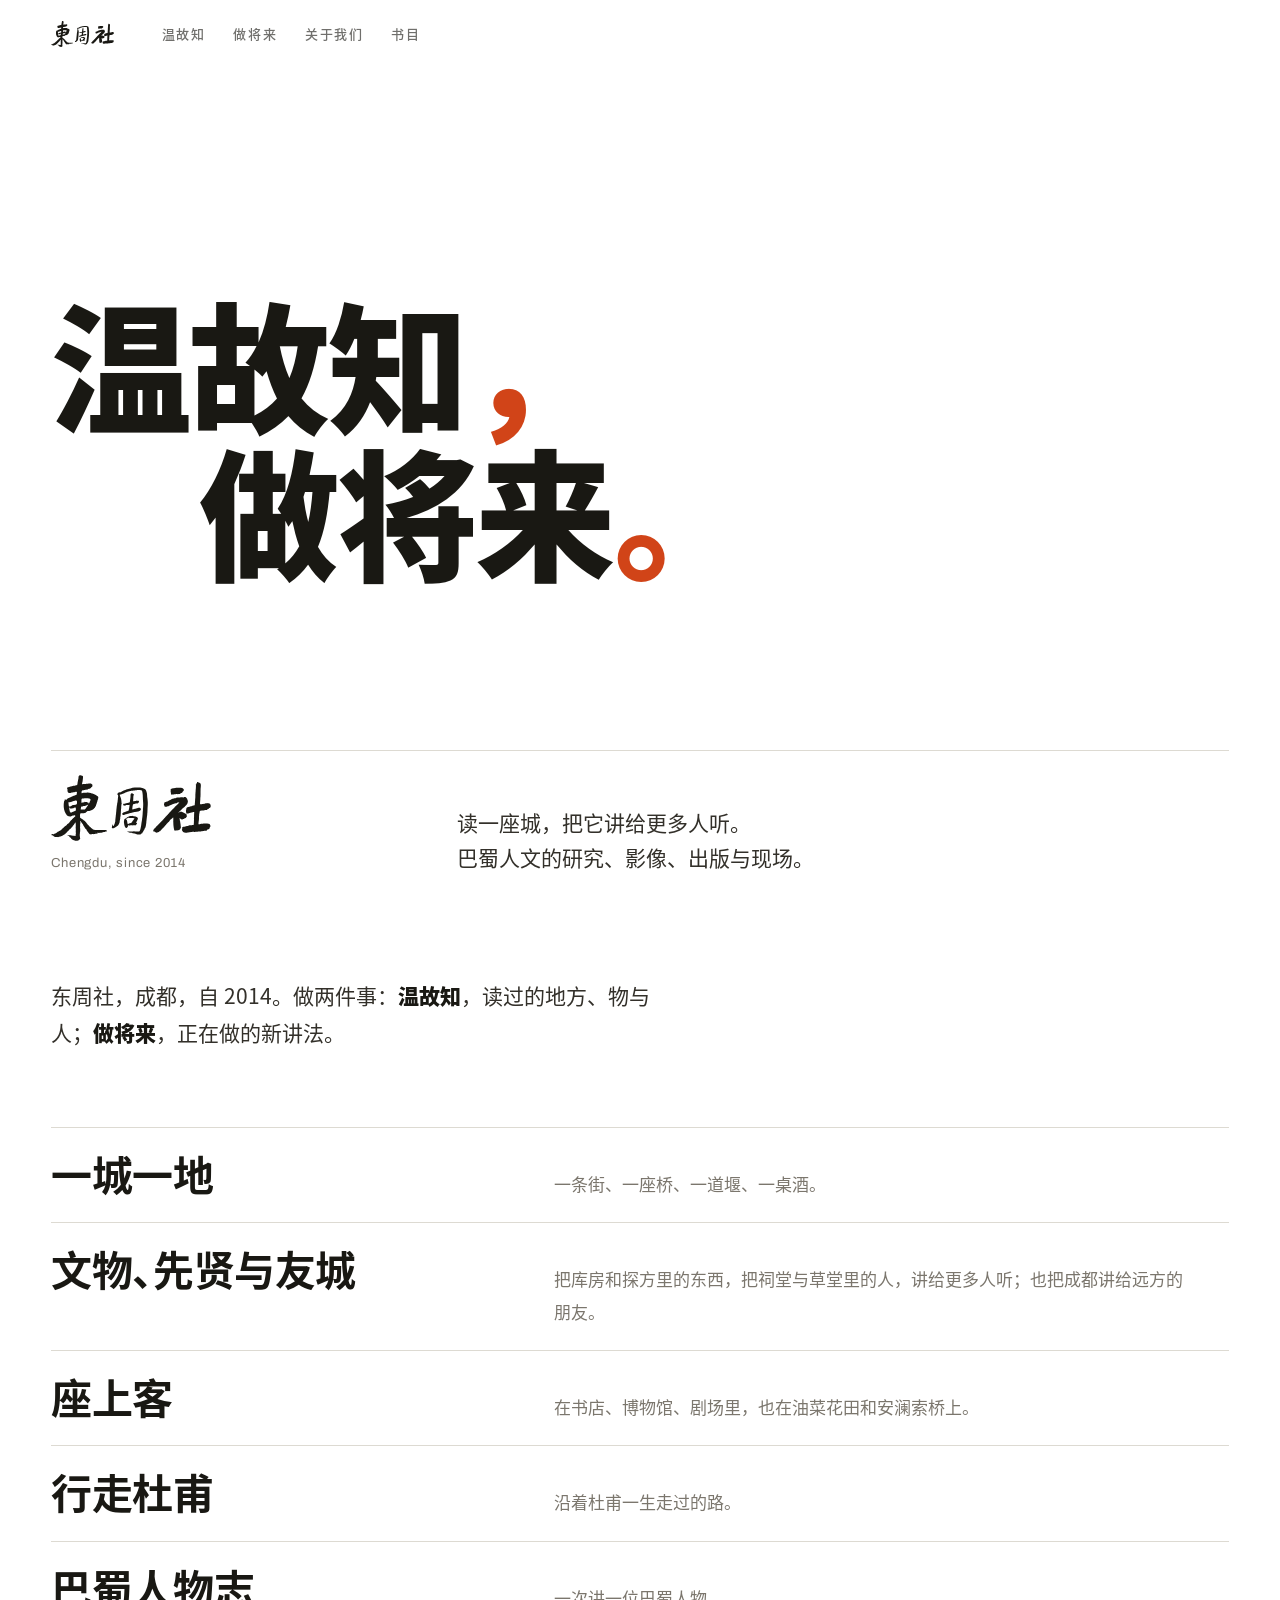
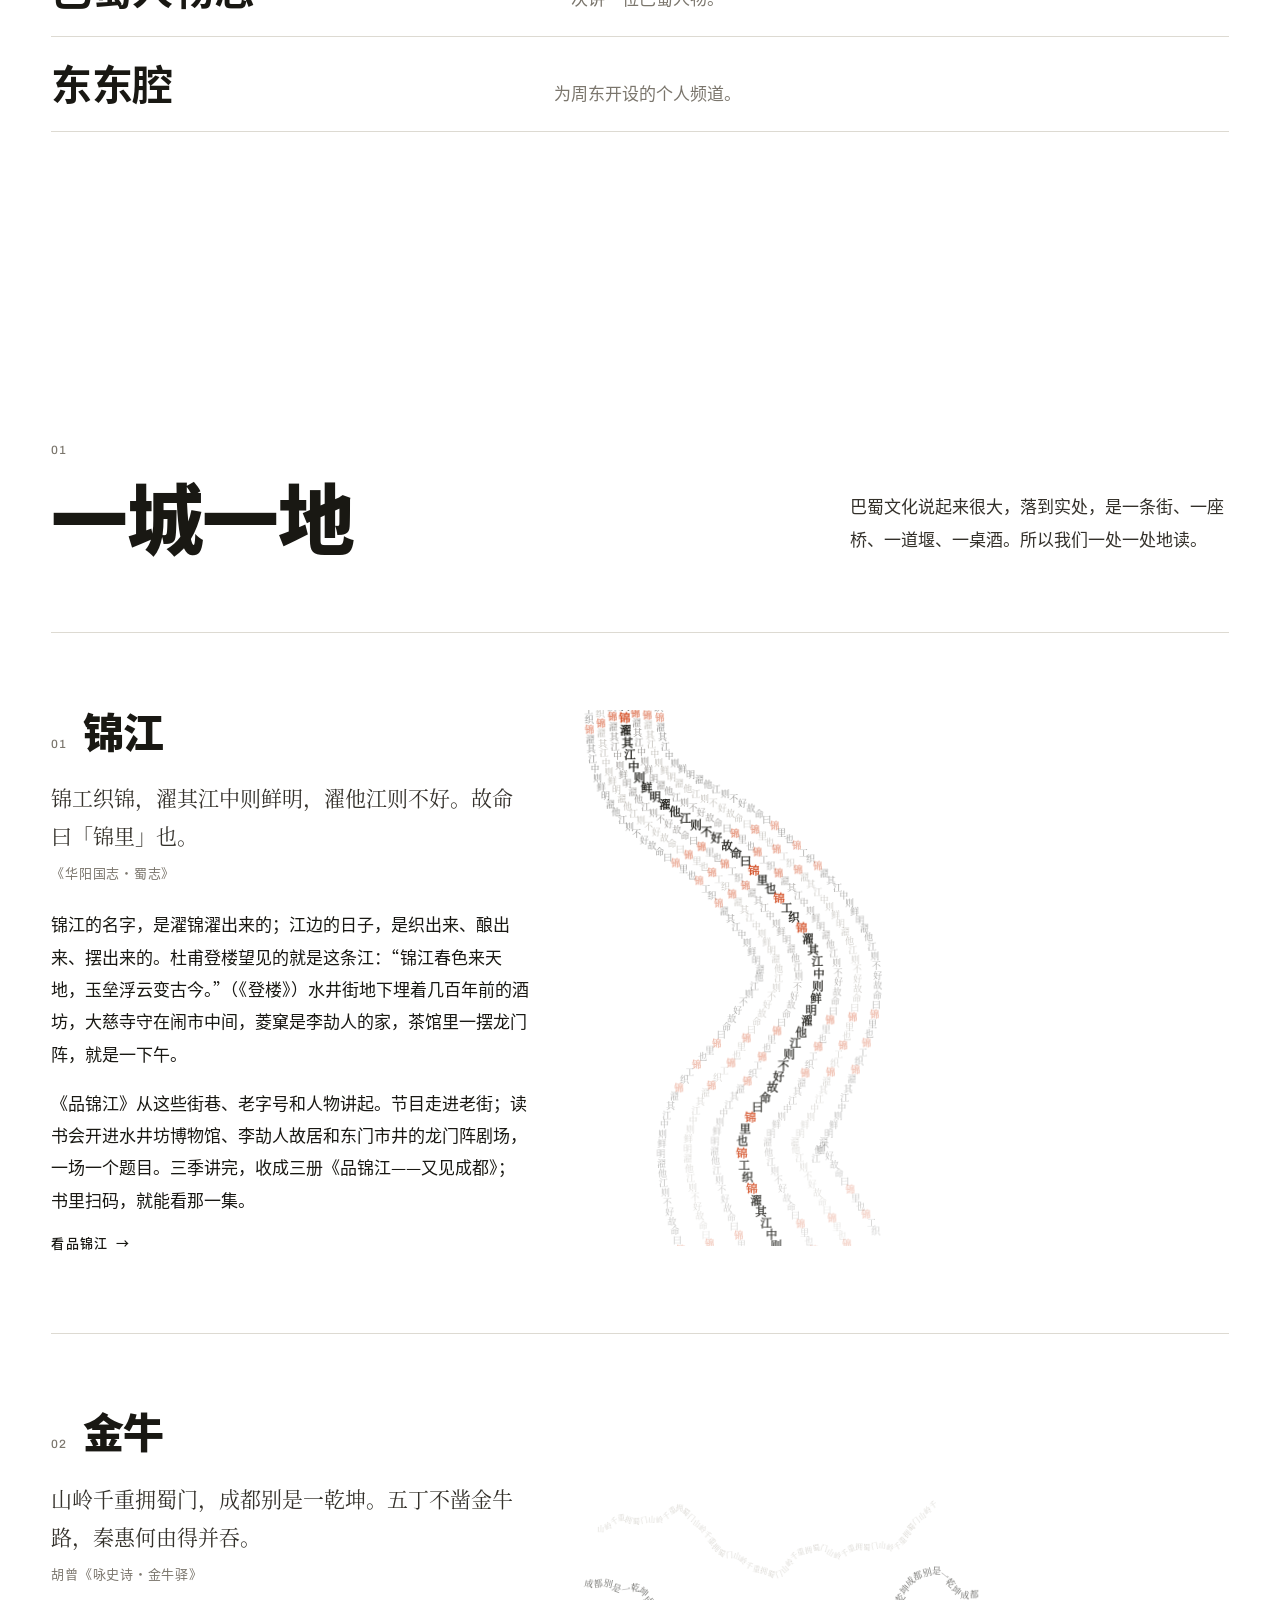
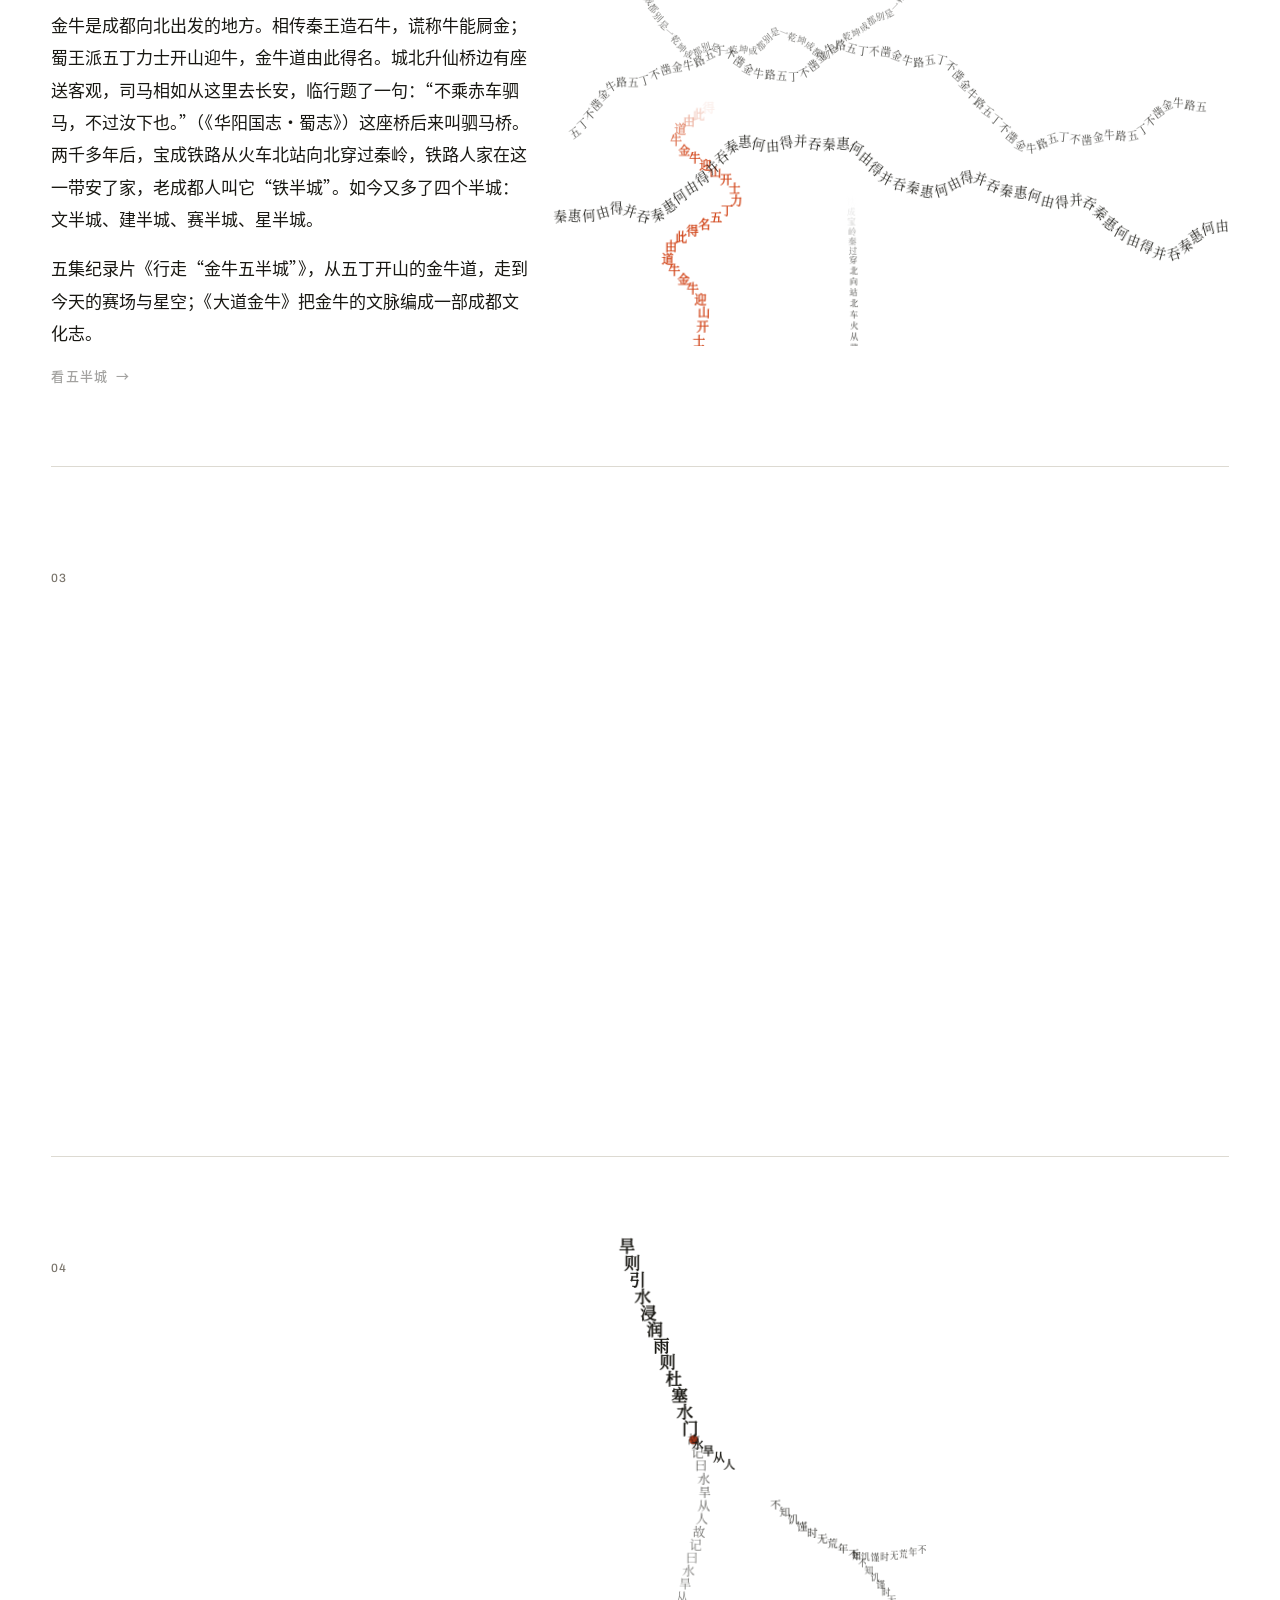
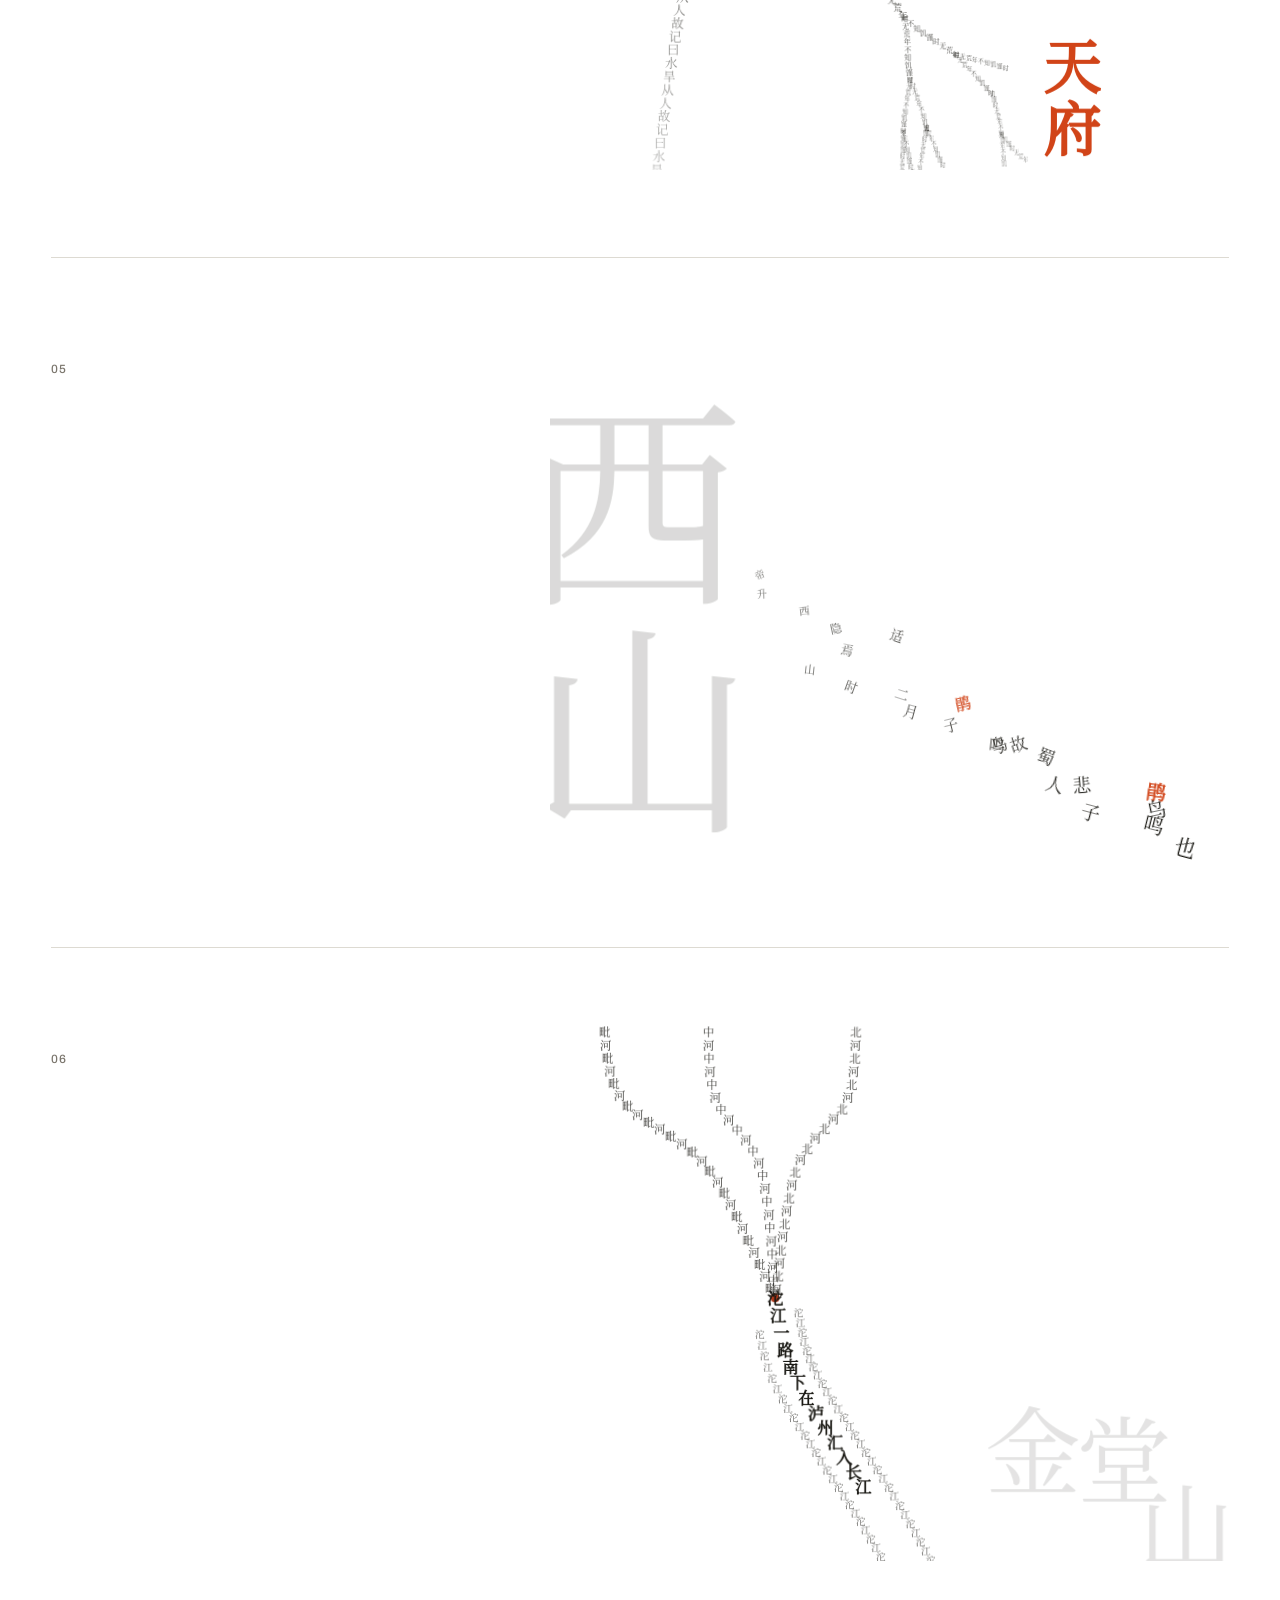
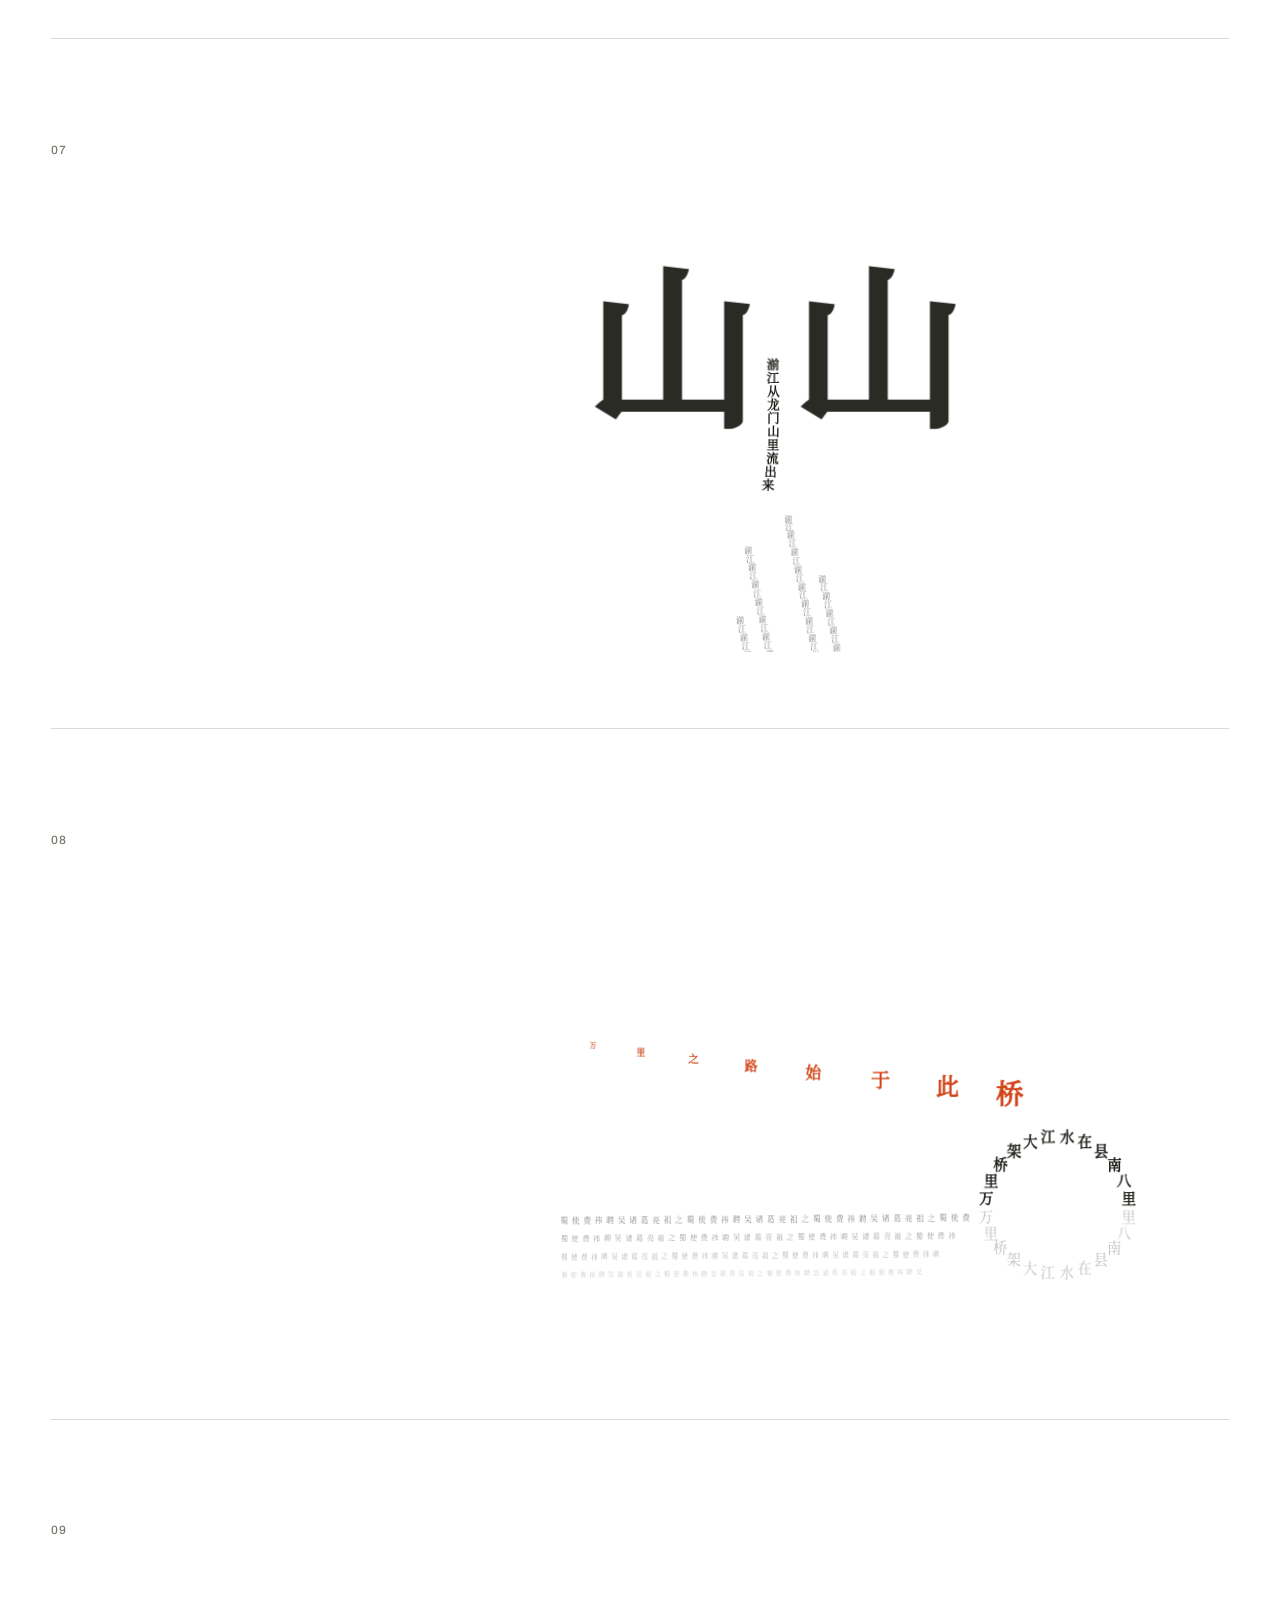
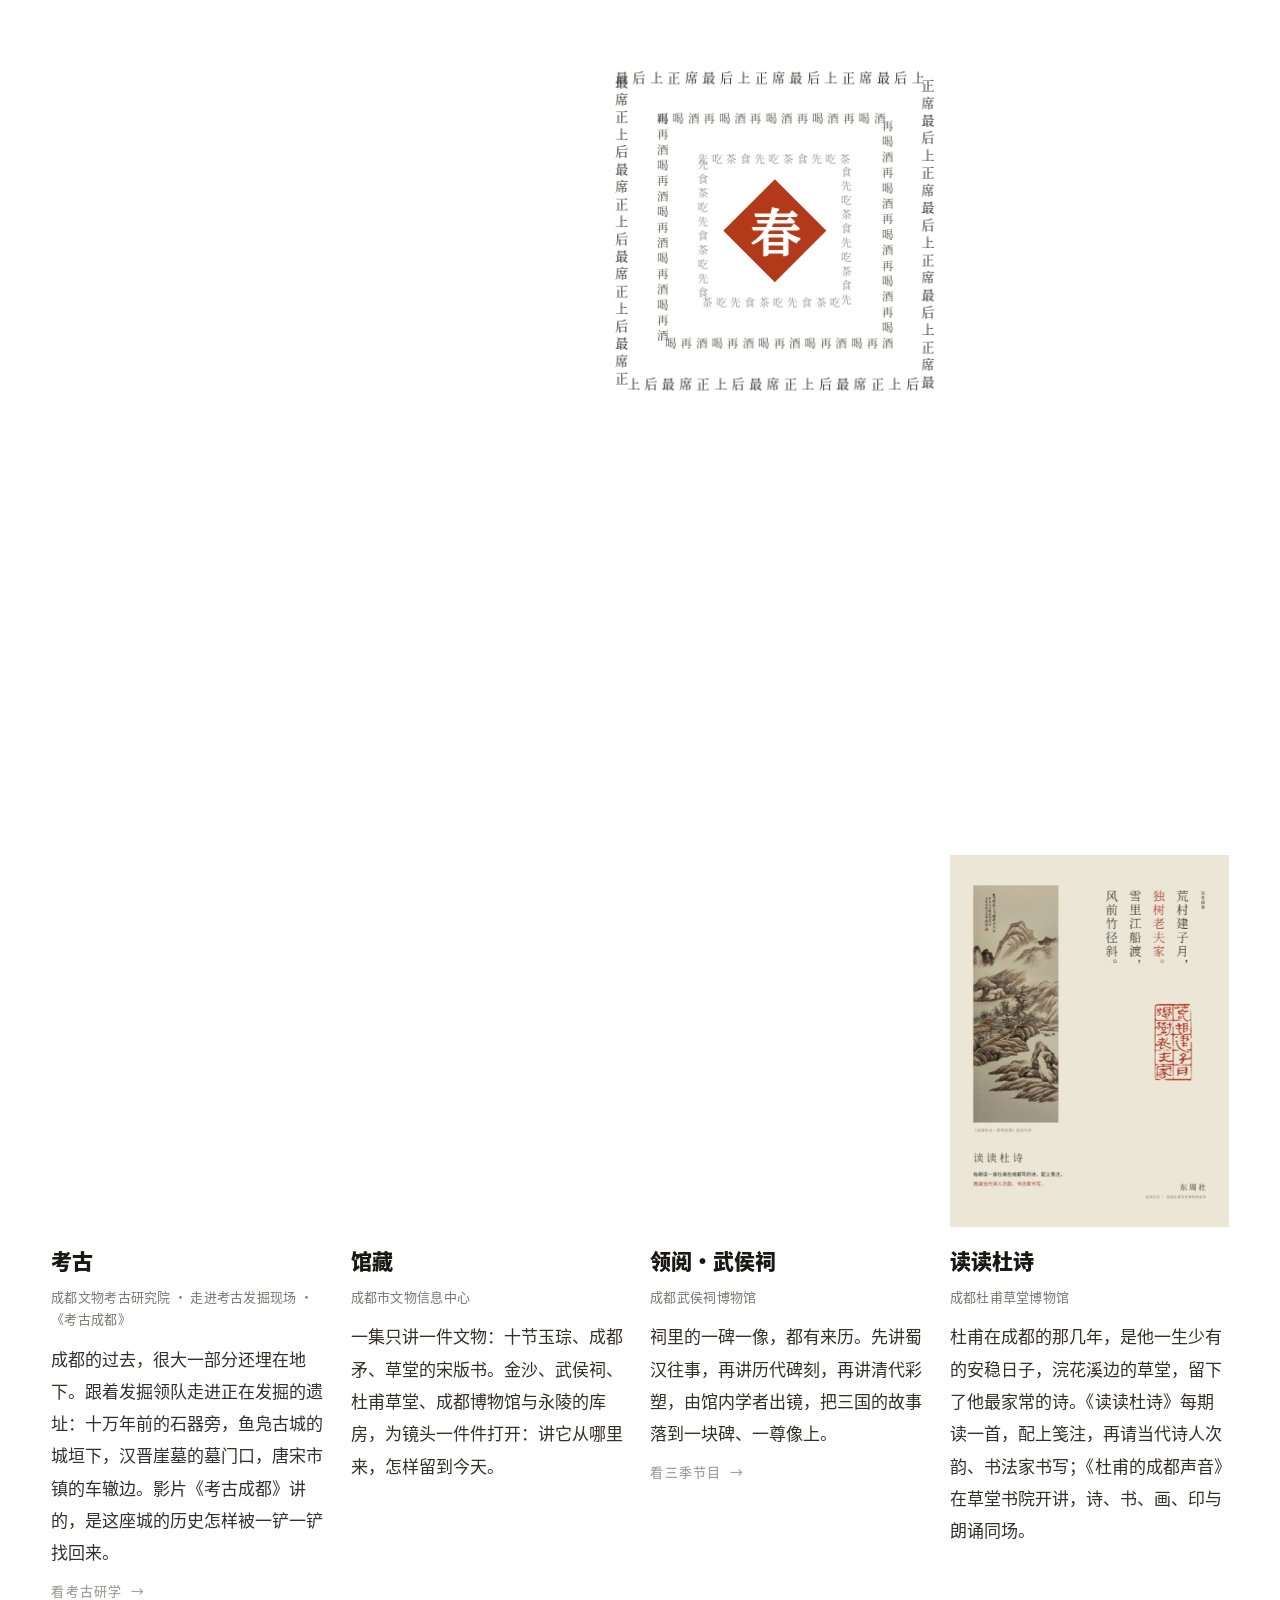
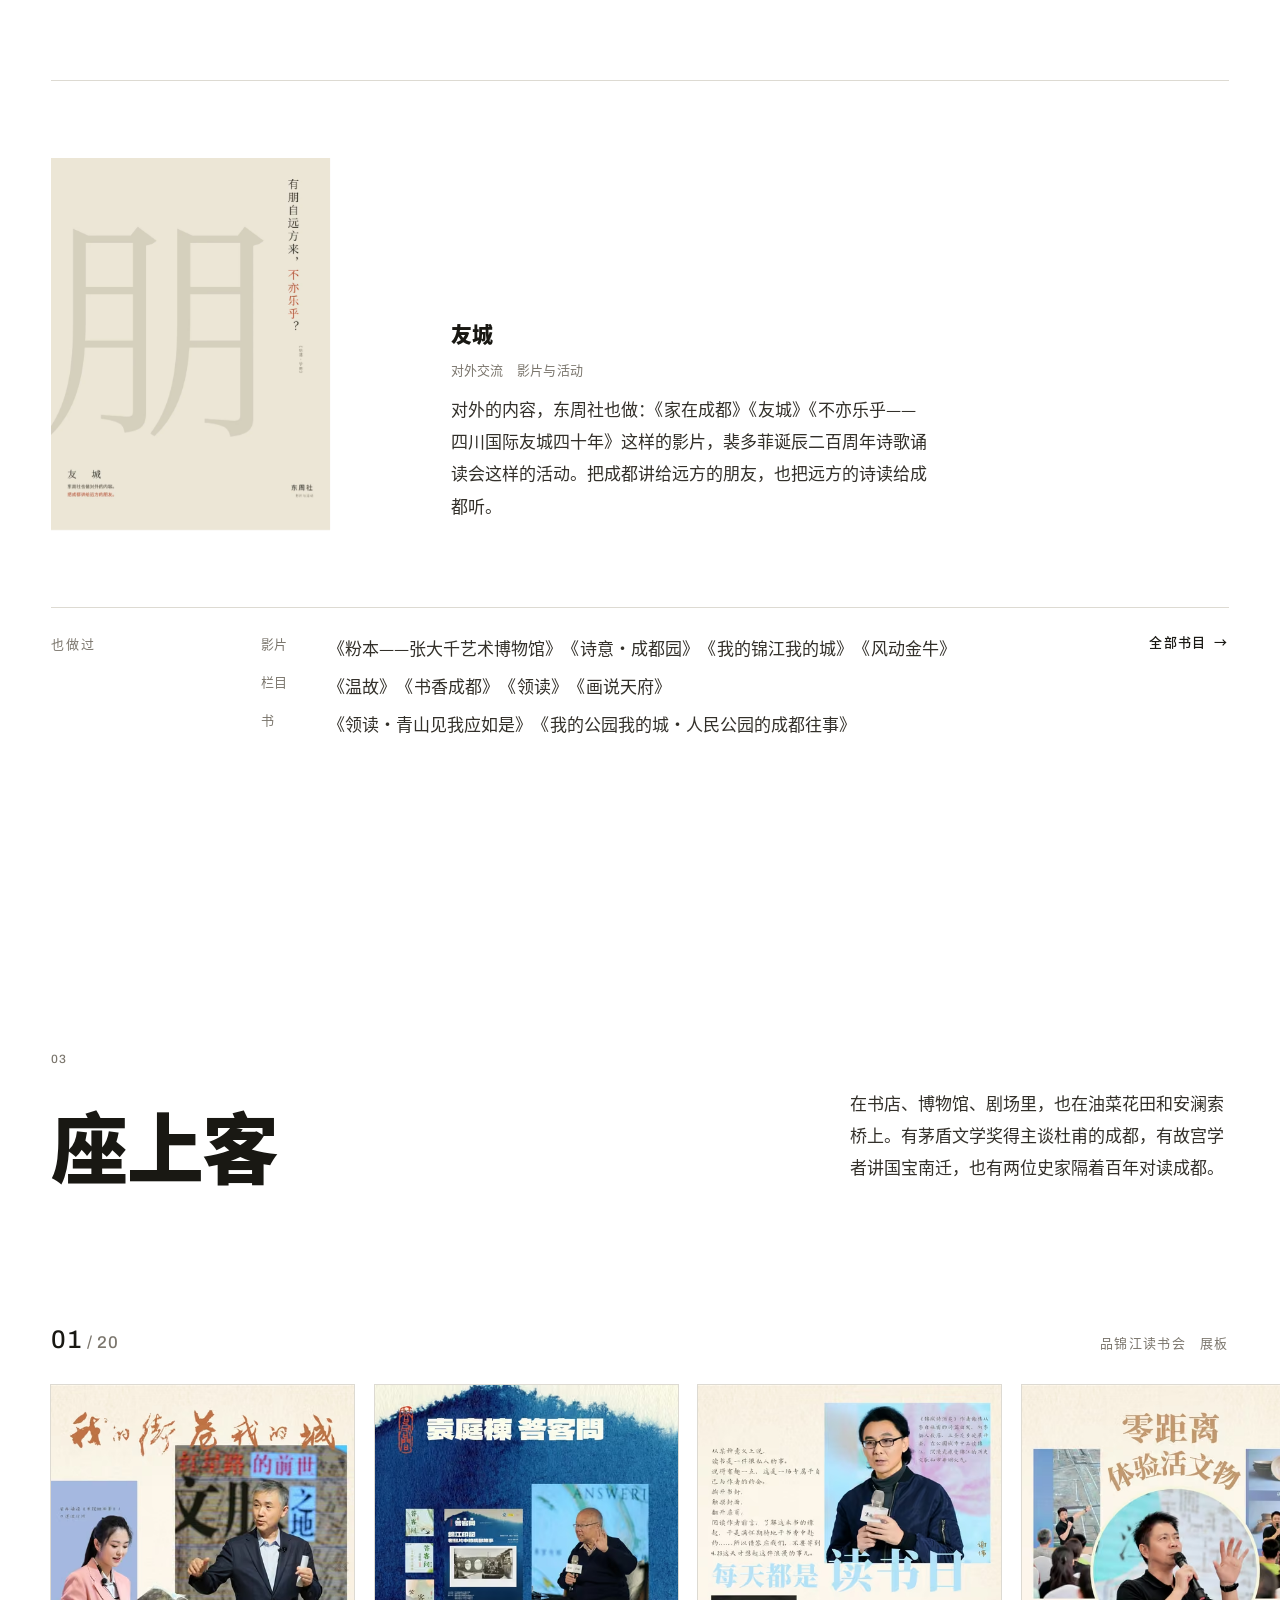
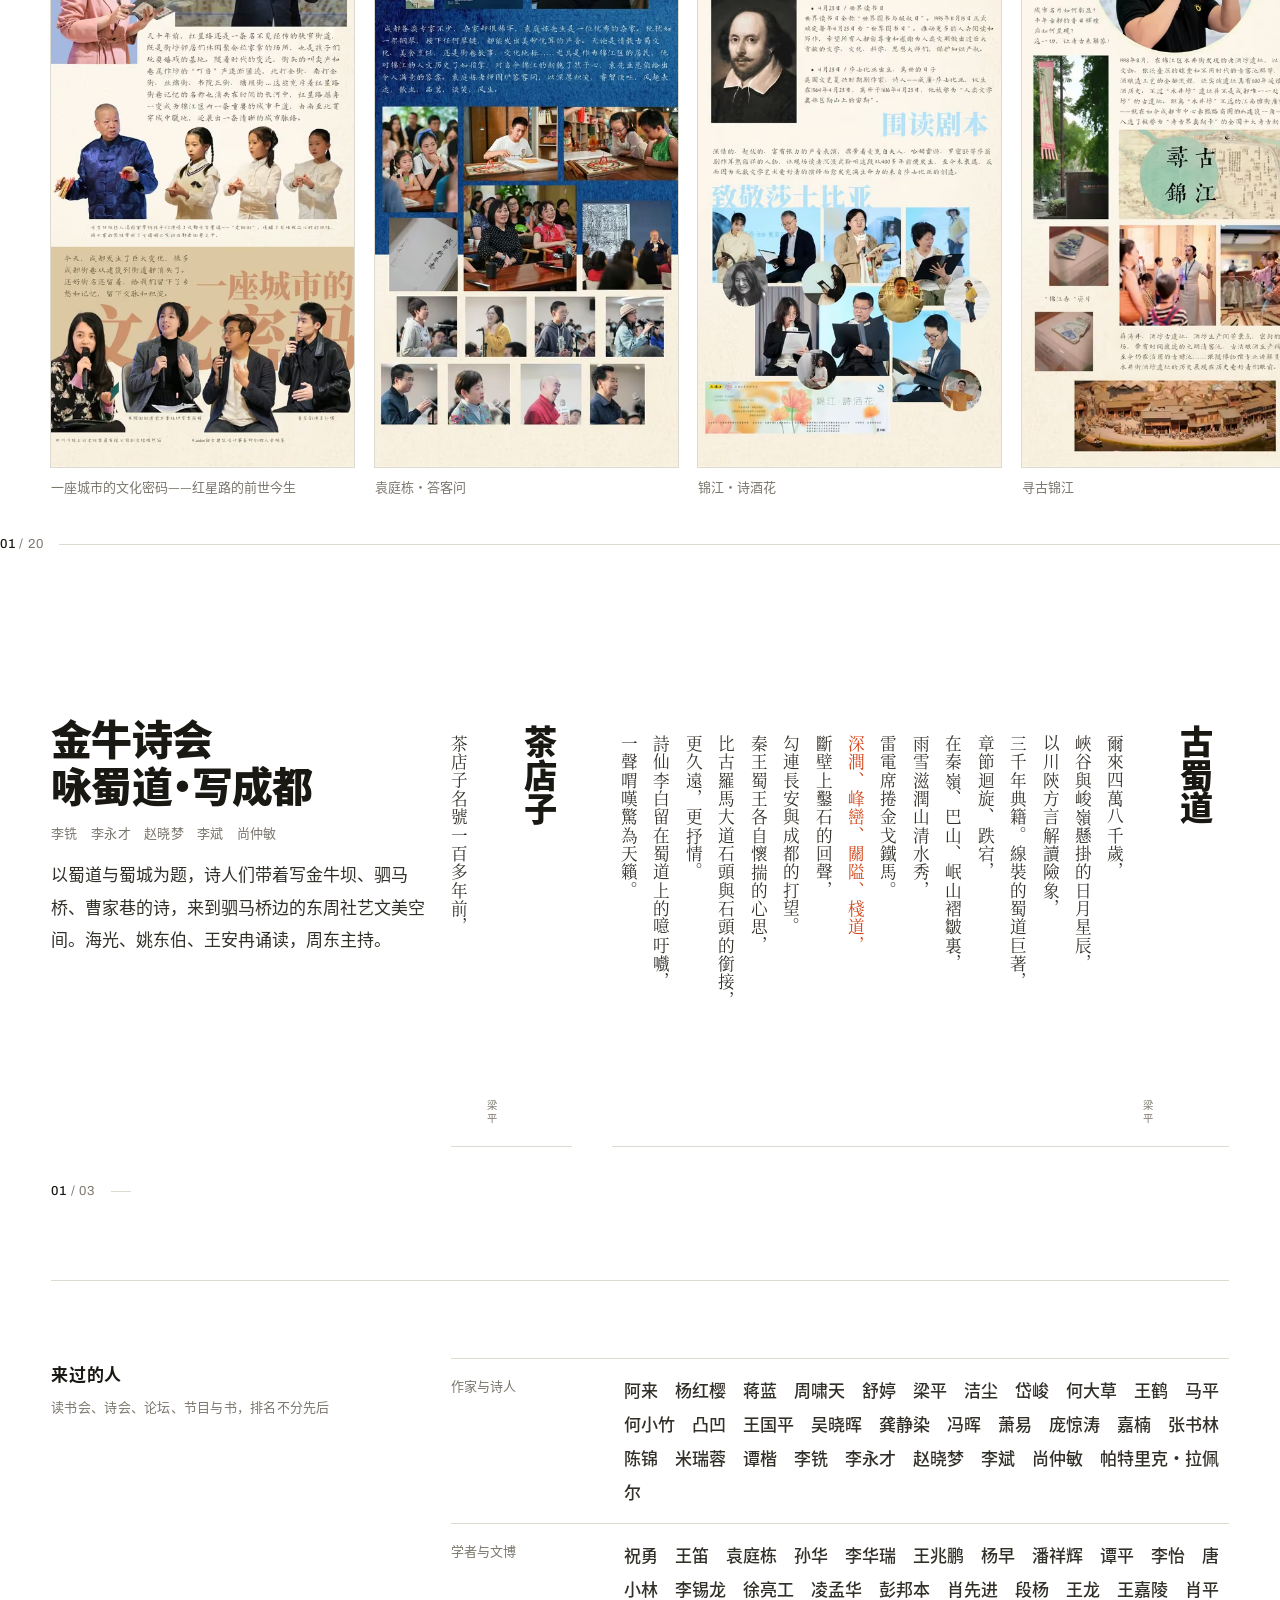
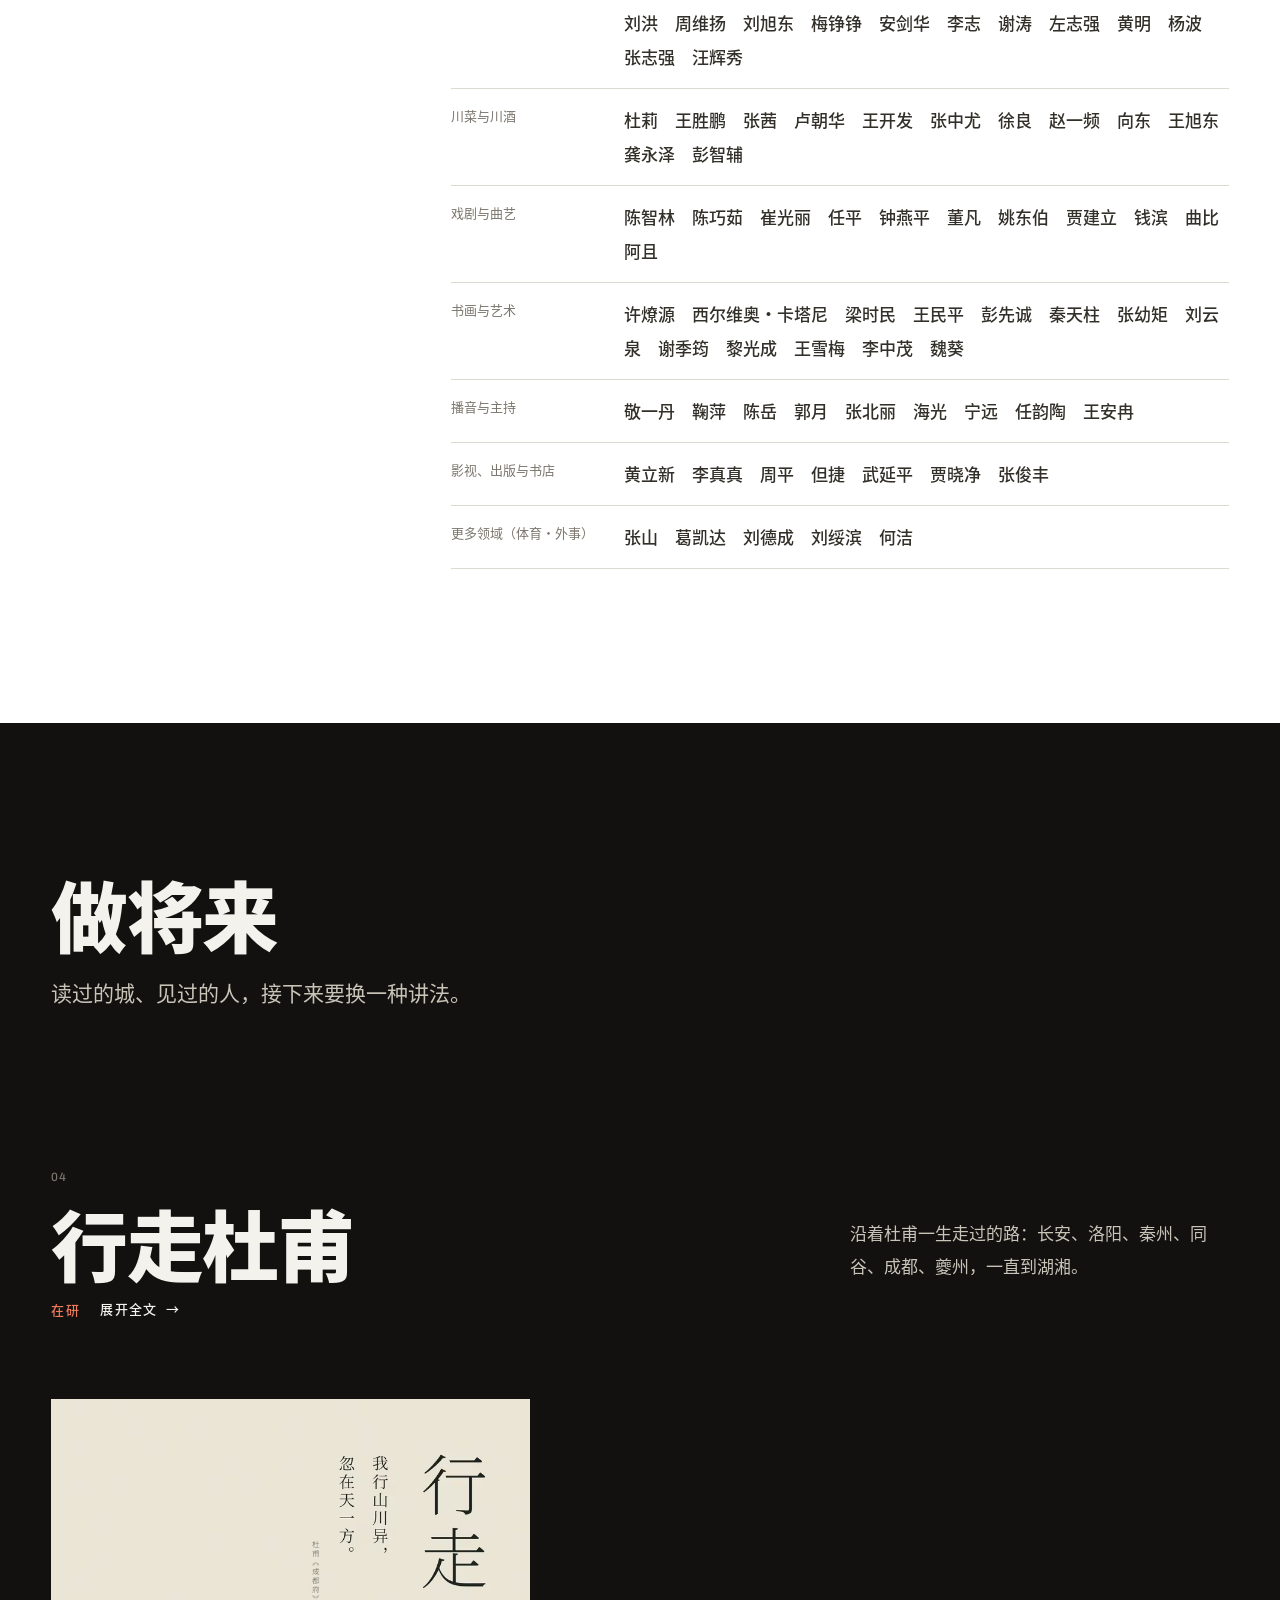
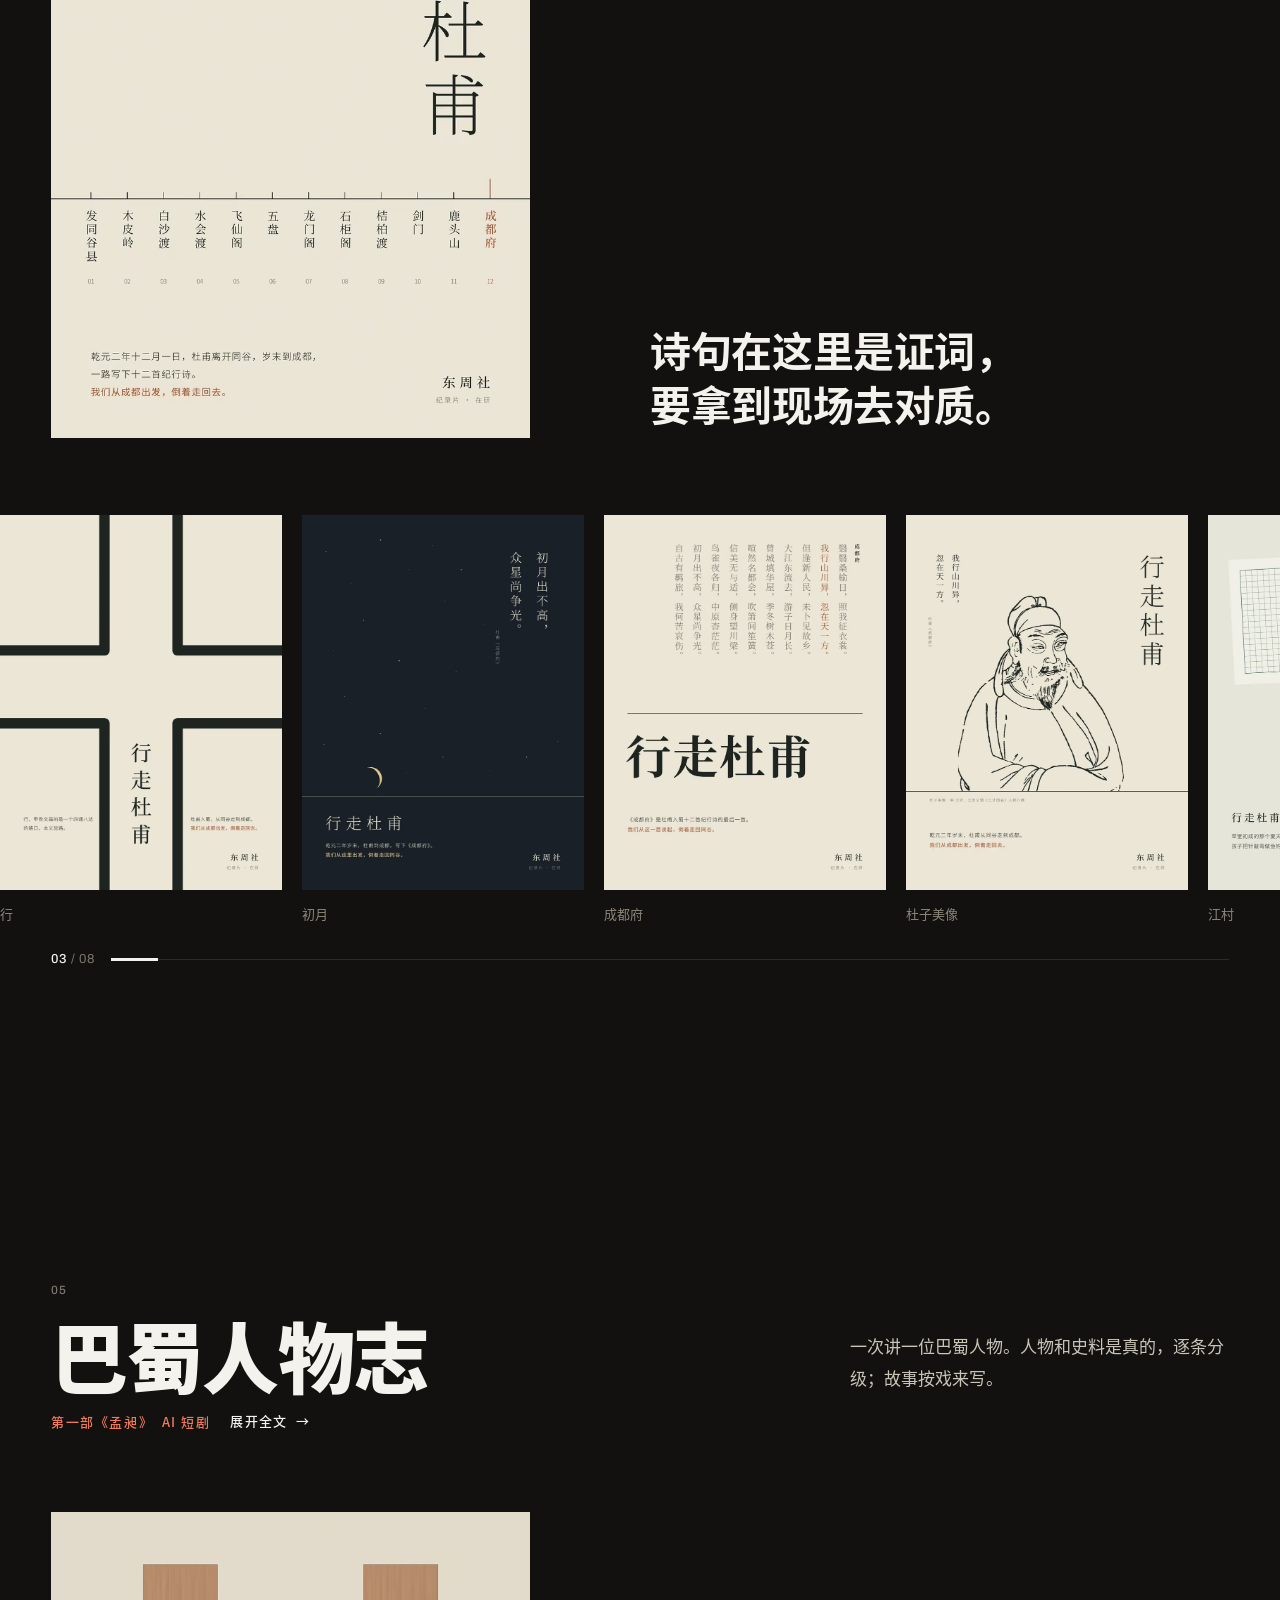
==== commit cd99152a: "手机版：字图按各自画面居中放大；主海报出血" ====
--- a/index.html
+++ b/index.html
@@ -23,11 +23,11 @@
 <meta itemprop="image" content="https://sydonz.github.io/site/assets/img/share/share-sq.jpg">
 <link rel="preload" href="assets/fonts/dzs-sans-900.woff2" as="font" type="font/woff2" crossorigin>
 <link rel="preload" href="assets/fonts/dzs-sans-400.woff2" as="font" type="font/woff2" crossorigin>
-<link rel="stylesheet" href="assets/css/bai.css?v=a9e3f4ce">
+<link rel="stylesheet" href="assets/css/bai.css?v=46c6f8f3">
 <script>if (!matchMedia("(prefers-reduced-motion: reduce)").matches) document.documentElement.classList.add("m");</script>
-<script src="assets/js/lenis.min.js?v=a9e3f4ce" defer></script>
-<script src="assets/js/bai.js?v=a9e3f4ce" defer></script>
-<script src="assets/js/lightbox.js?v=a9e3f4ce" defer></script>
+<script src="assets/js/lenis.min.js?v=46c6f8f3" defer></script>
+<script src="assets/js/bai.js?v=46c6f8f3" defer></script>
+<script src="assets/js/lightbox.js?v=46c6f8f3" defer></script>
 </head>
 <body>
 <img src="assets/img/share/share-sq.jpg" alt="" width="300" height="300" hidden style="display:none">
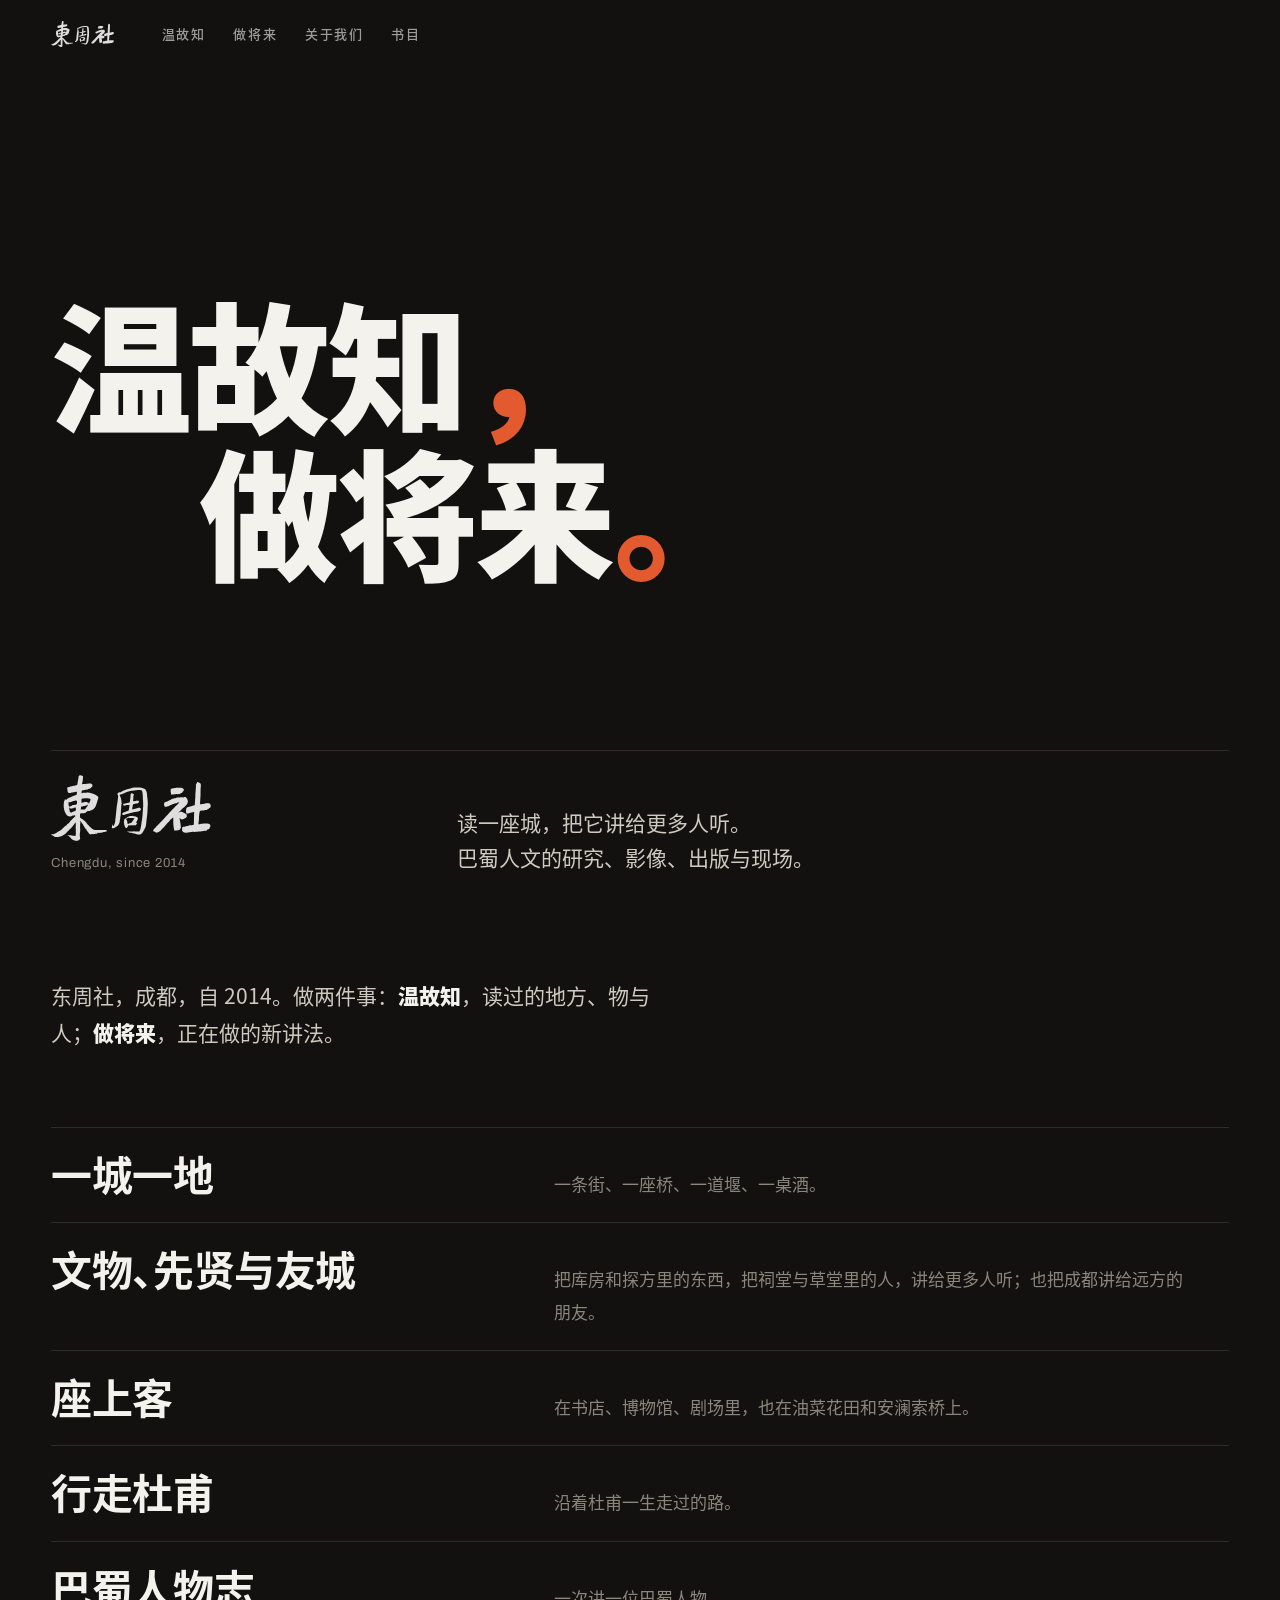
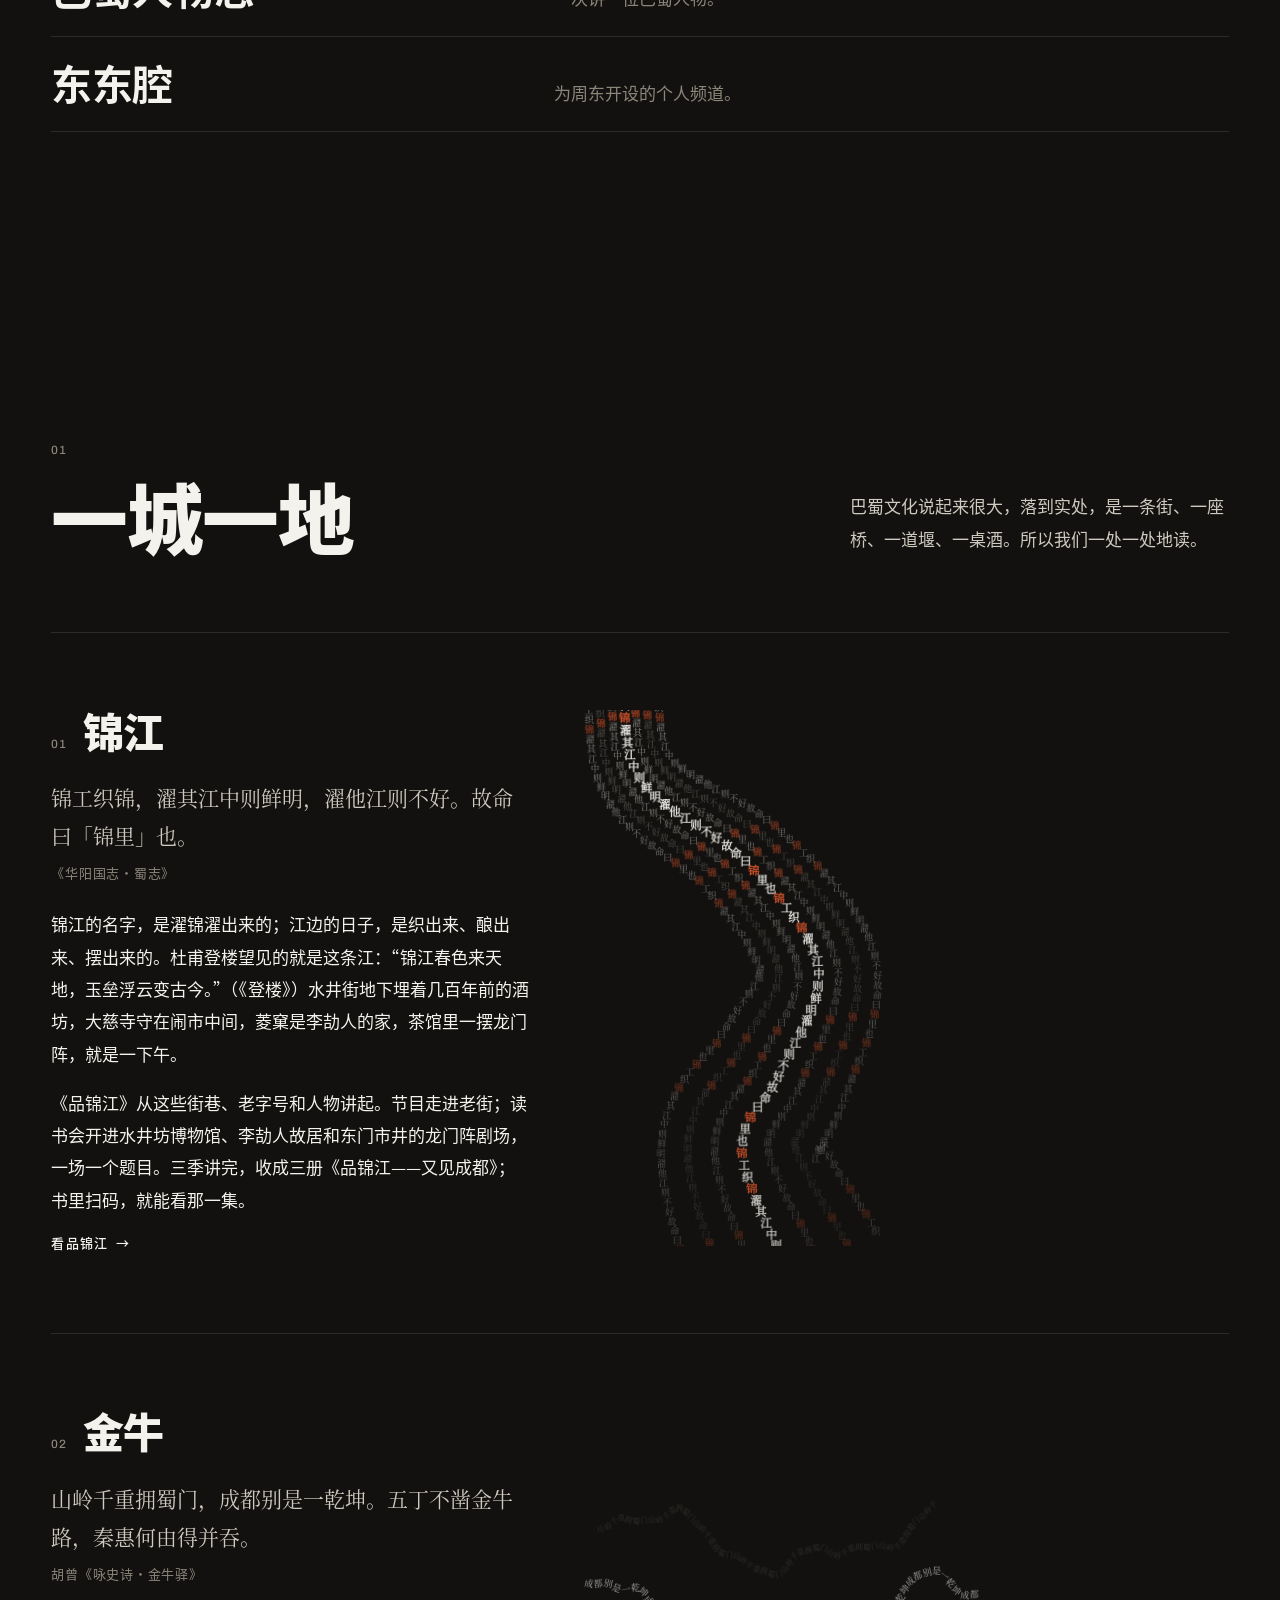
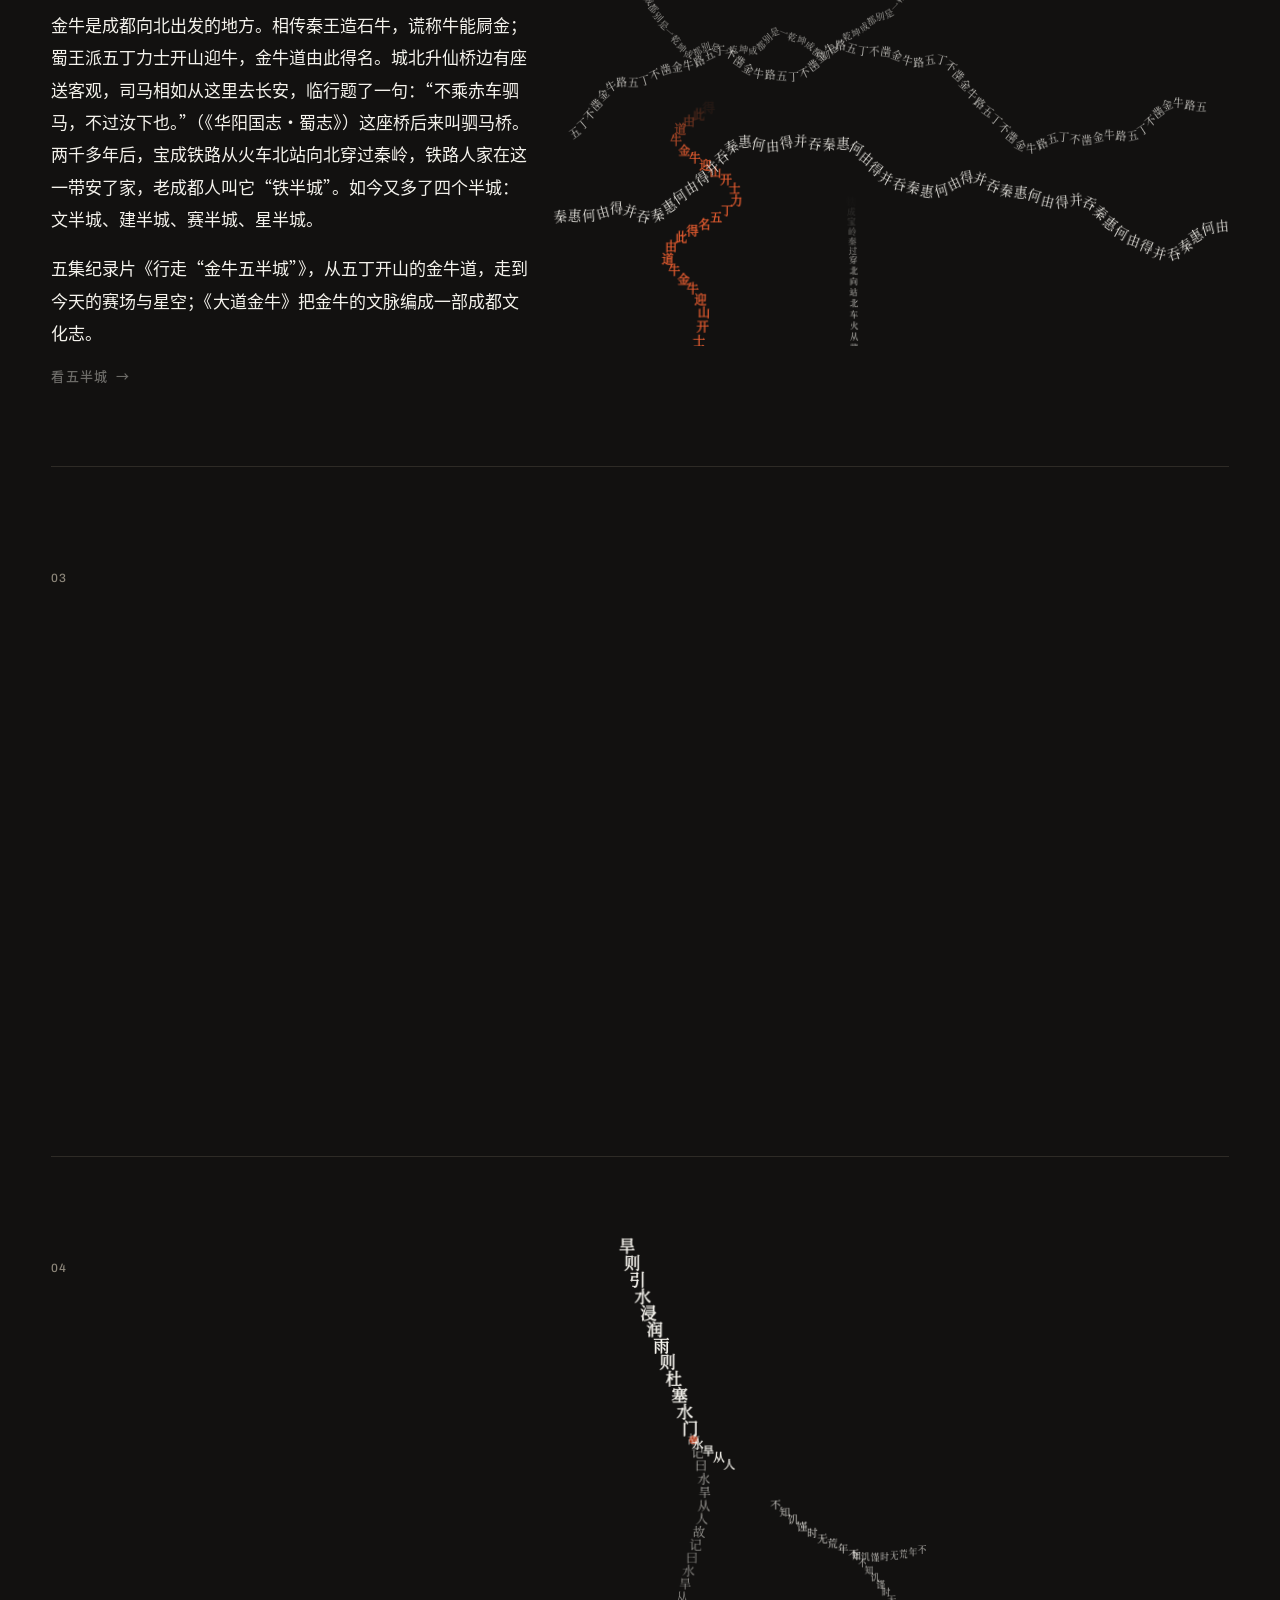
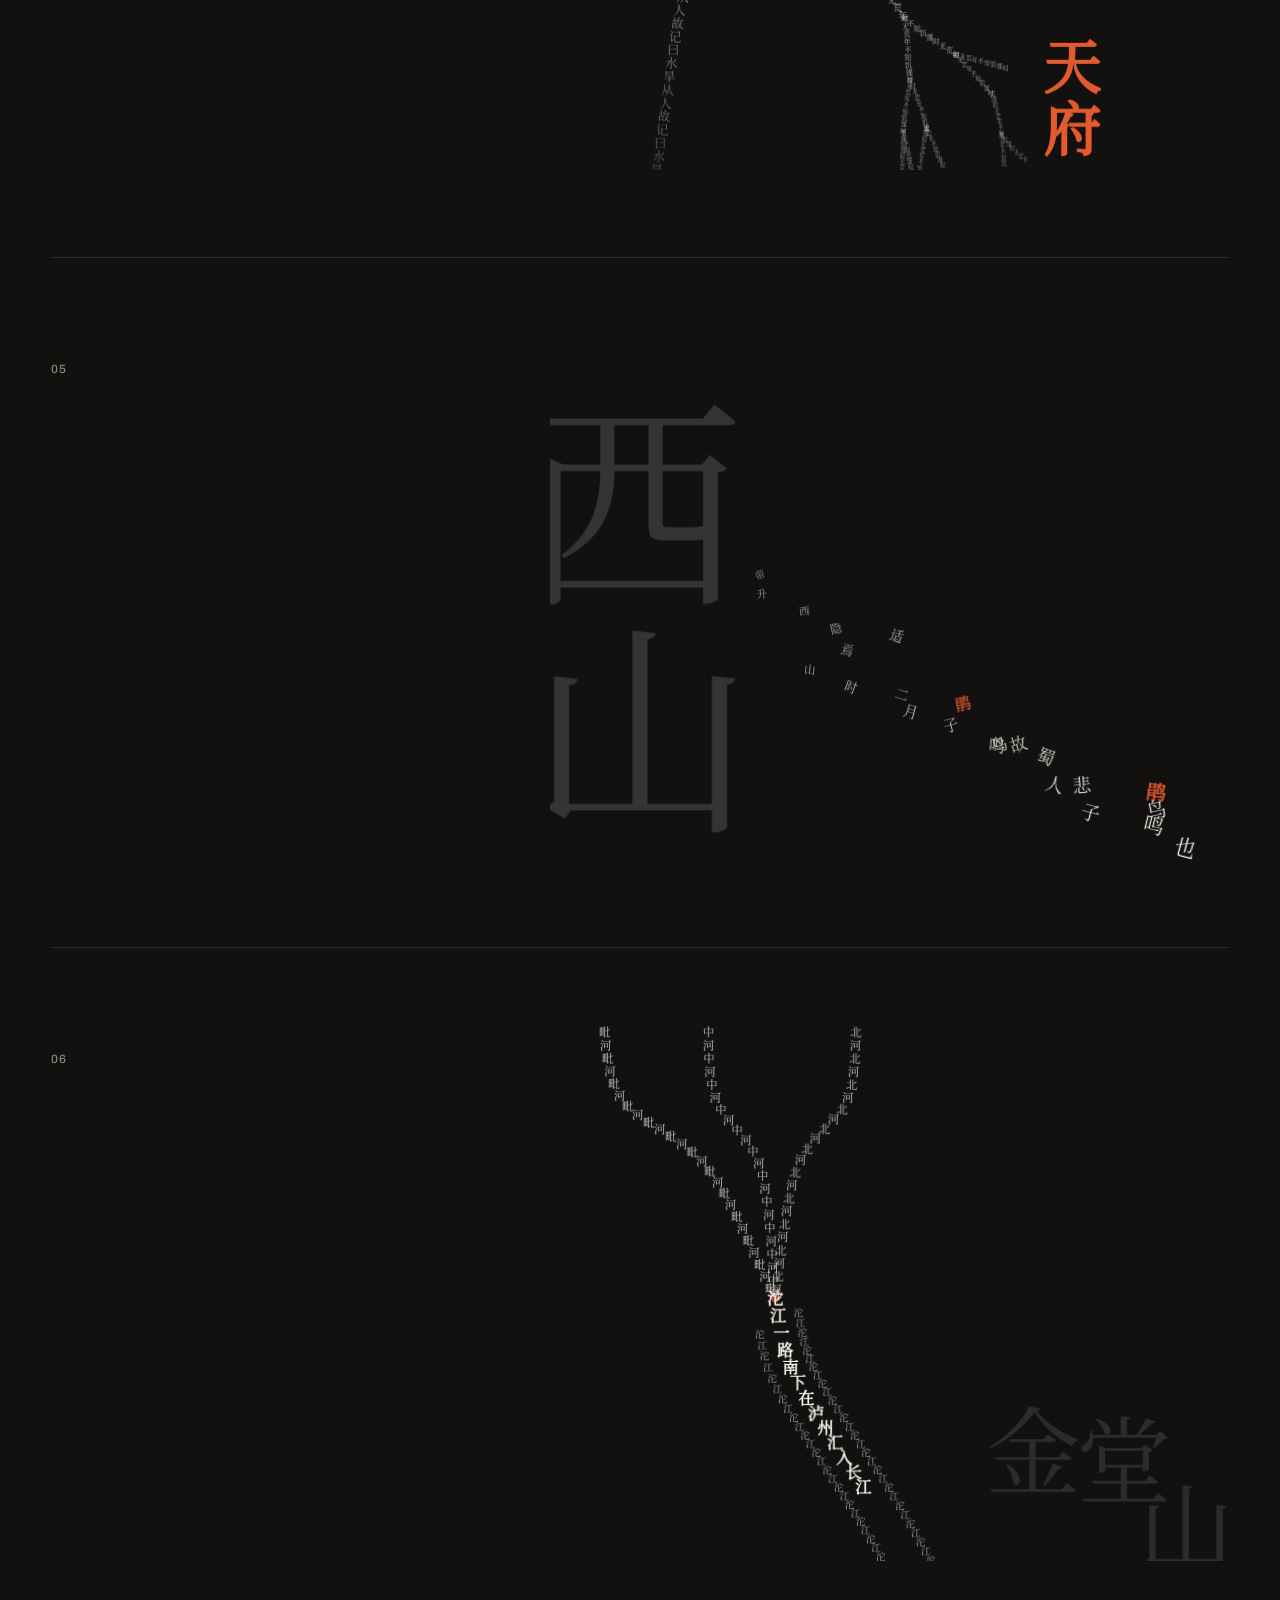
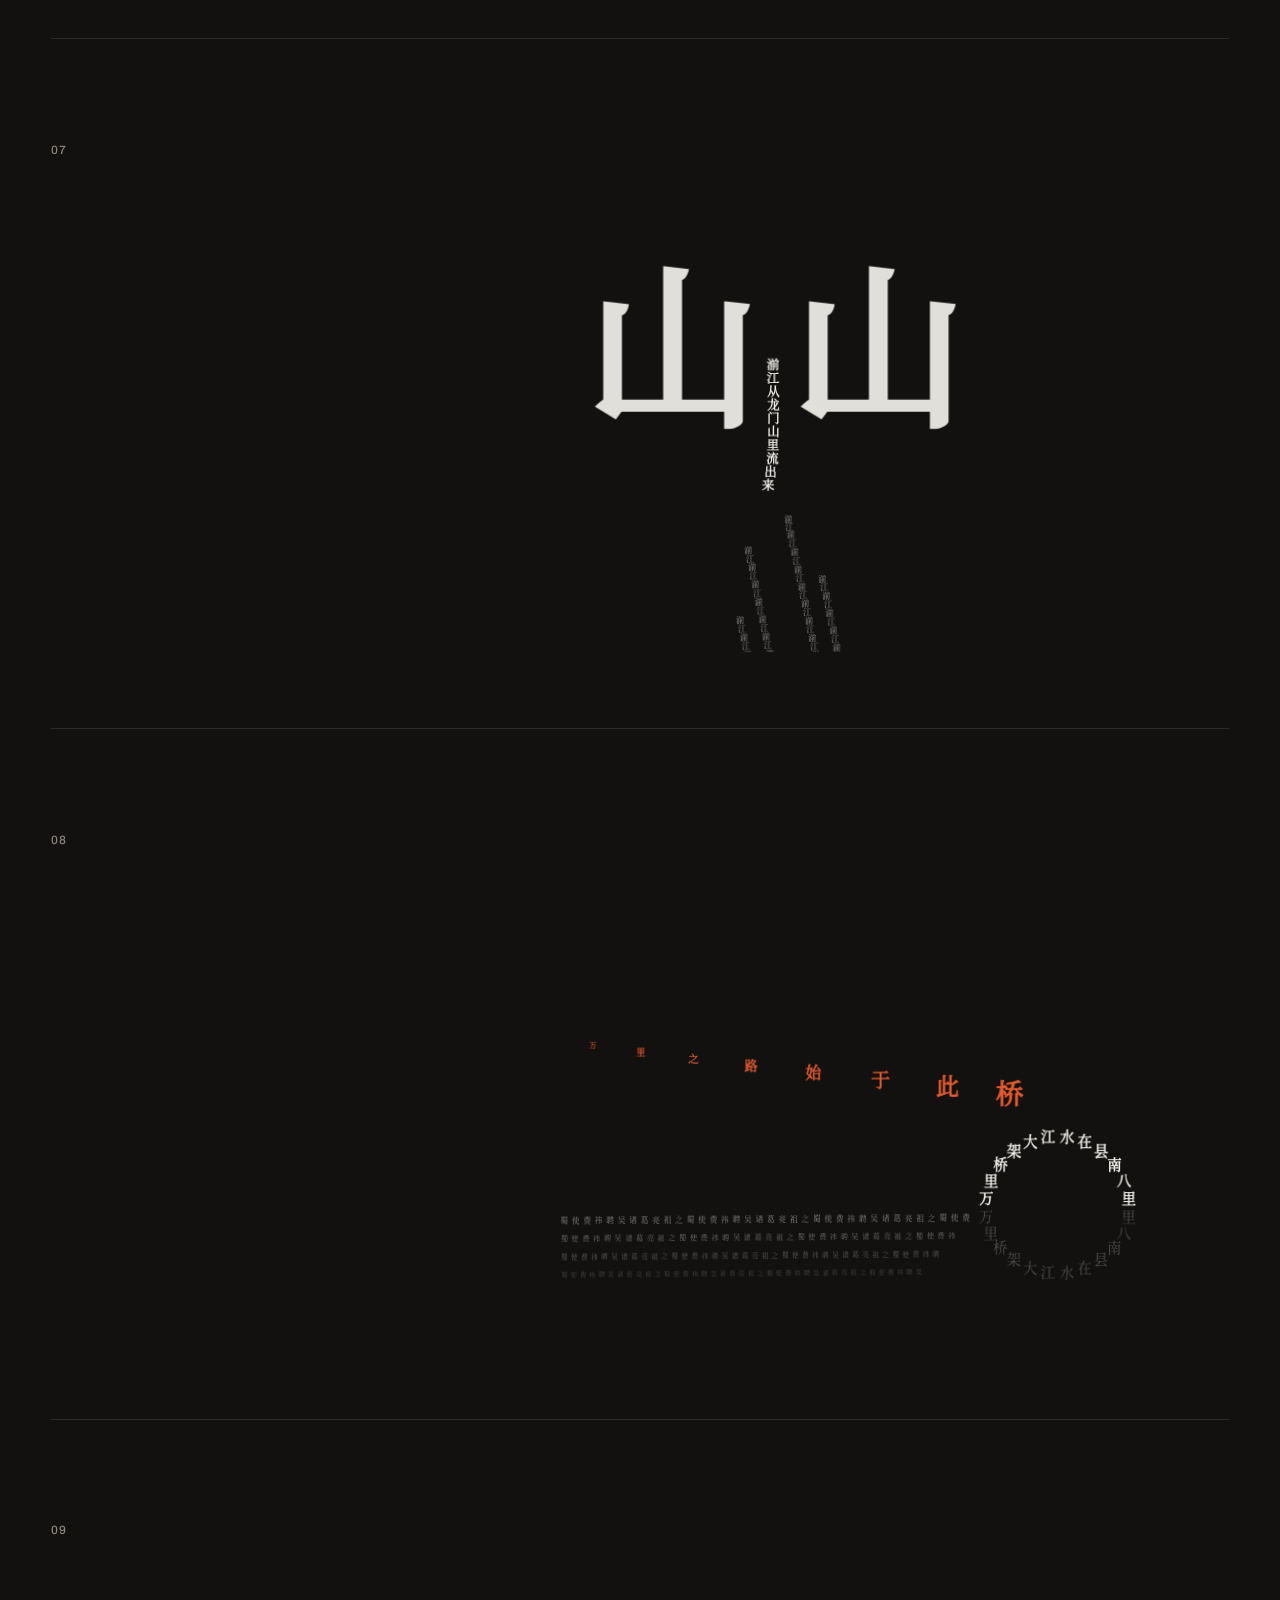
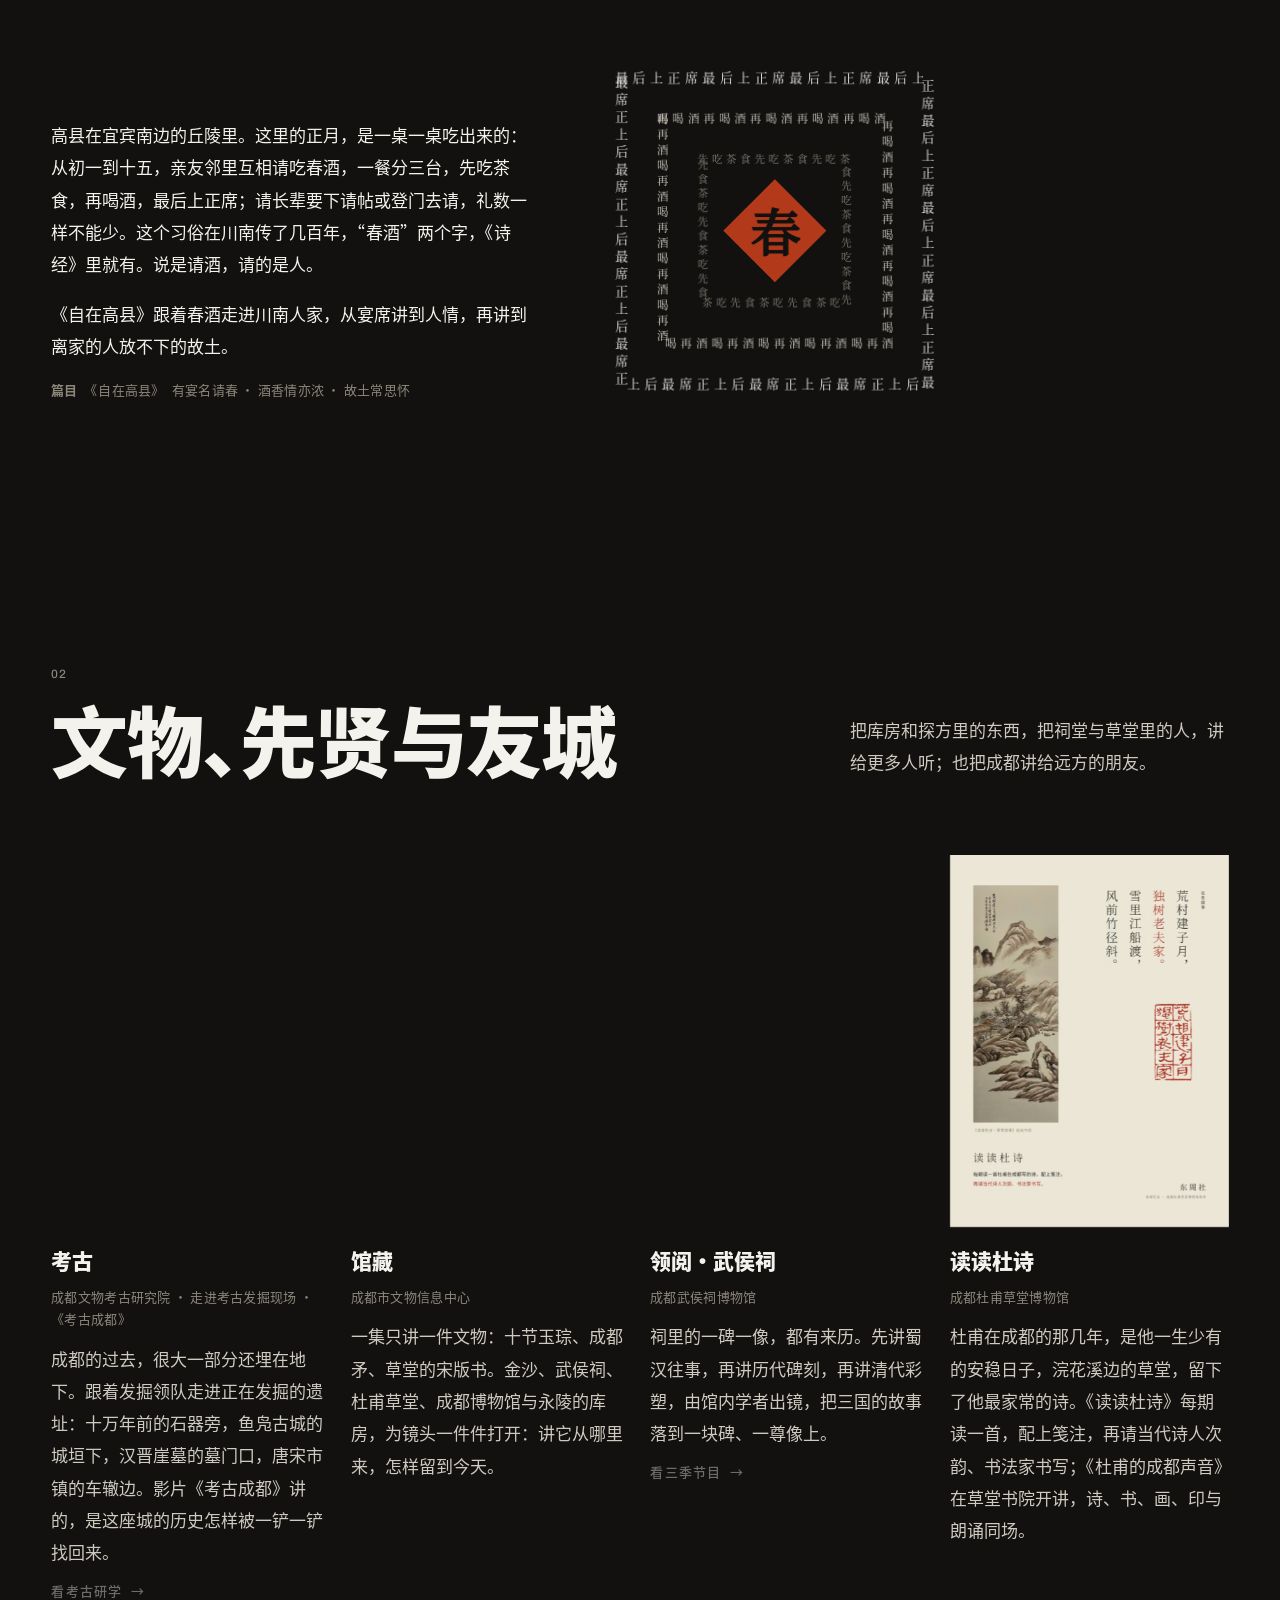
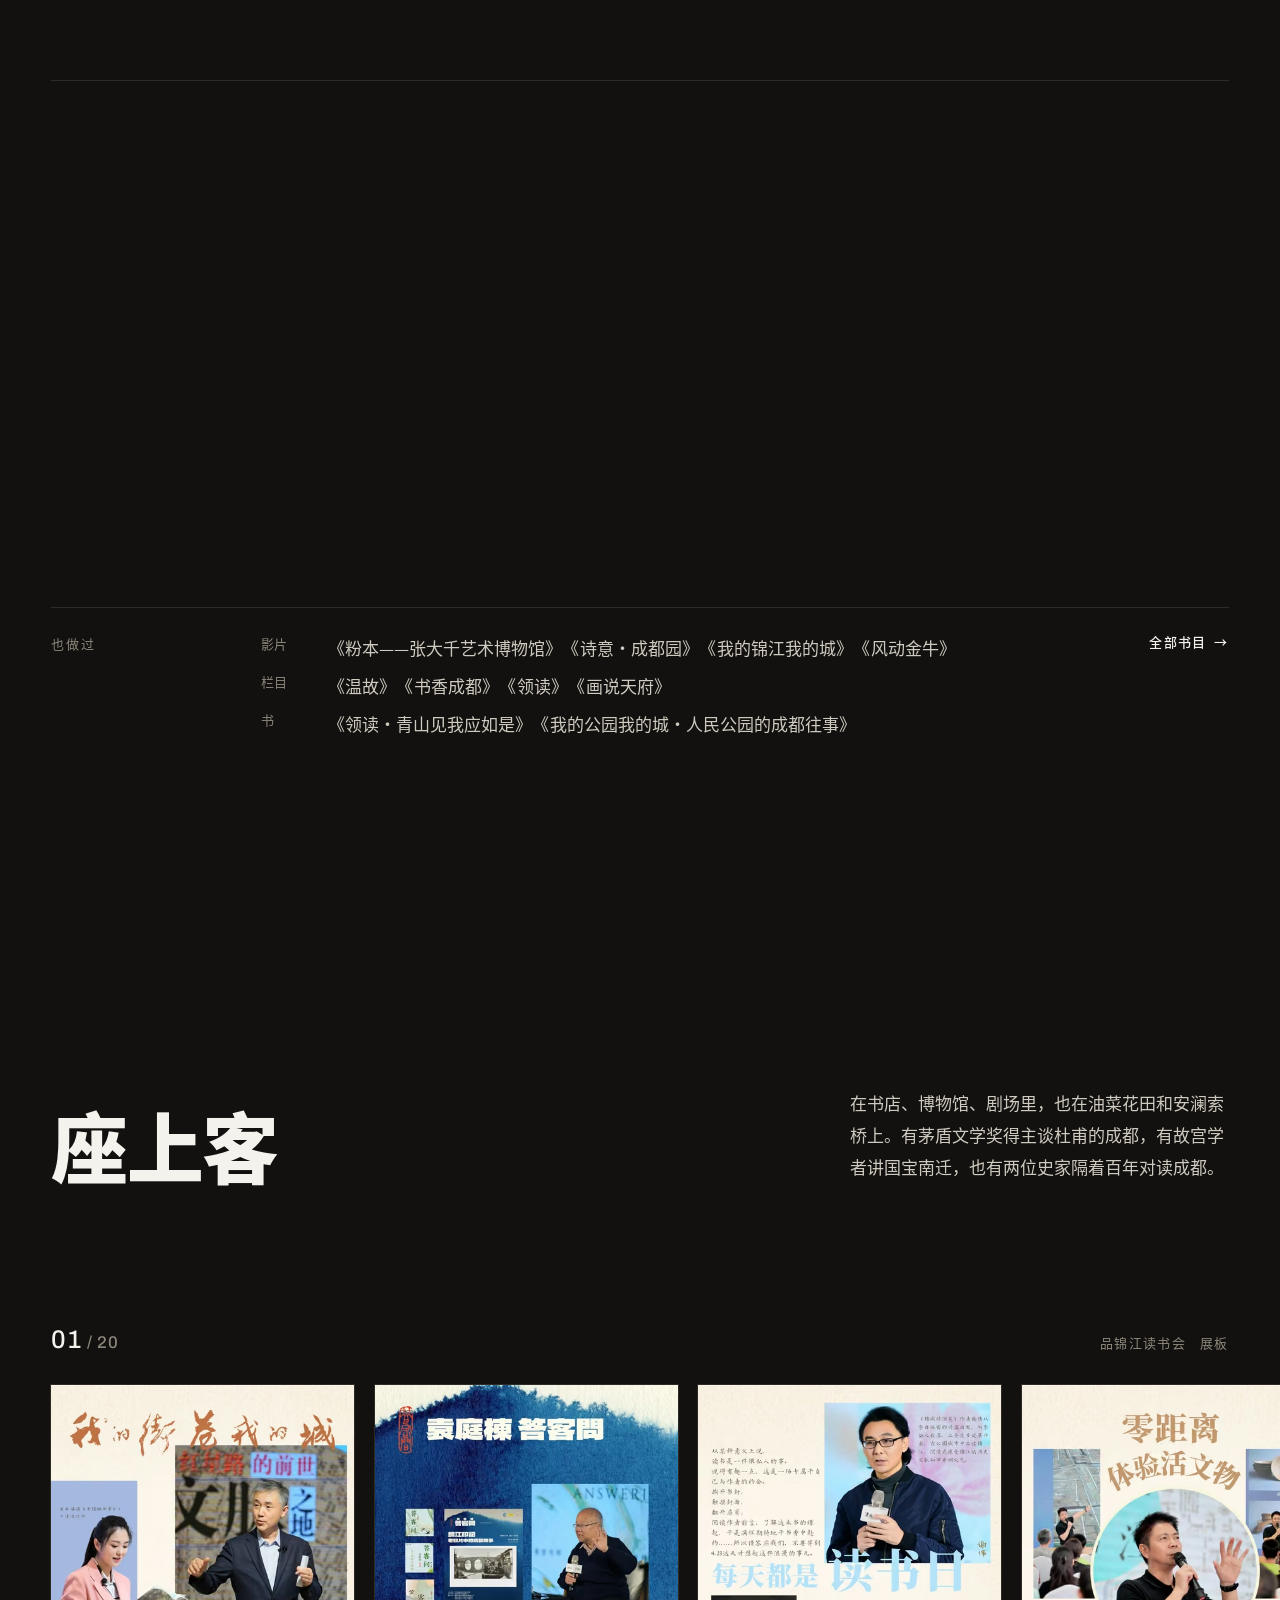
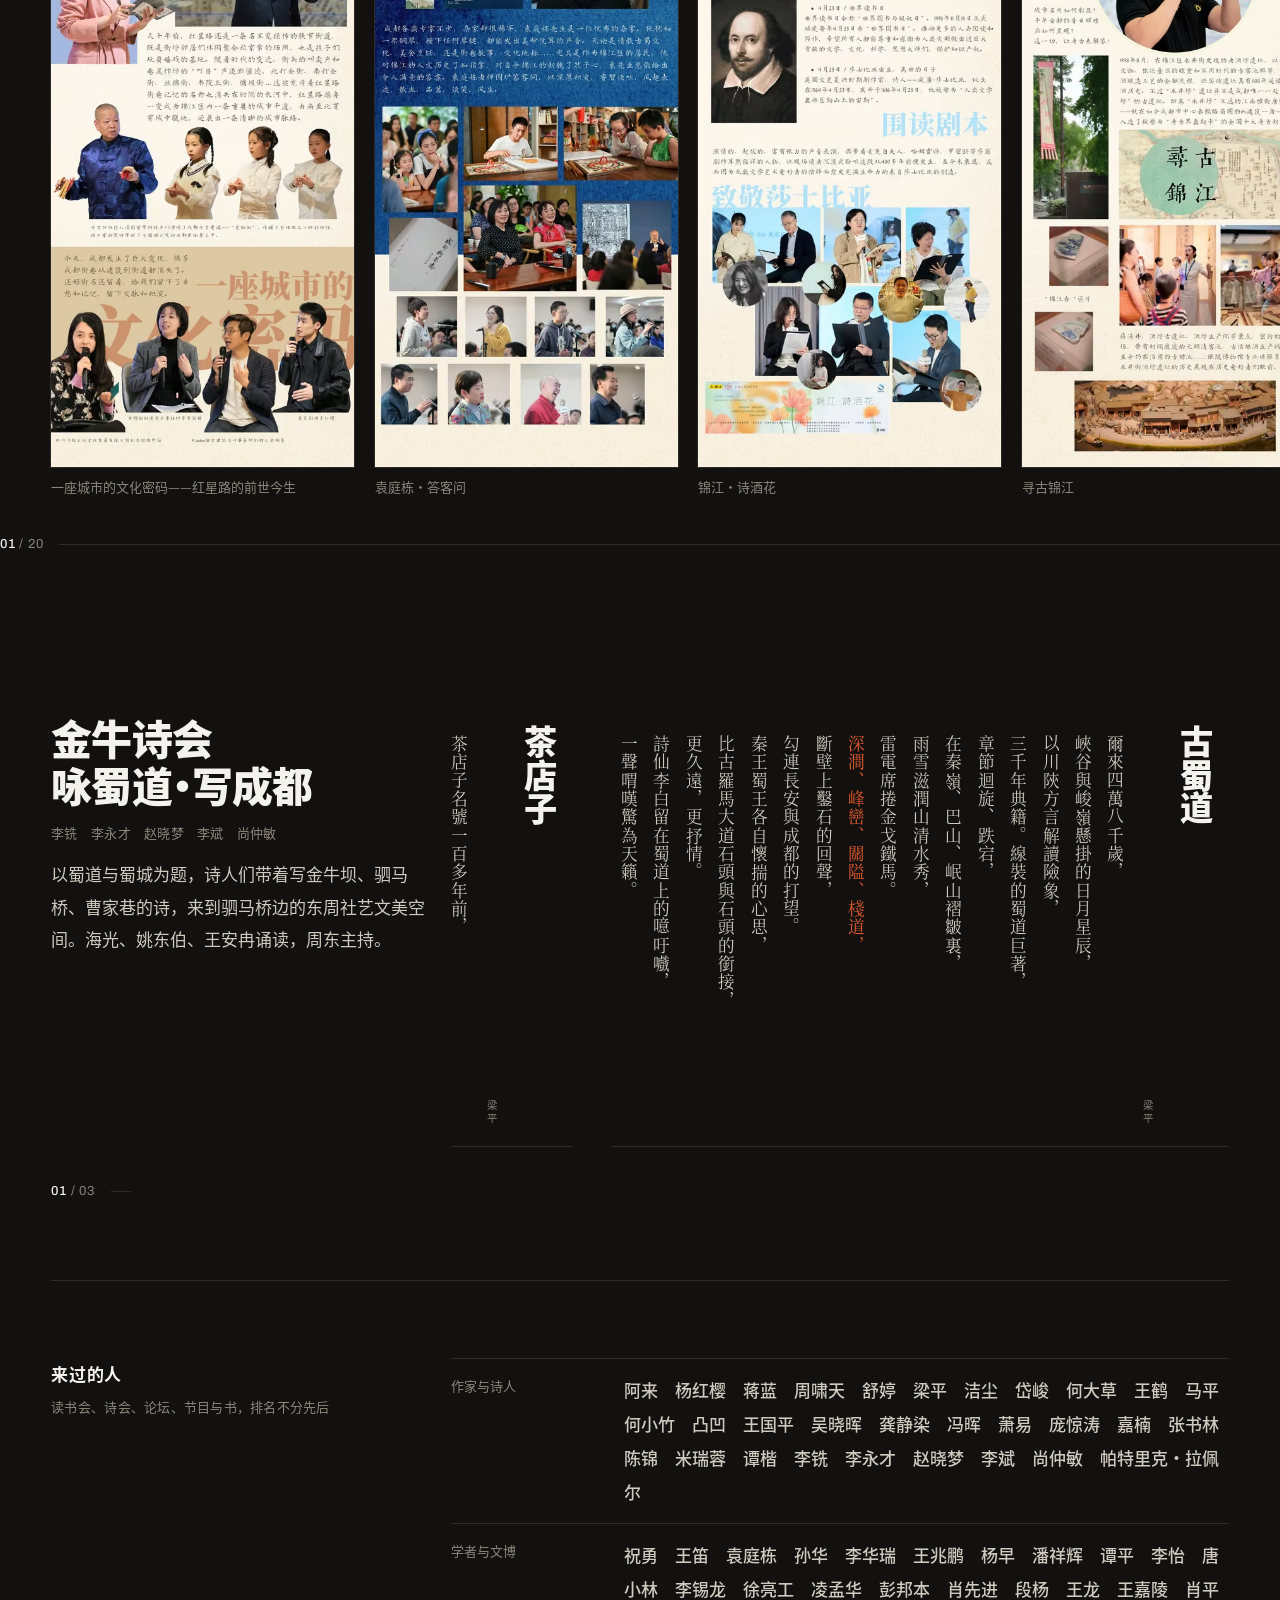
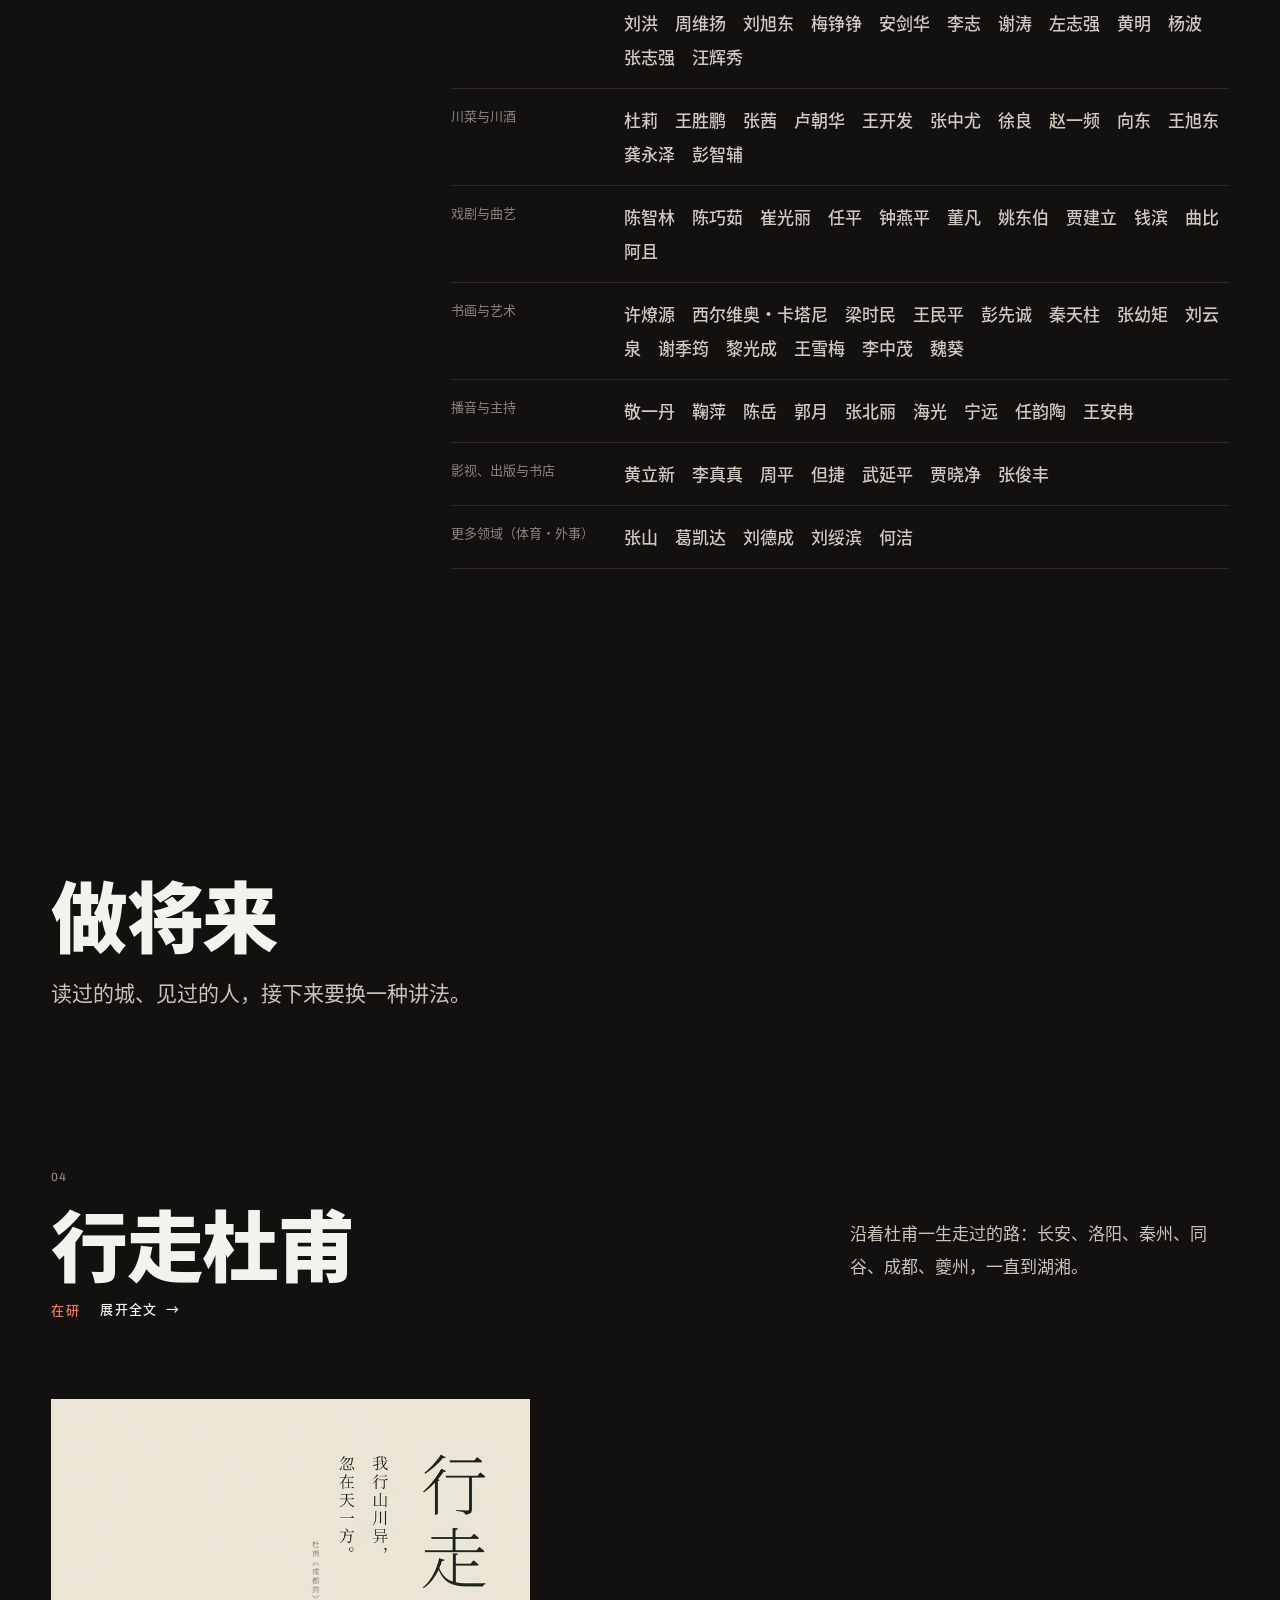
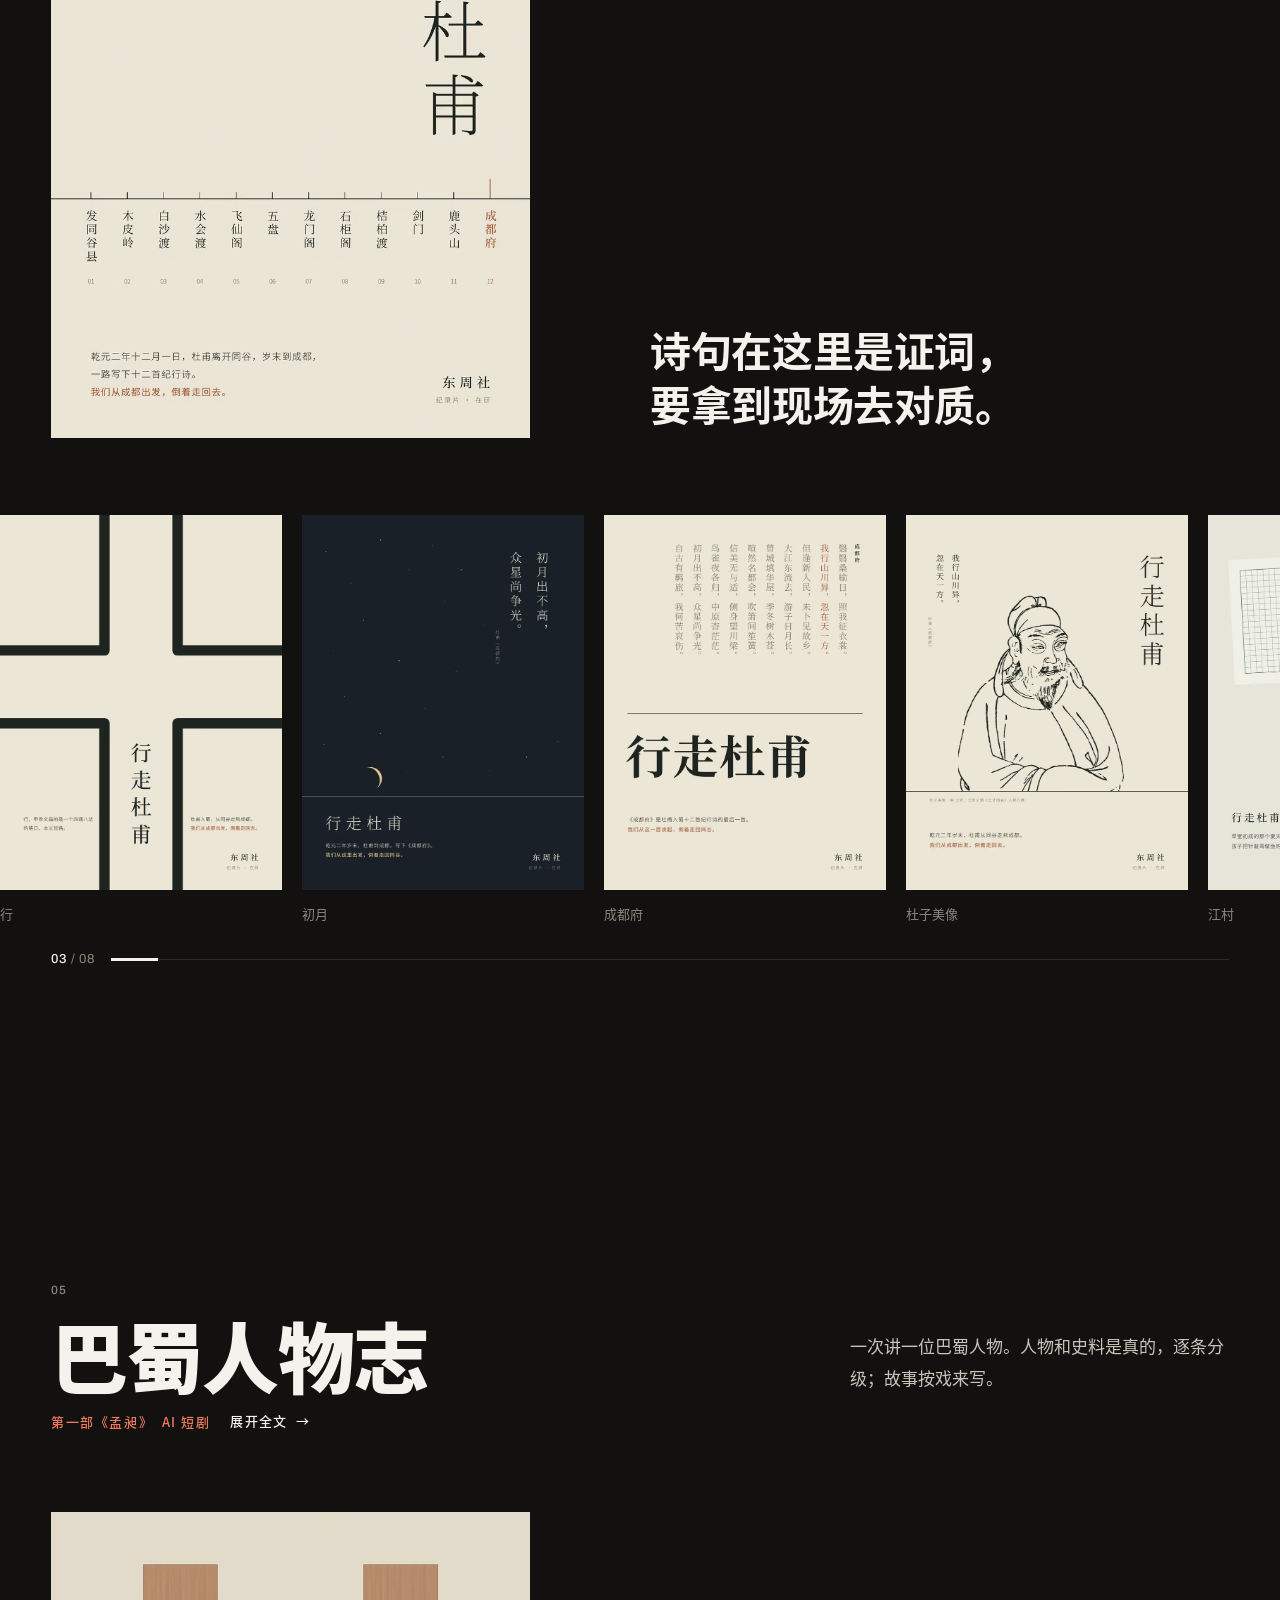
==== commit cacade39: "全站墨底" ====
--- a/index.html
+++ b/index.html
@@ -4,7 +4,7 @@
 <meta charset="utf-8">
 <meta name="viewport" content="width=device-width, initial-scale=1, viewport-fit=cover">
 <meta name="robots" content="noindex, nofollow">
-<meta name="theme-color" content="#FFFFFF">
+<meta name="theme-color" content="#121110">
 <script>(function(){try{if(sessionStorage.getItem("pc"))return}catch(e){}if(/[?&]pc\b/.test(location.search)){try{sessionStorage.setItem("pc","1")}catch(e){}return}if(matchMedia("(max-width: 720px) and (pointer: coarse)").matches)location.replace("m.html"+location.hash)})();</script>
 <title>东周社 · 温故知，做将来</title>
 <meta name="description" content="温故知，做将来。东周社，巴蜀人文，自 2014。">
@@ -23,11 +23,11 @@
 <meta itemprop="image" content="https://sydonz.github.io/site/assets/img/share/share-sq.jpg">
 <link rel="preload" href="assets/fonts/dzs-sans-900.woff2" as="font" type="font/woff2" crossorigin>
 <link rel="preload" href="assets/fonts/dzs-sans-400.woff2" as="font" type="font/woff2" crossorigin>
-<link rel="stylesheet" href="assets/css/bai.css?v=46c6f8f3">
+<link rel="stylesheet" href="assets/css/bai.css?v=249bf2bc">
 <script>if (!matchMedia("(prefers-reduced-motion: reduce)").matches) document.documentElement.classList.add("m");</script>
-<script src="assets/js/lenis.min.js?v=46c6f8f3" defer></script>
-<script src="assets/js/bai.js?v=46c6f8f3" defer></script>
-<script src="assets/js/lightbox.js?v=46c6f8f3" defer></script>
+<script src="assets/js/lenis.min.js?v=249bf2bc" defer></script>
+<script src="assets/js/bai.js?v=249bf2bc" defer></script>
+<script src="assets/js/lightbox.js?v=249bf2bc" defer></script>
 </head>
 <body>
 <img src="assets/img/share/share-sq.jpg" alt="" width="300" height="300" hidden style="display:none">
@@ -64,7 +64,7 @@
     <li class="place wrap" id="p01" data-place="01">
       <div class="place__name"><span class="latin place__no">01</span><h3 data-split data-r>锦江</h3></div>
       <figure class="plate" aria-label="一城一地 · 锦江：五色丝线并行成一条江">
-        <div class="plate__t3" style="--rx0:48;--rz0:-8;--ty0:60;--tz0:140;--bb:0"><div class="plate__world" aria-hidden="true"><i class="w7" data-t0="0.110" data-t1="0.160" style="--x:224;--y:-45;--s:19.0;--o:0.55;color:#D14418">锦</i><i data-t0="0.121" data-t1="0.171" style="--x:225;--y:-25;--s:19.0;--o:0.55;color:#191813">工</i><i data-t0="0.132" data-t1="0.182" style="--x:227;--y:-5;--s:19.0;--o:0.54;color:#191813">织</i><i class="w7" data-t0="0.143" data-t1="0.193" style="--x:229;--y:16;--s:19.0;--o:0.54;color:#D14418">锦</i><i data-t0="0.154" data-t1="0.204" style="--x:231;--y:36;--s:19.0;--o:0.53;color:#191813">濯</i><i data-t0="0.165" data-t1="0.215" style="--x:235;--y:56;--s:19.0;--o:0.53;color:#191813">其</i><i data-t0="0.176" data-t1="0.226" style="--x:241;--y:76;--s:19.0;--o:0.52;color:#191813">江</i><i data-t0="0.187" data-t1="0.237" style="--x:249;--y:95;--s:19.0;--o:0.52;color:#191813">中</i><i data-t0="0.198" data-t1="0.248" style="--x:261;--y:111;--s:19.0;--o:0.52;color:#191813">则</i><i data-t0="0.209" data-t1="0.259" style="--x:277;--y:123;--s:19.0;--o:0.51;color:#191813">鲜</i><i data-t0="0.220" data-t1="0.270" style="--x:294;--y:135;--s:19.0;--o:0.51;color:#191813">明</i><i data-t0="0.231" data-t1="0.281" style="--x:312;--y:145;--s:19.0;--o:0.50;color:#191813">濯</i><i data-t0="0.242" data-t1="0.292" style="--x:330;--y:155;--s:19.0;--o:0.50;color:#191813">他</i><i data-t0="0.253" data-t1="0.303" style="--x:347;--y:165;--s:19.0;--o:0.50;color:#191813">江</i><i data-t0="0.264" data-t1="0.314" style="--x:366;--y:175;--s:19.0;--o:0.49;color:#191813">则</i><i data-t0="0.275" data-t1="0.325" style="--x:384;--y:185;--s:19.0;--o:0.49;color:#191813">不</i><i data-t0="0.286" data-t1="0.336" style="--x:402;--y:195;--s:19.0;--o:0.48;color:#191813">好</i><i data-t0="0.297" data-t1="0.347" style="--x:420;--y:205;--s:19.0;--o:0.48;color:#191813">故</i><i data-t0="0.308" data-t1="0.358" style="--x:437;--y:217;--s:19.0;--o:0.47;color:#191813">命</i><i data-t0="0.319" data-t1="0.369" style="--x:453;--y:229;--s:19.0;--o:0.47;color:#191813">曰</i><i class="w7" data-t0="0.330" data-t1="0.380" style="--x:469;--y:242;--s:19.0;--o:0.47;color:#D14418">锦</i><i data-t0="0.341" data-t1="0.391" style="--x:484;--y:256;--s:19.0;--o:0.46;color:#191813">里</i><i data-t0="0.352" data-t1="0.402" style="--x:500;--y:269;--s:19.0;--o:0.46;color:#191813">也</i><i class="w7" data-t0="0.363" data-t1="0.413" style="--x:515;--y:283;--s:19.0;--o:0.45;color:#D14418">锦</i><i data-t0="0.374" data-t1="0.424" style="--x:530;--y:298;--s:19.0;--o:0.45;color:#191813">工</i><i data-t0="0.385" data-t1="0.435" style="--x:545;--y:311;--s:19.0;--o:0.45;color:#191813">织</i><i class="w7" data-t0="0.396" data-t1="0.446" style="--x:559;--y:326;--s:19.0;--o:0.44;color:#D14418">锦</i><i data-t0="0.407" data-t1="0.457" style="--x:573;--y:341;--s:19.0;--o:0.44;color:#191813">濯</i><i data-t0="0.418" data-t1="0.468" style="--x:587;--y:356;--s:19.0;--o:0.43;color:#191813">其</i><i data-t0="0.429" data-t1="0.479" style="--x:601;--y:371;--s:19.0;--o:0.43;color:#191813">江</i><i data-t0="0.440" data-t1="0.490" style="--x:614;--y:387;--s:19.0;--o:0.42;color:#191813">中</i><i data-t0="0.451" data-t1="0.501" style="--x:626;--y:403;--s:19.0;--o:0.42;color:#191813">则</i><i data-t0="0.462" data-t1="0.512" style="--x:637;--y:421;--s:19.0;--o:0.42;color:#191813">鲜</i><i data-t0="0.473" data-t1="0.523" style="--x:648;--y:439;--s:19.0;--o:0.41;color:#191813">明</i><i data-t0="0.484" data-t1="0.534" style="--x:657;--y:456;--s:19.0;--o:0.41;color:#191813">濯</i><i data-t0="0.495" data-t1="0.545" style="--x:666;--y:474;--s:19.0;--o:0.40;color:#191813">他</i><i data-t0="0.506" data-t1="0.556" style="--x:673;--y:494;--s:19.0;--o:0.40;color:#191813">江</i><i data-t0="0.517" data-t1="0.567" style="--x:679;--y:514;--s:19.0;--o:0.40;color:#191813">则</i><i data-t0="0.528" data-t1="0.578" style="--x:682;--y:534;--s:19.0;--o:0.39;color:#191813">不</i><i data-t0="0.539" data-t1="0.589" style="--x:685;--y:555;--s:19.0;--o:0.39;color:#191813">好</i><i data-t0="0.550" data-t1="0.600" style="--x:685;--y:575;--s:19.0;--o:0.38;color:#191813">故</i><i data-t0="0.561" data-t1="0.611" style="--x:684;--y:596;--s:19.0;--o:0.38;color:#191813">命</i><i data-t0="0.572" data-t1="0.622" style="--x:682;--y:616;--s:19.0;--o:0.37;color:#191813">曰</i><i class="w7" data-t0="0.583" data-t1="0.633" style="--x:678;--y:636;--s:19.0;--o:0.37;color:#D14418">锦</i><i data-t0="0.594" data-t1="0.644" style="--x:674;--y:656;--s:19.0;--o:0.37;color:#191813">里</i><i data-t0="0.605" data-t1="0.655" style="--x:667;--y:676;--s:19.0;--o:0.36;color:#191813">也</i><i class="w7" data-t0="0.615" data-t1="0.665" style="--x:661;--y:696;--s:19.0;--o:0.36;color:#D14418">锦</i><i data-t0="0.626" data-t1="0.676" style="--x:654;--y:715;--s:19.0;--o:0.35;color:#191813">工</i><i data-t0="0.637" data-t1="0.687" style="--x:646;--y:734;--s:19.0;--o:0.35;color:#191813">织</i><i class="w7" data-t0="0.648" data-t1="0.698" style="--x:638;--y:752;--s:19.0;--o:0.35;color:#D14418">锦</i><i data-t0="0.659" data-t1="0.709" style="--x:631;--y:771;--s:19.0;--o:0.34;color:#191813">濯</i><i data-t0="0.670" data-t1="0.720" style="--x:623;--y:792;--s:19.0;--o:0.34;color:#191813">其</i><i data-t0="0.681" data-t1="0.731" style="--x:616;--y:810;--s:19.0;--o:0.33;color:#191813">江</i><i data-t0="0.692" data-t1="0.742" style="--x:610;--y:830;--s:19.0;--o:0.33;color:#191813">中</i><i data-t0="0.703" data-t1="0.753" style="--x:602;--y:848;--s:19.0;--o:0.32;color:#191813">则</i><i data-t0="0.714" data-t1="0.764" style="--x:593;--y:867;--s:19.0;--o:0.32;color:#191813">鲜</i><i data-t0="0.725" data-t1="0.775" style="--x:583;--y:885;--s:19.0;--o:0.32;color:#191813">明</i><i data-t0="0.736" data-t1="0.786" style="--x:572;--y:902;--s:19.0;--o:0.31;color:#191813">濯</i><i data-t0="0.747" data-t1="0.797" style="--x:562;--y:919;--s:19.0;--o:0.31;color:#191813">他</i><i data-t0="0.758" data-t1="0.808" style="--x:556;--y:937;--s:19.0;--o:0.30;color:#191813">江</i><i data-t0="0.769" data-t1="0.819" style="--x:566;--y:919;--s:19.0;--o:0.30;color:#191813">则</i><i data-t0="0.780" data-t1="0.830" style="--x:574;--y:913;--s:19.0;--o:0.30;color:#191813">不</i><i data-t0="0.791" data-t1="0.841" style="--x:584;--y:932;--s:19.0;--o:0.29;color:#191813">好</i><i data-t0="0.802" data-t1="0.852" style="--x:594;--y:950;--s:19.0;--o:0.29;color:#191813">故</i><i data-t0="0.813" data-t1="0.863" style="--x:604;--y:968;--s:19.0;--o:0.28;color:#191813">命</i><i data-t0="0.824" data-t1="0.874" style="--x:616;--y:985;--s:19.0;--o:0.28;color:#191813">曰</i><i class="w7" data-t0="0.835" data-t1="0.885" style="--x:627;--y:1002;--s:19.0;--o:0.27;color:#D14418">锦</i><i data-t0="0.846" data-t1="0.896" style="--x:639;--y:1020;--s:19.0;--o:0.27;color:#191813">里</i><i data-t0="0.857" data-t1="0.907" style="--x:649;--y:1037;--s:19.0;--o:0.27;color:#191813">也</i><i class="w7" data-t0="0.868" data-t1="0.918" style="--x:660;--y:1054;--s:19.0;--o:0.26;color:#D14418">锦</i><i data-t0="0.879" data-t1="0.929" style="--x:672;--y:1071;--s:19.0;--o:0.26;color:#191813">工</i><i data-t0="0.890" data-t1="0.940" style="--x:681;--y:1089;--s:19.0;--o:0.25;color:#191813">织</i><i class="w7" data-t0="0.080" data-t1="0.130" style="--x:199;--y:-51;--s:19.0;--o:0.65;color:#D14418">锦</i><i data-t0="0.092" data-t1="0.142" style="--x:201;--y:-30;--s:19.0;--o:0.64;color:#8c867a">工</i><i data-t0="0.104" data-t1="0.154" style="--x:203;--y:-9;--s:19.0;--o:0.64;color:#8c867a">织</i><i class="w7" data-t0="0.115" data-t1="0.165" style="--x:203;--y:11;--s:19.0;--o:0.63;color:#D14418">锦</i><i data-t0="0.127" data-t1="0.177" style="--x:205;--y:31;--s:19.0;--o:0.63;color:#8c867a">濯</i><i data-t0="0.139" data-t1="0.189" style="--x:209;--y:52;--s:19.0;--o:0.62;color:#8c867a">其</i><i data-t0="0.151" data-t1="0.201" style="--x:212;--y:71;--s:19.0;--o:0.62;color:#8c867a">江</i><i data-t0="0.162" data-t1="0.212" style="--x:219;--y:91;--s:19.0;--o:0.61;color:#8c867a">中</i><i data-t0="0.174" data-t1="0.224" style="--x:227;--y:110;--s:19.0;--o:0.60;color:#8c867a">则</i><i data-t0="0.186" data-t1="0.236" style="--x:240;--y:126;--s:19.0;--o:0.60;color:#8c867a">鲜</i><i data-t0="0.198" data-t1="0.248" style="--x:254;--y:140;--s:19.0;--o:0.59;color:#8c867a">明</i><i data-t0="0.209" data-t1="0.259" style="--x:270;--y:153;--s:19.0;--o:0.59;color:#8c867a">濯</i><i data-t0="0.221" data-t1="0.271" style="--x:288;--y:164;--s:19.0;--o:0.58;color:#8c867a">他</i><i data-t0="0.233" data-t1="0.283" style="--x:305;--y:175;--s:19.0;--o:0.58;color:#8c867a">江</i><i data-t0="0.245" data-t1="0.295" style="--x:323;--y:185;--s:19.0;--o:0.57;color:#8c867a">则</i><i data-t0="0.256" data-t1="0.306" style="--x:341;--y:194;--s:19.0;--o:0.56;color:#8c867a">不</i><i data-t0="0.268" data-t1="0.318" style="--x:360;--y:205;--s:19.0;--o:0.56;color:#8c867a">好</i><i data-t0="0.280" data-t1="0.330" style="--x:377;--y:216;--s:19.0;--o:0.55;color:#8c867a">故</i><i data-t0="0.292" data-t1="0.342" style="--x:394;--y:226;--s:19.0;--o:0.55;color:#8c867a">命</i><i data-t0="0.303" data-t1="0.353" style="--x:412;--y:238;--s:19.0;--o:0.54;color:#8c867a">曰</i><i class="w7" data-t0="0.315" data-t1="0.365" style="--x:428;--y:250;--s:19.0;--o:0.54;color:#D14418">锦</i><i data-t0="0.327" data-t1="0.377" style="--x:444;--y:263;--s:19.0;--o:0.53;color:#8c867a">里</i><i data-t0="0.339" data-t1="0.389" style="--x:459;--y:276;--s:19.0;--o:0.52;color:#8c867a">也</i><i class="w7" data-t0="0.350" data-t1="0.400" style="--x:473;--y:291;--s:19.0;--o:0.52;color:#D14418">锦</i><i data-t0="0.362" data-t1="0.412" style="--x:489;--y:305;--s:19.0;--o:0.51;color:#8c867a">工</i><i data-t0="0.374" data-t1="0.424" style="--x:503;--y:320;--s:19.0;--o:0.51;color:#8c867a">织</i><i class="w7" data-t0="0.386" data-t1="0.436" style="--x:518;--y:334;--s:19.0;--o:0.50;color:#D14418">锦</i><i data-t0="0.397" data-t1="0.447" style="--x:532;--y:349;--s:19.0;--o:0.50;color:#8c867a">濯</i><i data-t0="0.409" data-t1="0.459" style="--x:545;--y:364;--s:19.0;--o:0.49;color:#8c867a">其</i><i data-t0="0.421" data-t1="0.471" style="--x:560;--y:380;--s:19.0;--o:0.48;color:#8c867a">江</i><i data-t0="0.433" data-t1="0.483" style="--x:573;--y:396;--s:19.0;--o:0.48;color:#8c867a">中</i><i data-t0="0.444" data-t1="0.494" style="--x:584;--y:411;--s:19.0;--o:0.47;color:#8c867a">则</i><i data-t0="0.456" data-t1="0.506" style="--x:597;--y:428;--s:19.0;--o:0.47;color:#8c867a">鲜</i><i data-t0="0.468" data-t1="0.518" style="--x:607;--y:446;--s:19.0;--o:0.46;color:#8c867a">明</i><i data-t0="0.480" data-t1="0.530" style="--x:617;--y:463;--s:19.0;--o:0.46;color:#8c867a">濯</i><i data-t0="0.491" data-t1="0.541" style="--x:626;--y:482;--s:19.0;--o:0.45;color:#8c867a">他</i><i data-t0="0.503" data-t1="0.553" style="--x:633;--y:501;--s:19.0;--o:0.44;color:#8c867a">江</i><i data-t0="0.515" data-t1="0.565" style="--x:638;--y:521;--s:19.0;--o:0.44;color:#8c867a">则</i><i data-t0="0.527" data-t1="0.577" style="--x:642;--y:541;--s:19.0;--o:0.43;color:#8c867a">不</i><i data-t0="0.538" data-t1="0.588" style="--x:643;--y:562;--s:19.0;--o:0.43;color:#8c867a">好</i><i data-t0="0.550" data-t1="0.600" style="--x:643;--y:582;--s:19.0;--o:0.42;color:#8c867a">故</i><i data-t0="0.562" data-t1="0.612" style="--x:641;--y:602;--s:19.0;--o:0.41;color:#8c867a">命</i><i data-t0="0.574" data-t1="0.624" style="--x:637;--y:622;--s:19.0;--o:0.41;color:#8c867a">曰</i><i class="w7" data-t0="0.585" data-t1="0.635" style="--x:632;--y:642;--s:19.0;--o:0.40;color:#D14418">锦</i><i data-t0="0.597" data-t1="0.647" style="--x:626;--y:662;--s:19.0;--o:0.40;color:#8c867a">里</i><i data-t0="0.609" data-t1="0.659" style="--x:620;--y:681;--s:19.0;--o:0.39;color:#8c867a">也</i><i class="w7" data-t0="0.621" data-t1="0.671" style="--x:612;--y:701;--s:19.0;--o:0.39;color:#D14418">锦</i><i data-t0="0.632" data-t1="0.682" style="--x:603;--y:719;--s:19.0;--o:0.38;color:#8c867a">工</i><i data-t0="0.644" data-t1="0.694" style="--x:595;--y:738;--s:19.0;--o:0.37;color:#8c867a">织</i><i class="w7" data-t0="0.656" data-t1="0.706" style="--x:586;--y:757;--s:19.0;--o:0.37;color:#D14418">锦</i><i data-t0="0.668" data-t1="0.718" style="--x:578;--y:776;--s:19.0;--o:0.36;color:#8c867a">濯</i><i data-t0="0.680" data-t1="0.730" style="--x:571;--y:794;--s:19.0;--o:0.36;color:#8c867a">其</i><i data-t0="0.691" data-t1="0.741" style="--x:563;--y:813;--s:19.0;--o:0.35;color:#8c867a">江</i><i data-t0="0.703" data-t1="0.753" style="--x:553;--y:832;--s:19.0;--o:0.35;color:#8c867a">中</i><i data-t0="0.715" data-t1="0.765" style="--x:545;--y:850;--s:19.0;--o:0.34;color:#8c867a">则</i><i data-t0="0.727" data-t1="0.777" style="--x:533;--y:867;--s:19.0;--o:0.33;color:#8c867a">鲜</i><i data-t0="0.738" data-t1="0.788" style="--x:523;--y:885;--s:19.0;--o:0.33;color:#8c867a">明</i><i data-t0="0.750" data-t1="0.800" style="--x:512;--y:902;--s:19.0;--o:0.32;color:#8c867a">濯</i><i data-t0="0.762" data-t1="0.812" style="--x:514;--y:918;--s:19.0;--o:0.32;color:#8c867a">他</i><i data-t0="0.774" data-t1="0.824" style="--x:522;--y:936;--s:19.0;--o:0.31;color:#8c867a">江</i><i data-t0="0.785" data-t1="0.835" style="--x:530;--y:955;--s:19.0;--o:0.31;color:#8c867a">则</i><i data-t0="0.797" data-t1="0.847" style="--x:539;--y:974;--s:19.0;--o:0.30;color:#8c867a">不</i><i data-t0="0.809" data-t1="0.859" style="--x:548;--y:991;--s:19.0;--o:0.29;color:#8c867a">好</i><i data-t0="0.821" data-t1="0.871" style="--x:559;--y:1009;--s:19.0;--o:0.29;color:#8c867a">故</i><i data-t0="0.832" data-t1="0.882" style="--x:569;--y:1028;--s:19.0;--o:0.28;color:#8c867a">命</i><i data-t0="0.844" data-t1="0.894" style="--x:579;--y:1045;--s:19.0;--o:0.28;color:#8c867a">曰</i><i class="w7" data-t0="0.856" data-t1="0.906" style="--x:589;--y:1062;--s:19.0;--o:0.27;color:#D14418">锦</i><i data-t0="0.868" data-t1="0.918" style="--x:600;--y:1080;--s:19.0;--o:0.27;color:#8c867a">里</i><i data-t0="0.879" data-t1="0.929" style="--x:610;--y:1098;--s:19.0;--o:0.26;color:#8c867a">也</i><i class="w7" data-t0="0.891" data-t1="0.941" style="--x:620;--y:1116;--s:19.0;--o:0.25;color:#D14418">锦</i><i class="w7" data-t0="0.050" data-t1="0.100" style="--x:175;--y:-55;--s:19.0;--o:0.75;color:#D14418">锦</i><i data-t0="0.062" data-t1="0.112" style="--x:176;--y:-34;--s:19.0;--o:0.74;color:#55504a">工</i><i data-t0="0.074" data-t1="0.124" style="--x:177;--y:-14;--s:19.0;--o:0.74;color:#55504a">织</i><i class="w7" data-t0="0.086" data-t1="0.136" style="--x:178;--y:7;--s:19.0;--o:0.73;color:#D14418">锦</i><i data-t0="0.098" data-t1="0.148" style="--x:181;--y:27;--s:19.0;--o:0.72;color:#55504a">濯</i><i data-t0="0.110" data-t1="0.160" style="--x:183;--y:47;--s:19.0;--o:0.71;color:#55504a">其</i><i data-t0="0.122" data-t1="0.172" style="--x:186;--y:67;--s:19.0;--o:0.71;color:#55504a">江</i><i data-t0="0.134" data-t1="0.184" style="--x:191;--y:87;--s:19.0;--o:0.70;color:#55504a">中</i><i data-t0="0.147" data-t1="0.197" style="--x:198;--y:107;--s:19.0;--o:0.69;color:#55504a">则</i><i data-t0="0.159" data-t1="0.209" style="--x:206;--y:125;--s:19.0;--o:0.69;color:#55504a">鲜</i><i data-t0="0.171" data-t1="0.221" style="--x:217;--y:143;--s:19.0;--o:0.68;color:#55504a">明</i><i data-t0="0.183" data-t1="0.233" style="--x:232;--y:157;--s:19.0;--o:0.67;color:#55504a">濯</i><i data-t0="0.195" data-t1="0.245" style="--x:248;--y:169;--s:19.0;--o:0.66;color:#55504a">他</i><i data-t0="0.207" data-t1="0.257" style="--x:264;--y:182;--s:19.0;--o:0.66;color:#55504a">江</i><i data-t0="0.219" data-t1="0.269" style="--x:281;--y:193;--s:19.0;--o:0.65;color:#55504a">则</i><i data-t0="0.231" data-t1="0.281" style="--x:299;--y:204;--s:19.0;--o:0.64;color:#55504a">不</i><i data-t0="0.243" data-t1="0.293" style="--x:316;--y:214;--s:19.0;--o:0.64;color:#55504a">好</i><i data-t0="0.255" data-t1="0.305" style="--x:334;--y:225;--s:19.0;--o:0.63;color:#55504a">故</i><i data-t0="0.267" data-t1="0.317" style="--x:351;--y:236;--s:19.0;--o:0.62;color:#55504a">命</i><i data-t0="0.279" data-t1="0.329" style="--x:370;--y:247;--s:19.0;--o:0.62;color:#55504a">曰</i><i class="w7" data-t0="0.291" data-t1="0.341" style="--x:386;--y:258;--s:19.0;--o:0.61;color:#D14418">锦</i><i data-t0="0.303" data-t1="0.353" style="--x:402;--y:270;--s:19.0;--o:0.60;color:#55504a">里</i><i data-t0="0.316" data-t1="0.366" style="--x:419;--y:284;--s:19.0;--o:0.59;color:#55504a">也</i><i class="w7" data-t0="0.328" data-t1="0.378" style="--x:433;--y:297;--s:19.0;--o:0.59;color:#D14418">锦</i><i data-t0="0.340" data-t1="0.390" style="--x:447;--y:312;--s:19.0;--o:0.58;color:#55504a">工</i><i data-t0="0.352" data-t1="0.402" style="--x:462;--y:326;--s:19.0;--o:0.57;color:#55504a">织</i><i class="w7" data-t0="0.364" data-t1="0.414" style="--x:477;--y:341;--s:19.0;--o:0.57;color:#D14418">锦</i><i data-t0="0.376" data-t1="0.426" style="--x:491;--y:357;--s:19.0;--o:0.56;color:#55504a">濯</i><i data-t0="0.388" data-t1="0.438" style="--x:505;--y:371;--s:19.0;--o:0.55;color:#55504a">其</i><i data-t0="0.400" data-t1="0.450" style="--x:519;--y:387;--s:19.0;--o:0.54;color:#55504a">江</i><i data-t0="0.412" data-t1="0.462" style="--x:531;--y:402;--s:19.0;--o:0.54;color:#55504a">中</i><i data-t0="0.424" data-t1="0.474" style="--x:544;--y:419;--s:19.0;--o:0.53;color:#55504a">则</i><i data-t0="0.436" data-t1="0.486" style="--x:556;--y:435;--s:19.0;--o:0.52;color:#55504a">鲜</i><i data-t0="0.448" data-t1="0.498" style="--x:566;--y:452;--s:19.0;--o:0.52;color:#55504a">明</i><i data-t0="0.460" data-t1="0.510" style="--x:577;--y:470;--s:19.0;--o:0.51;color:#55504a">濯</i><i data-t0="0.472" data-t1="0.522" style="--x:586;--y:489;--s:19.0;--o:0.50;color:#55504a">他</i><i data-t0="0.485" data-t1="0.535" style="--x:593;--y:508;--s:19.0;--o:0.49;color:#55504a">江</i><i data-t0="0.497" data-t1="0.547" style="--x:599;--y:528;--s:19.0;--o:0.49;color:#55504a">则</i><i data-t0="0.509" data-t1="0.559" style="--x:602;--y:549;--s:19.0;--o:0.48;color:#55504a">不</i><i data-t0="0.521" data-t1="0.571" style="--x:603;--y:568;--s:19.0;--o:0.47;color:#55504a">好</i><i data-t0="0.533" data-t1="0.583" style="--x:600;--y:589;--s:19.0;--o:0.47;color:#55504a">故</i><i data-t0="0.545" data-t1="0.595" style="--x:596;--y:608;--s:19.0;--o:0.46;color:#55504a">命</i><i data-t0="0.557" data-t1="0.607" style="--x:592;--y:629;--s:19.0;--o:0.45;color:#55504a">曰</i><i class="w7" data-t0="0.569" data-t1="0.619" style="--x:585;--y:648;--s:19.0;--o:0.44;color:#D14418">锦</i><i data-t0="0.581" data-t1="0.631" style="--x:577;--y:667;--s:19.0;--o:0.44;color:#55504a">里</i><i data-t0="0.593" data-t1="0.643" style="--x:569;--y:687;--s:19.0;--o:0.43;color:#55504a">也</i><i class="w7" data-t0="0.605" data-t1="0.655" style="--x:560;--y:704;--s:19.0;--o:0.42;color:#D14418">锦</i><i data-t0="0.617" data-t1="0.667" style="--x:550;--y:723;--s:19.0;--o:0.42;color:#55504a">工</i><i data-t0="0.629" data-t1="0.679" style="--x:542;--y:741;--s:19.0;--o:0.41;color:#55504a">织</i><i class="w7" data-t0="0.641" data-t1="0.691" style="--x:533;--y:759;--s:19.0;--o:0.40;color:#D14418">锦</i><i data-t0="0.654" data-t1="0.704" style="--x:526;--y:779;--s:19.0;--o:0.39;color:#55504a">濯</i><i data-t0="0.666" data-t1="0.716" style="--x:517;--y:797;--s:19.0;--o:0.39;color:#55504a">其</i><i data-t0="0.678" data-t1="0.728" style="--x:507;--y:816;--s:19.0;--o:0.38;color:#55504a">江</i><i data-t0="0.690" data-t1="0.740" style="--x:496;--y:833;--s:19.0;--o:0.37;color:#55504a">中</i><i data-t0="0.702" data-t1="0.752" style="--x:484;--y:849;--s:19.0;--o:0.37;color:#55504a">则</i><i data-t0="0.714" data-t1="0.764" style="--x:473;--y:866;--s:19.0;--o:0.36;color:#55504a">鲜</i><i data-t0="0.726" data-t1="0.776" style="--x:462;--y:885;--s:19.0;--o:0.35;color:#55504a">明</i><i data-t0="0.738" data-t1="0.788" style="--x:455;--y:903;--s:19.0;--o:0.35;color:#55504a">濯</i><i data-t0="0.750" data-t1="0.800" style="--x:457;--y:924;--s:19.0;--o:0.34;color:#55504a">他</i><i data-t0="0.762" data-t1="0.812" style="--x:462;--y:944;--s:19.0;--o:0.33;color:#55504a">江</i><i data-t0="0.774" data-t1="0.824" style="--x:470;--y:963;--s:19.0;--o:0.32;color:#55504a">则</i><i data-t0="0.786" data-t1="0.836" style="--x:477;--y:982;--s:19.0;--o:0.32;color:#55504a">不</i><i data-t0="0.798" data-t1="0.848" style="--x:486;--y:1000;--s:19.0;--o:0.31;color:#55504a">好</i><i data-t0="0.810" data-t1="0.860" style="--x:495;--y:1020;--s:19.0;--o:0.30;color:#55504a">故</i><i data-t0="0.822" data-t1="0.872" style="--x:504;--y:1038;--s:19.0;--o:0.30;color:#55504a">命</i><i data-t0="0.835" data-t1="0.885" style="--x:513;--y:1056;--s:19.0;--o:0.29;color:#55504a">曰</i><i class="w7" data-t0="0.847" data-t1="0.897" style="--x:523;--y:1074;--s:19.0;--o:0.28;color:#D14418">锦</i><i data-t0="0.859" data-t1="0.909" style="--x:532;--y:1092;--s:19.0;--o:0.27;color:#55504a">里</i><i data-t0="0.871" data-t1="0.921" style="--x:541;--y:1110;--s:19.0;--o:0.27;color:#55504a">也</i><i class="w7" data-t0="0.883" data-t1="0.933" style="--x:551;--y:1129;--s:19.0;--o:0.26;color:#D14418">锦</i><i data-t0="0.895" data-t1="0.945" style="--x:559;--y:1148;--s:19.0;--o:0.25;color:#55504a">工</i><i class="w7" data-t0="0.020" data-t1="0.070" style="--x:150;--y:-60;--s:24.0;color:#D14418">锦</i><i class="w7" data-t0="0.036" data-t1="0.086" style="--x:152;--y:-34;--s:24.0">工</i><i class="w7" data-t0="0.051" data-t1="0.101" style="--x:153;--y:-9;--s:24.0;--o:0.99">织</i><i class="w7" data-t0="0.067" data-t1="0.117" style="--x:155;--y:17;--s:24.0;--o:0.99;color:#D14418">锦</i><i class="w7" data-t0="0.082" data-t1="0.132" style="--x:157;--y:43;--s:24.0;--o:0.99">濯</i><i class="w7" data-t0="0.098" data-t1="0.148" style="--x:161;--y:69;--s:24.0;--o:0.98">其</i><i class="w7" data-t0="0.113" data-t1="0.163" style="--x:166;--y:94;--s:24.0;--o:0.98">江</i><i class="w7" data-t0="0.129" data-t1="0.179" style="--x:174;--y:119;--s:24.0;--o:0.98">中</i><i class="w7" data-t0="0.145" data-t1="0.195" style="--x:186;--y:142;--s:24.0;--o:0.97">则</i><i class="w7" data-t0="0.160" data-t1="0.210" style="--x:201;--y:163;--s:24.0;--o:0.97">鲜</i><i class="w7" data-t0="0.176" data-t1="0.226" style="--x:219;--y:182;--s:24.0;--o:0.96">明</i><i class="w7" data-t0="0.191" data-t1="0.241" style="--x:239;--y:198;--s:24.0;--o:0.96">濯</i><i class="w7" data-t0="0.207" data-t1="0.257" style="--x:260;--y:213;--s:24.0;--o:0.96">他</i><i class="w7" data-t0="0.222" data-t1="0.272" style="--x:282;--y:227;--s:24.0;--o:0.95">江</i><i class="w7" data-t0="0.238" data-t1="0.288" style="--x:304;--y:241;--s:24.0;--o:0.95">则</i><i class="w7" data-t0="0.253" data-t1="0.303" style="--x:326;--y:255;--s:24.0;--o:0.95">不</i><i class="w7" data-t0="0.269" data-t1="0.319" style="--x:347;--y:268;--s:24.0;--o:0.94">好</i><i class="w7" data-t0="0.285" data-t1="0.335" style="--x:369;--y:284;--s:24.0;--o:0.94">故</i><i class="w7" data-t0="0.300" data-t1="0.350" style="--x:388;--y:300;--s:24.0;--o:0.94">命</i><i class="w7" data-t0="0.316" data-t1="0.366" style="--x:408;--y:317;--s:24.0;--o:0.93">曰</i><i class="w7" data-t0="0.331" data-t1="0.381" style="--x:425;--y:336;--s:24.0;--o:0.93;color:#D14418">锦</i><i class="w7" data-t0="0.347" data-t1="0.397" style="--x:443;--y:356;--s:24.0;--o:0.93">里</i><i class="w7" data-t0="0.362" data-t1="0.412" style="--x:460;--y:374;--s:24.0;--o:0.92">也</i><i class="w7" data-t0="0.378" data-t1="0.428" style="--x:478;--y:394;--s:24.0;--o:0.92;color:#D14418">锦</i><i class="w7" data-t0="0.394" data-t1="0.444" style="--x:494;--y:414;--s:24.0;--o:0.92">工</i><i class="w7" data-t0="0.409" data-t1="0.459" style="--x:509;--y:434;--s:24.0;--o:0.91">织</i><i class="w7" data-t0="0.425" data-t1="0.475" style="--x:525;--y:456;--s:24.0;--o:0.91;color:#D14418">锦</i><i class="w7" data-t0="0.440" data-t1="0.490" style="--x:538;--y:479;--s:24.0;--o:0.90">濯</i><i class="w7" data-t0="0.456" data-t1="0.506" style="--x:549;--y:502;--s:24.0;--o:0.90">其</i><i class="w7" data-t0="0.471" data-t1="0.521" style="--x:558;--y:526;--s:24.0;--o:0.90">江</i><i class="w7" data-t0="0.487" data-t1="0.537" style="--x:561;--y:552;--s:24.0;--o:0.89">中</i><i class="w7" data-t0="0.503" data-t1="0.553" style="--x:559;--y:578;--s:24.0;--o:0.89">则</i><i class="w7" data-t0="0.518" data-t1="0.568" style="--x:555;--y:603;--s:24.0;--o:0.89">鲜</i><i class="w7" data-t0="0.534" data-t1="0.584" style="--x:545;--y:628;--s:24.0;--o:0.88">明</i><i class="w7" data-t0="0.549" data-t1="0.599" style="--x:536;--y:650;--s:24.0;--o:0.88">濯</i><i class="w7" data-t0="0.565" data-t1="0.615" style="--x:524;--y:674;--s:24.0;--o:0.88">他</i><i class="w7" data-t0="0.580" data-t1="0.630" style="--x:512;--y:697;--s:24.0;--o:0.87">江</i><i class="w7" data-t0="0.596" data-t1="0.646" style="--x:499;--y:720;--s:24.0;--o:0.87">则</i><i class="w7" data-t0="0.611" data-t1="0.661" style="--x:487;--y:744;--s:24.0;--o:0.87">不</i><i class="w7" data-t0="0.627" data-t1="0.677" style="--x:477;--y:767;--s:24.0;--o:0.86">好</i><i class="w7" data-t0="0.643" data-t1="0.693" style="--x:464;--y:789;--s:24.0;--o:0.86">故</i><i class="w7" data-t0="0.658" data-t1="0.708" style="--x:449;--y:811;--s:24.0;--o:0.85">命</i><i class="w7" data-t0="0.674" data-t1="0.724" style="--x:433;--y:831;--s:24.0;--o:0.85">曰</i><i class="w7" data-t0="0.689" data-t1="0.739" style="--x:418;--y:852;--s:24.0;--o:0.85;color:#D14418">锦</i><i class="w7" data-t0="0.705" data-t1="0.755" style="--x:407;--y:876;--s:24.0;--o:0.84">里</i><i class="w7" data-t0="0.720" data-t1="0.770" style="--x:401;--y:901;--s:24.0;--o:0.84">也</i><i class="w7" data-t0="0.736" data-t1="0.786" style="--x:400;--y:927;--s:24.0;--o:0.84;color:#D14418">锦</i><i class="w7" data-t0="0.752" data-t1="0.802" style="--x:405;--y:952;--s:24.0;--o:0.83">工</i><i class="w7" data-t0="0.767" data-t1="0.817" style="--x:412;--y:977;--s:24.0;--o:0.83">织</i><i class="w7" data-t0="0.783" data-t1="0.833" style="--x:421;--y:1001;--s:24.0;--o:0.83;color:#D14418">锦</i><i class="w7" data-t0="0.798" data-t1="0.848" style="--x:430;--y:1026;--s:24.0;--o:0.82">濯</i><i class="w7" data-t0="0.814" data-t1="0.864" style="--x:440;--y:1049;--s:24.0;--o:0.82">其</i><i class="w7" data-t0="0.829" data-t1="0.879" style="--x:451;--y:1073;--s:24.0;--o:0.82">江</i><i class="w7" data-t0="0.845" data-t1="0.895" style="--x:462;--y:1097;--s:24.0;--o:0.81">中</i><i class="w7" data-t0="0.861" data-t1="0.911" style="--x:472;--y:1120;--s:24.0;--o:0.81">则</i><i class="w7" data-t0="0.876" data-t1="0.926" style="--x:483;--y:1143;--s:24.0;--o:0.81">鲜</i><i class="w7" data-t0="0.892" data-t1="0.942" style="--x:494;--y:1166;--s:24.0;--o:0.80">明</i><i class="w7" data-t0="0.050" data-t1="0.100" style="--x:127;--y:-47;--s:19.0;--o:0.75;color:#D14418">锦</i><i data-t0="0.062" data-t1="0.112" style="--x:129;--y:-27;--s:19.0;--o:0.74;color:#55504a">工</i><i data-t0="0.074" data-t1="0.124" style="--x:129;--y:-6;--s:19.0;--o:0.74;color:#55504a">织</i><i class="w7" data-t0="0.086" data-t1="0.136" style="--x:130;--y:14;--s:19.0;--o:0.73;color:#D14418">锦</i><i data-t0="0.097" data-t1="0.147" style="--x:132;--y:35;--s:19.0;--o:0.72;color:#55504a">濯</i><i data-t0="0.109" data-t1="0.159" style="--x:134;--y:56;--s:19.0;--o:0.72;color:#55504a">其</i><i data-t0="0.121" data-t1="0.171" style="--x:136;--y:76;--s:19.0;--o:0.71;color:#55504a">江</i><i data-t0="0.133" data-t1="0.183" style="--x:141;--y:95;--s:19.0;--o:0.70;color:#55504a">中</i><i data-t0="0.145" data-t1="0.195" style="--x:146;--y:116;--s:19.0;--o:0.69;color:#55504a">则</i><i data-t0="0.157" data-t1="0.207" style="--x:153;--y:135;--s:19.0;--o:0.69;color:#55504a">鲜</i><i data-t0="0.169" data-t1="0.219" style="--x:161;--y:153;--s:19.0;--o:0.68;color:#55504a">明</i><i data-t0="0.181" data-t1="0.231" style="--x:173;--y:171;--s:19.0;--o:0.67;color:#55504a">濯</i><i data-t0="0.192" data-t1="0.242" style="--x:185;--y:186;--s:19.0;--o:0.67;color:#55504a">他</i><i data-t0="0.204" data-t1="0.254" style="--x:200;--y:202;--s:19.0;--o:0.66;color:#55504a">江</i><i data-t0="0.216" data-t1="0.266" style="--x:216;--y:215;--s:19.0;--o:0.65;color:#55504a">则</i><i data-t0="0.228" data-t1="0.278" style="--x:231;--y:228;--s:19.0;--o:0.65;color:#55504a">不</i><i data-t0="0.240" data-t1="0.290" style="--x:248;--y:238;--s:19.0;--o:0.64;color:#55504a">好</i><i data-t0="0.252" data-t1="0.302" style="--x:265;--y:250;--s:19.0;--o:0.63;color:#55504a">故</i><i data-t0="0.264" data-t1="0.314" style="--x:282;--y:262;--s:19.0;--o:0.62;color:#55504a">命</i><i data-t0="0.276" data-t1="0.326" style="--x:300;--y:273;--s:19.0;--o:0.62;color:#55504a">曰</i><i class="w7" data-t0="0.287" data-t1="0.337" style="--x:316;--y:286;--s:19.0;--o:0.61;color:#D14418">锦</i><i data-t0="0.299" data-t1="0.349" style="--x:334;--y:297;--s:19.0;--o:0.60;color:#55504a">里</i><i data-t0="0.311" data-t1="0.361" style="--x:349;--y:308;--s:19.0;--o:0.60;color:#55504a">也</i><i class="w7" data-t0="0.323" data-t1="0.373" style="--x:365;--y:322;--s:19.0;--o:0.59;color:#D14418">锦</i><i data-t0="0.335" data-t1="0.385" style="--x:381;--y:336;--s:19.0;--o:0.58;color:#55504a">工</i><i data-t0="0.347" data-t1="0.397" style="--x:395;--y:351;--s:19.0;--o:0.58;color:#55504a">织</i><i class="w7" data-t0="0.359" data-t1="0.409" style="--x:408;--y:367;--s:19.0;--o:0.57;color:#D14418">锦</i><i data-t0="0.370" data-t1="0.420" style="--x:422;--y:382;--s:19.0;--o:0.56;color:#55504a">濯</i><i data-t0="0.382" data-t1="0.432" style="--x:435;--y:398;--s:19.0;--o:0.55;color:#55504a">其</i><i data-t0="0.394" data-t1="0.444" style="--x:448;--y:413;--s:19.0;--o:0.55;color:#55504a">江</i><i data-t0="0.406" data-t1="0.456" style="--x:460;--y:430;--s:19.0;--o:0.54;color:#55504a">中</i><i data-t0="0.418" data-t1="0.468" style="--x:473;--y:446;--s:19.0;--o:0.53;color:#55504a">则</i><i data-t0="0.430" data-t1="0.480" style="--x:483;--y:463;--s:19.0;--o:0.53;color:#55504a">鲜</i><i data-t0="0.442" data-t1="0.492" style="--x:495;--y:480;--s:19.0;--o:0.52;color:#55504a">明</i><i data-t0="0.454" data-t1="0.504" style="--x:504;--y:499;--s:19.0;--o:0.51;color:#55504a">濯</i><i data-t0="0.465" data-t1="0.515" style="--x:513;--y:518;--s:19.0;--o:0.51;color:#55504a">他</i><i data-t0="0.477" data-t1="0.527" style="--x:518;--y:537;--s:19.0;--o:0.50;color:#55504a">江</i><i data-t0="0.489" data-t1="0.539" style="--x:520;--y:556;--s:19.0;--o:0.49;color:#55504a">则</i><i data-t0="0.501" data-t1="0.551" style="--x:517;--y:578;--s:19.0;--o:0.48;color:#55504a">不</i><i data-t0="0.513" data-t1="0.563" style="--x:511;--y:598;--s:19.0;--o:0.48;color:#55504a">好</i><i data-t0="0.525" data-t1="0.575" style="--x:504;--y:616;--s:19.0;--o:0.47;color:#55504a">故</i><i data-t0="0.537" data-t1="0.587" style="--x:494;--y:635;--s:19.0;--o:0.46;color:#55504a">命</i><i data-t0="0.549" data-t1="0.599" style="--x:484;--y:653;--s:19.0;--o:0.46;color:#55504a">曰</i><i class="w7" data-t0="0.560" data-t1="0.610" style="--x:474;--y:671;--s:19.0;--o:0.45;color:#D14418">锦</i><i data-t0="0.572" data-t1="0.622" style="--x:463;--y:688;--s:19.0;--o:0.44;color:#55504a">里</i><i data-t0="0.584" data-t1="0.634" style="--x:453;--y:706;--s:19.0;--o:0.44;color:#55504a">也</i><i class="w7" data-t0="0.596" data-t1="0.646" style="--x:443;--y:725;--s:19.0;--o:0.43;color:#D14418">锦</i><i data-t0="0.608" data-t1="0.658" style="--x:434;--y:742;--s:19.0;--o:0.42;color:#55504a">工</i><i data-t0="0.620" data-t1="0.670" style="--x:424;--y:760;--s:19.0;--o:0.41;color:#55504a">织</i><i class="w7" data-t0="0.632" data-t1="0.682" style="--x:412;--y:776;--s:19.0;--o:0.41;color:#D14418">锦</i><i data-t0="0.644" data-t1="0.694" style="--x:398;--y:792;--s:19.0;--o:0.40;color:#55504a">濯</i><i data-t0="0.655" data-t1="0.705" style="--x:385;--y:807;--s:19.0;--o:0.39;color:#55504a">其</i><i data-t0="0.667" data-t1="0.717" style="--x:374;--y:825;--s:19.0;--o:0.39;color:#55504a">江</i><i data-t0="0.679" data-t1="0.729" style="--x:363;--y:842;--s:19.0;--o:0.38;color:#55504a">中</i><i data-t0="0.691" data-t1="0.741" style="--x:355;--y:861;--s:19.0;--o:0.37;color:#55504a">则</i><i data-t0="0.703" data-t1="0.753" style="--x:349;--y:880;--s:19.0;--o:0.37;color:#55504a">鲜</i><i data-t0="0.715" data-t1="0.765" style="--x:345;--y:901;--s:19.0;--o:0.36;color:#55504a">明</i><i data-t0="0.727" data-t1="0.777" style="--x:344;--y:922;--s:19.0;--o:0.35;color:#55504a">濯</i><i data-t0="0.738" data-t1="0.788" style="--x:346;--y:941;--s:19.0;--o:0.35;color:#55504a">他</i><i data-t0="0.750" data-t1="0.800" style="--x:349;--y:962;--s:19.0;--o:0.34;color:#55504a">江</i><i data-t0="0.762" data-t1="0.812" style="--x:354;--y:982;--s:19.0;--o:0.33;color:#55504a">则</i><i data-t0="0.774" data-t1="0.824" style="--x:359;--y:1002;--s:19.0;--o:0.32;color:#55504a">不</i><i data-t0="0.786" data-t1="0.836" style="--x:366;--y:1022;--s:19.0;--o:0.32;color:#55504a">好</i><i data-t0="0.798" data-t1="0.848" style="--x:371;--y:1041;--s:19.0;--o:0.31;color:#55504a">故</i><i data-t0="0.810" data-t1="0.860" style="--x:379;--y:1060;--s:19.0;--o:0.30;color:#55504a">命</i><i data-t0="0.822" data-t1="0.872" style="--x:385;--y:1079;--s:19.0;--o:0.30;color:#55504a">曰</i><i class="w7" data-t0="0.833" data-t1="0.883" style="--x:394;--y:1098;--s:19.0;--o:0.29;color:#D14418">锦</i><i data-t0="0.845" data-t1="0.895" style="--x:400;--y:1117;--s:19.0;--o:0.28;color:#55504a">里</i><i data-t0="0.857" data-t1="0.907" style="--x:409;--y:1136;--s:19.0;--o:0.28;color:#55504a">也</i><i class="w7" data-t0="0.869" data-t1="0.919" style="--x:417;--y:1155;--s:19.0;--o:0.27;color:#D14418">锦</i><i data-t0="0.881" data-t1="0.931" style="--x:425;--y:1174;--s:19.0;--o:0.26;color:#55504a">工</i><i data-t0="0.893" data-t1="0.943" style="--x:433;--y:1193;--s:19.0;--o:0.25;color:#55504a">织</i><i class="w7" data-t0="0.080" data-t1="0.130" style="--x:104;--y:-34;--s:19.0;--o:0.65;color:#D14418">锦</i><i data-t0="0.091" data-t1="0.141" style="--x:105;--y:-13;--s:19.0;--o:0.64;color:#8c867a">工</i><i data-t0="0.103" data-t1="0.153" style="--x:105;--y:7;--s:19.0;--o:0.64;color:#8c867a">织</i><i class="w7" data-t0="0.114" data-t1="0.164" style="--x:106;--y:28;--s:19.0;--o:0.63;color:#D14418">锦</i><i data-t0="0.126" data-t1="0.176" style="--x:107;--y:48;--s:19.0;--o:0.63;color:#8c867a">濯</i><i data-t0="0.137" data-t1="0.187" style="--x:110;--y:70;--s:19.0;--o:0.62;color:#8c867a">其</i><i data-t0="0.148" data-t1="0.198" style="--x:113;--y:89;--s:19.0;--o:0.62;color:#8c867a">江</i><i data-t0="0.160" data-t1="0.210" style="--x:117;--y:110;--s:19.0;--o:0.61;color:#8c867a">中</i><i data-t0="0.171" data-t1="0.221" style="--x:123;--y:129;--s:19.0;--o:0.61;color:#8c867a">则</i><i data-t0="0.183" data-t1="0.233" style="--x:130;--y:148;--s:19.0;--o:0.60;color:#8c867a">鲜</i><i data-t0="0.194" data-t1="0.244" style="--x:139;--y:166;--s:19.0;--o:0.59;color:#8c867a">明</i><i data-t0="0.205" data-t1="0.255" style="--x:150;--y:185;--s:19.0;--o:0.59;color:#8c867a">濯</i><i data-t0="0.217" data-t1="0.267" style="--x:162;--y:201;--s:19.0;--o:0.58;color:#8c867a">他</i><i data-t0="0.228" data-t1="0.278" style="--x:175;--y:216;--s:19.0;--o:0.58;color:#8c867a">江</i><i data-t0="0.240" data-t1="0.290" style="--x:190;--y:230;--s:19.0;--o:0.57;color:#8c867a">则</i><i data-t0="0.251" data-t1="0.301" style="--x:206;--y:243;--s:19.0;--o:0.57;color:#8c867a">不</i><i data-t0="0.263" data-t1="0.313" style="--x:222;--y:255;--s:19.0;--o:0.56;color:#8c867a">好</i><i data-t0="0.274" data-t1="0.324" style="--x:239;--y:267;--s:19.0;--o:0.56;color:#8c867a">故</i><i data-t0="0.285" data-t1="0.335" style="--x:255;--y:279;--s:19.0;--o:0.55;color:#8c867a">命</i><i data-t0="0.297" data-t1="0.347" style="--x:272;--y:291;--s:19.0;--o:0.54;color:#8c867a">曰</i><i class="w7" data-t0="0.308" data-t1="0.358" style="--x:289;--y:303;--s:19.0;--o:0.54;color:#D14418">锦</i><i data-t0="0.320" data-t1="0.370" style="--x:307;--y:315;--s:19.0;--o:0.53;color:#8c867a">里</i><i data-t0="0.331" data-t1="0.381" style="--x:322;--y:327;--s:19.0;--o:0.53;color:#8c867a">也</i><i class="w7" data-t0="0.342" data-t1="0.392" style="--x:338;--y:340;--s:19.0;--o:0.52;color:#D14418">锦</i><i data-t0="0.354" data-t1="0.404" style="--x:353;--y:353;--s:19.0;--o:0.52;color:#8c867a">工</i><i data-t0="0.365" data-t1="0.415" style="--x:367;--y:369;--s:19.0;--o:0.51;color:#8c867a">织</i><i class="w7" data-t0="0.377" data-t1="0.427" style="--x:380;--y:385;--s:19.0;--o:0.51;color:#D14418">锦</i><i data-t0="0.388" data-t1="0.438" style="--x:393;--y:401;--s:19.0;--o:0.50;color:#8c867a">濯</i><i data-t0="0.399" data-t1="0.449" style="--x:406;--y:417;--s:19.0;--o:0.49;color:#8c867a">其</i><i data-t0="0.411" data-t1="0.461" style="--x:418;--y:433;--s:19.0;--o:0.49;color:#8c867a">江</i><i data-t0="0.422" data-t1="0.472" style="--x:431;--y:451;--s:19.0;--o:0.48;color:#8c867a">中</i><i data-t0="0.434" data-t1="0.484" style="--x:443;--y:467;--s:19.0;--o:0.48;color:#8c867a">则</i><i data-t0="0.445" data-t1="0.495" style="--x:453;--y:485;--s:19.0;--o:0.47;color:#8c867a">鲜</i><i data-t0="0.456" data-t1="0.506" style="--x:463;--y:502;--s:19.0;--o:0.47;color:#8c867a">明</i><i data-t0="0.468" data-t1="0.518" style="--x:472;--y:520;--s:19.0;--o:0.46;color:#8c867a">濯</i><i data-t0="0.479" data-t1="0.529" style="--x:478;--y:540;--s:19.0;--o:0.46;color:#8c867a">他</i><i data-t0="0.491" data-t1="0.541" style="--x:478;--y:560;--s:19.0;--o:0.45;color:#8c867a">江</i><i data-t0="0.502" data-t1="0.552" style="--x:473;--y:580;--s:19.0;--o:0.44;color:#8c867a">则</i><i data-t0="0.513" data-t1="0.563" style="--x:463;--y:598;--s:19.0;--o:0.44;color:#8c867a">不</i><i data-t0="0.525" data-t1="0.575" style="--x:454;--y:616;--s:19.0;--o:0.43;color:#8c867a">好</i><i data-t0="0.536" data-t1="0.586" style="--x:443;--y:634;--s:19.0;--o:0.43;color:#8c867a">故</i><i data-t0="0.548" data-t1="0.598" style="--x:432;--y:651;--s:19.0;--o:0.42;color:#8c867a">命</i><i data-t0="0.559" data-t1="0.609" style="--x:421;--y:668;--s:19.0;--o:0.42;color:#8c867a">曰</i><i class="w7" data-t0="0.570" data-t1="0.620" style="--x:410;--y:686;--s:19.0;--o:0.41;color:#D14418">锦</i><i data-t0="0.582" data-t1="0.632" style="--x:400;--y:703;--s:19.0;--o:0.41;color:#8c867a">里</i><i data-t0="0.593" data-t1="0.643" style="--x:390;--y:721;--s:19.0;--o:0.40;color:#8c867a">也</i><i class="w7" data-t0="0.605" data-t1="0.655" style="--x:378;--y:738;--s:19.0;--o:0.39;color:#D14418">锦</i><i data-t0="0.616" data-t1="0.666" style="--x:364;--y:753;--s:19.0;--o:0.39;color:#8c867a">工</i><i data-t0="0.628" data-t1="0.678" style="--x:350;--y:768;--s:19.0;--o:0.38;color:#8c867a">织</i><i class="w7" data-t0="0.639" data-t1="0.689" style="--x:337;--y:785;--s:19.0;--o:0.38;color:#D14418">锦</i><i data-t0="0.650" data-t1="0.700" style="--x:325;--y:800;--s:19.0;--o:0.37;color:#8c867a">濯</i><i data-t0="0.662" data-t1="0.712" style="--x:314;--y:818;--s:19.0;--o:0.37;color:#8c867a">其</i><i data-t0="0.673" data-t1="0.723" style="--x:305;--y:837;--s:19.0;--o:0.36;color:#8c867a">江</i><i data-t0="0.685" data-t1="0.735" style="--x:299;--y:857;--s:19.0;--o:0.36;color:#8c867a">中</i><i data-t0="0.696" data-t1="0.746" style="--x:293;--y:876;--s:19.0;--o:0.35;color:#8c867a">则</i><i data-t0="0.707" data-t1="0.757" style="--x:289;--y:896;--s:19.0;--o:0.34;color:#8c867a">鲜</i><i data-t0="0.719" data-t1="0.769" style="--x:288;--y:917;--s:19.0;--o:0.34;color:#8c867a">明</i><i data-t0="0.730" data-t1="0.780" style="--x:288;--y:937;--s:19.0;--o:0.33;color:#8c867a">濯</i><i data-t0="0.742" data-t1="0.792" style="--x:291;--y:958;--s:19.0;--o:0.33;color:#8c867a">他</i><i data-t0="0.753" data-t1="0.803" style="--x:294;--y:978;--s:19.0;--o:0.32;color:#8c867a">江</i><i data-t0="0.764" data-t1="0.814" style="--x:298;--y:998;--s:19.0;--o:0.32;color:#8c867a">则</i><i data-t0="0.776" data-t1="0.826" style="--x:303;--y:1018;--s:19.0;--o:0.31;color:#8c867a">不</i><i data-t0="0.787" data-t1="0.837" style="--x:308;--y:1038;--s:19.0;--o:0.31;color:#8c867a">好</i><i data-t0="0.799" data-t1="0.849" style="--x:313;--y:1057;--s:19.0;--o:0.30;color:#8c867a">故</i><i data-t0="0.810" data-t1="0.860" style="--x:320;--y:1077;--s:19.0;--o:0.29;color:#8c867a">命</i><i data-t0="0.821" data-t1="0.871" style="--x:326;--y:1097;--s:19.0;--o:0.29;color:#8c867a">曰</i><i class="w7" data-t0="0.833" data-t1="0.883" style="--x:333;--y:1115;--s:19.0;--o:0.28;color:#D14418">锦</i><i data-t0="0.844" data-t1="0.894" style="--x:339;--y:1135;--s:19.0;--o:0.28;color:#8c867a">里</i><i data-t0="0.856" data-t1="0.906" style="--x:347;--y:1154;--s:19.0;--o:0.27;color:#8c867a">也</i><i class="w7" data-t0="0.867" data-t1="0.917" style="--x:354;--y:1173;--s:19.0;--o:0.27;color:#D14418">锦</i><i data-t0="0.878" data-t1="0.928" style="--x:362;--y:1193;--s:19.0;--o:0.26;color:#8c867a">工</i><i data-t0="0.890" data-t1="0.940" style="--x:368;--y:1213;--s:19.0;--o:0.25;color:#8c867a">织</i><i class="w7" data-t0="0.110" data-t1="0.160" style="--x:81;--y:-21;--s:19.0;--o:0.55;color:#D14418">锦</i><i data-t0="0.121" data-t1="0.171" style="--x:81;--y:-0;--s:19.0;--o:0.55;color:#191813">工</i><i data-t0="0.132" data-t1="0.182" style="--x:82;--y:20;--s:19.0;--o:0.54;color:#191813">织</i><i class="w7" data-t0="0.143" data-t1="0.193" style="--x:82;--y:41;--s:19.0;--o:0.54;color:#D14418">锦</i><i data-t0="0.154" data-t1="0.204" style="--x:84;--y:61;--s:19.0;--o:0.53;color:#191813">濯</i><i data-t0="0.164" data-t1="0.214" style="--x:86;--y:81;--s:19.0;--o:0.53;color:#191813">其</i><i data-t0="0.175" data-t1="0.225" style="--x:89;--y:102;--s:19.0;--o:0.53;color:#191813">江</i><i data-t0="0.186" data-t1="0.236" style="--x:94;--y:122;--s:19.0;--o:0.52;color:#191813">中</i><i data-t0="0.197" data-t1="0.247" style="--x:99;--y:142;--s:19.0;--o:0.52;color:#191813">则</i><i data-t0="0.208" data-t1="0.258" style="--x:107;--y:161;--s:19.0;--o:0.51;color:#191813">鲜</i><i data-t0="0.219" data-t1="0.269" style="--x:116;--y:179;--s:19.0;--o:0.51;color:#191813">明</i><i data-t0="0.230" data-t1="0.280" style="--x:126;--y:197;--s:19.0;--o:0.50;color:#191813">濯</i><i data-t0="0.241" data-t1="0.291" style="--x:138;--y:213;--s:19.0;--o:0.50;color:#191813">他</i><i data-t0="0.252" data-t1="0.302" style="--x:152;--y:229;--s:19.0;--o:0.50;color:#191813">江</i><i data-t0="0.263" data-t1="0.313" style="--x:166;--y:244;--s:19.0;--o:0.49;color:#191813">则</i><i data-t0="0.273" data-t1="0.323" style="--x:181;--y:258;--s:19.0;--o:0.49;color:#191813">不</i><i data-t0="0.284" data-t1="0.334" style="--x:197;--y:272;--s:19.0;--o:0.48;color:#191813">好</i><i data-t0="0.295" data-t1="0.345" style="--x:213;--y:283;--s:19.0;--o:0.48;color:#191813">故</i><i data-t0="0.306" data-t1="0.356" style="--x:229;--y:296;--s:19.0;--o:0.48;color:#191813">命</i><i data-t0="0.317" data-t1="0.367" style="--x:246;--y:308;--s:19.0;--o:0.47;color:#191813">曰</i><i class="w7" data-t0="0.328" data-t1="0.378" style="--x:262;--y:320;--s:19.0;--o:0.47;color:#D14418">锦</i><i data-t0="0.339" data-t1="0.389" style="--x:279;--y:332;--s:19.0;--o:0.46;color:#191813">里</i><i data-t0="0.350" data-t1="0.400" style="--x:296;--y:345;--s:19.0;--o:0.46;color:#191813">也</i><i class="w7" data-t0="0.361" data-t1="0.411" style="--x:311;--y:357;--s:19.0;--o:0.45;color:#D14418">锦</i><i data-t0="0.372" data-t1="0.422" style="--x:326;--y:373;--s:19.0;--o:0.45;color:#191813">工</i><i data-t0="0.382" data-t1="0.432" style="--x:339;--y:388;--s:19.0;--o:0.45;color:#191813">织</i><i class="w7" data-t0="0.393" data-t1="0.443" style="--x:352;--y:404;--s:19.0;--o:0.44;color:#D14418">锦</i><i data-t0="0.404" data-t1="0.454" style="--x:364;--y:420;--s:19.0;--o:0.44;color:#191813">濯</i><i data-t0="0.415" data-t1="0.465" style="--x:377;--y:436;--s:19.0;--o:0.43;color:#191813">其</i><i data-t0="0.426" data-t1="0.476" style="--x:389;--y:453;--s:19.0;--o:0.43;color:#191813">江</i><i data-t0="0.437" data-t1="0.487" style="--x:401;--y:469;--s:19.0;--o:0.43;color:#191813">中</i><i data-t0="0.448" data-t1="0.498" style="--x:412;--y:486;--s:19.0;--o:0.42;color:#191813">则</i><i data-t0="0.459" data-t1="0.509" style="--x:422;--y:505;--s:19.0;--o:0.42;color:#191813">鲜</i><i data-t0="0.470" data-t1="0.520" style="--x:431;--y:523;--s:19.0;--o:0.41;color:#191813">明</i><i data-t0="0.481" data-t1="0.531" style="--x:439;--y:542;--s:19.0;--o:0.41;color:#191813">濯</i><i data-t0="0.491" data-t1="0.541" style="--x:437;--y:558;--s:19.0;--o:0.41;color:#191813">他</i><i data-t0="0.502" data-t1="0.552" style="--x:427;--y:577;--s:19.0;--o:0.40;color:#191813">江</i><i data-t0="0.513" data-t1="0.563" style="--x:416;--y:593;--s:19.0;--o:0.40;color:#191813">则</i><i data-t0="0.524" data-t1="0.574" style="--x:404;--y:610;--s:19.0;--o:0.39;color:#191813">不</i><i data-t0="0.535" data-t1="0.585" style="--x:392;--y:628;--s:19.0;--o:0.39;color:#191813">好</i><i data-t0="0.546" data-t1="0.596" style="--x:380;--y:645;--s:19.0;--o:0.38;color:#191813">故</i><i data-t0="0.557" data-t1="0.607" style="--x:369;--y:662;--s:19.0;--o:0.38;color:#191813">命</i><i data-t0="0.568" data-t1="0.618" style="--x:358;--y:678;--s:19.0;--o:0.38;color:#191813">曰</i><i class="w7" data-t0="0.579" data-t1="0.629" style="--x:348;--y:697;--s:19.0;--o:0.37;color:#D14418">锦</i><i data-t0="0.590" data-t1="0.640" style="--x:334;--y:711;--s:19.0;--o:0.37;color:#191813">里</i><i data-t0="0.600" data-t1="0.650" style="--x:319;--y:724;--s:19.0;--o:0.36;color:#191813">也</i><i class="w7" data-t0="0.611" data-t1="0.661" style="--x:306;--y:741;--s:19.0;--o:0.36;color:#D14418">锦</i><i data-t0="0.622" data-t1="0.672" style="--x:292;--y:756;--s:19.0;--o:0.36;color:#191813">工</i><i data-t0="0.633" data-t1="0.683" style="--x:281;--y:772;--s:19.0;--o:0.35;color:#191813">织</i><i class="w7" data-t0="0.644" data-t1="0.694" style="--x:269;--y:790;--s:19.0;--o:0.35;color:#D14418">锦</i><i data-t0="0.655" data-t1="0.705" style="--x:260;--y:807;--s:19.0;--o:0.34;color:#191813">濯</i><i data-t0="0.666" data-t1="0.716" style="--x:252;--y:827;--s:19.0;--o:0.34;color:#191813">其</i><i data-t0="0.677" data-t1="0.727" style="--x:244;--y:847;--s:19.0;--o:0.33;color:#191813">江</i><i data-t0="0.688" data-t1="0.738" style="--x:239;--y:865;--s:19.0;--o:0.33;color:#191813">中</i><i data-t0="0.699" data-t1="0.749" style="--x:235;--y:886;--s:19.0;--o:0.33;color:#191813">则</i><i data-t0="0.709" data-t1="0.759" style="--x:234;--y:906;--s:19.0;--o:0.32;color:#191813">鲜</i><i data-t0="0.720" data-t1="0.770" style="--x:232;--y:927;--s:19.0;--o:0.32;color:#191813">明</i><i data-t0="0.731" data-t1="0.781" style="--x:233;--y:948;--s:19.0;--o:0.31;color:#191813">濯</i><i data-t0="0.742" data-t1="0.792" style="--x:235;--y:968;--s:19.0;--o:0.31;color:#191813">他</i><i data-t0="0.753" data-t1="0.803" style="--x:237;--y:988;--s:19.0;--o:0.31;color:#191813">江</i><i data-t0="0.764" data-t1="0.814" style="--x:241;--y:1008;--s:19.0;--o:0.30;color:#191813">则</i><i data-t0="0.775" data-t1="0.825" style="--x:245;--y:1029;--s:19.0;--o:0.30;color:#191813">不</i><i data-t0="0.786" data-t1="0.836" style="--x:250;--y:1049;--s:19.0;--o:0.29;color:#191813">好</i><i data-t0="0.797" data-t1="0.847" style="--x:255;--y:1069;--s:19.0;--o:0.29;color:#191813">故</i><i data-t0="0.808" data-t1="0.858" style="--x:261;--y:1088;--s:19.0;--o:0.29;color:#191813">命</i><i data-t0="0.818" data-t1="0.868" style="--x:266;--y:1108;--s:19.0;--o:0.28;color:#191813">曰</i><i class="w7" data-t0="0.829" data-t1="0.879" style="--x:273;--y:1128;--s:19.0;--o:0.28;color:#D14418">锦</i><i data-t0="0.840" data-t1="0.890" style="--x:277;--y:1147;--s:19.0;--o:0.27;color:#191813">里</i><i data-t0="0.851" data-t1="0.901" style="--x:285;--y:1167;--s:19.0;--o:0.27;color:#191813">也</i><i class="w7" data-t0="0.862" data-t1="0.912" style="--x:291;--y:1186;--s:19.0;--o:0.26;color:#D14418">锦</i><i data-t0="0.873" data-t1="0.923" style="--x:297;--y:1206;--s:19.0;--o:0.26;color:#191813">工</i><i data-t0="0.884" data-t1="0.934" style="--x:303;--y:1226;--s:19.0;--o:0.26;color:#191813">织</i><i class="w7" data-t0="0.895" data-t1="0.945" style="--x:308;--y:1245;--s:19.0;--o:0.25;color:#D14418">锦</i></div></div>
+        <div class="plate__t3" style="--rx0:48;--rz0:-8;--ty0:60;--tz0:140;--bb:0"><div class="plate__world" aria-hidden="true"><i class="w7" data-t0="0.110" data-t1="0.160" style="--x:224;--y:-45;--s:19.0;--o:0.55;color:#E25A2E">锦</i><i data-t0="0.121" data-t1="0.171" style="--x:225;--y:-25;--s:19.0;--o:0.55;color:#F4F2EC">工</i><i data-t0="0.132" data-t1="0.182" style="--x:227;--y:-5;--s:19.0;--o:0.54;color:#F4F2EC">织</i><i class="w7" data-t0="0.143" data-t1="0.193" style="--x:229;--y:16;--s:19.0;--o:0.54;color:#E25A2E">锦</i><i data-t0="0.154" data-t1="0.204" style="--x:231;--y:36;--s:19.0;--o:0.53;color:#F4F2EC">濯</i><i data-t0="0.165" data-t1="0.215" style="--x:235;--y:56;--s:19.0;--o:0.53;color:#F4F2EC">其</i><i data-t0="0.176" data-t1="0.226" style="--x:241;--y:76;--s:19.0;--o:0.52;color:#F4F2EC">江</i><i data-t0="0.187" data-t1="0.237" style="--x:249;--y:95;--s:19.0;--o:0.52;color:#F4F2EC">中</i><i data-t0="0.198" data-t1="0.248" style="--x:261;--y:111;--s:19.0;--o:0.52;color:#F4F2EC">则</i><i data-t0="0.209" data-t1="0.259" style="--x:277;--y:123;--s:19.0;--o:0.51;color:#F4F2EC">鲜</i><i data-t0="0.220" data-t1="0.270" style="--x:294;--y:135;--s:19.0;--o:0.51;color:#F4F2EC">明</i><i data-t0="0.231" data-t1="0.281" style="--x:312;--y:145;--s:19.0;--o:0.50;color:#F4F2EC">濯</i><i data-t0="0.242" data-t1="0.292" style="--x:330;--y:155;--s:19.0;--o:0.50;color:#F4F2EC">他</i><i data-t0="0.253" data-t1="0.303" style="--x:347;--y:165;--s:19.0;--o:0.50;color:#F4F2EC">江</i><i data-t0="0.264" data-t1="0.314" style="--x:366;--y:175;--s:19.0;--o:0.49;color:#F4F2EC">则</i><i data-t0="0.275" data-t1="0.325" style="--x:384;--y:185;--s:19.0;--o:0.49;color:#F4F2EC">不</i><i data-t0="0.286" data-t1="0.336" style="--x:402;--y:195;--s:19.0;--o:0.48;color:#F4F2EC">好</i><i data-t0="0.297" data-t1="0.347" style="--x:420;--y:205;--s:19.0;--o:0.48;color:#F4F2EC">故</i><i data-t0="0.308" data-t1="0.358" style="--x:437;--y:217;--s:19.0;--o:0.47;color:#F4F2EC">命</i><i data-t0="0.319" data-t1="0.369" style="--x:453;--y:229;--s:19.0;--o:0.47;color:#F4F2EC">曰</i><i class="w7" data-t0="0.330" data-t1="0.380" style="--x:469;--y:242;--s:19.0;--o:0.47;color:#E25A2E">锦</i><i data-t0="0.341" data-t1="0.391" style="--x:484;--y:256;--s:19.0;--o:0.46;color:#F4F2EC">里</i><i data-t0="0.352" data-t1="0.402" style="--x:500;--y:269;--s:19.0;--o:0.46;color:#F4F2EC">也</i><i class="w7" data-t0="0.363" data-t1="0.413" style="--x:515;--y:283;--s:19.0;--o:0.45;color:#E25A2E">锦</i><i data-t0="0.374" data-t1="0.424" style="--x:530;--y:298;--s:19.0;--o:0.45;color:#F4F2EC">工</i><i data-t0="0.385" data-t1="0.435" style="--x:545;--y:311;--s:19.0;--o:0.45;color:#F4F2EC">织</i><i class="w7" data-t0="0.396" data-t1="0.446" style="--x:559;--y:326;--s:19.0;--o:0.44;color:#E25A2E">锦</i><i data-t0="0.407" data-t1="0.457" style="--x:573;--y:341;--s:19.0;--o:0.44;color:#F4F2EC">濯</i><i data-t0="0.418" data-t1="0.468" style="--x:587;--y:356;--s:19.0;--o:0.43;color:#F4F2EC">其</i><i data-t0="0.429" data-t1="0.479" style="--x:601;--y:371;--s:19.0;--o:0.43;color:#F4F2EC">江</i><i data-t0="0.440" data-t1="0.490" style="--x:614;--y:387;--s:19.0;--o:0.42;color:#F4F2EC">中</i><i data-t0="0.451" data-t1="0.501" style="--x:626;--y:403;--s:19.0;--o:0.42;color:#F4F2EC">则</i><i data-t0="0.462" data-t1="0.512" style="--x:637;--y:421;--s:19.0;--o:0.42;color:#F4F2EC">鲜</i><i data-t0="0.473" data-t1="0.523" style="--x:648;--y:439;--s:19.0;--o:0.41;color:#F4F2EC">明</i><i data-t0="0.484" data-t1="0.534" style="--x:657;--y:456;--s:19.0;--o:0.41;color:#F4F2EC">濯</i><i data-t0="0.495" data-t1="0.545" style="--x:666;--y:474;--s:19.0;--o:0.40;color:#F4F2EC">他</i><i data-t0="0.506" data-t1="0.556" style="--x:673;--y:494;--s:19.0;--o:0.40;color:#F4F2EC">江</i><i data-t0="0.517" data-t1="0.567" style="--x:679;--y:514;--s:19.0;--o:0.40;color:#F4F2EC">则</i><i data-t0="0.528" data-t1="0.578" style="--x:682;--y:534;--s:19.0;--o:0.39;color:#F4F2EC">不</i><i data-t0="0.539" data-t1="0.589" style="--x:685;--y:555;--s:19.0;--o:0.39;color:#F4F2EC">好</i><i data-t0="0.550" data-t1="0.600" style="--x:685;--y:575;--s:19.0;--o:0.38;color:#F4F2EC">故</i><i data-t0="0.561" data-t1="0.611" style="--x:684;--y:596;--s:19.0;--o:0.38;color:#F4F2EC">命</i><i data-t0="0.572" data-t1="0.622" style="--x:682;--y:616;--s:19.0;--o:0.37;color:#F4F2EC">曰</i><i class="w7" data-t0="0.583" data-t1="0.633" style="--x:678;--y:636;--s:19.0;--o:0.37;color:#E25A2E">锦</i><i data-t0="0.594" data-t1="0.644" style="--x:674;--y:656;--s:19.0;--o:0.37;color:#F4F2EC">里</i><i data-t0="0.605" data-t1="0.655" style="--x:667;--y:676;--s:19.0;--o:0.36;color:#F4F2EC">也</i><i class="w7" data-t0="0.615" data-t1="0.665" style="--x:661;--y:696;--s:19.0;--o:0.36;color:#E25A2E">锦</i><i data-t0="0.626" data-t1="0.676" style="--x:654;--y:715;--s:19.0;--o:0.35;color:#F4F2EC">工</i><i data-t0="0.637" data-t1="0.687" style="--x:646;--y:734;--s:19.0;--o:0.35;color:#F4F2EC">织</i><i class="w7" data-t0="0.648" data-t1="0.698" style="--x:638;--y:752;--s:19.0;--o:0.35;color:#E25A2E">锦</i><i data-t0="0.659" data-t1="0.709" style="--x:631;--y:771;--s:19.0;--o:0.34;color:#F4F2EC">濯</i><i data-t0="0.670" data-t1="0.720" style="--x:623;--y:792;--s:19.0;--o:0.34;color:#F4F2EC">其</i><i data-t0="0.681" data-t1="0.731" style="--x:616;--y:810;--s:19.0;--o:0.33;color:#F4F2EC">江</i><i data-t0="0.692" data-t1="0.742" style="--x:610;--y:830;--s:19.0;--o:0.33;color:#F4F2EC">中</i><i data-t0="0.703" data-t1="0.753" style="--x:602;--y:848;--s:19.0;--o:0.32;color:#F4F2EC">则</i><i data-t0="0.714" data-t1="0.764" style="--x:593;--y:867;--s:19.0;--o:0.32;color:#F4F2EC">鲜</i><i data-t0="0.725" data-t1="0.775" style="--x:583;--y:885;--s:19.0;--o:0.32;color:#F4F2EC">明</i><i data-t0="0.736" data-t1="0.786" style="--x:572;--y:902;--s:19.0;--o:0.31;color:#F4F2EC">濯</i><i data-t0="0.747" data-t1="0.797" style="--x:562;--y:919;--s:19.0;--o:0.31;color:#F4F2EC">他</i><i data-t0="0.758" data-t1="0.808" style="--x:556;--y:937;--s:19.0;--o:0.30;color:#F4F2EC">江</i><i data-t0="0.769" data-t1="0.819" style="--x:566;--y:919;--s:19.0;--o:0.30;color:#F4F2EC">则</i><i data-t0="0.780" data-t1="0.830" style="--x:574;--y:913;--s:19.0;--o:0.30;color:#F4F2EC">不</i><i data-t0="0.791" data-t1="0.841" style="--x:584;--y:932;--s:19.0;--o:0.29;color:#F4F2EC">好</i><i data-t0="0.802" data-t1="0.852" style="--x:594;--y:950;--s:19.0;--o:0.29;color:#F4F2EC">故</i><i data-t0="0.813" data-t1="0.863" style="--x:604;--y:968;--s:19.0;--o:0.28;color:#F4F2EC">命</i><i data-t0="0.824" data-t1="0.874" style="--x:616;--y:985;--s:19.0;--o:0.28;color:#F4F2EC">曰</i><i class="w7" data-t0="0.835" data-t1="0.885" style="--x:627;--y:1002;--s:19.0;--o:0.27;color:#E25A2E">锦</i><i data-t0="0.846" data-t1="0.896" style="--x:639;--y:1020;--s:19.0;--o:0.27;color:#F4F2EC">里</i><i data-t0="0.857" data-t1="0.907" style="--x:649;--y:1037;--s:19.0;--o:0.27;color:#F4F2EC">也</i><i class="w7" data-t0="0.868" data-t1="0.918" style="--x:660;--y:1054;--s:19.0;--o:0.26;color:#E25A2E">锦</i><i data-t0="0.879" data-t1="0.929" style="--x:672;--y:1071;--s:19.0;--o:0.26;color:#F4F2EC">工</i><i data-t0="0.890" data-t1="0.940" style="--x:681;--y:1089;--s:19.0;--o:0.25;color:#F4F2EC">织</i><i class="w7" data-t0="0.080" data-t1="0.130" style="--x:199;--y:-51;--s:19.0;--o:0.65;color:#E25A2E">锦</i><i data-t0="0.092" data-t1="0.142" style="--x:201;--y:-30;--s:19.0;--o:0.64;color:#8C867A">工</i><i data-t0="0.104" data-t1="0.154" style="--x:203;--y:-9;--s:19.0;--o:0.64;color:#8C867A">织</i><i class="w7" data-t0="0.115" data-t1="0.165" style="--x:203;--y:11;--s:19.0;--o:0.63;color:#E25A2E">锦</i><i data-t0="0.127" data-t1="0.177" style="--x:205;--y:31;--s:19.0;--o:0.63;color:#8C867A">濯</i><i data-t0="0.139" data-t1="0.189" style="--x:209;--y:52;--s:19.0;--o:0.62;color:#8C867A">其</i><i data-t0="0.151" data-t1="0.201" style="--x:212;--y:71;--s:19.0;--o:0.62;color:#8C867A">江</i><i data-t0="0.162" data-t1="0.212" style="--x:219;--y:91;--s:19.0;--o:0.61;color:#8C867A">中</i><i data-t0="0.174" data-t1="0.224" style="--x:227;--y:110;--s:19.0;--o:0.60;color:#8C867A">则</i><i data-t0="0.186" data-t1="0.236" style="--x:240;--y:126;--s:19.0;--o:0.60;color:#8C867A">鲜</i><i data-t0="0.198" data-t1="0.248" style="--x:254;--y:140;--s:19.0;--o:0.59;color:#8C867A">明</i><i data-t0="0.209" data-t1="0.259" style="--x:270;--y:153;--s:19.0;--o:0.59;color:#8C867A">濯</i><i data-t0="0.221" data-t1="0.271" style="--x:288;--y:164;--s:19.0;--o:0.58;color:#8C867A">他</i><i data-t0="0.233" data-t1="0.283" style="--x:305;--y:175;--s:19.0;--o:0.58;color:#8C867A">江</i><i data-t0="0.245" data-t1="0.295" style="--x:323;--y:185;--s:19.0;--o:0.57;color:#8C867A">则</i><i data-t0="0.256" data-t1="0.306" style="--x:341;--y:194;--s:19.0;--o:0.56;color:#8C867A">不</i><i data-t0="0.268" data-t1="0.318" style="--x:360;--y:205;--s:19.0;--o:0.56;color:#8C867A">好</i><i data-t0="0.280" data-t1="0.330" style="--x:377;--y:216;--s:19.0;--o:0.55;color:#8C867A">故</i><i data-t0="0.292" data-t1="0.342" style="--x:394;--y:226;--s:19.0;--o:0.55;color:#8C867A">命</i><i data-t0="0.303" data-t1="0.353" style="--x:412;--y:238;--s:19.0;--o:0.54;color:#8C867A">曰</i><i class="w7" data-t0="0.315" data-t1="0.365" style="--x:428;--y:250;--s:19.0;--o:0.54;color:#E25A2E">锦</i><i data-t0="0.327" data-t1="0.377" style="--x:444;--y:263;--s:19.0;--o:0.53;color:#8C867A">里</i><i data-t0="0.339" data-t1="0.389" style="--x:459;--y:276;--s:19.0;--o:0.52;color:#8C867A">也</i><i class="w7" data-t0="0.350" data-t1="0.400" style="--x:473;--y:291;--s:19.0;--o:0.52;color:#E25A2E">锦</i><i data-t0="0.362" data-t1="0.412" style="--x:489;--y:305;--s:19.0;--o:0.51;color:#8C867A">工</i><i data-t0="0.374" data-t1="0.424" style="--x:503;--y:320;--s:19.0;--o:0.51;color:#8C867A">织</i><i class="w7" data-t0="0.386" data-t1="0.436" style="--x:518;--y:334;--s:19.0;--o:0.50;color:#E25A2E">锦</i><i data-t0="0.397" data-t1="0.447" style="--x:532;--y:349;--s:19.0;--o:0.50;color:#8C867A">濯</i><i data-t0="0.409" data-t1="0.459" style="--x:545;--y:364;--s:19.0;--o:0.49;color:#8C867A">其</i><i data-t0="0.421" data-t1="0.471" style="--x:560;--y:380;--s:19.0;--o:0.48;color:#8C867A">江</i><i data-t0="0.433" data-t1="0.483" style="--x:573;--y:396;--s:19.0;--o:0.48;color:#8C867A">中</i><i data-t0="0.444" data-t1="0.494" style="--x:584;--y:411;--s:19.0;--o:0.47;color:#8C867A">则</i><i data-t0="0.456" data-t1="0.506" style="--x:597;--y:428;--s:19.0;--o:0.47;color:#8C867A">鲜</i><i data-t0="0.468" data-t1="0.518" style="--x:607;--y:446;--s:19.0;--o:0.46;color:#8C867A">明</i><i data-t0="0.480" data-t1="0.530" style="--x:617;--y:463;--s:19.0;--o:0.46;color:#8C867A">濯</i><i data-t0="0.491" data-t1="0.541" style="--x:626;--y:482;--s:19.0;--o:0.45;color:#8C867A">他</i><i data-t0="0.503" data-t1="0.553" style="--x:633;--y:501;--s:19.0;--o:0.44;color:#8C867A">江</i><i data-t0="0.515" data-t1="0.565" style="--x:638;--y:521;--s:19.0;--o:0.44;color:#8C867A">则</i><i data-t0="0.527" data-t1="0.577" style="--x:642;--y:541;--s:19.0;--o:0.43;color:#8C867A">不</i><i data-t0="0.538" data-t1="0.588" style="--x:643;--y:562;--s:19.0;--o:0.43;color:#8C867A">好</i><i data-t0="0.550" data-t1="0.600" style="--x:643;--y:582;--s:19.0;--o:0.42;color:#8C867A">故</i><i data-t0="0.562" data-t1="0.612" style="--x:641;--y:602;--s:19.0;--o:0.41;color:#8C867A">命</i><i data-t0="0.574" data-t1="0.624" style="--x:637;--y:622;--s:19.0;--o:0.41;color:#8C867A">曰</i><i class="w7" data-t0="0.585" data-t1="0.635" style="--x:632;--y:642;--s:19.0;--o:0.40;color:#E25A2E">锦</i><i data-t0="0.597" data-t1="0.647" style="--x:626;--y:662;--s:19.0;--o:0.40;color:#8C867A">里</i><i data-t0="0.609" data-t1="0.659" style="--x:620;--y:681;--s:19.0;--o:0.39;color:#8C867A">也</i><i class="w7" data-t0="0.621" data-t1="0.671" style="--x:612;--y:701;--s:19.0;--o:0.39;color:#E25A2E">锦</i><i data-t0="0.632" data-t1="0.682" style="--x:603;--y:719;--s:19.0;--o:0.38;color:#8C867A">工</i><i data-t0="0.644" data-t1="0.694" style="--x:595;--y:738;--s:19.0;--o:0.37;color:#8C867A">织</i><i class="w7" data-t0="0.656" data-t1="0.706" style="--x:586;--y:757;--s:19.0;--o:0.37;color:#E25A2E">锦</i><i data-t0="0.668" data-t1="0.718" style="--x:578;--y:776;--s:19.0;--o:0.36;color:#8C867A">濯</i><i data-t0="0.680" data-t1="0.730" style="--x:571;--y:794;--s:19.0;--o:0.36;color:#8C867A">其</i><i data-t0="0.691" data-t1="0.741" style="--x:563;--y:813;--s:19.0;--o:0.35;color:#8C867A">江</i><i data-t0="0.703" data-t1="0.753" style="--x:553;--y:832;--s:19.0;--o:0.35;color:#8C867A">中</i><i data-t0="0.715" data-t1="0.765" style="--x:545;--y:850;--s:19.0;--o:0.34;color:#8C867A">则</i><i data-t0="0.727" data-t1="0.777" style="--x:533;--y:867;--s:19.0;--o:0.33;color:#8C867A">鲜</i><i data-t0="0.738" data-t1="0.788" style="--x:523;--y:885;--s:19.0;--o:0.33;color:#8C867A">明</i><i data-t0="0.750" data-t1="0.800" style="--x:512;--y:902;--s:19.0;--o:0.32;color:#8C867A">濯</i><i data-t0="0.762" data-t1="0.812" style="--x:514;--y:918;--s:19.0;--o:0.32;color:#8C867A">他</i><i data-t0="0.774" data-t1="0.824" style="--x:522;--y:936;--s:19.0;--o:0.31;color:#8C867A">江</i><i data-t0="0.785" data-t1="0.835" style="--x:530;--y:955;--s:19.0;--o:0.31;color:#8C867A">则</i><i data-t0="0.797" data-t1="0.847" style="--x:539;--y:974;--s:19.0;--o:0.30;color:#8C867A">不</i><i data-t0="0.809" data-t1="0.859" style="--x:548;--y:991;--s:19.0;--o:0.29;color:#8C867A">好</i><i data-t0="0.821" data-t1="0.871" style="--x:559;--y:1009;--s:19.0;--o:0.29;color:#8C867A">故</i><i data-t0="0.832" data-t1="0.882" style="--x:569;--y:1028;--s:19.0;--o:0.28;color:#8C867A">命</i><i data-t0="0.844" data-t1="0.894" style="--x:579;--y:1045;--s:19.0;--o:0.28;color:#8C867A">曰</i><i class="w7" data-t0="0.856" data-t1="0.906" style="--x:589;--y:1062;--s:19.0;--o:0.27;color:#E25A2E">锦</i><i data-t0="0.868" data-t1="0.918" style="--x:600;--y:1080;--s:19.0;--o:0.27;color:#8C867A">里</i><i data-t0="0.879" data-t1="0.929" style="--x:610;--y:1098;--s:19.0;--o:0.26;color:#8C867A">也</i><i class="w7" data-t0="0.891" data-t1="0.941" style="--x:620;--y:1116;--s:19.0;--o:0.25;color:#E25A2E">锦</i><i class="w7" data-t0="0.050" data-t1="0.100" style="--x:175;--y:-55;--s:19.0;--o:0.75;color:#E25A2E">锦</i><i data-t0="0.062" data-t1="0.112" style="--x:176;--y:-34;--s:19.0;--o:0.74;color:#CFCABF">工</i><i data-t0="0.074" data-t1="0.124" style="--x:177;--y:-14;--s:19.0;--o:0.74;color:#CFCABF">织</i><i class="w7" data-t0="0.086" data-t1="0.136" style="--x:178;--y:7;--s:19.0;--o:0.73;color:#E25A2E">锦</i><i data-t0="0.098" data-t1="0.148" style="--x:181;--y:27;--s:19.0;--o:0.72;color:#CFCABF">濯</i><i data-t0="0.110" data-t1="0.160" style="--x:183;--y:47;--s:19.0;--o:0.71;color:#CFCABF">其</i><i data-t0="0.122" data-t1="0.172" style="--x:186;--y:67;--s:19.0;--o:0.71;color:#CFCABF">江</i><i data-t0="0.134" data-t1="0.184" style="--x:191;--y:87;--s:19.0;--o:0.70;color:#CFCABF">中</i><i data-t0="0.147" data-t1="0.197" style="--x:198;--y:107;--s:19.0;--o:0.69;color:#CFCABF">则</i><i data-t0="0.159" data-t1="0.209" style="--x:206;--y:125;--s:19.0;--o:0.69;color:#CFCABF">鲜</i><i data-t0="0.171" data-t1="0.221" style="--x:217;--y:143;--s:19.0;--o:0.68;color:#CFCABF">明</i><i data-t0="0.183" data-t1="0.233" style="--x:232;--y:157;--s:19.0;--o:0.67;color:#CFCABF">濯</i><i data-t0="0.195" data-t1="0.245" style="--x:248;--y:169;--s:19.0;--o:0.66;color:#CFCABF">他</i><i data-t0="0.207" data-t1="0.257" style="--x:264;--y:182;--s:19.0;--o:0.66;color:#CFCABF">江</i><i data-t0="0.219" data-t1="0.269" style="--x:281;--y:193;--s:19.0;--o:0.65;color:#CFCABF">则</i><i data-t0="0.231" data-t1="0.281" style="--x:299;--y:204;--s:19.0;--o:0.64;color:#CFCABF">不</i><i data-t0="0.243" data-t1="0.293" style="--x:316;--y:214;--s:19.0;--o:0.64;color:#CFCABF">好</i><i data-t0="0.255" data-t1="0.305" style="--x:334;--y:225;--s:19.0;--o:0.63;color:#CFCABF">故</i><i data-t0="0.267" data-t1="0.317" style="--x:351;--y:236;--s:19.0;--o:0.62;color:#CFCABF">命</i><i data-t0="0.279" data-t1="0.329" style="--x:370;--y:247;--s:19.0;--o:0.62;color:#CFCABF">曰</i><i class="w7" data-t0="0.291" data-t1="0.341" style="--x:386;--y:258;--s:19.0;--o:0.61;color:#E25A2E">锦</i><i data-t0="0.303" data-t1="0.353" style="--x:402;--y:270;--s:19.0;--o:0.60;color:#CFCABF">里</i><i data-t0="0.316" data-t1="0.366" style="--x:419;--y:284;--s:19.0;--o:0.59;color:#CFCABF">也</i><i class="w7" data-t0="0.328" data-t1="0.378" style="--x:433;--y:297;--s:19.0;--o:0.59;color:#E25A2E">锦</i><i data-t0="0.340" data-t1="0.390" style="--x:447;--y:312;--s:19.0;--o:0.58;color:#CFCABF">工</i><i data-t0="0.352" data-t1="0.402" style="--x:462;--y:326;--s:19.0;--o:0.57;color:#CFCABF">织</i><i class="w7" data-t0="0.364" data-t1="0.414" style="--x:477;--y:341;--s:19.0;--o:0.57;color:#E25A2E">锦</i><i data-t0="0.376" data-t1="0.426" style="--x:491;--y:357;--s:19.0;--o:0.56;color:#CFCABF">濯</i><i data-t0="0.388" data-t1="0.438" style="--x:505;--y:371;--s:19.0;--o:0.55;color:#CFCABF">其</i><i data-t0="0.400" data-t1="0.450" style="--x:519;--y:387;--s:19.0;--o:0.54;color:#CFCABF">江</i><i data-t0="0.412" data-t1="0.462" style="--x:531;--y:402;--s:19.0;--o:0.54;color:#CFCABF">中</i><i data-t0="0.424" data-t1="0.474" style="--x:544;--y:419;--s:19.0;--o:0.53;color:#CFCABF">则</i><i data-t0="0.436" data-t1="0.486" style="--x:556;--y:435;--s:19.0;--o:0.52;color:#CFCABF">鲜</i><i data-t0="0.448" data-t1="0.498" style="--x:566;--y:452;--s:19.0;--o:0.52;color:#CFCABF">明</i><i data-t0="0.460" data-t1="0.510" style="--x:577;--y:470;--s:19.0;--o:0.51;color:#CFCABF">濯</i><i data-t0="0.472" data-t1="0.522" style="--x:586;--y:489;--s:19.0;--o:0.50;color:#CFCABF">他</i><i data-t0="0.485" data-t1="0.535" style="--x:593;--y:508;--s:19.0;--o:0.49;color:#CFCABF">江</i><i data-t0="0.497" data-t1="0.547" style="--x:599;--y:528;--s:19.0;--o:0.49;color:#CFCABF">则</i><i data-t0="0.509" data-t1="0.559" style="--x:602;--y:549;--s:19.0;--o:0.48;color:#CFCABF">不</i><i data-t0="0.521" data-t1="0.571" style="--x:603;--y:568;--s:19.0;--o:0.47;color:#CFCABF">好</i><i data-t0="0.533" data-t1="0.583" style="--x:600;--y:589;--s:19.0;--o:0.47;color:#CFCABF">故</i><i data-t0="0.545" data-t1="0.595" style="--x:596;--y:608;--s:19.0;--o:0.46;color:#CFCABF">命</i><i data-t0="0.557" data-t1="0.607" style="--x:592;--y:629;--s:19.0;--o:0.45;color:#CFCABF">曰</i><i class="w7" data-t0="0.569" data-t1="0.619" style="--x:585;--y:648;--s:19.0;--o:0.44;color:#E25A2E">锦</i><i data-t0="0.581" data-t1="0.631" style="--x:577;--y:667;--s:19.0;--o:0.44;color:#CFCABF">里</i><i data-t0="0.593" data-t1="0.643" style="--x:569;--y:687;--s:19.0;--o:0.43;color:#CFCABF">也</i><i class="w7" data-t0="0.605" data-t1="0.655" style="--x:560;--y:704;--s:19.0;--o:0.42;color:#E25A2E">锦</i><i data-t0="0.617" data-t1="0.667" style="--x:550;--y:723;--s:19.0;--o:0.42;color:#CFCABF">工</i><i data-t0="0.629" data-t1="0.679" style="--x:542;--y:741;--s:19.0;--o:0.41;color:#CFCABF">织</i><i class="w7" data-t0="0.641" data-t1="0.691" style="--x:533;--y:759;--s:19.0;--o:0.40;color:#E25A2E">锦</i><i data-t0="0.654" data-t1="0.704" style="--x:526;--y:779;--s:19.0;--o:0.39;color:#CFCABF">濯</i><i data-t0="0.666" data-t1="0.716" style="--x:517;--y:797;--s:19.0;--o:0.39;color:#CFCABF">其</i><i data-t0="0.678" data-t1="0.728" style="--x:507;--y:816;--s:19.0;--o:0.38;color:#CFCABF">江</i><i data-t0="0.690" data-t1="0.740" style="--x:496;--y:833;--s:19.0;--o:0.37;color:#CFCABF">中</i><i data-t0="0.702" data-t1="0.752" style="--x:484;--y:849;--s:19.0;--o:0.37;color:#CFCABF">则</i><i data-t0="0.714" data-t1="0.764" style="--x:473;--y:866;--s:19.0;--o:0.36;color:#CFCABF">鲜</i><i data-t0="0.726" data-t1="0.776" style="--x:462;--y:885;--s:19.0;--o:0.35;color:#CFCABF">明</i><i data-t0="0.738" data-t1="0.788" style="--x:455;--y:903;--s:19.0;--o:0.35;color:#CFCABF">濯</i><i data-t0="0.750" data-t1="0.800" style="--x:457;--y:924;--s:19.0;--o:0.34;color:#CFCABF">他</i><i data-t0="0.762" data-t1="0.812" style="--x:462;--y:944;--s:19.0;--o:0.33;color:#CFCABF">江</i><i data-t0="0.774" data-t1="0.824" style="--x:470;--y:963;--s:19.0;--o:0.32;color:#CFCABF">则</i><i data-t0="0.786" data-t1="0.836" style="--x:477;--y:982;--s:19.0;--o:0.32;color:#CFCABF">不</i><i data-t0="0.798" data-t1="0.848" style="--x:486;--y:1000;--s:19.0;--o:0.31;color:#CFCABF">好</i><i data-t0="0.810" data-t1="0.860" style="--x:495;--y:1020;--s:19.0;--o:0.30;color:#CFCABF">故</i><i data-t0="0.822" data-t1="0.872" style="--x:504;--y:1038;--s:19.0;--o:0.30;color:#CFCABF">命</i><i data-t0="0.835" data-t1="0.885" style="--x:513;--y:1056;--s:19.0;--o:0.29;color:#CFCABF">曰</i><i class="w7" data-t0="0.847" data-t1="0.897" style="--x:523;--y:1074;--s:19.0;--o:0.28;color:#E25A2E">锦</i><i data-t0="0.859" data-t1="0.909" style="--x:532;--y:1092;--s:19.0;--o:0.27;color:#CFCABF">里</i><i data-t0="0.871" data-t1="0.921" style="--x:541;--y:1110;--s:19.0;--o:0.27;color:#CFCABF">也</i><i class="w7" data-t0="0.883" data-t1="0.933" style="--x:551;--y:1129;--s:19.0;--o:0.26;color:#E25A2E">锦</i><i data-t0="0.895" data-t1="0.945" style="--x:559;--y:1148;--s:19.0;--o:0.25;color:#CFCABF">工</i><i class="w7" data-t0="0.020" data-t1="0.070" style="--x:150;--y:-60;--s:24.0;color:#E25A2E">锦</i><i class="w7" data-t0="0.036" data-t1="0.086" style="--x:152;--y:-34;--s:24.0">工</i><i class="w7" data-t0="0.051" data-t1="0.101" style="--x:153;--y:-9;--s:24.0;--o:0.99">织</i><i class="w7" data-t0="0.067" data-t1="0.117" style="--x:155;--y:17;--s:24.0;--o:0.99;color:#E25A2E">锦</i><i class="w7" data-t0="0.082" data-t1="0.132" style="--x:157;--y:43;--s:24.0;--o:0.99">濯</i><i class="w7" data-t0="0.098" data-t1="0.148" style="--x:161;--y:69;--s:24.0;--o:0.98">其</i><i class="w7" data-t0="0.113" data-t1="0.163" style="--x:166;--y:94;--s:24.0;--o:0.98">江</i><i class="w7" data-t0="0.129" data-t1="0.179" style="--x:174;--y:119;--s:24.0;--o:0.98">中</i><i class="w7" data-t0="0.145" data-t1="0.195" style="--x:186;--y:142;--s:24.0;--o:0.97">则</i><i class="w7" data-t0="0.160" data-t1="0.210" style="--x:201;--y:163;--s:24.0;--o:0.97">鲜</i><i class="w7" data-t0="0.176" data-t1="0.226" style="--x:219;--y:182;--s:24.0;--o:0.96">明</i><i class="w7" data-t0="0.191" data-t1="0.241" style="--x:239;--y:198;--s:24.0;--o:0.96">濯</i><i class="w7" data-t0="0.207" data-t1="0.257" style="--x:260;--y:213;--s:24.0;--o:0.96">他</i><i class="w7" data-t0="0.222" data-t1="0.272" style="--x:282;--y:227;--s:24.0;--o:0.95">江</i><i class="w7" data-t0="0.238" data-t1="0.288" style="--x:304;--y:241;--s:24.0;--o:0.95">则</i><i class="w7" data-t0="0.253" data-t1="0.303" style="--x:326;--y:255;--s:24.0;--o:0.95">不</i><i class="w7" data-t0="0.269" data-t1="0.319" style="--x:347;--y:268;--s:24.0;--o:0.94">好</i><i class="w7" data-t0="0.285" data-t1="0.335" style="--x:369;--y:284;--s:24.0;--o:0.94">故</i><i class="w7" data-t0="0.300" data-t1="0.350" style="--x:388;--y:300;--s:24.0;--o:0.94">命</i><i class="w7" data-t0="0.316" data-t1="0.366" style="--x:408;--y:317;--s:24.0;--o:0.93">曰</i><i class="w7" data-t0="0.331" data-t1="0.381" style="--x:425;--y:336;--s:24.0;--o:0.93;color:#E25A2E">锦</i><i class="w7" data-t0="0.347" data-t1="0.397" style="--x:443;--y:356;--s:24.0;--o:0.93">里</i><i class="w7" data-t0="0.362" data-t1="0.412" style="--x:460;--y:374;--s:24.0;--o:0.92">也</i><i class="w7" data-t0="0.378" data-t1="0.428" style="--x:478;--y:394;--s:24.0;--o:0.92;color:#E25A2E">锦</i><i class="w7" data-t0="0.394" data-t1="0.444" style="--x:494;--y:414;--s:24.0;--o:0.92">工</i><i class="w7" data-t0="0.409" data-t1="0.459" style="--x:509;--y:434;--s:24.0;--o:0.91">织</i><i class="w7" data-t0="0.425" data-t1="0.475" style="--x:525;--y:456;--s:24.0;--o:0.91;color:#E25A2E">锦</i><i class="w7" data-t0="0.440" data-t1="0.490" style="--x:538;--y:479;--s:24.0;--o:0.90">濯</i><i class="w7" data-t0="0.456" data-t1="0.506" style="--x:549;--y:502;--s:24.0;--o:0.90">其</i><i class="w7" data-t0="0.471" data-t1="0.521" style="--x:558;--y:526;--s:24.0;--o:0.90">江</i><i class="w7" data-t0="0.487" data-t1="0.537" style="--x:561;--y:552;--s:24.0;--o:0.89">中</i><i class="w7" data-t0="0.503" data-t1="0.553" style="--x:559;--y:578;--s:24.0;--o:0.89">则</i><i class="w7" data-t0="0.518" data-t1="0.568" style="--x:555;--y:603;--s:24.0;--o:0.89">鲜</i><i class="w7" data-t0="0.534" data-t1="0.584" style="--x:545;--y:628;--s:24.0;--o:0.88">明</i><i class="w7" data-t0="0.549" data-t1="0.599" style="--x:536;--y:650;--s:24.0;--o:0.88">濯</i><i class="w7" data-t0="0.565" data-t1="0.615" style="--x:524;--y:674;--s:24.0;--o:0.88">他</i><i class="w7" data-t0="0.580" data-t1="0.630" style="--x:512;--y:697;--s:24.0;--o:0.87">江</i><i class="w7" data-t0="0.596" data-t1="0.646" style="--x:499;--y:720;--s:24.0;--o:0.87">则</i><i class="w7" data-t0="0.611" data-t1="0.661" style="--x:487;--y:744;--s:24.0;--o:0.87">不</i><i class="w7" data-t0="0.627" data-t1="0.677" style="--x:477;--y:767;--s:24.0;--o:0.86">好</i><i class="w7" data-t0="0.643" data-t1="0.693" style="--x:464;--y:789;--s:24.0;--o:0.86">故</i><i class="w7" data-t0="0.658" data-t1="0.708" style="--x:449;--y:811;--s:24.0;--o:0.85">命</i><i class="w7" data-t0="0.674" data-t1="0.724" style="--x:433;--y:831;--s:24.0;--o:0.85">曰</i><i class="w7" data-t0="0.689" data-t1="0.739" style="--x:418;--y:852;--s:24.0;--o:0.85;color:#E25A2E">锦</i><i class="w7" data-t0="0.705" data-t1="0.755" style="--x:407;--y:876;--s:24.0;--o:0.84">里</i><i class="w7" data-t0="0.720" data-t1="0.770" style="--x:401;--y:901;--s:24.0;--o:0.84">也</i><i class="w7" data-t0="0.736" data-t1="0.786" style="--x:400;--y:927;--s:24.0;--o:0.84;color:#E25A2E">锦</i><i class="w7" data-t0="0.752" data-t1="0.802" style="--x:405;--y:952;--s:24.0;--o:0.83">工</i><i class="w7" data-t0="0.767" data-t1="0.817" style="--x:412;--y:977;--s:24.0;--o:0.83">织</i><i class="w7" data-t0="0.783" data-t1="0.833" style="--x:421;--y:1001;--s:24.0;--o:0.83;color:#E25A2E">锦</i><i class="w7" data-t0="0.798" data-t1="0.848" style="--x:430;--y:1026;--s:24.0;--o:0.82">濯</i><i class="w7" data-t0="0.814" data-t1="0.864" style="--x:440;--y:1049;--s:24.0;--o:0.82">其</i><i class="w7" data-t0="0.829" data-t1="0.879" style="--x:451;--y:1073;--s:24.0;--o:0.82">江</i><i class="w7" data-t0="0.845" data-t1="0.895" style="--x:462;--y:1097;--s:24.0;--o:0.81">中</i><i class="w7" data-t0="0.861" data-t1="0.911" style="--x:472;--y:1120;--s:24.0;--o:0.81">则</i><i class="w7" data-t0="0.876" data-t1="0.926" style="--x:483;--y:1143;--s:24.0;--o:0.81">鲜</i><i class="w7" data-t0="0.892" data-t1="0.942" style="--x:494;--y:1166;--s:24.0;--o:0.80">明</i><i class="w7" data-t0="0.050" data-t1="0.100" style="--x:127;--y:-47;--s:19.0;--o:0.75;color:#E25A2E">锦</i><i data-t0="0.062" data-t1="0.112" style="--x:129;--y:-27;--s:19.0;--o:0.74;color:#CFCABF">工</i><i data-t0="0.074" data-t1="0.124" style="--x:129;--y:-6;--s:19.0;--o:0.74;color:#CFCABF">织</i><i class="w7" data-t0="0.086" data-t1="0.136" style="--x:130;--y:14;--s:19.0;--o:0.73;color:#E25A2E">锦</i><i data-t0="0.097" data-t1="0.147" style="--x:132;--y:35;--s:19.0;--o:0.72;color:#CFCABF">濯</i><i data-t0="0.109" data-t1="0.159" style="--x:134;--y:56;--s:19.0;--o:0.72;color:#CFCABF">其</i><i data-t0="0.121" data-t1="0.171" style="--x:136;--y:76;--s:19.0;--o:0.71;color:#CFCABF">江</i><i data-t0="0.133" data-t1="0.183" style="--x:141;--y:95;--s:19.0;--o:0.70;color:#CFCABF">中</i><i data-t0="0.145" data-t1="0.195" style="--x:146;--y:116;--s:19.0;--o:0.69;color:#CFCABF">则</i><i data-t0="0.157" data-t1="0.207" style="--x:153;--y:135;--s:19.0;--o:0.69;color:#CFCABF">鲜</i><i data-t0="0.169" data-t1="0.219" style="--x:161;--y:153;--s:19.0;--o:0.68;color:#CFCABF">明</i><i data-t0="0.181" data-t1="0.231" style="--x:173;--y:171;--s:19.0;--o:0.67;color:#CFCABF">濯</i><i data-t0="0.192" data-t1="0.242" style="--x:185;--y:186;--s:19.0;--o:0.67;color:#CFCABF">他</i><i data-t0="0.204" data-t1="0.254" style="--x:200;--y:202;--s:19.0;--o:0.66;color:#CFCABF">江</i><i data-t0="0.216" data-t1="0.266" style="--x:216;--y:215;--s:19.0;--o:0.65;color:#CFCABF">则</i><i data-t0="0.228" data-t1="0.278" style="--x:231;--y:228;--s:19.0;--o:0.65;color:#CFCABF">不</i><i data-t0="0.240" data-t1="0.290" style="--x:248;--y:238;--s:19.0;--o:0.64;color:#CFCABF">好</i><i data-t0="0.252" data-t1="0.302" style="--x:265;--y:250;--s:19.0;--o:0.63;color:#CFCABF">故</i><i data-t0="0.264" data-t1="0.314" style="--x:282;--y:262;--s:19.0;--o:0.62;color:#CFCABF">命</i><i data-t0="0.276" data-t1="0.326" style="--x:300;--y:273;--s:19.0;--o:0.62;color:#CFCABF">曰</i><i class="w7" data-t0="0.287" data-t1="0.337" style="--x:316;--y:286;--s:19.0;--o:0.61;color:#E25A2E">锦</i><i data-t0="0.299" data-t1="0.349" style="--x:334;--y:297;--s:19.0;--o:0.60;color:#CFCABF">里</i><i data-t0="0.311" data-t1="0.361" style="--x:349;--y:308;--s:19.0;--o:0.60;color:#CFCABF">也</i><i class="w7" data-t0="0.323" data-t1="0.373" style="--x:365;--y:322;--s:19.0;--o:0.59;color:#E25A2E">锦</i><i data-t0="0.335" data-t1="0.385" style="--x:381;--y:336;--s:19.0;--o:0.58;color:#CFCABF">工</i><i data-t0="0.347" data-t1="0.397" style="--x:395;--y:351;--s:19.0;--o:0.58;color:#CFCABF">织</i><i class="w7" data-t0="0.359" data-t1="0.409" style="--x:408;--y:367;--s:19.0;--o:0.57;color:#E25A2E">锦</i><i data-t0="0.370" data-t1="0.420" style="--x:422;--y:382;--s:19.0;--o:0.56;color:#CFCABF">濯</i><i data-t0="0.382" data-t1="0.432" style="--x:435;--y:398;--s:19.0;--o:0.55;color:#CFCABF">其</i><i data-t0="0.394" data-t1="0.444" style="--x:448;--y:413;--s:19.0;--o:0.55;color:#CFCABF">江</i><i data-t0="0.406" data-t1="0.456" style="--x:460;--y:430;--s:19.0;--o:0.54;color:#CFCABF">中</i><i data-t0="0.418" data-t1="0.468" style="--x:473;--y:446;--s:19.0;--o:0.53;color:#CFCABF">则</i><i data-t0="0.430" data-t1="0.480" style="--x:483;--y:463;--s:19.0;--o:0.53;color:#CFCABF">鲜</i><i data-t0="0.442" data-t1="0.492" style="--x:495;--y:480;--s:19.0;--o:0.52;color:#CFCABF">明</i><i data-t0="0.454" data-t1="0.504" style="--x:504;--y:499;--s:19.0;--o:0.51;color:#CFCABF">濯</i><i data-t0="0.465" data-t1="0.515" style="--x:513;--y:518;--s:19.0;--o:0.51;color:#CFCABF">他</i><i data-t0="0.477" data-t1="0.527" style="--x:518;--y:537;--s:19.0;--o:0.50;color:#CFCABF">江</i><i data-t0="0.489" data-t1="0.539" style="--x:520;--y:556;--s:19.0;--o:0.49;color:#CFCABF">则</i><i data-t0="0.501" data-t1="0.551" style="--x:517;--y:578;--s:19.0;--o:0.48;color:#CFCABF">不</i><i data-t0="0.513" data-t1="0.563" style="--x:511;--y:598;--s:19.0;--o:0.48;color:#CFCABF">好</i><i data-t0="0.525" data-t1="0.575" style="--x:504;--y:616;--s:19.0;--o:0.47;color:#CFCABF">故</i><i data-t0="0.537" data-t1="0.587" style="--x:494;--y:635;--s:19.0;--o:0.46;color:#CFCABF">命</i><i data-t0="0.549" data-t1="0.599" style="--x:484;--y:653;--s:19.0;--o:0.46;color:#CFCABF">曰</i><i class="w7" data-t0="0.560" data-t1="0.610" style="--x:474;--y:671;--s:19.0;--o:0.45;color:#E25A2E">锦</i><i data-t0="0.572" data-t1="0.622" style="--x:463;--y:688;--s:19.0;--o:0.44;color:#CFCABF">里</i><i data-t0="0.584" data-t1="0.634" style="--x:453;--y:706;--s:19.0;--o:0.44;color:#CFCABF">也</i><i class="w7" data-t0="0.596" data-t1="0.646" style="--x:443;--y:725;--s:19.0;--o:0.43;color:#E25A2E">锦</i><i data-t0="0.608" data-t1="0.658" style="--x:434;--y:742;--s:19.0;--o:0.42;color:#CFCABF">工</i><i data-t0="0.620" data-t1="0.670" style="--x:424;--y:760;--s:19.0;--o:0.41;color:#CFCABF">织</i><i class="w7" data-t0="0.632" data-t1="0.682" style="--x:412;--y:776;--s:19.0;--o:0.41;color:#E25A2E">锦</i><i data-t0="0.644" data-t1="0.694" style="--x:398;--y:792;--s:19.0;--o:0.40;color:#CFCABF">濯</i><i data-t0="0.655" data-t1="0.705" style="--x:385;--y:807;--s:19.0;--o:0.39;color:#CFCABF">其</i><i data-t0="0.667" data-t1="0.717" style="--x:374;--y:825;--s:19.0;--o:0.39;color:#CFCABF">江</i><i data-t0="0.679" data-t1="0.729" style="--x:363;--y:842;--s:19.0;--o:0.38;color:#CFCABF">中</i><i data-t0="0.691" data-t1="0.741" style="--x:355;--y:861;--s:19.0;--o:0.37;color:#CFCABF">则</i><i data-t0="0.703" data-t1="0.753" style="--x:349;--y:880;--s:19.0;--o:0.37;color:#CFCABF">鲜</i><i data-t0="0.715" data-t1="0.765" style="--x:345;--y:901;--s:19.0;--o:0.36;color:#CFCABF">明</i><i data-t0="0.727" data-t1="0.777" style="--x:344;--y:922;--s:19.0;--o:0.35;color:#CFCABF">濯</i><i data-t0="0.738" data-t1="0.788" style="--x:346;--y:941;--s:19.0;--o:0.35;color:#CFCABF">他</i><i data-t0="0.750" data-t1="0.800" style="--x:349;--y:962;--s:19.0;--o:0.34;color:#CFCABF">江</i><i data-t0="0.762" data-t1="0.812" style="--x:354;--y:982;--s:19.0;--o:0.33;color:#CFCABF">则</i><i data-t0="0.774" data-t1="0.824" style="--x:359;--y:1002;--s:19.0;--o:0.32;color:#CFCABF">不</i><i data-t0="0.786" data-t1="0.836" style="--x:366;--y:1022;--s:19.0;--o:0.32;color:#CFCABF">好</i><i data-t0="0.798" data-t1="0.848" style="--x:371;--y:1041;--s:19.0;--o:0.31;color:#CFCABF">故</i><i data-t0="0.810" data-t1="0.860" style="--x:379;--y:1060;--s:19.0;--o:0.30;color:#CFCABF">命</i><i data-t0="0.822" data-t1="0.872" style="--x:385;--y:1079;--s:19.0;--o:0.30;color:#CFCABF">曰</i><i class="w7" data-t0="0.833" data-t1="0.883" style="--x:394;--y:1098;--s:19.0;--o:0.29;color:#E25A2E">锦</i><i data-t0="0.845" data-t1="0.895" style="--x:400;--y:1117;--s:19.0;--o:0.28;color:#CFCABF">里</i><i data-t0="0.857" data-t1="0.907" style="--x:409;--y:1136;--s:19.0;--o:0.28;color:#CFCABF">也</i><i class="w7" data-t0="0.869" data-t1="0.919" style="--x:417;--y:1155;--s:19.0;--o:0.27;color:#E25A2E">锦</i><i data-t0="0.881" data-t1="0.931" style="--x:425;--y:1174;--s:19.0;--o:0.26;color:#CFCABF">工</i><i data-t0="0.893" data-t1="0.943" style="--x:433;--y:1193;--s:19.0;--o:0.25;color:#CFCABF">织</i><i class="w7" data-t0="0.080" data-t1="0.130" style="--x:104;--y:-34;--s:19.0;--o:0.65;color:#E25A2E">锦</i><i data-t0="0.091" data-t1="0.141" style="--x:105;--y:-13;--s:19.0;--o:0.64;color:#8C867A">工</i><i data-t0="0.103" data-t1="0.153" style="--x:105;--y:7;--s:19.0;--o:0.64;color:#8C867A">织</i><i class="w7" data-t0="0.114" data-t1="0.164" style="--x:106;--y:28;--s:19.0;--o:0.63;color:#E25A2E">锦</i><i data-t0="0.126" data-t1="0.176" style="--x:107;--y:48;--s:19.0;--o:0.63;color:#8C867A">濯</i><i data-t0="0.137" data-t1="0.187" style="--x:110;--y:70;--s:19.0;--o:0.62;color:#8C867A">其</i><i data-t0="0.148" data-t1="0.198" style="--x:113;--y:89;--s:19.0;--o:0.62;color:#8C867A">江</i><i data-t0="0.160" data-t1="0.210" style="--x:117;--y:110;--s:19.0;--o:0.61;color:#8C867A">中</i><i data-t0="0.171" data-t1="0.221" style="--x:123;--y:129;--s:19.0;--o:0.61;color:#8C867A">则</i><i data-t0="0.183" data-t1="0.233" style="--x:130;--y:148;--s:19.0;--o:0.60;color:#8C867A">鲜</i><i data-t0="0.194" data-t1="0.244" style="--x:139;--y:166;--s:19.0;--o:0.59;color:#8C867A">明</i><i data-t0="0.205" data-t1="0.255" style="--x:150;--y:185;--s:19.0;--o:0.59;color:#8C867A">濯</i><i data-t0="0.217" data-t1="0.267" style="--x:162;--y:201;--s:19.0;--o:0.58;color:#8C867A">他</i><i data-t0="0.228" data-t1="0.278" style="--x:175;--y:216;--s:19.0;--o:0.58;color:#8C867A">江</i><i data-t0="0.240" data-t1="0.290" style="--x:190;--y:230;--s:19.0;--o:0.57;color:#8C867A">则</i><i data-t0="0.251" data-t1="0.301" style="--x:206;--y:243;--s:19.0;--o:0.57;color:#8C867A">不</i><i data-t0="0.263" data-t1="0.313" style="--x:222;--y:255;--s:19.0;--o:0.56;color:#8C867A">好</i><i data-t0="0.274" data-t1="0.324" style="--x:239;--y:267;--s:19.0;--o:0.56;color:#8C867A">故</i><i data-t0="0.285" data-t1="0.335" style="--x:255;--y:279;--s:19.0;--o:0.55;color:#8C867A">命</i><i data-t0="0.297" data-t1="0.347" style="--x:272;--y:291;--s:19.0;--o:0.54;color:#8C867A">曰</i><i class="w7" data-t0="0.308" data-t1="0.358" style="--x:289;--y:303;--s:19.0;--o:0.54;color:#E25A2E">锦</i><i data-t0="0.320" data-t1="0.370" style="--x:307;--y:315;--s:19.0;--o:0.53;color:#8C867A">里</i><i data-t0="0.331" data-t1="0.381" style="--x:322;--y:327;--s:19.0;--o:0.53;color:#8C867A">也</i><i class="w7" data-t0="0.342" data-t1="0.392" style="--x:338;--y:340;--s:19.0;--o:0.52;color:#E25A2E">锦</i><i data-t0="0.354" data-t1="0.404" style="--x:353;--y:353;--s:19.0;--o:0.52;color:#8C867A">工</i><i data-t0="0.365" data-t1="0.415" style="--x:367;--y:369;--s:19.0;--o:0.51;color:#8C867A">织</i><i class="w7" data-t0="0.377" data-t1="0.427" style="--x:380;--y:385;--s:19.0;--o:0.51;color:#E25A2E">锦</i><i data-t0="0.388" data-t1="0.438" style="--x:393;--y:401;--s:19.0;--o:0.50;color:#8C867A">濯</i><i data-t0="0.399" data-t1="0.449" style="--x:406;--y:417;--s:19.0;--o:0.49;color:#8C867A">其</i><i data-t0="0.411" data-t1="0.461" style="--x:418;--y:433;--s:19.0;--o:0.49;color:#8C867A">江</i><i data-t0="0.422" data-t1="0.472" style="--x:431;--y:451;--s:19.0;--o:0.48;color:#8C867A">中</i><i data-t0="0.434" data-t1="0.484" style="--x:443;--y:467;--s:19.0;--o:0.48;color:#8C867A">则</i><i data-t0="0.445" data-t1="0.495" style="--x:453;--y:485;--s:19.0;--o:0.47;color:#8C867A">鲜</i><i data-t0="0.456" data-t1="0.506" style="--x:463;--y:502;--s:19.0;--o:0.47;color:#8C867A">明</i><i data-t0="0.468" data-t1="0.518" style="--x:472;--y:520;--s:19.0;--o:0.46;color:#8C867A">濯</i><i data-t0="0.479" data-t1="0.529" style="--x:478;--y:540;--s:19.0;--o:0.46;color:#8C867A">他</i><i data-t0="0.491" data-t1="0.541" style="--x:478;--y:560;--s:19.0;--o:0.45;color:#8C867A">江</i><i data-t0="0.502" data-t1="0.552" style="--x:473;--y:580;--s:19.0;--o:0.44;color:#8C867A">则</i><i data-t0="0.513" data-t1="0.563" style="--x:463;--y:598;--s:19.0;--o:0.44;color:#8C867A">不</i><i data-t0="0.525" data-t1="0.575" style="--x:454;--y:616;--s:19.0;--o:0.43;color:#8C867A">好</i><i data-t0="0.536" data-t1="0.586" style="--x:443;--y:634;--s:19.0;--o:0.43;color:#8C867A">故</i><i data-t0="0.548" data-t1="0.598" style="--x:432;--y:651;--s:19.0;--o:0.42;color:#8C867A">命</i><i data-t0="0.559" data-t1="0.609" style="--x:421;--y:668;--s:19.0;--o:0.42;color:#8C867A">曰</i><i class="w7" data-t0="0.570" data-t1="0.620" style="--x:410;--y:686;--s:19.0;--o:0.41;color:#E25A2E">锦</i><i data-t0="0.582" data-t1="0.632" style="--x:400;--y:703;--s:19.0;--o:0.41;color:#8C867A">里</i><i data-t0="0.593" data-t1="0.643" style="--x:390;--y:721;--s:19.0;--o:0.40;color:#8C867A">也</i><i class="w7" data-t0="0.605" data-t1="0.655" style="--x:378;--y:738;--s:19.0;--o:0.39;color:#E25A2E">锦</i><i data-t0="0.616" data-t1="0.666" style="--x:364;--y:753;--s:19.0;--o:0.39;color:#8C867A">工</i><i data-t0="0.628" data-t1="0.678" style="--x:350;--y:768;--s:19.0;--o:0.38;color:#8C867A">织</i><i class="w7" data-t0="0.639" data-t1="0.689" style="--x:337;--y:785;--s:19.0;--o:0.38;color:#E25A2E">锦</i><i data-t0="0.650" data-t1="0.700" style="--x:325;--y:800;--s:19.0;--o:0.37;color:#8C867A">濯</i><i data-t0="0.662" data-t1="0.712" style="--x:314;--y:818;--s:19.0;--o:0.37;color:#8C867A">其</i><i data-t0="0.673" data-t1="0.723" style="--x:305;--y:837;--s:19.0;--o:0.36;color:#8C867A">江</i><i data-t0="0.685" data-t1="0.735" style="--x:299;--y:857;--s:19.0;--o:0.36;color:#8C867A">中</i><i data-t0="0.696" data-t1="0.746" style="--x:293;--y:876;--s:19.0;--o:0.35;color:#8C867A">则</i><i data-t0="0.707" data-t1="0.757" style="--x:289;--y:896;--s:19.0;--o:0.34;color:#8C867A">鲜</i><i data-t0="0.719" data-t1="0.769" style="--x:288;--y:917;--s:19.0;--o:0.34;color:#8C867A">明</i><i data-t0="0.730" data-t1="0.780" style="--x:288;--y:937;--s:19.0;--o:0.33;color:#8C867A">濯</i><i data-t0="0.742" data-t1="0.792" style="--x:291;--y:958;--s:19.0;--o:0.33;color:#8C867A">他</i><i data-t0="0.753" data-t1="0.803" style="--x:294;--y:978;--s:19.0;--o:0.32;color:#8C867A">江</i><i data-t0="0.764" data-t1="0.814" style="--x:298;--y:998;--s:19.0;--o:0.32;color:#8C867A">则</i><i data-t0="0.776" data-t1="0.826" style="--x:303;--y:1018;--s:19.0;--o:0.31;color:#8C867A">不</i><i data-t0="0.787" data-t1="0.837" style="--x:308;--y:1038;--s:19.0;--o:0.31;color:#8C867A">好</i><i data-t0="0.799" data-t1="0.849" style="--x:313;--y:1057;--s:19.0;--o:0.30;color:#8C867A">故</i><i data-t0="0.810" data-t1="0.860" style="--x:320;--y:1077;--s:19.0;--o:0.29;color:#8C867A">命</i><i data-t0="0.821" data-t1="0.871" style="--x:326;--y:1097;--s:19.0;--o:0.29;color:#8C867A">曰</i><i class="w7" data-t0="0.833" data-t1="0.883" style="--x:333;--y:1115;--s:19.0;--o:0.28;color:#E25A2E">锦</i><i data-t0="0.844" data-t1="0.894" style="--x:339;--y:1135;--s:19.0;--o:0.28;color:#8C867A">里</i><i data-t0="0.856" data-t1="0.906" style="--x:347;--y:1154;--s:19.0;--o:0.27;color:#8C867A">也</i><i class="w7" data-t0="0.867" data-t1="0.917" style="--x:354;--y:1173;--s:19.0;--o:0.27;color:#E25A2E">锦</i><i data-t0="0.878" data-t1="0.928" style="--x:362;--y:1193;--s:19.0;--o:0.26;color:#8C867A">工</i><i data-t0="0.890" data-t1="0.940" style="--x:368;--y:1213;--s:19.0;--o:0.25;color:#8C867A">织</i><i class="w7" data-t0="0.110" data-t1="0.160" style="--x:81;--y:-21;--s:19.0;--o:0.55;color:#E25A2E">锦</i><i data-t0="0.121" data-t1="0.171" style="--x:81;--y:-0;--s:19.0;--o:0.55;color:#F4F2EC">工</i><i data-t0="0.132" data-t1="0.182" style="--x:82;--y:20;--s:19.0;--o:0.54;color:#F4F2EC">织</i><i class="w7" data-t0="0.143" data-t1="0.193" style="--x:82;--y:41;--s:19.0;--o:0.54;color:#E25A2E">锦</i><i data-t0="0.154" data-t1="0.204" style="--x:84;--y:61;--s:19.0;--o:0.53;color:#F4F2EC">濯</i><i data-t0="0.164" data-t1="0.214" style="--x:86;--y:81;--s:19.0;--o:0.53;color:#F4F2EC">其</i><i data-t0="0.175" data-t1="0.225" style="--x:89;--y:102;--s:19.0;--o:0.53;color:#F4F2EC">江</i><i data-t0="0.186" data-t1="0.236" style="--x:94;--y:122;--s:19.0;--o:0.52;color:#F4F2EC">中</i><i data-t0="0.197" data-t1="0.247" style="--x:99;--y:142;--s:19.0;--o:0.52;color:#F4F2EC">则</i><i data-t0="0.208" data-t1="0.258" style="--x:107;--y:161;--s:19.0;--o:0.51;color:#F4F2EC">鲜</i><i data-t0="0.219" data-t1="0.269" style="--x:116;--y:179;--s:19.0;--o:0.51;color:#F4F2EC">明</i><i data-t0="0.230" data-t1="0.280" style="--x:126;--y:197;--s:19.0;--o:0.50;color:#F4F2EC">濯</i><i data-t0="0.241" data-t1="0.291" style="--x:138;--y:213;--s:19.0;--o:0.50;color:#F4F2EC">他</i><i data-t0="0.252" data-t1="0.302" style="--x:152;--y:229;--s:19.0;--o:0.50;color:#F4F2EC">江</i><i data-t0="0.263" data-t1="0.313" style="--x:166;--y:244;--s:19.0;--o:0.49;color:#F4F2EC">则</i><i data-t0="0.273" data-t1="0.323" style="--x:181;--y:258;--s:19.0;--o:0.49;color:#F4F2EC">不</i><i data-t0="0.284" data-t1="0.334" style="--x:197;--y:272;--s:19.0;--o:0.48;color:#F4F2EC">好</i><i data-t0="0.295" data-t1="0.345" style="--x:213;--y:283;--s:19.0;--o:0.48;color:#F4F2EC">故</i><i data-t0="0.306" data-t1="0.356" style="--x:229;--y:296;--s:19.0;--o:0.48;color:#F4F2EC">命</i><i data-t0="0.317" data-t1="0.367" style="--x:246;--y:308;--s:19.0;--o:0.47;color:#F4F2EC">曰</i><i class="w7" data-t0="0.328" data-t1="0.378" style="--x:262;--y:320;--s:19.0;--o:0.47;color:#E25A2E">锦</i><i data-t0="0.339" data-t1="0.389" style="--x:279;--y:332;--s:19.0;--o:0.46;color:#F4F2EC">里</i><i data-t0="0.350" data-t1="0.400" style="--x:296;--y:345;--s:19.0;--o:0.46;color:#F4F2EC">也</i><i class="w7" data-t0="0.361" data-t1="0.411" style="--x:311;--y:357;--s:19.0;--o:0.45;color:#E25A2E">锦</i><i data-t0="0.372" data-t1="0.422" style="--x:326;--y:373;--s:19.0;--o:0.45;color:#F4F2EC">工</i><i data-t0="0.382" data-t1="0.432" style="--x:339;--y:388;--s:19.0;--o:0.45;color:#F4F2EC">织</i><i class="w7" data-t0="0.393" data-t1="0.443" style="--x:352;--y:404;--s:19.0;--o:0.44;color:#E25A2E">锦</i><i data-t0="0.404" data-t1="0.454" style="--x:364;--y:420;--s:19.0;--o:0.44;color:#F4F2EC">濯</i><i data-t0="0.415" data-t1="0.465" style="--x:377;--y:436;--s:19.0;--o:0.43;color:#F4F2EC">其</i><i data-t0="0.426" data-t1="0.476" style="--x:389;--y:453;--s:19.0;--o:0.43;color:#F4F2EC">江</i><i data-t0="0.437" data-t1="0.487" style="--x:401;--y:469;--s:19.0;--o:0.43;color:#F4F2EC">中</i><i data-t0="0.448" data-t1="0.498" style="--x:412;--y:486;--s:19.0;--o:0.42;color:#F4F2EC">则</i><i data-t0="0.459" data-t1="0.509" style="--x:422;--y:505;--s:19.0;--o:0.42;color:#F4F2EC">鲜</i><i data-t0="0.470" data-t1="0.520" style="--x:431;--y:523;--s:19.0;--o:0.41;color:#F4F2EC">明</i><i data-t0="0.481" data-t1="0.531" style="--x:439;--y:542;--s:19.0;--o:0.41;color:#F4F2EC">濯</i><i data-t0="0.491" data-t1="0.541" style="--x:437;--y:558;--s:19.0;--o:0.41;color:#F4F2EC">他</i><i data-t0="0.502" data-t1="0.552" style="--x:427;--y:577;--s:19.0;--o:0.40;color:#F4F2EC">江</i><i data-t0="0.513" data-t1="0.563" style="--x:416;--y:593;--s:19.0;--o:0.40;color:#F4F2EC">则</i><i data-t0="0.524" data-t1="0.574" style="--x:404;--y:610;--s:19.0;--o:0.39;color:#F4F2EC">不</i><i data-t0="0.535" data-t1="0.585" style="--x:392;--y:628;--s:19.0;--o:0.39;color:#F4F2EC">好</i><i data-t0="0.546" data-t1="0.596" style="--x:380;--y:645;--s:19.0;--o:0.38;color:#F4F2EC">故</i><i data-t0="0.557" data-t1="0.607" style="--x:369;--y:662;--s:19.0;--o:0.38;color:#F4F2EC">命</i><i data-t0="0.568" data-t1="0.618" style="--x:358;--y:678;--s:19.0;--o:0.38;color:#F4F2EC">曰</i><i class="w7" data-t0="0.579" data-t1="0.629" style="--x:348;--y:697;--s:19.0;--o:0.37;color:#E25A2E">锦</i><i data-t0="0.590" data-t1="0.640" style="--x:334;--y:711;--s:19.0;--o:0.37;color:#F4F2EC">里</i><i data-t0="0.600" data-t1="0.650" style="--x:319;--y:724;--s:19.0;--o:0.36;color:#F4F2EC">也</i><i class="w7" data-t0="0.611" data-t1="0.661" style="--x:306;--y:741;--s:19.0;--o:0.36;color:#E25A2E">锦</i><i data-t0="0.622" data-t1="0.672" style="--x:292;--y:756;--s:19.0;--o:0.36;color:#F4F2EC">工</i><i data-t0="0.633" data-t1="0.683" style="--x:281;--y:772;--s:19.0;--o:0.35;color:#F4F2EC">织</i><i class="w7" data-t0="0.644" data-t1="0.694" style="--x:269;--y:790;--s:19.0;--o:0.35;color:#E25A2E">锦</i><i data-t0="0.655" data-t1="0.705" style="--x:260;--y:807;--s:19.0;--o:0.34;color:#F4F2EC">濯</i><i data-t0="0.666" data-t1="0.716" style="--x:252;--y:827;--s:19.0;--o:0.34;color:#F4F2EC">其</i><i data-t0="0.677" data-t1="0.727" style="--x:244;--y:847;--s:19.0;--o:0.33;color:#F4F2EC">江</i><i data-t0="0.688" data-t1="0.738" style="--x:239;--y:865;--s:19.0;--o:0.33;color:#F4F2EC">中</i><i data-t0="0.699" data-t1="0.749" style="--x:235;--y:886;--s:19.0;--o:0.33;color:#F4F2EC">则</i><i data-t0="0.709" data-t1="0.759" style="--x:234;--y:906;--s:19.0;--o:0.32;color:#F4F2EC">鲜</i><i data-t0="0.720" data-t1="0.770" style="--x:232;--y:927;--s:19.0;--o:0.32;color:#F4F2EC">明</i><i data-t0="0.731" data-t1="0.781" style="--x:233;--y:948;--s:19.0;--o:0.31;color:#F4F2EC">濯</i><i data-t0="0.742" data-t1="0.792" style="--x:235;--y:968;--s:19.0;--o:0.31;color:#F4F2EC">他</i><i data-t0="0.753" data-t1="0.803" style="--x:237;--y:988;--s:19.0;--o:0.31;color:#F4F2EC">江</i><i data-t0="0.764" data-t1="0.814" style="--x:241;--y:1008;--s:19.0;--o:0.30;color:#F4F2EC">则</i><i data-t0="0.775" data-t1="0.825" style="--x:245;--y:1029;--s:19.0;--o:0.30;color:#F4F2EC">不</i><i data-t0="0.786" data-t1="0.836" style="--x:250;--y:1049;--s:19.0;--o:0.29;color:#F4F2EC">好</i><i data-t0="0.797" data-t1="0.847" style="--x:255;--y:1069;--s:19.0;--o:0.29;color:#F4F2EC">故</i><i data-t0="0.808" data-t1="0.858" style="--x:261;--y:1088;--s:19.0;--o:0.29;color:#F4F2EC">命</i><i data-t0="0.818" data-t1="0.868" style="--x:266;--y:1108;--s:19.0;--o:0.28;color:#F4F2EC">曰</i><i class="w7" data-t0="0.829" data-t1="0.879" style="--x:273;--y:1128;--s:19.0;--o:0.28;color:#E25A2E">锦</i><i data-t0="0.840" data-t1="0.890" style="--x:277;--y:1147;--s:19.0;--o:0.27;color:#F4F2EC">里</i><i data-t0="0.851" data-t1="0.901" style="--x:285;--y:1167;--s:19.0;--o:0.27;color:#F4F2EC">也</i><i class="w7" data-t0="0.862" data-t1="0.912" style="--x:291;--y:1186;--s:19.0;--o:0.26;color:#E25A2E">锦</i><i data-t0="0.873" data-t1="0.923" style="--x:297;--y:1206;--s:19.0;--o:0.26;color:#F4F2EC">工</i><i data-t0="0.884" data-t1="0.934" style="--x:303;--y:1226;--s:19.0;--o:0.26;color:#F4F2EC">织</i><i class="w7" data-t0="0.895" data-t1="0.945" style="--x:308;--y:1245;--s:19.0;--o:0.25;color:#E25A2E">锦</i></div></div>
       </figure>
       <blockquote class="place__quote" data-r><p>锦工织锦，濯其江中则鲜明，濯他江则不好。故命曰「锦里」也。</p><cite>《华阳国志·蜀志》</cite></blockquote>
       <div class="place__text" data-r><p>锦江的名字，是濯锦濯出来的；江边的日子，是织出来、酿出来、摆出来的。杜甫登楼望见的就是这条江：“锦江春色来天地，玉垒浮云变古今。”（《登楼》）水井街地下埋着几百年前的酒坊，大慈寺守在闹市中间，菱窠是李劼人的家，茶馆里一摆龙门阵，就是一下午。</p><p>《品锦江》从这些街巷、老字号和人物讲起。节目走进老街；读书会开进水井坊博物馆、李劼人故居和东门市井的龙门阵剧场，一场一个题目。三季讲完，收成三册《品锦江——又见成都》；书里扫码，就能看那一集。</p><a class="more" href="#pinjinjiang">看品锦江</a></div>
@@ -72,7 +72,7 @@
     <li class="place wrap" id="p02" data-place="02">
       <div class="place__name"><span class="latin place__no">02</span><h3 data-split data-r>金牛</h3></div>
       <figure class="plate" aria-label="一城一地 · 金牛：山岭之间的金牛道与宝成铁路">
-        <div class="plate__t3" style="--rx0:14;--ty0:-60;--tz0:160;--bb:1"><div class="plate__world" aria-hidden="true"><i data-t0="0.020" data-t1="0.070" style="--x:40;--y:222;--s:17.0;--z:-960;--r:1deg;--o:0.55;color:#b5b0a6">山</i><i data-t0="0.025" data-t1="0.075" style="--x:57;--y:216;--s:17.0;--z:-960;--r:-29deg;--o:0.55;color:#b5b0a6">岭</i><i data-t0="0.031" data-t1="0.081" style="--x:71;--y:204;--s:17.0;--z:-960;--r:-32deg;--o:0.55;color:#b5b0a6">千</i><i data-t0="0.036" data-t1="0.086" style="--x:87;--y:196;--s:17.0;--z:-960;--r:-4deg;--o:0.55;color:#b5b0a6">重</i><i data-t0="0.042" data-t1="0.092" style="--x:104;--y:201;--s:17.0;--z:-960;--r:19deg;--o:0.55;color:#b5b0a6">拥</i><i data-t0="0.047" data-t1="0.097" style="--x:122;--y:205;--s:17.0;--z:-960;--o:0.55;color:#b5b0a6">蜀</i><i data-t0="0.053" data-t1="0.103" style="--x:140;--y:202;--s:17.0;--z:-960;--r:-12deg;--o:0.55;color:#b5b0a6">门</i><i data-t0="0.058" data-t1="0.108" style="--x:158;--y:200;--s:17.0;--z:-960;--r:4deg;--o:0.55;color:#b5b0a6">山</i><i data-t0="0.063" data-t1="0.113" style="--x:176;--y:201;--s:17.0;--z:-960;--r:-9deg;--o:0.55;color:#b5b0a6">岭</i><i data-t0="0.069" data-t1="0.119" style="--x:192;--y:192;--s:17.0;--z:-960;--r:-33deg;--o:0.55;color:#b5b0a6">千</i><i data-t0="0.074" data-t1="0.124" style="--x:206;--y:179;--s:17.0;--z:-960;--r:-32deg;--o:0.55;color:#b5b0a6">重</i><i data-t0="0.080" data-t1="0.130" style="--x:222;--y:173;--s:17.0;--z:-960;--r:8deg;--o:0.55;color:#b5b0a6">拥</i><i data-t0="0.085" data-t1="0.135" style="--x:237;--y:183;--s:17.0;--z:-960;--r:36deg;--o:0.55;color:#b5b0a6">蜀</i><i data-t0="0.091" data-t1="0.141" style="--x:250;--y:196;--s:17.0;--z:-960;--r:38deg;--o:0.55;color:#b5b0a6">门</i><i data-t0="0.096" data-t1="0.146" style="--x:263;--y:209;--s:17.0;--z:-960;--r:34deg;--o:0.55;color:#b5b0a6">山</i><i data-t0="0.101" data-t1="0.151" style="--x:276;--y:222;--s:17.0;--z:-960;--r:37deg;--o:0.55;color:#b5b0a6">岭</i><i data-t0="0.107" data-t1="0.157" style="--x:288;--y:236;--s:17.0;--z:-960;--r:43deg;--o:0.55;color:#b5b0a6">千</i><i data-t0="0.112" data-t1="0.162" style="--x:298;--y:251;--s:17.0;--z:-960;--r:46deg;--o:0.55;color:#b5b0a6">重</i><i data-t0="0.118" data-t1="0.168" style="--x:308;--y:266;--s:17.0;--z:-960;--r:43deg;--o:0.55;color:#b5b0a6">拥</i><i data-t0="0.123" data-t1="0.173" style="--x:321;--y:279;--s:17.0;--z:-960;--r:25deg;--o:0.55;color:#b5b0a6">蜀</i><i data-t0="0.129" data-t1="0.179" style="--x:339;--y:283;--s:17.0;--z:-960;--r:-2deg;--o:0.55;color:#b5b0a6">门</i><i data-t0="0.134" data-t1="0.184" style="--x:357;--y:285;--s:17.0;--z:-960;--r:20deg;--o:0.55;color:#b5b0a6">山</i><i data-t0="0.139" data-t1="0.189" style="--x:371;--y:296;--s:17.0;--z:-960;--r:34deg;--o:0.55;color:#b5b0a6">岭</i><i data-t0="0.145" data-t1="0.195" style="--x:385;--y:308;--s:17.0;--z:-960;--r:29deg;--o:0.55;color:#b5b0a6">千</i><i data-t0="0.150" data-t1="0.200" style="--x:402;--y:316;--s:17.0;--z:-960;--r:11deg;--o:0.55;color:#b5b0a6">重</i><i data-t0="0.156" data-t1="0.206" style="--x:419;--y:320;--s:17.0;--z:-960;--r:15deg;--o:0.55;color:#b5b0a6">拥</i><i data-t0="0.161" data-t1="0.211" style="--x:436;--y:328;--s:17.0;--z:-960;--r:18deg;--o:0.55;color:#b5b0a6">蜀</i><i data-t0="0.167" data-t1="0.217" style="--x:454;--y:328;--s:17.0;--z:-960;--r:-21deg;--o:0.55;color:#b5b0a6">门</i><i data-t0="0.172" data-t1="0.222" style="--x:467;--y:316;--s:17.0;--z:-960;--r:-42deg;--o:0.55;color:#b5b0a6">山</i><i data-t0="0.177" data-t1="0.227" style="--x:478;--y:301;--s:17.0;--z:-960;--r:-44deg;--o:0.55;color:#b5b0a6">岭</i><i data-t0="0.183" data-t1="0.233" style="--x:489;--y:286;--s:17.0;--z:-960;--r:-37deg;--o:0.55;color:#b5b0a6">千</i><i data-t0="0.188" data-t1="0.238" style="--x:504;--y:276;--s:17.0;--z:-960;--r:-16deg;--o:0.55;color:#b5b0a6">重</i><i data-t0="0.194" data-t1="0.244" style="--x:522;--y:272;--s:17.0;--z:-960;--r:-10deg;--o:0.55;color:#b5b0a6">拥</i><i data-t0="0.199" data-t1="0.249" style="--x:540;--y:267;--s:17.0;--z:-960;--r:-12deg;--o:0.55;color:#b5b0a6">蜀</i><i data-t0="0.205" data-t1="0.255" style="--x:558;--y:267;--s:17.0;--z:-960;--r:17deg;--o:0.55;color:#b5b0a6">门</i><i data-t0="0.210" data-t1="0.260" style="--x:573;--y:277;--s:17.0;--z:-960;--r:29deg;--o:0.55;color:#b5b0a6">山</i><i data-t0="0.215" data-t1="0.265" style="--x:589;--y:285;--s:17.0;--z:-960;--r:6deg;--o:0.55;color:#b5b0a6">岭</i><i data-t0="0.221" data-t1="0.271" style="--x:606;--y:279;--s:17.0;--z:-960;--r:-28deg;--o:0.55;color:#b5b0a6">千</i><i data-t0="0.226" data-t1="0.276" style="--x:621;--y:268;--s:17.0;--z:-960;--r:-24deg;--o:0.55;color:#b5b0a6">重</i><i data-t0="0.232" data-t1="0.282" style="--x:639;--y:264;--s:17.0;--z:-960;--r:3deg;--o:0.55;color:#b5b0a6">拥</i><i data-t0="0.237" data-t1="0.287" style="--x:657;--y:266;--s:17.0;--z:-960;--o:0.55;color:#b5b0a6">蜀</i><i data-t0="0.243" data-t1="0.293" style="--x:675;--y:262;--s:17.0;--z:-960;--r:-13deg;--o:0.55;color:#b5b0a6">门</i><i data-t0="0.248" data-t1="0.298" style="--x:693;--y:260;--s:17.0;--z:-960;--r:6deg;--o:0.55;color:#b5b0a6">山</i><i data-t0="0.253" data-t1="0.303" style="--x:711;--y:266;--s:17.0;--z:-960;--r:13deg;--o:0.55;color:#b5b0a6">岭</i><i data-t0="0.259" data-t1="0.309" style="--x:728;--y:263;--s:17.0;--z:-960;--r:-28deg;--o:0.55;color:#b5b0a6">千</i><i data-t0="0.264" data-t1="0.314" style="--x:740;--y:250;--s:17.0;--z:-960;--r:-44deg;--o:0.55;color:#b5b0a6">重</i><i data-t0="0.270" data-t1="0.320" style="--x:750;--y:234;--s:17.0;--z:-960;--r:-47deg;--o:0.55;color:#b5b0a6">拥</i><i data-t0="0.275" data-t1="0.325" style="--x:760;--y:219;--s:17.0;--z:-960;--r:-45deg;--o:0.55;color:#b5b0a6">蜀</i><i data-t0="0.280" data-t1="0.330" style="--x:771;--y:204;--s:17.0;--z:-960;--r:-37deg;--o:0.55;color:#b5b0a6">门</i><i data-t0="0.286" data-t1="0.336" style="--x:785;--y:192;--s:17.0;--z:-960;--r:-33deg;--o:0.55;color:#b5b0a6">山</i><i data-t0="0.291" data-t1="0.341" style="--x:798;--y:179;--s:17.0;--z:-960;--r:-36deg;--o:0.55;color:#b5b0a6">岭</i><i data-t0="0.297" data-t1="0.347" style="--x:811;--y:166;--s:17.0;--z:-960;--r:-33deg;--o:0.55;color:#b5b0a6">千</i><i data-t0="0.100" data-t1="0.150" style="--x:40;--y:359;--s:20.0;--z:-640;--r:10deg;--o:0.70;color:#191813">成</i><i data-t0="0.106" data-t1="0.156" style="--x:61;--y:359;--s:20.0;--z:-640;--r:-8deg;--o:0.70;color:#191813">都</i><i data-t0="0.111" data-t1="0.161" style="--x:83;--y:359;--s:20.0;--z:-640;--r:13deg;--o:0.70;color:#191813">别</i><i data-t0="0.117" data-t1="0.167" style="--x:102;--y:369;--s:20.0;--z:-640;--r:21deg;--o:0.70;color:#191813">是</i><i data-t0="0.122" data-t1="0.172" style="--x:123;--y:372;--s:20.0;--z:-640;--r:-8deg;--o:0.70;color:#191813">一</i><i data-t0="0.128" data-t1="0.178" style="--x:144;--y:368;--s:20.0;--z:-640;--r:2deg;--o:0.70;color:#191813">乾</i><i data-t0="0.134" data-t1="0.184" style="--x:162;--y:378;--s:20.0;--z:-640;--r:40deg;--o:0.70;color:#191813">坤</i><i data-t0="0.139" data-t1="0.189" style="--x:174;--y:397;--s:20.0;--z:-640;--r:49deg;--o:0.70;color:#191813">成</i><i data-t0="0.145" data-t1="0.195" style="--x:184;--y:415;--s:20.0;--z:-640;--r:49deg;--o:0.70;color:#191813">都</i><i data-t0="0.150" data-t1="0.200" style="--x:195;--y:434;--s:20.0;--z:-640;--r:46deg;--o:0.70;color:#191813">别</i><i data-t0="0.156" data-t1="0.206" style="--x:208;--y:452;--s:20.0;--z:-640;--r:41deg;--o:0.70;color:#191813">是</i><i data-t0="0.162" data-t1="0.212" style="--x:221;--y:468;--s:20.0;--z:-640;--r:40deg;--o:0.70;color:#191813">一</i><i data-t0="0.167" data-t1="0.217" style="--x:235;--y:485;--s:20.0;--z:-640;--r:43deg;--o:0.70;color:#191813">乾</i><i data-t0="0.173" data-t1="0.223" style="--x:248;--y:503;--s:20.0;--z:-640;--r:41deg;--o:0.70;color:#191813">坤</i><i data-t0="0.178" data-t1="0.228" style="--x:264;--y:517;--s:20.0;--z:-640;--r:16deg;--o:0.70;color:#191813">成</i><i data-t0="0.184" data-t1="0.234" style="--x:284;--y:511;--s:20.0;--z:-640;--r:-27deg;--o:0.70;color:#191813">都</i><i data-t0="0.190" data-t1="0.240" style="--x:302;--y:500;--s:20.0;--z:-640;--r:-16deg;--o:0.70;color:#191813">别</i><i data-t0="0.195" data-t1="0.245" style="--x:323;--y:502;--s:20.0;--z:-640;--r:19deg;--o:0.70;color:#191813">是</i><i data-t0="0.201" data-t1="0.251" style="--x:343;--y:509;--s:20.0;--z:-640;--r:6deg;--o:0.70;color:#191813">一</i><i data-t0="0.206" data-t1="0.256" style="--x:364;--y:507;--s:20.0;--z:-640;--r:-11deg;--o:0.70;color:#191813">乾</i><i data-t0="0.212" data-t1="0.262" style="--x:386;--y:506;--s:20.0;--z:-640;--r:9deg;--o:0.70;color:#191813">坤</i><i data-t0="0.217" data-t1="0.267" style="--x:407;--y:509;--s:20.0;--z:-640;--r:-6deg;--o:0.70;color:#191813">成</i><i data-t0="0.223" data-t1="0.273" style="--x:425;--y:498;--s:20.0;--z:-640;--r:-37deg;--o:0.70;color:#191813">都</i><i data-t0="0.229" data-t1="0.279" style="--x:439;--y:482;--s:20.0;--z:-640;--r:-40deg;--o:0.70;color:#191813">别</i><i data-t0="0.234" data-t1="0.284" style="--x:455;--y:467;--s:20.0;--z:-640;--r:-20deg;--o:0.70;color:#191813">是</i><i data-t0="0.240" data-t1="0.290" style="--x:475;--y:469;--s:20.0;--z:-640;--r:22deg;--o:0.70;color:#191813">一</i><i data-t0="0.245" data-t1="0.295" style="--x:494;--y:479;--s:20.0;--z:-640;--r:19deg;--o:0.70;color:#191813">乾</i><i data-t0="0.251" data-t1="0.301" style="--x:515;--y:486;--s:20.0;--z:-640;--r:17deg;--o:0.70;color:#191813">坤</i><i data-t0="0.257" data-t1="0.307" style="--x:533;--y:498;--s:20.0;--z:-640;--r:33deg;--o:0.70;color:#191813">成</i><i data-t0="0.262" data-t1="0.312" style="--x:549;--y:513;--s:20.0;--z:-640;--r:32deg;--o:0.70;color:#191813">都</i><i data-t0="0.268" data-t1="0.318" style="--x:568;--y:519;--s:20.0;--z:-640;--r:-14deg;--o:0.70;color:#191813">别</i><i data-t0="0.273" data-t1="0.323" style="--x:585;--y:506;--s:20.0;--z:-640;--r:-39deg;--o:0.70;color:#191813">是</i><i data-t0="0.279" data-t1="0.329" style="--x:599;--y:490;--s:20.0;--z:-640;--r:-37deg;--o:0.70;color:#191813">一</i><i data-t0="0.285" data-t1="0.335" style="--x:616;--y:477;--s:20.0;--z:-640;--r:-20deg;--o:0.70;color:#191813">乾</i><i data-t0="0.290" data-t1="0.340" style="--x:636;--y:469;--s:20.0;--z:-640;--r:-21deg;--o:0.70;color:#191813">坤</i><i data-t0="0.296" data-t1="0.346" style="--x:654;--y:456;--s:20.0;--z:-640;--r:-34deg;--o:0.70;color:#191813">成</i><i data-t0="0.301" data-t1="0.351" style="--x:670;--y:442;--s:20.0;--z:-640;--r:-29deg;--o:0.70;color:#191813">都</i><i data-t0="0.307" data-t1="0.357" style="--x:689;--y:433;--s:20.0;--z:-640;--r:-10deg;--o:0.70;color:#191813">别</i><i data-t0="0.313" data-t1="0.363" style="--x:709;--y:426;--s:20.0;--z:-640;--r:-30deg;--o:0.70;color:#191813">是</i><i data-t0="0.318" data-t1="0.368" style="--x:723;--y:410;--s:20.0;--z:-640;--r:-46deg;--o:0.70;color:#191813">一</i><i data-t0="0.324" data-t1="0.374" style="--x:734;--y:391;--s:20.0;--z:-640;--r:-50deg;--o:0.70;color:#191813">乾</i><i data-t0="0.329" data-t1="0.379" style="--x:744;--y:372;--s:20.0;--z:-640;--r:-49deg;--o:0.70;color:#191813">坤</i><i data-t0="0.335" data-t1="0.385" style="--x:756;--y:354;--s:20.0;--z:-640;--r:-40deg;--o:0.70;color:#191813">成</i><i data-t0="0.341" data-t1="0.391" style="--x:773;--y:341;--s:20.0;--z:-640;--r:-19deg;--o:0.70;color:#191813">都</i><i data-t0="0.346" data-t1="0.396" style="--x:794;--y:334;--s:20.0;--z:-640;--r:-14deg;--o:0.70;color:#191813">别</i><i data-t0="0.352" data-t1="0.402" style="--x:815;--y:330;--s:20.0;--z:-640;--r:4deg;--o:0.70;color:#191813">是</i><i data-t0="0.357" data-t1="0.407" style="--x:833;--y:341;--s:20.0;--z:-640;--r:38deg;--o:0.70;color:#191813">一</i><i data-t0="0.363" data-t1="0.413" style="--x:846;--y:358;--s:20.0;--z:-640;--r:44deg;--o:0.70;color:#191813">乾</i><i data-t0="0.369" data-t1="0.419" style="--x:859;--y:375;--s:20.0;--z:-640;--r:38deg;--o:0.70;color:#191813">坤</i><i data-t0="0.374" data-t1="0.424" style="--x:878;--y:385;--s:20.0;--z:-640;--r:3deg;--o:0.70;color:#191813">成</i><i data-t0="0.380" data-t1="0.430" style="--x:899;--y:383;--s:20.0;--z:-640;--o:0.70;color:#191813">都</i><i data-t0="0.180" data-t1="0.230" style="--x:40;--y:686;--s:23.0;--z:-320;--r:-36deg;--o:0.85">五</i><i data-t0="0.184" data-t1="0.234" style="--x:57;--y:668;--s:23.0;--z:-320;--r:-41deg;--o:0.85">丁</i><i data-t0="0.189" data-t1="0.239" style="--x:71;--y:648;--s:23.0;--z:-320;--r:-45deg;--o:0.85">不</i><i data-t0="0.193" data-t1="0.243" style="--x:85;--y:627;--s:23.0;--z:-320;--r:-46deg;--o:0.85">凿</i><i data-t0="0.198" data-t1="0.248" style="--x:99;--y:606;--s:23.0;--z:-320;--r:-42deg;--o:0.85">金</i><i data-t0="0.202" data-t1="0.252" style="--x:116;--y:588;--s:23.0;--z:-320;--r:-30deg;--o:0.85">牛</i><i data-t0="0.206" data-t1="0.256" style="--x:138;--y:579;--s:23.0;--z:-320;--r:-4deg;--o:0.85">路</i><i data-t0="0.211" data-t1="0.261" style="--x:163;--y:579;--s:23.0;--z:-320;--r:1deg;--o:0.85">五</i><i data-t0="0.215" data-t1="0.265" style="--x:187;--y:575;--s:23.0;--z:-320;--r:-17deg;--o:0.85">丁</i><i data-t0="0.219" data-t1="0.269" style="--x:209;--y:563;--s:23.0;--z:-320;--r:-24deg;--o:0.85">不</i><i data-t0="0.224" data-t1="0.274" style="--x:232;--y:552;--s:23.0;--z:-320;--r:-18deg;--o:0.85">凿</i><i data-t0="0.228" data-t1="0.278" style="--x:256;--y:547;--s:23.0;--z:-320;--r:-5deg;--o:0.85">金</i><i data-t0="0.233" data-t1="0.283" style="--x:280;--y:543;--s:23.0;--z:-320;--r:-11deg;--o:0.85">牛</i><i data-t0="0.237" data-t1="0.287" style="--x:303;--y:534;--s:23.0;--z:-320;--r:-25deg;--o:0.85">路</i><i data-t0="0.241" data-t1="0.291" style="--x:324;--y:520;--s:23.0;--z:-320;--r:-25deg;--o:0.85">五</i><i data-t0="0.246" data-t1="0.296" style="--x:347;--y:511;--s:23.0;--z:-320;--r:-3deg;--o:0.85">丁</i><i data-t0="0.250" data-t1="0.300" style="--x:370;--y:519;--s:23.0;--z:-320;--r:27deg;--o:0.85">不</i><i data-t0="0.254" data-t1="0.304" style="--x:389;--y:535;--s:23.0;--z:-320;--r:34deg;--o:0.85">凿</i><i data-t0="0.259" data-t1="0.309" style="--x:408;--y:551;--s:23.0;--z:-320;--r:29deg;--o:0.85">金</i><i data-t0="0.263" data-t1="0.313" style="--x:430;--y:561;--s:23.0;--z:-320;--r:11deg;--o:0.85">牛</i><i data-t0="0.268" data-t1="0.318" style="--x:455;--y:563;--s:23.0;--z:-320;--r:1deg;--o:0.85">路</i><i data-t0="0.272" data-t1="0.322" style="--x:480;--y:565;--s:23.0;--z:-320;--r:5deg;--o:0.85">五</i><i data-t0="0.276" data-t1="0.326" style="--x:505;--y:567;--s:23.0;--z:-320;--r:-2deg;--o:0.85">丁</i><i data-t0="0.281" data-t1="0.331" style="--x:528;--y:559;--s:23.0;--z:-320;--r:-25deg;--o:0.85">不</i><i data-t0="0.285" data-t1="0.335" style="--x:547;--y:543;--s:23.0;--z:-320;--r:-37deg;--o:0.85">凿</i><i data-t0="0.289" data-t1="0.339" style="--x:563;--y:525;--s:23.0;--z:-320;--r:-38deg;--o:0.85">金</i><i data-t0="0.294" data-t1="0.344" style="--x:582;--y:508;--s:23.0;--z:-320;--r:-27deg;--o:0.85">牛</i><i data-t0="0.298" data-t1="0.348" style="--x:605;--y:500;--s:23.0;--z:-320;--r:1deg;--o:0.85">路</i><i data-t0="0.303" data-t1="0.353" style="--x:629;--y:506;--s:23.0;--z:-320;--r:16deg;--o:0.85">五</i><i data-t0="0.307" data-t1="0.357" style="--x:653;--y:512;--s:23.0;--z:-320;--r:7deg;--o:0.85">丁</i><i data-t0="0.311" data-t1="0.361" style="--x:677;--y:513;--s:23.0;--z:-320;--r:-2deg;--o:0.85">不</i><i data-t0="0.316" data-t1="0.366" style="--x:702;--y:514;--s:23.0;--z:-320;--r:8deg;--o:0.85">凿</i><i data-t0="0.320" data-t1="0.370" style="--x:725;--y:522;--s:23.0;--z:-320;--r:21deg;--o:0.85">金</i><i data-t0="0.324" data-t1="0.374" style="--x:748;--y:533;--s:23.0;--z:-320;--r:17deg;--o:0.85">牛</i><i data-t0="0.329" data-t1="0.379" style="--x:772;--y:537;--s:23.0;--z:-320;--r:-3deg;--o:0.85">路</i><i data-t0="0.333" data-t1="0.383" style="--x:796;--y:531;--s:23.0;--z:-320;--r:-10deg;--o:0.85">五</i><i data-t0="0.338" data-t1="0.388" style="--x:821;--y:531;--s:23.0;--z:-320;--r:16deg;--o:0.85">丁</i><i data-t0="0.342" data-t1="0.392" style="--x:841;--y:545;--s:23.0;--z:-320;--r:36deg;--o:0.85">不</i><i data-t0="0.346" data-t1="0.396" style="--x:857;--y:565;--s:23.0;--z:-320;--r:43deg;--o:0.85">凿</i><i data-t0="0.351" data-t1="0.401" style="--x:871;--y:585;--s:23.0;--z:-320;--r:44deg;--o:0.85">金</i><i data-t0="0.355" data-t1="0.405" style="--x:886;--y:605;--s:23.0;--z:-320;--r:41deg;--o:0.85">牛</i><i data-t0="0.359" data-t1="0.409" style="--x:902;--y:624;--s:23.0;--z:-320;--r:37deg;--o:0.85">路</i><i data-t0="0.364" data-t1="0.414" style="--x:920;--y:641;--s:23.0;--z:-320;--r:35deg;--o:0.85">五</i><i data-t0="0.368" data-t1="0.418" style="--x:937;--y:659;--s:23.0;--z:-320;--r:38deg;--o:0.85">丁</i><i data-t0="0.373" data-t1="0.423" style="--x:954;--y:677;--s:23.0;--z:-320;--r:40deg;--o:0.85">不</i><i data-t0="0.377" data-t1="0.427" style="--x:970;--y:696;--s:23.0;--z:-320;--r:39deg;--o:0.85">凿</i><i data-t0="0.381" data-t1="0.431" style="--x:988;--y:713;--s:23.0;--z:-320;--r:28deg;--o:0.85">金</i><i data-t0="0.386" data-t1="0.436" style="--x:1011;--y:720;--s:23.0;--z:-320;--r:-6deg;--o:0.85">牛</i><i data-t0="0.390" data-t1="0.440" style="--x:1034;--y:710;--s:23.0;--z:-320;--r:-24deg;--o:0.85">路</i><i data-t0="0.394" data-t1="0.444" style="--x:1056;--y:698;--s:23.0;--z:-320;--r:-18deg;--o:0.85">五</i><i data-t0="0.399" data-t1="0.449" style="--x:1080;--y:695;--s:23.0;--z:-320;--r:5deg;--o:0.85">丁</i><i data-t0="0.403" data-t1="0.453" style="--x:1104;--y:700;--s:23.0;--z:-320;--r:10deg;--o:0.85">不</i><i data-t0="0.408" data-t1="0.458" style="--x:1129;--y:702;--s:23.0;--z:-320;--r:-5deg;--o:0.85">凿</i><i data-t0="0.412" data-t1="0.462" style="--x:1153;--y:696;--s:23.0;--z:-320;--r:-13deg;--o:0.85">金</i><i data-t0="0.416" data-t1="0.466" style="--x:1177;--y:691;--s:23.0;--z:-320;--r:-2deg;--o:0.85">牛</i><i data-t0="0.421" data-t1="0.471" style="--x:1202;--y:693;--s:23.0;--z:-320;--r:6deg;--o:0.85">路</i><i data-t0="0.425" data-t1="0.475" style="--x:1227;--y:692;--s:23.0;--z:-320;--r:-12deg;--o:0.85">五</i><i data-t0="0.429" data-t1="0.479" style="--x:1248;--y:680;--s:23.0;--z:-320;--r:-33deg;--o:0.85">丁</i><i data-t0="0.434" data-t1="0.484" style="--x:1265;--y:662;--s:23.0;--z:-320;--r:-39deg;--o:0.85">不</i><i data-t0="0.438" data-t1="0.488" style="--x:1282;--y:643;--s:23.0;--z:-320;--r:-37deg;--o:0.85">凿</i><i data-t0="0.443" data-t1="0.493" style="--x:1301;--y:628;--s:23.0;--z:-320;--r:-23deg;--o:0.85">金</i><i data-t0="0.447" data-t1="0.497" style="--x:1325;--y:623;--s:23.0;--z:-320;--r:4deg;--o:0.85">牛</i><i data-t0="0.451" data-t1="0.501" style="--x:1350;--y:628;--s:23.0;--z:-320;--r:10deg;--o:0.85">路</i><i data-t0="0.456" data-t1="0.506" style="--x:1374;--y:631;--s:23.0;--z:-320;--r:4deg;--o:0.85">五</i><i data-t0="0.260" data-t1="0.310" style="--x:40;--y:853;--s:27.0;--r:-9deg">秦</i><i data-t0="0.265" data-t1="0.315" style="--x:69;--y:851;--s:27.0;--r:3deg">惠</i><i data-t0="0.271" data-t1="0.321" style="--x:98;--y:851;--s:27.0;--r:-5deg">何</i><i data-t0="0.276" data-t1="0.326" style="--x:126;--y:844;--s:27.0;--r:-16deg">由</i><i data-t0="0.281" data-t1="0.331" style="--x:154;--y:836;--s:27.0;--r:-3deg">得</i><i data-t0="0.287" data-t1="0.337" style="--x:182;--y:842;--s:27.0;--r:18deg">并</i><i data-t0="0.292" data-t1="0.342" style="--x:209;--y:853;--s:27.0;--r:12deg">吞</i><i data-t0="0.297" data-t1="0.347" style="--x:238;--y:850;--s:27.0;--r:-21deg">秦</i><i data-t0="0.303" data-t1="0.353" style="--x:261;--y:832;--s:27.0;--r:-34deg">惠</i><i data-t0="0.308" data-t1="0.358" style="--x:282;--y:813;--s:27.0;--r:-33deg">何</i><i data-t0="0.313" data-t1="0.363" style="--x:305;--y:794;--s:27.0;--r:-30deg">由</i><i data-t0="0.319" data-t1="0.369" style="--x:328;--y:776;--s:27.0;--r:-33deg">得</i><i data-t0="0.324" data-t1="0.374" style="--x:348;--y:755;--s:27.0;--r:-39deg">并</i><i data-t0="0.329" data-t1="0.379" style="--x:367;--y:733;--s:27.0;--r:-40deg">吞</i><i data-t0="0.335" data-t1="0.385" style="--x:387;--y:712;--s:27.0;--r:-30deg">秦</i><i data-t0="0.340" data-t1="0.390" style="--x:414;--y:701;--s:27.0;--r:-2deg">惠</i><i data-t0="0.345" data-t1="0.395" style="--x:442;--y:707;--s:27.0;--r:12deg">何</i><i data-t0="0.351" data-t1="0.401" style="--x:471;--y:710;--s:27.0;--r:-4deg">由</i><i data-t0="0.356" data-t1="0.406" style="--x:499;--y:703;--s:27.0;--r:-12deg">得</i><i data-t0="0.361" data-t1="0.411" style="--x:528;--y:700;--s:27.0;--r:4deg">并</i><i data-t0="0.367" data-t1="0.417" style="--x:557;--y:706;--s:27.0;--r:9deg">吞</i><i data-t0="0.372" data-t1="0.422" style="--x:586;--y:707;--s:27.0;--r:-4deg">秦</i><i data-t0="0.377" data-t1="0.427" style="--x:615;--y:705;--s:27.0;--r:2deg">惠</i><i data-t0="0.383" data-t1="0.433" style="--x:642;--y:715;--s:27.0;--r:29deg">何</i><i data-t0="0.388" data-t1="0.438" style="--x:663;--y:735;--s:27.0;--r:39deg">由</i><i data-t0="0.394" data-t1="0.444" style="--x:682;--y:757;--s:27.0;--r:38deg">得</i><i data-t0="0.399" data-t1="0.449" style="--x:703;--y:776;--s:27.0;--r:28deg">并</i><i data-t0="0.404" data-t1="0.454" style="--x:730;--y:788;--s:27.0;--r:11deg">吞</i><i data-t0="0.410" data-t1="0.460" style="--x:758;--y:795;--s:27.0;--r:12deg">秦</i><i data-t0="0.415" data-t1="0.465" style="--x:786;--y:802;--s:27.0;--r:8deg">惠</i><i data-t0="0.420" data-t1="0.470" style="--x:815;--y:800;--s:27.0;--r:-16deg">何</i><i data-t0="0.426" data-t1="0.476" style="--x:841;--y:786;--s:27.0;--r:-26deg">由</i><i data-t0="0.431" data-t1="0.481" style="--x:867;--y:774;--s:27.0;--r:-11deg">得</i><i data-t0="0.436" data-t1="0.486" style="--x:895;--y:777;--s:27.0;--r:20deg">并</i><i data-t0="0.442" data-t1="0.492" style="--x:921;--y:791;--s:27.0;--r:22deg">吞</i><i data-t0="0.447" data-t1="0.497" style="--x:948;--y:801;--s:27.0;--r:8deg">秦</i><i data-t0="0.452" data-t1="0.502" style="--x:977;--y:804;--s:27.0;--r:5deg">惠</i><i data-t0="0.458" data-t1="0.508" style="--x:1005;--y:811;--s:27.0;--r:17deg">何</i><i data-t0="0.463" data-t1="0.513" style="--x:1032;--y:822;--s:27.0;--r:14deg">由</i><i data-t0="0.468" data-t1="0.518" style="--x:1061;--y:824;--s:27.0;--r:-6deg">得</i><i data-t0="0.474" data-t1="0.524" style="--x:1090;--y:819;--s:27.0;--r:-4deg">并</i><i data-t0="0.479" data-t1="0.529" style="--x:1117;--y:826;--s:27.0;--r:26deg">吞</i><i data-t0="0.484" data-t1="0.534" style="--x:1139;--y:846;--s:27.0;--r:38deg">秦</i><i data-t0="0.490" data-t1="0.540" style="--x:1159;--y:867;--s:27.0;--r:37deg">惠</i><i data-t0="0.495" data-t1="0.545" style="--x:1181;--y:886;--s:27.0;--r:29deg">何</i><i data-t0="0.500" data-t1="0.550" style="--x:1206;--y:901;--s:27.0;--r:20deg">由</i><i data-t0="0.506" data-t1="0.556" style="--x:1232;--y:914;--s:27.0;--r:23deg">得</i><i data-t0="0.511" data-t1="0.561" style="--x:1258;--y:927;--s:27.0;--r:16deg">并</i><i data-t0="0.516" data-t1="0.566" style="--x:1287;--y:928;--s:27.0;--r:-17deg">吞</i><i data-t0="0.522" data-t1="0.572" style="--x:1311;--y:912;--s:27.0;--r:-33deg">秦</i><i data-t0="0.527" data-t1="0.577" style="--x:1332;--y:892;--s:27.0;--r:-32deg">惠</i><i data-t0="0.532" data-t1="0.582" style="--x:1357;--y:877;--s:27.0;--r:-16deg">何</i><i data-t0="0.538" data-t1="0.588" style="--x:1386;--y:872;--s:27.0;--r:-6deg">由</i><i class="w7" data-t0="0.450" data-t1="0.500" style="--x:300;--y:1180;--s:25.0;--z:51;color:#D14418">五</i><i class="w7" data-t0="0.458" data-t1="0.508" style="--x:308;--y:1154;--s:25.0;--z:29;color:#D14418">丁</i><i class="w7" data-t0="0.466" data-t1="0.516" style="--x:316;--y:1129;--s:25.0;--z:7;color:#D14418">力</i><i class="w7" data-t0="0.474" data-t1="0.524" style="--x:324;--y:1103;--s:25.0;--z:-15;color:#D14418">士</i><i class="w7" data-t0="0.482" data-t1="0.532" style="--x:330;--y:1076;--s:25.0;--z:-38;color:#D14418">开</i><i class="w7" data-t0="0.490" data-t1="0.540" style="--x:331;--y:1049;--s:25.0;--z:-61;color:#D14418">山</i><i class="w7" data-t0="0.498" data-t1="0.548" style="--x:323;--y:1024;--s:25.0;--z:-82;color:#D14418">迎</i><i class="w7" data-t0="0.506" data-t1="0.556" style="--x:306;--y:1003;--s:25.0;--z:-100;color:#D14418">牛</i><i class="w7" data-t0="0.514" data-t1="0.564" style="--x:286;--y:985;--s:25.0;--z:-115;color:#D14418">金</i><i class="w7" data-t0="0.522" data-t1="0.572" style="--x:266;--y:967;--s:25.0;--z:-131;color:#D14418">牛</i><i class="w7" data-t0="0.530" data-t1="0.580" style="--x:251;--y:945;--s:25.0;--z:-150;color:#D14418">道</i><i class="w7" data-t0="0.538" data-t1="0.588" style="--x:256;--y:920;--s:25.0;--z:-172;color:#D14418">由</i><i class="w7" data-t0="0.546" data-t1="0.596" style="--x:276;--y:902;--s:25.0;--z:-186;color:#D14418">此</i><i class="w7" data-t0="0.554" data-t1="0.604" style="--x:299;--y:889;--s:25.0;--z:-198;color:#D14418">得</i><i class="w7" data-t0="0.562" data-t1="0.612" style="--x:323;--y:876;--s:25.0;--z:-209;color:#D14418">名</i><i class="w7" data-t0="0.570" data-t1="0.620" style="--x:347;--y:862;--s:25.0;--z:-221;color:#D14418">五</i><i class="w7" data-t0="0.578" data-t1="0.628" style="--x:369;--y:848;--s:25.0;--z:-233;color:#D14418">丁</i><i class="w7" data-t0="0.586" data-t1="0.636" style="--x:388;--y:828;--s:25.0;--z:-250;color:#D14418">力</i><i class="w7" data-t0="0.594" data-t1="0.644" style="--x:383;--y:803;--s:25.0;--z:-271;color:#D14418">士</i><i class="w7" data-t0="0.602" data-t1="0.652" style="--x:364;--y:785;--s:25.0;--z:-287;color:#D14418">开</i><i class="w7" data-t0="0.610" data-t1="0.660" style="--x:341;--y:770;--s:25.0;--z:-300;color:#D14418">山</i><i class="w7" data-t0="0.618" data-t1="0.668" style="--x:319;--y:755;--s:25.0;--z:-313;color:#D14418">迎</i><i class="w7" data-t0="0.626" data-t1="0.676" style="--x:296;--y:740;--s:25.0;--z:-325;color:#D14418">牛</i><i class="w7" data-t0="0.634" data-t1="0.684" style="--x:275;--y:724;--s:25.0;--z:-340;color:#D14418">金</i><i class="w7" data-t0="0.642" data-t1="0.692" style="--x:260;--y:702;--s:25.0;--z:-359;color:#D14418">牛</i><i class="w7" data-t0="0.650" data-t1="0.700" style="--x:271;--y:678;--s:25.0;--z:-379;color:#D14418">道</i><i class="w7" data-t0="0.658" data-t1="0.708" style="--x:292;--y:661;--s:25.0;--z:-393;color:#D14418">由</i><i class="w7" data-t0="0.666" data-t1="0.716" style="--x:315;--y:647;--s:25.0;--z:-405;color:#D14418">此</i><i class="w7" data-t0="0.674" data-t1="0.724" style="--x:338;--y:633;--s:25.0;--z:-417;color:#D14418">得</i><i class="w7" data-t0="0.682" data-t1="0.732" style="--x:361;--y:618;--s:25.0;--z:-430;color:#D14418">名</i><i class="w7" data-t0="0.690" data-t1="0.740" style="--x:378;--y:598;--s:25.0;--z:-448;color:#D14418">五</i><i class="w7" data-t0="0.698" data-t1="0.748" style="--x:374;--y:572;--s:25.0;--z:-469;color:#D14418">丁</i><i class="w7" data-t0="0.706" data-t1="0.756" style="--x:355;--y:553;--s:25.0;--z:-486;color:#D14418">力</i><i class="w7" data-t0="0.714" data-t1="0.764" style="--x:334;--y:536;--s:25.0;--z:-500;color:#D14418">士</i><i class="w7" data-t0="0.722" data-t1="0.772" style="--x:312;--y:520;--s:25.0;--z:-514;color:#D14418">开</i><i class="w7" data-t0="0.730" data-t1="0.780" style="--x:291;--y:503;--s:25.0;--z:-529;color:#D14418">山</i><i class="w7" data-t0="0.738" data-t1="0.788" style="--x:274;--y:483;--s:25.0;--z:-546;color:#D14418">迎</i><i class="w7" data-t0="0.746" data-t1="0.796" style="--x:273;--y:457;--s:25.0;--z:-569;color:#D14418">牛</i><i class="w7" data-t0="0.754" data-t1="0.804" style="--x:289;--y:435;--s:25.0;--z:-587;color:#D14418">金</i><i class="w7" data-t0="0.763" data-t1="0.813" style="--x:309;--y:417;--s:25.0;--z:-602;color:#D14418">牛</i><i class="w7" data-t0="0.771" data-t1="0.821" style="--x:330;--y:400;--s:25.0;--z:-617;color:#D14418">道</i><i class="w7" data-t0="0.779" data-t1="0.829" style="--x:350;--y:382;--s:25.0;--z:-632;color:#D14418">由</i><i class="w7" data-t0="0.787" data-t1="0.837" style="--x:367;--y:361;--s:25.0;--z:-650;color:#D14418">此</i><i class="w7" data-t0="0.795" data-t1="0.845" style="--x:368;--y:335;--s:25.0;--z:-673;color:#D14418">得</i><i class="w7" data-t0="0.803" data-t1="0.853" style="--x:353;--y:312;--s:25.0;--z:-692;color:#D14418">名</i><i class="w7" data-t0="0.811" data-t1="0.861" style="--x:335;--y:292;--s:25.0;--z:-709;color:#D14418">五</i><i class="w7" data-t0="0.819" data-t1="0.869" style="--x:316;--y:273;--s:25.0;--z:-726;color:#D14418">丁</i><i class="w7" data-t0="0.827" data-t1="0.877" style="--x:299;--y:252;--s:25.0;--z:-744;color:#D14418">力</i><i class="w7" data-t0="0.835" data-t1="0.885" style="--x:290;--y:227;--s:25.0;--z:-765;color:#D14418">士</i><i class="w7" data-t0="0.843" data-t1="0.893" style="--x:297;--y:202;--s:25.0;--z:-787;color:#D14418">开</i><i class="w7" data-t0="0.851" data-t1="0.901" style="--x:312;--y:179;--s:25.0;--z:-807;color:#D14418">山</i><i class="w7" data-t0="0.859" data-t1="0.909" style="--x:328;--y:157;--s:25.0;--z:-825;color:#D14418">迎</i><i class="w7" data-t0="0.867" data-t1="0.917" style="--x:342;--y:135;--s:25.0;--z:-845;color:#D14418">牛</i><i class="w7" data-t0="0.875" data-t1="0.925" style="--x:350;--y:109;--s:25.0;--z:-867;color:#D14418">金</i><i class="w7" data-t0="0.883" data-t1="0.933" style="--x:350;--y:82;--s:25.0;--z:-890;color:#D14418">牛</i><i class="w7" data-t0="0.891" data-t1="0.941" style="--x:345;--y:55;--s:25.0;--z:-913;color:#D14418">道</i><i class="w7" data-t0="0.899" data-t1="0.949" style="--x:339;--y:29;--s:25.0;--z:-935;color:#D14418">由</i><i class="w7" data-t0="0.907" data-t1="0.957" style="--x:332;--y:3;--s:25.0;--z:-957;color:#D14418">此</i><i class="w7" data-t0="0.915" data-t1="0.965" style="--x:324;--y:-23;--s:25.0;--z:-980;color:#D14418">得</i><i data-t0="0.550" data-t1="0.600" style="--x:640;--y:1180;--s:17.0;--z:51;--o:0.90">宝</i><i data-t0="0.557" data-t1="0.607" style="--x:640;--y:1159;--s:17.0;--z:33;--o:0.90">成</i><i data-t0="0.565" data-t1="0.615" style="--x:639;--y:1138;--s:17.0;--z:15;--o:0.90">铁</i><i data-t0="0.572" data-t1="0.622" style="--x:639;--y:1116;--s:17.0;--z:-3;--o:0.90">路</i><i data-t0="0.580" data-t1="0.630" style="--x:638;--y:1095;--s:17.0;--z:-21;--o:0.90">从</i><i data-t0="0.587" data-t1="0.637" style="--x:638;--y:1074;--s:17.0;--z:-40;--o:0.90">火</i><i data-t0="0.595" data-t1="0.645" style="--x:637;--y:1053;--s:17.0;--z:-58;--o:0.90">车</i><i data-t0="0.602" data-t1="0.652" style="--x:637;--y:1031;--s:17.0;--z:-76;--o:0.90">北</i><i data-t0="0.610" data-t1="0.660" style="--x:636;--y:1010;--s:17.0;--z:-94;--o:0.90">站</i><i data-t0="0.617" data-t1="0.667" style="--x:636;--y:989;--s:17.0;--z:-112;--o:0.90">向</i><i data-t0="0.625" data-t1="0.675" style="--x:636;--y:968;--s:17.0;--z:-131;--o:0.90">北</i><i data-t0="0.632" data-t1="0.682" style="--x:635;--y:946;--s:17.0;--z:-149;--o:0.90">穿</i><i data-t0="0.640" data-t1="0.690" style="--x:635;--y:925;--s:17.0;--z:-167;--o:0.90">过</i><i data-t0="0.647" data-t1="0.697" style="--x:634;--y:904;--s:17.0;--z:-185;--o:0.90">秦</i><i data-t0="0.655" data-t1="0.705" style="--x:634;--y:883;--s:17.0;--z:-204;--o:0.90">岭</i><i data-t0="0.662" data-t1="0.712" style="--x:633;--y:861;--s:17.0;--z:-222;--o:0.90">宝</i><i data-t0="0.670" data-t1="0.720" style="--x:633;--y:840;--s:17.0;--z:-240;--o:0.90">成</i><i data-t0="0.677" data-t1="0.727" style="--x:633;--y:819;--s:17.0;--z:-258;--o:0.90">铁</i><i data-t0="0.685" data-t1="0.735" style="--x:632;--y:798;--s:17.0;--z:-276;--o:0.90">路</i><i data-t0="0.692" data-t1="0.742" style="--x:632;--y:776;--s:17.0;--z:-295;--o:0.90">从</i><i data-t0="0.700" data-t1="0.750" style="--x:631;--y:755;--s:17.0;--z:-313;--o:0.90">火</i><i data-t0="0.707" data-t1="0.757" style="--x:631;--y:734;--s:17.0;--z:-331;--o:0.90">车</i><i data-t0="0.715" data-t1="0.765" style="--x:630;--y:713;--s:17.0;--z:-349;--o:0.90">北</i><i data-t0="0.722" data-t1="0.772" style="--x:630;--y:691;--s:17.0;--z:-367;--o:0.90">站</i><i data-t0="0.730" data-t1="0.780" style="--x:629;--y:670;--s:17.0;--z:-386;--o:0.90">向</i><i data-t0="0.737" data-t1="0.787" style="--x:629;--y:649;--s:17.0;--z:-404;--o:0.90">北</i><i data-t0="0.745" data-t1="0.795" style="--x:629;--y:628;--s:17.0;--z:-422;--o:0.90">穿</i><i data-t0="0.752" data-t1="0.802" style="--x:628;--y:606;--s:17.0;--z:-440;--o:0.90">过</i><i data-t0="0.760" data-t1="0.810" style="--x:628;--y:585;--s:17.0;--z:-458;--o:0.90">秦</i><i data-t0="0.767" data-t1="0.817" style="--x:627;--y:564;--s:17.0;--z:-477;--o:0.90">岭</i><i data-t0="0.775" data-t1="0.825" style="--x:627;--y:543;--s:17.0;--z:-495;--o:0.90">宝</i><i data-t0="0.782" data-t1="0.832" style="--x:626;--y:521;--s:17.0;--z:-513;--o:0.90">成</i><i data-t0="0.790" data-t1="0.840" style="--x:626;--y:500;--s:17.0;--z:-531;--o:0.90">铁</i><i data-t0="0.797" data-t1="0.847" style="--x:625;--y:479;--s:17.0;--z:-550;--o:0.90">路</i><i data-t0="0.805" data-t1="0.855" style="--x:624;--y:458;--s:17.0;--z:-568;--o:0.90">从</i><i data-t0="0.812" data-t1="0.862" style="--x:624;--y:436;--s:17.0;--z:-586;--o:0.90">火</i><i data-t0="0.820" data-t1="0.870" style="--x:623;--y:415;--s:17.0;--z:-604;--o:0.90">车</i><i data-t0="0.827" data-t1="0.877" style="--x:623;--y:394;--s:17.0;--z:-622;--o:0.90">北</i><i data-t0="0.835" data-t1="0.885" style="--x:622;--y:373;--s:17.0;--z:-641;--o:0.90">站</i><i data-t0="0.842" data-t1="0.892" style="--x:622;--y:351;--s:17.0;--z:-659;--o:0.90">向</i><i data-t0="0.850" data-t1="0.900" style="--x:621;--y:330;--s:17.0;--z:-677;--o:0.90">北</i><i data-t0="0.857" data-t1="0.907" style="--x:621;--y:309;--s:17.0;--z:-695;--o:0.90">穿</i><i data-t0="0.864" data-t1="0.914" style="--x:620;--y:288;--s:17.0;--z:-713;--o:0.90">过</i><i data-t0="0.872" data-t1="0.922" style="--x:620;--y:266;--s:17.0;--z:-732;--o:0.90">秦</i><i data-t0="0.879" data-t1="0.929" style="--x:619;--y:245;--s:17.0;--z:-750;--o:0.90">岭</i><i data-t0="0.887" data-t1="0.937" style="--x:619;--y:224;--s:17.0;--z:-768;--o:0.90">宝</i><i data-t0="0.894" data-t1="0.944" style="--x:618;--y:203;--s:17.0;--z:-786;--o:0.90">成</i><i data-t0="0.902" data-t1="0.952" style="--x:618;--y:182;--s:17.0;--z:-804;--o:0.90">铁</i><i data-t0="0.909" data-t1="0.959" style="--x:617;--y:160;--s:17.0;--z:-823;--o:0.90">路</i><i data-t0="0.917" data-t1="0.967" style="--x:616;--y:139;--s:17.0;--z:-841;--o:0.90">从</i><i data-t0="0.924" data-t1="0.974" style="--x:616;--y:118;--s:17.0;--z:-859;--o:0.90">火</i><i data-t0="0.932" data-t1="0.982" style="--x:615;--y:97;--s:17.0;--z:-877;--o:0.90">车</i><i data-t0="0.939" data-t1="0.989" style="--x:615;--y:75;--s:17.0;--z:-895;--o:0.90">北</i><i data-t0="0.947" data-t1="0.997" style="--x:614;--y:54;--s:17.0;--z:-914;--o:0.90">站</i><i data-t0="0.954" data-t1="1.004" style="--x:614;--y:33;--s:17.0;--z:-932;--o:0.90">向</i><i data-t0="0.962" data-t1="1.012" style="--x:613;--y:12;--s:17.0;--z:-950;--o:0.90">北</i><i data-t0="0.969" data-t1="1.019" style="--x:613;--y:-10;--s:17.0;--z:-968;--o:0.90">穿</i><i data-t0="0.977" data-t1="1.027" style="--x:612;--y:-31;--s:17.0;--z:-987;--o:0.90">过</i></div></div>
+        <div class="plate__t3" style="--rx0:14;--ty0:-60;--tz0:160;--bb:1"><div class="plate__world" aria-hidden="true"><i data-t0="0.020" data-t1="0.070" style="--x:40;--y:222;--s:17.0;--z:-960;--r:1deg;--o:0.55;color:#4A463F">山</i><i data-t0="0.025" data-t1="0.075" style="--x:57;--y:216;--s:17.0;--z:-960;--r:-29deg;--o:0.55;color:#4A463F">岭</i><i data-t0="0.031" data-t1="0.081" style="--x:71;--y:204;--s:17.0;--z:-960;--r:-32deg;--o:0.55;color:#4A463F">千</i><i data-t0="0.036" data-t1="0.086" style="--x:87;--y:196;--s:17.0;--z:-960;--r:-4deg;--o:0.55;color:#4A463F">重</i><i data-t0="0.042" data-t1="0.092" style="--x:104;--y:201;--s:17.0;--z:-960;--r:19deg;--o:0.55;color:#4A463F">拥</i><i data-t0="0.047" data-t1="0.097" style="--x:122;--y:205;--s:17.0;--z:-960;--o:0.55;color:#4A463F">蜀</i><i data-t0="0.053" data-t1="0.103" style="--x:140;--y:202;--s:17.0;--z:-960;--r:-12deg;--o:0.55;color:#4A463F">门</i><i data-t0="0.058" data-t1="0.108" style="--x:158;--y:200;--s:17.0;--z:-960;--r:4deg;--o:0.55;color:#4A463F">山</i><i data-t0="0.063" data-t1="0.113" style="--x:176;--y:201;--s:17.0;--z:-960;--r:-9deg;--o:0.55;color:#4A463F">岭</i><i data-t0="0.069" data-t1="0.119" style="--x:192;--y:192;--s:17.0;--z:-960;--r:-33deg;--o:0.55;color:#4A463F">千</i><i data-t0="0.074" data-t1="0.124" style="--x:206;--y:179;--s:17.0;--z:-960;--r:-32deg;--o:0.55;color:#4A463F">重</i><i data-t0="0.080" data-t1="0.130" style="--x:222;--y:173;--s:17.0;--z:-960;--r:8deg;--o:0.55;color:#4A463F">拥</i><i data-t0="0.085" data-t1="0.135" style="--x:237;--y:183;--s:17.0;--z:-960;--r:36deg;--o:0.55;color:#4A463F">蜀</i><i data-t0="0.091" data-t1="0.141" style="--x:250;--y:196;--s:17.0;--z:-960;--r:38deg;--o:0.55;color:#4A463F">门</i><i data-t0="0.096" data-t1="0.146" style="--x:263;--y:209;--s:17.0;--z:-960;--r:34deg;--o:0.55;color:#4A463F">山</i><i data-t0="0.101" data-t1="0.151" style="--x:276;--y:222;--s:17.0;--z:-960;--r:37deg;--o:0.55;color:#4A463F">岭</i><i data-t0="0.107" data-t1="0.157" style="--x:288;--y:236;--s:17.0;--z:-960;--r:43deg;--o:0.55;color:#4A463F">千</i><i data-t0="0.112" data-t1="0.162" style="--x:298;--y:251;--s:17.0;--z:-960;--r:46deg;--o:0.55;color:#4A463F">重</i><i data-t0="0.118" data-t1="0.168" style="--x:308;--y:266;--s:17.0;--z:-960;--r:43deg;--o:0.55;color:#4A463F">拥</i><i data-t0="0.123" data-t1="0.173" style="--x:321;--y:279;--s:17.0;--z:-960;--r:25deg;--o:0.55;color:#4A463F">蜀</i><i data-t0="0.129" data-t1="0.179" style="--x:339;--y:283;--s:17.0;--z:-960;--r:-2deg;--o:0.55;color:#4A463F">门</i><i data-t0="0.134" data-t1="0.184" style="--x:357;--y:285;--s:17.0;--z:-960;--r:20deg;--o:0.55;color:#4A463F">山</i><i data-t0="0.139" data-t1="0.189" style="--x:371;--y:296;--s:17.0;--z:-960;--r:34deg;--o:0.55;color:#4A463F">岭</i><i data-t0="0.145" data-t1="0.195" style="--x:385;--y:308;--s:17.0;--z:-960;--r:29deg;--o:0.55;color:#4A463F">千</i><i data-t0="0.150" data-t1="0.200" style="--x:402;--y:316;--s:17.0;--z:-960;--r:11deg;--o:0.55;color:#4A463F">重</i><i data-t0="0.156" data-t1="0.206" style="--x:419;--y:320;--s:17.0;--z:-960;--r:15deg;--o:0.55;color:#4A463F">拥</i><i data-t0="0.161" data-t1="0.211" style="--x:436;--y:328;--s:17.0;--z:-960;--r:18deg;--o:0.55;color:#4A463F">蜀</i><i data-t0="0.167" data-t1="0.217" style="--x:454;--y:328;--s:17.0;--z:-960;--r:-21deg;--o:0.55;color:#4A463F">门</i><i data-t0="0.172" data-t1="0.222" style="--x:467;--y:316;--s:17.0;--z:-960;--r:-42deg;--o:0.55;color:#4A463F">山</i><i data-t0="0.177" data-t1="0.227" style="--x:478;--y:301;--s:17.0;--z:-960;--r:-44deg;--o:0.55;color:#4A463F">岭</i><i data-t0="0.183" data-t1="0.233" style="--x:489;--y:286;--s:17.0;--z:-960;--r:-37deg;--o:0.55;color:#4A463F">千</i><i data-t0="0.188" data-t1="0.238" style="--x:504;--y:276;--s:17.0;--z:-960;--r:-16deg;--o:0.55;color:#4A463F">重</i><i data-t0="0.194" data-t1="0.244" style="--x:522;--y:272;--s:17.0;--z:-960;--r:-10deg;--o:0.55;color:#4A463F">拥</i><i data-t0="0.199" data-t1="0.249" style="--x:540;--y:267;--s:17.0;--z:-960;--r:-12deg;--o:0.55;color:#4A463F">蜀</i><i data-t0="0.205" data-t1="0.255" style="--x:558;--y:267;--s:17.0;--z:-960;--r:17deg;--o:0.55;color:#4A463F">门</i><i data-t0="0.210" data-t1="0.260" style="--x:573;--y:277;--s:17.0;--z:-960;--r:29deg;--o:0.55;color:#4A463F">山</i><i data-t0="0.215" data-t1="0.265" style="--x:589;--y:285;--s:17.0;--z:-960;--r:6deg;--o:0.55;color:#4A463F">岭</i><i data-t0="0.221" data-t1="0.271" style="--x:606;--y:279;--s:17.0;--z:-960;--r:-28deg;--o:0.55;color:#4A463F">千</i><i data-t0="0.226" data-t1="0.276" style="--x:621;--y:268;--s:17.0;--z:-960;--r:-24deg;--o:0.55;color:#4A463F">重</i><i data-t0="0.232" data-t1="0.282" style="--x:639;--y:264;--s:17.0;--z:-960;--r:3deg;--o:0.55;color:#4A463F">拥</i><i data-t0="0.237" data-t1="0.287" style="--x:657;--y:266;--s:17.0;--z:-960;--o:0.55;color:#4A463F">蜀</i><i data-t0="0.243" data-t1="0.293" style="--x:675;--y:262;--s:17.0;--z:-960;--r:-13deg;--o:0.55;color:#4A463F">门</i><i data-t0="0.248" data-t1="0.298" style="--x:693;--y:260;--s:17.0;--z:-960;--r:6deg;--o:0.55;color:#4A463F">山</i><i data-t0="0.253" data-t1="0.303" style="--x:711;--y:266;--s:17.0;--z:-960;--r:13deg;--o:0.55;color:#4A463F">岭</i><i data-t0="0.259" data-t1="0.309" style="--x:728;--y:263;--s:17.0;--z:-960;--r:-28deg;--o:0.55;color:#4A463F">千</i><i data-t0="0.264" data-t1="0.314" style="--x:740;--y:250;--s:17.0;--z:-960;--r:-44deg;--o:0.55;color:#4A463F">重</i><i data-t0="0.270" data-t1="0.320" style="--x:750;--y:234;--s:17.0;--z:-960;--r:-47deg;--o:0.55;color:#4A463F">拥</i><i data-t0="0.275" data-t1="0.325" style="--x:760;--y:219;--s:17.0;--z:-960;--r:-45deg;--o:0.55;color:#4A463F">蜀</i><i data-t0="0.280" data-t1="0.330" style="--x:771;--y:204;--s:17.0;--z:-960;--r:-37deg;--o:0.55;color:#4A463F">门</i><i data-t0="0.286" data-t1="0.336" style="--x:785;--y:192;--s:17.0;--z:-960;--r:-33deg;--o:0.55;color:#4A463F">山</i><i data-t0="0.291" data-t1="0.341" style="--x:798;--y:179;--s:17.0;--z:-960;--r:-36deg;--o:0.55;color:#4A463F">岭</i><i data-t0="0.297" data-t1="0.347" style="--x:811;--y:166;--s:17.0;--z:-960;--r:-33deg;--o:0.55;color:#4A463F">千</i><i data-t0="0.100" data-t1="0.150" style="--x:40;--y:359;--s:20.0;--z:-640;--r:10deg;--o:0.70;color:#F4F2EC">成</i><i data-t0="0.106" data-t1="0.156" style="--x:61;--y:359;--s:20.0;--z:-640;--r:-8deg;--o:0.70;color:#F4F2EC">都</i><i data-t0="0.111" data-t1="0.161" style="--x:83;--y:359;--s:20.0;--z:-640;--r:13deg;--o:0.70;color:#F4F2EC">别</i><i data-t0="0.117" data-t1="0.167" style="--x:102;--y:369;--s:20.0;--z:-640;--r:21deg;--o:0.70;color:#F4F2EC">是</i><i data-t0="0.122" data-t1="0.172" style="--x:123;--y:372;--s:20.0;--z:-640;--r:-8deg;--o:0.70;color:#F4F2EC">一</i><i data-t0="0.128" data-t1="0.178" style="--x:144;--y:368;--s:20.0;--z:-640;--r:2deg;--o:0.70;color:#F4F2EC">乾</i><i data-t0="0.134" data-t1="0.184" style="--x:162;--y:378;--s:20.0;--z:-640;--r:40deg;--o:0.70;color:#F4F2EC">坤</i><i data-t0="0.139" data-t1="0.189" style="--x:174;--y:397;--s:20.0;--z:-640;--r:49deg;--o:0.70;color:#F4F2EC">成</i><i data-t0="0.145" data-t1="0.195" style="--x:184;--y:415;--s:20.0;--z:-640;--r:49deg;--o:0.70;color:#F4F2EC">都</i><i data-t0="0.150" data-t1="0.200" style="--x:195;--y:434;--s:20.0;--z:-640;--r:46deg;--o:0.70;color:#F4F2EC">别</i><i data-t0="0.156" data-t1="0.206" style="--x:208;--y:452;--s:20.0;--z:-640;--r:41deg;--o:0.70;color:#F4F2EC">是</i><i data-t0="0.162" data-t1="0.212" style="--x:221;--y:468;--s:20.0;--z:-640;--r:40deg;--o:0.70;color:#F4F2EC">一</i><i data-t0="0.167" data-t1="0.217" style="--x:235;--y:485;--s:20.0;--z:-640;--r:43deg;--o:0.70;color:#F4F2EC">乾</i><i data-t0="0.173" data-t1="0.223" style="--x:248;--y:503;--s:20.0;--z:-640;--r:41deg;--o:0.70;color:#F4F2EC">坤</i><i data-t0="0.178" data-t1="0.228" style="--x:264;--y:517;--s:20.0;--z:-640;--r:16deg;--o:0.70;color:#F4F2EC">成</i><i data-t0="0.184" data-t1="0.234" style="--x:284;--y:511;--s:20.0;--z:-640;--r:-27deg;--o:0.70;color:#F4F2EC">都</i><i data-t0="0.190" data-t1="0.240" style="--x:302;--y:500;--s:20.0;--z:-640;--r:-16deg;--o:0.70;color:#F4F2EC">别</i><i data-t0="0.195" data-t1="0.245" style="--x:323;--y:502;--s:20.0;--z:-640;--r:19deg;--o:0.70;color:#F4F2EC">是</i><i data-t0="0.201" data-t1="0.251" style="--x:343;--y:509;--s:20.0;--z:-640;--r:6deg;--o:0.70;color:#F4F2EC">一</i><i data-t0="0.206" data-t1="0.256" style="--x:364;--y:507;--s:20.0;--z:-640;--r:-11deg;--o:0.70;color:#F4F2EC">乾</i><i data-t0="0.212" data-t1="0.262" style="--x:386;--y:506;--s:20.0;--z:-640;--r:9deg;--o:0.70;color:#F4F2EC">坤</i><i data-t0="0.217" data-t1="0.267" style="--x:407;--y:509;--s:20.0;--z:-640;--r:-6deg;--o:0.70;color:#F4F2EC">成</i><i data-t0="0.223" data-t1="0.273" style="--x:425;--y:498;--s:20.0;--z:-640;--r:-37deg;--o:0.70;color:#F4F2EC">都</i><i data-t0="0.229" data-t1="0.279" style="--x:439;--y:482;--s:20.0;--z:-640;--r:-40deg;--o:0.70;color:#F4F2EC">别</i><i data-t0="0.234" data-t1="0.284" style="--x:455;--y:467;--s:20.0;--z:-640;--r:-20deg;--o:0.70;color:#F4F2EC">是</i><i data-t0="0.240" data-t1="0.290" style="--x:475;--y:469;--s:20.0;--z:-640;--r:22deg;--o:0.70;color:#F4F2EC">一</i><i data-t0="0.245" data-t1="0.295" style="--x:494;--y:479;--s:20.0;--z:-640;--r:19deg;--o:0.70;color:#F4F2EC">乾</i><i data-t0="0.251" data-t1="0.301" style="--x:515;--y:486;--s:20.0;--z:-640;--r:17deg;--o:0.70;color:#F4F2EC">坤</i><i data-t0="0.257" data-t1="0.307" style="--x:533;--y:498;--s:20.0;--z:-640;--r:33deg;--o:0.70;color:#F4F2EC">成</i><i data-t0="0.262" data-t1="0.312" style="--x:549;--y:513;--s:20.0;--z:-640;--r:32deg;--o:0.70;color:#F4F2EC">都</i><i data-t0="0.268" data-t1="0.318" style="--x:568;--y:519;--s:20.0;--z:-640;--r:-14deg;--o:0.70;color:#F4F2EC">别</i><i data-t0="0.273" data-t1="0.323" style="--x:585;--y:506;--s:20.0;--z:-640;--r:-39deg;--o:0.70;color:#F4F2EC">是</i><i data-t0="0.279" data-t1="0.329" style="--x:599;--y:490;--s:20.0;--z:-640;--r:-37deg;--o:0.70;color:#F4F2EC">一</i><i data-t0="0.285" data-t1="0.335" style="--x:616;--y:477;--s:20.0;--z:-640;--r:-20deg;--o:0.70;color:#F4F2EC">乾</i><i data-t0="0.290" data-t1="0.340" style="--x:636;--y:469;--s:20.0;--z:-640;--r:-21deg;--o:0.70;color:#F4F2EC">坤</i><i data-t0="0.296" data-t1="0.346" style="--x:654;--y:456;--s:20.0;--z:-640;--r:-34deg;--o:0.70;color:#F4F2EC">成</i><i data-t0="0.301" data-t1="0.351" style="--x:670;--y:442;--s:20.0;--z:-640;--r:-29deg;--o:0.70;color:#F4F2EC">都</i><i data-t0="0.307" data-t1="0.357" style="--x:689;--y:433;--s:20.0;--z:-640;--r:-10deg;--o:0.70;color:#F4F2EC">别</i><i data-t0="0.313" data-t1="0.363" style="--x:709;--y:426;--s:20.0;--z:-640;--r:-30deg;--o:0.70;color:#F4F2EC">是</i><i data-t0="0.318" data-t1="0.368" style="--x:723;--y:410;--s:20.0;--z:-640;--r:-46deg;--o:0.70;color:#F4F2EC">一</i><i data-t0="0.324" data-t1="0.374" style="--x:734;--y:391;--s:20.0;--z:-640;--r:-50deg;--o:0.70;color:#F4F2EC">乾</i><i data-t0="0.329" data-t1="0.379" style="--x:744;--y:372;--s:20.0;--z:-640;--r:-49deg;--o:0.70;color:#F4F2EC">坤</i><i data-t0="0.335" data-t1="0.385" style="--x:756;--y:354;--s:20.0;--z:-640;--r:-40deg;--o:0.70;color:#F4F2EC">成</i><i data-t0="0.341" data-t1="0.391" style="--x:773;--y:341;--s:20.0;--z:-640;--r:-19deg;--o:0.70;color:#F4F2EC">都</i><i data-t0="0.346" data-t1="0.396" style="--x:794;--y:334;--s:20.0;--z:-640;--r:-14deg;--o:0.70;color:#F4F2EC">别</i><i data-t0="0.352" data-t1="0.402" style="--x:815;--y:330;--s:20.0;--z:-640;--r:4deg;--o:0.70;color:#F4F2EC">是</i><i data-t0="0.357" data-t1="0.407" style="--x:833;--y:341;--s:20.0;--z:-640;--r:38deg;--o:0.70;color:#F4F2EC">一</i><i data-t0="0.363" data-t1="0.413" style="--x:846;--y:358;--s:20.0;--z:-640;--r:44deg;--o:0.70;color:#F4F2EC">乾</i><i data-t0="0.369" data-t1="0.419" style="--x:859;--y:375;--s:20.0;--z:-640;--r:38deg;--o:0.70;color:#F4F2EC">坤</i><i data-t0="0.374" data-t1="0.424" style="--x:878;--y:385;--s:20.0;--z:-640;--r:3deg;--o:0.70;color:#F4F2EC">成</i><i data-t0="0.380" data-t1="0.430" style="--x:899;--y:383;--s:20.0;--z:-640;--o:0.70;color:#F4F2EC">都</i><i data-t0="0.180" data-t1="0.230" style="--x:40;--y:686;--s:23.0;--z:-320;--r:-36deg;--o:0.85">五</i><i data-t0="0.184" data-t1="0.234" style="--x:57;--y:668;--s:23.0;--z:-320;--r:-41deg;--o:0.85">丁</i><i data-t0="0.189" data-t1="0.239" style="--x:71;--y:648;--s:23.0;--z:-320;--r:-45deg;--o:0.85">不</i><i data-t0="0.193" data-t1="0.243" style="--x:85;--y:627;--s:23.0;--z:-320;--r:-46deg;--o:0.85">凿</i><i data-t0="0.198" data-t1="0.248" style="--x:99;--y:606;--s:23.0;--z:-320;--r:-42deg;--o:0.85">金</i><i data-t0="0.202" data-t1="0.252" style="--x:116;--y:588;--s:23.0;--z:-320;--r:-30deg;--o:0.85">牛</i><i data-t0="0.206" data-t1="0.256" style="--x:138;--y:579;--s:23.0;--z:-320;--r:-4deg;--o:0.85">路</i><i data-t0="0.211" data-t1="0.261" style="--x:163;--y:579;--s:23.0;--z:-320;--r:1deg;--o:0.85">五</i><i data-t0="0.215" data-t1="0.265" style="--x:187;--y:575;--s:23.0;--z:-320;--r:-17deg;--o:0.85">丁</i><i data-t0="0.219" data-t1="0.269" style="--x:209;--y:563;--s:23.0;--z:-320;--r:-24deg;--o:0.85">不</i><i data-t0="0.224" data-t1="0.274" style="--x:232;--y:552;--s:23.0;--z:-320;--r:-18deg;--o:0.85">凿</i><i data-t0="0.228" data-t1="0.278" style="--x:256;--y:547;--s:23.0;--z:-320;--r:-5deg;--o:0.85">金</i><i data-t0="0.233" data-t1="0.283" style="--x:280;--y:543;--s:23.0;--z:-320;--r:-11deg;--o:0.85">牛</i><i data-t0="0.237" data-t1="0.287" style="--x:303;--y:534;--s:23.0;--z:-320;--r:-25deg;--o:0.85">路</i><i data-t0="0.241" data-t1="0.291" style="--x:324;--y:520;--s:23.0;--z:-320;--r:-25deg;--o:0.85">五</i><i data-t0="0.246" data-t1="0.296" style="--x:347;--y:511;--s:23.0;--z:-320;--r:-3deg;--o:0.85">丁</i><i data-t0="0.250" data-t1="0.300" style="--x:370;--y:519;--s:23.0;--z:-320;--r:27deg;--o:0.85">不</i><i data-t0="0.254" data-t1="0.304" style="--x:389;--y:535;--s:23.0;--z:-320;--r:34deg;--o:0.85">凿</i><i data-t0="0.259" data-t1="0.309" style="--x:408;--y:551;--s:23.0;--z:-320;--r:29deg;--o:0.85">金</i><i data-t0="0.263" data-t1="0.313" style="--x:430;--y:561;--s:23.0;--z:-320;--r:11deg;--o:0.85">牛</i><i data-t0="0.268" data-t1="0.318" style="--x:455;--y:563;--s:23.0;--z:-320;--r:1deg;--o:0.85">路</i><i data-t0="0.272" data-t1="0.322" style="--x:480;--y:565;--s:23.0;--z:-320;--r:5deg;--o:0.85">五</i><i data-t0="0.276" data-t1="0.326" style="--x:505;--y:567;--s:23.0;--z:-320;--r:-2deg;--o:0.85">丁</i><i data-t0="0.281" data-t1="0.331" style="--x:528;--y:559;--s:23.0;--z:-320;--r:-25deg;--o:0.85">不</i><i data-t0="0.285" data-t1="0.335" style="--x:547;--y:543;--s:23.0;--z:-320;--r:-37deg;--o:0.85">凿</i><i data-t0="0.289" data-t1="0.339" style="--x:563;--y:525;--s:23.0;--z:-320;--r:-38deg;--o:0.85">金</i><i data-t0="0.294" data-t1="0.344" style="--x:582;--y:508;--s:23.0;--z:-320;--r:-27deg;--o:0.85">牛</i><i data-t0="0.298" data-t1="0.348" style="--x:605;--y:500;--s:23.0;--z:-320;--r:1deg;--o:0.85">路</i><i data-t0="0.303" data-t1="0.353" style="--x:629;--y:506;--s:23.0;--z:-320;--r:16deg;--o:0.85">五</i><i data-t0="0.307" data-t1="0.357" style="--x:653;--y:512;--s:23.0;--z:-320;--r:7deg;--o:0.85">丁</i><i data-t0="0.311" data-t1="0.361" style="--x:677;--y:513;--s:23.0;--z:-320;--r:-2deg;--o:0.85">不</i><i data-t0="0.316" data-t1="0.366" style="--x:702;--y:514;--s:23.0;--z:-320;--r:8deg;--o:0.85">凿</i><i data-t0="0.320" data-t1="0.370" style="--x:725;--y:522;--s:23.0;--z:-320;--r:21deg;--o:0.85">金</i><i data-t0="0.324" data-t1="0.374" style="--x:748;--y:533;--s:23.0;--z:-320;--r:17deg;--o:0.85">牛</i><i data-t0="0.329" data-t1="0.379" style="--x:772;--y:537;--s:23.0;--z:-320;--r:-3deg;--o:0.85">路</i><i data-t0="0.333" data-t1="0.383" style="--x:796;--y:531;--s:23.0;--z:-320;--r:-10deg;--o:0.85">五</i><i data-t0="0.338" data-t1="0.388" style="--x:821;--y:531;--s:23.0;--z:-320;--r:16deg;--o:0.85">丁</i><i data-t0="0.342" data-t1="0.392" style="--x:841;--y:545;--s:23.0;--z:-320;--r:36deg;--o:0.85">不</i><i data-t0="0.346" data-t1="0.396" style="--x:857;--y:565;--s:23.0;--z:-320;--r:43deg;--o:0.85">凿</i><i data-t0="0.351" data-t1="0.401" style="--x:871;--y:585;--s:23.0;--z:-320;--r:44deg;--o:0.85">金</i><i data-t0="0.355" data-t1="0.405" style="--x:886;--y:605;--s:23.0;--z:-320;--r:41deg;--o:0.85">牛</i><i data-t0="0.359" data-t1="0.409" style="--x:902;--y:624;--s:23.0;--z:-320;--r:37deg;--o:0.85">路</i><i data-t0="0.364" data-t1="0.414" style="--x:920;--y:641;--s:23.0;--z:-320;--r:35deg;--o:0.85">五</i><i data-t0="0.368" data-t1="0.418" style="--x:937;--y:659;--s:23.0;--z:-320;--r:38deg;--o:0.85">丁</i><i data-t0="0.373" data-t1="0.423" style="--x:954;--y:677;--s:23.0;--z:-320;--r:40deg;--o:0.85">不</i><i data-t0="0.377" data-t1="0.427" style="--x:970;--y:696;--s:23.0;--z:-320;--r:39deg;--o:0.85">凿</i><i data-t0="0.381" data-t1="0.431" style="--x:988;--y:713;--s:23.0;--z:-320;--r:28deg;--o:0.85">金</i><i data-t0="0.386" data-t1="0.436" style="--x:1011;--y:720;--s:23.0;--z:-320;--r:-6deg;--o:0.85">牛</i><i data-t0="0.390" data-t1="0.440" style="--x:1034;--y:710;--s:23.0;--z:-320;--r:-24deg;--o:0.85">路</i><i data-t0="0.394" data-t1="0.444" style="--x:1056;--y:698;--s:23.0;--z:-320;--r:-18deg;--o:0.85">五</i><i data-t0="0.399" data-t1="0.449" style="--x:1080;--y:695;--s:23.0;--z:-320;--r:5deg;--o:0.85">丁</i><i data-t0="0.403" data-t1="0.453" style="--x:1104;--y:700;--s:23.0;--z:-320;--r:10deg;--o:0.85">不</i><i data-t0="0.408" data-t1="0.458" style="--x:1129;--y:702;--s:23.0;--z:-320;--r:-5deg;--o:0.85">凿</i><i data-t0="0.412" data-t1="0.462" style="--x:1153;--y:696;--s:23.0;--z:-320;--r:-13deg;--o:0.85">金</i><i data-t0="0.416" data-t1="0.466" style="--x:1177;--y:691;--s:23.0;--z:-320;--r:-2deg;--o:0.85">牛</i><i data-t0="0.421" data-t1="0.471" style="--x:1202;--y:693;--s:23.0;--z:-320;--r:6deg;--o:0.85">路</i><i data-t0="0.425" data-t1="0.475" style="--x:1227;--y:692;--s:23.0;--z:-320;--r:-12deg;--o:0.85">五</i><i data-t0="0.429" data-t1="0.479" style="--x:1248;--y:680;--s:23.0;--z:-320;--r:-33deg;--o:0.85">丁</i><i data-t0="0.434" data-t1="0.484" style="--x:1265;--y:662;--s:23.0;--z:-320;--r:-39deg;--o:0.85">不</i><i data-t0="0.438" data-t1="0.488" style="--x:1282;--y:643;--s:23.0;--z:-320;--r:-37deg;--o:0.85">凿</i><i data-t0="0.443" data-t1="0.493" style="--x:1301;--y:628;--s:23.0;--z:-320;--r:-23deg;--o:0.85">金</i><i data-t0="0.447" data-t1="0.497" style="--x:1325;--y:623;--s:23.0;--z:-320;--r:4deg;--o:0.85">牛</i><i data-t0="0.451" data-t1="0.501" style="--x:1350;--y:628;--s:23.0;--z:-320;--r:10deg;--o:0.85">路</i><i data-t0="0.456" data-t1="0.506" style="--x:1374;--y:631;--s:23.0;--z:-320;--r:4deg;--o:0.85">五</i><i data-t0="0.260" data-t1="0.310" style="--x:40;--y:853;--s:27.0;--r:-9deg">秦</i><i data-t0="0.265" data-t1="0.315" style="--x:69;--y:851;--s:27.0;--r:3deg">惠</i><i data-t0="0.271" data-t1="0.321" style="--x:98;--y:851;--s:27.0;--r:-5deg">何</i><i data-t0="0.276" data-t1="0.326" style="--x:126;--y:844;--s:27.0;--r:-16deg">由</i><i data-t0="0.281" data-t1="0.331" style="--x:154;--y:836;--s:27.0;--r:-3deg">得</i><i data-t0="0.287" data-t1="0.337" style="--x:182;--y:842;--s:27.0;--r:18deg">并</i><i data-t0="0.292" data-t1="0.342" style="--x:209;--y:853;--s:27.0;--r:12deg">吞</i><i data-t0="0.297" data-t1="0.347" style="--x:238;--y:850;--s:27.0;--r:-21deg">秦</i><i data-t0="0.303" data-t1="0.353" style="--x:261;--y:832;--s:27.0;--r:-34deg">惠</i><i data-t0="0.308" data-t1="0.358" style="--x:282;--y:813;--s:27.0;--r:-33deg">何</i><i data-t0="0.313" data-t1="0.363" style="--x:305;--y:794;--s:27.0;--r:-30deg">由</i><i data-t0="0.319" data-t1="0.369" style="--x:328;--y:776;--s:27.0;--r:-33deg">得</i><i data-t0="0.324" data-t1="0.374" style="--x:348;--y:755;--s:27.0;--r:-39deg">并</i><i data-t0="0.329" data-t1="0.379" style="--x:367;--y:733;--s:27.0;--r:-40deg">吞</i><i data-t0="0.335" data-t1="0.385" style="--x:387;--y:712;--s:27.0;--r:-30deg">秦</i><i data-t0="0.340" data-t1="0.390" style="--x:414;--y:701;--s:27.0;--r:-2deg">惠</i><i data-t0="0.345" data-t1="0.395" style="--x:442;--y:707;--s:27.0;--r:12deg">何</i><i data-t0="0.351" data-t1="0.401" style="--x:471;--y:710;--s:27.0;--r:-4deg">由</i><i data-t0="0.356" data-t1="0.406" style="--x:499;--y:703;--s:27.0;--r:-12deg">得</i><i data-t0="0.361" data-t1="0.411" style="--x:528;--y:700;--s:27.0;--r:4deg">并</i><i data-t0="0.367" data-t1="0.417" style="--x:557;--y:706;--s:27.0;--r:9deg">吞</i><i data-t0="0.372" data-t1="0.422" style="--x:586;--y:707;--s:27.0;--r:-4deg">秦</i><i data-t0="0.377" data-t1="0.427" style="--x:615;--y:705;--s:27.0;--r:2deg">惠</i><i data-t0="0.383" data-t1="0.433" style="--x:642;--y:715;--s:27.0;--r:29deg">何</i><i data-t0="0.388" data-t1="0.438" style="--x:663;--y:735;--s:27.0;--r:39deg">由</i><i data-t0="0.394" data-t1="0.444" style="--x:682;--y:757;--s:27.0;--r:38deg">得</i><i data-t0="0.399" data-t1="0.449" style="--x:703;--y:776;--s:27.0;--r:28deg">并</i><i data-t0="0.404" data-t1="0.454" style="--x:730;--y:788;--s:27.0;--r:11deg">吞</i><i data-t0="0.410" data-t1="0.460" style="--x:758;--y:795;--s:27.0;--r:12deg">秦</i><i data-t0="0.415" data-t1="0.465" style="--x:786;--y:802;--s:27.0;--r:8deg">惠</i><i data-t0="0.420" data-t1="0.470" style="--x:815;--y:800;--s:27.0;--r:-16deg">何</i><i data-t0="0.426" data-t1="0.476" style="--x:841;--y:786;--s:27.0;--r:-26deg">由</i><i data-t0="0.431" data-t1="0.481" style="--x:867;--y:774;--s:27.0;--r:-11deg">得</i><i data-t0="0.436" data-t1="0.486" style="--x:895;--y:777;--s:27.0;--r:20deg">并</i><i data-t0="0.442" data-t1="0.492" style="--x:921;--y:791;--s:27.0;--r:22deg">吞</i><i data-t0="0.447" data-t1="0.497" style="--x:948;--y:801;--s:27.0;--r:8deg">秦</i><i data-t0="0.452" data-t1="0.502" style="--x:977;--y:804;--s:27.0;--r:5deg">惠</i><i data-t0="0.458" data-t1="0.508" style="--x:1005;--y:811;--s:27.0;--r:17deg">何</i><i data-t0="0.463" data-t1="0.513" style="--x:1032;--y:822;--s:27.0;--r:14deg">由</i><i data-t0="0.468" data-t1="0.518" style="--x:1061;--y:824;--s:27.0;--r:-6deg">得</i><i data-t0="0.474" data-t1="0.524" style="--x:1090;--y:819;--s:27.0;--r:-4deg">并</i><i data-t0="0.479" data-t1="0.529" style="--x:1117;--y:826;--s:27.0;--r:26deg">吞</i><i data-t0="0.484" data-t1="0.534" style="--x:1139;--y:846;--s:27.0;--r:38deg">秦</i><i data-t0="0.490" data-t1="0.540" style="--x:1159;--y:867;--s:27.0;--r:37deg">惠</i><i data-t0="0.495" data-t1="0.545" style="--x:1181;--y:886;--s:27.0;--r:29deg">何</i><i data-t0="0.500" data-t1="0.550" style="--x:1206;--y:901;--s:27.0;--r:20deg">由</i><i data-t0="0.506" data-t1="0.556" style="--x:1232;--y:914;--s:27.0;--r:23deg">得</i><i data-t0="0.511" data-t1="0.561" style="--x:1258;--y:927;--s:27.0;--r:16deg">并</i><i data-t0="0.516" data-t1="0.566" style="--x:1287;--y:928;--s:27.0;--r:-17deg">吞</i><i data-t0="0.522" data-t1="0.572" style="--x:1311;--y:912;--s:27.0;--r:-33deg">秦</i><i data-t0="0.527" data-t1="0.577" style="--x:1332;--y:892;--s:27.0;--r:-32deg">惠</i><i data-t0="0.532" data-t1="0.582" style="--x:1357;--y:877;--s:27.0;--r:-16deg">何</i><i data-t0="0.538" data-t1="0.588" style="--x:1386;--y:872;--s:27.0;--r:-6deg">由</i><i class="w7" data-t0="0.450" data-t1="0.500" style="--x:300;--y:1180;--s:25.0;--z:51;color:#E25A2E">五</i><i class="w7" data-t0="0.458" data-t1="0.508" style="--x:308;--y:1154;--s:25.0;--z:29;color:#E25A2E">丁</i><i class="w7" data-t0="0.466" data-t1="0.516" style="--x:316;--y:1129;--s:25.0;--z:7;color:#E25A2E">力</i><i class="w7" data-t0="0.474" data-t1="0.524" style="--x:324;--y:1103;--s:25.0;--z:-15;color:#E25A2E">士</i><i class="w7" data-t0="0.482" data-t1="0.532" style="--x:330;--y:1076;--s:25.0;--z:-38;color:#E25A2E">开</i><i class="w7" data-t0="0.490" data-t1="0.540" style="--x:331;--y:1049;--s:25.0;--z:-61;color:#E25A2E">山</i><i class="w7" data-t0="0.498" data-t1="0.548" style="--x:323;--y:1024;--s:25.0;--z:-82;color:#E25A2E">迎</i><i class="w7" data-t0="0.506" data-t1="0.556" style="--x:306;--y:1003;--s:25.0;--z:-100;color:#E25A2E">牛</i><i class="w7" data-t0="0.514" data-t1="0.564" style="--x:286;--y:985;--s:25.0;--z:-115;color:#E25A2E">金</i><i class="w7" data-t0="0.522" data-t1="0.572" style="--x:266;--y:967;--s:25.0;--z:-131;color:#E25A2E">牛</i><i class="w7" data-t0="0.530" data-t1="0.580" style="--x:251;--y:945;--s:25.0;--z:-150;color:#E25A2E">道</i><i class="w7" data-t0="0.538" data-t1="0.588" style="--x:256;--y:920;--s:25.0;--z:-172;color:#E25A2E">由</i><i class="w7" data-t0="0.546" data-t1="0.596" style="--x:276;--y:902;--s:25.0;--z:-186;color:#E25A2E">此</i><i class="w7" data-t0="0.554" data-t1="0.604" style="--x:299;--y:889;--s:25.0;--z:-198;color:#E25A2E">得</i><i class="w7" data-t0="0.562" data-t1="0.612" style="--x:323;--y:876;--s:25.0;--z:-209;color:#E25A2E">名</i><i class="w7" data-t0="0.570" data-t1="0.620" style="--x:347;--y:862;--s:25.0;--z:-221;color:#E25A2E">五</i><i class="w7" data-t0="0.578" data-t1="0.628" style="--x:369;--y:848;--s:25.0;--z:-233;color:#E25A2E">丁</i><i class="w7" data-t0="0.586" data-t1="0.636" style="--x:388;--y:828;--s:25.0;--z:-250;color:#E25A2E">力</i><i class="w7" data-t0="0.594" data-t1="0.644" style="--x:383;--y:803;--s:25.0;--z:-271;color:#E25A2E">士</i><i class="w7" data-t0="0.602" data-t1="0.652" style="--x:364;--y:785;--s:25.0;--z:-287;color:#E25A2E">开</i><i class="w7" data-t0="0.610" data-t1="0.660" style="--x:341;--y:770;--s:25.0;--z:-300;color:#E25A2E">山</i><i class="w7" data-t0="0.618" data-t1="0.668" style="--x:319;--y:755;--s:25.0;--z:-313;color:#E25A2E">迎</i><i class="w7" data-t0="0.626" data-t1="0.676" style="--x:296;--y:740;--s:25.0;--z:-325;color:#E25A2E">牛</i><i class="w7" data-t0="0.634" data-t1="0.684" style="--x:275;--y:724;--s:25.0;--z:-340;color:#E25A2E">金</i><i class="w7" data-t0="0.642" data-t1="0.692" style="--x:260;--y:702;--s:25.0;--z:-359;color:#E25A2E">牛</i><i class="w7" data-t0="0.650" data-t1="0.700" style="--x:271;--y:678;--s:25.0;--z:-379;color:#E25A2E">道</i><i class="w7" data-t0="0.658" data-t1="0.708" style="--x:292;--y:661;--s:25.0;--z:-393;color:#E25A2E">由</i><i class="w7" data-t0="0.666" data-t1="0.716" style="--x:315;--y:647;--s:25.0;--z:-405;color:#E25A2E">此</i><i class="w7" data-t0="0.674" data-t1="0.724" style="--x:338;--y:633;--s:25.0;--z:-417;color:#E25A2E">得</i><i class="w7" data-t0="0.682" data-t1="0.732" style="--x:361;--y:618;--s:25.0;--z:-430;color:#E25A2E">名</i><i class="w7" data-t0="0.690" data-t1="0.740" style="--x:378;--y:598;--s:25.0;--z:-448;color:#E25A2E">五</i><i class="w7" data-t0="0.698" data-t1="0.748" style="--x:374;--y:572;--s:25.0;--z:-469;color:#E25A2E">丁</i><i class="w7" data-t0="0.706" data-t1="0.756" style="--x:355;--y:553;--s:25.0;--z:-486;color:#E25A2E">力</i><i class="w7" data-t0="0.714" data-t1="0.764" style="--x:334;--y:536;--s:25.0;--z:-500;color:#E25A2E">士</i><i class="w7" data-t0="0.722" data-t1="0.772" style="--x:312;--y:520;--s:25.0;--z:-514;color:#E25A2E">开</i><i class="w7" data-t0="0.730" data-t1="0.780" style="--x:291;--y:503;--s:25.0;--z:-529;color:#E25A2E">山</i><i class="w7" data-t0="0.738" data-t1="0.788" style="--x:274;--y:483;--s:25.0;--z:-546;color:#E25A2E">迎</i><i class="w7" data-t0="0.746" data-t1="0.796" style="--x:273;--y:457;--s:25.0;--z:-569;color:#E25A2E">牛</i><i class="w7" data-t0="0.754" data-t1="0.804" style="--x:289;--y:435;--s:25.0;--z:-587;color:#E25A2E">金</i><i class="w7" data-t0="0.763" data-t1="0.813" style="--x:309;--y:417;--s:25.0;--z:-602;color:#E25A2E">牛</i><i class="w7" data-t0="0.771" data-t1="0.821" style="--x:330;--y:400;--s:25.0;--z:-617;color:#E25A2E">道</i><i class="w7" data-t0="0.779" data-t1="0.829" style="--x:350;--y:382;--s:25.0;--z:-632;color:#E25A2E">由</i><i class="w7" data-t0="0.787" data-t1="0.837" style="--x:367;--y:361;--s:25.0;--z:-650;color:#E25A2E">此</i><i class="w7" data-t0="0.795" data-t1="0.845" style="--x:368;--y:335;--s:25.0;--z:-673;color:#E25A2E">得</i><i class="w7" data-t0="0.803" data-t1="0.853" style="--x:353;--y:312;--s:25.0;--z:-692;color:#E25A2E">名</i><i class="w7" data-t0="0.811" data-t1="0.861" style="--x:335;--y:292;--s:25.0;--z:-709;color:#E25A2E">五</i><i class="w7" data-t0="0.819" data-t1="0.869" style="--x:316;--y:273;--s:25.0;--z:-726;color:#E25A2E">丁</i><i class="w7" data-t0="0.827" data-t1="0.877" style="--x:299;--y:252;--s:25.0;--z:-744;color:#E25A2E">力</i><i class="w7" data-t0="0.835" data-t1="0.885" style="--x:290;--y:227;--s:25.0;--z:-765;color:#E25A2E">士</i><i class="w7" data-t0="0.843" data-t1="0.893" style="--x:297;--y:202;--s:25.0;--z:-787;color:#E25A2E">开</i><i class="w7" data-t0="0.851" data-t1="0.901" style="--x:312;--y:179;--s:25.0;--z:-807;color:#E25A2E">山</i><i class="w7" data-t0="0.859" data-t1="0.909" style="--x:328;--y:157;--s:25.0;--z:-825;color:#E25A2E">迎</i><i class="w7" data-t0="0.867" data-t1="0.917" style="--x:342;--y:135;--s:25.0;--z:-845;color:#E25A2E">牛</i><i class="w7" data-t0="0.875" data-t1="0.925" style="--x:350;--y:109;--s:25.0;--z:-867;color:#E25A2E">金</i><i class="w7" data-t0="0.883" data-t1="0.933" style="--x:350;--y:82;--s:25.0;--z:-890;color:#E25A2E">牛</i><i class="w7" data-t0="0.891" data-t1="0.941" style="--x:345;--y:55;--s:25.0;--z:-913;color:#E25A2E">道</i><i class="w7" data-t0="0.899" data-t1="0.949" style="--x:339;--y:29;--s:25.0;--z:-935;color:#E25A2E">由</i><i class="w7" data-t0="0.907" data-t1="0.957" style="--x:332;--y:3;--s:25.0;--z:-957;color:#E25A2E">此</i><i class="w7" data-t0="0.915" data-t1="0.965" style="--x:324;--y:-23;--s:25.0;--z:-980;color:#E25A2E">得</i><i data-t0="0.550" data-t1="0.600" style="--x:640;--y:1180;--s:17.0;--z:51;--o:0.90">宝</i><i data-t0="0.557" data-t1="0.607" style="--x:640;--y:1159;--s:17.0;--z:33;--o:0.90">成</i><i data-t0="0.565" data-t1="0.615" style="--x:639;--y:1138;--s:17.0;--z:15;--o:0.90">铁</i><i data-t0="0.572" data-t1="0.622" style="--x:639;--y:1116;--s:17.0;--z:-3;--o:0.90">路</i><i data-t0="0.580" data-t1="0.630" style="--x:638;--y:1095;--s:17.0;--z:-21;--o:0.90">从</i><i data-t0="0.587" data-t1="0.637" style="--x:638;--y:1074;--s:17.0;--z:-40;--o:0.90">火</i><i data-t0="0.595" data-t1="0.645" style="--x:637;--y:1053;--s:17.0;--z:-58;--o:0.90">车</i><i data-t0="0.602" data-t1="0.652" style="--x:637;--y:1031;--s:17.0;--z:-76;--o:0.90">北</i><i data-t0="0.610" data-t1="0.660" style="--x:636;--y:1010;--s:17.0;--z:-94;--o:0.90">站</i><i data-t0="0.617" data-t1="0.667" style="--x:636;--y:989;--s:17.0;--z:-112;--o:0.90">向</i><i data-t0="0.625" data-t1="0.675" style="--x:636;--y:968;--s:17.0;--z:-131;--o:0.90">北</i><i data-t0="0.632" data-t1="0.682" style="--x:635;--y:946;--s:17.0;--z:-149;--o:0.90">穿</i><i data-t0="0.640" data-t1="0.690" style="--x:635;--y:925;--s:17.0;--z:-167;--o:0.90">过</i><i data-t0="0.647" data-t1="0.697" style="--x:634;--y:904;--s:17.0;--z:-185;--o:0.90">秦</i><i data-t0="0.655" data-t1="0.705" style="--x:634;--y:883;--s:17.0;--z:-204;--o:0.90">岭</i><i data-t0="0.662" data-t1="0.712" style="--x:633;--y:861;--s:17.0;--z:-222;--o:0.90">宝</i><i data-t0="0.670" data-t1="0.720" style="--x:633;--y:840;--s:17.0;--z:-240;--o:0.90">成</i><i data-t0="0.677" data-t1="0.727" style="--x:633;--y:819;--s:17.0;--z:-258;--o:0.90">铁</i><i data-t0="0.685" data-t1="0.735" style="--x:632;--y:798;--s:17.0;--z:-276;--o:0.90">路</i><i data-t0="0.692" data-t1="0.742" style="--x:632;--y:776;--s:17.0;--z:-295;--o:0.90">从</i><i data-t0="0.700" data-t1="0.750" style="--x:631;--y:755;--s:17.0;--z:-313;--o:0.90">火</i><i data-t0="0.707" data-t1="0.757" style="--x:631;--y:734;--s:17.0;--z:-331;--o:0.90">车</i><i data-t0="0.715" data-t1="0.765" style="--x:630;--y:713;--s:17.0;--z:-349;--o:0.90">北</i><i data-t0="0.722" data-t1="0.772" style="--x:630;--y:691;--s:17.0;--z:-367;--o:0.90">站</i><i data-t0="0.730" data-t1="0.780" style="--x:629;--y:670;--s:17.0;--z:-386;--o:0.90">向</i><i data-t0="0.737" data-t1="0.787" style="--x:629;--y:649;--s:17.0;--z:-404;--o:0.90">北</i><i data-t0="0.745" data-t1="0.795" style="--x:629;--y:628;--s:17.0;--z:-422;--o:0.90">穿</i><i data-t0="0.752" data-t1="0.802" style="--x:628;--y:606;--s:17.0;--z:-440;--o:0.90">过</i><i data-t0="0.760" data-t1="0.810" style="--x:628;--y:585;--s:17.0;--z:-458;--o:0.90">秦</i><i data-t0="0.767" data-t1="0.817" style="--x:627;--y:564;--s:17.0;--z:-477;--o:0.90">岭</i><i data-t0="0.775" data-t1="0.825" style="--x:627;--y:543;--s:17.0;--z:-495;--o:0.90">宝</i><i data-t0="0.782" data-t1="0.832" style="--x:626;--y:521;--s:17.0;--z:-513;--o:0.90">成</i><i data-t0="0.790" data-t1="0.840" style="--x:626;--y:500;--s:17.0;--z:-531;--o:0.90">铁</i><i data-t0="0.797" data-t1="0.847" style="--x:625;--y:479;--s:17.0;--z:-550;--o:0.90">路</i><i data-t0="0.805" data-t1="0.855" style="--x:624;--y:458;--s:17.0;--z:-568;--o:0.90">从</i><i data-t0="0.812" data-t1="0.862" style="--x:624;--y:436;--s:17.0;--z:-586;--o:0.90">火</i><i data-t0="0.820" data-t1="0.870" style="--x:623;--y:415;--s:17.0;--z:-604;--o:0.90">车</i><i data-t0="0.827" data-t1="0.877" style="--x:623;--y:394;--s:17.0;--z:-622;--o:0.90">北</i><i data-t0="0.835" data-t1="0.885" style="--x:622;--y:373;--s:17.0;--z:-641;--o:0.90">站</i><i data-t0="0.842" data-t1="0.892" style="--x:622;--y:351;--s:17.0;--z:-659;--o:0.90">向</i><i data-t0="0.850" data-t1="0.900" style="--x:621;--y:330;--s:17.0;--z:-677;--o:0.90">北</i><i data-t0="0.857" data-t1="0.907" style="--x:621;--y:309;--s:17.0;--z:-695;--o:0.90">穿</i><i data-t0="0.864" data-t1="0.914" style="--x:620;--y:288;--s:17.0;--z:-713;--o:0.90">过</i><i data-t0="0.872" data-t1="0.922" style="--x:620;--y:266;--s:17.0;--z:-732;--o:0.90">秦</i><i data-t0="0.879" data-t1="0.929" style="--x:619;--y:245;--s:17.0;--z:-750;--o:0.90">岭</i><i data-t0="0.887" data-t1="0.937" style="--x:619;--y:224;--s:17.0;--z:-768;--o:0.90">宝</i><i data-t0="0.894" data-t1="0.944" style="--x:618;--y:203;--s:17.0;--z:-786;--o:0.90">成</i><i data-t0="0.902" data-t1="0.952" style="--x:618;--y:182;--s:17.0;--z:-804;--o:0.90">铁</i><i data-t0="0.909" data-t1="0.959" style="--x:617;--y:160;--s:17.0;--z:-823;--o:0.90">路</i><i data-t0="0.917" data-t1="0.967" style="--x:616;--y:139;--s:17.0;--z:-841;--o:0.90">从</i><i data-t0="0.924" data-t1="0.974" style="--x:616;--y:118;--s:17.0;--z:-859;--o:0.90">火</i><i data-t0="0.932" data-t1="0.982" style="--x:615;--y:97;--s:17.0;--z:-877;--o:0.90">车</i><i data-t0="0.939" data-t1="0.989" style="--x:615;--y:75;--s:17.0;--z:-895;--o:0.90">北</i><i data-t0="0.947" data-t1="0.997" style="--x:614;--y:54;--s:17.0;--z:-914;--o:0.90">站</i><i data-t0="0.954" data-t1="1.004" style="--x:614;--y:33;--s:17.0;--z:-932;--o:0.90">向</i><i data-t0="0.962" data-t1="1.012" style="--x:613;--y:12;--s:17.0;--z:-950;--o:0.90">北</i><i data-t0="0.969" data-t1="1.019" style="--x:613;--y:-10;--s:17.0;--z:-968;--o:0.90">穿</i><i data-t0="0.977" data-t1="1.027" style="--x:612;--y:-31;--s:17.0;--z:-987;--o:0.90">过</i></div></div>
       </figure>
       <blockquote class="place__quote" data-r><p>山岭千重拥蜀门，成都别是一乾坤。五丁不凿金牛路，秦惠何由得并吞。</p><cite>胡曾《咏史诗·金牛驿》</cite></blockquote>
       <div class="place__text" data-r><p>金牛是成都向北出发的地方。相传秦王造石牛，谎称牛能屙金；蜀王派五丁力士开山迎牛，金牛道由此得名。城北升仙桥边有座送客观，司马相如从这里去长安，临行题了一句：“不乘赤车驷马，不过汝下也。”（《华阳国志·蜀志》）这座桥后来叫驷马桥。两千多年后，宝成铁路从火车北站向北穿过秦岭，铁路人家在这一带安了家，老成都人叫它“铁半城”。如今又多了四个半城：文半城、建半城、赛半城、星半城。</p><p>五集纪录片《行走“金牛五半城”》，从五丁开山的金牛道，走到今天的赛场与星空；《大道金牛》把金牛的文脉编成一部成都文化志。</p><a class="more" aria-disabled="true">看五半城</a></div>
@@ -80,7 +80,7 @@
     <li class="place wrap" id="p03" data-place="03">
       <div class="place__name"><span class="latin place__no">03</span><h3 data-split data-r>新都</h3></div>
       <figure class="plate" aria-label="一城一地 · 新都：桂湖一圈桂花，湖心升庵祠">
-        <div class="plate__t3" style="--rx0:64;--rz0:22;--ty0:80;--bb:0"><div class="plate__world" aria-hidden="true"><b class="m-square" data-t0="0.500" data-t1="0.560" style="--x:470;--y:720;--s:68;background:#b23a1b"></b><i data-t0="0.020" data-t1="0.070" style="--x:470;--y:485;--s:38.0">桂</i><i data-t0="0.038" data-t1="0.088" style="--x:539;--y:489;--s:38.0">湖</i><i data-t0="0.056" data-t1="0.106" style="--x:606;--y:501;--s:38.0">老</i><i data-t0="0.074" data-t1="0.124" style="--x:671;--y:523;--s:38.0">桂</i><i data-t0="0.091" data-t1="0.141" style="--x:732;--y:554;--s:38.0">发</i><i data-t0="0.109" data-t1="0.159" style="--x:786;--y:597;--s:38.0">新</i><i data-t0="0.127" data-t1="0.177" style="--x:825;--y:654;--s:38.0">枝</i><i data-t0="0.145" data-t1="0.195" style="--x:840;--y:720;--s:38.0">湖</i><i data-t0="0.163" data-t1="0.213" style="--x:825;--y:786;--s:38.0">上</i><i data-t0="0.181" data-t1="0.231" style="--x:786;--y:843;--s:38.0">升</i><i data-t0="0.199" data-t1="0.249" style="--x:732;--y:886;--s:38.0">庵</i><i data-t0="0.216" data-t1="0.266" style="--x:671;--y:917;--s:38.0">旧</i><i data-t0="0.234" data-t1="0.284" style="--x:606;--y:939;--s:38.0">有</i><i data-t0="0.252" data-t1="0.302" style="--x:539;--y:951;--s:38.0">祠</i><i data-t0="0.270" data-t1="0.320" style="--x:470;--y:955;--s:38.0">一</i><i data-t0="0.288" data-t1="0.338" style="--x:401;--y:951;--s:38.0">种</i><i data-t0="0.306" data-t1="0.356" style="--x:334;--y:939;--s:38.0">风</i><i data-t0="0.324" data-t1="0.374" style="--x:269;--y:917;--s:38.0">流</i><i data-t0="0.341" data-t1="0.391" style="--x:208;--y:886;--s:38.0">谁</i><i data-t0="0.359" data-t1="0.409" style="--x:154;--y:843;--s:38.0">得</i><i data-t0="0.377" data-t1="0.427" style="--x:115;--y:786;--s:38.0">似</i><i data-t0="0.395" data-t1="0.445" style="--x:100;--y:720;--s:38.0">状</i><i data-t0="0.413" data-t1="0.463" style="--x:115;--y:654;--s:38.0">元</i><i data-t0="0.431" data-t1="0.481" style="--x:154;--y:597;--s:38.0">词</i><i data-t0="0.449" data-t1="0.499" style="--x:208;--y:554;--s:38.0">曲</i><i data-t0="0.466" data-t1="0.516" style="--x:269;--y:523;--s:38.0">罪</i><i data-t0="0.484" data-t1="0.534" style="--x:334;--y:501;--s:38.0">臣</i><i data-t0="0.502" data-t1="0.552" style="--x:401;--y:489;--s:38.0">诗</i><i data-t0="0.857" data-t1="0.897" style="--x:392;--y:449;--s:9.2;--z:815;--r:-18deg;--o:0.94;color:#8c867a">桂</i><i data-t0="0.626" data-t1="0.666" style="--x:268;--y:586;--s:11.6;--z:333;--r:-22deg;--o:0.60;color:#8c867a">桂</i><i data-t0="0.555" data-t1="0.595" style="--x:162;--y:649;--s:9.8;--z:629;--r:-19deg;--o:0.52;color:#8c867a">桂</i><i data-t0="0.628" data-t1="0.668" style="--x:603;--y:881;--s:12.7;--z:551;--r:-6deg;--o:0.59;color:#8c867a">桂</i><i data-t0="0.668" data-t1="0.708" style="--x:312;--y:578;--s:14.3;--z:820;--o:0.65;color:#8c867a">桂</i><i data-t0="0.602" data-t1="0.642" style="--x:158;--y:855;--s:14.9;--z:873;--r:-12deg;--o:0.46;color:#8c867a">桂</i><i data-t0="0.583" data-t1="0.623" style="--x:498;--y:500;--s:11.3;--z:321;--r:-11deg;--o:0.75;color:#8c867a">桂</i><i data-t0="0.764" data-t1="0.804" style="--x:94;--y:575;--s:9.0;--z:528;--r:8deg;--o:0.72;color:#8c867a">桂</i><i data-t0="0.593" data-t1="0.633" style="--x:194;--y:506;--s:11.9;--z:417;--r:14deg;--o:0.83;color:#8c867a">桂</i><i data-t0="0.711" data-t1="0.751" style="--x:454;--y:483;--s:10.9;--z:666;--r:-19deg;--o:0.84;color:#8c867a">桂</i><i data-t0="0.728" data-t1="0.768" style="--x:204;--y:741;--s:11.3;--z:456;--r:25deg;--o:0.59;color:#8c867a">桂</i><i data-t0="0.905" data-t1="0.945" style="--x:159;--y:800;--s:14.6;--z:643;--r:30deg;--o:0.47;color:#8c867a">桂</i><i data-t0="0.759" data-t1="0.799" style="--x:595;--y:563;--s:9.3;--z:641;--r:-12deg;--o:0.63;color:#8c867a">桂</i><i data-t0="0.675" data-t1="0.715" style="--x:104;--y:546;--s:12.0;--z:874;--r:-8deg;--o:0.45;color:#8c867a">桂</i><i data-t0="0.662" data-t1="0.702" style="--x:709;--y:496;--s:13.4;--z:304;--r:24deg;--o:0.59;color:#8c867a">桂</i><i data-t0="0.721" data-t1="0.761" style="--x:672;--y:574;--s:9.0;--z:607;--r:-12deg;--o:0.71;color:#8c867a">桂</i><i data-t0="0.775" data-t1="0.815" style="--x:70;--y:735;--s:14.9;--z:313;--r:16deg;--o:0.68;color:#8c867a">桂</i><i data-t0="0.888" data-t1="0.928" style="--x:244;--y:556;--s:13.5;--z:715;--r:-27deg;--o:0.88;color:#8c867a">桂</i><i data-t0="0.775" data-t1="0.815" style="--x:838;--y:604;--s:12.4;--z:376;--r:-29deg;--o:0.92;color:#8c867a">桂</i><i data-t0="0.759" data-t1="0.799" style="--x:754;--y:940;--s:11.6;--z:438;--r:9deg;--o:0.83;color:#8c867a">桂</i><i data-t0="0.777" data-t1="0.817" style="--x:649;--y:465;--s:8.4;--z:629;--r:-7deg;--o:0.67;color:#8c867a">桂</i><i data-t0="0.678" data-t1="0.718" style="--x:296;--y:958;--s:10.9;--z:709;--r:23deg;--o:0.76;color:#8c867a">桂</i><i data-t0="0.916" data-t1="0.956" style="--x:523;--y:923;--s:10.0;--z:443;--r:20deg;--o:0.51;color:#8c867a">桂</i><i data-t0="0.743" data-t1="0.783" style="--x:236;--y:625;--s:8.6;--z:877;--r:-26deg;--o:0.84;color:#8c867a">桂</i><i data-t0="0.887" data-t1="0.927" style="--x:221;--y:496;--s:11.4;--z:410;--o:0.51;color:#8c867a">桂</i><i data-t0="0.898" data-t1="0.938" style="--x:658;--y:967;--s:13.6;--z:570;--r:-1deg;--o:0.53;color:#8c867a">桂</i><i data-t0="0.897" data-t1="0.937" style="--x:451;--y:532;--s:10.8;--z:458;--r:3deg;--o:0.58;color:#8c867a">桂</i><i data-t0="0.629" data-t1="0.669" style="--x:330;--y:496;--s:8.6;--z:835;--r:-12deg;--o:0.81;color:#8c867a">桂</i><i data-t0="0.550" data-t1="0.590" style="--x:287;--y:564;--s:10.7;--z:289;--r:16deg;--o:0.93;color:#8c867a">桂</i><i data-t0="0.918" data-t1="0.958" style="--x:169;--y:779;--s:13.0;--z:483;--r:21deg;--o:0.88;color:#8c867a">桂</i><i data-t0="0.696" data-t1="0.736" style="--x:672;--y:477;--s:15.0;--z:866;--r:1deg;--o:0.73;color:#8c867a">桂</i><i data-t0="0.674" data-t1="0.714" style="--x:819;--y:780;--s:8.9;--z:256;--r:-19deg;--o:0.91;color:#8c867a">桂</i><i data-t0="0.829" data-t1="0.869" style="--x:242;--y:474;--s:8.3;--z:283;--o:0.50;color:#8c867a">桂</i><i data-t0="0.800" data-t1="0.840" style="--x:462;--y:942;--s:12.3;--z:833;--r:-16deg;--o:0.47;color:#8c867a">桂</i><i data-t0="0.907" data-t1="0.947" style="--x:666;--y:602;--s:9.2;--z:717;--r:3deg;--o:0.66;color:#8c867a">桂</i><i data-t0="0.682" data-t1="0.722" style="--x:366;--y:569;--s:8.5;--z:261;--r:28deg;--o:0.80;color:#8c867a">桂</i><i data-t0="0.749" data-t1="0.789" style="--x:44;--y:653;--s:12.3;--z:505;--r:11deg;--o:0.94;color:#8c867a">桂</i><i data-t0="0.707" data-t1="0.747" style="--x:51;--y:814;--s:10.6;--z:407;--r:-13deg;--o:0.70;color:#8c867a">桂</i><i data-t0="0.868" data-t1="0.908" style="--x:761;--y:531;--s:13.9;--z:836;--r:7deg;--o:0.62;color:#8c867a">桂</i><i data-t0="0.719" data-t1="0.759" style="--x:745;--y:914;--s:12.6;--z:878;--r:-22deg;--o:0.93;color:#8c867a">桂</i><i data-t0="0.881" data-t1="0.921" style="--x:144;--y:893;--s:10.3;--z:581;--r:-14deg;--o:0.80;color:#8c867a">桂</i><i data-t0="0.573" data-t1="0.613" style="--x:199;--y:794;--s:13.5;--z:459;--r:10deg;--o:0.85;color:#8c867a">桂</i><i data-t0="0.769" data-t1="0.809" style="--x:217;--y:825;--s:12.3;--z:722;--r:-16deg;--o:0.67;color:#8c867a">桂</i><i data-t0="0.688" data-t1="0.728" style="--x:549;--y:1031;--s:8.6;--z:849;--r:7deg;--o:0.72;color:#8c867a">桂</i><i data-t0="0.649" data-t1="0.689" style="--x:240;--y:483;--s:12.9;--z:567;--r:-11deg;--o:0.64;color:#8c867a">桂</i><i data-t0="0.792" data-t1="0.832" style="--x:409;--y:978;--s:12.7;--z:475;--r:11deg;--o:0.64;color:#8c867a">桂</i><i data-t0="0.557" data-t1="0.597" style="--x:245;--y:972;--s:11.5;--z:298;--r:-7deg;--o:0.56;color:#8c867a">桂</i><i data-t0="0.685" data-t1="0.725" style="--x:154;--y:911;--s:8.7;--z:830;--r:-22deg;--o:0.76;color:#8c867a">桂</i><i data-t0="0.595" data-t1="0.635" style="--x:745;--y:441;--s:10.2;--z:891;--r:13deg;--o:0.59;color:#8c867a">桂</i><i data-t0="0.603" data-t1="0.643" style="--x:744;--y:927;--s:12.1;--z:784;--r:-13deg;--o:0.67;color:#8c867a">桂</i><i data-t0="0.861" data-t1="0.901" style="--x:131;--y:725;--s:14.9;--z:890;--r:22deg;--o:0.76;color:#8c867a">桂</i><i data-t0="0.634" data-t1="0.674" style="--x:51;--y:744;--s:10.6;--z:446;--r:26deg;--o:0.76;color:#8c867a">桂</i><i data-t0="0.719" data-t1="0.759" style="--x:636;--y:841;--s:13.6;--z:688;--r:10deg;--o:0.57;color:#8c867a">桂</i><i data-t0="0.703" data-t1="0.743" style="--x:541;--y:975;--s:13.2;--z:551;--r:-25deg;--o:0.54;color:#8c867a">桂</i><i data-t0="0.909" data-t1="0.949" style="--x:891;--y:680;--s:13.9;--z:785;--r:-19deg;--o:0.77;color:#8c867a">桂</i><i data-t0="0.815" data-t1="0.855" style="--x:205;--y:733;--s:13.8;--z:586;--r:10deg;--o:0.60;color:#8c867a">桂</i><i data-t0="0.737" data-t1="0.777" style="--x:782;--y:887;--s:10.6;--z:693;--r:21deg;--o:0.66;color:#8c867a">桂</i><i data-t0="0.633" data-t1="0.673" style="--x:93;--y:896;--s:11.6;--z:868;--r:-6deg;--o:0.50;color:#8c867a">桂</i><i data-t0="0.743" data-t1="0.783" style="--x:626;--y:532;--s:13.6;--z:579;--r:-9deg;--o:0.67;color:#8c867a">桂</i><i data-t0="0.666" data-t1="0.706" style="--x:782;--y:638;--s:14.9;--z:861;--r:-16deg;--o:0.62;color:#8c867a">桂</i><i data-t0="0.796" data-t1="0.836" style="--x:741;--y:525;--s:11.0;--z:317;--r:-24deg;--o:0.55;color:#8c867a">桂</i><i data-t0="0.901" data-t1="0.941" style="--x:713;--y:831;--s:11.8;--z:345;--r:13deg;--o:0.95;color:#8c867a">桂</i><i data-t0="0.909" data-t1="0.949" style="--x:377;--y:895;--s:10.4;--z:674;--r:-24deg;--o:0.54;color:#8c867a">桂</i><i data-t0="0.822" data-t1="0.862" style="--x:550;--y:993;--s:9.8;--z:598;--r:-1deg;--o:0.84;color:#8c867a">桂</i><i data-t0="0.853" data-t1="0.893" style="--x:564;--y:1032;--s:8.5;--z:317;--r:-16deg;--o:0.70;color:#8c867a">桂</i><i data-t0="0.915" data-t1="0.955" style="--x:794;--y:631;--s:13.2;--z:455;--r:12deg;--o:0.88;color:#8c867a">桂</i><i data-t0="0.710" data-t1="0.750" style="--x:662;--y:887;--s:13.4;--z:561;--r:-13deg;--o:0.49;color:#8c867a">桂</i><i data-t0="0.825" data-t1="0.865" style="--x:121;--y:882;--s:8.7;--z:433;--r:-11deg;--o:0.54;color:#8c867a">桂</i><i data-t0="0.563" data-t1="0.603" style="--x:139;--y:712;--s:10.1;--z:637;--r:25deg;--o:0.85;color:#8c867a">桂</i><i data-t0="0.791" data-t1="0.831" style="--x:715;--y:834;--s:14.0;--z:252;--r:-19deg;--o:0.62;color:#8c867a">桂</i><i data-t0="0.689" data-t1="0.729" style="--x:710;--y:571;--s:13.6;--z:511;--r:-26deg;--o:0.78;color:#8c867a">桂</i><i data-t0="0.722" data-t1="0.762" style="--x:226;--y:875;--s:9.3;--z:716;--r:-2deg;--o:0.93;color:#8c867a">桂</i><i data-t0="0.574" data-t1="0.614" style="--x:391;--y:1056;--s:9.3;--z:459;--r:-5deg;--o:0.55;color:#8c867a">桂</i><i data-t0="0.558" data-t1="0.598" style="--x:740;--y:918;--s:8.7;--z:535;--r:2deg;--o:0.85;color:#8c867a">桂</i><i data-t0="0.876" data-t1="0.916" style="--x:823;--y:750;--s:13.8;--z:827;--r:-29deg;--o:0.61;color:#8c867a">桂</i><i data-t0="0.876" data-t1="0.916" style="--x:766;--y:779;--s:13.6;--z:797;--r:-1deg;--o:0.88;color:#8c867a">桂</i><i data-t0="0.677" data-t1="0.717" style="--x:534;--y:874;--s:13.4;--z:357;--r:-22deg;--o:0.87;color:#8c867a">桂</i><i data-t0="0.913" data-t1="0.953" style="--x:703;--y:943;--s:14.6;--z:690;--r:14deg;--o:0.93;color:#8c867a">桂</i><i data-t0="0.867" data-t1="0.907" style="--x:879;--y:770;--s:9.9;--z:460;--r:-11deg;--o:0.49;color:#8c867a">桂</i><i data-t0="0.637" data-t1="0.677" style="--x:62;--y:785;--s:14.3;--z:613;--r:8deg;--o:0.88;color:#8c867a">桂</i><i data-t0="0.745" data-t1="0.785" style="--x:875;--y:653;--s:9.1;--z:465;--r:-7deg;--o:0.56;color:#8c867a">桂</i><i data-t0="0.721" data-t1="0.761" style="--x:579;--y:531;--s:10.0;--z:495;--r:-10deg;--o:0.64;color:#8c867a">桂</i><i data-t0="0.852" data-t1="0.892" style="--x:275;--y:850;--s:11.6;--z:739;--r:13deg;--o:0.68;color:#8c867a">桂</i><i data-t0="0.804" data-t1="0.844" style="--x:159;--y:513;--s:13.0;--z:415;--r:12deg;--o:0.53;color:#8c867a">桂</i><i data-t0="0.558" data-t1="0.598" style="--x:797;--y:731;--s:12.6;--z:334;--r:17deg;--o:0.82;color:#8c867a">桂</i><i data-t0="0.564" data-t1="0.604" style="--x:200;--y:905;--s:9.4;--z:362;--r:-2deg;--o:0.58;color:#8c867a">桂</i><i data-t0="0.752" data-t1="0.792" style="--x:400;--y:913;--s:12.8;--z:728;--r:12deg;--o:0.57;color:#8c867a">桂</i><i data-t0="0.910" data-t1="0.950" style="--x:89;--y:780;--s:12.0;--z:586;--r:-4deg;--o:0.59;color:#8c867a">桂</i><i data-t0="0.688" data-t1="0.728" style="--x:433;--y:1003;--s:13.5;--z:544;--r:-28deg;--o:0.67;color:#8c867a">桂</i><i data-t0="0.921" data-t1="0.961" style="--x:857;--y:604;--s:10.1;--z:285;--r:-9deg;--o:0.72;color:#8c867a">桂</i><i data-t0="0.709" data-t1="0.749" style="--x:273;--y:491;--s:10.6;--z:758;--r:10deg;--o:0.53;color:#8c867a">桂</i><i data-t0="0.557" data-t1="0.597" style="--x:161;--y:709;--s:9.6;--z:501;--r:12deg;--o:0.71;color:#8c867a">桂</i><i data-t0="0.652" data-t1="0.692" style="--x:560;--y:904;--s:10.0;--z:281;--r:-16deg;--o:0.95;color:#8c867a">桂</i><i data-t0="0.608" data-t1="0.648" style="--x:617;--y:894;--s:13.9;--z:355;--r:12deg;--o:0.55;color:#8c867a">桂</i><i data-t0="0.869" data-t1="0.909" style="--x:263;--y:562;--s:9.8;--z:574;--r:5deg;--o:0.50;color:#8c867a">桂</i><i data-t0="0.726" data-t1="0.766" style="--x:512;--y:990;--s:11.5;--z:514;--r:-3deg;--o:0.69;color:#8c867a">桂</i><i data-t0="0.644" data-t1="0.684" style="--x:791;--y:537;--s:13.5;--z:592;--r:-18deg;--o:0.51;color:#8c867a">桂</i><i data-t0="0.692" data-t1="0.732" style="--x:809;--y:840;--s:11.5;--z:804;--r:28deg;--o:0.79;color:#8c867a">桂</i><i data-t0="0.641" data-t1="0.681" style="--x:590;--y:885;--s:14.7;--z:680;--r:-18deg;--o:0.48;color:#8c867a">桂</i><i data-t0="0.906" data-t1="0.946" style="--x:284;--y:980;--s:10.9;--z:829;--r:-25deg;--o:0.75;color:#8c867a">桂</i><i data-t0="0.909" data-t1="0.949" style="--x:647;--y:565;--s:14.3;--z:271;--r:-16deg;--o:0.86;color:#8c867a">桂</i><i data-t0="0.915" data-t1="0.955" style="--x:571;--y:999;--s:8.1;--z:259;--r:-18deg;--o:0.61;color:#8c867a">桂</i><i data-t0="0.811" data-t1="0.851" style="--x:472;--y:986;--s:10.6;--z:462;--r:18deg;--o:0.87;color:#8c867a">桂</i><i data-t0="0.786" data-t1="0.826" style="--x:173;--y:539;--s:10.5;--z:476;--r:27deg;--o:0.90;color:#8c867a">桂</i><i data-t0="0.638" data-t1="0.678" style="--x:643;--y:480;--s:12.0;--z:472;--r:25deg;--o:0.60;color:#8c867a">桂</i><i data-t0="0.680" data-t1="0.720" style="--x:773;--y:648;--s:14.9;--z:882;--r:-3deg;--o:0.56;color:#8c867a">桂</i><i data-t0="0.586" data-t1="0.626" style="--x:481;--y:549;--s:14.5;--z:635;--r:-21deg;--o:0.87;color:#8c867a">桂</i><i data-t0="0.667" data-t1="0.707" style="--x:358;--y:974;--s:10.7;--z:364;--r:-12deg;--o:0.57;color:#8c867a">桂</i><i data-t0="0.813" data-t1="0.853" style="--x:313;--y:582;--s:11.4;--z:877;--r:-9deg;--o:0.59;color:#8c867a">桂</i><i data-t0="0.909" data-t1="0.949" style="--x:736;--y:842;--s:10.1;--z:727;--r:-23deg;--o:0.85;color:#8c867a">桂</i><i data-t0="0.820" data-t1="0.860" style="--x:124;--y:610;--s:14.8;--z:389;--r:1deg;--o:0.59;color:#8c867a">桂</i><i data-t0="0.823" data-t1="0.863" style="--x:623;--y:527;--s:13.4;--z:411;--r:27deg;--o:0.46;color:#8c867a">桂</i><i data-t0="0.830" data-t1="0.870" style="--x:863;--y:822;--s:10.3;--z:482;--r:20deg;--o:0.68;color:#8c867a">桂</i><i data-t0="0.728" data-t1="0.768" style="--x:165;--y:644;--s:14.3;--z:666;--r:15deg;--o:0.64;color:#8c867a">桂</i><i data-t0="0.754" data-t1="0.794" style="--x:791;--y:877;--s:8.8;--z:274;--r:28deg;--o:0.95;color:#8c867a">桂</i><i data-t0="0.598" data-t1="0.638" style="--x:373;--y:544;--s:13.7;--z:788;--r:13deg;--o:0.67;color:#8c867a">桂</i><i data-t0="0.814" data-t1="0.854" style="--x:390;--y:1003;--s:14.4;--z:818;--r:17deg;--o:0.59;color:#8c867a">桂</i><i data-t0="0.677" data-t1="0.717" style="--x:765;--y:929;--s:8.0;--z:320;--r:-10deg;--o:0.57;color:#8c867a">桂</i><i data-t0="0.658" data-t1="0.698" style="--x:170;--y:704;--s:10.5;--z:638;--r:-2deg;--o:0.83;color:#8c867a">桂</i><i data-t0="0.891" data-t1="0.931" style="--x:632;--y:991;--s:9.9;--z:306;--r:11deg;--o:0.71;color:#8c867a">桂</i><i data-t0="0.839" data-t1="0.879" style="--x:396;--y:478;--s:13.7;--z:308;--r:25deg;--o:0.77;color:#8c867a">桂</i><i data-t0="0.898" data-t1="0.938" style="--x:415;--y:970;--s:12.5;--z:622;--r:-7deg;--o:0.75;color:#8c867a">桂</i><i data-t0="0.830" data-t1="0.870" style="--x:354;--y:1005;--s:14.5;--z:551;--r:16deg;--o:0.48;color:#8c867a">桂</i><i data-t0="0.728" data-t1="0.768" style="--x:140;--y:717;--s:13.8;--z:568;--r:-13deg;--o:0.47;color:#8c867a">桂</i><i data-t0="0.643" data-t1="0.683" style="--x:237;--y:617;--s:10.1;--z:822;--r:9deg;--o:0.73;color:#8c867a">桂</i><i data-t0="0.833" data-t1="0.873" style="--x:225;--y:492;--s:12.4;--z:833;--r:17deg;--o:0.64;color:#8c867a">桂</i><i data-t0="0.613" data-t1="0.653" style="--x:513;--y:998;--s:13.3;--z:573;--r:5deg;--o:0.60;color:#8c867a">桂</i><i data-t0="0.832" data-t1="0.872" style="--x:712;--y:595;--s:9.0;--z:843;--r:18deg;--o:0.58;color:#8c867a">桂</i><i data-t0="0.719" data-t1="0.759" style="--x:273;--y:623;--s:9.2;--z:355;--r:-16deg;--o:0.70;color:#8c867a">桂</i><i data-t0="0.729" data-t1="0.769" style="--x:664;--y:848;--s:12.9;--z:826;--r:29deg;--o:0.78;color:#8c867a">桂</i><i data-t0="0.854" data-t1="0.894" style="--x:207;--y:922;--s:10.0;--z:639;--r:29deg;--o:0.71;color:#8c867a">桂</i><i data-t0="0.669" data-t1="0.709" style="--x:458;--y:918;--s:13.8;--z:365;--r:-16deg;--o:0.46;color:#8c867a">桂</i><i data-t0="0.664" data-t1="0.704" style="--x:785;--y:729;--s:12.0;--z:499;--r:16deg;--o:0.80;color:#8c867a">桂</i><i data-t0="0.596" data-t1="0.636" style="--x:761;--y:690;--s:8.5;--z:862;--o:0.57;color:#8c867a">桂</i><i data-t0="0.813" data-t1="0.853" style="--x:72;--y:769;--s:12.4;--z:381;--r:-24deg;--o:0.62;color:#8c867a">桂</i><i data-t0="0.853" data-t1="0.893" style="--x:154;--y:676;--s:8.3;--z:852;--r:-7deg;--o:0.90;color:#8c867a">桂</i><i data-t0="0.788" data-t1="0.828" style="--x:284;--y:946;--s:12.7;--z:482;--r:6deg;--o:0.53;color:#8c867a">桂</i><i data-t0="0.732" data-t1="0.772" style="--x:602;--y:546;--s:9.8;--z:259;--r:-23deg;--o:0.83;color:#8c867a">桂</i><i data-t0="0.630" data-t1="0.670" style="--x:464;--y:437;--s:9.5;--z:275;--r:17deg;--o:0.65;color:#8c867a">桂</i><i data-t0="0.762" data-t1="0.802" style="--x:136;--y:528;--s:10.5;--z:460;--r:-19deg;--o:0.57;color:#8c867a">桂</i><i data-t0="0.804" data-t1="0.844" style="--x:234;--y:611;--s:8.1;--z:688;--r:14deg;--o:0.48;color:#8c867a">桂</i><i data-t0="0.630" data-t1="0.670" style="--x:802;--y:836;--s:11.0;--z:307;--r:9deg;--o:0.51;color:#8c867a">桂</i><i data-t0="0.802" data-t1="0.842" style="--x:820;--y:567;--s:13.1;--z:704;--r:-18deg;--o:0.75;color:#8c867a">桂</i><i data-t0="0.720" data-t1="0.760" style="--x:665;--y:578;--s:8.8;--z:732;--r:9deg;--o:0.50;color:#8c867a">桂</i><i data-t0="0.748" data-t1="0.788" style="--x:696;--y:873;--s:12.1;--z:841;--r:-28deg;--o:0.92;color:#8c867a">桂</i><i data-t0="0.826" data-t1="0.866" style="--x:449;--y:403;--s:13.8;--z:655;--r:-13deg;--o:0.78;color:#8c867a">桂</i><i data-t0="0.559" data-t1="0.599" style="--x:252;--y:558;--s:13.9;--z:735;--r:-27deg;--o:0.84;color:#8c867a">桂</i><i data-t0="0.750" data-t1="0.790" style="--x:101;--y:852;--s:12.8;--z:884;--o:0.62;color:#8c867a">桂</i><i data-t0="0.596" data-t1="0.636" style="--x:204;--y:920;--s:14.0;--z:626;--r:20deg;--o:0.82;color:#8c867a">桂</i><i data-t0="0.829" data-t1="0.869" style="--x:335;--y:900;--s:10.3;--z:680;--r:-2deg;--o:0.70;color:#8c867a">桂</i><i data-t0="0.618" data-t1="0.658" style="--x:744;--y:693;--s:14.0;--z:539;--r:15deg;--o:0.81;color:#8c867a">桂</i><i data-t0="0.878" data-t1="0.918" style="--x:674;--y:492;--s:11.6;--z:348;--r:-8deg;--o:0.77;color:#8c867a">桂</i><i data-t0="0.648" data-t1="0.688" style="--x:197;--y:973;--s:12.9;--z:419;--r:5deg;--o:0.61;color:#8c867a">桂</i><i data-t0="0.823" data-t1="0.863" style="--x:74;--y:712;--s:13.2;--z:501;--r:20deg;--o:0.62;color:#8c867a">桂</i><i data-t0="0.866" data-t1="0.906" style="--x:450;--y:542;--s:11.8;--z:893;--r:-23deg;--o:0.82;color:#8c867a">桂</i><i data-t0="0.642" data-t1="0.682" style="--x:171;--y:657;--s:12.0;--z:874;--r:-21deg;--o:0.83;color:#8c867a">桂</i><i data-t0="0.734" data-t1="0.774" style="--x:722;--y:836;--s:10.5;--z:659;--r:-25deg;--o:0.50;color:#8c867a">桂</i><i data-t0="0.689" data-t1="0.729" style="--x:158;--y:691;--s:14.6;--z:847;--r:26deg;--o:0.60;color:#8c867a">桂</i><i data-t0="0.817" data-t1="0.857" style="--x:715;--y:617;--s:13.9;--z:489;--o:0.72;color:#8c867a">桂</i><i data-t0="0.611" data-t1="0.651" style="--x:249;--y:595;--s:13.4;--z:378;--r:-19deg;--o:0.59;color:#8c867a">桂</i><i data-t0="0.587" data-t1="0.627" style="--x:352;--y:855;--s:10.3;--z:564;--r:-29deg;--o:0.84;color:#8c867a">桂</i><i data-t0="0.662" data-t1="0.702" style="--x:263;--y:955;--s:14.3;--z:360;--r:21deg;--o:0.95;color:#8c867a">桂</i><i data-t0="0.733" data-t1="0.773" style="--x:74;--y:688;--s:14.5;--z:291;--r:-7deg;--o:0.89;color:#8c867a">桂</i><i data-t0="0.744" data-t1="0.784" style="--x:273;--y:493;--s:9.6;--z:563;--r:12deg;--o:0.72;color:#8c867a">桂</i><i data-t0="0.569" data-t1="0.609" style="--x:705;--y:830;--s:9.8;--z:723;--r:-30deg;--o:0.93;color:#8c867a">桂</i><i data-t0="0.776" data-t1="0.816" style="--x:83;--y:631;--s:9.5;--z:727;--r:12deg;--o:0.78;color:#8c867a">桂</i><i data-t0="0.768" data-t1="0.808" style="--x:489;--y:1057;--s:12.8;--z:669;--r:27deg;--o:0.59;color:#8c867a">桂</i><i data-t0="0.923" data-t1="0.963" style="--x:284;--y:550;--s:8.7;--z:373;--r:-23deg;--o:0.72;color:#8c867a">桂</i><i data-t0="0.623" data-t1="0.663" style="--x:54;--y:684;--s:14.0;--z:807;--r:-10deg;--o:0.49;color:#8c867a">桂</i><i data-t0="0.927" data-t1="0.967" style="--x:91;--y:875;--s:8.2;--z:736;--r:15deg;--o:0.78;color:#8c867a">桂</i><i data-t0="0.844" data-t1="0.884" style="--x:141;--y:775;--s:12.3;--z:597;--r:-29deg;--o:0.58;color:#8c867a">桂</i><i data-t0="0.679" data-t1="0.719" style="--x:669;--y:429;--s:13.7;--z:315;--o:0.50;color:#8c867a">桂</i><i data-t0="0.916" data-t1="0.956" style="--x:145;--y:676;--s:12.8;--z:497;--r:21deg;--o:0.62;color:#8c867a">桂</i><i data-t0="0.924" data-t1="0.964" style="--x:372;--y:557;--s:8.4;--z:526;--r:-13deg;--o:0.82;color:#8c867a">桂</i><i data-t0="0.590" data-t1="0.630" style="--x:206;--y:913;--s:13.2;--z:464;--o:0.56;color:#8c867a">桂</i><i data-t0="0.743" data-t1="0.783" style="--x:872;--y:687;--s:12.6;--z:421;--r:19deg;--o:0.80;color:#8c867a">桂</i><i data-t0="0.558" data-t1="0.598" style="--x:605;--y:557;--s:14.4;--z:339;--r:-5deg;--o:0.76;color:#8c867a">桂</i><i data-t0="0.616" data-t1="0.656" style="--x:71;--y:694;--s:14.9;--z:787;--r:26deg;--o:0.93;color:#8c867a">桂</i><i data-t0="0.608" data-t1="0.648" style="--x:404;--y:1001;--s:12.3;--z:715;--r:-29deg;--o:0.48;color:#8c867a">桂</i><i data-t0="0.846" data-t1="0.886" style="--x:797;--y:924;--s:13.8;--z:678;--r:21deg;--o:0.76;color:#8c867a">桂</i><i data-t0="0.652" data-t1="0.692" style="--x:324;--y:474;--s:10.7;--z:818;--r:-19deg;--o:0.58;color:#8c867a">桂</i><i data-t0="0.839" data-t1="0.879" style="--x:514;--y:538;--s:9.6;--z:746;--r:28deg;--o:0.58;color:#8c867a">桂</i><i data-t0="0.923" data-t1="0.963" style="--x:561;--y:904;--s:13.5;--z:494;--r:12deg;--o:0.48;color:#8c867a">桂</i><i data-t0="0.599" data-t1="0.639" style="--x:73;--y:791;--s:8.1;--z:829;--r:22deg;--o:0.60;color:#8c867a">桂</i><i data-t0="0.685" data-t1="0.725" style="--x:87;--y:891;--s:14.3;--z:754;--r:-3deg;--o:0.94;color:#8c867a">桂</i><i data-t0="0.662" data-t1="0.702" style="--x:365;--y:594;--s:12.6;--z:550;--r:-2deg;--o:0.64;color:#8c867a">桂</i><i data-t0="0.814" data-t1="0.854" style="--x:868;--y:788;--s:13.9;--z:637;--r:-16deg;--o:0.53;color:#8c867a">桂</i><i data-t0="0.626" data-t1="0.666" style="--x:326;--y:392;--s:12.2;--z:834;--r:22deg;--o:0.93;color:#8c867a">桂</i><i data-t0="0.849" data-t1="0.889" style="--x:619;--y:865;--s:14.0;--z:406;--r:-13deg;--o:0.65;color:#8c867a">桂</i><i data-t0="0.690" data-t1="0.730" style="--x:213;--y:510;--s:14.1;--z:618;--r:-3deg;--o:0.64;color:#8c867a">桂</i><i data-t0="0.649" data-t1="0.689" style="--x:868;--y:652;--s:11.6;--z:364;--r:17deg;--o:0.50;color:#8c867a">桂</i><i data-t0="0.602" data-t1="0.642" style="--x:585;--y:984;--s:10.9;--z:830;--r:3deg;--o:0.73;color:#8c867a">桂</i><i data-t0="0.759" data-t1="0.799" style="--x:175;--y:682;--s:12.7;--z:705;--r:-2deg;--o:0.53;color:#8c867a">桂</i><i data-t0="0.633" data-t1="0.673" style="--x:102;--y:619;--s:13.8;--z:804;--r:10deg;--o:0.73;color:#8c867a">桂</i><i data-t0="0.857" data-t1="0.897" style="--x:634;--y:883;--s:10.7;--z:744;--r:-20deg;--o:0.71;color:#8c867a">桂</i><i data-t0="0.833" data-t1="0.873" style="--x:281;--y:561;--s:12.9;--z:561;--r:25deg;--o:0.47;color:#8c867a">桂</i><i data-t0="0.678" data-t1="0.718" style="--x:888;--y:770;--s:11.6;--z:508;--r:6deg;--o:0.55;color:#8c867a">桂</i><i data-t0="0.824" data-t1="0.864" style="--x:103;--y:594;--s:9.8;--z:858;--r:23deg;--o:0.48;color:#8c867a">桂</i><i data-t0="0.780" data-t1="0.820" style="--x:158;--y:960;--s:10.9;--z:395;--r:-1deg;--o:0.63;color:#8c867a">桂</i><i data-t0="0.562" data-t1="0.602" style="--x:597;--y:896;--s:10.8;--z:778;--r:8deg;--o:0.59;color:#8c867a">桂</i><i data-t0="0.647" data-t1="0.687" style="--x:256;--y:910;--s:10.6;--z:368;--r:27deg;--o:0.87;color:#8c867a">桂</i><i data-t0="0.877" data-t1="0.917" style="--x:487;--y:568;--s:12.3;--z:838;--r:6deg;--o:0.86;color:#8c867a">桂</i><i data-t0="0.632" data-t1="0.672" style="--x:872;--y:704;--s:13.0;--z:773;--r:13deg;--o:0.58;color:#8c867a">桂</i><i data-t0="0.558" data-t1="0.598" style="--x:626;--y:979;--s:8.8;--z:658;--r:27deg;--o:0.81;color:#8c867a">桂</i><i data-t0="0.883" data-t1="0.923" style="--x:291;--y:467;--s:12.4;--z:409;--r:12deg;--o:0.66;color:#8c867a">桂</i><i data-t0="0.755" data-t1="0.795" style="--x:123;--y:910;--s:9.8;--z:792;--r:-18deg;--o:0.45;color:#8c867a">桂</i><i data-t0="0.747" data-t1="0.787" style="--x:765;--y:679;--s:12.1;--z:880;--r:21deg;--o:0.89;color:#8c867a">桂</i><i data-t0="0.604" data-t1="0.644" style="--x:245;--y:511;--s:14.7;--z:422;--r:7deg;--o:0.56;color:#8c867a">桂</i><i data-t0="0.633" data-t1="0.673" style="--x:121;--y:579;--s:14.0;--z:454;--r:8deg;--o:0.76;color:#8c867a">桂</i><i data-t0="0.841" data-t1="0.881" style="--x:784;--y:594;--s:13.1;--z:366;--r:4deg;--o:0.95;color:#8c867a">桂</i><i data-t0="0.725" data-t1="0.765" style="--x:248;--y:954;--s:11.9;--z:520;--r:19deg;--o:0.91;color:#8c867a">桂</i><i data-t0="0.844" data-t1="0.884" style="--x:82;--y:542;--s:11.9;--z:319;--o:0.90;color:#8c867a">桂</i><i data-t0="0.711" data-t1="0.751" style="--x:788;--y:749;--s:10.8;--z:282;--r:-24deg;--o:0.55;color:#8c867a">桂</i><i data-t0="0.724" data-t1="0.764" style="--x:180;--y:832;--s:14.5;--z:746;--r:19deg;--o:0.76;color:#8c867a">桂</i><i data-t0="0.911" data-t1="0.951" style="--x:374;--y:449;--s:11.3;--z:289;--r:-19deg;--o:0.92;color:#8c867a">桂</i><i data-t0="0.743" data-t1="0.783" style="--x:259;--y:485;--s:14.6;--z:508;--r:28deg;--o:0.56;color:#8c867a">桂</i><i data-t0="0.727" data-t1="0.767" style="--x:800;--y:716;--s:14.2;--z:349;--r:-27deg;--o:0.48;color:#8c867a">桂</i><i data-t0="0.732" data-t1="0.772" style="--x:252;--y:966;--s:12.3;--z:410;--r:-29deg;--o:0.77;color:#8c867a">桂</i><i data-t0="0.737" data-t1="0.777" style="--x:465;--y:421;--s:9.6;--z:459;--r:-17deg;--o:0.45;color:#8c867a">桂</i><i data-t0="0.758" data-t1="0.798" style="--x:600;--y:1011;--s:11.3;--z:875;--r:-14deg;--o:0.47;color:#8c867a">桂</i><i data-t0="0.819" data-t1="0.859" style="--x:522;--y:499;--s:10.3;--z:841;--r:1deg;--o:0.64;color:#8c867a">桂</i><i data-t0="0.565" data-t1="0.605" style="--x:763;--y:838;--s:14.2;--z:638;--r:-23deg;--o:0.61;color:#8c867a">桂</i><i data-t0="0.704" data-t1="0.744" style="--x:156;--y:524;--s:9.9;--z:548;--r:28deg;--o:0.46;color:#8c867a">桂</i><i data-t0="0.924" data-t1="0.964" style="--x:698;--y:583;--s:13.7;--z:591;--r:-19deg;--o:0.58;color:#8c867a">桂</i><i data-t0="0.896" data-t1="0.936" style="--x:296;--y:985;--s:10.4;--z:587;--r:-23deg;--o:0.74;color:#8c867a">桂</i><i data-t0="0.596" data-t1="0.636" style="--x:583;--y:591;--s:10.1;--z:299;--r:12deg;--o:0.60;color:#8c867a">桂</i><i data-t0="0.820" data-t1="0.860" style="--x:654;--y:582;--s:13.0;--z:732;--r:3deg;--o:0.78;color:#8c867a">桂</i><i data-t0="0.832" data-t1="0.872" style="--x:603;--y:581;--s:9.3;--z:530;--r:-14deg;--o:0.72;color:#8c867a">桂</i><i data-t0="0.654" data-t1="0.694" style="--x:135;--y:537;--s:13.6;--z:815;--r:-4deg;--o:0.78;color:#8c867a">桂</i><i data-t0="0.802" data-t1="0.842" style="--x:212;--y:765;--s:14.3;--z:798;--r:13deg;--o:0.73;color:#8c867a">桂</i><i data-t0="0.572" data-t1="0.612" style="--x:635;--y:531;--s:13.5;--z:492;--r:26deg;--o:0.81;color:#8c867a">桂</i><i data-t0="0.706" data-t1="0.746" style="--x:536;--y:1015;--s:13.8;--z:430;--r:-10deg;--o:0.66;color:#8c867a">桂</i><i data-t0="0.865" data-t1="0.905" style="--x:862;--y:634;--s:14.8;--z:252;--r:-27deg;--o:0.50;color:#8c867a">桂</i><i data-t0="0.808" data-t1="0.848" style="--x:325;--y:433;--s:10.1;--z:698;--r:-15deg;--o:0.55;color:#8c867a">桂</i><i data-t0="0.640" data-t1="0.680" style="--x:508;--y:432;--s:9.5;--z:457;--r:8deg;--o:0.78;color:#8c867a">桂</i><i data-t0="0.896" data-t1="0.936" style="--x:753;--y:842;--s:11.8;--z:615;--r:8deg;--o:0.87;color:#8c867a">桂</i><i data-t0="0.826" data-t1="0.866" style="--x:487;--y:865;--s:9.3;--z:507;--r:22deg;--o:0.61;color:#8c867a">桂</i><i data-t0="0.770" data-t1="0.810" style="--x:196;--y:584;--s:8.7;--z:439;--r:10deg;--o:0.83;color:#8c867a">桂</i><i data-t0="0.576" data-t1="0.616" style="--x:187;--y:498;--s:9.6;--z:314;--r:19deg;--o:0.75;color:#8c867a">桂</i><i data-t0="0.706" data-t1="0.746" style="--x:514;--y:466;--s:11.1;--z:879;--r:25deg;--o:0.86;color:#8c867a">桂</i><i class="w7" data-t0="0.520" data-t1="0.580" style="--x:470;--y:720;--s:44.0;color:#FFFFFF">祠</i></div></div>
+        <div class="plate__t3" style="--rx0:64;--rz0:22;--ty0:80;--bb:0"><div class="plate__world" aria-hidden="true"><b class="m-square" data-t0="0.500" data-t1="0.560" style="--x:470;--y:720;--s:68;background:#b23a1b"></b><i data-t0="0.020" data-t1="0.070" style="--x:470;--y:485;--s:38.0">桂</i><i data-t0="0.038" data-t1="0.088" style="--x:539;--y:489;--s:38.0">湖</i><i data-t0="0.056" data-t1="0.106" style="--x:606;--y:501;--s:38.0">老</i><i data-t0="0.074" data-t1="0.124" style="--x:671;--y:523;--s:38.0">桂</i><i data-t0="0.091" data-t1="0.141" style="--x:732;--y:554;--s:38.0">发</i><i data-t0="0.109" data-t1="0.159" style="--x:786;--y:597;--s:38.0">新</i><i data-t0="0.127" data-t1="0.177" style="--x:825;--y:654;--s:38.0">枝</i><i data-t0="0.145" data-t1="0.195" style="--x:840;--y:720;--s:38.0">湖</i><i data-t0="0.163" data-t1="0.213" style="--x:825;--y:786;--s:38.0">上</i><i data-t0="0.181" data-t1="0.231" style="--x:786;--y:843;--s:38.0">升</i><i data-t0="0.199" data-t1="0.249" style="--x:732;--y:886;--s:38.0">庵</i><i data-t0="0.216" data-t1="0.266" style="--x:671;--y:917;--s:38.0">旧</i><i data-t0="0.234" data-t1="0.284" style="--x:606;--y:939;--s:38.0">有</i><i data-t0="0.252" data-t1="0.302" style="--x:539;--y:951;--s:38.0">祠</i><i data-t0="0.270" data-t1="0.320" style="--x:470;--y:955;--s:38.0">一</i><i data-t0="0.288" data-t1="0.338" style="--x:401;--y:951;--s:38.0">种</i><i data-t0="0.306" data-t1="0.356" style="--x:334;--y:939;--s:38.0">风</i><i data-t0="0.324" data-t1="0.374" style="--x:269;--y:917;--s:38.0">流</i><i data-t0="0.341" data-t1="0.391" style="--x:208;--y:886;--s:38.0">谁</i><i data-t0="0.359" data-t1="0.409" style="--x:154;--y:843;--s:38.0">得</i><i data-t0="0.377" data-t1="0.427" style="--x:115;--y:786;--s:38.0">似</i><i data-t0="0.395" data-t1="0.445" style="--x:100;--y:720;--s:38.0">状</i><i data-t0="0.413" data-t1="0.463" style="--x:115;--y:654;--s:38.0">元</i><i data-t0="0.431" data-t1="0.481" style="--x:154;--y:597;--s:38.0">词</i><i data-t0="0.449" data-t1="0.499" style="--x:208;--y:554;--s:38.0">曲</i><i data-t0="0.466" data-t1="0.516" style="--x:269;--y:523;--s:38.0">罪</i><i data-t0="0.484" data-t1="0.534" style="--x:334;--y:501;--s:38.0">臣</i><i data-t0="0.502" data-t1="0.552" style="--x:401;--y:489;--s:38.0">诗</i><i data-t0="0.857" data-t1="0.897" style="--x:392;--y:449;--s:9.2;--z:815;--r:-18deg;--o:0.94;color:#8C867A">桂</i><i data-t0="0.626" data-t1="0.666" style="--x:268;--y:586;--s:11.6;--z:333;--r:-22deg;--o:0.60;color:#8C867A">桂</i><i data-t0="0.555" data-t1="0.595" style="--x:162;--y:649;--s:9.8;--z:629;--r:-19deg;--o:0.52;color:#8C867A">桂</i><i data-t0="0.628" data-t1="0.668" style="--x:603;--y:881;--s:12.7;--z:551;--r:-6deg;--o:0.59;color:#8C867A">桂</i><i data-t0="0.668" data-t1="0.708" style="--x:312;--y:578;--s:14.3;--z:820;--o:0.65;color:#8C867A">桂</i><i data-t0="0.602" data-t1="0.642" style="--x:158;--y:855;--s:14.9;--z:873;--r:-12deg;--o:0.46;color:#8C867A">桂</i><i data-t0="0.583" data-t1="0.623" style="--x:498;--y:500;--s:11.3;--z:321;--r:-11deg;--o:0.75;color:#8C867A">桂</i><i data-t0="0.764" data-t1="0.804" style="--x:94;--y:575;--s:9.0;--z:528;--r:8deg;--o:0.72;color:#8C867A">桂</i><i data-t0="0.593" data-t1="0.633" style="--x:194;--y:506;--s:11.9;--z:417;--r:14deg;--o:0.83;color:#8C867A">桂</i><i data-t0="0.711" data-t1="0.751" style="--x:454;--y:483;--s:10.9;--z:666;--r:-19deg;--o:0.84;color:#8C867A">桂</i><i data-t0="0.728" data-t1="0.768" style="--x:204;--y:741;--s:11.3;--z:456;--r:25deg;--o:0.59;color:#8C867A">桂</i><i data-t0="0.905" data-t1="0.945" style="--x:159;--y:800;--s:14.6;--z:643;--r:30deg;--o:0.47;color:#8C867A">桂</i><i data-t0="0.759" data-t1="0.799" style="--x:595;--y:563;--s:9.3;--z:641;--r:-12deg;--o:0.63;color:#8C867A">桂</i><i data-t0="0.675" data-t1="0.715" style="--x:104;--y:546;--s:12.0;--z:874;--r:-8deg;--o:0.45;color:#8C867A">桂</i><i data-t0="0.662" data-t1="0.702" style="--x:709;--y:496;--s:13.4;--z:304;--r:24deg;--o:0.59;color:#8C867A">桂</i><i data-t0="0.721" data-t1="0.761" style="--x:672;--y:574;--s:9.0;--z:607;--r:-12deg;--o:0.71;color:#8C867A">桂</i><i data-t0="0.775" data-t1="0.815" style="--x:70;--y:735;--s:14.9;--z:313;--r:16deg;--o:0.68;color:#8C867A">桂</i><i data-t0="0.888" data-t1="0.928" style="--x:244;--y:556;--s:13.5;--z:715;--r:-27deg;--o:0.88;color:#8C867A">桂</i><i data-t0="0.775" data-t1="0.815" style="--x:838;--y:604;--s:12.4;--z:376;--r:-29deg;--o:0.92;color:#8C867A">桂</i><i data-t0="0.759" data-t1="0.799" style="--x:754;--y:940;--s:11.6;--z:438;--r:9deg;--o:0.83;color:#8C867A">桂</i><i data-t0="0.777" data-t1="0.817" style="--x:649;--y:465;--s:8.4;--z:629;--r:-7deg;--o:0.67;color:#8C867A">桂</i><i data-t0="0.678" data-t1="0.718" style="--x:296;--y:958;--s:10.9;--z:709;--r:23deg;--o:0.76;color:#8C867A">桂</i><i data-t0="0.916" data-t1="0.956" style="--x:523;--y:923;--s:10.0;--z:443;--r:20deg;--o:0.51;color:#8C867A">桂</i><i data-t0="0.743" data-t1="0.783" style="--x:236;--y:625;--s:8.6;--z:877;--r:-26deg;--o:0.84;color:#8C867A">桂</i><i data-t0="0.887" data-t1="0.927" style="--x:221;--y:496;--s:11.4;--z:410;--o:0.51;color:#8C867A">桂</i><i data-t0="0.898" data-t1="0.938" style="--x:658;--y:967;--s:13.6;--z:570;--r:-1deg;--o:0.53;color:#8C867A">桂</i><i data-t0="0.897" data-t1="0.937" style="--x:451;--y:532;--s:10.8;--z:458;--r:3deg;--o:0.58;color:#8C867A">桂</i><i data-t0="0.629" data-t1="0.669" style="--x:330;--y:496;--s:8.6;--z:835;--r:-12deg;--o:0.81;color:#8C867A">桂</i><i data-t0="0.550" data-t1="0.590" style="--x:287;--y:564;--s:10.7;--z:289;--r:16deg;--o:0.93;color:#8C867A">桂</i><i data-t0="0.918" data-t1="0.958" style="--x:169;--y:779;--s:13.0;--z:483;--r:21deg;--o:0.88;color:#8C867A">桂</i><i data-t0="0.696" data-t1="0.736" style="--x:672;--y:477;--s:15.0;--z:866;--r:1deg;--o:0.73;color:#8C867A">桂</i><i data-t0="0.674" data-t1="0.714" style="--x:819;--y:780;--s:8.9;--z:256;--r:-19deg;--o:0.91;color:#8C867A">桂</i><i data-t0="0.829" data-t1="0.869" style="--x:242;--y:474;--s:8.3;--z:283;--o:0.50;color:#8C867A">桂</i><i data-t0="0.800" data-t1="0.840" style="--x:462;--y:942;--s:12.3;--z:833;--r:-16deg;--o:0.47;color:#8C867A">桂</i><i data-t0="0.907" data-t1="0.947" style="--x:666;--y:602;--s:9.2;--z:717;--r:3deg;--o:0.66;color:#8C867A">桂</i><i data-t0="0.682" data-t1="0.722" style="--x:366;--y:569;--s:8.5;--z:261;--r:28deg;--o:0.80;color:#8C867A">桂</i><i data-t0="0.749" data-t1="0.789" style="--x:44;--y:653;--s:12.3;--z:505;--r:11deg;--o:0.94;color:#8C867A">桂</i><i data-t0="0.707" data-t1="0.747" style="--x:51;--y:814;--s:10.6;--z:407;--r:-13deg;--o:0.70;color:#8C867A">桂</i><i data-t0="0.868" data-t1="0.908" style="--x:761;--y:531;--s:13.9;--z:836;--r:7deg;--o:0.62;color:#8C867A">桂</i><i data-t0="0.719" data-t1="0.759" style="--x:745;--y:914;--s:12.6;--z:878;--r:-22deg;--o:0.93;color:#8C867A">桂</i><i data-t0="0.881" data-t1="0.921" style="--x:144;--y:893;--s:10.3;--z:581;--r:-14deg;--o:0.80;color:#8C867A">桂</i><i data-t0="0.573" data-t1="0.613" style="--x:199;--y:794;--s:13.5;--z:459;--r:10deg;--o:0.85;color:#8C867A">桂</i><i data-t0="0.769" data-t1="0.809" style="--x:217;--y:825;--s:12.3;--z:722;--r:-16deg;--o:0.67;color:#8C867A">桂</i><i data-t0="0.688" data-t1="0.728" style="--x:549;--y:1031;--s:8.6;--z:849;--r:7deg;--o:0.72;color:#8C867A">桂</i><i data-t0="0.649" data-t1="0.689" style="--x:240;--y:483;--s:12.9;--z:567;--r:-11deg;--o:0.64;color:#8C867A">桂</i><i data-t0="0.792" data-t1="0.832" style="--x:409;--y:978;--s:12.7;--z:475;--r:11deg;--o:0.64;color:#8C867A">桂</i><i data-t0="0.557" data-t1="0.597" style="--x:245;--y:972;--s:11.5;--z:298;--r:-7deg;--o:0.56;color:#8C867A">桂</i><i data-t0="0.685" data-t1="0.725" style="--x:154;--y:911;--s:8.7;--z:830;--r:-22deg;--o:0.76;color:#8C867A">桂</i><i data-t0="0.595" data-t1="0.635" style="--x:745;--y:441;--s:10.2;--z:891;--r:13deg;--o:0.59;color:#8C867A">桂</i><i data-t0="0.603" data-t1="0.643" style="--x:744;--y:927;--s:12.1;--z:784;--r:-13deg;--o:0.67;color:#8C867A">桂</i><i data-t0="0.861" data-t1="0.901" style="--x:131;--y:725;--s:14.9;--z:890;--r:22deg;--o:0.76;color:#8C867A">桂</i><i data-t0="0.634" data-t1="0.674" style="--x:51;--y:744;--s:10.6;--z:446;--r:26deg;--o:0.76;color:#8C867A">桂</i><i data-t0="0.719" data-t1="0.759" style="--x:636;--y:841;--s:13.6;--z:688;--r:10deg;--o:0.57;color:#8C867A">桂</i><i data-t0="0.703" data-t1="0.743" style="--x:541;--y:975;--s:13.2;--z:551;--r:-25deg;--o:0.54;color:#8C867A">桂</i><i data-t0="0.909" data-t1="0.949" style="--x:891;--y:680;--s:13.9;--z:785;--r:-19deg;--o:0.77;color:#8C867A">桂</i><i data-t0="0.815" data-t1="0.855" style="--x:205;--y:733;--s:13.8;--z:586;--r:10deg;--o:0.60;color:#8C867A">桂</i><i data-t0="0.737" data-t1="0.777" style="--x:782;--y:887;--s:10.6;--z:693;--r:21deg;--o:0.66;color:#8C867A">桂</i><i data-t0="0.633" data-t1="0.673" style="--x:93;--y:896;--s:11.6;--z:868;--r:-6deg;--o:0.50;color:#8C867A">桂</i><i data-t0="0.743" data-t1="0.783" style="--x:626;--y:532;--s:13.6;--z:579;--r:-9deg;--o:0.67;color:#8C867A">桂</i><i data-t0="0.666" data-t1="0.706" style="--x:782;--y:638;--s:14.9;--z:861;--r:-16deg;--o:0.62;color:#8C867A">桂</i><i data-t0="0.796" data-t1="0.836" style="--x:741;--y:525;--s:11.0;--z:317;--r:-24deg;--o:0.55;color:#8C867A">桂</i><i data-t0="0.901" data-t1="0.941" style="--x:713;--y:831;--s:11.8;--z:345;--r:13deg;--o:0.95;color:#8C867A">桂</i><i data-t0="0.909" data-t1="0.949" style="--x:377;--y:895;--s:10.4;--z:674;--r:-24deg;--o:0.54;color:#8C867A">桂</i><i data-t0="0.822" data-t1="0.862" style="--x:550;--y:993;--s:9.8;--z:598;--r:-1deg;--o:0.84;color:#8C867A">桂</i><i data-t0="0.853" data-t1="0.893" style="--x:564;--y:1032;--s:8.5;--z:317;--r:-16deg;--o:0.70;color:#8C867A">桂</i><i data-t0="0.915" data-t1="0.955" style="--x:794;--y:631;--s:13.2;--z:455;--r:12deg;--o:0.88;color:#8C867A">桂</i><i data-t0="0.710" data-t1="0.750" style="--x:662;--y:887;--s:13.4;--z:561;--r:-13deg;--o:0.49;color:#8C867A">桂</i><i data-t0="0.825" data-t1="0.865" style="--x:121;--y:882;--s:8.7;--z:433;--r:-11deg;--o:0.54;color:#8C867A">桂</i><i data-t0="0.563" data-t1="0.603" style="--x:139;--y:712;--s:10.1;--z:637;--r:25deg;--o:0.85;color:#8C867A">桂</i><i data-t0="0.791" data-t1="0.831" style="--x:715;--y:834;--s:14.0;--z:252;--r:-19deg;--o:0.62;color:#8C867A">桂</i><i data-t0="0.689" data-t1="0.729" style="--x:710;--y:571;--s:13.6;--z:511;--r:-26deg;--o:0.78;color:#8C867A">桂</i><i data-t0="0.722" data-t1="0.762" style="--x:226;--y:875;--s:9.3;--z:716;--r:-2deg;--o:0.93;color:#8C867A">桂</i><i data-t0="0.574" data-t1="0.614" style="--x:391;--y:1056;--s:9.3;--z:459;--r:-5deg;--o:0.55;color:#8C867A">桂</i><i data-t0="0.558" data-t1="0.598" style="--x:740;--y:918;--s:8.7;--z:535;--r:2deg;--o:0.85;color:#8C867A">桂</i><i data-t0="0.876" data-t1="0.916" style="--x:823;--y:750;--s:13.8;--z:827;--r:-29deg;--o:0.61;color:#8C867A">桂</i><i data-t0="0.876" data-t1="0.916" style="--x:766;--y:779;--s:13.6;--z:797;--r:-1deg;--o:0.88;color:#8C867A">桂</i><i data-t0="0.677" data-t1="0.717" style="--x:534;--y:874;--s:13.4;--z:357;--r:-22deg;--o:0.87;color:#8C867A">桂</i><i data-t0="0.913" data-t1="0.953" style="--x:703;--y:943;--s:14.6;--z:690;--r:14deg;--o:0.93;color:#8C867A">桂</i><i data-t0="0.867" data-t1="0.907" style="--x:879;--y:770;--s:9.9;--z:460;--r:-11deg;--o:0.49;color:#8C867A">桂</i><i data-t0="0.637" data-t1="0.677" style="--x:62;--y:785;--s:14.3;--z:613;--r:8deg;--o:0.88;color:#8C867A">桂</i><i data-t0="0.745" data-t1="0.785" style="--x:875;--y:653;--s:9.1;--z:465;--r:-7deg;--o:0.56;color:#8C867A">桂</i><i data-t0="0.721" data-t1="0.761" style="--x:579;--y:531;--s:10.0;--z:495;--r:-10deg;--o:0.64;color:#8C867A">桂</i><i data-t0="0.852" data-t1="0.892" style="--x:275;--y:850;--s:11.6;--z:739;--r:13deg;--o:0.68;color:#8C867A">桂</i><i data-t0="0.804" data-t1="0.844" style="--x:159;--y:513;--s:13.0;--z:415;--r:12deg;--o:0.53;color:#8C867A">桂</i><i data-t0="0.558" data-t1="0.598" style="--x:797;--y:731;--s:12.6;--z:334;--r:17deg;--o:0.82;color:#8C867A">桂</i><i data-t0="0.564" data-t1="0.604" style="--x:200;--y:905;--s:9.4;--z:362;--r:-2deg;--o:0.58;color:#8C867A">桂</i><i data-t0="0.752" data-t1="0.792" style="--x:400;--y:913;--s:12.8;--z:728;--r:12deg;--o:0.57;color:#8C867A">桂</i><i data-t0="0.910" data-t1="0.950" style="--x:89;--y:780;--s:12.0;--z:586;--r:-4deg;--o:0.59;color:#8C867A">桂</i><i data-t0="0.688" data-t1="0.728" style="--x:433;--y:1003;--s:13.5;--z:544;--r:-28deg;--o:0.67;color:#8C867A">桂</i><i data-t0="0.921" data-t1="0.961" style="--x:857;--y:604;--s:10.1;--z:285;--r:-9deg;--o:0.72;color:#8C867A">桂</i><i data-t0="0.709" data-t1="0.749" style="--x:273;--y:491;--s:10.6;--z:758;--r:10deg;--o:0.53;color:#8C867A">桂</i><i data-t0="0.557" data-t1="0.597" style="--x:161;--y:709;--s:9.6;--z:501;--r:12deg;--o:0.71;color:#8C867A">桂</i><i data-t0="0.652" data-t1="0.692" style="--x:560;--y:904;--s:10.0;--z:281;--r:-16deg;--o:0.95;color:#8C867A">桂</i><i data-t0="0.608" data-t1="0.648" style="--x:617;--y:894;--s:13.9;--z:355;--r:12deg;--o:0.55;color:#8C867A">桂</i><i data-t0="0.869" data-t1="0.909" style="--x:263;--y:562;--s:9.8;--z:574;--r:5deg;--o:0.50;color:#8C867A">桂</i><i data-t0="0.726" data-t1="0.766" style="--x:512;--y:990;--s:11.5;--z:514;--r:-3deg;--o:0.69;color:#8C867A">桂</i><i data-t0="0.644" data-t1="0.684" style="--x:791;--y:537;--s:13.5;--z:592;--r:-18deg;--o:0.51;color:#8C867A">桂</i><i data-t0="0.692" data-t1="0.732" style="--x:809;--y:840;--s:11.5;--z:804;--r:28deg;--o:0.79;color:#8C867A">桂</i><i data-t0="0.641" data-t1="0.681" style="--x:590;--y:885;--s:14.7;--z:680;--r:-18deg;--o:0.48;color:#8C867A">桂</i><i data-t0="0.906" data-t1="0.946" style="--x:284;--y:980;--s:10.9;--z:829;--r:-25deg;--o:0.75;color:#8C867A">桂</i><i data-t0="0.909" data-t1="0.949" style="--x:647;--y:565;--s:14.3;--z:271;--r:-16deg;--o:0.86;color:#8C867A">桂</i><i data-t0="0.915" data-t1="0.955" style="--x:571;--y:999;--s:8.1;--z:259;--r:-18deg;--o:0.61;color:#8C867A">桂</i><i data-t0="0.811" data-t1="0.851" style="--x:472;--y:986;--s:10.6;--z:462;--r:18deg;--o:0.87;color:#8C867A">桂</i><i data-t0="0.786" data-t1="0.826" style="--x:173;--y:539;--s:10.5;--z:476;--r:27deg;--o:0.90;color:#8C867A">桂</i><i data-t0="0.638" data-t1="0.678" style="--x:643;--y:480;--s:12.0;--z:472;--r:25deg;--o:0.60;color:#8C867A">桂</i><i data-t0="0.680" data-t1="0.720" style="--x:773;--y:648;--s:14.9;--z:882;--r:-3deg;--o:0.56;color:#8C867A">桂</i><i data-t0="0.586" data-t1="0.626" style="--x:481;--y:549;--s:14.5;--z:635;--r:-21deg;--o:0.87;color:#8C867A">桂</i><i data-t0="0.667" data-t1="0.707" style="--x:358;--y:974;--s:10.7;--z:364;--r:-12deg;--o:0.57;color:#8C867A">桂</i><i data-t0="0.813" data-t1="0.853" style="--x:313;--y:582;--s:11.4;--z:877;--r:-9deg;--o:0.59;color:#8C867A">桂</i><i data-t0="0.909" data-t1="0.949" style="--x:736;--y:842;--s:10.1;--z:727;--r:-23deg;--o:0.85;color:#8C867A">桂</i><i data-t0="0.820" data-t1="0.860" style="--x:124;--y:610;--s:14.8;--z:389;--r:1deg;--o:0.59;color:#8C867A">桂</i><i data-t0="0.823" data-t1="0.863" style="--x:623;--y:527;--s:13.4;--z:411;--r:27deg;--o:0.46;color:#8C867A">桂</i><i data-t0="0.830" data-t1="0.870" style="--x:863;--y:822;--s:10.3;--z:482;--r:20deg;--o:0.68;color:#8C867A">桂</i><i data-t0="0.728" data-t1="0.768" style="--x:165;--y:644;--s:14.3;--z:666;--r:15deg;--o:0.64;color:#8C867A">桂</i><i data-t0="0.754" data-t1="0.794" style="--x:791;--y:877;--s:8.8;--z:274;--r:28deg;--o:0.95;color:#8C867A">桂</i><i data-t0="0.598" data-t1="0.638" style="--x:373;--y:544;--s:13.7;--z:788;--r:13deg;--o:0.67;color:#8C867A">桂</i><i data-t0="0.814" data-t1="0.854" style="--x:390;--y:1003;--s:14.4;--z:818;--r:17deg;--o:0.59;color:#8C867A">桂</i><i data-t0="0.677" data-t1="0.717" style="--x:765;--y:929;--s:8.0;--z:320;--r:-10deg;--o:0.57;color:#8C867A">桂</i><i data-t0="0.658" data-t1="0.698" style="--x:170;--y:704;--s:10.5;--z:638;--r:-2deg;--o:0.83;color:#8C867A">桂</i><i data-t0="0.891" data-t1="0.931" style="--x:632;--y:991;--s:9.9;--z:306;--r:11deg;--o:0.71;color:#8C867A">桂</i><i data-t0="0.839" data-t1="0.879" style="--x:396;--y:478;--s:13.7;--z:308;--r:25deg;--o:0.77;color:#8C867A">桂</i><i data-t0="0.898" data-t1="0.938" style="--x:415;--y:970;--s:12.5;--z:622;--r:-7deg;--o:0.75;color:#8C867A">桂</i><i data-t0="0.830" data-t1="0.870" style="--x:354;--y:1005;--s:14.5;--z:551;--r:16deg;--o:0.48;color:#8C867A">桂</i><i data-t0="0.728" data-t1="0.768" style="--x:140;--y:717;--s:13.8;--z:568;--r:-13deg;--o:0.47;color:#8C867A">桂</i><i data-t0="0.643" data-t1="0.683" style="--x:237;--y:617;--s:10.1;--z:822;--r:9deg;--o:0.73;color:#8C867A">桂</i><i data-t0="0.833" data-t1="0.873" style="--x:225;--y:492;--s:12.4;--z:833;--r:17deg;--o:0.64;color:#8C867A">桂</i><i data-t0="0.613" data-t1="0.653" style="--x:513;--y:998;--s:13.3;--z:573;--r:5deg;--o:0.60;color:#8C867A">桂</i><i data-t0="0.832" data-t1="0.872" style="--x:712;--y:595;--s:9.0;--z:843;--r:18deg;--o:0.58;color:#8C867A">桂</i><i data-t0="0.719" data-t1="0.759" style="--x:273;--y:623;--s:9.2;--z:355;--r:-16deg;--o:0.70;color:#8C867A">桂</i><i data-t0="0.729" data-t1="0.769" style="--x:664;--y:848;--s:12.9;--z:826;--r:29deg;--o:0.78;color:#8C867A">桂</i><i data-t0="0.854" data-t1="0.894" style="--x:207;--y:922;--s:10.0;--z:639;--r:29deg;--o:0.71;color:#8C867A">桂</i><i data-t0="0.669" data-t1="0.709" style="--x:458;--y:918;--s:13.8;--z:365;--r:-16deg;--o:0.46;color:#8C867A">桂</i><i data-t0="0.664" data-t1="0.704" style="--x:785;--y:729;--s:12.0;--z:499;--r:16deg;--o:0.80;color:#8C867A">桂</i><i data-t0="0.596" data-t1="0.636" style="--x:761;--y:690;--s:8.5;--z:862;--o:0.57;color:#8C867A">桂</i><i data-t0="0.813" data-t1="0.853" style="--x:72;--y:769;--s:12.4;--z:381;--r:-24deg;--o:0.62;color:#8C867A">桂</i><i data-t0="0.853" data-t1="0.893" style="--x:154;--y:676;--s:8.3;--z:852;--r:-7deg;--o:0.90;color:#8C867A">桂</i><i data-t0="0.788" data-t1="0.828" style="--x:284;--y:946;--s:12.7;--z:482;--r:6deg;--o:0.53;color:#8C867A">桂</i><i data-t0="0.732" data-t1="0.772" style="--x:602;--y:546;--s:9.8;--z:259;--r:-23deg;--o:0.83;color:#8C867A">桂</i><i data-t0="0.630" data-t1="0.670" style="--x:464;--y:437;--s:9.5;--z:275;--r:17deg;--o:0.65;color:#8C867A">桂</i><i data-t0="0.762" data-t1="0.802" style="--x:136;--y:528;--s:10.5;--z:460;--r:-19deg;--o:0.57;color:#8C867A">桂</i><i data-t0="0.804" data-t1="0.844" style="--x:234;--y:611;--s:8.1;--z:688;--r:14deg;--o:0.48;color:#8C867A">桂</i><i data-t0="0.630" data-t1="0.670" style="--x:802;--y:836;--s:11.0;--z:307;--r:9deg;--o:0.51;color:#8C867A">桂</i><i data-t0="0.802" data-t1="0.842" style="--x:820;--y:567;--s:13.1;--z:704;--r:-18deg;--o:0.75;color:#8C867A">桂</i><i data-t0="0.720" data-t1="0.760" style="--x:665;--y:578;--s:8.8;--z:732;--r:9deg;--o:0.50;color:#8C867A">桂</i><i data-t0="0.748" data-t1="0.788" style="--x:696;--y:873;--s:12.1;--z:841;--r:-28deg;--o:0.92;color:#8C867A">桂</i><i data-t0="0.826" data-t1="0.866" style="--x:449;--y:403;--s:13.8;--z:655;--r:-13deg;--o:0.78;color:#8C867A">桂</i><i data-t0="0.559" data-t1="0.599" style="--x:252;--y:558;--s:13.9;--z:735;--r:-27deg;--o:0.84;color:#8C867A">桂</i><i data-t0="0.750" data-t1="0.790" style="--x:101;--y:852;--s:12.8;--z:884;--o:0.62;color:#8C867A">桂</i><i data-t0="0.596" data-t1="0.636" style="--x:204;--y:920;--s:14.0;--z:626;--r:20deg;--o:0.82;color:#8C867A">桂</i><i data-t0="0.829" data-t1="0.869" style="--x:335;--y:900;--s:10.3;--z:680;--r:-2deg;--o:0.70;color:#8C867A">桂</i><i data-t0="0.618" data-t1="0.658" style="--x:744;--y:693;--s:14.0;--z:539;--r:15deg;--o:0.81;color:#8C867A">桂</i><i data-t0="0.878" data-t1="0.918" style="--x:674;--y:492;--s:11.6;--z:348;--r:-8deg;--o:0.77;color:#8C867A">桂</i><i data-t0="0.648" data-t1="0.688" style="--x:197;--y:973;--s:12.9;--z:419;--r:5deg;--o:0.61;color:#8C867A">桂</i><i data-t0="0.823" data-t1="0.863" style="--x:74;--y:712;--s:13.2;--z:501;--r:20deg;--o:0.62;color:#8C867A">桂</i><i data-t0="0.866" data-t1="0.906" style="--x:450;--y:542;--s:11.8;--z:893;--r:-23deg;--o:0.82;color:#8C867A">桂</i><i data-t0="0.642" data-t1="0.682" style="--x:171;--y:657;--s:12.0;--z:874;--r:-21deg;--o:0.83;color:#8C867A">桂</i><i data-t0="0.734" data-t1="0.774" style="--x:722;--y:836;--s:10.5;--z:659;--r:-25deg;--o:0.50;color:#8C867A">桂</i><i data-t0="0.689" data-t1="0.729" style="--x:158;--y:691;--s:14.6;--z:847;--r:26deg;--o:0.60;color:#8C867A">桂</i><i data-t0="0.817" data-t1="0.857" style="--x:715;--y:617;--s:13.9;--z:489;--o:0.72;color:#8C867A">桂</i><i data-t0="0.611" data-t1="0.651" style="--x:249;--y:595;--s:13.4;--z:378;--r:-19deg;--o:0.59;color:#8C867A">桂</i><i data-t0="0.587" data-t1="0.627" style="--x:352;--y:855;--s:10.3;--z:564;--r:-29deg;--o:0.84;color:#8C867A">桂</i><i data-t0="0.662" data-t1="0.702" style="--x:263;--y:955;--s:14.3;--z:360;--r:21deg;--o:0.95;color:#8C867A">桂</i><i data-t0="0.733" data-t1="0.773" style="--x:74;--y:688;--s:14.5;--z:291;--r:-7deg;--o:0.89;color:#8C867A">桂</i><i data-t0="0.744" data-t1="0.784" style="--x:273;--y:493;--s:9.6;--z:563;--r:12deg;--o:0.72;color:#8C867A">桂</i><i data-t0="0.569" data-t1="0.609" style="--x:705;--y:830;--s:9.8;--z:723;--r:-30deg;--o:0.93;color:#8C867A">桂</i><i data-t0="0.776" data-t1="0.816" style="--x:83;--y:631;--s:9.5;--z:727;--r:12deg;--o:0.78;color:#8C867A">桂</i><i data-t0="0.768" data-t1="0.808" style="--x:489;--y:1057;--s:12.8;--z:669;--r:27deg;--o:0.59;color:#8C867A">桂</i><i data-t0="0.923" data-t1="0.963" style="--x:284;--y:550;--s:8.7;--z:373;--r:-23deg;--o:0.72;color:#8C867A">桂</i><i data-t0="0.623" data-t1="0.663" style="--x:54;--y:684;--s:14.0;--z:807;--r:-10deg;--o:0.49;color:#8C867A">桂</i><i data-t0="0.927" data-t1="0.967" style="--x:91;--y:875;--s:8.2;--z:736;--r:15deg;--o:0.78;color:#8C867A">桂</i><i data-t0="0.844" data-t1="0.884" style="--x:141;--y:775;--s:12.3;--z:597;--r:-29deg;--o:0.58;color:#8C867A">桂</i><i data-t0="0.679" data-t1="0.719" style="--x:669;--y:429;--s:13.7;--z:315;--o:0.50;color:#8C867A">桂</i><i data-t0="0.916" data-t1="0.956" style="--x:145;--y:676;--s:12.8;--z:497;--r:21deg;--o:0.62;color:#8C867A">桂</i><i data-t0="0.924" data-t1="0.964" style="--x:372;--y:557;--s:8.4;--z:526;--r:-13deg;--o:0.82;color:#8C867A">桂</i><i data-t0="0.590" data-t1="0.630" style="--x:206;--y:913;--s:13.2;--z:464;--o:0.56;color:#8C867A">桂</i><i data-t0="0.743" data-t1="0.783" style="--x:872;--y:687;--s:12.6;--z:421;--r:19deg;--o:0.80;color:#8C867A">桂</i><i data-t0="0.558" data-t1="0.598" style="--x:605;--y:557;--s:14.4;--z:339;--r:-5deg;--o:0.76;color:#8C867A">桂</i><i data-t0="0.616" data-t1="0.656" style="--x:71;--y:694;--s:14.9;--z:787;--r:26deg;--o:0.93;color:#8C867A">桂</i><i data-t0="0.608" data-t1="0.648" style="--x:404;--y:1001;--s:12.3;--z:715;--r:-29deg;--o:0.48;color:#8C867A">桂</i><i data-t0="0.846" data-t1="0.886" style="--x:797;--y:924;--s:13.8;--z:678;--r:21deg;--o:0.76;color:#8C867A">桂</i><i data-t0="0.652" data-t1="0.692" style="--x:324;--y:474;--s:10.7;--z:818;--r:-19deg;--o:0.58;color:#8C867A">桂</i><i data-t0="0.839" data-t1="0.879" style="--x:514;--y:538;--s:9.6;--z:746;--r:28deg;--o:0.58;color:#8C867A">桂</i><i data-t0="0.923" data-t1="0.963" style="--x:561;--y:904;--s:13.5;--z:494;--r:12deg;--o:0.48;color:#8C867A">桂</i><i data-t0="0.599" data-t1="0.639" style="--x:73;--y:791;--s:8.1;--z:829;--r:22deg;--o:0.60;color:#8C867A">桂</i><i data-t0="0.685" data-t1="0.725" style="--x:87;--y:891;--s:14.3;--z:754;--r:-3deg;--o:0.94;color:#8C867A">桂</i><i data-t0="0.662" data-t1="0.702" style="--x:365;--y:594;--s:12.6;--z:550;--r:-2deg;--o:0.64;color:#8C867A">桂</i><i data-t0="0.814" data-t1="0.854" style="--x:868;--y:788;--s:13.9;--z:637;--r:-16deg;--o:0.53;color:#8C867A">桂</i><i data-t0="0.626" data-t1="0.666" style="--x:326;--y:392;--s:12.2;--z:834;--r:22deg;--o:0.93;color:#8C867A">桂</i><i data-t0="0.849" data-t1="0.889" style="--x:619;--y:865;--s:14.0;--z:406;--r:-13deg;--o:0.65;color:#8C867A">桂</i><i data-t0="0.690" data-t1="0.730" style="--x:213;--y:510;--s:14.1;--z:618;--r:-3deg;--o:0.64;color:#8C867A">桂</i><i data-t0="0.649" data-t1="0.689" style="--x:868;--y:652;--s:11.6;--z:364;--r:17deg;--o:0.50;color:#8C867A">桂</i><i data-t0="0.602" data-t1="0.642" style="--x:585;--y:984;--s:10.9;--z:830;--r:3deg;--o:0.73;color:#8C867A">桂</i><i data-t0="0.759" data-t1="0.799" style="--x:175;--y:682;--s:12.7;--z:705;--r:-2deg;--o:0.53;color:#8C867A">桂</i><i data-t0="0.633" data-t1="0.673" style="--x:102;--y:619;--s:13.8;--z:804;--r:10deg;--o:0.73;color:#8C867A">桂</i><i data-t0="0.857" data-t1="0.897" style="--x:634;--y:883;--s:10.7;--z:744;--r:-20deg;--o:0.71;color:#8C867A">桂</i><i data-t0="0.833" data-t1="0.873" style="--x:281;--y:561;--s:12.9;--z:561;--r:25deg;--o:0.47;color:#8C867A">桂</i><i data-t0="0.678" data-t1="0.718" style="--x:888;--y:770;--s:11.6;--z:508;--r:6deg;--o:0.55;color:#8C867A">桂</i><i data-t0="0.824" data-t1="0.864" style="--x:103;--y:594;--s:9.8;--z:858;--r:23deg;--o:0.48;color:#8C867A">桂</i><i data-t0="0.780" data-t1="0.820" style="--x:158;--y:960;--s:10.9;--z:395;--r:-1deg;--o:0.63;color:#8C867A">桂</i><i data-t0="0.562" data-t1="0.602" style="--x:597;--y:896;--s:10.8;--z:778;--r:8deg;--o:0.59;color:#8C867A">桂</i><i data-t0="0.647" data-t1="0.687" style="--x:256;--y:910;--s:10.6;--z:368;--r:27deg;--o:0.87;color:#8C867A">桂</i><i data-t0="0.877" data-t1="0.917" style="--x:487;--y:568;--s:12.3;--z:838;--r:6deg;--o:0.86;color:#8C867A">桂</i><i data-t0="0.632" data-t1="0.672" style="--x:872;--y:704;--s:13.0;--z:773;--r:13deg;--o:0.58;color:#8C867A">桂</i><i data-t0="0.558" data-t1="0.598" style="--x:626;--y:979;--s:8.8;--z:658;--r:27deg;--o:0.81;color:#8C867A">桂</i><i data-t0="0.883" data-t1="0.923" style="--x:291;--y:467;--s:12.4;--z:409;--r:12deg;--o:0.66;color:#8C867A">桂</i><i data-t0="0.755" data-t1="0.795" style="--x:123;--y:910;--s:9.8;--z:792;--r:-18deg;--o:0.45;color:#8C867A">桂</i><i data-t0="0.747" data-t1="0.787" style="--x:765;--y:679;--s:12.1;--z:880;--r:21deg;--o:0.89;color:#8C867A">桂</i><i data-t0="0.604" data-t1="0.644" style="--x:245;--y:511;--s:14.7;--z:422;--r:7deg;--o:0.56;color:#8C867A">桂</i><i data-t0="0.633" data-t1="0.673" style="--x:121;--y:579;--s:14.0;--z:454;--r:8deg;--o:0.76;color:#8C867A">桂</i><i data-t0="0.841" data-t1="0.881" style="--x:784;--y:594;--s:13.1;--z:366;--r:4deg;--o:0.95;color:#8C867A">桂</i><i data-t0="0.725" data-t1="0.765" style="--x:248;--y:954;--s:11.9;--z:520;--r:19deg;--o:0.91;color:#8C867A">桂</i><i data-t0="0.844" data-t1="0.884" style="--x:82;--y:542;--s:11.9;--z:319;--o:0.90;color:#8C867A">桂</i><i data-t0="0.711" data-t1="0.751" style="--x:788;--y:749;--s:10.8;--z:282;--r:-24deg;--o:0.55;color:#8C867A">桂</i><i data-t0="0.724" data-t1="0.764" style="--x:180;--y:832;--s:14.5;--z:746;--r:19deg;--o:0.76;color:#8C867A">桂</i><i data-t0="0.911" data-t1="0.951" style="--x:374;--y:449;--s:11.3;--z:289;--r:-19deg;--o:0.92;color:#8C867A">桂</i><i data-t0="0.743" data-t1="0.783" style="--x:259;--y:485;--s:14.6;--z:508;--r:28deg;--o:0.56;color:#8C867A">桂</i><i data-t0="0.727" data-t1="0.767" style="--x:800;--y:716;--s:14.2;--z:349;--r:-27deg;--o:0.48;color:#8C867A">桂</i><i data-t0="0.732" data-t1="0.772" style="--x:252;--y:966;--s:12.3;--z:410;--r:-29deg;--o:0.77;color:#8C867A">桂</i><i data-t0="0.737" data-t1="0.777" style="--x:465;--y:421;--s:9.6;--z:459;--r:-17deg;--o:0.45;color:#8C867A">桂</i><i data-t0="0.758" data-t1="0.798" style="--x:600;--y:1011;--s:11.3;--z:875;--r:-14deg;--o:0.47;color:#8C867A">桂</i><i data-t0="0.819" data-t1="0.859" style="--x:522;--y:499;--s:10.3;--z:841;--r:1deg;--o:0.64;color:#8C867A">桂</i><i data-t0="0.565" data-t1="0.605" style="--x:763;--y:838;--s:14.2;--z:638;--r:-23deg;--o:0.61;color:#8C867A">桂</i><i data-t0="0.704" data-t1="0.744" style="--x:156;--y:524;--s:9.9;--z:548;--r:28deg;--o:0.46;color:#8C867A">桂</i><i data-t0="0.924" data-t1="0.964" style="--x:698;--y:583;--s:13.7;--z:591;--r:-19deg;--o:0.58;color:#8C867A">桂</i><i data-t0="0.896" data-t1="0.936" style="--x:296;--y:985;--s:10.4;--z:587;--r:-23deg;--o:0.74;color:#8C867A">桂</i><i data-t0="0.596" data-t1="0.636" style="--x:583;--y:591;--s:10.1;--z:299;--r:12deg;--o:0.60;color:#8C867A">桂</i><i data-t0="0.820" data-t1="0.860" style="--x:654;--y:582;--s:13.0;--z:732;--r:3deg;--o:0.78;color:#8C867A">桂</i><i data-t0="0.832" data-t1="0.872" style="--x:603;--y:581;--s:9.3;--z:530;--r:-14deg;--o:0.72;color:#8C867A">桂</i><i data-t0="0.654" data-t1="0.694" style="--x:135;--y:537;--s:13.6;--z:815;--r:-4deg;--o:0.78;color:#8C867A">桂</i><i data-t0="0.802" data-t1="0.842" style="--x:212;--y:765;--s:14.3;--z:798;--r:13deg;--o:0.73;color:#8C867A">桂</i><i data-t0="0.572" data-t1="0.612" style="--x:635;--y:531;--s:13.5;--z:492;--r:26deg;--o:0.81;color:#8C867A">桂</i><i data-t0="0.706" data-t1="0.746" style="--x:536;--y:1015;--s:13.8;--z:430;--r:-10deg;--o:0.66;color:#8C867A">桂</i><i data-t0="0.865" data-t1="0.905" style="--x:862;--y:634;--s:14.8;--z:252;--r:-27deg;--o:0.50;color:#8C867A">桂</i><i data-t0="0.808" data-t1="0.848" style="--x:325;--y:433;--s:10.1;--z:698;--r:-15deg;--o:0.55;color:#8C867A">桂</i><i data-t0="0.640" data-t1="0.680" style="--x:508;--y:432;--s:9.5;--z:457;--r:8deg;--o:0.78;color:#8C867A">桂</i><i data-t0="0.896" data-t1="0.936" style="--x:753;--y:842;--s:11.8;--z:615;--r:8deg;--o:0.87;color:#8C867A">桂</i><i data-t0="0.826" data-t1="0.866" style="--x:487;--y:865;--s:9.3;--z:507;--r:22deg;--o:0.61;color:#8C867A">桂</i><i data-t0="0.770" data-t1="0.810" style="--x:196;--y:584;--s:8.7;--z:439;--r:10deg;--o:0.83;color:#8C867A">桂</i><i data-t0="0.576" data-t1="0.616" style="--x:187;--y:498;--s:9.6;--z:314;--r:19deg;--o:0.75;color:#8C867A">桂</i><i data-t0="0.706" data-t1="0.746" style="--x:514;--y:466;--s:11.1;--z:879;--r:25deg;--o:0.86;color:#8C867A">桂</i><i class="w7" data-t0="0.520" data-t1="0.580" style="--x:470;--y:720;--s:44.0;color:#121110">祠</i></div></div>
       </figure>
       <blockquote class="place__quote" data-r><p>桂湖老桂发新枝，湖上升庵旧有祠。一种风流谁得似，状元词曲罪臣诗。</p><cite>汪曾祺《北京的秋花》</cite></blockquote>
       <div class="place__text" data-r><p>新都的“新”，是相对古蜀旧都郫邑说的：相传开明氏在这里另立都邑，后来才迁往成都。城里有宝光寺，有桂湖；湖边的升庵祠纪念明代状元杨升庵，相传环湖的桂树是他少年时种的。汪曾祺谒升庵祠，写过一首诗，头一句是“桂湖老桂发新枝”。老桂发新枝，说的是桂，也像在说这座城：两千多年前它是新的都邑，如今又新了一回。</p><p>《新新都》节目里讲、书里写的，就是它的旧迹与新貌；《以荷为桂》在桂湖与升庵祠取景，读朱自清、叶圣陶、阿来、汪曾祺笔下的荷与桂。</p></div>
@@ -88,7 +88,7 @@
     <li class="place wrap" id="p04" data-place="04">
       <div class="place__name"><span class="latin place__no">04</span><h3 data-split data-r>都江堰</h3></div>
       <figure class="plate" aria-label="一城一地 · 都江堰：岷江在鱼嘴分流，内江散成灌渠">
-        <div class="plate__t3" style="--rx0:56;--rz0:-14;--ty0:160;--tz0:-60;--bb:0"><div class="plate__world" aria-hidden="true"><b class="m-dot" data-t0="0.200" data-t1="0.230" style="--x:300;--y:430;--s:18;background:#b23a1b"></b><i class="w7" data-t0="0.000" data-t1="0.050" style="--x:160;--y:24;--s:34.0">旱</i><i class="w7" data-t0="0.017" data-t1="0.067" style="--x:171;--y:59;--s:34.0">则</i><i class="w7" data-t0="0.034" data-t1="0.084" style="--x:182;--y:94;--s:34.0">引</i><i class="w7" data-t0="0.051" data-t1="0.101" style="--x:193;--y:129;--s:34.0">水</i><i class="w7" data-t0="0.068" data-t1="0.118" style="--x:205;--y:164;--s:34.0">浸</i><i class="w7" data-t0="0.085" data-t1="0.135" style="--x:218;--y:198;--s:34.0">润</i><i class="w7" data-t0="0.103" data-t1="0.153" style="--x:232;--y:232;--s:34.0">雨</i><i class="w7" data-t0="0.120" data-t1="0.170" style="--x:245;--y:266;--s:34.0">则</i><i class="w7" data-t0="0.137" data-t1="0.187" style="--x:258;--y:301;--s:34.0">杜</i><i class="w7" data-t0="0.154" data-t1="0.204" style="--x:270;--y:335;--s:34.0">塞</i><i class="w7" data-t0="0.171" data-t1="0.221" style="--x:281;--y:370;--s:34.0">水</i><i class="w7" data-t0="0.188" data-t1="0.238" style="--x:292;--y:405;--s:34.0">门</i><i data-t0="0.220" data-t1="0.270" style="--x:300;--y:430;--s:26.0;--o:0.80;color:#191813">故</i><i data-t0="0.228" data-t1="0.278" style="--x:308;--y:457;--s:26.0;--o:0.78;color:#191813">记</i><i data-t0="0.237" data-t1="0.287" style="--x:315;--y:484;--s:26.0;--o:0.76;color:#191813">曰</i><i data-t0="0.245" data-t1="0.295" style="--x:321;--y:512;--s:26.0;--o:0.74;color:#191813">水</i><i data-t0="0.254" data-t1="0.304" style="--x:323;--y:540;--s:26.0;--o:0.73;color:#191813">旱</i><i data-t0="0.262" data-t1="0.312" style="--x:321;--y:568;--s:26.0;--o:0.71;color:#191813">从</i><i data-t0="0.271" data-t1="0.321" style="--x:317;--y:595;--s:26.0;--o:0.69;color:#191813">人</i><i data-t0="0.279" data-t1="0.329" style="--x:311;--y:623;--s:26.0;--o:0.67;color:#191813">故</i><i data-t0="0.288" data-t1="0.338" style="--x:304;--y:650;--s:26.0;--o:0.65;color:#191813">记</i><i data-t0="0.296" data-t1="0.346" style="--x:296;--y:677;--s:26.0;--o:0.63;color:#191813">曰</i><i data-t0="0.305" data-t1="0.355" style="--x:289;--y:704;--s:26.0;--o:0.62;color:#191813">水</i><i data-t0="0.313" data-t1="0.363" style="--x:282;--y:731;--s:26.0;--o:0.60;color:#191813">旱</i><i data-t0="0.322" data-t1="0.372" style="--x:276;--y:759;--s:26.0;--o:0.58;color:#191813">从</i><i data-t0="0.330" data-t1="0.380" style="--x:270;--y:786;--s:26.0;--o:0.56;color:#191813">人</i><i data-t0="0.339" data-t1="0.389" style="--x:266;--y:814;--s:26.0;--o:0.54;color:#191813">故</i><i data-t0="0.347" data-t1="0.397" style="--x:261;--y:842;--s:26.0;--o:0.52;color:#191813">记</i><i data-t0="0.355" data-t1="0.405" style="--x:257;--y:869;--s:26.0;--o:0.51;color:#191813">曰</i><i data-t0="0.364" data-t1="0.414" style="--x:253;--y:897;--s:26.0;--o:0.49;color:#191813">水</i><i data-t0="0.372" data-t1="0.422" style="--x:249;--y:925;--s:26.0;--o:0.47;color:#191813">旱</i><i data-t0="0.381" data-t1="0.431" style="--x:245;--y:953;--s:26.0;--o:0.45;color:#191813">从</i><i data-t0="0.389" data-t1="0.439" style="--x:241;--y:981;--s:26.0;--o:0.43;color:#191813">人</i><i data-t0="0.398" data-t1="0.448" style="--x:238;--y:1008;--s:26.0;--o:0.41;color:#191813">故</i><i data-t0="0.406" data-t1="0.456" style="--x:234;--y:1036;--s:26.0;--o:0.40;color:#191813">记</i><i data-t0="0.415" data-t1="0.465" style="--x:230;--y:1064;--s:26.0;--o:0.38;color:#191813">曰</i><i data-t0="0.423" data-t1="0.473" style="--x:227;--y:1092;--s:26.0;--o:0.36;color:#191813">水</i><i data-t0="0.432" data-t1="0.482" style="--x:223;--y:1120;--s:26.0;--o:0.34;color:#191813">旱</i><i data-t0="0.440" data-t1="0.490" style="--x:219;--y:1148;--s:26.0;--o:0.32;color:#191813">从</i><i data-t0="0.449" data-t1="0.499" style="--x:216;--y:1175;--s:26.0;--o:0.30;color:#191813">人</i><i class="w7" data-t0="0.220" data-t1="0.270" style="--x:308;--y:440;--s:24.0;color:#191813">水</i><i class="w7" data-t0="0.230" data-t1="0.280" style="--x:330;--y:454;--s:24.0;color:#191813">旱</i><i class="w7" data-t0="0.240" data-t1="0.290" style="--x:352;--y:467;--s:24.0;color:#191813">从</i><i class="w7" data-t0="0.250" data-t1="0.300" style="--x:374;--y:482;--s:24.0;color:#191813">人</i><i data-t0="0.320" data-t1="0.370" style="--x:472;--y:566;--s:22.0;--o:0.98;color:#191813">不</i><i data-t0="0.330" data-t1="0.380" style="--x:491;--y:581;--s:22.0;--o:0.98;color:#191813">知</i><i data-t0="0.339" data-t1="0.389" style="--x:509;--y:597;--s:22.0;--o:0.98;color:#191813">饥</i><i data-t0="0.349" data-t1="0.399" style="--x:528;--y:612;--s:22.0;--o:0.98;color:#191813">馑</i><i data-t0="0.359" data-t1="0.409" style="--x:549;--y:625;--s:22.0;--o:0.98;color:#191813">时</i><i data-t0="0.368" data-t1="0.418" style="--x:570;--y:637;--s:22.0;--o:0.98;color:#191813">无</i><i data-t0="0.378" data-t1="0.428" style="--x:591;--y:647;--s:22.0;--o:0.98;color:#191813">荒</i><i data-t0="0.388" data-t1="0.438" style="--x:613;--y:658;--s:22.0;--o:0.98;color:#191813">年</i><i data-t0="0.397" data-t1="0.447" style="--x:635;--y:669;--s:22.0;--o:0.98;color:#191813">不</i><i data-t0="0.391" data-t1="0.441" style="--x:641;--y:672;--s:18.0;--o:0.90;color:#191813">知</i><i data-t0="0.402" data-t1="0.452" style="--x:660;--y:674;--s:18.0;--o:0.90;color:#191813">饥</i><i data-t0="0.412" data-t1="0.462" style="--x:680;--y:675;--s:18.0;--o:0.90;color:#191813">馑</i><i data-t0="0.423" data-t1="0.473" style="--x:700;--y:674;--s:18.0;--o:0.90;color:#191813">时</i><i data-t0="0.433" data-t1="0.483" style="--x:720;--y:671;--s:18.0;--o:0.90;color:#191813">无</i><i data-t0="0.443" data-t1="0.493" style="--x:739;--y:668;--s:18.0;--o:0.90;color:#191813">荒</i><i data-t0="0.454" data-t1="0.504" style="--x:759;--y:664;--s:18.0;--o:0.90;color:#191813">年</i><i data-t0="0.464" data-t1="0.514" style="--x:778;--y:659;--s:18.0;--o:0.90;color:#191813">不</i><i data-t0="0.391" data-t1="0.441" style="--x:641;--y:672;--s:18.0;--o:0.90;color:#191813">年</i><i data-t0="0.401" data-t1="0.451" style="--x:653;--y:687;--s:18.0;--o:0.90;color:#191813">不</i><i data-t0="0.410" data-t1="0.460" style="--x:667;--y:702;--s:18.0;--o:0.90;color:#191813">知</i><i data-t0="0.420" data-t1="0.470" style="--x:680;--y:717;--s:18.0;--o:0.90;color:#191813">饥</i><i data-t0="0.430" data-t1="0.480" style="--x:692;--y:732;--s:18.0;--o:0.90;color:#191813">馑</i><i data-t0="0.439" data-t1="0.489" style="--x:703;--y:748;--s:18.0;--o:0.90;color:#191813">时</i><i data-t0="0.449" data-t1="0.499" style="--x:715;--y:764;--s:18.0;--o:0.90;color:#191813">无</i><i data-t0="0.458" data-t1="0.508" style="--x:727;--y:780;--s:18.0;--o:0.90;color:#191813">荒</i><i data-t0="0.468" data-t1="0.518" style="--x:738;--y:797;--s:18.0;--o:0.90;color:#191813">年</i><i data-t0="0.451" data-t1="0.501" style="--x:742;--y:804;--s:14.8;--o:0.82;color:#191813">年</i><i data-t0="0.461" data-t1="0.511" style="--x:754;--y:814;--s:14.8;--o:0.82;color:#191813">不</i><i data-t0="0.471" data-t1="0.521" style="--x:767;--y:825;--s:14.8;--o:0.82;color:#191813">知</i><i data-t0="0.481" data-t1="0.531" style="--x:780;--y:834;--s:14.8;--o:0.82;color:#191813">饥</i><i data-t0="0.490" data-t1="0.540" style="--x:794;--y:843;--s:14.8;--o:0.82;color:#191813">馑</i><i data-t0="0.500" data-t1="0.550" style="--x:807;--y:852;--s:14.8;--o:0.82;color:#191813">时</i><i data-t0="0.510" data-t1="0.560" style="--x:821;--y:861;--s:14.8;--o:0.82;color:#191813">无</i><i data-t0="0.520" data-t1="0.570" style="--x:835;--y:870;--s:14.8;--o:0.82;color:#191813">荒</i><i data-t0="0.530" data-t1="0.580" style="--x:848;--y:879;--s:14.8;--o:0.82;color:#191813">年</i><i data-t0="0.498" data-t1="0.548" style="--x:850;--y:880;--s:12.1;--o:0.74;color:#191813">时</i><i data-t0="0.508" data-t1="0.558" style="--x:863;--y:883;--s:12.1;--o:0.74;color:#191813">无</i><i data-t0="0.517" data-t1="0.567" style="--x:876;--y:886;--s:12.1;--o:0.74;color:#191813">荒</i><i data-t0="0.526" data-t1="0.576" style="--x:888;--y:890;--s:12.1;--o:0.74;color:#191813">年</i><i data-t0="0.536" data-t1="0.586" style="--x:901;--y:893;--s:12.1;--o:0.74;color:#191813">不</i><i data-t0="0.545" data-t1="0.595" style="--x:914;--y:896;--s:12.1;--o:0.74;color:#191813">知</i><i data-t0="0.555" data-t1="0.605" style="--x:927;--y:899;--s:12.1;--o:0.74;color:#191813">饥</i><i data-t0="0.564" data-t1="0.614" style="--x:940;--y:903;--s:12.1;--o:0.74;color:#191813">馑</i><i data-t0="0.574" data-t1="0.624" style="--x:953;--y:907;--s:12.1;--o:0.74;color:#191813">时</i><i data-t0="0.498" data-t1="0.548" style="--x:850;--y:880;--s:12.1;--o:0.74;color:#191813">时</i><i data-t0="0.508" data-t1="0.558" style="--x:858;--y:890;--s:12.1;--o:0.74;color:#191813">无</i><i data-t0="0.517" data-t1="0.567" style="--x:867;--y:900;--s:12.1;--o:0.74;color:#191813">荒</i><i data-t0="0.527" data-t1="0.577" style="--x:877;--y:909;--s:12.1;--o:0.74;color:#191813">年</i><i data-t0="0.536" data-t1="0.586" style="--x:886;--y:919;--s:12.1;--o:0.74;color:#191813">不</i><i data-t0="0.546" data-t1="0.596" style="--x:895;--y:929;--s:12.1;--o:0.74;color:#191813">知</i><i data-t0="0.555" data-t1="0.605" style="--x:904;--y:938;--s:12.1;--o:0.74;color:#191813">饥</i><i data-t0="0.565" data-t1="0.615" style="--x:913;--y:949;--s:12.1;--o:0.74;color:#191813">馑</i><i data-t0="0.575" data-t1="0.625" style="--x:922;--y:959;--s:12.1;--o:0.74;color:#191813">时</i><i data-t0="0.538" data-t1="0.588" style="--x:925;--y:963;--s:11.0;--o:0.66;color:#191813">饥</i><i data-t0="0.549" data-t1="0.599" style="--x:928;--y:974;--s:11.0;--o:0.66;color:#191813">馑</i><i data-t0="0.560" data-t1="0.610" style="--x:931;--y:986;--s:11.0;--o:0.66;color:#191813">时</i><i data-t0="0.571" data-t1="0.621" style="--x:934;--y:998;--s:11.0;--o:0.66;color:#191813">无</i><i data-t0="0.582" data-t1="0.632" style="--x:937;--y:1010;--s:11.0;--o:0.66;color:#191813">荒</i><i data-t0="0.593" data-t1="0.643" style="--x:940;--y:1021;--s:11.0;--o:0.66;color:#191813">年</i><i data-t0="0.604" data-t1="0.654" style="--x:942;--y:1033;--s:11.0;--o:0.66;color:#191813">不</i><i data-t0="0.615" data-t1="0.665" style="--x:943;--y:1045;--s:11.0;--o:0.66;color:#191813">知</i><i data-t0="0.569" data-t1="0.619" style="--x:944;--y:1048;--s:11.0;--o:0.58;color:#191813">知</i><i data-t0="0.582" data-t1="0.632" style="--x:951;--y:1058;--s:11.0;--o:0.58;color:#191813">饥</i><i data-t0="0.595" data-t1="0.645" style="--x:959;--y:1067;--s:11.0;--o:0.58;color:#191813">馑</i><i data-t0="0.608" data-t1="0.658" style="--x:966;--y:1076;--s:11.0;--o:0.58;color:#191813">时</i><i data-t0="0.621" data-t1="0.671" style="--x:975;--y:1085;--s:11.0;--o:0.58;color:#191813">无</i><i data-t0="0.634" data-t1="0.684" style="--x:984;--y:1093;--s:11.0;--o:0.58;color:#191813">荒</i><i data-t0="0.647" data-t1="0.697" style="--x:994;--y:1100;--s:11.0;--o:0.58;color:#191813">年</i><i data-t0="0.569" data-t1="0.619" style="--x:944;--y:1048;--s:11.0;--o:0.58;color:#191813">无</i><i data-t0="0.584" data-t1="0.634" style="--x:945;--y:1060;--s:11.0;--o:0.58;color:#191813">荒</i><i data-t0="0.599" data-t1="0.649" style="--x:946;--y:1072;--s:11.0;--o:0.58;color:#191813">年</i><i data-t0="0.614" data-t1="0.664" style="--x:947;--y:1084;--s:11.0;--o:0.58;color:#191813">不</i><i data-t0="0.629" data-t1="0.679" style="--x:948;--y:1096;--s:11.0;--o:0.58;color:#191813">知</i><i data-t0="0.644" data-t1="0.694" style="--x:949;--y:1108;--s:11.0;--o:0.58;color:#191813">饥</i><i data-t0="0.451" data-t1="0.501" style="--x:742;--y:804;--s:14.8;--o:0.82;color:#191813">时</i><i data-t0="0.461" data-t1="0.511" style="--x:743;--y:820;--s:14.8;--o:0.82;color:#191813">无</i><i data-t0="0.471" data-t1="0.521" style="--x:746;--y:836;--s:14.8;--o:0.82;color:#191813">荒</i><i data-t0="0.481" data-t1="0.531" style="--x:747;--y:852;--s:14.8;--o:0.82;color:#191813">年</i><i data-t0="0.491" data-t1="0.541" style="--x:748;--y:869;--s:14.8;--o:0.82;color:#191813">不</i><i data-t0="0.502" data-t1="0.552" style="--x:748;--y:885;--s:14.8;--o:0.82;color:#191813">知</i><i data-t0="0.512" data-t1="0.562" style="--x:749;--y:901;--s:14.8;--o:0.82;color:#191813">饥</i><i data-t0="0.522" data-t1="0.572" style="--x:751;--y:917;--s:14.8;--o:0.82;color:#191813">馑</i><i data-t0="0.497" data-t1="0.547" style="--x:753;--y:932;--s:12.1;--o:0.74;color:#191813">馑</i><i data-t0="0.507" data-t1="0.557" style="--x:759;--y:944;--s:12.1;--o:0.74;color:#191813">时</i><i data-t0="0.517" data-t1="0.567" style="--x:763;--y:956;--s:12.1;--o:0.74;color:#191813">无</i><i data-t0="0.527" data-t1="0.577" style="--x:768;--y:969;--s:12.1;--o:0.74;color:#191813">荒</i><i data-t0="0.537" data-t1="0.587" style="--x:772;--y:982;--s:12.1;--o:0.74;color:#191813">年</i><i data-t0="0.547" data-t1="0.597" style="--x:777;--y:994;--s:12.1;--o:0.74;color:#191813">不</i><i data-t0="0.556" data-t1="0.606" style="--x:781;--y:1007;--s:12.1;--o:0.74;color:#191813">知</i><i data-t0="0.566" data-t1="0.616" style="--x:784;--y:1020;--s:12.1;--o:0.74;color:#191813">饥</i><i data-t0="0.576" data-t1="0.626" style="--x:787;--y:1033;--s:12.1;--o:0.74;color:#191813">馑</i><i data-t0="0.535" data-t1="0.585" style="--x:787;--y:1034;--s:11.0;--o:0.66;color:#191813">无</i><i data-t0="0.546" data-t1="0.596" style="--x:792;--y:1045;--s:11.0;--o:0.66;color:#191813">荒</i><i data-t0="0.556" data-t1="0.606" style="--x:797;--y:1056;--s:11.0;--o:0.66;color:#191813">年</i><i data-t0="0.567" data-t1="0.617" style="--x:802;--y:1067;--s:11.0;--o:0.66;color:#191813">不</i><i data-t0="0.578" data-t1="0.628" style="--x:806;--y:1078;--s:11.0;--o:0.66;color:#191813">知</i><i data-t0="0.588" data-t1="0.638" style="--x:810;--y:1089;--s:11.0;--o:0.66;color:#191813">饥</i><i data-t0="0.599" data-t1="0.649" style="--x:815;--y:1100;--s:11.0;--o:0.66;color:#191813">馑</i><i data-t0="0.609" data-t1="0.659" style="--x:821;--y:1111;--s:11.0;--o:0.66;color:#191813">时</i><i data-t0="0.535" data-t1="0.585" style="--x:787;--y:1034;--s:11.0;--o:0.66;color:#191813">饥</i><i data-t0="0.546" data-t1="0.596" style="--x:785;--y:1045;--s:11.0;--o:0.66;color:#191813">馑</i><i data-t0="0.557" data-t1="0.607" style="--x:783;--y:1057;--s:11.0;--o:0.66;color:#191813">时</i><i data-t0="0.568" data-t1="0.618" style="--x:780;--y:1069;--s:11.0;--o:0.66;color:#191813">无</i><i data-t0="0.579" data-t1="0.629" style="--x:779;--y:1081;--s:11.0;--o:0.66;color:#191813">荒</i><i data-t0="0.589" data-t1="0.639" style="--x:777;--y:1093;--s:11.0;--o:0.66;color:#191813">年</i><i data-t0="0.600" data-t1="0.650" style="--x:775;--y:1105;--s:11.0;--o:0.66;color:#191813">不</i><i data-t0="0.611" data-t1="0.661" style="--x:773;--y:1117;--s:11.0;--o:0.66;color:#191813">知</i><i data-t0="0.497" data-t1="0.547" style="--x:753;--y:932;--s:12.1;--o:0.74;color:#191813">时</i><i data-t0="0.506" data-t1="0.556" style="--x:751;--y:945;--s:12.1;--o:0.74;color:#191813">无</i><i data-t0="0.516" data-t1="0.566" style="--x:749;--y:958;--s:12.1;--o:0.74;color:#191813">荒</i><i data-t0="0.525" data-t1="0.575" style="--x:747;--y:971;--s:12.1;--o:0.74;color:#191813">年</i><i data-t0="0.535" data-t1="0.585" style="--x:745;--y:985;--s:12.1;--o:0.74;color:#191813">不</i><i data-t0="0.544" data-t1="0.594" style="--x:743;--y:998;--s:12.1;--o:0.74;color:#191813">知</i><i data-t0="0.554" data-t1="0.604" style="--x:741;--y:1011;--s:12.1;--o:0.74;color:#191813">饥</i><i data-t0="0.563" data-t1="0.613" style="--x:740;--y:1024;--s:12.1;--o:0.74;color:#191813">馑</i><i data-t0="0.572" data-t1="0.622" style="--x:739;--y:1038;--s:12.1;--o:0.74;color:#191813">时</i><i data-t0="0.537" data-t1="0.587" style="--x:739;--y:1044;--s:11.0;--o:0.66;color:#191813">荒</i><i data-t0="0.547" data-t1="0.597" style="--x:742;--y:1056;--s:11.0;--o:0.66;color:#191813">年</i><i data-t0="0.557" data-t1="0.607" style="--x:745;--y:1067;--s:11.0;--o:0.66;color:#191813">不</i><i data-t0="0.567" data-t1="0.617" style="--x:747;--y:1079;--s:11.0;--o:0.66;color:#191813">知</i><i data-t0="0.577" data-t1="0.627" style="--x:750;--y:1091;--s:11.0;--o:0.66;color:#191813">饥</i><i data-t0="0.587" data-t1="0.637" style="--x:751;--y:1103;--s:11.0;--o:0.66;color:#191813">馑</i><i data-t0="0.597" data-t1="0.647" style="--x:754;--y:1115;--s:11.0;--o:0.66;color:#191813">时</i><i data-t0="0.607" data-t1="0.657" style="--x:758;--y:1126;--s:11.0;--o:0.66;color:#191813">无</i><i data-t0="0.616" data-t1="0.666" style="--x:761;--y:1138;--s:11.0;--o:0.66;color:#191813">荒</i><i data-t0="0.537" data-t1="0.587" style="--x:739;--y:1044;--s:11.0;--o:0.66;color:#191813">不</i><i data-t0="0.549" data-t1="0.599" style="--x:738;--y:1056;--s:11.0;--o:0.66;color:#191813">知</i><i data-t0="0.561" data-t1="0.611" style="--x:738;--y:1068;--s:11.0;--o:0.66;color:#191813">饥</i><i data-t0="0.573" data-t1="0.623" style="--x:738;--y:1080;--s:11.0;--o:0.66;color:#191813">馑</i><i data-t0="0.584" data-t1="0.634" style="--x:737;--y:1092;--s:11.0;--o:0.66;color:#191813">时</i><i data-t0="0.596" data-t1="0.646" style="--x:736;--y:1104;--s:11.0;--o:0.66;color:#191813">无</i><i data-t0="0.608" data-t1="0.658" style="--x:736;--y:1116;--s:11.0;--o:0.66;color:#191813">荒</i><i class="w7" data-t0="0.900" data-t1="0.950" style="--x:1090;--y:900;--s:120.0;color:#D14418">天</i><i class="w7" data-t0="0.930" data-t1="0.980" style="--x:1090;--y:1030;--s:120.0;color:#D14418">府</i></div></div>
+        <div class="plate__t3" style="--rx0:56;--rz0:-14;--ty0:160;--tz0:-60;--bb:0"><div class="plate__world" aria-hidden="true"><b class="m-dot" data-t0="0.200" data-t1="0.230" style="--x:300;--y:430;--s:18;background:#b23a1b"></b><i class="w7" data-t0="0.000" data-t1="0.050" style="--x:160;--y:24;--s:34.0">旱</i><i class="w7" data-t0="0.017" data-t1="0.067" style="--x:171;--y:59;--s:34.0">则</i><i class="w7" data-t0="0.034" data-t1="0.084" style="--x:182;--y:94;--s:34.0">引</i><i class="w7" data-t0="0.051" data-t1="0.101" style="--x:193;--y:129;--s:34.0">水</i><i class="w7" data-t0="0.068" data-t1="0.118" style="--x:205;--y:164;--s:34.0">浸</i><i class="w7" data-t0="0.085" data-t1="0.135" style="--x:218;--y:198;--s:34.0">润</i><i class="w7" data-t0="0.103" data-t1="0.153" style="--x:232;--y:232;--s:34.0">雨</i><i class="w7" data-t0="0.120" data-t1="0.170" style="--x:245;--y:266;--s:34.0">则</i><i class="w7" data-t0="0.137" data-t1="0.187" style="--x:258;--y:301;--s:34.0">杜</i><i class="w7" data-t0="0.154" data-t1="0.204" style="--x:270;--y:335;--s:34.0">塞</i><i class="w7" data-t0="0.171" data-t1="0.221" style="--x:281;--y:370;--s:34.0">水</i><i class="w7" data-t0="0.188" data-t1="0.238" style="--x:292;--y:405;--s:34.0">门</i><i data-t0="0.220" data-t1="0.270" style="--x:300;--y:430;--s:26.0;--o:0.80;color:#F4F2EC">故</i><i data-t0="0.228" data-t1="0.278" style="--x:308;--y:457;--s:26.0;--o:0.78;color:#F4F2EC">记</i><i data-t0="0.237" data-t1="0.287" style="--x:315;--y:484;--s:26.0;--o:0.76;color:#F4F2EC">曰</i><i data-t0="0.245" data-t1="0.295" style="--x:321;--y:512;--s:26.0;--o:0.74;color:#F4F2EC">水</i><i data-t0="0.254" data-t1="0.304" style="--x:323;--y:540;--s:26.0;--o:0.73;color:#F4F2EC">旱</i><i data-t0="0.262" data-t1="0.312" style="--x:321;--y:568;--s:26.0;--o:0.71;color:#F4F2EC">从</i><i data-t0="0.271" data-t1="0.321" style="--x:317;--y:595;--s:26.0;--o:0.69;color:#F4F2EC">人</i><i data-t0="0.279" data-t1="0.329" style="--x:311;--y:623;--s:26.0;--o:0.67;color:#F4F2EC">故</i><i data-t0="0.288" data-t1="0.338" style="--x:304;--y:650;--s:26.0;--o:0.65;color:#F4F2EC">记</i><i data-t0="0.296" data-t1="0.346" style="--x:296;--y:677;--s:26.0;--o:0.63;color:#F4F2EC">曰</i><i data-t0="0.305" data-t1="0.355" style="--x:289;--y:704;--s:26.0;--o:0.62;color:#F4F2EC">水</i><i data-t0="0.313" data-t1="0.363" style="--x:282;--y:731;--s:26.0;--o:0.60;color:#F4F2EC">旱</i><i data-t0="0.322" data-t1="0.372" style="--x:276;--y:759;--s:26.0;--o:0.58;color:#F4F2EC">从</i><i data-t0="0.330" data-t1="0.380" style="--x:270;--y:786;--s:26.0;--o:0.56;color:#F4F2EC">人</i><i data-t0="0.339" data-t1="0.389" style="--x:266;--y:814;--s:26.0;--o:0.54;color:#F4F2EC">故</i><i data-t0="0.347" data-t1="0.397" style="--x:261;--y:842;--s:26.0;--o:0.52;color:#F4F2EC">记</i><i data-t0="0.355" data-t1="0.405" style="--x:257;--y:869;--s:26.0;--o:0.51;color:#F4F2EC">曰</i><i data-t0="0.364" data-t1="0.414" style="--x:253;--y:897;--s:26.0;--o:0.49;color:#F4F2EC">水</i><i data-t0="0.372" data-t1="0.422" style="--x:249;--y:925;--s:26.0;--o:0.47;color:#F4F2EC">旱</i><i data-t0="0.381" data-t1="0.431" style="--x:245;--y:953;--s:26.0;--o:0.45;color:#F4F2EC">从</i><i data-t0="0.389" data-t1="0.439" style="--x:241;--y:981;--s:26.0;--o:0.43;color:#F4F2EC">人</i><i data-t0="0.398" data-t1="0.448" style="--x:238;--y:1008;--s:26.0;--o:0.41;color:#F4F2EC">故</i><i data-t0="0.406" data-t1="0.456" style="--x:234;--y:1036;--s:26.0;--o:0.40;color:#F4F2EC">记</i><i data-t0="0.415" data-t1="0.465" style="--x:230;--y:1064;--s:26.0;--o:0.38;color:#F4F2EC">曰</i><i data-t0="0.423" data-t1="0.473" style="--x:227;--y:1092;--s:26.0;--o:0.36;color:#F4F2EC">水</i><i data-t0="0.432" data-t1="0.482" style="--x:223;--y:1120;--s:26.0;--o:0.34;color:#F4F2EC">旱</i><i data-t0="0.440" data-t1="0.490" style="--x:219;--y:1148;--s:26.0;--o:0.32;color:#F4F2EC">从</i><i data-t0="0.449" data-t1="0.499" style="--x:216;--y:1175;--s:26.0;--o:0.30;color:#F4F2EC">人</i><i class="w7" data-t0="0.220" data-t1="0.270" style="--x:308;--y:440;--s:24.0;color:#F4F2EC">水</i><i class="w7" data-t0="0.230" data-t1="0.280" style="--x:330;--y:454;--s:24.0;color:#F4F2EC">旱</i><i class="w7" data-t0="0.240" data-t1="0.290" style="--x:352;--y:467;--s:24.0;color:#F4F2EC">从</i><i class="w7" data-t0="0.250" data-t1="0.300" style="--x:374;--y:482;--s:24.0;color:#F4F2EC">人</i><i data-t0="0.320" data-t1="0.370" style="--x:472;--y:566;--s:22.0;--o:0.98;color:#F4F2EC">不</i><i data-t0="0.330" data-t1="0.380" style="--x:491;--y:581;--s:22.0;--o:0.98;color:#F4F2EC">知</i><i data-t0="0.339" data-t1="0.389" style="--x:509;--y:597;--s:22.0;--o:0.98;color:#F4F2EC">饥</i><i data-t0="0.349" data-t1="0.399" style="--x:528;--y:612;--s:22.0;--o:0.98;color:#F4F2EC">馑</i><i data-t0="0.359" data-t1="0.409" style="--x:549;--y:625;--s:22.0;--o:0.98;color:#F4F2EC">时</i><i data-t0="0.368" data-t1="0.418" style="--x:570;--y:637;--s:22.0;--o:0.98;color:#F4F2EC">无</i><i data-t0="0.378" data-t1="0.428" style="--x:591;--y:647;--s:22.0;--o:0.98;color:#F4F2EC">荒</i><i data-t0="0.388" data-t1="0.438" style="--x:613;--y:658;--s:22.0;--o:0.98;color:#F4F2EC">年</i><i data-t0="0.397" data-t1="0.447" style="--x:635;--y:669;--s:22.0;--o:0.98;color:#F4F2EC">不</i><i data-t0="0.391" data-t1="0.441" style="--x:641;--y:672;--s:18.0;--o:0.90;color:#F4F2EC">知</i><i data-t0="0.402" data-t1="0.452" style="--x:660;--y:674;--s:18.0;--o:0.90;color:#F4F2EC">饥</i><i data-t0="0.412" data-t1="0.462" style="--x:680;--y:675;--s:18.0;--o:0.90;color:#F4F2EC">馑</i><i data-t0="0.423" data-t1="0.473" style="--x:700;--y:674;--s:18.0;--o:0.90;color:#F4F2EC">时</i><i data-t0="0.433" data-t1="0.483" style="--x:720;--y:671;--s:18.0;--o:0.90;color:#F4F2EC">无</i><i data-t0="0.443" data-t1="0.493" style="--x:739;--y:668;--s:18.0;--o:0.90;color:#F4F2EC">荒</i><i data-t0="0.454" data-t1="0.504" style="--x:759;--y:664;--s:18.0;--o:0.90;color:#F4F2EC">年</i><i data-t0="0.464" data-t1="0.514" style="--x:778;--y:659;--s:18.0;--o:0.90;color:#F4F2EC">不</i><i data-t0="0.391" data-t1="0.441" style="--x:641;--y:672;--s:18.0;--o:0.90;color:#F4F2EC">年</i><i data-t0="0.401" data-t1="0.451" style="--x:653;--y:687;--s:18.0;--o:0.90;color:#F4F2EC">不</i><i data-t0="0.410" data-t1="0.460" style="--x:667;--y:702;--s:18.0;--o:0.90;color:#F4F2EC">知</i><i data-t0="0.420" data-t1="0.470" style="--x:680;--y:717;--s:18.0;--o:0.90;color:#F4F2EC">饥</i><i data-t0="0.430" data-t1="0.480" style="--x:692;--y:732;--s:18.0;--o:0.90;color:#F4F2EC">馑</i><i data-t0="0.439" data-t1="0.489" style="--x:703;--y:748;--s:18.0;--o:0.90;color:#F4F2EC">时</i><i data-t0="0.449" data-t1="0.499" style="--x:715;--y:764;--s:18.0;--o:0.90;color:#F4F2EC">无</i><i data-t0="0.458" data-t1="0.508" style="--x:727;--y:780;--s:18.0;--o:0.90;color:#F4F2EC">荒</i><i data-t0="0.468" data-t1="0.518" style="--x:738;--y:797;--s:18.0;--o:0.90;color:#F4F2EC">年</i><i data-t0="0.451" data-t1="0.501" style="--x:742;--y:804;--s:14.8;--o:0.82;color:#F4F2EC">年</i><i data-t0="0.461" data-t1="0.511" style="--x:754;--y:814;--s:14.8;--o:0.82;color:#F4F2EC">不</i><i data-t0="0.471" data-t1="0.521" style="--x:767;--y:825;--s:14.8;--o:0.82;color:#F4F2EC">知</i><i data-t0="0.481" data-t1="0.531" style="--x:780;--y:834;--s:14.8;--o:0.82;color:#F4F2EC">饥</i><i data-t0="0.490" data-t1="0.540" style="--x:794;--y:843;--s:14.8;--o:0.82;color:#F4F2EC">馑</i><i data-t0="0.500" data-t1="0.550" style="--x:807;--y:852;--s:14.8;--o:0.82;color:#F4F2EC">时</i><i data-t0="0.510" data-t1="0.560" style="--x:821;--y:861;--s:14.8;--o:0.82;color:#F4F2EC">无</i><i data-t0="0.520" data-t1="0.570" style="--x:835;--y:870;--s:14.8;--o:0.82;color:#F4F2EC">荒</i><i data-t0="0.530" data-t1="0.580" style="--x:848;--y:879;--s:14.8;--o:0.82;color:#F4F2EC">年</i><i data-t0="0.498" data-t1="0.548" style="--x:850;--y:880;--s:12.1;--o:0.74;color:#F4F2EC">时</i><i data-t0="0.508" data-t1="0.558" style="--x:863;--y:883;--s:12.1;--o:0.74;color:#F4F2EC">无</i><i data-t0="0.517" data-t1="0.567" style="--x:876;--y:886;--s:12.1;--o:0.74;color:#F4F2EC">荒</i><i data-t0="0.526" data-t1="0.576" style="--x:888;--y:890;--s:12.1;--o:0.74;color:#F4F2EC">年</i><i data-t0="0.536" data-t1="0.586" style="--x:901;--y:893;--s:12.1;--o:0.74;color:#F4F2EC">不</i><i data-t0="0.545" data-t1="0.595" style="--x:914;--y:896;--s:12.1;--o:0.74;color:#F4F2EC">知</i><i data-t0="0.555" data-t1="0.605" style="--x:927;--y:899;--s:12.1;--o:0.74;color:#F4F2EC">饥</i><i data-t0="0.564" data-t1="0.614" style="--x:940;--y:903;--s:12.1;--o:0.74;color:#F4F2EC">馑</i><i data-t0="0.574" data-t1="0.624" style="--x:953;--y:907;--s:12.1;--o:0.74;color:#F4F2EC">时</i><i data-t0="0.498" data-t1="0.548" style="--x:850;--y:880;--s:12.1;--o:0.74;color:#F4F2EC">时</i><i data-t0="0.508" data-t1="0.558" style="--x:858;--y:890;--s:12.1;--o:0.74;color:#F4F2EC">无</i><i data-t0="0.517" data-t1="0.567" style="--x:867;--y:900;--s:12.1;--o:0.74;color:#F4F2EC">荒</i><i data-t0="0.527" data-t1="0.577" style="--x:877;--y:909;--s:12.1;--o:0.74;color:#F4F2EC">年</i><i data-t0="0.536" data-t1="0.586" style="--x:886;--y:919;--s:12.1;--o:0.74;color:#F4F2EC">不</i><i data-t0="0.546" data-t1="0.596" style="--x:895;--y:929;--s:12.1;--o:0.74;color:#F4F2EC">知</i><i data-t0="0.555" data-t1="0.605" style="--x:904;--y:938;--s:12.1;--o:0.74;color:#F4F2EC">饥</i><i data-t0="0.565" data-t1="0.615" style="--x:913;--y:949;--s:12.1;--o:0.74;color:#F4F2EC">馑</i><i data-t0="0.575" data-t1="0.625" style="--x:922;--y:959;--s:12.1;--o:0.74;color:#F4F2EC">时</i><i data-t0="0.538" data-t1="0.588" style="--x:925;--y:963;--s:11.0;--o:0.66;color:#F4F2EC">饥</i><i data-t0="0.549" data-t1="0.599" style="--x:928;--y:974;--s:11.0;--o:0.66;color:#F4F2EC">馑</i><i data-t0="0.560" data-t1="0.610" style="--x:931;--y:986;--s:11.0;--o:0.66;color:#F4F2EC">时</i><i data-t0="0.571" data-t1="0.621" style="--x:934;--y:998;--s:11.0;--o:0.66;color:#F4F2EC">无</i><i data-t0="0.582" data-t1="0.632" style="--x:937;--y:1010;--s:11.0;--o:0.66;color:#F4F2EC">荒</i><i data-t0="0.593" data-t1="0.643" style="--x:940;--y:1021;--s:11.0;--o:0.66;color:#F4F2EC">年</i><i data-t0="0.604" data-t1="0.654" style="--x:942;--y:1033;--s:11.0;--o:0.66;color:#F4F2EC">不</i><i data-t0="0.615" data-t1="0.665" style="--x:943;--y:1045;--s:11.0;--o:0.66;color:#F4F2EC">知</i><i data-t0="0.569" data-t1="0.619" style="--x:944;--y:1048;--s:11.0;--o:0.58;color:#F4F2EC">知</i><i data-t0="0.582" data-t1="0.632" style="--x:951;--y:1058;--s:11.0;--o:0.58;color:#F4F2EC">饥</i><i data-t0="0.595" data-t1="0.645" style="--x:959;--y:1067;--s:11.0;--o:0.58;color:#F4F2EC">馑</i><i data-t0="0.608" data-t1="0.658" style="--x:966;--y:1076;--s:11.0;--o:0.58;color:#F4F2EC">时</i><i data-t0="0.621" data-t1="0.671" style="--x:975;--y:1085;--s:11.0;--o:0.58;color:#F4F2EC">无</i><i data-t0="0.634" data-t1="0.684" style="--x:984;--y:1093;--s:11.0;--o:0.58;color:#F4F2EC">荒</i><i data-t0="0.647" data-t1="0.697" style="--x:994;--y:1100;--s:11.0;--o:0.58;color:#F4F2EC">年</i><i data-t0="0.569" data-t1="0.619" style="--x:944;--y:1048;--s:11.0;--o:0.58;color:#F4F2EC">无</i><i data-t0="0.584" data-t1="0.634" style="--x:945;--y:1060;--s:11.0;--o:0.58;color:#F4F2EC">荒</i><i data-t0="0.599" data-t1="0.649" style="--x:946;--y:1072;--s:11.0;--o:0.58;color:#F4F2EC">年</i><i data-t0="0.614" data-t1="0.664" style="--x:947;--y:1084;--s:11.0;--o:0.58;color:#F4F2EC">不</i><i data-t0="0.629" data-t1="0.679" style="--x:948;--y:1096;--s:11.0;--o:0.58;color:#F4F2EC">知</i><i data-t0="0.644" data-t1="0.694" style="--x:949;--y:1108;--s:11.0;--o:0.58;color:#F4F2EC">饥</i><i data-t0="0.451" data-t1="0.501" style="--x:742;--y:804;--s:14.8;--o:0.82;color:#F4F2EC">时</i><i data-t0="0.461" data-t1="0.511" style="--x:743;--y:820;--s:14.8;--o:0.82;color:#F4F2EC">无</i><i data-t0="0.471" data-t1="0.521" style="--x:746;--y:836;--s:14.8;--o:0.82;color:#F4F2EC">荒</i><i data-t0="0.481" data-t1="0.531" style="--x:747;--y:852;--s:14.8;--o:0.82;color:#F4F2EC">年</i><i data-t0="0.491" data-t1="0.541" style="--x:748;--y:869;--s:14.8;--o:0.82;color:#F4F2EC">不</i><i data-t0="0.502" data-t1="0.552" style="--x:748;--y:885;--s:14.8;--o:0.82;color:#F4F2EC">知</i><i data-t0="0.512" data-t1="0.562" style="--x:749;--y:901;--s:14.8;--o:0.82;color:#F4F2EC">饥</i><i data-t0="0.522" data-t1="0.572" style="--x:751;--y:917;--s:14.8;--o:0.82;color:#F4F2EC">馑</i><i data-t0="0.497" data-t1="0.547" style="--x:753;--y:932;--s:12.1;--o:0.74;color:#F4F2EC">馑</i><i data-t0="0.507" data-t1="0.557" style="--x:759;--y:944;--s:12.1;--o:0.74;color:#F4F2EC">时</i><i data-t0="0.517" data-t1="0.567" style="--x:763;--y:956;--s:12.1;--o:0.74;color:#F4F2EC">无</i><i data-t0="0.527" data-t1="0.577" style="--x:768;--y:969;--s:12.1;--o:0.74;color:#F4F2EC">荒</i><i data-t0="0.537" data-t1="0.587" style="--x:772;--y:982;--s:12.1;--o:0.74;color:#F4F2EC">年</i><i data-t0="0.547" data-t1="0.597" style="--x:777;--y:994;--s:12.1;--o:0.74;color:#F4F2EC">不</i><i data-t0="0.556" data-t1="0.606" style="--x:781;--y:1007;--s:12.1;--o:0.74;color:#F4F2EC">知</i><i data-t0="0.566" data-t1="0.616" style="--x:784;--y:1020;--s:12.1;--o:0.74;color:#F4F2EC">饥</i><i data-t0="0.576" data-t1="0.626" style="--x:787;--y:1033;--s:12.1;--o:0.74;color:#F4F2EC">馑</i><i data-t0="0.535" data-t1="0.585" style="--x:787;--y:1034;--s:11.0;--o:0.66;color:#F4F2EC">无</i><i data-t0="0.546" data-t1="0.596" style="--x:792;--y:1045;--s:11.0;--o:0.66;color:#F4F2EC">荒</i><i data-t0="0.556" data-t1="0.606" style="--x:797;--y:1056;--s:11.0;--o:0.66;color:#F4F2EC">年</i><i data-t0="0.567" data-t1="0.617" style="--x:802;--y:1067;--s:11.0;--o:0.66;color:#F4F2EC">不</i><i data-t0="0.578" data-t1="0.628" style="--x:806;--y:1078;--s:11.0;--o:0.66;color:#F4F2EC">知</i><i data-t0="0.588" data-t1="0.638" style="--x:810;--y:1089;--s:11.0;--o:0.66;color:#F4F2EC">饥</i><i data-t0="0.599" data-t1="0.649" style="--x:815;--y:1100;--s:11.0;--o:0.66;color:#F4F2EC">馑</i><i data-t0="0.609" data-t1="0.659" style="--x:821;--y:1111;--s:11.0;--o:0.66;color:#F4F2EC">时</i><i data-t0="0.535" data-t1="0.585" style="--x:787;--y:1034;--s:11.0;--o:0.66;color:#F4F2EC">饥</i><i data-t0="0.546" data-t1="0.596" style="--x:785;--y:1045;--s:11.0;--o:0.66;color:#F4F2EC">馑</i><i data-t0="0.557" data-t1="0.607" style="--x:783;--y:1057;--s:11.0;--o:0.66;color:#F4F2EC">时</i><i data-t0="0.568" data-t1="0.618" style="--x:780;--y:1069;--s:11.0;--o:0.66;color:#F4F2EC">无</i><i data-t0="0.579" data-t1="0.629" style="--x:779;--y:1081;--s:11.0;--o:0.66;color:#F4F2EC">荒</i><i data-t0="0.589" data-t1="0.639" style="--x:777;--y:1093;--s:11.0;--o:0.66;color:#F4F2EC">年</i><i data-t0="0.600" data-t1="0.650" style="--x:775;--y:1105;--s:11.0;--o:0.66;color:#F4F2EC">不</i><i data-t0="0.611" data-t1="0.661" style="--x:773;--y:1117;--s:11.0;--o:0.66;color:#F4F2EC">知</i><i data-t0="0.497" data-t1="0.547" style="--x:753;--y:932;--s:12.1;--o:0.74;color:#F4F2EC">时</i><i data-t0="0.506" data-t1="0.556" style="--x:751;--y:945;--s:12.1;--o:0.74;color:#F4F2EC">无</i><i data-t0="0.516" data-t1="0.566" style="--x:749;--y:958;--s:12.1;--o:0.74;color:#F4F2EC">荒</i><i data-t0="0.525" data-t1="0.575" style="--x:747;--y:971;--s:12.1;--o:0.74;color:#F4F2EC">年</i><i data-t0="0.535" data-t1="0.585" style="--x:745;--y:985;--s:12.1;--o:0.74;color:#F4F2EC">不</i><i data-t0="0.544" data-t1="0.594" style="--x:743;--y:998;--s:12.1;--o:0.74;color:#F4F2EC">知</i><i data-t0="0.554" data-t1="0.604" style="--x:741;--y:1011;--s:12.1;--o:0.74;color:#F4F2EC">饥</i><i data-t0="0.563" data-t1="0.613" style="--x:740;--y:1024;--s:12.1;--o:0.74;color:#F4F2EC">馑</i><i data-t0="0.572" data-t1="0.622" style="--x:739;--y:1038;--s:12.1;--o:0.74;color:#F4F2EC">时</i><i data-t0="0.537" data-t1="0.587" style="--x:739;--y:1044;--s:11.0;--o:0.66;color:#F4F2EC">荒</i><i data-t0="0.547" data-t1="0.597" style="--x:742;--y:1056;--s:11.0;--o:0.66;color:#F4F2EC">年</i><i data-t0="0.557" data-t1="0.607" style="--x:745;--y:1067;--s:11.0;--o:0.66;color:#F4F2EC">不</i><i data-t0="0.567" data-t1="0.617" style="--x:747;--y:1079;--s:11.0;--o:0.66;color:#F4F2EC">知</i><i data-t0="0.577" data-t1="0.627" style="--x:750;--y:1091;--s:11.0;--o:0.66;color:#F4F2EC">饥</i><i data-t0="0.587" data-t1="0.637" style="--x:751;--y:1103;--s:11.0;--o:0.66;color:#F4F2EC">馑</i><i data-t0="0.597" data-t1="0.647" style="--x:754;--y:1115;--s:11.0;--o:0.66;color:#F4F2EC">时</i><i data-t0="0.607" data-t1="0.657" style="--x:758;--y:1126;--s:11.0;--o:0.66;color:#F4F2EC">无</i><i data-t0="0.616" data-t1="0.666" style="--x:761;--y:1138;--s:11.0;--o:0.66;color:#F4F2EC">荒</i><i data-t0="0.537" data-t1="0.587" style="--x:739;--y:1044;--s:11.0;--o:0.66;color:#F4F2EC">不</i><i data-t0="0.549" data-t1="0.599" style="--x:738;--y:1056;--s:11.0;--o:0.66;color:#F4F2EC">知</i><i data-t0="0.561" data-t1="0.611" style="--x:738;--y:1068;--s:11.0;--o:0.66;color:#F4F2EC">饥</i><i data-t0="0.573" data-t1="0.623" style="--x:738;--y:1080;--s:11.0;--o:0.66;color:#F4F2EC">馑</i><i data-t0="0.584" data-t1="0.634" style="--x:737;--y:1092;--s:11.0;--o:0.66;color:#F4F2EC">时</i><i data-t0="0.596" data-t1="0.646" style="--x:736;--y:1104;--s:11.0;--o:0.66;color:#F4F2EC">无</i><i data-t0="0.608" data-t1="0.658" style="--x:736;--y:1116;--s:11.0;--o:0.66;color:#F4F2EC">荒</i><i class="w7" data-t0="0.900" data-t1="0.950" style="--x:1090;--y:900;--s:120.0;color:#E25A2E">天</i><i class="w7" data-t0="0.930" data-t1="0.980" style="--x:1090;--y:1030;--s:120.0;color:#E25A2E">府</i></div></div>
       </figure>
       <blockquote class="place__quote" data-r><p>旱则引水浸润，雨则杜塞水门，故记曰：水旱从人，不知饥馑，时无荒年，天下谓之「天府」也。</p><cite>《华阳国志·蜀志》</cite></blockquote>
       <div class="place__text" data-r><p>都江堰这个名字，先是一道堰的，后来才给了一座城。李冰在岷江上筑堰：鱼嘴分水，飞沙堰排沙，宝瓶口引水入川西平原，天府之国由此而来。安澜索桥横在江上，风一吹就轻轻晃。水流到哪里，日子就长到哪里：田间一丛丛竹林围着院落，是川西林盘；青城山天师洞的古银杏，陪着道观过了上千年；柳街的庄稼人结了诗社，写自己的诗。</p><p>《遇见都江堰》把镜头对准这里的水与人，从林盘、银杏讲到盆景；《都江堰不是一座城》用文字再走一遍，走的是一道堰、一江水，和它养活的田园。</p><a class="more" aria-disabled="true">读《都江堰不是一座城》</a></div>
@@ -96,7 +96,7 @@
     <li class="place wrap" id="p05" data-place="05">
       <div class="place__name"><span class="latin place__no">05</span><h3 data-split data-r>郫都</h3></div>
       <figure class="plate" aria-label="一城一地 · 郫都：花枝上一只杜鹃，远处是西山">
-        <div class="plate__t3" style="--ry0:-26;--rx0:6;--tx0:-40;--bb:1"><div class="plate__world" aria-hidden="true"><i class="w3" data-t0="0.000" data-t1="0.120" style="--x:170;--y:330;--s:470.0;--z:-900;--o:0.16;color:#191813">西</i><i class="w3" data-t0="0.050" data-t1="0.170" style="--x:190;--y:800;--s:470.0;--z:-900;--o:0.16;color:#191813">山</i><i data-t0="0.150" data-t1="0.210" style="--x:439;--y:501;--s:20.0;--z:-700;--r:-23deg;--o:0.65">帝</i><i data-t0="0.184" data-t1="0.244" style="--x:443;--y:541;--s:21.1;--z:-650;--r:-3deg;--o:0.67">升</i><i data-t0="0.218" data-t1="0.278" style="--x:532;--y:577;--s:22.2;--z:-600;--r:-6deg;--o:0.68">西</i><i data-t0="0.252" data-t1="0.312" style="--x:543;--y:699;--s:23.3;--z:-550;--r:6deg;--o:0.70">山</i><i data-t0="0.286" data-t1="0.346" style="--x:598;--y:614;--s:24.4;--z:-500;--r:-12deg;--o:0.71">隐</i><i data-t0="0.320" data-t1="0.380" style="--x:621;--y:659;--s:25.5;--z:-450;--r:12deg;--o:0.73">焉</i><i data-t0="0.355" data-t1="0.415" style="--x:630;--y:735;--s:26.5;--z:-400;--r:20deg;--o:0.75">时</i><i data-t0="0.389" data-t1="0.449" style="--x:725;--y:628;--s:27.6;--z:-350;--r:19deg;--o:0.76">适</i><i data-t0="0.423" data-t1="0.483" style="--x:736;--y:751;--s:28.7;--z:-300;--r:18deg;--o:0.78">二</i><i data-t0="0.457" data-t1="0.517" style="--x:754;--y:786;--s:29.8;--z:-250;--r:15deg;--o:0.79">月</i><i data-t0="0.491" data-t1="0.551" style="--x:838;--y:815;--s:30.9;--z:-200;--r:-14deg;--o:0.81">子</i><i class="w7" data-t0="0.525" data-t1="0.585" style="--x:862;--y:769;--s:32.0;--z:-150;--r:-13deg;--o:0.82;color:#D14418">鹃</i><i data-t0="0.559" data-t1="0.619" style="--x:939;--y:855;--s:33.1;--z:-100;--r:-17deg;--o:0.84">鸟</i><i data-t0="0.593" data-t1="0.653" style="--x:934;--y:856;--s:34.2;--z:-50;--r:6deg;--o:0.86">鸣</i><i data-t0="0.627" data-t1="0.687" style="--x:979;--y:855;--s:35.3;--r:-18deg;--o:0.87">故</i><i data-t0="0.661" data-t1="0.721" style="--x:1037;--y:879;--s:36.4;--z:50;--r:21deg;--o:0.89">蜀</i><i data-t0="0.695" data-t1="0.755" style="--x:1055;--y:939;--s:37.5;--z:100;--r:14deg;--o:0.90">人</i><i data-t0="0.730" data-t1="0.790" style="--x:1111;--y:939;--s:38.5;--z:150;--r:-5deg;--o:0.92">悲</i><i data-t0="0.764" data-t1="0.824" style="--x:1130;--y:998;--s:39.6;--z:200;--r:15deg;--o:0.94">子</i><i class="w7" data-t0="0.798" data-t1="0.858" style="--x:1266;--y:956;--s:40.7;--z:250;--r:7deg;--o:0.95;color:#D14418">鹃</i><i data-t0="0.832" data-t1="0.892" style="--x:1267;--y:992;--s:41.8;--z:300;--r:-12deg;--o:0.97">鸟</i><i data-t0="0.866" data-t1="0.926" style="--x:1263;--y:1023;--s:42.9;--z:350;--r:14deg;--o:0.98">鸣</i><i data-t0="0.900" data-t1="0.960" style="--x:1328;--y:1070;--s:44.0;--z:400;--r:15deg">也</i></div></div>
+        <div class="plate__t3" style="--ry0:-26;--rx0:6;--tx0:-40;--bb:1"><div class="plate__world" aria-hidden="true"><i class="w3" data-t0="0.000" data-t1="0.120" style="--x:170;--y:330;--s:470.0;--z:-900;--o:0.16;color:#F4F2EC">西</i><i class="w3" data-t0="0.050" data-t1="0.170" style="--x:190;--y:800;--s:470.0;--z:-900;--o:0.16;color:#F4F2EC">山</i><i data-t0="0.150" data-t1="0.210" style="--x:439;--y:501;--s:20.0;--z:-700;--r:-23deg;--o:0.65">帝</i><i data-t0="0.184" data-t1="0.244" style="--x:443;--y:541;--s:21.1;--z:-650;--r:-3deg;--o:0.67">升</i><i data-t0="0.218" data-t1="0.278" style="--x:532;--y:577;--s:22.2;--z:-600;--r:-6deg;--o:0.68">西</i><i data-t0="0.252" data-t1="0.312" style="--x:543;--y:699;--s:23.3;--z:-550;--r:6deg;--o:0.70">山</i><i data-t0="0.286" data-t1="0.346" style="--x:598;--y:614;--s:24.4;--z:-500;--r:-12deg;--o:0.71">隐</i><i data-t0="0.320" data-t1="0.380" style="--x:621;--y:659;--s:25.5;--z:-450;--r:12deg;--o:0.73">焉</i><i data-t0="0.355" data-t1="0.415" style="--x:630;--y:735;--s:26.5;--z:-400;--r:20deg;--o:0.75">时</i><i data-t0="0.389" data-t1="0.449" style="--x:725;--y:628;--s:27.6;--z:-350;--r:19deg;--o:0.76">适</i><i data-t0="0.423" data-t1="0.483" style="--x:736;--y:751;--s:28.7;--z:-300;--r:18deg;--o:0.78">二</i><i data-t0="0.457" data-t1="0.517" style="--x:754;--y:786;--s:29.8;--z:-250;--r:15deg;--o:0.79">月</i><i data-t0="0.491" data-t1="0.551" style="--x:838;--y:815;--s:30.9;--z:-200;--r:-14deg;--o:0.81">子</i><i class="w7" data-t0="0.525" data-t1="0.585" style="--x:862;--y:769;--s:32.0;--z:-150;--r:-13deg;--o:0.82;color:#E25A2E">鹃</i><i data-t0="0.559" data-t1="0.619" style="--x:939;--y:855;--s:33.1;--z:-100;--r:-17deg;--o:0.84">鸟</i><i data-t0="0.593" data-t1="0.653" style="--x:934;--y:856;--s:34.2;--z:-50;--r:6deg;--o:0.86">鸣</i><i data-t0="0.627" data-t1="0.687" style="--x:979;--y:855;--s:35.3;--r:-18deg;--o:0.87">故</i><i data-t0="0.661" data-t1="0.721" style="--x:1037;--y:879;--s:36.4;--z:50;--r:21deg;--o:0.89">蜀</i><i data-t0="0.695" data-t1="0.755" style="--x:1055;--y:939;--s:37.5;--z:100;--r:14deg;--o:0.90">人</i><i data-t0="0.730" data-t1="0.790" style="--x:1111;--y:939;--s:38.5;--z:150;--r:-5deg;--o:0.92">悲</i><i data-t0="0.764" data-t1="0.824" style="--x:1130;--y:998;--s:39.6;--z:200;--r:15deg;--o:0.94">子</i><i class="w7" data-t0="0.798" data-t1="0.858" style="--x:1266;--y:956;--s:40.7;--z:250;--r:7deg;--o:0.95;color:#E25A2E">鹃</i><i data-t0="0.832" data-t1="0.892" style="--x:1267;--y:992;--s:41.8;--z:300;--r:-12deg;--o:0.97">鸟</i><i data-t0="0.866" data-t1="0.926" style="--x:1263;--y:1023;--s:42.9;--z:350;--r:14deg;--o:0.98">鸣</i><i data-t0="0.900" data-t1="0.960" style="--x:1328;--y:1070;--s:44.0;--z:400;--r:15deg">也</i></div></div>
       </figure>
       <blockquote class="place__quote" data-r><p>帝升西山隐焉。时适二月，子鹃鸟鸣，故蜀人悲子鹃鸟鸣也。</p><cite>《华阳国志·蜀志》</cite></blockquote>
       <div class="place__text" data-r><p>望帝杜宇教民务农，都邑就在郫；丛帝鳖灵治水，二帝同祀的望丛祠至今还在。郫县豆瓣，人称川菜之魂。</p><p>《西有郫都》讲它的来处；《爱上郫都100个理由》从古蜀写到豆瓣，再写到今天的生态之城。</p><p class="note">《爱上郫都100个理由》 · 郫都古城形象片</p></div>
@@ -104,7 +104,7 @@
     <li class="place wrap" id="p06" data-place="06">
       <div class="place__name"><span class="latin place__no">06</span><h3 data-split data-r>金堂</h3></div>
       <figure class="plate" aria-label="一城一地 · 金堂：三河在赵镇汇成沱江">
-        <div class="plate__t3" style="--rx0:55;--rz0:12;--ty0:120;--bb:0"><div class="plate__world" aria-hidden="true"><b class="m-dot" data-t0="0.460" data-t1="0.490" style="--x:470;--y:570;--s:18;background:#b23a1b"></b><i data-t0="0.000" data-t1="0.050" style="--x:110;--y:-40;--s:24.0;--o:0.85;color:#191813">毗</i><i data-t0="0.017" data-t1="0.067" style="--x:113;--y:-13;--s:24.0;--o:0.85;color:#191813">河</i><i data-t0="0.034" data-t1="0.084" style="--x:114;--y:15;--s:24.0;--o:0.85;color:#191813">毗</i><i data-t0="0.050" data-t1="0.100" style="--x:116;--y:43;--s:24.0;--o:0.85;color:#191813">河</i><i data-t0="0.067" data-t1="0.117" style="--x:120;--y:70;--s:24.0;--o:0.85;color:#191813">毗</i><i data-t0="0.084" data-t1="0.134" style="--x:125;--y:97;--s:24.0;--o:0.85;color:#191813">河</i><i data-t0="0.101" data-t1="0.151" style="--x:133;--y:123;--s:24.0;--o:0.85;color:#191813">毗</i><i data-t0="0.118" data-t1="0.168" style="--x:145;--y:148;--s:24.0;--o:0.85;color:#191813">河</i><i data-t0="0.134" data-t1="0.184" style="--x:162;--y:170;--s:24.0;--o:0.85;color:#191813">毗</i><i data-t0="0.151" data-t1="0.201" style="--x:183;--y:188;--s:24.0;--o:0.85;color:#191813">河</i><i data-t0="0.168" data-t1="0.218" style="--x:206;--y:204;--s:24.0;--o:0.85;color:#191813">毗</i><i data-t0="0.185" data-t1="0.235" style="--x:229;--y:218;--s:24.0;--o:0.85;color:#191813">河</i><i data-t0="0.202" data-t1="0.252" style="--x:252;--y:233;--s:24.0;--o:0.85;color:#191813">毗</i><i data-t0="0.218" data-t1="0.268" style="--x:275;--y:249;--s:24.0;--o:0.85;color:#191813">河</i><i data-t0="0.235" data-t1="0.285" style="--x:297;--y:266;--s:24.0;--o:0.85;color:#191813">毗</i><i data-t0="0.252" data-t1="0.302" style="--x:317;--y:285;--s:24.0;--o:0.85;color:#191813">河</i><i data-t0="0.269" data-t1="0.319" style="--x:334;--y:306;--s:24.0;--o:0.85;color:#191813">毗</i><i data-t0="0.286" data-t1="0.336" style="--x:350;--y:329;--s:24.0;--o:0.85;color:#191813">河</i><i data-t0="0.303" data-t1="0.353" style="--x:364;--y:352;--s:24.0;--o:0.85;color:#191813">毗</i><i data-t0="0.319" data-t1="0.369" style="--x:377;--y:376;--s:24.0;--o:0.85;color:#191813">河</i><i data-t0="0.336" data-t1="0.386" style="--x:390;--y:401;--s:24.0;--o:0.85;color:#191813">毗</i><i data-t0="0.353" data-t1="0.403" style="--x:402;--y:426;--s:24.0;--o:0.85;color:#191813">河</i><i data-t0="0.370" data-t1="0.420" style="--x:414;--y:451;--s:24.0;--o:0.85;color:#191813">毗</i><i data-t0="0.387" data-t1="0.437" style="--x:426;--y:476;--s:24.0;--o:0.85;color:#191813">河</i><i data-t0="0.403" data-t1="0.453" style="--x:438;--y:501;--s:24.0;--o:0.85;color:#191813">毗</i><i data-t0="0.420" data-t1="0.470" style="--x:449;--y:526;--s:24.0;--o:0.85;color:#191813">河</i><i data-t0="0.437" data-t1="0.487" style="--x:461;--y:551;--s:24.0;--o:0.85;color:#191813">毗</i><i data-t0="0.030" data-t1="0.080" style="--x:330;--y:-40;--s:24.0;--o:0.85;color:#191813">中</i><i data-t0="0.048" data-t1="0.098" style="--x:331;--y:-12;--s:24.0;--o:0.85;color:#191813">河</i><i data-t0="0.066" data-t1="0.116" style="--x:331;--y:15;--s:24.0;--o:0.85;color:#191813">中</i><i data-t0="0.084" data-t1="0.134" style="--x:331;--y:43;--s:24.0;--o:0.85;color:#191813">河</i><i data-t0="0.102" data-t1="0.152" style="--x:332;--y:70;--s:24.0;--o:0.85;color:#191813">中</i><i data-t0="0.120" data-t1="0.170" style="--x:334;--y:98;--s:24.0;--o:0.85;color:#191813">河</i><i data-t0="0.138" data-t1="0.188" style="--x:338;--y:125;--s:24.0;--o:0.85;color:#191813">中</i><i data-t0="0.156" data-t1="0.206" style="--x:345;--y:152;--s:24.0;--o:0.85;color:#191813">河</i><i data-t0="0.174" data-t1="0.224" style="--x:357;--y:177;--s:24.0;--o:0.85;color:#191813">中</i><i data-t0="0.192" data-t1="0.242" style="--x:373;--y:199;--s:24.0;--o:0.85;color:#191813">河</i><i data-t0="0.210" data-t1="0.260" style="--x:391;--y:220;--s:24.0;--o:0.85;color:#191813">中</i><i data-t0="0.228" data-t1="0.278" style="--x:409;--y:241;--s:24.0;--o:0.85;color:#191813">河</i><i data-t0="0.246" data-t1="0.296" style="--x:424;--y:264;--s:24.0;--o:0.85;color:#191813">中</i><i data-t0="0.264" data-t1="0.314" style="--x:436;--y:289;--s:24.0;--o:0.85;color:#191813">河</i><i data-t0="0.282" data-t1="0.332" style="--x:444;--y:315;--s:24.0;--o:0.85;color:#191813">中</i><i data-t0="0.300" data-t1="0.350" style="--x:449;--y:342;--s:24.0;--o:0.85;color:#191813">河</i><i data-t0="0.319" data-t1="0.369" style="--x:453;--y:369;--s:24.0;--o:0.85;color:#191813">中</i><i data-t0="0.337" data-t1="0.387" style="--x:457;--y:397;--s:24.0;--o:0.85;color:#191813">河</i><i data-t0="0.355" data-t1="0.405" style="--x:459;--y:424;--s:24.0;--o:0.85;color:#191813">中</i><i data-t0="0.373" data-t1="0.423" style="--x:462;--y:452;--s:24.0;--o:0.85;color:#191813">河</i><i data-t0="0.391" data-t1="0.441" style="--x:464;--y:479;--s:24.0;--o:0.85;color:#191813">中</i><i data-t0="0.409" data-t1="0.459" style="--x:465;--y:507;--s:24.0;--o:0.85;color:#191813">河</i><i data-t0="0.427" data-t1="0.477" style="--x:467;--y:534;--s:24.0;--o:0.85;color:#191813">中</i><i data-t0="0.445" data-t1="0.495" style="--x:469;--y:562;--s:24.0;--o:0.85;color:#191813">河</i><i data-t0="0.060" data-t1="0.110" style="--x:640;--y:-40;--s:24.0;--o:0.85;color:#191813">北</i><i data-t0="0.077" data-t1="0.127" style="--x:639;--y:-12;--s:24.0;--o:0.85;color:#191813">河</i><i data-t0="0.093" data-t1="0.143" style="--x:639;--y:15;--s:24.0;--o:0.85;color:#191813">北</i><i data-t0="0.110" data-t1="0.160" style="--x:638;--y:43;--s:24.0;--o:0.85;color:#191813">河</i><i data-t0="0.126" data-t1="0.176" style="--x:637;--y:70;--s:24.0;--o:0.85;color:#191813">北</i><i data-t0="0.143" data-t1="0.193" style="--x:634;--y:98;--s:24.0;--o:0.85;color:#191813">河</i><i data-t0="0.159" data-t1="0.209" style="--x:630;--y:125;--s:24.0;--o:0.85;color:#191813">北</i><i data-t0="0.176" data-t1="0.226" style="--x:622;--y:152;--s:24.0;--o:0.85;color:#191813">河</i><i data-t0="0.192" data-t1="0.242" style="--x:610;--y:176;--s:24.0;--o:0.85;color:#191813">北</i><i data-t0="0.209" data-t1="0.259" style="--x:592;--y:197;--s:24.0;--o:0.85;color:#191813">河</i><i data-t0="0.225" data-t1="0.275" style="--x:573;--y:217;--s:24.0;--o:0.85;color:#191813">北</i><i data-t0="0.242" data-t1="0.292" style="--x:554;--y:237;--s:24.0;--o:0.85;color:#191813">河</i><i data-t0="0.258" data-t1="0.308" style="--x:537;--y:259;--s:24.0;--o:0.85;color:#191813">北</i><i data-t0="0.275" data-t1="0.325" style="--x:523;--y:282;--s:24.0;--o:0.85;color:#191813">河</i><i data-t0="0.291" data-t1="0.341" style="--x:512;--y:308;--s:24.0;--o:0.85;color:#191813">北</i><i data-t0="0.308" data-t1="0.358" style="--x:505;--y:335;--s:24.0;--o:0.85;color:#191813">河</i><i data-t0="0.324" data-t1="0.374" style="--x:499;--y:362;--s:24.0;--o:0.85;color:#191813">北</i><i data-t0="0.341" data-t1="0.391" style="--x:494;--y:389;--s:24.0;--o:0.85;color:#191813">河</i><i data-t0="0.357" data-t1="0.407" style="--x:490;--y:416;--s:24.0;--o:0.85;color:#191813">北</i><i data-t0="0.374" data-t1="0.424" style="--x:486;--y:443;--s:24.0;--o:0.85;color:#191813">河</i><i data-t0="0.390" data-t1="0.440" style="--x:482;--y:471;--s:24.0;--o:0.85;color:#191813">北</i><i data-t0="0.407" data-t1="0.457" style="--x:479;--y:498;--s:24.0;--o:0.85;color:#191813">河</i><i data-t0="0.423" data-t1="0.473" style="--x:476;--y:525;--s:24.0;--o:0.85;color:#191813">北</i><i data-t0="0.440" data-t1="0.490" style="--x:472;--y:553;--s:24.0;--o:0.85;color:#191813">河</i><i class="w7" data-t0="0.480" data-t1="0.530" style="--x:470;--y:570;--s:34.0">沱</i><i class="w7" data-t0="0.500" data-t1="0.550" style="--x:476;--y:606;--s:34.0">江</i><i class="w7" data-t0="0.519" data-t1="0.569" style="--x:483;--y:642;--s:34.0">一</i><i class="w7" data-t0="0.539" data-t1="0.589" style="--x:491;--y:678;--s:34.0">路</i><i class="w7" data-t0="0.559" data-t1="0.609" style="--x:502;--y:713;--s:34.0">南</i><i class="w7" data-t0="0.578" data-t1="0.628" style="--x:517;--y:746;--s:34.0">下</i><i class="w7" data-t0="0.598" data-t1="0.648" style="--x:535;--y:778;--s:34.0">在</i><i class="w7" data-t0="0.618" data-t1="0.668" style="--x:555;--y:810;--s:34.0">泸</i><i class="w7" data-t0="0.637" data-t1="0.687" style="--x:575;--y:840;--s:34.0">州</i><i class="w7" data-t0="0.657" data-t1="0.707" style="--x:595;--y:871;--s:34.0">汇</i><i class="w7" data-t0="0.677" data-t1="0.727" style="--x:614;--y:902;--s:34.0">入</i><i class="w7" data-t0="0.696" data-t1="0.746" style="--x:634;--y:933;--s:34.0">长</i><i class="w7" data-t0="0.716" data-t1="0.766" style="--x:654;--y:964;--s:34.0">江</i><i data-t0="0.500" data-t1="0.550" style="--x:520;--y:602;--s:20.0;--o:0.70;color:#191813">沱</i><i data-t0="0.513" data-t1="0.563" style="--x:524;--y:623;--s:20.0;--o:0.70;color:#191813">江</i><i data-t0="0.527" data-t1="0.577" style="--x:528;--y:643;--s:20.0;--o:0.70;color:#191813">沱</i><i data-t0="0.540" data-t1="0.590" style="--x:532;--y:662;--s:20.0;--o:0.70;color:#191813">江</i><i data-t0="0.553" data-t1="0.603" style="--x:538;--y:681;--s:20.0;--o:0.70;color:#191813">沱</i><i data-t0="0.566" data-t1="0.616" style="--x:544;--y:698;--s:20.0;--o:0.70;color:#191813">江</i><i data-t0="0.580" data-t1="0.630" style="--x:551;--y:715;--s:20.0;--o:0.70;color:#191813">沱</i><i data-t0="0.593" data-t1="0.643" style="--x:560;--y:732;--s:20.0;--o:0.70;color:#191813">江</i><i data-t0="0.606" data-t1="0.656" style="--x:570;--y:750;--s:20.0;--o:0.70;color:#191813">沱</i><i data-t0="0.620" data-t1="0.670" style="--x:580;--y:767;--s:20.0;--o:0.70;color:#191813">江</i><i data-t0="0.633" data-t1="0.683" style="--x:591;--y:785;--s:20.0;--o:0.70;color:#191813">沱</i><i data-t0="0.646" data-t1="0.696" style="--x:603;--y:803;--s:20.0;--o:0.70;color:#191813">江</i><i data-t0="0.659" data-t1="0.709" style="--x:615;--y:821;--s:20.0;--o:0.70;color:#191813">沱</i><i data-t0="0.673" data-t1="0.723" style="--x:627;--y:840;--s:20.0;--o:0.70;color:#191813">江</i><i data-t0="0.686" data-t1="0.736" style="--x:638;--y:858;--s:20.0;--o:0.70;color:#191813">沱</i><i data-t0="0.699" data-t1="0.749" style="--x:650;--y:876;--s:20.0;--o:0.70;color:#191813">江</i><i data-t0="0.712" data-t1="0.762" style="--x:661;--y:894;--s:20.0;--o:0.70;color:#191813">沱</i><i data-t0="0.726" data-t1="0.776" style="--x:673;--y:912;--s:20.0;--o:0.70;color:#191813">江</i><i data-t0="0.739" data-t1="0.789" style="--x:685;--y:930;--s:20.0;--o:0.70;color:#191813">沱</i><i data-t0="0.752" data-t1="0.802" style="--x:697;--y:948;--s:20.0;--o:0.70;color:#191813">江</i><i data-t0="0.766" data-t1="0.816" style="--x:709;--y:967;--s:20.0;--o:0.70;color:#191813">沱</i><i data-t0="0.779" data-t1="0.829" style="--x:720;--y:985;--s:20.0;--o:0.70;color:#191813">江</i><i data-t0="0.792" data-t1="0.842" style="--x:732;--y:1005;--s:20.0;--o:0.70;color:#191813">沱</i><i data-t0="0.805" data-t1="0.855" style="--x:743;--y:1024;--s:20.0;--o:0.70;color:#191813">江</i><i data-t0="0.819" data-t1="0.869" style="--x:754;--y:1043;--s:20.0;--o:0.70;color:#191813">沱</i><i data-t0="0.832" data-t1="0.882" style="--x:765;--y:1062;--s:20.0;--o:0.70;color:#191813">江</i><i data-t0="0.845" data-t1="0.895" style="--x:775;--y:1081;--s:20.0;--o:0.70;color:#191813">沱</i><i data-t0="0.859" data-t1="0.909" style="--x:786;--y:1100;--s:20.0;--o:0.70;color:#191813">江</i><i data-t0="0.872" data-t1="0.922" style="--x:796;--y:1119;--s:20.0;--o:0.70;color:#191813">沱</i><i data-t0="0.885" data-t1="0.935" style="--x:807;--y:1138;--s:20.0;--o:0.70;color:#191813">江</i><i data-t0="0.898" data-t1="0.948" style="--x:817;--y:1156;--s:20.0;--o:0.70;color:#191813">沱</i><i data-t0="0.500" data-t1="0.550" style="--x:439;--y:647;--s:20.0;--o:0.70;color:#191813">沱</i><i data-t0="0.514" data-t1="0.564" style="--x:444;--y:670;--s:20.0;--o:0.70;color:#191813">江</i><i data-t0="0.528" data-t1="0.578" style="--x:449;--y:692;--s:20.0;--o:0.70;color:#191813">沱</i><i data-t0="0.542" data-t1="0.592" style="--x:456;--y:716;--s:20.0;--o:0.70;color:#191813">江</i><i data-t0="0.556" data-t1="0.606" style="--x:465;--y:739;--s:20.0;--o:0.70;color:#191813">沱</i><i data-t0="0.570" data-t1="0.620" style="--x:476;--y:761;--s:20.0;--o:0.70;color:#191813">江</i><i data-t0="0.584" data-t1="0.634" style="--x:487;--y:782;--s:20.0;--o:0.70;color:#191813">沱</i><i data-t0="0.597" data-t1="0.647" style="--x:498;--y:802;--s:20.0;--o:0.70;color:#191813">江</i><i data-t0="0.611" data-t1="0.661" style="--x:510;--y:821;--s:20.0;--o:0.70;color:#191813">沱</i><i data-t0="0.625" data-t1="0.675" style="--x:522;--y:840;--s:20.0;--o:0.70;color:#191813">江</i><i data-t0="0.639" data-t1="0.689" style="--x:534;--y:858;--s:20.0;--o:0.70;color:#191813">沱</i><i data-t0="0.653" data-t1="0.703" style="--x:545;--y:876;--s:20.0;--o:0.70;color:#191813">江</i><i data-t0="0.667" data-t1="0.717" style="--x:557;--y:894;--s:20.0;--o:0.70;color:#191813">沱</i><i data-t0="0.681" data-t1="0.731" style="--x:568;--y:912;--s:20.0;--o:0.70;color:#191813">江</i><i data-t0="0.695" data-t1="0.745" style="--x:580;--y:931;--s:20.0;--o:0.70;color:#191813">沱</i><i data-t0="0.709" data-t1="0.759" style="--x:592;--y:949;--s:20.0;--o:0.70;color:#191813">江</i><i data-t0="0.723" data-t1="0.773" style="--x:604;--y:967;--s:20.0;--o:0.70;color:#191813">沱</i><i data-t0="0.737" data-t1="0.787" style="--x:616;--y:985;--s:20.0;--o:0.70;color:#191813">江</i><i data-t0="0.751" data-t1="0.801" style="--x:627;--y:1003;--s:20.0;--o:0.70;color:#191813">沱</i><i data-t0="0.764" data-t1="0.814" style="--x:639;--y:1021;--s:20.0;--o:0.70;color:#191813">江</i><i data-t0="0.778" data-t1="0.828" style="--x:650;--y:1038;--s:20.0;--o:0.70;color:#191813">沱</i><i data-t0="0.792" data-t1="0.842" style="--x:660;--y:1056;--s:20.0;--o:0.70;color:#191813">江</i><i data-t0="0.806" data-t1="0.856" style="--x:671;--y:1075;--s:20.0;--o:0.70;color:#191813">沱</i><i data-t0="0.820" data-t1="0.870" style="--x:682;--y:1093;--s:20.0;--o:0.70;color:#191813">江</i><i data-t0="0.834" data-t1="0.884" style="--x:692;--y:1112;--s:20.0;--o:0.70;color:#191813">沱</i><i data-t0="0.848" data-t1="0.898" style="--x:703;--y:1131;--s:20.0;--o:0.70;color:#191813">江</i><i data-t0="0.862" data-t1="0.912" style="--x:713;--y:1150;--s:20.0;--o:0.70;color:#191813">沱</i><i data-t0="0.876" data-t1="0.926" style="--x:723;--y:1168;--s:20.0;--o:0.70;color:#191813">江</i><i data-t0="0.890" data-t1="0.940" style="--x:734;--y:1187;--s:20.0;--o:0.70;color:#191813">沱</i><i class="w3" data-t0="0.800" data-t1="0.900" style="--x:1010;--y:880;--s:200.0;--o:0.12">金</i><i class="w3" data-t0="0.830" data-t1="0.930" style="--x:1200;--y:900;--s:200.0;--o:0.12">堂</i><i class="w3" data-t0="0.860" data-t1="0.960" style="--x:1330;--y:1040;--s:200.0;--o:0.12">山</i></div></div>
+        <div class="plate__t3" style="--rx0:55;--rz0:12;--ty0:120;--bb:0"><div class="plate__world" aria-hidden="true"><b class="m-dot" data-t0="0.460" data-t1="0.490" style="--x:470;--y:570;--s:18;background:#b23a1b"></b><i data-t0="0.000" data-t1="0.050" style="--x:110;--y:-40;--s:24.0;--o:0.85;color:#F4F2EC">毗</i><i data-t0="0.017" data-t1="0.067" style="--x:113;--y:-13;--s:24.0;--o:0.85;color:#F4F2EC">河</i><i data-t0="0.034" data-t1="0.084" style="--x:114;--y:15;--s:24.0;--o:0.85;color:#F4F2EC">毗</i><i data-t0="0.050" data-t1="0.100" style="--x:116;--y:43;--s:24.0;--o:0.85;color:#F4F2EC">河</i><i data-t0="0.067" data-t1="0.117" style="--x:120;--y:70;--s:24.0;--o:0.85;color:#F4F2EC">毗</i><i data-t0="0.084" data-t1="0.134" style="--x:125;--y:97;--s:24.0;--o:0.85;color:#F4F2EC">河</i><i data-t0="0.101" data-t1="0.151" style="--x:133;--y:123;--s:24.0;--o:0.85;color:#F4F2EC">毗</i><i data-t0="0.118" data-t1="0.168" style="--x:145;--y:148;--s:24.0;--o:0.85;color:#F4F2EC">河</i><i data-t0="0.134" data-t1="0.184" style="--x:162;--y:170;--s:24.0;--o:0.85;color:#F4F2EC">毗</i><i data-t0="0.151" data-t1="0.201" style="--x:183;--y:188;--s:24.0;--o:0.85;color:#F4F2EC">河</i><i data-t0="0.168" data-t1="0.218" style="--x:206;--y:204;--s:24.0;--o:0.85;color:#F4F2EC">毗</i><i data-t0="0.185" data-t1="0.235" style="--x:229;--y:218;--s:24.0;--o:0.85;color:#F4F2EC">河</i><i data-t0="0.202" data-t1="0.252" style="--x:252;--y:233;--s:24.0;--o:0.85;color:#F4F2EC">毗</i><i data-t0="0.218" data-t1="0.268" style="--x:275;--y:249;--s:24.0;--o:0.85;color:#F4F2EC">河</i><i data-t0="0.235" data-t1="0.285" style="--x:297;--y:266;--s:24.0;--o:0.85;color:#F4F2EC">毗</i><i data-t0="0.252" data-t1="0.302" style="--x:317;--y:285;--s:24.0;--o:0.85;color:#F4F2EC">河</i><i data-t0="0.269" data-t1="0.319" style="--x:334;--y:306;--s:24.0;--o:0.85;color:#F4F2EC">毗</i><i data-t0="0.286" data-t1="0.336" style="--x:350;--y:329;--s:24.0;--o:0.85;color:#F4F2EC">河</i><i data-t0="0.303" data-t1="0.353" style="--x:364;--y:352;--s:24.0;--o:0.85;color:#F4F2EC">毗</i><i data-t0="0.319" data-t1="0.369" style="--x:377;--y:376;--s:24.0;--o:0.85;color:#F4F2EC">河</i><i data-t0="0.336" data-t1="0.386" style="--x:390;--y:401;--s:24.0;--o:0.85;color:#F4F2EC">毗</i><i data-t0="0.353" data-t1="0.403" style="--x:402;--y:426;--s:24.0;--o:0.85;color:#F4F2EC">河</i><i data-t0="0.370" data-t1="0.420" style="--x:414;--y:451;--s:24.0;--o:0.85;color:#F4F2EC">毗</i><i data-t0="0.387" data-t1="0.437" style="--x:426;--y:476;--s:24.0;--o:0.85;color:#F4F2EC">河</i><i data-t0="0.403" data-t1="0.453" style="--x:438;--y:501;--s:24.0;--o:0.85;color:#F4F2EC">毗</i><i data-t0="0.420" data-t1="0.470" style="--x:449;--y:526;--s:24.0;--o:0.85;color:#F4F2EC">河</i><i data-t0="0.437" data-t1="0.487" style="--x:461;--y:551;--s:24.0;--o:0.85;color:#F4F2EC">毗</i><i data-t0="0.030" data-t1="0.080" style="--x:330;--y:-40;--s:24.0;--o:0.85;color:#F4F2EC">中</i><i data-t0="0.048" data-t1="0.098" style="--x:331;--y:-12;--s:24.0;--o:0.85;color:#F4F2EC">河</i><i data-t0="0.066" data-t1="0.116" style="--x:331;--y:15;--s:24.0;--o:0.85;color:#F4F2EC">中</i><i data-t0="0.084" data-t1="0.134" style="--x:331;--y:43;--s:24.0;--o:0.85;color:#F4F2EC">河</i><i data-t0="0.102" data-t1="0.152" style="--x:332;--y:70;--s:24.0;--o:0.85;color:#F4F2EC">中</i><i data-t0="0.120" data-t1="0.170" style="--x:334;--y:98;--s:24.0;--o:0.85;color:#F4F2EC">河</i><i data-t0="0.138" data-t1="0.188" style="--x:338;--y:125;--s:24.0;--o:0.85;color:#F4F2EC">中</i><i data-t0="0.156" data-t1="0.206" style="--x:345;--y:152;--s:24.0;--o:0.85;color:#F4F2EC">河</i><i data-t0="0.174" data-t1="0.224" style="--x:357;--y:177;--s:24.0;--o:0.85;color:#F4F2EC">中</i><i data-t0="0.192" data-t1="0.242" style="--x:373;--y:199;--s:24.0;--o:0.85;color:#F4F2EC">河</i><i data-t0="0.210" data-t1="0.260" style="--x:391;--y:220;--s:24.0;--o:0.85;color:#F4F2EC">中</i><i data-t0="0.228" data-t1="0.278" style="--x:409;--y:241;--s:24.0;--o:0.85;color:#F4F2EC">河</i><i data-t0="0.246" data-t1="0.296" style="--x:424;--y:264;--s:24.0;--o:0.85;color:#F4F2EC">中</i><i data-t0="0.264" data-t1="0.314" style="--x:436;--y:289;--s:24.0;--o:0.85;color:#F4F2EC">河</i><i data-t0="0.282" data-t1="0.332" style="--x:444;--y:315;--s:24.0;--o:0.85;color:#F4F2EC">中</i><i data-t0="0.300" data-t1="0.350" style="--x:449;--y:342;--s:24.0;--o:0.85;color:#F4F2EC">河</i><i data-t0="0.319" data-t1="0.369" style="--x:453;--y:369;--s:24.0;--o:0.85;color:#F4F2EC">中</i><i data-t0="0.337" data-t1="0.387" style="--x:457;--y:397;--s:24.0;--o:0.85;color:#F4F2EC">河</i><i data-t0="0.355" data-t1="0.405" style="--x:459;--y:424;--s:24.0;--o:0.85;color:#F4F2EC">中</i><i data-t0="0.373" data-t1="0.423" style="--x:462;--y:452;--s:24.0;--o:0.85;color:#F4F2EC">河</i><i data-t0="0.391" data-t1="0.441" style="--x:464;--y:479;--s:24.0;--o:0.85;color:#F4F2EC">中</i><i data-t0="0.409" data-t1="0.459" style="--x:465;--y:507;--s:24.0;--o:0.85;color:#F4F2EC">河</i><i data-t0="0.427" data-t1="0.477" style="--x:467;--y:534;--s:24.0;--o:0.85;color:#F4F2EC">中</i><i data-t0="0.445" data-t1="0.495" style="--x:469;--y:562;--s:24.0;--o:0.85;color:#F4F2EC">河</i><i data-t0="0.060" data-t1="0.110" style="--x:640;--y:-40;--s:24.0;--o:0.85;color:#F4F2EC">北</i><i data-t0="0.077" data-t1="0.127" style="--x:639;--y:-12;--s:24.0;--o:0.85;color:#F4F2EC">河</i><i data-t0="0.093" data-t1="0.143" style="--x:639;--y:15;--s:24.0;--o:0.85;color:#F4F2EC">北</i><i data-t0="0.110" data-t1="0.160" style="--x:638;--y:43;--s:24.0;--o:0.85;color:#F4F2EC">河</i><i data-t0="0.126" data-t1="0.176" style="--x:637;--y:70;--s:24.0;--o:0.85;color:#F4F2EC">北</i><i data-t0="0.143" data-t1="0.193" style="--x:634;--y:98;--s:24.0;--o:0.85;color:#F4F2EC">河</i><i data-t0="0.159" data-t1="0.209" style="--x:630;--y:125;--s:24.0;--o:0.85;color:#F4F2EC">北</i><i data-t0="0.176" data-t1="0.226" style="--x:622;--y:152;--s:24.0;--o:0.85;color:#F4F2EC">河</i><i data-t0="0.192" data-t1="0.242" style="--x:610;--y:176;--s:24.0;--o:0.85;color:#F4F2EC">北</i><i data-t0="0.209" data-t1="0.259" style="--x:592;--y:197;--s:24.0;--o:0.85;color:#F4F2EC">河</i><i data-t0="0.225" data-t1="0.275" style="--x:573;--y:217;--s:24.0;--o:0.85;color:#F4F2EC">北</i><i data-t0="0.242" data-t1="0.292" style="--x:554;--y:237;--s:24.0;--o:0.85;color:#F4F2EC">河</i><i data-t0="0.258" data-t1="0.308" style="--x:537;--y:259;--s:24.0;--o:0.85;color:#F4F2EC">北</i><i data-t0="0.275" data-t1="0.325" style="--x:523;--y:282;--s:24.0;--o:0.85;color:#F4F2EC">河</i><i data-t0="0.291" data-t1="0.341" style="--x:512;--y:308;--s:24.0;--o:0.85;color:#F4F2EC">北</i><i data-t0="0.308" data-t1="0.358" style="--x:505;--y:335;--s:24.0;--o:0.85;color:#F4F2EC">河</i><i data-t0="0.324" data-t1="0.374" style="--x:499;--y:362;--s:24.0;--o:0.85;color:#F4F2EC">北</i><i data-t0="0.341" data-t1="0.391" style="--x:494;--y:389;--s:24.0;--o:0.85;color:#F4F2EC">河</i><i data-t0="0.357" data-t1="0.407" style="--x:490;--y:416;--s:24.0;--o:0.85;color:#F4F2EC">北</i><i data-t0="0.374" data-t1="0.424" style="--x:486;--y:443;--s:24.0;--o:0.85;color:#F4F2EC">河</i><i data-t0="0.390" data-t1="0.440" style="--x:482;--y:471;--s:24.0;--o:0.85;color:#F4F2EC">北</i><i data-t0="0.407" data-t1="0.457" style="--x:479;--y:498;--s:24.0;--o:0.85;color:#F4F2EC">河</i><i data-t0="0.423" data-t1="0.473" style="--x:476;--y:525;--s:24.0;--o:0.85;color:#F4F2EC">北</i><i data-t0="0.440" data-t1="0.490" style="--x:472;--y:553;--s:24.0;--o:0.85;color:#F4F2EC">河</i><i class="w7" data-t0="0.480" data-t1="0.530" style="--x:470;--y:570;--s:34.0">沱</i><i class="w7" data-t0="0.500" data-t1="0.550" style="--x:476;--y:606;--s:34.0">江</i><i class="w7" data-t0="0.519" data-t1="0.569" style="--x:483;--y:642;--s:34.0">一</i><i class="w7" data-t0="0.539" data-t1="0.589" style="--x:491;--y:678;--s:34.0">路</i><i class="w7" data-t0="0.559" data-t1="0.609" style="--x:502;--y:713;--s:34.0">南</i><i class="w7" data-t0="0.578" data-t1="0.628" style="--x:517;--y:746;--s:34.0">下</i><i class="w7" data-t0="0.598" data-t1="0.648" style="--x:535;--y:778;--s:34.0">在</i><i class="w7" data-t0="0.618" data-t1="0.668" style="--x:555;--y:810;--s:34.0">泸</i><i class="w7" data-t0="0.637" data-t1="0.687" style="--x:575;--y:840;--s:34.0">州</i><i class="w7" data-t0="0.657" data-t1="0.707" style="--x:595;--y:871;--s:34.0">汇</i><i class="w7" data-t0="0.677" data-t1="0.727" style="--x:614;--y:902;--s:34.0">入</i><i class="w7" data-t0="0.696" data-t1="0.746" style="--x:634;--y:933;--s:34.0">长</i><i class="w7" data-t0="0.716" data-t1="0.766" style="--x:654;--y:964;--s:34.0">江</i><i data-t0="0.500" data-t1="0.550" style="--x:520;--y:602;--s:20.0;--o:0.70;color:#F4F2EC">沱</i><i data-t0="0.513" data-t1="0.563" style="--x:524;--y:623;--s:20.0;--o:0.70;color:#F4F2EC">江</i><i data-t0="0.527" data-t1="0.577" style="--x:528;--y:643;--s:20.0;--o:0.70;color:#F4F2EC">沱</i><i data-t0="0.540" data-t1="0.590" style="--x:532;--y:662;--s:20.0;--o:0.70;color:#F4F2EC">江</i><i data-t0="0.553" data-t1="0.603" style="--x:538;--y:681;--s:20.0;--o:0.70;color:#F4F2EC">沱</i><i data-t0="0.566" data-t1="0.616" style="--x:544;--y:698;--s:20.0;--o:0.70;color:#F4F2EC">江</i><i data-t0="0.580" data-t1="0.630" style="--x:551;--y:715;--s:20.0;--o:0.70;color:#F4F2EC">沱</i><i data-t0="0.593" data-t1="0.643" style="--x:560;--y:732;--s:20.0;--o:0.70;color:#F4F2EC">江</i><i data-t0="0.606" data-t1="0.656" style="--x:570;--y:750;--s:20.0;--o:0.70;color:#F4F2EC">沱</i><i data-t0="0.620" data-t1="0.670" style="--x:580;--y:767;--s:20.0;--o:0.70;color:#F4F2EC">江</i><i data-t0="0.633" data-t1="0.683" style="--x:591;--y:785;--s:20.0;--o:0.70;color:#F4F2EC">沱</i><i data-t0="0.646" data-t1="0.696" style="--x:603;--y:803;--s:20.0;--o:0.70;color:#F4F2EC">江</i><i data-t0="0.659" data-t1="0.709" style="--x:615;--y:821;--s:20.0;--o:0.70;color:#F4F2EC">沱</i><i data-t0="0.673" data-t1="0.723" style="--x:627;--y:840;--s:20.0;--o:0.70;color:#F4F2EC">江</i><i data-t0="0.686" data-t1="0.736" style="--x:638;--y:858;--s:20.0;--o:0.70;color:#F4F2EC">沱</i><i data-t0="0.699" data-t1="0.749" style="--x:650;--y:876;--s:20.0;--o:0.70;color:#F4F2EC">江</i><i data-t0="0.712" data-t1="0.762" style="--x:661;--y:894;--s:20.0;--o:0.70;color:#F4F2EC">沱</i><i data-t0="0.726" data-t1="0.776" style="--x:673;--y:912;--s:20.0;--o:0.70;color:#F4F2EC">江</i><i data-t0="0.739" data-t1="0.789" style="--x:685;--y:930;--s:20.0;--o:0.70;color:#F4F2EC">沱</i><i data-t0="0.752" data-t1="0.802" style="--x:697;--y:948;--s:20.0;--o:0.70;color:#F4F2EC">江</i><i data-t0="0.766" data-t1="0.816" style="--x:709;--y:967;--s:20.0;--o:0.70;color:#F4F2EC">沱</i><i data-t0="0.779" data-t1="0.829" style="--x:720;--y:985;--s:20.0;--o:0.70;color:#F4F2EC">江</i><i data-t0="0.792" data-t1="0.842" style="--x:732;--y:1005;--s:20.0;--o:0.70;color:#F4F2EC">沱</i><i data-t0="0.805" data-t1="0.855" style="--x:743;--y:1024;--s:20.0;--o:0.70;color:#F4F2EC">江</i><i data-t0="0.819" data-t1="0.869" style="--x:754;--y:1043;--s:20.0;--o:0.70;color:#F4F2EC">沱</i><i data-t0="0.832" data-t1="0.882" style="--x:765;--y:1062;--s:20.0;--o:0.70;color:#F4F2EC">江</i><i data-t0="0.845" data-t1="0.895" style="--x:775;--y:1081;--s:20.0;--o:0.70;color:#F4F2EC">沱</i><i data-t0="0.859" data-t1="0.909" style="--x:786;--y:1100;--s:20.0;--o:0.70;color:#F4F2EC">江</i><i data-t0="0.872" data-t1="0.922" style="--x:796;--y:1119;--s:20.0;--o:0.70;color:#F4F2EC">沱</i><i data-t0="0.885" data-t1="0.935" style="--x:807;--y:1138;--s:20.0;--o:0.70;color:#F4F2EC">江</i><i data-t0="0.898" data-t1="0.948" style="--x:817;--y:1156;--s:20.0;--o:0.70;color:#F4F2EC">沱</i><i data-t0="0.500" data-t1="0.550" style="--x:439;--y:647;--s:20.0;--o:0.70;color:#F4F2EC">沱</i><i data-t0="0.514" data-t1="0.564" style="--x:444;--y:670;--s:20.0;--o:0.70;color:#F4F2EC">江</i><i data-t0="0.528" data-t1="0.578" style="--x:449;--y:692;--s:20.0;--o:0.70;color:#F4F2EC">沱</i><i data-t0="0.542" data-t1="0.592" style="--x:456;--y:716;--s:20.0;--o:0.70;color:#F4F2EC">江</i><i data-t0="0.556" data-t1="0.606" style="--x:465;--y:739;--s:20.0;--o:0.70;color:#F4F2EC">沱</i><i data-t0="0.570" data-t1="0.620" style="--x:476;--y:761;--s:20.0;--o:0.70;color:#F4F2EC">江</i><i data-t0="0.584" data-t1="0.634" style="--x:487;--y:782;--s:20.0;--o:0.70;color:#F4F2EC">沱</i><i data-t0="0.597" data-t1="0.647" style="--x:498;--y:802;--s:20.0;--o:0.70;color:#F4F2EC">江</i><i data-t0="0.611" data-t1="0.661" style="--x:510;--y:821;--s:20.0;--o:0.70;color:#F4F2EC">沱</i><i data-t0="0.625" data-t1="0.675" style="--x:522;--y:840;--s:20.0;--o:0.70;color:#F4F2EC">江</i><i data-t0="0.639" data-t1="0.689" style="--x:534;--y:858;--s:20.0;--o:0.70;color:#F4F2EC">沱</i><i data-t0="0.653" data-t1="0.703" style="--x:545;--y:876;--s:20.0;--o:0.70;color:#F4F2EC">江</i><i data-t0="0.667" data-t1="0.717" style="--x:557;--y:894;--s:20.0;--o:0.70;color:#F4F2EC">沱</i><i data-t0="0.681" data-t1="0.731" style="--x:568;--y:912;--s:20.0;--o:0.70;color:#F4F2EC">江</i><i data-t0="0.695" data-t1="0.745" style="--x:580;--y:931;--s:20.0;--o:0.70;color:#F4F2EC">沱</i><i data-t0="0.709" data-t1="0.759" style="--x:592;--y:949;--s:20.0;--o:0.70;color:#F4F2EC">江</i><i data-t0="0.723" data-t1="0.773" style="--x:604;--y:967;--s:20.0;--o:0.70;color:#F4F2EC">沱</i><i data-t0="0.737" data-t1="0.787" style="--x:616;--y:985;--s:20.0;--o:0.70;color:#F4F2EC">江</i><i data-t0="0.751" data-t1="0.801" style="--x:627;--y:1003;--s:20.0;--o:0.70;color:#F4F2EC">沱</i><i data-t0="0.764" data-t1="0.814" style="--x:639;--y:1021;--s:20.0;--o:0.70;color:#F4F2EC">江</i><i data-t0="0.778" data-t1="0.828" style="--x:650;--y:1038;--s:20.0;--o:0.70;color:#F4F2EC">沱</i><i data-t0="0.792" data-t1="0.842" style="--x:660;--y:1056;--s:20.0;--o:0.70;color:#F4F2EC">江</i><i data-t0="0.806" data-t1="0.856" style="--x:671;--y:1075;--s:20.0;--o:0.70;color:#F4F2EC">沱</i><i data-t0="0.820" data-t1="0.870" style="--x:682;--y:1093;--s:20.0;--o:0.70;color:#F4F2EC">江</i><i data-t0="0.834" data-t1="0.884" style="--x:692;--y:1112;--s:20.0;--o:0.70;color:#F4F2EC">沱</i><i data-t0="0.848" data-t1="0.898" style="--x:703;--y:1131;--s:20.0;--o:0.70;color:#F4F2EC">江</i><i data-t0="0.862" data-t1="0.912" style="--x:713;--y:1150;--s:20.0;--o:0.70;color:#F4F2EC">沱</i><i data-t0="0.876" data-t1="0.926" style="--x:723;--y:1168;--s:20.0;--o:0.70;color:#F4F2EC">江</i><i data-t0="0.890" data-t1="0.940" style="--x:734;--y:1187;--s:20.0;--o:0.70;color:#F4F2EC">沱</i><i class="w3" data-t0="0.800" data-t1="0.900" style="--x:1010;--y:880;--s:200.0;--o:0.12">金</i><i class="w3" data-t0="0.830" data-t1="0.930" style="--x:1200;--y:900;--s:200.0;--o:0.12">堂</i><i class="w3" data-t0="0.860" data-t1="0.960" style="--x:1330;--y:1040;--s:200.0;--o:0.12">山</i></div></div>
       </figure>
       <blockquote class="place__quote" data-r><p>有金堂山，水通于巴。</p><cite>《华阳国志·蜀志》</cite></blockquote>
       <div class="place__text" data-r><p>“金堂”在道家是仙人修炼的处所，相传李八百在山中修道，山便叫金堂山；唐代置县，又以山为名。东晋常璩写《华阳国志》，已经记下这座山和山下往巴地去的水。成都平原的水在这里收拢：北河、中河、毗河在赵镇汇成沱江，一路南下，在泸州汇入长江。三学山上有古寺和八万四千塔；成都学者流沙河生在金堂、长在金堂，欣题“和美金堂”四字；抗美援朝上甘岭战役的一级战斗英雄胡修道，也是金堂人。</p><p>《和美金堂》讲的，就是这片山水和山水里的人。</p></div>
@@ -112,7 +112,7 @@
     <li class="place wrap" id="p07" data-place="07">
       <div class="place__name"><span class="latin place__no">07</span><h3 data-split data-r>彭州</h3></div>
       <figure class="plate" aria-label="一城一地 · 彭州：两山对峙如阙，湔江从中流出">
-        <div class="plate__t3" style="--tz0:1150;--ty0:40;--rx0:6;--tx0:-20;--bb:0"><div class="plate__world" aria-hidden="true"><i class="w7" data-t0="0.000" data-t1="0.200" style="--x:250;--y:470;--s:360.0;--o:0.92">山</i><i class="w7" data-t0="0.080" data-t1="0.280" style="--x:680;--y:470;--s:360.0;--o:0.92">山</i><i class="w7" data-t0="0.350" data-t1="0.400" style="--x:465;--y:520;--s:26.0;color:#191813">湔</i><i class="w7" data-t0="0.361" data-t1="0.411" style="--x:465;--y:548;--s:26.0;color:#191813">江</i><i class="w7" data-t0="0.373" data-t1="0.423" style="--x:466;--y:576;--s:26.0;color:#191813">从</i><i class="w7" data-t0="0.384" data-t1="0.434" style="--x:466;--y:604;--s:26.0;color:#191813">龙</i><i class="w7" data-t0="0.395" data-t1="0.445" style="--x:466;--y:632;--s:26.0;color:#191813">门</i><i class="w7" data-t0="0.407" data-t1="0.457" style="--x:466;--y:660;--s:26.0;color:#191813">山</i><i class="w7" data-t0="0.418" data-t1="0.468" style="--x:465;--y:688;--s:26.0;color:#191813">里</i><i class="w7" data-t0="0.429" data-t1="0.479" style="--x:464;--y:716;--s:26.0;color:#191813">流</i><i class="w7" data-t0="0.441" data-t1="0.491" style="--x:460;--y:744;--s:26.0;color:#191813">出</i><i class="w7" data-t0="0.452" data-t1="0.502" style="--x:455;--y:772;--s:26.0;color:#191813">来</i><i data-t0="0.620" data-t1="0.670" style="--x:498;--y:843;--s:17.0;--o:0.60;color:#191813">湔</i><i data-t0="0.638" data-t1="0.688" style="--x:500;--y:859;--s:17.0;--o:0.60;color:#191813">江</i><i data-t0="0.656" data-t1="0.706" style="--x:503;--y:875;--s:17.0;--o:0.60;color:#191813">湔</i><i data-t0="0.674" data-t1="0.72